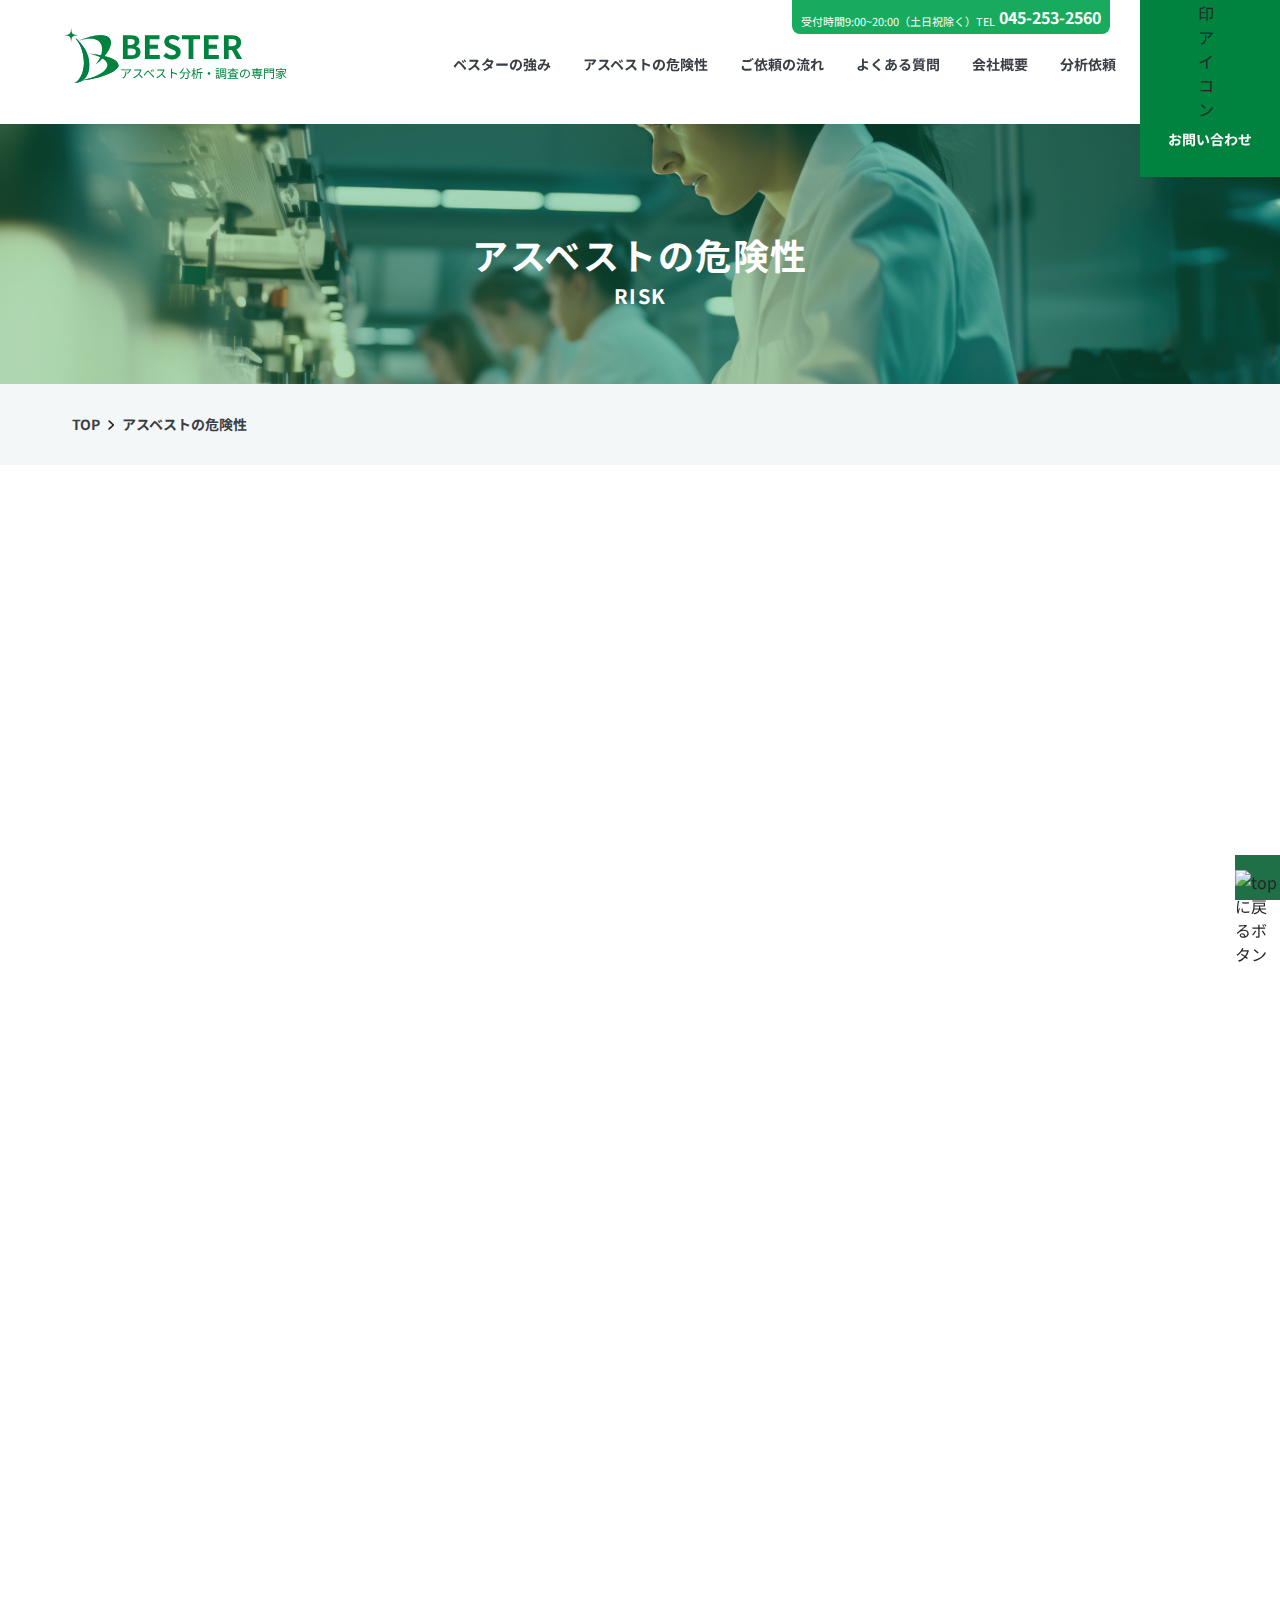
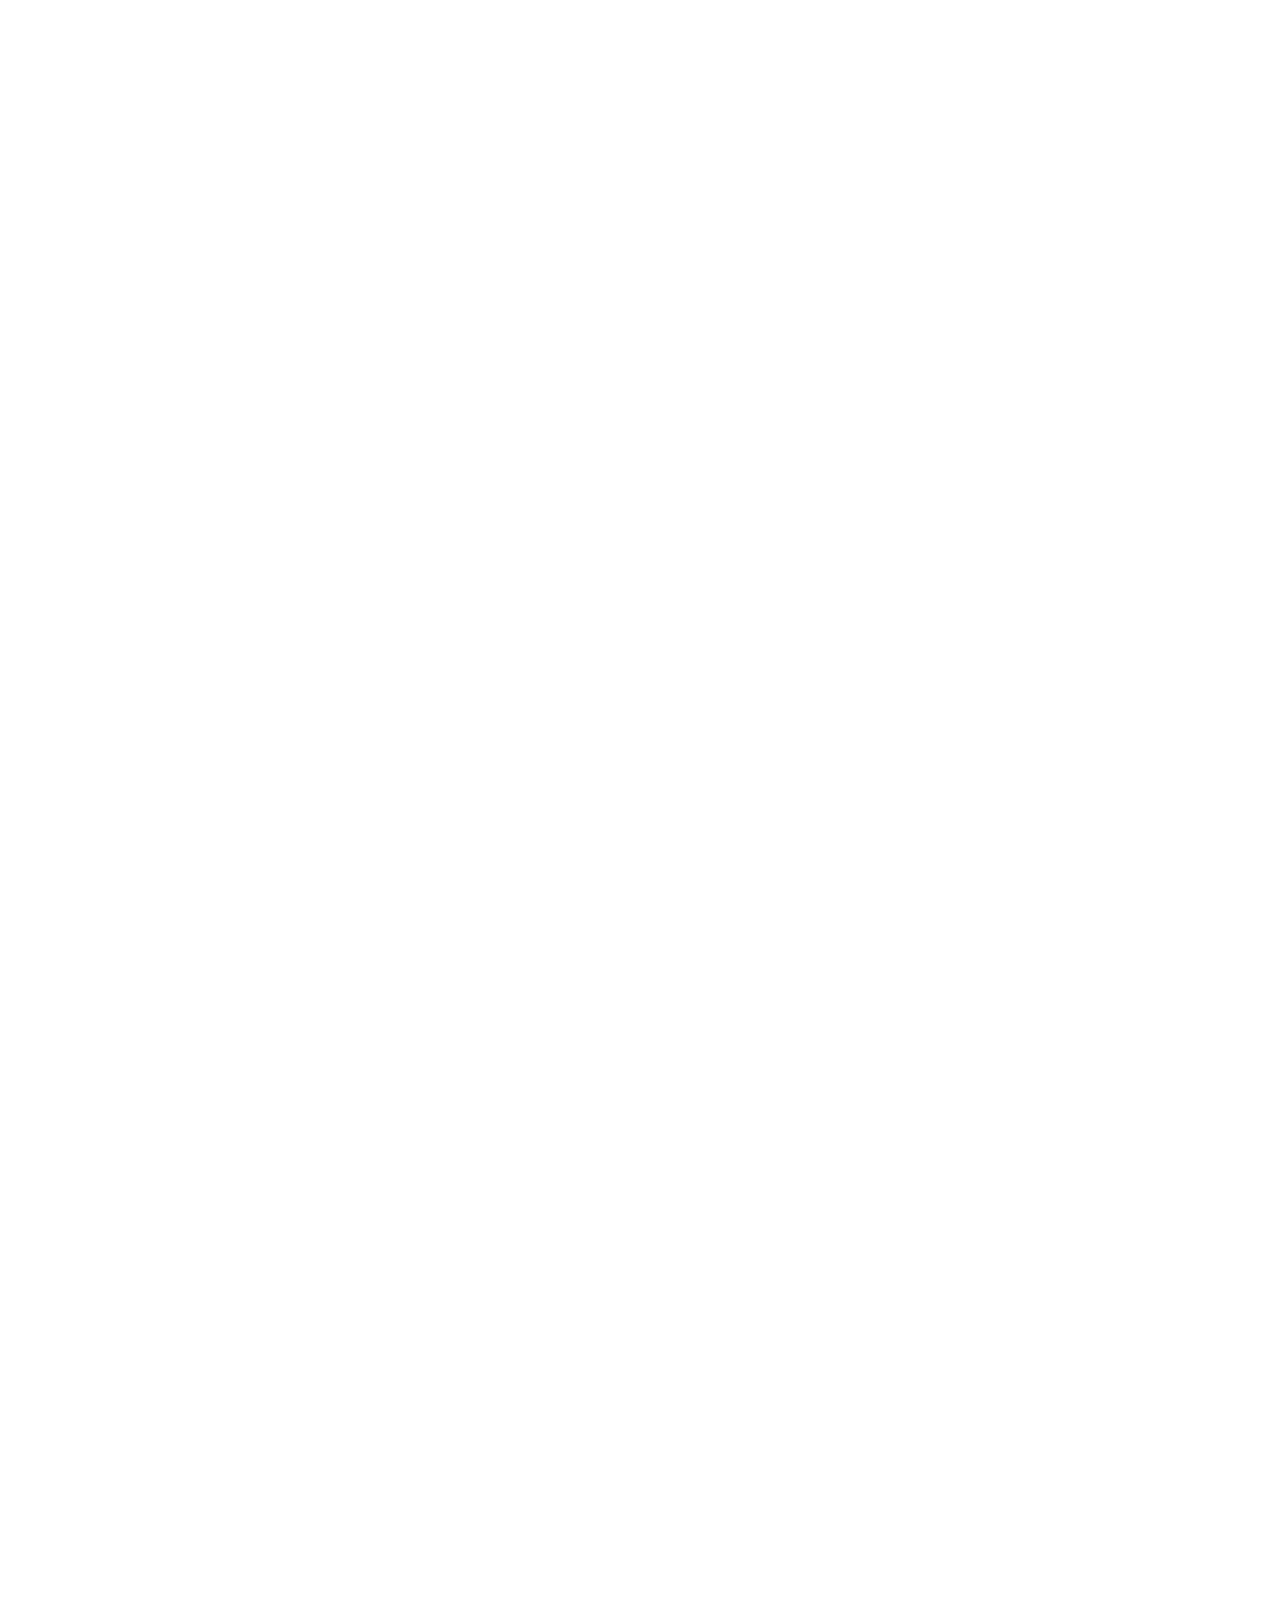
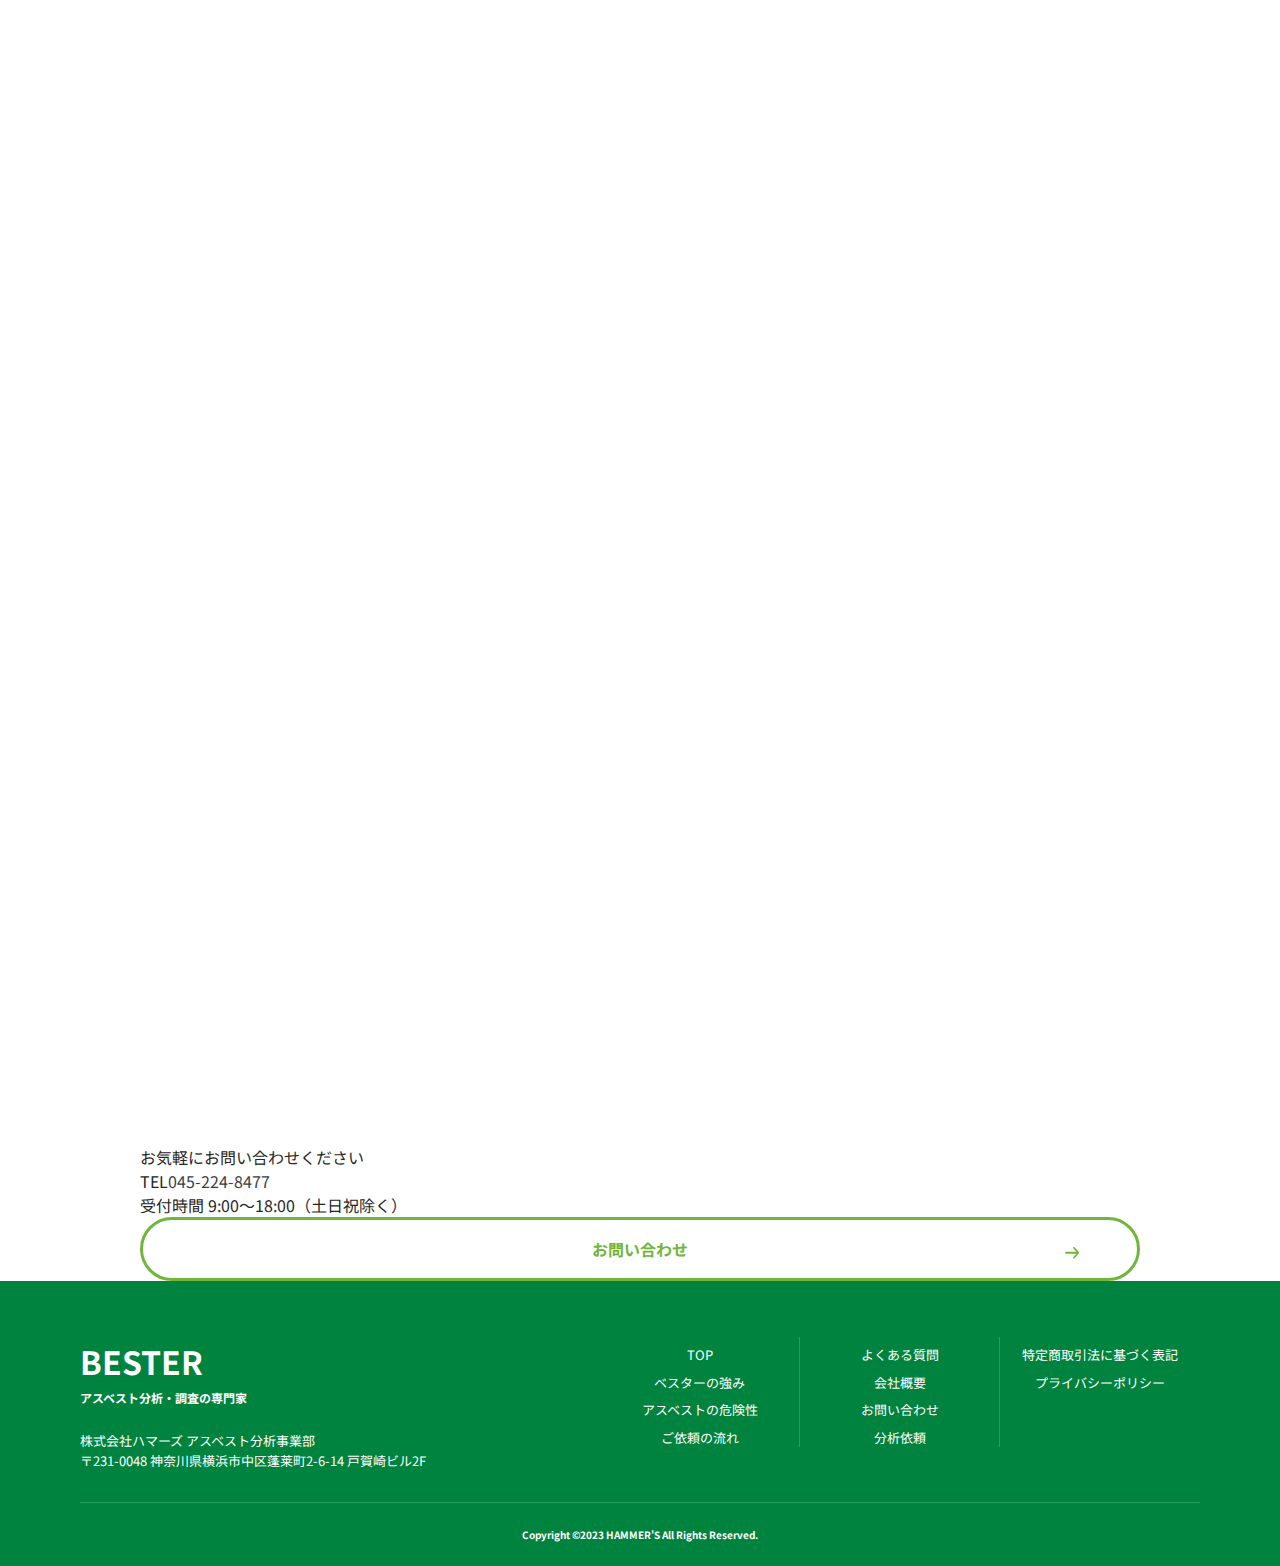
==== about/index.html @ 887d0231 "ロゴカラー修正" ====
<!DOCTYPE html>
<html lang="ja">

<head>
  <meta charset="UTF-8">
  <meta name="viewport" content="width=device-width, initial-scale=1.0">
  <title>株式会社ハマーズ</title>

  <link rel="stylesheet" href="/css/common.css">
  <script src="https://code.jquery.com/jquery-3.7.1.min.js"
    integrity="sha256-/JqT3SQfawRcv/BIHPThkBvs0OEvtFFmqPF/lYI/Cxo=" crossorigin="anonymous"></script>
  <script src="/assets/js/main.js"></script>

</head>

<body>
  <header class="l-header">
    <div class="l-header__logo">
      <h1 class="l-header__logo-name"><a class="c-header__logo" href="../">BESTER</a></h1>
      <p class="l-header__logo-description">アスベスト分析・調査の専門家</p>
    </div>
    <div class="l-header__navarea">
      <div class="p-flexdirection">
        <p class="l-header__phone">受付時間9:00~20:00（土日祝除く）TEL<a class="u-header__nav--fontsize" href="tel:045-253-2560">
            045-253-2560</a></p>
        <nav class="l-header__nav" id="js-nav">
          <ul class="l-header__nav-list">
            <li class="l-header__nav-item"><a class="l-header__nav-link" href="../merit/">ベスターの強み</a></li>
            <li class="l-header__nav-item"><a class="l-header__nav-link" href="">アスベストの危険性</a></li>
            <li class="l-header__nav-item"><a class="l-header__nav-link" href="../flow/">ご依頼の流れ</a></li>
            <li class="l-header__nav-item"><a class="l-header__nav-link" href="../faq/">よくある質問</a></li>
            <li class="l-header__nav-item"><a class="l-header__nav-link" href="../company/">会社概要</a></li>
            <li class="l-header__nav-item"><a class="l-header__nav-link" href="../request/">分析依頼</a></li>
          </ul>
        </nav>
      </div>
      <div class="l-header__nav-contact">
        <img class="l-header__navicon" src="/assets/images/arrow-header.svg" width="25" height="25" alt="矢印アイコン">
        <a href="../contact/" class="l-header__btn">お問い合わせ</a>
      </div>
    </div>
    <div class="c-phone-btn">
      <a class="c-phone-link" href="tel:045-253-2560">
        <img class="c-phone-icon" src="/assets/images/phone-icon.svg" alt="電話のアイコン">
      </a>
    </div>
    <button class="l-header__hamburger" id="js-hamburger">
      <span class="l-header__hamburger--border"></span>
      <span class="l-header__hamburger--border"></span>
      <span class="l-header__hamburger--border"></span>
    </button>
    <div class="c-contact">
      <a href="#">
        <img class="c-contact__img" src="/assets/images/arrow-header.svg" width="15" height="15" alt="問い合わせフォームリンク">
        <p class="c-contact__text">分析依頼はこちら</p>
      </a>
    </div>
  </header>

  <main>
    <section class="l-sub-mv">
      <div class="l-sub-mv__area">
        <p class="l-sub-mv__hero --merit">アスベストの危険性</p>
      </div>
      <div class="l-sub-mv__label-area">
        <p class="l-sub-mv__label">
          <a href="#" class="l-sub-mv__label--top">TOP</a>
          <span class="l-sub-mv__label--arrow"></span>
          <a href="" class="l-sub-mv__label--current">アスベストの危険性</a>
        </p>
      </div>
    </section>

    <!-- about1 -->
    <section class="l-about-primary a--fadeIn">
      <div class="p-inner">
        <div class="l-about-primary__contents">
          <p class="l-about-primary__text">有資格者による正確な分析、最新機材も完備</p>
          <p class="l-about-primary__desctiption">
            アスベストは数々の優れた性質を持っており、戦後の高度経済成長期には建材製品等幅広い用途に使用されてきました。しかし、1970年代頃から、アスベストが人体の呼吸器系に入り込むことで<span
              class="c-font-bold">石綿肺、肺がん、中皮腫等を発症する可能性があること</span>がわかりました。
          </p>
          <p class="l-about-primary__desctiption">
            またアスベストによる健康被害は、アスベストを吸ってから長い年月を経て発症します。そのため、現在は人体への有害性が問題視され、使用禁止になっています。
          </p>
          <p class="l-about-primary__desctiption">
            アスベストは、石綿（いしわた、せきめん）とも呼ばれており、自然界に存在するケイ酸塩鉱物のうち繊維状を呈している物質の一部の総称で6種類存在します。この6種類が存在しているかどうかをチェックするのがアスベスト分析です。
          </p>
          <div class="l-about-primary__img-area">
            <img src="../assets/images/disease.jpg" alt="健康被害の画像" class="l-about-primary__img">
            <img src="../assets/images/asbestos3.png" alt="アスベストの画像" class="l-about-primary__img">
          </div>
        </div>
      </div>
    </section>

    <!-- about2 -->
    <section class="l-about-secondary --bg-color a--fadeIn">
      <div class="p-inner">
        <div class="l-about-secondary__contents">
          <p class="l-about-secondary__text">なぜアスベスト分析や調査が必要なのか？</p>
          <div class="l-about-secondary__desctiption-area">
            <p class="l-about-secondary__desctiption">
              近年は法改正が続いており、現在の法令では建築物の解体や改造・補修工事を行う時は、<span
                class="c-font-bold">元請業者又は自主施工者がアスベストの使用状況を調査すること（事前調査）が義務付け</span>られています。義務化により元請業者や解体工事業者の負担が増えますが、これを怠った場合には<span
                class="c-font-bold">罰則</span>の適用になりますので注意が必要です。
            </p>
          </div>
          <img src="../assets/images/penalty.jpg" alt="解体工事の写真" class="l-about-secondary__img">
        </div>
      </div>
    </section>


    <!-- about3 -->
    <section class="l-about-tertiary a--fadeIn">
      <div class="p-inner">
        <div class="l-about-tertiary__contents">
          <p class="l-about-tertiary__text">こんなところにアスベストは使用されています</p>
          <p class="l-about-tertiary__desctiption">
            1960年から2006年までに使用された建材などはアスベストが使用されている可能性が高いです。
          </p>
        </div>
        <div class="l-about-table">
          <div class="l-about-table__left">
            <p class="l-about-table__ttl">製品の種類</p>
            <ul class="l-about-table__list">
              <li class="l-about-table__item">吹き付け材（石綿含有ロックウール含む）</li>
              <li class="l-about-table__item">保温材（石綿含有耐火被覆板など）</li>
              <li class="l-about-table__item">成形版（石綿ストレート、 パルプセメント板など）</li>
              <li class="l-about-table__item">石綿セメント円筒</li>
              <li class="l-about-table__item">断熱材用接着剤</li>
              <li class="l-about-table__item">シール材</li>
            </ul>
          </div>
          <div class="l-about-table__right">
            <p class="l-about-table__ttl">主な使用箇所</p>
            <ul class="l-about-table__list">
              <li class="l-about-table__item">天井・鉄骨</li>
              <li class="l-about-table__item">柱、梁、外壁など</li>
              <li class="l-about-table__item">外壁、屋根</li>
              <li class="l-about-table__item">煙突</li>
              <li class="l-about-table__item">工業用断熱材同士の隙間</li>
              <li class="l-about-table__item">機械等の接続部分からの流体漏洩防</li>
              <li class="l-about-table__item">止用の詰物</li>
            </ul>
          </div>
        </div>
      </div>
    </section>

    <!-- about4 -->
    <section class="l-about-primary --bg-color a--fadeIn">
      <div class="p-inner">
        <div class="l-about-primary__contents">
          <p class="l-about-primary__text">アスベスト含有成形板等(レベル3)も法規制対象になりました</p>
          <p class="l-about-primary__desctiption">
            令和3年4月1日より大気汚染防止法が改正施行され、<span class="c-font-bold">石綿含有成形板や
              仕上げ塗料(レベル3)を含むすべての建材が規制対象</span>となりました。今まではRC・鉄骨など大規模解体時のみ該当でしたが、
            今回の法改正により、一定規模以上の工事については、一般の戸建て住宅も規制対象となりました。<span class="c-font-bold">アスベストの9割がレベル3に該当</span>します!
          </p>
          <div class="l-about-primary__img-area">
            <img src="../assets/images/board.jpg" alt="健康被害の画像" class="l-about-primary__img">
            <img src="../assets/images/paint.jpg" alt="アスベストの画像" class="l-about-primary__img">
          </div>
        </div>
      </div>
    </section>


    <section class="l-contact">
      <div class="p-inner">
        <div class="l-contact-ttl">
          <p class="l-contact-text">お気軽にお問い合わせください</p>
        </div>
        <div class="l-contact__infoarea">
          <div class="l-contact__telarea">
            <p class="l-contact__tel">TEL<a class="l-contact__tel --link" href="tel:045-253-2560">045-224-8477</a></p>
            <p class="l-contact__time">受付時間 9:00〜18:00（土日祝除く）</p>
          </div>
          <div class="l-contact__btnarea">
            <a href="" class="c-ctabtn --sub">お問い合わせ</a>
          </div>
        </div>
      </div>
      <div class="c-top-btn --topbtn">
        <img src="/assets/images/arrow-topbtn.svg" alt="topに戻るボタン" class="c-top-btn-icon">
      </div>
    </section>
  </main>

  <footer class="l-footer">
    <div class="l-footer__top">
      <div class="l-footer__logo">
        <p class="l-footer__logo-name">BESTER</p>
        <p class="l-footer__logo-description">アスベスト分析・調査の専門家</p>
        <p class="l-footer__logo-company">株式会社ハマーズ アスベスト分析事業部</p>
        <p class="l-footer__logo-address">〒231-0048 神奈川県横浜市中区蓬莱町2-6-14 戸賀崎ビル2F</p>
      </div>
      <ul class="l-footer__nav-list">
        <li class="l-footer__nav-item"><a class="l-footer__nav-link" href="../">TOP</a></li>
        <li class="l-footer__nav-item"><a class="l-footer__nav-link" href="../merit/">ベスターの強み</a></li>
        <li class="l-footer__nav-item"><a class="l-footer__nav-link" href="">アスベストの危険性</a></li>
        <li class="l-footer__nav-item"><a class="l-footer__nav-link" href="/flow/">ご依頼の流れ</a></li>
        <li class="l-footer__nav-item"><a class="l-footer__nav-link" href="../faq/">よくある質問</a></li>
        <li class="l-footer__nav-item"><a class="l-footer__nav-link" href="../company/">会社概要</a></li>
        <li class="l-footer__nav-item"><a class="l-footer__nav-link" href="../contact/">お問い合わせ</a></li>
        <li class="l-footer__nav-item"><a class="l-footer__nav-link" href="../request/">分析依頼</a></li>
        <li class="l-footer__nav-item --noborder"><a class="l-footer__nav-link" href="../privacy/sctl/">特定商取引法に基づく表記</a>
        </li>
        <li class="l-footer__nav-item --noborder"><a class="l-footer__nav-link" href="../privacy/">プライバシーポリシー</a></li>
      </ul>
    </div>
    <div class="l-footer__bottom">
      <p class="l-footer__copyright">Copyright &copy;2023 HAMMER'S All Rights Reserved.</p>
    </div>
  </footer>
</body>

</html>
---- css/common.css ----
@import"https://fonts.googleapis.com/css2?family=Noto+Sans+JP:wght@400;700&display=swap";@import"https://fonts.googleapis.com/css2?family=Roboto:wght@400;700&display=swap";*,::before,::after{box-sizing:border-box;background-repeat:no-repeat}::before,::after{text-decoration:inherit;vertical-align:inherit}:where(:root){cursor:default;line-height:1.5;overflow-wrap:break-word;-moz-tab-size:4;-o-tab-size:4;tab-size:4;-webkit-tap-highlight-color:rgba(0,0,0,0);-webkit-text-size-adjust:100%;-moz-text-size-adjust:100%;text-size-adjust:100%}:where(body){margin:0}:where(h1){font-size:2em;margin:.67em 0}:where(dl,ol,ul) :where(dl,ol,ul){margin:0}:where(hr){color:inherit;height:0}:where(nav) :where(ol,ul){list-style-type:none;padding:0}:where(nav li)::before{content:"​";float:left}:where(pre){font-family:monospace,monospace;font-size:1em;overflow:auto}:where(abbr[title]){text-decoration:underline;-webkit-text-decoration:underline dotted;text-decoration:underline dotted}:where(b,strong){font-weight:bolder}:where(code,kbd,samp){font-family:monospace,monospace;font-size:1em}:where(small){font-size:80%}:where(audio,canvas,iframe,img,svg,video){vertical-align:middle}:where(iframe){border-style:none}:where(svg:not([fill])){fill:currentColor}:where(table){border-collapse:collapse;border-color:currentColor;text-indent:0}:where(button,input,select){margin:0}:where(button,[type=button i],[type=reset i],[type=submit i]){-webkit-appearance:button;-moz-appearance:button;appearance:button}:where(fieldset){border:1px solid #a0a0a0}:where(progress){vertical-align:baseline}:where(textarea){margin:0;resize:vertical}:where([type=search i]){-webkit-appearance:textfield;-moz-appearance:textfield;appearance:textfield;outline-offset:-2px}::-webkit-inner-spin-button,::-webkit-outer-spin-button{height:auto}::-webkit-input-placeholder{color:inherit;opacity:.54}::-webkit-search-decoration{-webkit-appearance:none}::-webkit-file-upload-button{-webkit-appearance:button;font:inherit}:where(dialog){background-color:#fff;border:solid;color:#000;height:-moz-fit-content;height:fit-content;left:0;margin:auto;padding:1em;position:absolute;right:0;width:-moz-fit-content;width:fit-content}:where(dialog:not([open])){display:none}:where(details>summary:first-of-type){display:list-item}:where([aria-busy=true i]){cursor:progress}:where([aria-disabled=true i],[disabled]){cursor:not-allowed}:where([aria-hidden=false i][hidden]){display:initial}:where([aria-hidden=false i][hidden]:not(:focus)){clip:rect(0, 0, 0, 0);position:absolute}*,*:before,*:after{box-sizing:border-box;vertical-align:bottom;margin:0;padding:0}body{width:100%;font-family:"Noto Sans JP","Roboto",YuGothic,"Hiragino Kaku Gothic ProN","Hind",Meiryo,sans-serif;line-height:1.5;letter-spacing:5%;color:#262626;font-size:16px;margin:0 auto}@media screen and (max-width: 414px){body{font-size:14px}}ul{margin:0;padding:0}li{list-style-type:none}a{text-decoration:none;color:#393e46;cursor:pointer}img{display:block;max-width:100%;height:auto}.l-header{width:100%;max-height:110px;display:flex;justify-content:space-between;align-items:center;position:fixed;top:0;left:0;right:0;z-index:9999;background-color:rgba(255,255,255,.8);transition:max-height .3s ease}.l-header.header-animation{max-height:80px;box-shadow:0px 8px 8px 0px rgba(0,0,0,.1)}@media screen and (max-width: 1023px){.l-header{padding:4px 0;background-color:rgba(255,255,255,.8);max-height:49px}.l-header.header-animation{max-height:49px;box-shadow:0px 8px 8px 0px rgba(0,0,0,.1)}}@media screen and (max-width: 414px){.l-header{background-color:rgba(255,255,255,.8);height:49px}.l-header.header-animation{height:49px;box-shadow:0px 8px 8px 0px rgba(0,0,0,.1)}}.l-header .l-header__logo{min-width:136px;color:#00833e;-moz-text-align-last:left;text-align-last:left;margin-left:120px}@media screen and (max-width: 1023px){.l-header .l-header__logo{margin-left:58px}}@media screen and (max-width: 414px){.l-header .l-header__logo{margin-left:38px}}.l-header .l-header__logo .l-header__logo-name{font-size:32px;font-weight:bold;position:relative;line-height:1}.l-header .l-header__logo .l-header__logo-name::before{content:"";position:absolute;top:0;left:-56px;background-image:url(../assets/images/logo.svg);background-repeat:no-repeat;background-size:contain;width:55px;height:55px}@media screen and (max-width: 1023px){.l-header .l-header__logo .l-header__logo-name::before{left:-40px;width:40px;height:40px}}@media screen and (max-width: 414px){.l-header .l-header__logo .l-header__logo-name::before{left:-32px;width:32px;height:32px}}@media screen and (max-width: 1023px){.l-header .l-header__logo .l-header__logo-name{font-size:23px}}.l-header .l-header__logo .l-header__logo-description{font-size:12px}@media screen and (max-width: 1023px){.l-header .l-header__logo .l-header__logo-description{font-size:10px}}@media screen and (max-width: 414px){.l-header .l-header__logo .l-header__logo-description{font-size:8px}}.l-header .l-header__navarea{display:flex;align-items:center}.l-header .l-header__navarea .l-header__phone{position:fixed;top:0;right:170px;background-color:#18ab5d;padding:5px 9px;border-radius:0 0 8px 8px;color:#fff;font-size:11px}.l-header .l-header__navarea .l-header__phone.header-animation{display:none}@media screen and (max-width: 1023px){.l-header .l-header__navarea .l-header__phone{display:none}}.l-header .l-header__navarea .l-header__nav{font-size:14px;font-weight:bold;position:relative}@media screen and (max-width: 1023px){.l-header .l-header__navarea .l-header__nav{position:absolute;top:0;left:0;right:0;height:100vh;background-color:rgba(0,131,62,.9);transition:all .9s;display:none}}.l-header .l-header__navarea .l-header__nav.--open{display:block}.l-header .l-header__navarea .l-header__nav .l-header__nav-list{display:flex;padding-top:18px}@media screen and (max-width: 1023px){.l-header .l-header__navarea .l-header__nav .l-header__nav-list{flex-direction:column;text-align:center;align-items:center;height:100vh;justify-content:center}}.l-header .l-header__navarea .l-header__nav .l-header__nav-list .l-header__nav-item{margin-left:32px}@media screen and (max-width: 1023px){.l-header .l-header__navarea .l-header__nav .l-header__nav-list .l-header__nav-item{margin:0;padding:40px}}.l-header .l-header__navarea .l-header__nav .l-header__nav-list .l-header__nav-item .l-header__nav-link{display:block;position:relative}.l-header .l-header__navarea .l-header__nav .l-header__nav-list .l-header__nav-item .l-header__nav-link::before{content:"";position:absolute;width:100%;height:2px;bottom:0;margin:-5px 0;background-color:#00833e;visibility:hidden;transform:scaleX(0);transition:all .4s ease-in-out 0s}.l-header .l-header__navarea .l-header__nav .l-header__nav-list .l-header__nav-item .l-header__nav-link:hover::before{opacity:.8;transition:all .3s ease;visibility:visible;transform:scaleX(1)}.l-header .l-header__navarea .l-header__nav .l-header__nav-list .l-header__nav-item .l-header__nav-link.current::before{visibility:visible;transform:scaleX(1)}@media screen and (max-width: 1023px){.l-header .l-header__navarea .l-header__nav .l-header__nav-list .l-header__nav-item .l-header__nav-link{min-width:300px;color:#fff}}.l-header .l-header__nav-contact{background-color:#00833e;padding:27px 28px;margin-left:24px;transition:padding .3s ease}.l-header .l-header__nav-contact.header-animation{padding:12px 16px}.l-header .l-header__nav-contact:hover{opacity:.8;transition:all .3s ease}@media screen and (max-width: 1023px){.l-header .l-header__nav-contact{display:none}}.l-header .l-header__nav-contact .l-header__navicon{margin:0 auto;padding-bottom:8px}.l-header .l-header__nav-contact .l-header__btn{display:block;color:#fff;font-size:14px;font-weight:bold}.l-footer{background-color:#00833e;margin:0 calc(50% - 50vw);padding:0 calc(50vw - 50%);position:relative}.l-footer .l-footer__top{display:flex;justify-content:space-between;color:#fff;padding:56px 80px 0}@media screen and (max-width: 768px){.l-footer .l-footer__top{padding:8px 0 0px 16px}}@media screen and (max-width: 414px){.l-footer .l-footer__top{padding:4px 0 0px 8px}}.l-footer .l-footer__top .l-footer__logo .l-footer__logo-name{font-size:32px;font-weight:bold;padding-bottom:4px}@media screen and (max-width: 414px){.l-footer .l-footer__top .l-footer__logo .l-footer__logo-name{font-size:23px}}.l-footer .l-footer__top .l-footer__logo .l-footer__logo-description{font-size:12px;font-weight:bold}@media screen and (max-width: 414px){.l-footer .l-footer__top .l-footer__logo .l-footer__logo-description{font-size:10px}}.l-footer .l-footer__top .l-footer__logo .l-footer__logo-company{padding-top:24px;font-size:13px}@media screen and (max-width: 414px){.l-footer .l-footer__top .l-footer__logo .l-footer__logo-company{padding-top:16px;font-size:10px}}.l-footer .l-footer__top .l-footer__logo .l-footer__logo-address{font-size:13px;padding-bottom:32px;min-width:400px}@media screen and (max-width: 414px){.l-footer .l-footer__top .l-footer__logo .l-footer__logo-address{font-size:10px;padding-bottom:16px}}.l-footer .l-footer__top .l-footer__nav-list{-moz-columns:3;columns:3;-moz-column-gap:0;column-gap:0}@media screen and (max-width: 1023px){.l-footer .l-footer__top .l-footer__nav-list{display:none}}.l-footer .l-footer__top .l-footer__nav-list .l-footer__nav-item{text-align:center;min-width:200px;border-right:1px solid #229f5d}.l-footer .l-footer__top .l-footer__nav-list .l-footer__nav-item .l-footer__nav-link{display:block;font-size:13px;color:#fff;text-align:center;padding-top:8px}.l-footer .l-footer__top .l-footer__nav-list .l-footer__nav-item .l-footer__nav-link:hover{opacity:.8;transition:all .3s ease}.l-footer .l-footer__top .l-footer__nav-list .--noborder{border:none}.l-footer .l-footer__bottom{margin:0 80px;padding:24px 0;text-align:center;align-items:center;border-top:1px solid #229f5d}@media screen and (max-width: 768px){.l-footer .l-footer__bottom{margin:0 16px;padding:16px 0}}@media screen and (max-width: 414px){.l-footer .l-footer__bottom{margin:0 8px;padding:10px 0}}.l-footer .l-footer__bottom .l-footer__copyright{color:#fff;font-weight:bold;font-size:10px}.main .l-mv{background-image:url(../assets/images/mainvisual.png);background-repeat:no-repeat;background-size:cover;background-position:center;height:100vh;margin:0 calc(50% - 50vw);padding:0 calc(50vw - 50%);position:relative}.main .l-mv .l-mv__heroarea{width:100%;max-width:900px;display:flex;justify-content:space-between;align-items:center;position:absolute;top:40%;left:50%;transform:translate(-50%, -40%)}@media screen and (max-width: 768px){.main .l-mv .l-mv__heroarea{flex-direction:column;justify-content:center}}@media screen and (max-width: 414px){.main .l-mv .l-mv__heroarea{margin:0}}.main .l-mv .l-mv__heroarea .l-mv__hero-text{color:#323031;font-size:46px;line-height:160%;font-weight:bold;line-height:160%}@media screen and (max-width: 768px){.main .l-mv .l-mv__heroarea .l-mv__hero-text{font-size:28px;text-align:center;padding-bottom:46px}}.main .l-mv .l-mv__heroarea .l-mv__btnarea{max-width:352px;height:78px;position:relative}@media screen and (max-width: 414px){.main .l-mv .l-mv__heroarea .l-mv__btnarea{min-width:238px}}.main .l-mv .l-mv__heroarea .l-mv__btnarea .l-mv__ctabtn{display:block;width:100%;border-radius:50px;padding:16px 64px;font-size:26px;font-weight:bold;background:#00b09b;background:linear-gradient(64deg, rgb(0, 176, 155) 0%, rgb(150, 201, 61) 100%);color:#fff;display:flex;align-items:center;justify-content:center;box-shadow:0px 5px 10px rgba(0,0,0,.2)}.main .l-mv .l-mv__heroarea .l-mv__btnarea .l-mv__ctabtn::after{content:"";background-image:url(../assets/images/arrow-ctabtn.svg);background-repeat:no-repeat;position:absolute;top:45%;transform:translateX(-45%);right:5%;width:15px;height:15px;transition:all .3s}.main .l-mv .l-mv__heroarea .l-mv__btnarea .l-mv__ctabtn:hover::after{right:4%}@media screen and (max-width: 414px){.main .l-mv .l-mv__heroarea .l-mv__btnarea .l-mv__ctabtn{font-size:18px}}.main .l-mv .l-mv__flex-container{display:flex;position:absolute;top:80%;left:50%;transform:translate(-50%, -80%)}@media screen and (max-width: 768px){.main .l-mv .l-mv__flex-container{justify-content:center}}.main .l-mv .l-mv__flex-container .l-mv__flex-img-bg{width:180px;height:180px;background-image:url(../assets/images/mv-textbg.png);background-repeat:no-repeat;background-size:cover;background-position:center;position:relative;text-align:center;margin:0 16px}@media screen and (max-width: 768px){.main .l-mv .l-mv__flex-container .l-mv__flex-img-bg{width:110px;height:110px}}@media screen and (max-width: 768px){.main .l-mv .l-mv__flex-container .l-mv__flex-img-bg{margin:0 8px}}.main .l-mv .l-mv__flex-container .l-mv__flex-img-bg .l-mv__hero-descroption{min-width:164px;color:#00833e;font-size:15px;line-height:155%;position:absolute;top:50%;left:50%;transform:translate(-50%, -50%)}@media screen and (max-width: 768px){.main .l-mv .l-mv__flex-container .l-mv__flex-img-bg .l-mv__hero-descroption{font-size:10px}}@media screen and (max-width: 414px){.main .l-mv .l-mv__flex-container .l-mv__flex-img-bg .l-mv__hero-descroption{min-width:112px}}.main .l-mv .l-mv__flex-container .l-mv__flex-img-bg .l-mv__hero-descroption .l-mv__hero-hero-descroption--bold{font-size:20px}@media screen and (max-width: 768px){.main .l-mv .l-mv__flex-container .l-mv__flex-img-bg .l-mv__hero-descroption .l-mv__hero-hero-descroption--bold{font-size:10px}}.main .l-feature{background-color:#fff;margin:0 calc(50% - 50vw);padding:0 calc(50vw - 50%);padding:64px 0}@media screen and (max-width: 768px){.main .l-feature{padding-top:64px}}@media screen and (max-width: 414px){.main .l-feature{padding-top:32px}}.main .l-feature .l-feature__text-top{max-width:650px;font-weight:bold;margin:0 auto;text-align:center;line-height:200%;padding-bottom:48px}@media screen and (max-width: 768px){.main .l-feature .l-feature__text-top{font-size:12px}}.main .l-feature .l-feature__card{max-width:500px;text-align:center;margin:0 20px;padding-bottom:24px}@media screen and (max-width: 768px){.main .l-feature .l-feature__card{margin:0 auto;width:383px}}@media screen and (max-width: 414px){.main .l-feature .l-feature__card{width:314px}}.main .l-feature .l-feature__card .l-feature__card-top{background-color:#229f5d;padding:4px 24px;border-radius:7px 7px 0 0}.main .l-feature .l-feature__card .l-feature__card-top .l-feature__card-top--text{color:#fff;font-size:20px;font-weight:bold;position:relative;display:inline-block}@media screen and (max-width: 768px){.main .l-feature .l-feature__card .l-feature__card-top .l-feature__card-top--text{font-size:14px}}.main .l-feature .l-feature__card .l-feature__card-top .l-feature__card-top--text::before{content:"";position:absolute;top:55%;transform:translateY(-50%);left:-25px;width:20px;height:20px;background-image:url("../assets/images/check-icon.svg");background-size:cover;background-repeat:no-repeat}.main .l-feature .l-feature__card .l-feature__card-bottom{border:3px solid #229f5d;border-top:none;border-radius:0 0 7px 7px;padding:32px 24px;background-color:#fff;box-shadow:0px 5px 10px rgba(0,0,0,.2)}@media screen and (max-width: 768px){.main .l-feature .l-feature__card .l-feature__card-bottom{padding:24px}}@media screen and (max-width: 414px){.main .l-feature .l-feature__card .l-feature__card-bottom{padding:14px}}.main .l-feature .l-feature__card .l-feature__card-bottom .l-feature__card-bottom--day{font-size:40px;font-weight:bold}.main .l-feature .l-feature__card .l-feature__card-bottom .l-feature__card-bottom--day.--secondary{font-size:32px}@media screen and (max-width: 768px){.main .l-feature .l-feature__card .l-feature__card-bottom .l-feature__card-bottom--day.--secondary{font-size:20px}}@media screen and (max-width: 768px){.main .l-feature .l-feature__card .l-feature__card-bottom .l-feature__card-bottom--day{font-size:20px}}.main .l-feature .l-feature__text-bottom{display:flex;justify-content:center;align-items:center;margin:0 auto;line-height:180%;padding-bottom:64px}@media screen and (max-width: 768px){.main .l-feature .l-feature__text-bottom{font-size:12px;padding-bottom:24px}}.main .l-feature .l-feature__text-bottom .l-feature__text{font-size:10px;-moz-text-align-last:left;text-align-last:left}.main .l-feature .l-feature__info{display:flex;align-items:center;justify-content:space-between;padding-bottom:64px}@media screen and (max-width: 414px){.main .l-feature .l-feature__info{flex-direction:column;justify-content:center;padding-bottom:32px}}.main .l-feature .l-feature__info .l-feature__info-area{max-width:270px;height:auto}@media screen and (max-width: 768px){.main .l-feature .l-feature__info .l-feature__info-area{margin:0 4px}}@media screen and (max-width: 414px){.main .l-feature .l-feature__info .l-feature__info-area{margin:0;padding-bottom:32px}}.main .l-feature .l-feature__info .l-feature__info-area .l-feature__info-img{padding-bottom:16px}.main .l-feature .l-feature__info .l-feature__info-area .l-feature__info-text{font-weight:bold}@media screen and (max-width: 768px){.main .l-feature .l-feature__info .l-feature__info-area .l-feature__info-text{font-size:12px}}@media screen and (max-width: 414px){.main .l-feature .l-feature__info .l-feature__info-area .l-feature__info-text{font-size:16px}}.main .l-feature .l-feature__ctabtn-area{display:flex;justify-content:center;gap:32px}@media screen and (max-width: 768px){.main .l-feature .l-feature__ctabtn-area{flex-direction:column;gap:8px}}.main .l-feature .l-feature__ctabtn-area .l-feature__ctabtn{display:flex;justify-content:center;align-items:center;padding-bottom:64px}@media screen and (max-width: 768px){.main .l-feature .l-feature__ctabtn-area .l-feature__ctabtn{padding-bottom:24px}}.main .l-flow{background-color:#f4f7f7;margin:0 calc(50% - 50vw);padding:0 calc(50vw - 50%);padding:64px 0}.main .l-flow .l-flow__card-container{display:flex;justify-content:space-between;padding:64px 0}@media screen and (max-width: 768px){.main .l-flow .l-flow__card-container{flex-direction:column;justify-content:center;padding:32px 0}}.main .l-flow .l-flow__card-container .l-flow__card{max-width:200px;text-align:center}@media screen and (max-width: 768px){.main .l-flow .l-flow__card-container .l-flow__card{margin:0 auto;padding-bottom:24px;max-width:400px}}.main .l-flow .l-flow__card-container .l-flow__card .l-flow__card-border{max-width:200px;position:relative;z-index:1}@media screen and (max-width: 768px){.main .l-flow .l-flow__card-container .l-flow__card .l-flow__card-border{max-width:400px}}.main .l-flow .l-flow__card-container .l-flow__card .l-flow__card-border::after{content:"";position:absolute;top:50%;transform:translateY(-50%);right:-100px;width:100%;height:2px;border-top:2px dashed #00833e;z-index:-1}@media screen and (max-width: 768px){.main .l-flow .l-flow__card-container .l-flow__card .l-flow__card-border::after{content:none}}.main .l-flow .l-flow__card-container .l-flow__card .l-flow__card-border .l-flow__card-img{padding-bottom:16px;width:100%}.main .l-flow .l-flow__card-container .l-flow__card:last-child .l-flow__card-border::after{border:none}.main .l-flow .l-flow__card-container .l-flow__card-ttl{font-size:20px;font-weight:bold;color:#00833e;padding-bottom:16px}.main .l-flow .l-flow__card-container .l-flow__card-description{text-align:justify;line-height:170%}.main .l-flow .l-flow__card-container .l-flow__card-description.--link{text-decoration:underline}.main .l-flow .l-flow__ctabtn{display:flex;justify-content:center;align-items:center;padding-bottom:64px}.main .l-survey{background-color:#fff}.main .l-survey .l-surbey__ttl{display:flex;justify-content:center;align-items:center;padding-top:64px}.main .l-survey .l-surbey__ttl .l-surbey__ttl-text{font-size:32px;font-weight:bold}@media screen and (max-width: 768px){.main .l-survey .l-surbey__ttl .l-surbey__ttl-text{font-size:22px}}@media screen and (max-width: 414px){.main .l-survey .l-surbey__ttl .l-surbey__ttl-text{font-size:15px}}.main .l-survey .l-surbey__ttl .l-surbey__ttl-text.--font{font-size:40px;color:#00833e;position:relative}@media screen and (max-width: 768px){.main .l-survey .l-surbey__ttl .l-surbey__ttl-text.--font{font-size:28px}}@media screen and (max-width: 414px){.main .l-survey .l-surbey__ttl .l-surbey__ttl-text.--font{font-size:20px}}.main .l-survey .l-surbey__ttl .l-surbey__ttl-text.--font::after{content:"";position:absolute;bottom:0;left:0;width:100%;border-bottom:2px dashed #00833e}.main .l-survey .l-surbey__flex-container{display:flex;padding:40px 0 80px}@media screen and (max-width: 768px){.main .l-survey .l-surbey__flex-container{flex-direction:column;justify-content:center}}.main .l-survey .l-surbey__flex-container .l-surbey__imgarea{flex:5;position:relative}@media screen and (max-width: 768px){.main .l-survey .l-surbey__flex-container .l-surbey__imgarea{display:flex;justify-content:center}}.main .l-survey .l-surbey__flex-container .l-surbey__imgarea .l-surbey__img1{max-width:245px}@media screen and (max-width: 414px){.main .l-survey .l-surbey__flex-container .l-surbey__imgarea .l-surbey__img1{max-width:170px}}.main .l-survey .l-surbey__flex-container .l-surbey__imgarea .l-surbey__img2{max-width:245px;position:absolute;top:5%;left:40%}@media screen and (max-width: 768px){.main .l-survey .l-surbey__flex-container .l-surbey__imgarea .l-surbey__img2{position:static}}@media screen and (max-width: 414px){.main .l-survey .l-surbey__flex-container .l-surbey__imgarea .l-surbey__img2{max-width:170px}}.main .l-survey .l-surbey__flex-container .l-surbey__info{flex:5;max-width:428px}@media screen and (max-width: 768px){.main .l-survey .l-surbey__flex-container .l-surbey__info{margin:0 auto}}@media screen and (max-width: 414px){.main .l-survey .l-surbey__flex-container .l-surbey__info{padding:8px}}.main .l-survey .l-surbey__flex-container .l-surbey__info .l-surbey__description{text-align:justify;padding:40px 0 84px;line-height:200%}.main .l-survey .l-surbey__flex-container .l-surbey__info .l-surbey__ctabtn{display:flex;justify-content:center}.main .l-merit-top{background-color:#f4f7f7;margin:0 calc(50% - 50vw);padding:0 calc(50vw - 50%);padding:64px 0}.main .l-merit-top .l-merit-top__list{position:relative;padding:90px 24px;border:solid 4px #00833e;border-radius:15px;display:flex;justify-content:center;gap:94px;margin-bottom:80px}@media screen and (max-width: 768px){.main .l-merit-top .l-merit-top__list{padding:56px 16px;flex-direction:column;gap:24px;border:solid 2px #00833e}}@media screen and (max-width: 414px){.main .l-merit-top .l-merit-top__list{margin-bottom:32px}}.main .l-merit-top .l-merit-top__list::after{content:"EASY&SPEEDY";position:absolute;top:-28px;left:15px;text-align:right;background:#f4f7f7;font-size:32px;color:#00833e;padding:0 10px;font-weight:bold;font-family:"Roboto",sans-serif}@media screen and (max-width: 768px){.main .l-merit-top .l-merit-top__list::after{font-size:24px;top:-21px}}.main .l-merit-top .l-merit-top__list .l-merit-top__list-img{max-width:154px;height:auto}@media screen and (max-width: 768px){.main .l-merit-top .l-merit-top__list .l-merit-top__list-img{margin:0 auto}}.main .l-merit-top .l-merit-top__list .l-merit-top__list-text{max-width:480px;font-size:24px;font-weight:bold;line-height:180%}@media screen and (max-width: 768px){.main .l-merit-top .l-merit-top__list .l-merit-top__list-text{font-size:20px;max-width:80%;margin:0 auto}}.main .l-merit-top .l-merit-top__list--secondary{position:relative;padding:90px 24px;border:solid 4px #00833e;border-radius:15px;display:flex;flex-direction:row-reverse;justify-content:center;align-items:center;gap:94px;margin-bottom:80px}@media screen and (max-width: 768px){.main .l-merit-top .l-merit-top__list--secondary{padding:56px 16px;flex-direction:column;gap:24px;border:solid 2px #00833e}}@media screen and (max-width: 414px){.main .l-merit-top .l-merit-top__list--secondary{margin-bottom:32px}}.main .l-merit-top .l-merit-top__list--secondary::after{content:"RELIABLE";position:absolute;top:-28px;right:15px;text-align:right;background:#f4f7f7;font-size:32px;color:#00833e;padding:0 10px;font-weight:bold;font-family:"Roboto",sans-serif}@media screen and (max-width: 768px){.main .l-merit-top .l-merit-top__list--secondary::after{font-size:24px;top:-21px}}.main .l-merit-top .l-merit-top__list--secondary .l-merit-top__list--secondary-img{max-width:154px;height:auto}@media screen and (max-width: 768px){.main .l-merit-top .l-merit-top__list--secondary .l-merit-top__list--secondary-img{margin:0 auto}}.main .l-merit-top .l-merit-top__list--secondary .l-merit-top__list--secondary-text{max-width:480px;font-size:24px;font-weight:bold;line-height:180%}@media screen and (max-width: 768px){.main .l-merit-top .l-merit-top__list--secondary .l-merit-top__list--secondary-text{font-size:20px;max-width:80%;margin:0 auto}}.main .l-merit-top .l-merit-top__list--tertiary{position:relative;padding:90px 24px;border:solid 4px #00833e;border-radius:15px;display:flex;justify-content:center;align-items:center;gap:94px;margin-bottom:80px}@media screen and (max-width: 768px){.main .l-merit-top .l-merit-top__list--tertiary{padding:56px 16px;flex-direction:column;gap:24px;border:solid 2px #00833e}}@media screen and (max-width: 414px){.main .l-merit-top .l-merit-top__list--tertiary{margin-bottom:32px}}.main .l-merit-top .l-merit-top__list--tertiary::after{content:"ALL IN";position:absolute;top:-28px;left:15px;text-align:right;background:#f4f7f7;font-size:32px;color:#00833e;padding:0 10px;font-weight:bold;font-family:"Roboto",sans-serif}@media screen and (max-width: 768px){.main .l-merit-top .l-merit-top__list--tertiary::after{font-size:24px;top:-21px}}.main .l-merit-top .l-merit-top__list--tertiary .l-merit-top__list--tertiary-img{max-width:154px;height:auto}@media screen and (max-width: 768px){.main .l-merit-top .l-merit-top__list--tertiary .l-merit-top__list--tertiary-img{margin:0 auto}}.main .l-merit-top .l-merit-top__list--tertiary .l-merit-top__list--tertiary-text{max-width:480px;font-size:24px;font-weight:bold;line-height:180%}@media screen and (max-width: 768px){.main .l-merit-top .l-merit-top__list--tertiary .l-merit-top__list--tertiary-text{font-size:20px;max-width:80%;margin:0 auto}}.main .l-merit-top .l-merit-top__ctabtn{display:flex;justify-content:center;align-items:center;padding-bottom:64px}@media screen and (max-width: 768px){.main .l-merit-top .l-merit-top__ctabtn{padding-bottom:24px}}.main .l-faq{padding:64px 0}.main .l-faq .l-faq__list{padding-bottom:64px}.main .l-faq .l-faq__list .l-faq__item{position:relative;margin:40px 0 0;cursor:pointer}@media screen and (max-width: 768px){.main .l-faq .l-faq__list .l-faq__item{margin:10px 0 0}}.main .l-faq .l-faq__list .l-faq__item:first-child{margin-top:0}.main .l-faq .l-faq__list .l-faq__item::after{position:absolute;top:34px;right:26px;display:block;width:10px;height:10px;margin:auto;content:"";transform:rotate(135deg);border-top:2px solid #262626;border-right:2px solid #262626;transition:all .3s}@media screen and (max-width: 768px){.main .l-faq .l-faq__list .l-faq__item::after{top:20px;right:20px;width:7px;height:7px}}.main .l-faq .l-faq__list .l-faq__item.--arrow::after{transform:rotate(-45deg)}.main .l-faq .l-faq__list .l-faq__item .l-faq__question{position:relative;margin:0;padding:24px 20px 24px 80px;background:#f4f7f7;border-radius:16px;font-weight:bold;font-family:"Roboto",sans-serif}@media screen and (max-width: 768px){.main .l-faq .l-faq__list .l-faq__item .l-faq__question{padding:16px 38px 16px 50px;font-size:14px}}.main .l-faq .l-faq__list .l-faq__item .l-faq__question::before{font-size:20px;line-height:1;position:absolute;top:16px;left:16px;display:block;content:"Q";color:#3285bf;background-color:#00833e;color:#fff;border-radius:50%;width:40px;height:40px;text-align:center;line-height:39px}@media screen and (max-width: 768px){.main .l-faq .l-faq__list .l-faq__item .l-faq__question::before{top:11px;left:15px;width:28px;height:28px;line-height:30px;font-size:14px}}.main .l-faq .l-faq__list .l-faq__item .l-faq__answer{position:relative;margin:0;padding:20px 20px 20px 80px;line-height:170%}@media screen and (max-width: 768px){.main .l-faq .l-faq__list .l-faq__item .l-faq__answer{margin:0;padding:16px 16px 16px 50px;font-size:14px}}.main .l-faq .l-faq__list .l-faq__item .l-faq__answer::before{font-size:22px;line-height:1;position:absolute;left:16px;top:14px;display:block;content:"A";font-weight:bold;color:#3285bf;border:1px solid #00833e;color:#00833e;border-radius:50%;width:40px;height:40px;text-align:center;line-height:33px}@media screen and (max-width: 768px){.main .l-faq .l-faq__list .l-faq__item .l-faq__answer::before{font-size:14px;left:15px;margin-top:0;width:28px;height:28px;line-height:25px}}.main .l-faq .l-faq__list .l-faq__item .l-faq__answer .l-faq__text{margin:30px 0 0;text-align:justify}.main .l-faq .l-faq__list .l-faq__item .l-faq__answer .l-faq__text:first-child{margin-top:0}.main .l-faq .l-faq__ctabtn{display:flex;justify-content:center;align-items:center;padding-bottom:64px}.main .l-access{background-color:#f4f7f7;margin:0 calc(50% - 50vw);padding:0 calc(50vw - 50%);padding:64px 0}@media screen and (max-width: 768px){.main .l-access{padding-top:64px}}@media screen and (max-width: 414px){.main .l-access{padding-top:16px}}.main .l-access .l-access__pointarea{display:flex;justify-content:center;align-items:center;padding-bottom:24px;gap:40px}@media screen and (max-width: 768px){.main .l-access .l-access__pointarea{flex-direction:column;gap:24px}}.main .l-access .l-access__pointarea .l-access_point-card{max-width:400px}@media screen and (max-width: 768px){.main .l-access .l-access__pointarea .l-access_point-card{max-width:300}}.main .l-access .l-access__pointarea .l-access_point-card .l-access__point1{white-space:nowrap;font-size:20px;font-weight:bold;color:#00833e;background-color:#f4f7f7;padding:8px 80px;border:1px solid #00833e;border-radius:5px;text-align:center;position:relative;display:block;width:400px}@media screen and (max-width: 768px){.main .l-access .l-access__pointarea .l-access_point-card .l-access__point1{padding:8px 40px;font-size:16px;white-space:normal}}@media screen and (max-width: 414px){.main .l-access .l-access__pointarea .l-access_point-card .l-access__point1{width:324px}}.main .l-access .l-access__pointarea .l-access_point-card .l-access__point1::before{content:"";display:inline-block;width:21px;height:21px;line-height:1.2;margin-right:4px;background-image:url(../assets/images/access-checkicon.svg);background-repeat:no-repeat;background-size:contain}@media screen and (max-width: 768px){.main .l-access .l-access__pointarea .l-access_point-card .l-access__point1::before{content:"";width:15px;height:16px;left:18px;top:15px;background-size:contain}}.main .l-access .l-access__pointarea .l-access_point-card .l-access__point2{white-space:nowrap;font-size:20px;font-weight:bold;color:#00833e;background-color:#f4f7f7;padding:8px 56px;border:1px solid #00833e;border-radius:5px;text-align:center;position:relative;display:block;width:400px}@media screen and (max-width: 768px){.main .l-access .l-access__pointarea .l-access_point-card .l-access__point2{padding:8px 40px;font-size:16px;white-space:normal}}@media screen and (max-width: 414px){.main .l-access .l-access__pointarea .l-access_point-card .l-access__point2{width:324px}}.main .l-access .l-access__pointarea .l-access_point-card .l-access__point2::before{content:"";display:inline-block;width:21px;height:21px;line-height:1.2;margin-right:4px;background-image:url(../assets/images/access-checkicon.svg);background-repeat:no-repeat;background-size:contain}@media screen and (max-width: 768px){.main .l-access .l-access__pointarea .l-access_point-card .l-access__point2::before{content:"";width:15px;height:16px;left:18px;top:15px;background-size:contain}}.main .l-access .l-access__textarea{text-align:center}.main .l-access .l-access__textarea .l-acces__text{line-height:200%;padding-bottom:40px}.main .l-access .l-access__addressarea{background-color:#fff;display:flex;justify-content:center;margin:0 calc(50% - 50vw);padding:0 calc(50vw - 50%);box-shadow:0px 8px 8px 0px rgba(0,0,0,.1)}@media screen and (max-width: 768px){.main .l-access .l-access__addressarea{flex-direction:column;justify-content:center}}.main .l-access .l-access__addressarea .l-access__address-map{width:100%;max-width:686px}.main .l-access .l-access__addressarea .l-access__address-map iframe{max-width:686px;width:100%;min-height:364px}.main .l-access .l-access__addressarea .l-access__address-info{flex:auto;max-width:524px;background-color:#fff;padding:24px 32px}.main .l-access .l-access__addressarea .l-access__address-info .l-access__namearea{padding-bottom:24px}@media screen and (max-width: 768px){.main .l-access .l-access__addressarea .l-access__address-info .l-access__namearea{padding-bottom:16px}}.main .l-access .l-access__addressarea .l-access__address-info .l-access__namearea .l-access__name{font-weight:bold;font-size:20px}.main .l-access .l-access__addressarea .l-access__address-info .l-access__infoarea{padding-bottom:8px}@media screen and (max-width: 768px){.main .l-access .l-access__addressarea .l-access__address-info .l-access__infoarea{padding-bottom:16px}}.main .l-access .l-access__addressarea .l-access__address-info .l-access__infoarea .l-access__info{font-weight:bold;font-size:20px;color:#70b63a}.main .l-access .l-access__addressarea .l-access__address-info .l-access__adressarea{padding-bottom:24px}@media screen and (max-width: 768px){.main .l-access .l-access__addressarea .l-access__address-info .l-access__adressarea{padding-bottom:16px}}.main .l-access .l-access__addressarea .l-access__address-info .l-access__adressarea .l-access__adress{font-size:16px}.main .l-access .l-access__addressarea .l-access__address-info .l-access__telarea{padding-bottom:48px}@media screen and (max-width: 768px){.main .l-access .l-access__addressarea .l-access__address-info .l-access__telarea{padding-bottom:24px}}.main .l-access .l-access__addressarea .l-access__address-info .l-access__telarea .l-access__tel{color:#262626}.main .l-access .l-access__addressarea .l-access__address-info .l-access__telarea .l-access__tel.--link:hover{opacity:.8;transition:all .3s ease}.main .l-access .l-access__addressarea .l-access__address-info .l-access__ctabtn{display:flex;justify-content:start}@media screen and (max-width: 414px){.main .l-access .l-access__addressarea .l-access__address-info .l-access__ctabtn{justify-content:center}}.main .l-contact{background-color:#f4f7f7;margin:0 calc(50% - 50vw);padding:0 calc(50vw - 50%);padding:64px 0;position:relative}.main .l-contact .l-contact-ttl{text-align:center;padding:32px 0}.main .l-contact .l-contact-ttl .l-contact-text{color:#00833e;font-size:20px;font-weight:bold}.main .l-contact .l-contact__infoarea{display:flex;justify-content:center;align-items:center;gap:32px}@media screen and (max-width: 768px){.main .l-contact .l-contact__infoarea{flex-direction:column;justify-content:center}}.main .l-contact .l-contact__infoarea .l-contact__telarea{text-align:center;padding-bottom:8px}.main .l-contact .l-contact__infoarea .l-contact__telarea .l-contact__tel{font-size:32px;font-family:"Roboto",sans-serif;font-weight:bold;color:#00833e}.main .l-contact .l-contact__infoarea .l-contact__telarea .l-contact__tel.--link:hover{opacity:.8;transition:all .3s ease}.main .l-contact .l-contact__infoarea .l-contact__telarea .l-contact__time{color:#00833e;font-size:12px;font-weight:bold}.main .l-contact .l-contact__btnarea{text-align:center;display:flex;justify-content:start}.main .l-contact .l-contact__btnarea .l-contact__btn{font-size:14px}.main .l-sub-mv{padding-top:124px}.main .l-sub-mv .l-sub-mv__area{width:100%;height:260px;background-image:url(../assets/images/subvisual.jpg);background-repeat:no-repeat;background-size:cover;background-position:center;position:relative}.main .l-sub-mv .l-sub-mv__area::after{content:"";position:absolute;top:0;left:0;z-index:1;width:100%;height:260px;background-color:rgba(0,131,62,.3)}.main .l-sub-mv .l-sub-mv__area .l-sub-mv__hero{font-size:36px;letter-spacing:1.5px;font-weight:bold;color:#fff;position:absolute;top:50%;left:50%;transform:translate(-50%, -50%);z-index:2}@media screen and (max-width: 768px){.main .l-sub-mv .l-sub-mv__area .l-sub-mv__hero{font-size:32px;letter-spacing:1.3px}}@media screen and (max-width: 414px){.main .l-sub-mv .l-sub-mv__area .l-sub-mv__hero{font-size:24px;letter-spacing:1.3px}}.main .l-sub-mv .l-sub-mv__area .l-sub-mv__hero::after{content:"COMPANY";color:#fff;font-size:20px;font-weight:bold;position:absolute;top:100%;left:50%;transform:translateX(-50%)}@media screen and (max-width: 768px){.main .l-sub-mv .l-sub-mv__area .l-sub-mv__hero::after{font-size:16px}}@media screen and (max-width: 414px){.main .l-sub-mv .l-sub-mv__area .l-sub-mv__hero::after{font-size:12px}}.main .l-sub-mv .l-sub-mv__label-area{background-color:#f4f7f7;margin:0 calc(50% - 50vw);padding:0 calc(50vw - 50%)}.main .l-sub-mv .l-sub-mv__label-area .l-sub-mv__label{padding:30px 0 30px 64px;display:flex;align-items:center;justify-content:start}@media screen and (max-width: 768px){.main .l-sub-mv .l-sub-mv__label-area .l-sub-mv__label{padding:28px 0 28px 8px}}@media screen and (max-width: 414px){.main .l-sub-mv .l-sub-mv__label-area .l-sub-mv__label{padding:8px 0 8px 4px}}.main .l-sub-mv .l-sub-mv__label-area .l-sub-mv__label .l-sub-mv__label--top{display:block;font-size:14px;font-weight:bold;padding:0 8px;text-align:center}.main .l-sub-mv .l-sub-mv__label-area .l-sub-mv__label .l-sub-mv__label--top:hover{opacity:.8;transition:all .3s ease}@media screen and (max-width: 414px){.main .l-sub-mv .l-sub-mv__label-area .l-sub-mv__label .l-sub-mv__label--top{font-size:11px}}.main .l-sub-mv .l-sub-mv__label-area .l-sub-mv__label .l-sub-mv__label--arrow{width:6px;height:10px;line-height:10;background-image:url(../assets/images/arrow-label.svg);background-repeat:no-repeat;background-size:cover}@media screen and (max-width: 414px){.main .l-sub-mv .l-sub-mv__label-area .l-sub-mv__label .l-sub-mv__label--arrow{width:5px;height:7px}}.main .l-sub-mv .l-sub-mv__label-area .l-sub-mv__label .l-sub-mv__label--current{display:block;font-size:14px;font-weight:bold;padding:0 8px;text-align:center}.main .l-sub-mv .l-sub-mv__label-area .l-sub-mv__label .l-sub-mv__label--current:hover{opacity:.8;transition:all .3s ease}@media screen and (max-width: 414px){.main .l-sub-mv .l-sub-mv__label-area .l-sub-mv__label .l-sub-mv__label--current{font-size:11px}}.main .l-greeting{margin:64px auto}@media screen and (max-width: 414px){.main .l-greeting{margin:32px auto}}.main .l-greeting .l-greeting-area{padding-bottom:32px}@media screen and (max-width: 414px){.main .l-greeting .l-greeting-area{padding-bottom:24px}}.main .l-greeting .l-greeting-area .l-greeting__ttl{font-size:24px;font-weight:bold;text-align:center;padding:0 16px 32px}@media screen and (max-width: 414px){.main .l-greeting .l-greeting-area .l-greeting__ttl{font-size:20px;padding:0 8px 24px}}.main .l-greeting .l-greeting-area .l-greeting__description{line-height:200%}@media screen and (max-width: 414px){.main .l-greeting .l-greeting-area .l-greeting__description{line-height:170%}}.main .l-greeting .l-greeting-area .l-greeting__description.--link{text-decoration:underline}.main .l-greeting .l-greeting-area .l-greeting__description.--link:hover{opacity:.8;transition:all .3s ease}.main .l-greeting .l-table-area{border:1px solid #262626;padding:8px 8px}.main .l-greeting .l-table-area .l-table{display:flex}.main .l-greeting .l-table-area .l-table .l-table-ttl{min-width:150px;padding-bottom:8px}@media screen and (max-width: 414px){.main .l-greeting .l-table-area .l-table .l-table-ttl{min-width:110px;padding-bottom:10px}}.main .l-greeting .l-table-area .l-table .l-table-data{padding-bottom:8px}.main .l-greeting .l-table-area .l-table .l-table-data:last-child{padding-bottom:0}.main .l-greeting .l-table-area .l-table .l-table-data.--item{list-style-type:disc;list-style-position:inside}.main .l-adress-area{background-color:#f4f7f7;margin:0 calc(50% - 50vw);padding:0 calc(50vw - 50%);padding:64px 0}.main .l-adress-area .l-adress{display:flex;justify-content:space-between;padding-bottom:64px}@media screen and (max-width: 768px){.main .l-adress-area .l-adress{flex-direction:column;justify-content:center;padding-bottom:40px}}.main .l-adress-area .l-adress .l-adress-img{width:100%;height:auto;max-width:500px}@media screen and (max-width: 768px){.main .l-adress-area .l-adress .l-adress-img{max-width:100%;margin:0 auto}}.main .l-adress-area .l-adress .l-adress-img .l-adress-iframe{width:100%;min-height:400px}.main .l-adress-area .l-adress .l-adress-info{margin:0 auto;padding:0 16px;max-width:460px}@media screen and (max-width: 768px){.main .l-adress-area .l-adress .l-adress-info{padding:16px 16px 0}}.main .l-adress-area .l-adress .l-adress-info .l-adress-text{padding-bottom:24px}.main .l-adress-area .l-adress .l-adress-info .l-adress-text:nth-child(2){font-weight:bold}@media screen and (max-width: 414px){.main .l-adress-area .l-adress .l-adress-info .l-adress-text{font-size:14px;padding-bottom:14px}}.main .l-adress-area .l-adress .l-adress-info .l-adress-list .l-adress-item{list-style-type:disc;list-style-position:inside}.main .l-adress-area .l-adress-second{display:flex;justify-content:space-between;padding-bottom:64px}@media screen and (max-width: 768px){.main .l-adress-area .l-adress-second{flex-direction:column;justify-content:center;padding-bottom:40px}}.main .l-adress-area .l-adress-second .l-adress-second__imgarea{width:100%;height:auto;max-width:500px;position:relative}@media screen and (max-width: 768px){.main .l-adress-area .l-adress-second .l-adress-second__imgarea{max-width:100%;margin:0 auto}}.main .l-adress-area .l-adress-second .l-adress-second__imgarea .l-adress-second__img{width:100%;min-height:400px}.main .l-adress-area .l-adress-second .l-adress-second__imgarea .l-adress-second__img2{max-width:190px;min-height:190px;border-radius:50%;position:absolute;bottom:-77px;right:-12px}@media screen and (max-width: 768px){.main .l-adress-area .l-adress-second .l-adress-second__imgarea .l-adress-second__img2{max-width:170px;min-height:170px;bottom:-70px}}.main .l-adress-area .l-adress-second .l-adress-second__imgarea .l-adress-second__img-info{position:absolute;bottom:-100px;right:-12px;font-size:12px;font-weight:bold}@media screen and (max-width: 768px){.main .l-adress-area .l-adress-second .l-adress-second__imgarea .l-adress-second__img-info{right:0;bottom:-90px}}.main .l-adress-area .l-adress-second__info{margin:0 auto;padding:0 16px;max-width:460px}@media screen and (max-width: 768px){.main .l-adress-area .l-adress-second__info{padding:108px 16px 0}}.main .l-adress-area .l-adress-second__info .l-adress-second__text{padding-bottom:24px}.main .l-adress-area .l-adress-second__info .l-adress-second__text:nth-child(2){font-weight:bold}@media screen and (max-width: 414px){.main .l-adress-area .l-adress-second__info .l-adress-second__text{font-size:14px;padding-bottom:14px}}.main .l-adress-area .l-adress-second__info .l-adress-second__list .l-adress-second__item{list-style-type:disc;list-style-position:inside}.main .l-adress-second__map{padding-top:64px;max-width:100%}.main .l-adress-second__map .l-adress-second__iframe{width:100%;min-height:256px}.main .l-sub-mv{padding-top:124px}.main .l-sub-mv .l-sub-mv__area{width:100%;height:260px;background-image:url(../assets/images/subvisual.jpg);background-repeat:no-repeat;background-size:cover;background-position:center;position:relative}.main .l-sub-mv .l-sub-mv__area::after{content:"";position:absolute;top:0;left:0;z-index:1;width:100%;height:260px;background-color:rgba(0,131,62,.3)}.main .l-sub-mv .l-sub-mv__area .l-sub-mv__hero{font-size:36px;letter-spacing:1.5px;font-weight:bold;color:#fff;position:absolute;top:50%;left:50%;transform:translate(-50%, -50%);z-index:2}@media screen and (max-width: 768px){.main .l-sub-mv .l-sub-mv__area .l-sub-mv__hero{font-size:32px;letter-spacing:1.3px}}@media screen and (max-width: 414px){.main .l-sub-mv .l-sub-mv__area .l-sub-mv__hero{font-size:24px;letter-spacing:1.3px}}.main .l-sub-mv .l-sub-mv__area .l-sub-mv__hero.--merit::after{content:"MERIT";color:#fff;font-size:20px;font-weight:bold;position:absolute;top:100%;left:50%;transform:translateX(-50%)}@media screen and (max-width: 768px){.main .l-sub-mv .l-sub-mv__area .l-sub-mv__hero.--merit::after{font-size:16px}}@media screen and (max-width: 414px){.main .l-sub-mv .l-sub-mv__area .l-sub-mv__hero.--merit::after{font-size:12px}}.main .l-sub-mv .l-sub-mv__label-area{background-color:#f4f7f7;margin:0 calc(50% - 50vw);padding:0 calc(50vw - 50%)}.main .l-sub-mv .l-sub-mv__label-area .l-sub-mv__label{padding:30px 0 30px 64px;display:flex;align-items:center;justify-content:start}@media screen and (max-width: 768px){.main .l-sub-mv .l-sub-mv__label-area .l-sub-mv__label{padding:28px 0 28px 8px}}@media screen and (max-width: 414px){.main .l-sub-mv .l-sub-mv__label-area .l-sub-mv__label{padding:8px 0 8px 4px}}.main .l-sub-mv .l-sub-mv__label-area .l-sub-mv__label .l-sub-mv__label--top{display:block;font-size:14px;font-weight:bold;padding:0 8px;text-align:center}.main .l-sub-mv .l-sub-mv__label-area .l-sub-mv__label .l-sub-mv__label--top:hover{opacity:.8;transition:all .3s ease}@media screen and (max-width: 414px){.main .l-sub-mv .l-sub-mv__label-area .l-sub-mv__label .l-sub-mv__label--top{font-size:11px}}.main .l-sub-mv .l-sub-mv__label-area .l-sub-mv__label .l-sub-mv__label--arrow{width:6px;height:10px;line-height:10;background-image:url(../assets/images/arrow-label.svg);background-repeat:no-repeat;background-size:cover}@media screen and (max-width: 414px){.main .l-sub-mv .l-sub-mv__label-area .l-sub-mv__label .l-sub-mv__label--arrow{width:5px;height:7px}}.main .l-sub-mv .l-sub-mv__label-area .l-sub-mv__label .l-sub-mv__label--current{display:block;font-size:14px;font-weight:bold;padding:0 8px;text-align:center}.main .l-sub-mv .l-sub-mv__label-area .l-sub-mv__label .l-sub-mv__label--current:hover{opacity:.8;transition:all .3s ease}@media screen and (max-width: 414px){.main .l-sub-mv .l-sub-mv__label-area .l-sub-mv__label .l-sub-mv__label--current{font-size:11px}}.main .l-merit{padding:240px 24px}@media screen and (max-width: 768px){.main .l-merit{padding:120px 24px}}@media screen and (max-width: 414px){.main .l-merit{padding:32px 16px}}.main .l-merit .l-merit__ttl-area{text-align:center}.main .l-merit .l-merit__ttl-area .l-merit__ttl{color:#00833e;font-size:24px;font-family:"Roboto",sans-serif}@media screen and (max-width: 414px){.main .l-merit .l-merit__ttl-area .l-merit__ttl{font-size:20px}}.main .l-merit .l-merit__ttl-area .l-merit__ttl.--font-strong{font-size:80px;line-height:.9;padding-left:4px}@media screen and (max-width: 414px){.main .l-merit .l-merit__ttl-area .l-merit__ttl.--font-strong{font-size:40px}}.main .l-merit .l-merit__ttl-area .l-merit__text{font-size:32px;font-weight:bold;color:#262626;padding-top:24px;text-decoration:underline;text-decoration-style:dashed;text-decoration-color:#00833e;text-decoration-thickness:2px;-webkit-text-decoration-skip-ink:none;text-decoration-skip-ink:none;text-underline-offset:16px}@media screen and (max-width: 414px){.main .l-merit .l-merit__ttl-area .l-merit__text{font-size:26px;text-underline-offset:12px;padding-top:16px}}.main .l-merit .l-merit__ttl-area .l-merit__desctiption-area{display:flex;justify-content:center;padding-top:32px}.main .l-merit .l-merit__ttl-area .l-merit__desctiption-area .l-merit__desctiption{-moz-text-align-last:left;text-align-last:left;margin:0 auto;max-width:800px;line-height:200%}.main .l-reliable{padding:240px 24px}@media screen and (max-width: 768px){.main .l-reliable{padding:120px 24px}}@media screen and (max-width: 414px){.main .l-reliable{padding:32px 16px}}.main .l-reliable .l-reliable__ttl-area{text-align:center}.main .l-reliable .l-reliable__ttl-area .l-reliable__ttl{color:#00833e;font-size:24px;font-family:"Roboto",sans-serif}@media screen and (max-width: 414px){.main .l-reliable .l-reliable__ttl-area .l-reliable__ttl{font-size:20px}}.main .l-reliable .l-reliable__ttl-area .l-reliable__ttl.--font-strong{font-size:80px;line-height:.9;padding-left:4px}@media screen and (max-width: 414px){.main .l-reliable .l-reliable__ttl-area .l-reliable__ttl.--font-strong{font-size:40px}}.main .l-reliable .l-reliable__ttl-area .l-reliable__text{font-size:32px;font-weight:bold;color:#262626;padding-top:24px;text-decoration:underline;text-decoration-style:dashed;text-decoration-color:#00833e;text-decoration-thickness:2px;-webkit-text-decoration-skip-ink:none;text-decoration-skip-ink:none;text-underline-offset:16px}@media screen and (max-width: 414px){.main .l-reliable .l-reliable__ttl-area .l-reliable__text{font-size:26px;text-underline-offset:12px;padding-top:16px}}.main .l-reliable .l-reliable__ttl-area .l-reliable__desctiption-area{display:flex;justify-content:space-between;padding-top:32px;max-width:800px;margin:0 auto}@media screen and (max-width: 768px){.main .l-reliable .l-reliable__ttl-area .l-reliable__desctiption-area{flex-direction:column;justify-content:center}}.main .l-reliable .l-reliable__ttl-area .l-reliable__desctiption-area .l-reliable__desctiption{-moz-text-align-last:left;text-align-last:left;margin:0 auto;max-width:400px;line-height:200%}@media screen and (max-width: 768px){.main .l-reliable .l-reliable__ttl-area .l-reliable__desctiption-area .l-reliable__desctiption{padding-top:8px}}.main .l-reliable .l-reliable__ttl-area .l-reliable__desctiption-area .l-reliable__img{max-width:350px;width:100%}@media screen and (max-width: 768px){.main .l-reliable .l-reliable__ttl-area .l-reliable__desctiption-area .l-reliable__img{margin:0 auto;order:-1}}.main .l-reliable .l-reliable__ttl-area .l-reliable__under-area{max-width:800px;margin:0 auto;padding-top:24px}.main .l-reliable .l-reliable__ttl-area .l-reliable__under-area .l-reliable__under-text{line-height:200%;-moz-text-align-last:left;text-align-last:left}.main .l-reliable .l-reliable__ttl-area .l-reliable__under-area .l-reliable__under-imgarea{display:flex;justify-content:space-between;padding-top:24px}@media screen and (max-width: 768px){.main .l-reliable .l-reliable__ttl-area .l-reliable__under-area .l-reliable__under-imgarea{flex-direction:column;justify-content:center}}.main .l-reliable .l-reliable__ttl-area .l-reliable__under-area .l-reliable__under-imgarea .l-reliable__under-img{max-width:380px;width:100%;height:auto}@media screen and (max-width: 414px){.main .l-reliable .l-reliable__ttl-area .l-reliable__under-area .l-reliable__under-imgarea .l-reliable__under-img{padding-bottom:8px}}.main .l-allin{padding:240px 24px}@media screen and (max-width: 768px){.main .l-allin{padding:120px 24px}}@media screen and (max-width: 414px){.main .l-allin{padding:32px 16px}}.main .l-allin .l-allin__ttl-area{text-align:center}.main .l-allin .l-allin__ttl-area .l-allin__ttl{color:#00833e;font-size:24px;font-family:"Roboto",sans-serif}@media screen and (max-width: 414px){.main .l-allin .l-allin__ttl-area .l-allin__ttl{font-size:20px}}.main .l-allin .l-allin__ttl-area .l-allin__ttl.--font-strong{font-size:80px;line-height:.9;padding-left:4px}@media screen and (max-width: 414px){.main .l-allin .l-allin__ttl-area .l-allin__ttl.--font-strong{font-size:40px}}.main .l-allin .l-allin__ttl-area .l-allin__text{font-size:32px;font-weight:bold;color:#262626;padding-top:24px;text-decoration:underline;text-decoration-style:dashed;text-decoration-color:#00833e;text-decoration-thickness:2px;-webkit-text-decoration-skip-ink:none;text-decoration-skip-ink:none;text-underline-offset:16px}@media screen and (max-width: 414px){.main .l-allin .l-allin__ttl-area .l-allin__text{font-size:26px;text-underline-offset:12px;padding-top:16px}}.main .l-allin .l-allin__ttl-area .l-allin__desctiption-area{display:flex;justify-content:center;padding-top:32px}.main .l-allin .l-allin__ttl-area .l-allin__desctiption-area .l-allin__desctiption{-moz-text-align-last:left;text-align-last:left;margin:0 auto;max-width:800px;line-height:200%}.main .l-allin .l-allin__ttl-area .l-allin__img{max-width:520px;width:100%;margin:0 auto;padding-top:48px}@media screen and (max-width: 768px){.main .l-allin .l-allin__ttl-area .l-allin__img{padding-top:32px}}@media screen and (max-width: 414px){.main .l-allin .l-allin__ttl-area .l-allin__img{padding-top:24px}}.main .l-sub-mv{padding-top:124px}.main .l-sub-mv .l-sub-mv__area{width:100%;height:260px;background-image:url(../assets/images/subvisual.jpg);background-repeat:no-repeat;background-size:cover;background-position:center;position:relative}.main .l-sub-mv .l-sub-mv__area::after{content:"";position:absolute;top:0;left:0;z-index:1;width:100%;height:260px;background-color:rgba(0,131,62,.3)}.main .l-sub-mv .l-sub-mv__area .l-sub-mv__hero{font-size:36px;letter-spacing:1.5px;font-weight:bold;color:#fff;position:absolute;top:50%;left:50%;transform:translate(-50%, -50%);z-index:2}@media screen and (max-width: 768px){.main .l-sub-mv .l-sub-mv__area .l-sub-mv__hero{font-size:32px;letter-spacing:1.3px}}@media screen and (max-width: 414px){.main .l-sub-mv .l-sub-mv__area .l-sub-mv__hero{font-size:24px;letter-spacing:1.3px}}.main .l-sub-mv .l-sub-mv__area .l-sub-mv__hero.--faq::after{content:"FAQ";color:#fff;font-size:20px;font-weight:bold;position:absolute;top:100%;left:50%;transform:translateX(-50%)}@media screen and (max-width: 768px){.main .l-sub-mv .l-sub-mv__area .l-sub-mv__hero.--faq::after{font-size:16px}}@media screen and (max-width: 414px){.main .l-sub-mv .l-sub-mv__area .l-sub-mv__hero.--faq::after{font-size:12px}}.main .l-sub-mv .l-sub-mv__label-area{background-color:#f4f7f7;margin:0 calc(50% - 50vw);padding:0 calc(50vw - 50%)}.main .l-sub-mv .l-sub-mv__label-area .l-sub-mv__label{padding:30px 0 30px 64px;display:flex;align-items:center;justify-content:start}@media screen and (max-width: 768px){.main .l-sub-mv .l-sub-mv__label-area .l-sub-mv__label{padding:28px 0 28px 8px}}@media screen and (max-width: 414px){.main .l-sub-mv .l-sub-mv__label-area .l-sub-mv__label{padding:8px 0 8px 4px}}.main .l-sub-mv .l-sub-mv__label-area .l-sub-mv__label .l-sub-mv__label--top{display:block;font-size:14px;font-weight:bold;padding:0 8px;text-align:center}.main .l-sub-mv .l-sub-mv__label-area .l-sub-mv__label .l-sub-mv__label--top:hover{opacity:.8;transition:all .3s ease}@media screen and (max-width: 414px){.main .l-sub-mv .l-sub-mv__label-area .l-sub-mv__label .l-sub-mv__label--top{font-size:11px}}.main .l-sub-mv .l-sub-mv__label-area .l-sub-mv__label .l-sub-mv__label--arrow{width:6px;height:10px;line-height:10;background-image:url(../assets/images/arrow-label.svg);background-repeat:no-repeat;background-size:cover}@media screen and (max-width: 414px){.main .l-sub-mv .l-sub-mv__label-area .l-sub-mv__label .l-sub-mv__label--arrow{width:5px;height:7px}}.main .l-sub-mv .l-sub-mv__label-area .l-sub-mv__label .l-sub-mv__label--current{display:block;font-size:14px;font-weight:bold;padding:0 8px;text-align:center}.main .l-sub-mv .l-sub-mv__label-area .l-sub-mv__label .l-sub-mv__label--current:hover{opacity:.8;transition:all .3s ease}@media screen and (max-width: 414px){.main .l-sub-mv .l-sub-mv__label-area .l-sub-mv__label .l-sub-mv__label--current{font-size:11px}}.main .l-faq__headline{padding-bottom:64px;position:relative;padding:16px 0;border-bottom:6px solid #00833e;margin-bottom:32px}@media screen and (max-width: 414px){.main .l-faq__headline{padding:8px 0;border-bottom:3px solid #00833e}}.main .l-faq__headline::before{position:absolute;bottom:-6px;left:0;width:28%;height:6px;content:"";background:#00cc5b}@media screen and (max-width: 414px){.main .l-faq__headline::before{height:3px;bottom:-3px}}@media screen and (max-width: 768px){.main .l-sub-mv .l-sub-mv__area .l-sub-mv__hero{width:90%;text-align:center}}@media screen and (max-width: 414px){.main .l-sub-mv .l-sub-mv__area .l-sub-mv__hero{width:90%;text-align:center}}.main .l-sub-mv .l-sub-mv__area .l-sub-mv__hero.--privacy::after{display:none}.main .l-privacy{text-align:left;margin:80px auto;padding:0 24px}.main .l-privacy .l-privacy__text-area{line-height:200%}.main .l-privacy .l-privacy__text-area .l-privacy__text{line-height:200%;padding-bottom:120px}@media screen and (max-width: 414px){.main .l-privacy .l-privacy__text-area .l-privacy__text{padding-bottom:64px}}.main .l-privacy .l-privacy-content{text-align:left;padding-bottom:56px}@media screen and (max-width: 414px){.main .l-privacy .l-privacy-content{padding-bottom:32px}}.main .l-privacy .l-privacy-content .l-privacy__ttl{font-weight:bold;font-size:24px;padding-bottom:32px}@media screen and (max-width: 414px){.main .l-privacy .l-privacy-content .l-privacy__ttl{font-size:20px;padding-bottom:16px}}.main .l-privacy .l-privacy-content .l-privacy__text{line-height:200%}.main .l-privacy .l-privacy-content .l-privacy__text .l-privacy__list .l-privacy__item{list-style-type:disc;list-style-position:inside}.main .l-privacy .l-privacy__date{margin-top:32px;text-align:right}@media screen and (max-width: 768px){.main .l-sub-mv .l-sub-mv__area .l-sub-mv__hero{width:90%;text-align:center}}@media screen and (max-width: 414px){.main .l-sub-mv .l-sub-mv__area .l-sub-mv__hero{width:90%;text-align:center}}.main .l-sub-mv .l-sub-mv__area .l-sub-mv__hero.--sctl::after{display:none}.main .l-sctl{margin:64px auto}@media screen and (max-width: 414px){.main .l-sctl{margin:32px auto}}.main .l-sctl .l-sctl-area{padding-bottom:64px}@media screen and (max-width: 414px){.main .l-sctl .l-sctl-area{padding-bottom:32px}}.main .l-sctl .l-sctl-area .l-sctl__ttl{font-size:24px;font-weight:bold;text-align:center;padding:0 16px 32px}@media screen and (max-width: 414px){.main .l-sctl .l-sctl-area .l-sctl__ttl{font-size:20px;padding:0 8px 24px}}.main .l-sctl .l-sctl-area .l-sctl__description{line-height:200%}@media screen and (max-width: 414px){.main .l-sctl .l-sctl-area .l-sctl__description{line-height:170%}}.main .l-sctl .l-sctl-area .l-sctl__description.--link{text-decoration:underline}.main .l-sctl .l-sctl-area .l-sctl__description.--link:hover{opacity:.8;transition:all .3s ease}.main .l-sctl .l-table-area{border:1px solid #262626;padding:8px 8px}.main .l-sctl .l-table-area .l-table{display:flex}.main .l-sctl .l-table-area .l-table .l-table-ttl{min-width:150px;padding-bottom:8px}@media screen and (max-width: 414px){.main .l-sctl .l-table-area .l-table .l-table-ttl{min-width:110px;padding-bottom:10px}}.main .l-sctl .l-table-area .l-table .l-table-data{padding-bottom:8px}.main .l-sctl .l-table-area .l-table .l-table-data:last-child{padding-bottom:0}.main .l-sctl .l-table-area .l-table .l-table-data.--item{list-style-type:disc;list-style-position:inside}main .l-sub-mv{padding-top:124px}main .l-sub-mv .l-sub-mv__area{width:100%;height:260px;background-image:url(../assets/images/subvisual.jpg);background-repeat:no-repeat;background-size:cover;background-position:center;position:relative}main .l-sub-mv .l-sub-mv__area::after{content:"";position:absolute;top:0;left:0;z-index:1;width:100%;height:260px;background-color:rgba(0,131,62,.3)}main .l-sub-mv .l-sub-mv__area .l-sub-mv__hero{font-size:36px;letter-spacing:1.5px;font-weight:bold;color:#fff;position:absolute;top:50%;left:50%;transform:translate(-50%, -50%);z-index:2}@media screen and (max-width: 768px){main .l-sub-mv .l-sub-mv__area .l-sub-mv__hero{font-size:32px;letter-spacing:1.3px}}@media screen and (max-width: 414px){main .l-sub-mv .l-sub-mv__area .l-sub-mv__hero{font-size:24px;letter-spacing:1.3px}}main .l-sub-mv .l-sub-mv__area .l-sub-mv__hero::after{content:"RISK";color:#fff;font-size:20px;font-weight:bold;position:absolute;top:100%;left:50%;transform:translateX(-50%)}@media screen and (max-width: 768px){main .l-sub-mv .l-sub-mv__area .l-sub-mv__hero::after{font-size:16px}}@media screen and (max-width: 414px){main .l-sub-mv .l-sub-mv__area .l-sub-mv__hero::after{font-size:12px}}main .l-sub-mv .l-sub-mv__label-area{background-color:#f4f7f7;margin:0 calc(50% - 50vw);padding:0 calc(50vw - 50%)}main .l-sub-mv .l-sub-mv__label-area .l-sub-mv__label{padding:30px 0 30px 64px;display:flex;align-items:center;justify-content:start}@media screen and (max-width: 768px){main .l-sub-mv .l-sub-mv__label-area .l-sub-mv__label{padding:28px 0 28px 8px}}@media screen and (max-width: 414px){main .l-sub-mv .l-sub-mv__label-area .l-sub-mv__label{padding:8px 0 8px 4px}}main .l-sub-mv .l-sub-mv__label-area .l-sub-mv__label .l-sub-mv__label--top{display:block;font-size:14px;font-weight:bold;padding:0 8px;text-align:center}main .l-sub-mv .l-sub-mv__label-area .l-sub-mv__label .l-sub-mv__label--top:hover{opacity:.8;transition:all .3s ease}@media screen and (max-width: 414px){main .l-sub-mv .l-sub-mv__label-area .l-sub-mv__label .l-sub-mv__label--top{font-size:11px}}main .l-sub-mv .l-sub-mv__label-area .l-sub-mv__label .l-sub-mv__label--arrow{width:6px;height:10px;line-height:10;background-image:url(../assets/images/arrow-label.svg);background-repeat:no-repeat;background-size:cover}@media screen and (max-width: 414px){main .l-sub-mv .l-sub-mv__label-area .l-sub-mv__label .l-sub-mv__label--arrow{width:5px;height:7px}}main .l-sub-mv .l-sub-mv__label-area .l-sub-mv__label .l-sub-mv__label--current{display:block;font-size:14px;font-weight:bold;padding:0 8px;text-align:center}main .l-sub-mv .l-sub-mv__label-area .l-sub-mv__label .l-sub-mv__label--current:hover{opacity:.8;transition:all .3s ease}@media screen and (max-width: 414px){main .l-sub-mv .l-sub-mv__label-area .l-sub-mv__label .l-sub-mv__label--current{font-size:11px}}main .l-about-primary{padding:240px 24px}@media screen and (max-width: 768px){main .l-about-primary{padding:120px 24px}}@media screen and (max-width: 414px){main .l-about-primary{padding:32px 16px}}main .l-about-primary .l-about-primary__contents{text-align:center;line-height:180%}main .l-about-primary .l-about-primary__contents .l-about-primary__text{font-size:24px;font-weight:bold;color:#262626;padding:24px 0 40px}@media screen and (max-width: 414px){main .l-about-primary .l-about-primary__contents .l-about-primary__text{font-size:18px;padding:16px 0 24px}}main .l-about-primary .l-about-primary__contents .l-about-primary__desctiption{text-align:left;margin:0 auto;max-width:800px;padding-bottom:24px}@media screen and (max-width: 768px){main .l-about-primary .l-about-primary__contents .l-about-primary__desctiption{padding-bottom:16px}}main .l-about-primary .l-about-primary__contents .l-about-primary__img-area{display:flex;justify-content:space-between;padding-top:24px;max-width:800px;margin:0 auto}@media screen and (max-width: 768px){main .l-about-primary .l-about-primary__contents .l-about-primary__img-area{flex-direction:column;justify-content:center}}main .l-about-primary .l-about-primary__contents .l-about-primary__img-area .l-about-primary__img{max-width:380px;width:100%;height:auto}@media screen and (max-width: 768px){main .l-about-primary .l-about-primary__contents .l-about-primary__img-area .l-about-primary__img{padding-bottom:16px;margin:0 auto}}@media screen and (max-width: 414px){main .l-about-primary .l-about-primary__contents .l-about-primary__img-area .l-about-primary__img{padding-bottom:8px}}main .l-about-secondary{padding:240px 24px}@media screen and (max-width: 768px){main .l-about-secondary{padding:120px 24px}}@media screen and (max-width: 414px){main .l-about-secondary{padding:32px 16px}}main .l-about-secondary .l-about-secondary__contents{text-align:center}main .l-about-secondary .l-about-secondary__contents .l-about-secondary__text{font-size:24px;font-weight:bold;color:#262626;padding-top:24px}@media screen and (max-width: 414px){main .l-about-secondary .l-about-secondary__contents .l-about-secondary__text{font-size:18px;padding-top:16px}}main .l-about-secondary .l-about-secondary__contents .l-about-secondary__desctiption-area{display:flex;justify-content:center;padding-top:32px}main .l-about-secondary .l-about-secondary__contents .l-about-secondary__desctiption-area .l-about-secondary__desctiption{text-align:left;margin:0 auto;max-width:800px;line-height:180%}main .l-about-secondary .l-about-secondary__contents .l-about-secondary__img{max-width:520px;width:100%;margin:0 auto;padding-top:48px}@media screen and (max-width: 768px){main .l-about-secondary .l-about-secondary__contents .l-about-secondary__img{padding-top:32px}}@media screen and (max-width: 414px){main .l-about-secondary .l-about-secondary__contents .l-about-secondary__img{padding-top:24px}}main .l-about-tertiary{padding:240px 24px}@media screen and (max-width: 768px){main .l-about-tertiary{padding:120px 24px}}@media screen and (max-width: 414px){main .l-about-tertiary{padding:32px 16px}}main .l-about-tertiary .l-about-tertiary__contents{text-align:center;line-height:180%}main .l-about-tertiary .l-about-tertiary__contents .l-about-tertiary__text{font-size:24px;font-weight:bold;color:#262626;padding:24px 0 40px}@media screen and (max-width: 414px){main .l-about-tertiary .l-about-tertiary__contents .l-about-tertiary__text{font-size:18px;padding:16px 0 24px}}main .l-about-tertiary .l-about-tertiary__contents .l-about-tertiary__desctiption{text-align:left;margin:0 auto;max-width:800px;padding-bottom:24px}@media screen and (max-width: 768px){main .l-about-tertiary .l-about-tertiary__contents .l-about-tertiary__desctiption{padding-bottom:16px}}main .l-about-tertiary .l-about-table{border:1px solid #262626;padding:8px 8px;display:flex;justify-content:space-between;max-width:800px;margin:0 auto}@media screen and (max-width: 414px){main .l-about-tertiary .l-about-table{flex-direction:column}}main .l-about-tertiary .l-about-table .l-about-table__left{flex:5}@media screen and (max-width: 414px){main .l-about-tertiary .l-about-table .l-about-table__left{padding-bottom:16px}}main .l-about-tertiary .l-about-table .l-about-table__left .l-about-table__ttl{text-align:center;padding-bottom:16px}main .l-about-tertiary .l-about-table .l-about-table__left .l-about-table__list .l-about-table__item{padding:0 0 8px 8px}main .l-about-tertiary .l-about-table .l-about-table__right{flex:5}main .l-about-tertiary .l-about-table .l-about-table__right .l-about-table__ttl{text-align:center;padding-bottom:16px}main .l-about-tertiary .l-about-table .l-about-table__right .l-about-table__list .l-about-table__item{padding:0 0 8px 8px}.a--fadeIn{transform:translate3d(0, 50px, 0);transition:1.5s;opacity:0}.a--animated{transform:translate3d(0, 0, 0);opacity:1}.c-top-btn{position:absolute;bottom:0;right:0;z-index:999;width:45px;height:45px;background-color:#1f7046;cursor:pointer}.c-top-btn .c-top-btn-icon{padding:15px 0 15px;margin:0 auto}.l-header__hamburger{width:48px;display:none;background-color:#00833e;border-color:rgba(0,0,0,0);z-index:9999;padding:13px 6px;position:fixed;top:0;right:0}@media screen and (max-width: 1023px){.l-header__hamburger{display:block}}.l-header__hamburger .l-header__hamburger--border{width:100%;height:1px;background-color:#fff;position:relative;transition:ease .4s;display:block}.l-header__hamburger .l-header__hamburger--border:nth-child(1){top:0}.l-header__hamburger .l-header__hamburger--border:nth-child(2){margin:8px 0}.l-header__hamburger .l-header__hamburger--border:nth-child(3){top:0}.l-header__hamburger.--active .l-header__hamburger--border:nth-child(1){top:5px;transform:rotate(45deg)}.l-header__hamburger.--active .l-header__hamburger--border:nth-child(2){opacity:0}.l-header__hamburger.--active .l-header__hamburger--border:nth-child(3){top:-13px;transform:rotate(-45deg)}.c-ctabtn{min-width:300px;height:64px;display:block;border-radius:32px;padding:24px 64px;background-color:#70b63a;color:#fff;text-align:center;font-weight:bold;display:flex;align-items:center;justify-content:center;position:relative}.c-ctabtn::after{content:"";background-image:url(../assets/images/arrow-ctabtn.svg);background-repeat:no-repeat;position:absolute;top:46%;transform:translateX(-46%);right:5%;width:15px;height:15px;transition:all .3s}.c-ctabtn:hover{opacity:.8;transition:all .3s ease}.c-ctabtn:hover::after{right:4%}.c-ctabtn.--sub{background-color:#fff;color:#70b63a;border:3px solid #70b63a}.c-ctabtn.--sub::after{background-image:url(../assets/images/arrow-ctasub.svg)}.c-phone-btn{position:fixed;top:0;right:48px;width:48px;height:49px;background-color:#18ab5d;cursor:pointer;display:none}.c-phone-btn:hover{opacity:.8;transition:all .3s ease}@media screen and (max-width: 1023px){.c-phone-btn{display:block}}.c-phone-btn .c-phone-link{display:block}.c-phone-btn .c-phone-link .c-phone-icon{margin:16px auto}.c-top-btn{position:absolute;bottom:0;right:0;z-index:999;width:45px;height:45px;background-color:#1f7046;cursor:pointer}.c-top-btn .c-top-btn-icon{padding:15px 0 15px;margin:0 auto}.l-header__hamburger{width:48px;display:none;background-color:#00833e;border-color:rgba(0,0,0,0);z-index:9999;padding:13px 6px;position:fixed;top:0;right:0}@media screen and (max-width: 1023px){.l-header__hamburger{display:block}}.l-header__hamburger .l-header__hamburger--border{width:100%;height:1px;background-color:#fff;position:relative;transition:ease .4s;display:block}.l-header__hamburger .l-header__hamburger--border:nth-child(1){top:0}.l-header__hamburger .l-header__hamburger--border:nth-child(2){margin:8px 0}.l-header__hamburger .l-header__hamburger--border:nth-child(3){top:0}.l-header__hamburger.--active .l-header__hamburger--border:nth-child(1){top:5px;transform:rotate(45deg)}.l-header__hamburger.--active .l-header__hamburger--border:nth-child(2){opacity:0}.l-header__hamburger.--active .l-header__hamburger--border:nth-child(3){top:-13px;transform:rotate(-45deg)}.c-ctabtn{min-width:300px;height:64px;display:block;border-radius:32px;padding:24px 64px;background-color:#70b63a;color:#fff;text-align:center;font-weight:bold;display:flex;align-items:center;justify-content:center;position:relative}.c-ctabtn::after{content:"";background-image:url(../assets/images/arrow-ctabtn.svg);background-repeat:no-repeat;position:absolute;top:46%;transform:translateX(-46%);right:5%;width:15px;height:15px;transition:all .3s}.c-ctabtn:hover{opacity:.8;transition:all .3s ease}.c-ctabtn:hover::after{right:4%}.c-ctabtn.--sub{background-color:#fff;color:#70b63a;border:3px solid #70b63a}.c-ctabtn.--sub::after{background-image:url(../assets/images/arrow-ctasub.svg)}.c-contact{position:fixed;bottom:5%;right:0;background-color:#70b63a;width:36px;padding:16px 8px;text-align:center;margin:0 auto;border-radius:4px 0 0 4px;display:none}@media screen and (max-width: 1023px){.c-contact{display:block}}.c-contact .c-contact__img{margin:0 auto}.c-contact .c-contact__text{writing-mode:vertical-rl;text-orientation:upright;white-space:nowrap;line-height:1.5;font-size:12px;padding-top:6px;color:#fff;font-weight:bold}.p-headline{max-width:300px;text-align:center;margin:40px auto}@media screen and (max-width: 768px){.p-headline{margin:24px auto}}.p-headline .p-headline__prefix{color:#00833e;padding-bottom:16px;font-weight:bold}@media screen and (max-width: 768px){.p-headline .p-headline__prefix{font-size:12px;padding-bottom:4px}}.p-headline .p-headline-ttl{font-size:40px}@media screen and (max-width: 768px){.p-headline .p-headline-ttl{font-size:20px}}.p-inner{max-width:1000px;width:100%;margin:0 auto}@media screen and (max-width: 768px){.p-inner{padding:0 16px}}.u-flexdirection{flex-direction:column}.u-flexcontainer__feature-card{display:flex;align-items:center;justify-content:center}@media screen and (max-width: 768px){.u-flexcontainer__feature-card{flex-direction:column}}.u-header__nav--fontsize{font-weight:bold;font-size:16px;color:#fff}.c-header__logo{font-size:32px;color:#00833e !important;line-height:1.1}@media screen and (max-width: 1023px){.c-header__logo{font-size:24px;color:#00833e}}@media screen and (max-width: 414px){.c-header__logo{font-size:22px;color:#00833e;line-height:1}}.c-font-bold{font-weight:bold}.c-font-color__feature-card{color:#229f5d}.c-font-color__feature-card--secondary{color:#262626;font-size:26px}@media screen and (max-width: 414px){.c-font-color__feature-card--secondary{font-size:18px}}.c-font__value{font-size:36px}@media screen and (max-width: 414px){.c-font__value{font-size:28px}}.c-font__value--secondary{font-size:46px;line-height:1.2}@media screen and (max-width: 768px){.c-font__value--secondary{font-size:37px}}@media screen and (max-width: 414px){.c-font__value--secondary{font-size:28px}}.c-font-tax{font-size:18px}@media screen and (max-width: 414px){.c-font-tax{font-size:12px}}.c-font-size__feature-card{font-size:46px;line-height:127%}@media screen and (max-width: 768px){.c-font-size__feature-card{font-size:30px}}.u--fontlg{font-size:20px;font-weight:bold;margin-bottom:32px}@media screen and (max-width: 414px){.u--fontlg{font-size:18px !important;margin-bottom:10px}}.u--font-hightlight{background:linear-gradient(transparent 60%, #70b63a 60% 90%, transparent 90%);margin-bottom:32px;font-weight:bold}.u--link{text-decoration:underline;color:#262626}.u--link:hover{opacity:.8;transition:all .3s ease}.c-fontc--main{color:#00833e}.c-font--sm{font-size:14px}.--bg-color{background-color:#f4f7f7;margin:0 calc(50% - 50vw);padding:0 calc(50vw - 50%)}.u-padding{padding:120px 32px}@media screen and (max-width: 768px){.u-padding{padding:80pxpx 16px}}@media screen and (max-width: 414px){.u-padding{padding:48px 8px}}/*# sourceMappingURL=common.css.map */
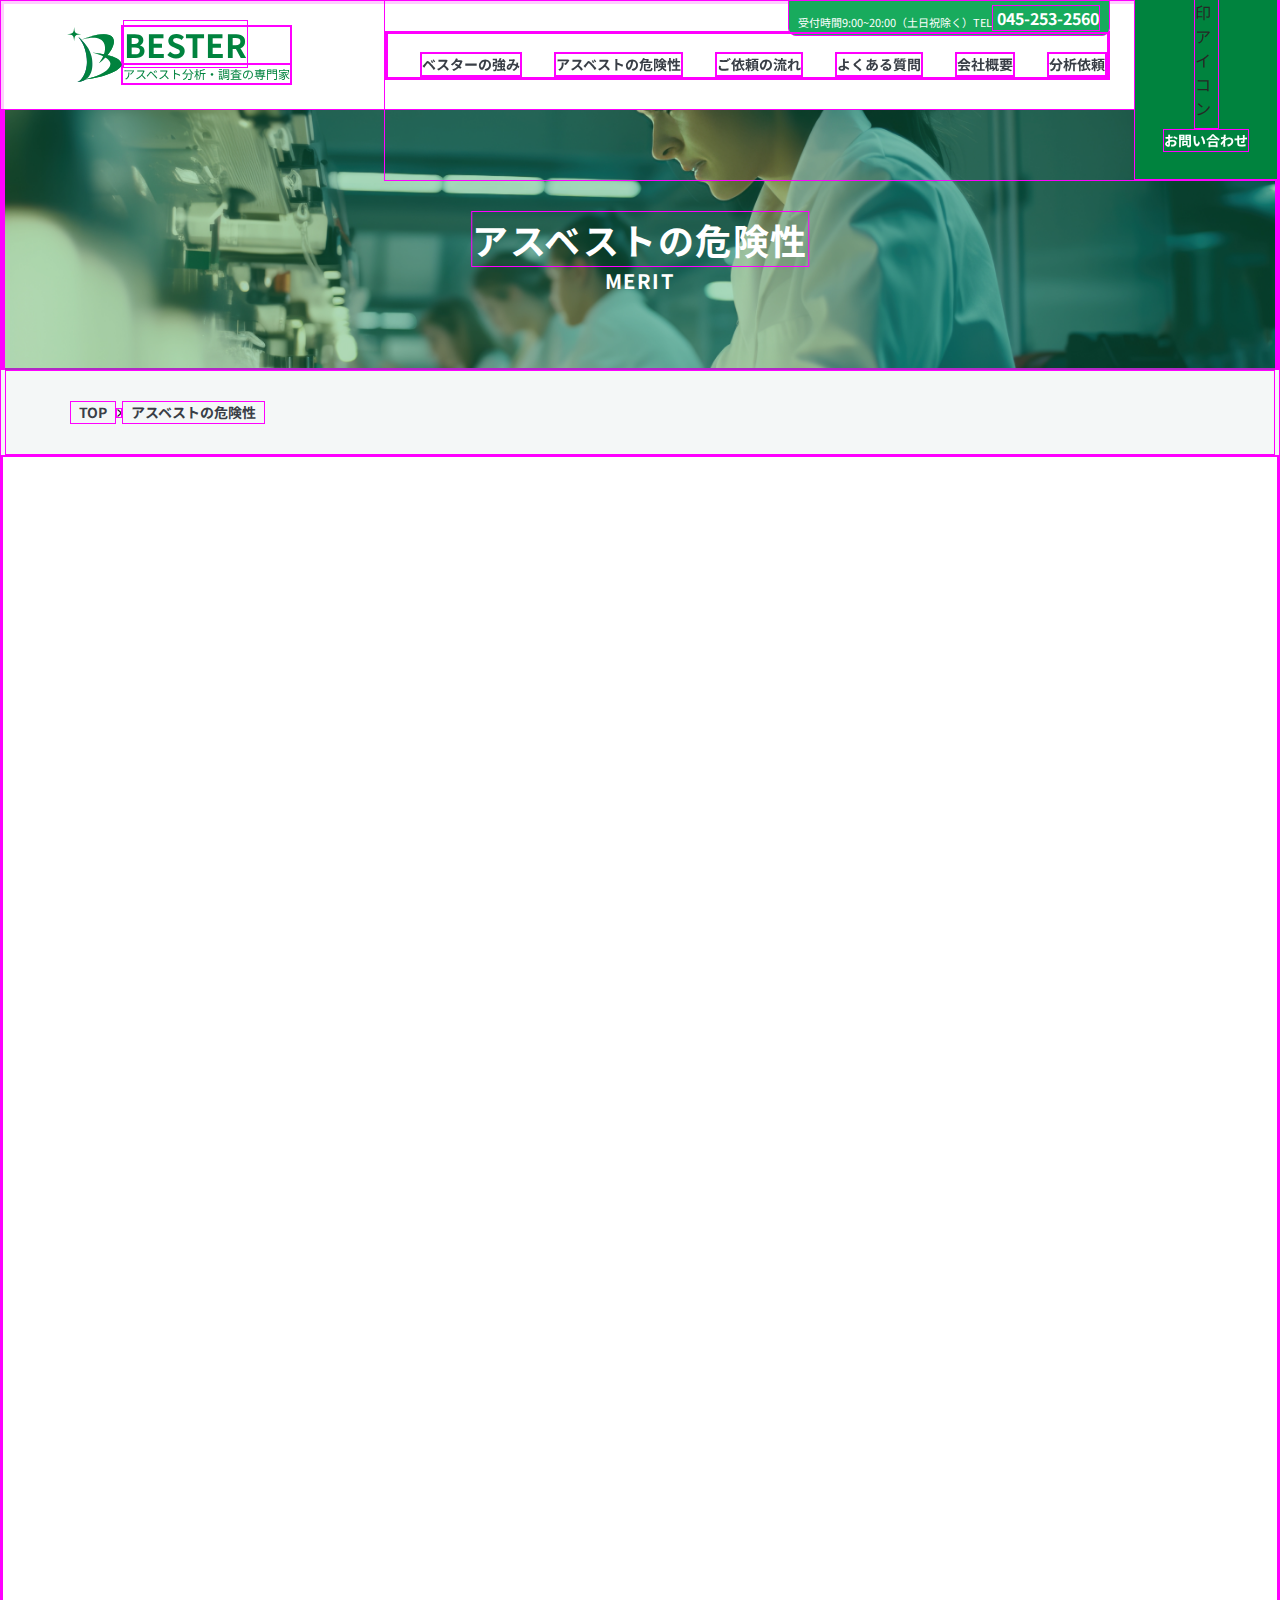
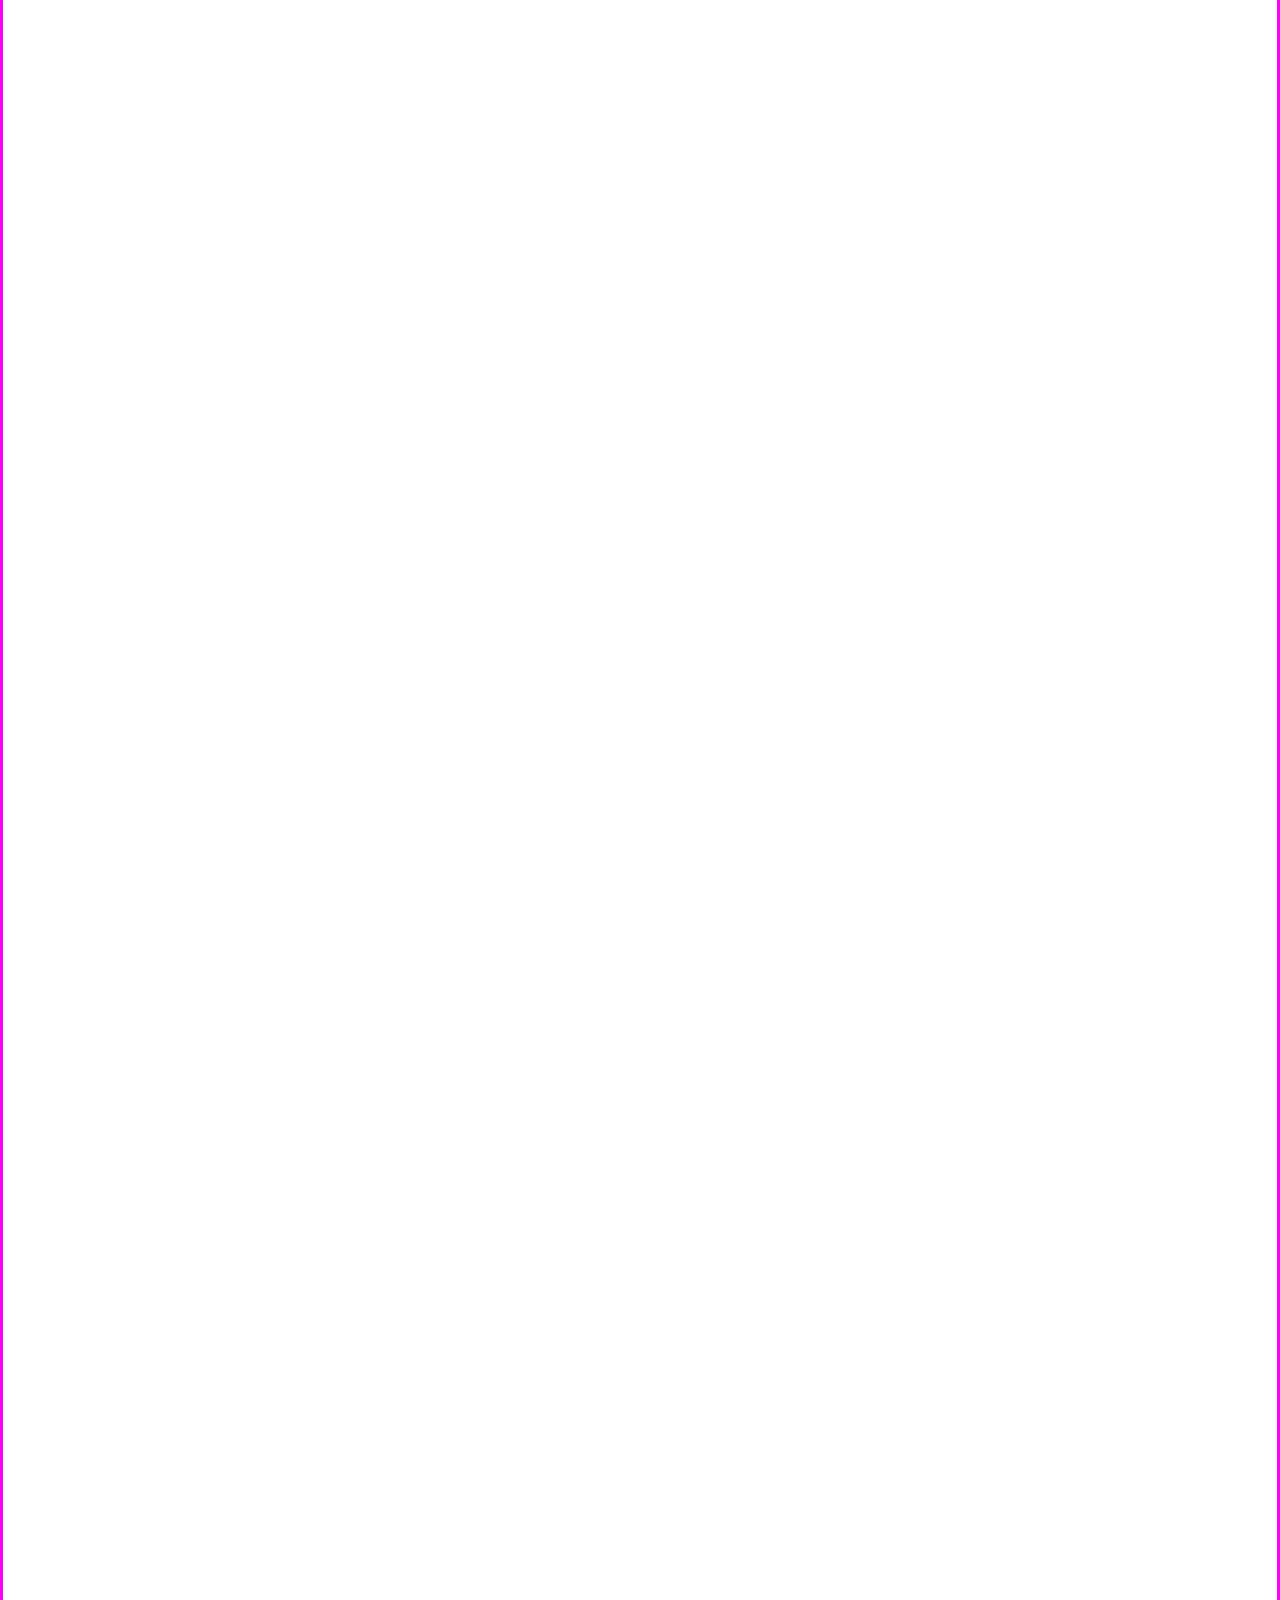
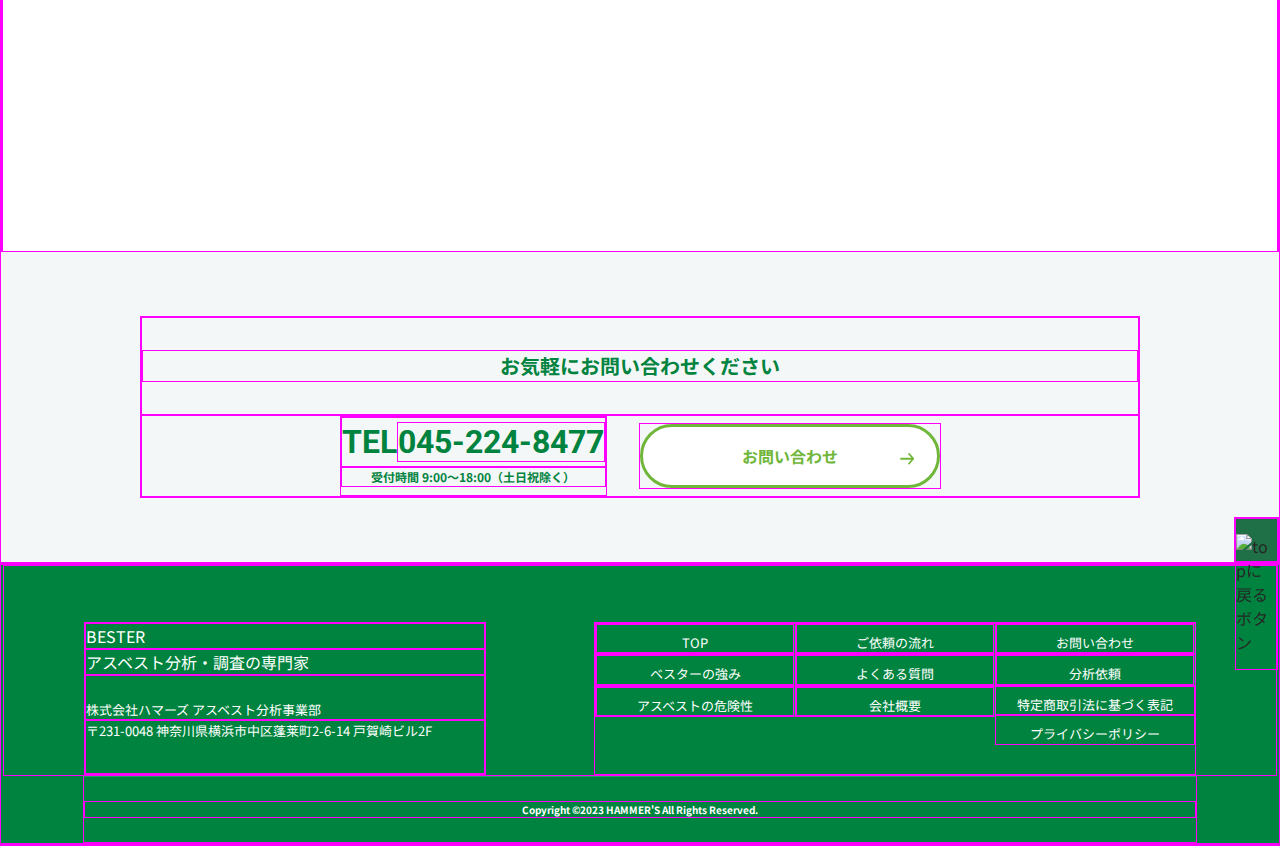
==== commit 08773a88: "下層ページマージン修正" ====
--- a/about/index.html
+++ b/about/index.html
@@ -57,7 +57,7 @@
     </div>
   </header>
 
-  <main>
+  <main class="main">
     <section class="l-sub-mv">
       <div class="l-sub-mv__area">
         <p class="l-sub-mv__hero --merit">アスベストの危険性</p>
--- a/css/common.css
+++ b/css/common.css
@@ -1 +1 @@
-@import"https://fonts.googleapis.com/css2?family=Noto+Sans+JP:wght@400;700&display=swap";@import"https://fonts.googleapis.com/css2?family=Roboto:wght@400;700&display=swap";*,::before,::after{box-sizing:border-box;background-repeat:no-repeat}::before,::after{text-decoration:inherit;vertical-align:inherit}:where(:root){cursor:default;line-height:1.5;overflow-wrap:break-word;-moz-tab-size:4;-o-tab-size:4;tab-size:4;-webkit-tap-highlight-color:rgba(0,0,0,0);-webkit-text-size-adjust:100%;-moz-text-size-adjust:100%;text-size-adjust:100%}:where(body){margin:0}:where(h1){font-size:2em;margin:.67em 0}:where(dl,ol,ul) :where(dl,ol,ul){margin:0}:where(hr){color:inherit;height:0}:where(nav) :where(ol,ul){list-style-type:none;padding:0}:where(nav li)::before{content:"​";float:left}:where(pre){font-family:monospace,monospace;font-size:1em;overflow:auto}:where(abbr[title]){text-decoration:underline;-webkit-text-decoration:underline dotted;text-decoration:underline dotted}:where(b,strong){font-weight:bolder}:where(code,kbd,samp){font-family:monospace,monospace;font-size:1em}:where(small){font-size:80%}:where(audio,canvas,iframe,img,svg,video){vertical-align:middle}:where(iframe){border-style:none}:where(svg:not([fill])){fill:currentColor}:where(table){border-collapse:collapse;border-color:currentColor;text-indent:0}:where(button,input,select){margin:0}:where(button,[type=button i],[type=reset i],[type=submit i]){-webkit-appearance:button;-moz-appearance:button;appearance:button}:where(fieldset){border:1px solid #a0a0a0}:where(progress){vertical-align:baseline}:where(textarea){margin:0;resize:vertical}:where([type=search i]){-webkit-appearance:textfield;-moz-appearance:textfield;appearance:textfield;outline-offset:-2px}::-webkit-inner-spin-button,::-webkit-outer-spin-button{height:auto}::-webkit-input-placeholder{color:inherit;opacity:.54}::-webkit-search-decoration{-webkit-appearance:none}::-webkit-file-upload-button{-webkit-appearance:button;font:inherit}:where(dialog){background-color:#fff;border:solid;color:#000;height:-moz-fit-content;height:fit-content;left:0;margin:auto;padding:1em;position:absolute;right:0;width:-moz-fit-content;width:fit-content}:where(dialog:not([open])){display:none}:where(details>summary:first-of-type){display:list-item}:where([aria-busy=true i]){cursor:progress}:where([aria-disabled=true i],[disabled]){cursor:not-allowed}:where([aria-hidden=false i][hidden]){display:initial}:where([aria-hidden=false i][hidden]:not(:focus)){clip:rect(0, 0, 0, 0);position:absolute}*,*:before,*:after{box-sizing:border-box;vertical-align:bottom;margin:0;padding:0}body{width:100%;font-family:"Noto Sans JP","Roboto",YuGothic,"Hiragino Kaku Gothic ProN","Hind",Meiryo,sans-serif;line-height:1.5;letter-spacing:5%;color:#262626;font-size:16px;margin:0 auto}@media screen and (max-width: 414px){body{font-size:14px}}ul{margin:0;padding:0}li{list-style-type:none}a{text-decoration:none;color:#393e46;cursor:pointer}img{display:block;max-width:100%;height:auto}.l-header{width:100%;max-height:110px;display:flex;justify-content:space-between;align-items:center;position:fixed;top:0;left:0;right:0;z-index:9999;background-color:rgba(255,255,255,.8);transition:max-height .3s ease}.l-header.header-animation{max-height:80px;box-shadow:0px 8px 8px 0px rgba(0,0,0,.1)}@media screen and (max-width: 1023px){.l-header{padding:4px 0;background-color:rgba(255,255,255,.8);max-height:49px}.l-header.header-animation{max-height:49px;box-shadow:0px 8px 8px 0px rgba(0,0,0,.1)}}@media screen and (max-width: 414px){.l-header{background-color:rgba(255,255,255,.8);height:49px}.l-header.header-animation{height:49px;box-shadow:0px 8px 8px 0px rgba(0,0,0,.1)}}.l-header .l-header__logo{min-width:136px;color:#00833e;-moz-text-align-last:left;text-align-last:left;margin-left:120px}@media screen and (max-width: 1023px){.l-header .l-header__logo{margin-left:58px}}@media screen and (max-width: 414px){.l-header .l-header__logo{margin-left:38px}}.l-header .l-header__logo .l-header__logo-name{font-size:32px;font-weight:bold;position:relative;line-height:1}.l-header .l-header__logo .l-header__logo-name::before{content:"";position:absolute;top:0;left:-56px;background-image:url(../assets/images/logo.svg);background-repeat:no-repeat;background-size:contain;width:55px;height:55px}@media screen and (max-width: 1023px){.l-header .l-header__logo .l-header__logo-name::before{left:-40px;width:40px;height:40px}}@media screen and (max-width: 414px){.l-header .l-header__logo .l-header__logo-name::before{left:-32px;width:32px;height:32px}}@media screen and (max-width: 1023px){.l-header .l-header__logo .l-header__logo-name{font-size:23px}}.l-header .l-header__logo .l-header__logo-description{font-size:12px}@media screen and (max-width: 1023px){.l-header .l-header__logo .l-header__logo-description{font-size:10px}}@media screen and (max-width: 414px){.l-header .l-header__logo .l-header__logo-description{font-size:8px}}.l-header .l-header__navarea{display:flex;align-items:center}.l-header .l-header__navarea .l-header__phone{position:fixed;top:0;right:170px;background-color:#18ab5d;padding:5px 9px;border-radius:0 0 8px 8px;color:#fff;font-size:11px}.l-header .l-header__navarea .l-header__phone.header-animation{display:none}@media screen and (max-width: 1023px){.l-header .l-header__navarea .l-header__phone{display:none}}.l-header .l-header__navarea .l-header__nav{font-size:14px;font-weight:bold;position:relative}@media screen and (max-width: 1023px){.l-header .l-header__navarea .l-header__nav{position:absolute;top:0;left:0;right:0;height:100vh;background-color:rgba(0,131,62,.9);transition:all .9s;display:none}}.l-header .l-header__navarea .l-header__nav.--open{display:block}.l-header .l-header__navarea .l-header__nav .l-header__nav-list{display:flex;padding-top:18px}@media screen and (max-width: 1023px){.l-header .l-header__navarea .l-header__nav .l-header__nav-list{flex-direction:column;text-align:center;align-items:center;height:100vh;justify-content:center}}.l-header .l-header__navarea .l-header__nav .l-header__nav-list .l-header__nav-item{margin-left:32px}@media screen and (max-width: 1023px){.l-header .l-header__navarea .l-header__nav .l-header__nav-list .l-header__nav-item{margin:0;padding:40px}}.l-header .l-header__navarea .l-header__nav .l-header__nav-list .l-header__nav-item .l-header__nav-link{display:block;position:relative}.l-header .l-header__navarea .l-header__nav .l-header__nav-list .l-header__nav-item .l-header__nav-link::before{content:"";position:absolute;width:100%;height:2px;bottom:0;margin:-5px 0;background-color:#00833e;visibility:hidden;transform:scaleX(0);transition:all .4s ease-in-out 0s}.l-header .l-header__navarea .l-header__nav .l-header__nav-list .l-header__nav-item .l-header__nav-link:hover::before{opacity:.8;transition:all .3s ease;visibility:visible;transform:scaleX(1)}.l-header .l-header__navarea .l-header__nav .l-header__nav-list .l-header__nav-item .l-header__nav-link.current::before{visibility:visible;transform:scaleX(1)}@media screen and (max-width: 1023px){.l-header .l-header__navarea .l-header__nav .l-header__nav-list .l-header__nav-item .l-header__nav-link{min-width:300px;color:#fff}}.l-header .l-header__nav-contact{background-color:#00833e;padding:27px 28px;margin-left:24px;transition:padding .3s ease}.l-header .l-header__nav-contact.header-animation{padding:12px 16px}.l-header .l-header__nav-contact:hover{opacity:.8;transition:all .3s ease}@media screen and (max-width: 1023px){.l-header .l-header__nav-contact{display:none}}.l-header .l-header__nav-contact .l-header__navicon{margin:0 auto;padding-bottom:8px}.l-header .l-header__nav-contact .l-header__btn{display:block;color:#fff;font-size:14px;font-weight:bold}.l-footer{background-color:#00833e;margin:0 calc(50% - 50vw);padding:0 calc(50vw - 50%);position:relative}.l-footer .l-footer__top{display:flex;justify-content:space-between;color:#fff;padding:56px 80px 0}@media screen and (max-width: 768px){.l-footer .l-footer__top{padding:8px 0 0px 16px}}@media screen and (max-width: 414px){.l-footer .l-footer__top{padding:4px 0 0px 8px}}.l-footer .l-footer__top .l-footer__logo .l-footer__logo-name{font-size:32px;font-weight:bold;padding-bottom:4px}@media screen and (max-width: 414px){.l-footer .l-footer__top .l-footer__logo .l-footer__logo-name{font-size:23px}}.l-footer .l-footer__top .l-footer__logo .l-footer__logo-description{font-size:12px;font-weight:bold}@media screen and (max-width: 414px){.l-footer .l-footer__top .l-footer__logo .l-footer__logo-description{font-size:10px}}.l-footer .l-footer__top .l-footer__logo .l-footer__logo-company{padding-top:24px;font-size:13px}@media screen and (max-width: 414px){.l-footer .l-footer__top .l-footer__logo .l-footer__logo-company{padding-top:16px;font-size:10px}}.l-footer .l-footer__top .l-footer__logo .l-footer__logo-address{font-size:13px;padding-bottom:32px;min-width:400px}@media screen and (max-width: 414px){.l-footer .l-footer__top .l-footer__logo .l-footer__logo-address{font-size:10px;padding-bottom:16px}}.l-footer .l-footer__top .l-footer__nav-list{-moz-columns:3;columns:3;-moz-column-gap:0;column-gap:0}@media screen and (max-width: 1023px){.l-footer .l-footer__top .l-footer__nav-list{display:none}}.l-footer .l-footer__top .l-footer__nav-list .l-footer__nav-item{text-align:center;min-width:200px;border-right:1px solid #229f5d}.l-footer .l-footer__top .l-footer__nav-list .l-footer__nav-item .l-footer__nav-link{display:block;font-size:13px;color:#fff;text-align:center;padding-top:8px}.l-footer .l-footer__top .l-footer__nav-list .l-footer__nav-item .l-footer__nav-link:hover{opacity:.8;transition:all .3s ease}.l-footer .l-footer__top .l-footer__nav-list .--noborder{border:none}.l-footer .l-footer__bottom{margin:0 80px;padding:24px 0;text-align:center;align-items:center;border-top:1px solid #229f5d}@media screen and (max-width: 768px){.l-footer .l-footer__bottom{margin:0 16px;padding:16px 0}}@media screen and (max-width: 414px){.l-footer .l-footer__bottom{margin:0 8px;padding:10px 0}}.l-footer .l-footer__bottom .l-footer__copyright{color:#fff;font-weight:bold;font-size:10px}.main .l-mv{background-image:url(../assets/images/mainvisual.png);background-repeat:no-repeat;background-size:cover;background-position:center;height:100vh;margin:0 calc(50% - 50vw);padding:0 calc(50vw - 50%);position:relative}.main .l-mv .l-mv__heroarea{width:100%;max-width:900px;display:flex;justify-content:space-between;align-items:center;position:absolute;top:40%;left:50%;transform:translate(-50%, -40%)}@media screen and (max-width: 768px){.main .l-mv .l-mv__heroarea{flex-direction:column;justify-content:center}}@media screen and (max-width: 414px){.main .l-mv .l-mv__heroarea{margin:0}}.main .l-mv .l-mv__heroarea .l-mv__hero-text{color:#323031;font-size:46px;line-height:160%;font-weight:bold;line-height:160%}@media screen and (max-width: 768px){.main .l-mv .l-mv__heroarea .l-mv__hero-text{font-size:28px;text-align:center;padding-bottom:46px}}.main .l-mv .l-mv__heroarea .l-mv__btnarea{max-width:352px;height:78px;position:relative}@media screen and (max-width: 414px){.main .l-mv .l-mv__heroarea .l-mv__btnarea{min-width:238px}}.main .l-mv .l-mv__heroarea .l-mv__btnarea .l-mv__ctabtn{display:block;width:100%;border-radius:50px;padding:16px 64px;font-size:26px;font-weight:bold;background:#00b09b;background:linear-gradient(64deg, rgb(0, 176, 155) 0%, rgb(150, 201, 61) 100%);color:#fff;display:flex;align-items:center;justify-content:center;box-shadow:0px 5px 10px rgba(0,0,0,.2)}.main .l-mv .l-mv__heroarea .l-mv__btnarea .l-mv__ctabtn::after{content:"";background-image:url(../assets/images/arrow-ctabtn.svg);background-repeat:no-repeat;position:absolute;top:45%;transform:translateX(-45%);right:5%;width:15px;height:15px;transition:all .3s}.main .l-mv .l-mv__heroarea .l-mv__btnarea .l-mv__ctabtn:hover::after{right:4%}@media screen and (max-width: 414px){.main .l-mv .l-mv__heroarea .l-mv__btnarea .l-mv__ctabtn{font-size:18px}}.main .l-mv .l-mv__flex-container{display:flex;position:absolute;top:80%;left:50%;transform:translate(-50%, -80%)}@media screen and (max-width: 768px){.main .l-mv .l-mv__flex-container{justify-content:center}}.main .l-mv .l-mv__flex-container .l-mv__flex-img-bg{width:180px;height:180px;background-image:url(../assets/images/mv-textbg.png);background-repeat:no-repeat;background-size:cover;background-position:center;position:relative;text-align:center;margin:0 16px}@media screen and (max-width: 768px){.main .l-mv .l-mv__flex-container .l-mv__flex-img-bg{width:110px;height:110px}}@media screen and (max-width: 768px){.main .l-mv .l-mv__flex-container .l-mv__flex-img-bg{margin:0 8px}}.main .l-mv .l-mv__flex-container .l-mv__flex-img-bg .l-mv__hero-descroption{min-width:164px;color:#00833e;font-size:15px;line-height:155%;position:absolute;top:50%;left:50%;transform:translate(-50%, -50%)}@media screen and (max-width: 768px){.main .l-mv .l-mv__flex-container .l-mv__flex-img-bg .l-mv__hero-descroption{font-size:10px}}@media screen and (max-width: 414px){.main .l-mv .l-mv__flex-container .l-mv__flex-img-bg .l-mv__hero-descroption{min-width:112px}}.main .l-mv .l-mv__flex-container .l-mv__flex-img-bg .l-mv__hero-descroption .l-mv__hero-hero-descroption--bold{font-size:20px}@media screen and (max-width: 768px){.main .l-mv .l-mv__flex-container .l-mv__flex-img-bg .l-mv__hero-descroption .l-mv__hero-hero-descroption--bold{font-size:10px}}.main .l-feature{background-color:#fff;margin:0 calc(50% - 50vw);padding:0 calc(50vw - 50%);padding:64px 0}@media screen and (max-width: 768px){.main .l-feature{padding-top:64px}}@media screen and (max-width: 414px){.main .l-feature{padding-top:32px}}.main .l-feature .l-feature__text-top{max-width:650px;font-weight:bold;margin:0 auto;text-align:center;line-height:200%;padding-bottom:48px}@media screen and (max-width: 768px){.main .l-feature .l-feature__text-top{font-size:12px}}.main .l-feature .l-feature__card{max-width:500px;text-align:center;margin:0 20px;padding-bottom:24px}@media screen and (max-width: 768px){.main .l-feature .l-feature__card{margin:0 auto;width:383px}}@media screen and (max-width: 414px){.main .l-feature .l-feature__card{width:314px}}.main .l-feature .l-feature__card .l-feature__card-top{background-color:#229f5d;padding:4px 24px;border-radius:7px 7px 0 0}.main .l-feature .l-feature__card .l-feature__card-top .l-feature__card-top--text{color:#fff;font-size:20px;font-weight:bold;position:relative;display:inline-block}@media screen and (max-width: 768px){.main .l-feature .l-feature__card .l-feature__card-top .l-feature__card-top--text{font-size:14px}}.main .l-feature .l-feature__card .l-feature__card-top .l-feature__card-top--text::before{content:"";position:absolute;top:55%;transform:translateY(-50%);left:-25px;width:20px;height:20px;background-image:url("../assets/images/check-icon.svg");background-size:cover;background-repeat:no-repeat}.main .l-feature .l-feature__card .l-feature__card-bottom{border:3px solid #229f5d;border-top:none;border-radius:0 0 7px 7px;padding:32px 24px;background-color:#fff;box-shadow:0px 5px 10px rgba(0,0,0,.2)}@media screen and (max-width: 768px){.main .l-feature .l-feature__card .l-feature__card-bottom{padding:24px}}@media screen and (max-width: 414px){.main .l-feature .l-feature__card .l-feature__card-bottom{padding:14px}}.main .l-feature .l-feature__card .l-feature__card-bottom .l-feature__card-bottom--day{font-size:40px;font-weight:bold}.main .l-feature .l-feature__card .l-feature__card-bottom .l-feature__card-bottom--day.--secondary{font-size:32px}@media screen and (max-width: 768px){.main .l-feature .l-feature__card .l-feature__card-bottom .l-feature__card-bottom--day.--secondary{font-size:20px}}@media screen and (max-width: 768px){.main .l-feature .l-feature__card .l-feature__card-bottom .l-feature__card-bottom--day{font-size:20px}}.main .l-feature .l-feature__text-bottom{display:flex;justify-content:center;align-items:center;margin:0 auto;line-height:180%;padding-bottom:64px}@media screen and (max-width: 768px){.main .l-feature .l-feature__text-bottom{font-size:12px;padding-bottom:24px}}.main .l-feature .l-feature__text-bottom .l-feature__text{font-size:10px;-moz-text-align-last:left;text-align-last:left}.main .l-feature .l-feature__info{display:flex;align-items:center;justify-content:space-between;padding-bottom:64px}@media screen and (max-width: 414px){.main .l-feature .l-feature__info{flex-direction:column;justify-content:center;padding-bottom:32px}}.main .l-feature .l-feature__info .l-feature__info-area{max-width:270px;height:auto}@media screen and (max-width: 768px){.main .l-feature .l-feature__info .l-feature__info-area{margin:0 4px}}@media screen and (max-width: 414px){.main .l-feature .l-feature__info .l-feature__info-area{margin:0;padding-bottom:32px}}.main .l-feature .l-feature__info .l-feature__info-area .l-feature__info-img{padding-bottom:16px}.main .l-feature .l-feature__info .l-feature__info-area .l-feature__info-text{font-weight:bold}@media screen and (max-width: 768px){.main .l-feature .l-feature__info .l-feature__info-area .l-feature__info-text{font-size:12px}}@media screen and (max-width: 414px){.main .l-feature .l-feature__info .l-feature__info-area .l-feature__info-text{font-size:16px}}.main .l-feature .l-feature__ctabtn-area{display:flex;justify-content:center;gap:32px}@media screen and (max-width: 768px){.main .l-feature .l-feature__ctabtn-area{flex-direction:column;gap:8px}}.main .l-feature .l-feature__ctabtn-area .l-feature__ctabtn{display:flex;justify-content:center;align-items:center;padding-bottom:64px}@media screen and (max-width: 768px){.main .l-feature .l-feature__ctabtn-area .l-feature__ctabtn{padding-bottom:24px}}.main .l-flow{background-color:#f4f7f7;margin:0 calc(50% - 50vw);padding:0 calc(50vw - 50%);padding:64px 0}.main .l-flow .l-flow__card-container{display:flex;justify-content:space-between;padding:64px 0}@media screen and (max-width: 768px){.main .l-flow .l-flow__card-container{flex-direction:column;justify-content:center;padding:32px 0}}.main .l-flow .l-flow__card-container .l-flow__card{max-width:200px;text-align:center}@media screen and (max-width: 768px){.main .l-flow .l-flow__card-container .l-flow__card{margin:0 auto;padding-bottom:24px;max-width:400px}}.main .l-flow .l-flow__card-container .l-flow__card .l-flow__card-border{max-width:200px;position:relative;z-index:1}@media screen and (max-width: 768px){.main .l-flow .l-flow__card-container .l-flow__card .l-flow__card-border{max-width:400px}}.main .l-flow .l-flow__card-container .l-flow__card .l-flow__card-border::after{content:"";position:absolute;top:50%;transform:translateY(-50%);right:-100px;width:100%;height:2px;border-top:2px dashed #00833e;z-index:-1}@media screen and (max-width: 768px){.main .l-flow .l-flow__card-container .l-flow__card .l-flow__card-border::after{content:none}}.main .l-flow .l-flow__card-container .l-flow__card .l-flow__card-border .l-flow__card-img{padding-bottom:16px;width:100%}.main .l-flow .l-flow__card-container .l-flow__card:last-child .l-flow__card-border::after{border:none}.main .l-flow .l-flow__card-container .l-flow__card-ttl{font-size:20px;font-weight:bold;color:#00833e;padding-bottom:16px}.main .l-flow .l-flow__card-container .l-flow__card-description{text-align:justify;line-height:170%}.main .l-flow .l-flow__card-container .l-flow__card-description.--link{text-decoration:underline}.main .l-flow .l-flow__ctabtn{display:flex;justify-content:center;align-items:center;padding-bottom:64px}.main .l-survey{background-color:#fff}.main .l-survey .l-surbey__ttl{display:flex;justify-content:center;align-items:center;padding-top:64px}.main .l-survey .l-surbey__ttl .l-surbey__ttl-text{font-size:32px;font-weight:bold}@media screen and (max-width: 768px){.main .l-survey .l-surbey__ttl .l-surbey__ttl-text{font-size:22px}}@media screen and (max-width: 414px){.main .l-survey .l-surbey__ttl .l-surbey__ttl-text{font-size:15px}}.main .l-survey .l-surbey__ttl .l-surbey__ttl-text.--font{font-size:40px;color:#00833e;position:relative}@media screen and (max-width: 768px){.main .l-survey .l-surbey__ttl .l-surbey__ttl-text.--font{font-size:28px}}@media screen and (max-width: 414px){.main .l-survey .l-surbey__ttl .l-surbey__ttl-text.--font{font-size:20px}}.main .l-survey .l-surbey__ttl .l-surbey__ttl-text.--font::after{content:"";position:absolute;bottom:0;left:0;width:100%;border-bottom:2px dashed #00833e}.main .l-survey .l-surbey__flex-container{display:flex;padding:40px 0 80px}@media screen and (max-width: 768px){.main .l-survey .l-surbey__flex-container{flex-direction:column;justify-content:center}}.main .l-survey .l-surbey__flex-container .l-surbey__imgarea{flex:5;position:relative}@media screen and (max-width: 768px){.main .l-survey .l-surbey__flex-container .l-surbey__imgarea{display:flex;justify-content:center}}.main .l-survey .l-surbey__flex-container .l-surbey__imgarea .l-surbey__img1{max-width:245px}@media screen and (max-width: 414px){.main .l-survey .l-surbey__flex-container .l-surbey__imgarea .l-surbey__img1{max-width:170px}}.main .l-survey .l-surbey__flex-container .l-surbey__imgarea .l-surbey__img2{max-width:245px;position:absolute;top:5%;left:40%}@media screen and (max-width: 768px){.main .l-survey .l-surbey__flex-container .l-surbey__imgarea .l-surbey__img2{position:static}}@media screen and (max-width: 414px){.main .l-survey .l-surbey__flex-container .l-surbey__imgarea .l-surbey__img2{max-width:170px}}.main .l-survey .l-surbey__flex-container .l-surbey__info{flex:5;max-width:428px}@media screen and (max-width: 768px){.main .l-survey .l-surbey__flex-container .l-surbey__info{margin:0 auto}}@media screen and (max-width: 414px){.main .l-survey .l-surbey__flex-container .l-surbey__info{padding:8px}}.main .l-survey .l-surbey__flex-container .l-surbey__info .l-surbey__description{text-align:justify;padding:40px 0 84px;line-height:200%}.main .l-survey .l-surbey__flex-container .l-surbey__info .l-surbey__ctabtn{display:flex;justify-content:center}.main .l-merit-top{background-color:#f4f7f7;margin:0 calc(50% - 50vw);padding:0 calc(50vw - 50%);padding:64px 0}.main .l-merit-top .l-merit-top__list{position:relative;padding:90px 24px;border:solid 4px #00833e;border-radius:15px;display:flex;justify-content:center;gap:94px;margin-bottom:80px}@media screen and (max-width: 768px){.main .l-merit-top .l-merit-top__list{padding:56px 16px;flex-direction:column;gap:24px;border:solid 2px #00833e}}@media screen and (max-width: 414px){.main .l-merit-top .l-merit-top__list{margin-bottom:32px}}.main .l-merit-top .l-merit-top__list::after{content:"EASY&SPEEDY";position:absolute;top:-28px;left:15px;text-align:right;background:#f4f7f7;font-size:32px;color:#00833e;padding:0 10px;font-weight:bold;font-family:"Roboto",sans-serif}@media screen and (max-width: 768px){.main .l-merit-top .l-merit-top__list::after{font-size:24px;top:-21px}}.main .l-merit-top .l-merit-top__list .l-merit-top__list-img{max-width:154px;height:auto}@media screen and (max-width: 768px){.main .l-merit-top .l-merit-top__list .l-merit-top__list-img{margin:0 auto}}.main .l-merit-top .l-merit-top__list .l-merit-top__list-text{max-width:480px;font-size:24px;font-weight:bold;line-height:180%}@media screen and (max-width: 768px){.main .l-merit-top .l-merit-top__list .l-merit-top__list-text{font-size:20px;max-width:80%;margin:0 auto}}.main .l-merit-top .l-merit-top__list--secondary{position:relative;padding:90px 24px;border:solid 4px #00833e;border-radius:15px;display:flex;flex-direction:row-reverse;justify-content:center;align-items:center;gap:94px;margin-bottom:80px}@media screen and (max-width: 768px){.main .l-merit-top .l-merit-top__list--secondary{padding:56px 16px;flex-direction:column;gap:24px;border:solid 2px #00833e}}@media screen and (max-width: 414px){.main .l-merit-top .l-merit-top__list--secondary{margin-bottom:32px}}.main .l-merit-top .l-merit-top__list--secondary::after{content:"RELIABLE";position:absolute;top:-28px;right:15px;text-align:right;background:#f4f7f7;font-size:32px;color:#00833e;padding:0 10px;font-weight:bold;font-family:"Roboto",sans-serif}@media screen and (max-width: 768px){.main .l-merit-top .l-merit-top__list--secondary::after{font-size:24px;top:-21px}}.main .l-merit-top .l-merit-top__list--secondary .l-merit-top__list--secondary-img{max-width:154px;height:auto}@media screen and (max-width: 768px){.main .l-merit-top .l-merit-top__list--secondary .l-merit-top__list--secondary-img{margin:0 auto}}.main .l-merit-top .l-merit-top__list--secondary .l-merit-top__list--secondary-text{max-width:480px;font-size:24px;font-weight:bold;line-height:180%}@media screen and (max-width: 768px){.main .l-merit-top .l-merit-top__list--secondary .l-merit-top__list--secondary-text{font-size:20px;max-width:80%;margin:0 auto}}.main .l-merit-top .l-merit-top__list--tertiary{position:relative;padding:90px 24px;border:solid 4px #00833e;border-radius:15px;display:flex;justify-content:center;align-items:center;gap:94px;margin-bottom:80px}@media screen and (max-width: 768px){.main .l-merit-top .l-merit-top__list--tertiary{padding:56px 16px;flex-direction:column;gap:24px;border:solid 2px #00833e}}@media screen and (max-width: 414px){.main .l-merit-top .l-merit-top__list--tertiary{margin-bottom:32px}}.main .l-merit-top .l-merit-top__list--tertiary::after{content:"ALL IN";position:absolute;top:-28px;left:15px;text-align:right;background:#f4f7f7;font-size:32px;color:#00833e;padding:0 10px;font-weight:bold;font-family:"Roboto",sans-serif}@media screen and (max-width: 768px){.main .l-merit-top .l-merit-top__list--tertiary::after{font-size:24px;top:-21px}}.main .l-merit-top .l-merit-top__list--tertiary .l-merit-top__list--tertiary-img{max-width:154px;height:auto}@media screen and (max-width: 768px){.main .l-merit-top .l-merit-top__list--tertiary .l-merit-top__list--tertiary-img{margin:0 auto}}.main .l-merit-top .l-merit-top__list--tertiary .l-merit-top__list--tertiary-text{max-width:480px;font-size:24px;font-weight:bold;line-height:180%}@media screen and (max-width: 768px){.main .l-merit-top .l-merit-top__list--tertiary .l-merit-top__list--tertiary-text{font-size:20px;max-width:80%;margin:0 auto}}.main .l-merit-top .l-merit-top__ctabtn{display:flex;justify-content:center;align-items:center;padding-bottom:64px}@media screen and (max-width: 768px){.main .l-merit-top .l-merit-top__ctabtn{padding-bottom:24px}}.main .l-faq{padding:64px 0}.main .l-faq .l-faq__list{padding-bottom:64px}.main .l-faq .l-faq__list .l-faq__item{position:relative;margin:40px 0 0;cursor:pointer}@media screen and (max-width: 768px){.main .l-faq .l-faq__list .l-faq__item{margin:10px 0 0}}.main .l-faq .l-faq__list .l-faq__item:first-child{margin-top:0}.main .l-faq .l-faq__list .l-faq__item::after{position:absolute;top:34px;right:26px;display:block;width:10px;height:10px;margin:auto;content:"";transform:rotate(135deg);border-top:2px solid #262626;border-right:2px solid #262626;transition:all .3s}@media screen and (max-width: 768px){.main .l-faq .l-faq__list .l-faq__item::after{top:20px;right:20px;width:7px;height:7px}}.main .l-faq .l-faq__list .l-faq__item.--arrow::after{transform:rotate(-45deg)}.main .l-faq .l-faq__list .l-faq__item .l-faq__question{position:relative;margin:0;padding:24px 20px 24px 80px;background:#f4f7f7;border-radius:16px;font-weight:bold;font-family:"Roboto",sans-serif}@media screen and (max-width: 768px){.main .l-faq .l-faq__list .l-faq__item .l-faq__question{padding:16px 38px 16px 50px;font-size:14px}}.main .l-faq .l-faq__list .l-faq__item .l-faq__question::before{font-size:20px;line-height:1;position:absolute;top:16px;left:16px;display:block;content:"Q";color:#3285bf;background-color:#00833e;color:#fff;border-radius:50%;width:40px;height:40px;text-align:center;line-height:39px}@media screen and (max-width: 768px){.main .l-faq .l-faq__list .l-faq__item .l-faq__question::before{top:11px;left:15px;width:28px;height:28px;line-height:30px;font-size:14px}}.main .l-faq .l-faq__list .l-faq__item .l-faq__answer{position:relative;margin:0;padding:20px 20px 20px 80px;line-height:170%}@media screen and (max-width: 768px){.main .l-faq .l-faq__list .l-faq__item .l-faq__answer{margin:0;padding:16px 16px 16px 50px;font-size:14px}}.main .l-faq .l-faq__list .l-faq__item .l-faq__answer::before{font-size:22px;line-height:1;position:absolute;left:16px;top:14px;display:block;content:"A";font-weight:bold;color:#3285bf;border:1px solid #00833e;color:#00833e;border-radius:50%;width:40px;height:40px;text-align:center;line-height:33px}@media screen and (max-width: 768px){.main .l-faq .l-faq__list .l-faq__item .l-faq__answer::before{font-size:14px;left:15px;margin-top:0;width:28px;height:28px;line-height:25px}}.main .l-faq .l-faq__list .l-faq__item .l-faq__answer .l-faq__text{margin:30px 0 0;text-align:justify}.main .l-faq .l-faq__list .l-faq__item .l-faq__answer .l-faq__text:first-child{margin-top:0}.main .l-faq .l-faq__ctabtn{display:flex;justify-content:center;align-items:center;padding-bottom:64px}.main .l-access{background-color:#f4f7f7;margin:0 calc(50% - 50vw);padding:0 calc(50vw - 50%);padding:64px 0}@media screen and (max-width: 768px){.main .l-access{padding-top:64px}}@media screen and (max-width: 414px){.main .l-access{padding-top:16px}}.main .l-access .l-access__pointarea{display:flex;justify-content:center;align-items:center;padding-bottom:24px;gap:40px}@media screen and (max-width: 768px){.main .l-access .l-access__pointarea{flex-direction:column;gap:24px}}.main .l-access .l-access__pointarea .l-access_point-card{max-width:400px}@media screen and (max-width: 768px){.main .l-access .l-access__pointarea .l-access_point-card{max-width:300}}.main .l-access .l-access__pointarea .l-access_point-card .l-access__point1{white-space:nowrap;font-size:20px;font-weight:bold;color:#00833e;background-color:#f4f7f7;padding:8px 80px;border:1px solid #00833e;border-radius:5px;text-align:center;position:relative;display:block;width:400px}@media screen and (max-width: 768px){.main .l-access .l-access__pointarea .l-access_point-card .l-access__point1{padding:8px 40px;font-size:16px;white-space:normal}}@media screen and (max-width: 414px){.main .l-access .l-access__pointarea .l-access_point-card .l-access__point1{width:324px}}.main .l-access .l-access__pointarea .l-access_point-card .l-access__point1::before{content:"";display:inline-block;width:21px;height:21px;line-height:1.2;margin-right:4px;background-image:url(../assets/images/access-checkicon.svg);background-repeat:no-repeat;background-size:contain}@media screen and (max-width: 768px){.main .l-access .l-access__pointarea .l-access_point-card .l-access__point1::before{content:"";width:15px;height:16px;left:18px;top:15px;background-size:contain}}.main .l-access .l-access__pointarea .l-access_point-card .l-access__point2{white-space:nowrap;font-size:20px;font-weight:bold;color:#00833e;background-color:#f4f7f7;padding:8px 56px;border:1px solid #00833e;border-radius:5px;text-align:center;position:relative;display:block;width:400px}@media screen and (max-width: 768px){.main .l-access .l-access__pointarea .l-access_point-card .l-access__point2{padding:8px 40px;font-size:16px;white-space:normal}}@media screen and (max-width: 414px){.main .l-access .l-access__pointarea .l-access_point-card .l-access__point2{width:324px}}.main .l-access .l-access__pointarea .l-access_point-card .l-access__point2::before{content:"";display:inline-block;width:21px;height:21px;line-height:1.2;margin-right:4px;background-image:url(../assets/images/access-checkicon.svg);background-repeat:no-repeat;background-size:contain}@media screen and (max-width: 768px){.main .l-access .l-access__pointarea .l-access_point-card .l-access__point2::before{content:"";width:15px;height:16px;left:18px;top:15px;background-size:contain}}.main .l-access .l-access__textarea{text-align:center}.main .l-access .l-access__textarea .l-acces__text{line-height:200%;padding-bottom:40px}.main .l-access .l-access__addressarea{background-color:#fff;display:flex;justify-content:center;margin:0 calc(50% - 50vw);padding:0 calc(50vw - 50%);box-shadow:0px 8px 8px 0px rgba(0,0,0,.1)}@media screen and (max-width: 768px){.main .l-access .l-access__addressarea{flex-direction:column;justify-content:center}}.main .l-access .l-access__addressarea .l-access__address-map{width:100%;max-width:686px}.main .l-access .l-access__addressarea .l-access__address-map iframe{max-width:686px;width:100%;min-height:364px}.main .l-access .l-access__addressarea .l-access__address-info{flex:auto;max-width:524px;background-color:#fff;padding:24px 32px}.main .l-access .l-access__addressarea .l-access__address-info .l-access__namearea{padding-bottom:24px}@media screen and (max-width: 768px){.main .l-access .l-access__addressarea .l-access__address-info .l-access__namearea{padding-bottom:16px}}.main .l-access .l-access__addressarea .l-access__address-info .l-access__namearea .l-access__name{font-weight:bold;font-size:20px}.main .l-access .l-access__addressarea .l-access__address-info .l-access__infoarea{padding-bottom:8px}@media screen and (max-width: 768px){.main .l-access .l-access__addressarea .l-access__address-info .l-access__infoarea{padding-bottom:16px}}.main .l-access .l-access__addressarea .l-access__address-info .l-access__infoarea .l-access__info{font-weight:bold;font-size:20px;color:#70b63a}.main .l-access .l-access__addressarea .l-access__address-info .l-access__adressarea{padding-bottom:24px}@media screen and (max-width: 768px){.main .l-access .l-access__addressarea .l-access__address-info .l-access__adressarea{padding-bottom:16px}}.main .l-access .l-access__addressarea .l-access__address-info .l-access__adressarea .l-access__adress{font-size:16px}.main .l-access .l-access__addressarea .l-access__address-info .l-access__telarea{padding-bottom:48px}@media screen and (max-width: 768px){.main .l-access .l-access__addressarea .l-access__address-info .l-access__telarea{padding-bottom:24px}}.main .l-access .l-access__addressarea .l-access__address-info .l-access__telarea .l-access__tel{color:#262626}.main .l-access .l-access__addressarea .l-access__address-info .l-access__telarea .l-access__tel.--link:hover{opacity:.8;transition:all .3s ease}.main .l-access .l-access__addressarea .l-access__address-info .l-access__ctabtn{display:flex;justify-content:start}@media screen and (max-width: 414px){.main .l-access .l-access__addressarea .l-access__address-info .l-access__ctabtn{justify-content:center}}.main .l-contact{background-color:#f4f7f7;margin:0 calc(50% - 50vw);padding:0 calc(50vw - 50%);padding:64px 0;position:relative}.main .l-contact .l-contact-ttl{text-align:center;padding:32px 0}.main .l-contact .l-contact-ttl .l-contact-text{color:#00833e;font-size:20px;font-weight:bold}.main .l-contact .l-contact__infoarea{display:flex;justify-content:center;align-items:center;gap:32px}@media screen and (max-width: 768px){.main .l-contact .l-contact__infoarea{flex-direction:column;justify-content:center}}.main .l-contact .l-contact__infoarea .l-contact__telarea{text-align:center;padding-bottom:8px}.main .l-contact .l-contact__infoarea .l-contact__telarea .l-contact__tel{font-size:32px;font-family:"Roboto",sans-serif;font-weight:bold;color:#00833e}.main .l-contact .l-contact__infoarea .l-contact__telarea .l-contact__tel.--link:hover{opacity:.8;transition:all .3s ease}.main .l-contact .l-contact__infoarea .l-contact__telarea .l-contact__time{color:#00833e;font-size:12px;font-weight:bold}.main .l-contact .l-contact__btnarea{text-align:center;display:flex;justify-content:start}.main .l-contact .l-contact__btnarea .l-contact__btn{font-size:14px}.main .l-sub-mv{padding-top:124px}.main .l-sub-mv .l-sub-mv__area{width:100%;height:260px;background-image:url(../assets/images/subvisual.jpg);background-repeat:no-repeat;background-size:cover;background-position:center;position:relative}.main .l-sub-mv .l-sub-mv__area::after{content:"";position:absolute;top:0;left:0;z-index:1;width:100%;height:260px;background-color:rgba(0,131,62,.3)}.main .l-sub-mv .l-sub-mv__area .l-sub-mv__hero{font-size:36px;letter-spacing:1.5px;font-weight:bold;color:#fff;position:absolute;top:50%;left:50%;transform:translate(-50%, -50%);z-index:2}@media screen and (max-width: 768px){.main .l-sub-mv .l-sub-mv__area .l-sub-mv__hero{font-size:32px;letter-spacing:1.3px}}@media screen and (max-width: 414px){.main .l-sub-mv .l-sub-mv__area .l-sub-mv__hero{font-size:24px;letter-spacing:1.3px}}.main .l-sub-mv .l-sub-mv__area .l-sub-mv__hero::after{content:"COMPANY";color:#fff;font-size:20px;font-weight:bold;position:absolute;top:100%;left:50%;transform:translateX(-50%)}@media screen and (max-width: 768px){.main .l-sub-mv .l-sub-mv__area .l-sub-mv__hero::after{font-size:16px}}@media screen and (max-width: 414px){.main .l-sub-mv .l-sub-mv__area .l-sub-mv__hero::after{font-size:12px}}.main .l-sub-mv .l-sub-mv__label-area{background-color:#f4f7f7;margin:0 calc(50% - 50vw);padding:0 calc(50vw - 50%)}.main .l-sub-mv .l-sub-mv__label-area .l-sub-mv__label{padding:30px 0 30px 64px;display:flex;align-items:center;justify-content:start}@media screen and (max-width: 768px){.main .l-sub-mv .l-sub-mv__label-area .l-sub-mv__label{padding:28px 0 28px 8px}}@media screen and (max-width: 414px){.main .l-sub-mv .l-sub-mv__label-area .l-sub-mv__label{padding:8px 0 8px 4px}}.main .l-sub-mv .l-sub-mv__label-area .l-sub-mv__label .l-sub-mv__label--top{display:block;font-size:14px;font-weight:bold;padding:0 8px;text-align:center}.main .l-sub-mv .l-sub-mv__label-area .l-sub-mv__label .l-sub-mv__label--top:hover{opacity:.8;transition:all .3s ease}@media screen and (max-width: 414px){.main .l-sub-mv .l-sub-mv__label-area .l-sub-mv__label .l-sub-mv__label--top{font-size:11px}}.main .l-sub-mv .l-sub-mv__label-area .l-sub-mv__label .l-sub-mv__label--arrow{width:6px;height:10px;line-height:10;background-image:url(../assets/images/arrow-label.svg);background-repeat:no-repeat;background-size:cover}@media screen and (max-width: 414px){.main .l-sub-mv .l-sub-mv__label-area .l-sub-mv__label .l-sub-mv__label--arrow{width:5px;height:7px}}.main .l-sub-mv .l-sub-mv__label-area .l-sub-mv__label .l-sub-mv__label--current{display:block;font-size:14px;font-weight:bold;padding:0 8px;text-align:center}.main .l-sub-mv .l-sub-mv__label-area .l-sub-mv__label .l-sub-mv__label--current:hover{opacity:.8;transition:all .3s ease}@media screen and (max-width: 414px){.main .l-sub-mv .l-sub-mv__label-area .l-sub-mv__label .l-sub-mv__label--current{font-size:11px}}.main .l-greeting{margin:64px auto}@media screen and (max-width: 414px){.main .l-greeting{margin:32px auto}}.main .l-greeting .l-greeting-area{padding-bottom:32px}@media screen and (max-width: 414px){.main .l-greeting .l-greeting-area{padding-bottom:24px}}.main .l-greeting .l-greeting-area .l-greeting__ttl{font-size:24px;font-weight:bold;text-align:center;padding:0 16px 32px}@media screen and (max-width: 414px){.main .l-greeting .l-greeting-area .l-greeting__ttl{font-size:20px;padding:0 8px 24px}}.main .l-greeting .l-greeting-area .l-greeting__description{line-height:200%}@media screen and (max-width: 414px){.main .l-greeting .l-greeting-area .l-greeting__description{line-height:170%}}.main .l-greeting .l-greeting-area .l-greeting__description.--link{text-decoration:underline}.main .l-greeting .l-greeting-area .l-greeting__description.--link:hover{opacity:.8;transition:all .3s ease}.main .l-greeting .l-table-area{border:1px solid #262626;padding:8px 8px}.main .l-greeting .l-table-area .l-table{display:flex}.main .l-greeting .l-table-area .l-table .l-table-ttl{min-width:150px;padding-bottom:8px}@media screen and (max-width: 414px){.main .l-greeting .l-table-area .l-table .l-table-ttl{min-width:110px;padding-bottom:10px}}.main .l-greeting .l-table-area .l-table .l-table-data{padding-bottom:8px}.main .l-greeting .l-table-area .l-table .l-table-data:last-child{padding-bottom:0}.main .l-greeting .l-table-area .l-table .l-table-data.--item{list-style-type:disc;list-style-position:inside}.main .l-adress-area{background-color:#f4f7f7;margin:0 calc(50% - 50vw);padding:0 calc(50vw - 50%);padding:64px 0}.main .l-adress-area .l-adress{display:flex;justify-content:space-between;padding-bottom:64px}@media screen and (max-width: 768px){.main .l-adress-area .l-adress{flex-direction:column;justify-content:center;padding-bottom:40px}}.main .l-adress-area .l-adress .l-adress-img{width:100%;height:auto;max-width:500px}@media screen and (max-width: 768px){.main .l-adress-area .l-adress .l-adress-img{max-width:100%;margin:0 auto}}.main .l-adress-area .l-adress .l-adress-img .l-adress-iframe{width:100%;min-height:400px}.main .l-adress-area .l-adress .l-adress-info{margin:0 auto;padding:0 16px;max-width:460px}@media screen and (max-width: 768px){.main .l-adress-area .l-adress .l-adress-info{padding:16px 16px 0}}.main .l-adress-area .l-adress .l-adress-info .l-adress-text{padding-bottom:24px}.main .l-adress-area .l-adress .l-adress-info .l-adress-text:nth-child(2){font-weight:bold}@media screen and (max-width: 414px){.main .l-adress-area .l-adress .l-adress-info .l-adress-text{font-size:14px;padding-bottom:14px}}.main .l-adress-area .l-adress .l-adress-info .l-adress-list .l-adress-item{list-style-type:disc;list-style-position:inside}.main .l-adress-area .l-adress-second{display:flex;justify-content:space-between;padding-bottom:64px}@media screen and (max-width: 768px){.main .l-adress-area .l-adress-second{flex-direction:column;justify-content:center;padding-bottom:40px}}.main .l-adress-area .l-adress-second .l-adress-second__imgarea{width:100%;height:auto;max-width:500px;position:relative}@media screen and (max-width: 768px){.main .l-adress-area .l-adress-second .l-adress-second__imgarea{max-width:100%;margin:0 auto}}.main .l-adress-area .l-adress-second .l-adress-second__imgarea .l-adress-second__img{width:100%;min-height:400px}.main .l-adress-area .l-adress-second .l-adress-second__imgarea .l-adress-second__img2{max-width:190px;min-height:190px;border-radius:50%;position:absolute;bottom:-77px;right:-12px}@media screen and (max-width: 768px){.main .l-adress-area .l-adress-second .l-adress-second__imgarea .l-adress-second__img2{max-width:170px;min-height:170px;bottom:-70px}}.main .l-adress-area .l-adress-second .l-adress-second__imgarea .l-adress-second__img-info{position:absolute;bottom:-100px;right:-12px;font-size:12px;font-weight:bold}@media screen and (max-width: 768px){.main .l-adress-area .l-adress-second .l-adress-second__imgarea .l-adress-second__img-info{right:0;bottom:-90px}}.main .l-adress-area .l-adress-second__info{margin:0 auto;padding:0 16px;max-width:460px}@media screen and (max-width: 768px){.main .l-adress-area .l-adress-second__info{padding:108px 16px 0}}.main .l-adress-area .l-adress-second__info .l-adress-second__text{padding-bottom:24px}.main .l-adress-area .l-adress-second__info .l-adress-second__text:nth-child(2){font-weight:bold}@media screen and (max-width: 414px){.main .l-adress-area .l-adress-second__info .l-adress-second__text{font-size:14px;padding-bottom:14px}}.main .l-adress-area .l-adress-second__info .l-adress-second__list .l-adress-second__item{list-style-type:disc;list-style-position:inside}.main .l-adress-second__map{padding-top:64px;max-width:100%}.main .l-adress-second__map .l-adress-second__iframe{width:100%;min-height:256px}.main .l-sub-mv{padding-top:124px}.main .l-sub-mv .l-sub-mv__area{width:100%;height:260px;background-image:url(../assets/images/subvisual.jpg);background-repeat:no-repeat;background-size:cover;background-position:center;position:relative}.main .l-sub-mv .l-sub-mv__area::after{content:"";position:absolute;top:0;left:0;z-index:1;width:100%;height:260px;background-color:rgba(0,131,62,.3)}.main .l-sub-mv .l-sub-mv__area .l-sub-mv__hero{font-size:36px;letter-spacing:1.5px;font-weight:bold;color:#fff;position:absolute;top:50%;left:50%;transform:translate(-50%, -50%);z-index:2}@media screen and (max-width: 768px){.main .l-sub-mv .l-sub-mv__area .l-sub-mv__hero{font-size:32px;letter-spacing:1.3px}}@media screen and (max-width: 414px){.main .l-sub-mv .l-sub-mv__area .l-sub-mv__hero{font-size:24px;letter-spacing:1.3px}}.main .l-sub-mv .l-sub-mv__area .l-sub-mv__hero.--merit::after{content:"MERIT";color:#fff;font-size:20px;font-weight:bold;position:absolute;top:100%;left:50%;transform:translateX(-50%)}@media screen and (max-width: 768px){.main .l-sub-mv .l-sub-mv__area .l-sub-mv__hero.--merit::after{font-size:16px}}@media screen and (max-width: 414px){.main .l-sub-mv .l-sub-mv__area .l-sub-mv__hero.--merit::after{font-size:12px}}.main .l-sub-mv .l-sub-mv__label-area{background-color:#f4f7f7;margin:0 calc(50% - 50vw);padding:0 calc(50vw - 50%)}.main .l-sub-mv .l-sub-mv__label-area .l-sub-mv__label{padding:30px 0 30px 64px;display:flex;align-items:center;justify-content:start}@media screen and (max-width: 768px){.main .l-sub-mv .l-sub-mv__label-area .l-sub-mv__label{padding:28px 0 28px 8px}}@media screen and (max-width: 414px){.main .l-sub-mv .l-sub-mv__label-area .l-sub-mv__label{padding:8px 0 8px 4px}}.main .l-sub-mv .l-sub-mv__label-area .l-sub-mv__label .l-sub-mv__label--top{display:block;font-size:14px;font-weight:bold;padding:0 8px;text-align:center}.main .l-sub-mv .l-sub-mv__label-area .l-sub-mv__label .l-sub-mv__label--top:hover{opacity:.8;transition:all .3s ease}@media screen and (max-width: 414px){.main .l-sub-mv .l-sub-mv__label-area .l-sub-mv__label .l-sub-mv__label--top{font-size:11px}}.main .l-sub-mv .l-sub-mv__label-area .l-sub-mv__label .l-sub-mv__label--arrow{width:6px;height:10px;line-height:10;background-image:url(../assets/images/arrow-label.svg);background-repeat:no-repeat;background-size:cover}@media screen and (max-width: 414px){.main .l-sub-mv .l-sub-mv__label-area .l-sub-mv__label .l-sub-mv__label--arrow{width:5px;height:7px}}.main .l-sub-mv .l-sub-mv__label-area .l-sub-mv__label .l-sub-mv__label--current{display:block;font-size:14px;font-weight:bold;padding:0 8px;text-align:center}.main .l-sub-mv .l-sub-mv__label-area .l-sub-mv__label .l-sub-mv__label--current:hover{opacity:.8;transition:all .3s ease}@media screen and (max-width: 414px){.main .l-sub-mv .l-sub-mv__label-area .l-sub-mv__label .l-sub-mv__label--current{font-size:11px}}.main .l-merit{padding:240px 24px}@media screen and (max-width: 768px){.main .l-merit{padding:120px 24px}}@media screen and (max-width: 414px){.main .l-merit{padding:32px 16px}}.main .l-merit .l-merit__ttl-area{text-align:center}.main .l-merit .l-merit__ttl-area .l-merit__ttl{color:#00833e;font-size:24px;font-family:"Roboto",sans-serif}@media screen and (max-width: 414px){.main .l-merit .l-merit__ttl-area .l-merit__ttl{font-size:20px}}.main .l-merit .l-merit__ttl-area .l-merit__ttl.--font-strong{font-size:80px;line-height:.9;padding-left:4px}@media screen and (max-width: 414px){.main .l-merit .l-merit__ttl-area .l-merit__ttl.--font-strong{font-size:40px}}.main .l-merit .l-merit__ttl-area .l-merit__text{font-size:32px;font-weight:bold;color:#262626;padding-top:24px;text-decoration:underline;text-decoration-style:dashed;text-decoration-color:#00833e;text-decoration-thickness:2px;-webkit-text-decoration-skip-ink:none;text-decoration-skip-ink:none;text-underline-offset:16px}@media screen and (max-width: 414px){.main .l-merit .l-merit__ttl-area .l-merit__text{font-size:26px;text-underline-offset:12px;padding-top:16px}}.main .l-merit .l-merit__ttl-area .l-merit__desctiption-area{display:flex;justify-content:center;padding-top:32px}.main .l-merit .l-merit__ttl-area .l-merit__desctiption-area .l-merit__desctiption{-moz-text-align-last:left;text-align-last:left;margin:0 auto;max-width:800px;line-height:200%}.main .l-reliable{padding:240px 24px}@media screen and (max-width: 768px){.main .l-reliable{padding:120px 24px}}@media screen and (max-width: 414px){.main .l-reliable{padding:32px 16px}}.main .l-reliable .l-reliable__ttl-area{text-align:center}.main .l-reliable .l-reliable__ttl-area .l-reliable__ttl{color:#00833e;font-size:24px;font-family:"Roboto",sans-serif}@media screen and (max-width: 414px){.main .l-reliable .l-reliable__ttl-area .l-reliable__ttl{font-size:20px}}.main .l-reliable .l-reliable__ttl-area .l-reliable__ttl.--font-strong{font-size:80px;line-height:.9;padding-left:4px}@media screen and (max-width: 414px){.main .l-reliable .l-reliable__ttl-area .l-reliable__ttl.--font-strong{font-size:40px}}.main .l-reliable .l-reliable__ttl-area .l-reliable__text{font-size:32px;font-weight:bold;color:#262626;padding-top:24px;text-decoration:underline;text-decoration-style:dashed;text-decoration-color:#00833e;text-decoration-thickness:2px;-webkit-text-decoration-skip-ink:none;text-decoration-skip-ink:none;text-underline-offset:16px}@media screen and (max-width: 414px){.main .l-reliable .l-reliable__ttl-area .l-reliable__text{font-size:26px;text-underline-offset:12px;padding-top:16px}}.main .l-reliable .l-reliable__ttl-area .l-reliable__desctiption-area{display:flex;justify-content:space-between;padding-top:32px;max-width:800px;margin:0 auto}@media screen and (max-width: 768px){.main .l-reliable .l-reliable__ttl-area .l-reliable__desctiption-area{flex-direction:column;justify-content:center}}.main .l-reliable .l-reliable__ttl-area .l-reliable__desctiption-area .l-reliable__desctiption{-moz-text-align-last:left;text-align-last:left;margin:0 auto;max-width:400px;line-height:200%}@media screen and (max-width: 768px){.main .l-reliable .l-reliable__ttl-area .l-reliable__desctiption-area .l-reliable__desctiption{padding-top:8px}}.main .l-reliable .l-reliable__ttl-area .l-reliable__desctiption-area .l-reliable__img{max-width:350px;width:100%}@media screen and (max-width: 768px){.main .l-reliable .l-reliable__ttl-area .l-reliable__desctiption-area .l-reliable__img{margin:0 auto;order:-1}}.main .l-reliable .l-reliable__ttl-area .l-reliable__under-area{max-width:800px;margin:0 auto;padding-top:24px}.main .l-reliable .l-reliable__ttl-area .l-reliable__under-area .l-reliable__under-text{line-height:200%;-moz-text-align-last:left;text-align-last:left}.main .l-reliable .l-reliable__ttl-area .l-reliable__under-area .l-reliable__under-imgarea{display:flex;justify-content:space-between;padding-top:24px}@media screen and (max-width: 768px){.main .l-reliable .l-reliable__ttl-area .l-reliable__under-area .l-reliable__under-imgarea{flex-direction:column;justify-content:center}}.main .l-reliable .l-reliable__ttl-area .l-reliable__under-area .l-reliable__under-imgarea .l-reliable__under-img{max-width:380px;width:100%;height:auto}@media screen and (max-width: 414px){.main .l-reliable .l-reliable__ttl-area .l-reliable__under-area .l-reliable__under-imgarea .l-reliable__under-img{padding-bottom:8px}}.main .l-allin{padding:240px 24px}@media screen and (max-width: 768px){.main .l-allin{padding:120px 24px}}@media screen and (max-width: 414px){.main .l-allin{padding:32px 16px}}.main .l-allin .l-allin__ttl-area{text-align:center}.main .l-allin .l-allin__ttl-area .l-allin__ttl{color:#00833e;font-size:24px;font-family:"Roboto",sans-serif}@media screen and (max-width: 414px){.main .l-allin .l-allin__ttl-area .l-allin__ttl{font-size:20px}}.main .l-allin .l-allin__ttl-area .l-allin__ttl.--font-strong{font-size:80px;line-height:.9;padding-left:4px}@media screen and (max-width: 414px){.main .l-allin .l-allin__ttl-area .l-allin__ttl.--font-strong{font-size:40px}}.main .l-allin .l-allin__ttl-area .l-allin__text{font-size:32px;font-weight:bold;color:#262626;padding-top:24px;text-decoration:underline;text-decoration-style:dashed;text-decoration-color:#00833e;text-decoration-thickness:2px;-webkit-text-decoration-skip-ink:none;text-decoration-skip-ink:none;text-underline-offset:16px}@media screen and (max-width: 414px){.main .l-allin .l-allin__ttl-area .l-allin__text{font-size:26px;text-underline-offset:12px;padding-top:16px}}.main .l-allin .l-allin__ttl-area .l-allin__desctiption-area{display:flex;justify-content:center;padding-top:32px}.main .l-allin .l-allin__ttl-area .l-allin__desctiption-area .l-allin__desctiption{-moz-text-align-last:left;text-align-last:left;margin:0 auto;max-width:800px;line-height:200%}.main .l-allin .l-allin__ttl-area .l-allin__img{max-width:520px;width:100%;margin:0 auto;padding-top:48px}@media screen and (max-width: 768px){.main .l-allin .l-allin__ttl-area .l-allin__img{padding-top:32px}}@media screen and (max-width: 414px){.main .l-allin .l-allin__ttl-area .l-allin__img{padding-top:24px}}.main .l-sub-mv{padding-top:124px}.main .l-sub-mv .l-sub-mv__area{width:100%;height:260px;background-image:url(../assets/images/subvisual.jpg);background-repeat:no-repeat;background-size:cover;background-position:center;position:relative}.main .l-sub-mv .l-sub-mv__area::after{content:"";position:absolute;top:0;left:0;z-index:1;width:100%;height:260px;background-color:rgba(0,131,62,.3)}.main .l-sub-mv .l-sub-mv__area .l-sub-mv__hero{font-size:36px;letter-spacing:1.5px;font-weight:bold;color:#fff;position:absolute;top:50%;left:50%;transform:translate(-50%, -50%);z-index:2}@media screen and (max-width: 768px){.main .l-sub-mv .l-sub-mv__area .l-sub-mv__hero{font-size:32px;letter-spacing:1.3px}}@media screen and (max-width: 414px){.main .l-sub-mv .l-sub-mv__area .l-sub-mv__hero{font-size:24px;letter-spacing:1.3px}}.main .l-sub-mv .l-sub-mv__area .l-sub-mv__hero.--faq::after{content:"FAQ";color:#fff;font-size:20px;font-weight:bold;position:absolute;top:100%;left:50%;transform:translateX(-50%)}@media screen and (max-width: 768px){.main .l-sub-mv .l-sub-mv__area .l-sub-mv__hero.--faq::after{font-size:16px}}@media screen and (max-width: 414px){.main .l-sub-mv .l-sub-mv__area .l-sub-mv__hero.--faq::after{font-size:12px}}.main .l-sub-mv .l-sub-mv__label-area{background-color:#f4f7f7;margin:0 calc(50% - 50vw);padding:0 calc(50vw - 50%)}.main .l-sub-mv .l-sub-mv__label-area .l-sub-mv__label{padding:30px 0 30px 64px;display:flex;align-items:center;justify-content:start}@media screen and (max-width: 768px){.main .l-sub-mv .l-sub-mv__label-area .l-sub-mv__label{padding:28px 0 28px 8px}}@media screen and (max-width: 414px){.main .l-sub-mv .l-sub-mv__label-area .l-sub-mv__label{padding:8px 0 8px 4px}}.main .l-sub-mv .l-sub-mv__label-area .l-sub-mv__label .l-sub-mv__label--top{display:block;font-size:14px;font-weight:bold;padding:0 8px;text-align:center}.main .l-sub-mv .l-sub-mv__label-area .l-sub-mv__label .l-sub-mv__label--top:hover{opacity:.8;transition:all .3s ease}@media screen and (max-width: 414px){.main .l-sub-mv .l-sub-mv__label-area .l-sub-mv__label .l-sub-mv__label--top{font-size:11px}}.main .l-sub-mv .l-sub-mv__label-area .l-sub-mv__label .l-sub-mv__label--arrow{width:6px;height:10px;line-height:10;background-image:url(../assets/images/arrow-label.svg);background-repeat:no-repeat;background-size:cover}@media screen and (max-width: 414px){.main .l-sub-mv .l-sub-mv__label-area .l-sub-mv__label .l-sub-mv__label--arrow{width:5px;height:7px}}.main .l-sub-mv .l-sub-mv__label-area .l-sub-mv__label .l-sub-mv__label--current{display:block;font-size:14px;font-weight:bold;padding:0 8px;text-align:center}.main .l-sub-mv .l-sub-mv__label-area .l-sub-mv__label .l-sub-mv__label--current:hover{opacity:.8;transition:all .3s ease}@media screen and (max-width: 414px){.main .l-sub-mv .l-sub-mv__label-area .l-sub-mv__label .l-sub-mv__label--current{font-size:11px}}.main .l-faq__headline{padding-bottom:64px;position:relative;padding:16px 0;border-bottom:6px solid #00833e;margin-bottom:32px}@media screen and (max-width: 414px){.main .l-faq__headline{padding:8px 0;border-bottom:3px solid #00833e}}.main .l-faq__headline::before{position:absolute;bottom:-6px;left:0;width:28%;height:6px;content:"";background:#00cc5b}@media screen and (max-width: 414px){.main .l-faq__headline::before{height:3px;bottom:-3px}}@media screen and (max-width: 768px){.main .l-sub-mv .l-sub-mv__area .l-sub-mv__hero{width:90%;text-align:center}}@media screen and (max-width: 414px){.main .l-sub-mv .l-sub-mv__area .l-sub-mv__hero{width:90%;text-align:center}}.main .l-sub-mv .l-sub-mv__area .l-sub-mv__hero.--privacy::after{display:none}.main .l-privacy{text-align:left;margin:80px auto;padding:0 24px}.main .l-privacy .l-privacy__text-area{line-height:200%}.main .l-privacy .l-privacy__text-area .l-privacy__text{line-height:200%;padding-bottom:120px}@media screen and (max-width: 414px){.main .l-privacy .l-privacy__text-area .l-privacy__text{padding-bottom:64px}}.main .l-privacy .l-privacy-content{text-align:left;padding-bottom:56px}@media screen and (max-width: 414px){.main .l-privacy .l-privacy-content{padding-bottom:32px}}.main .l-privacy .l-privacy-content .l-privacy__ttl{font-weight:bold;font-size:24px;padding-bottom:32px}@media screen and (max-width: 414px){.main .l-privacy .l-privacy-content .l-privacy__ttl{font-size:20px;padding-bottom:16px}}.main .l-privacy .l-privacy-content .l-privacy__text{line-height:200%}.main .l-privacy .l-privacy-content .l-privacy__text .l-privacy__list .l-privacy__item{list-style-type:disc;list-style-position:inside}.main .l-privacy .l-privacy__date{margin-top:32px;text-align:right}@media screen and (max-width: 768px){.main .l-sub-mv .l-sub-mv__area .l-sub-mv__hero{width:90%;text-align:center}}@media screen and (max-width: 414px){.main .l-sub-mv .l-sub-mv__area .l-sub-mv__hero{width:90%;text-align:center}}.main .l-sub-mv .l-sub-mv__area .l-sub-mv__hero.--sctl::after{display:none}.main .l-sctl{margin:64px auto}@media screen and (max-width: 414px){.main .l-sctl{margin:32px auto}}.main .l-sctl .l-sctl-area{padding-bottom:64px}@media screen and (max-width: 414px){.main .l-sctl .l-sctl-area{padding-bottom:32px}}.main .l-sctl .l-sctl-area .l-sctl__ttl{font-size:24px;font-weight:bold;text-align:center;padding:0 16px 32px}@media screen and (max-width: 414px){.main .l-sctl .l-sctl-area .l-sctl__ttl{font-size:20px;padding:0 8px 24px}}.main .l-sctl .l-sctl-area .l-sctl__description{line-height:200%}@media screen and (max-width: 414px){.main .l-sctl .l-sctl-area .l-sctl__description{line-height:170%}}.main .l-sctl .l-sctl-area .l-sctl__description.--link{text-decoration:underline}.main .l-sctl .l-sctl-area .l-sctl__description.--link:hover{opacity:.8;transition:all .3s ease}.main .l-sctl .l-table-area{border:1px solid #262626;padding:8px 8px}.main .l-sctl .l-table-area .l-table{display:flex}.main .l-sctl .l-table-area .l-table .l-table-ttl{min-width:150px;padding-bottom:8px}@media screen and (max-width: 414px){.main .l-sctl .l-table-area .l-table .l-table-ttl{min-width:110px;padding-bottom:10px}}.main .l-sctl .l-table-area .l-table .l-table-data{padding-bottom:8px}.main .l-sctl .l-table-area .l-table .l-table-data:last-child{padding-bottom:0}.main .l-sctl .l-table-area .l-table .l-table-data.--item{list-style-type:disc;list-style-position:inside}main .l-sub-mv{padding-top:124px}main .l-sub-mv .l-sub-mv__area{width:100%;height:260px;background-image:url(../assets/images/subvisual.jpg);background-repeat:no-repeat;background-size:cover;background-position:center;position:relative}main .l-sub-mv .l-sub-mv__area::after{content:"";position:absolute;top:0;left:0;z-index:1;width:100%;height:260px;background-color:rgba(0,131,62,.3)}main .l-sub-mv .l-sub-mv__area .l-sub-mv__hero{font-size:36px;letter-spacing:1.5px;font-weight:bold;color:#fff;position:absolute;top:50%;left:50%;transform:translate(-50%, -50%);z-index:2}@media screen and (max-width: 768px){main .l-sub-mv .l-sub-mv__area .l-sub-mv__hero{font-size:32px;letter-spacing:1.3px}}@media screen and (max-width: 414px){main .l-sub-mv .l-sub-mv__area .l-sub-mv__hero{font-size:24px;letter-spacing:1.3px}}main .l-sub-mv .l-sub-mv__area .l-sub-mv__hero::after{content:"RISK";color:#fff;font-size:20px;font-weight:bold;position:absolute;top:100%;left:50%;transform:translateX(-50%)}@media screen and (max-width: 768px){main .l-sub-mv .l-sub-mv__area .l-sub-mv__hero::after{font-size:16px}}@media screen and (max-width: 414px){main .l-sub-mv .l-sub-mv__area .l-sub-mv__hero::after{font-size:12px}}main .l-sub-mv .l-sub-mv__label-area{background-color:#f4f7f7;margin:0 calc(50% - 50vw);padding:0 calc(50vw - 50%)}main .l-sub-mv .l-sub-mv__label-area .l-sub-mv__label{padding:30px 0 30px 64px;display:flex;align-items:center;justify-content:start}@media screen and (max-width: 768px){main .l-sub-mv .l-sub-mv__label-area .l-sub-mv__label{padding:28px 0 28px 8px}}@media screen and (max-width: 414px){main .l-sub-mv .l-sub-mv__label-area .l-sub-mv__label{padding:8px 0 8px 4px}}main .l-sub-mv .l-sub-mv__label-area .l-sub-mv__label .l-sub-mv__label--top{display:block;font-size:14px;font-weight:bold;padding:0 8px;text-align:center}main .l-sub-mv .l-sub-mv__label-area .l-sub-mv__label .l-sub-mv__label--top:hover{opacity:.8;transition:all .3s ease}@media screen and (max-width: 414px){main .l-sub-mv .l-sub-mv__label-area .l-sub-mv__label .l-sub-mv__label--top{font-size:11px}}main .l-sub-mv .l-sub-mv__label-area .l-sub-mv__label .l-sub-mv__label--arrow{width:6px;height:10px;line-height:10;background-image:url(../assets/images/arrow-label.svg);background-repeat:no-repeat;background-size:cover}@media screen and (max-width: 414px){main .l-sub-mv .l-sub-mv__label-area .l-sub-mv__label .l-sub-mv__label--arrow{width:5px;height:7px}}main .l-sub-mv .l-sub-mv__label-area .l-sub-mv__label .l-sub-mv__label--current{display:block;font-size:14px;font-weight:bold;padding:0 8px;text-align:center}main .l-sub-mv .l-sub-mv__label-area .l-sub-mv__label .l-sub-mv__label--current:hover{opacity:.8;transition:all .3s ease}@media screen and (max-width: 414px){main .l-sub-mv .l-sub-mv__label-area .l-sub-mv__label .l-sub-mv__label--current{font-size:11px}}main .l-about-primary{padding:240px 24px}@media screen and (max-width: 768px){main .l-about-primary{padding:120px 24px}}@media screen and (max-width: 414px){main .l-about-primary{padding:32px 16px}}main .l-about-primary .l-about-primary__contents{text-align:center;line-height:180%}main .l-about-primary .l-about-primary__contents .l-about-primary__text{font-size:24px;font-weight:bold;color:#262626;padding:24px 0 40px}@media screen and (max-width: 414px){main .l-about-primary .l-about-primary__contents .l-about-primary__text{font-size:18px;padding:16px 0 24px}}main .l-about-primary .l-about-primary__contents .l-about-primary__desctiption{text-align:left;margin:0 auto;max-width:800px;padding-bottom:24px}@media screen and (max-width: 768px){main .l-about-primary .l-about-primary__contents .l-about-primary__desctiption{padding-bottom:16px}}main .l-about-primary .l-about-primary__contents .l-about-primary__img-area{display:flex;justify-content:space-between;padding-top:24px;max-width:800px;margin:0 auto}@media screen and (max-width: 768px){main .l-about-primary .l-about-primary__contents .l-about-primary__img-area{flex-direction:column;justify-content:center}}main .l-about-primary .l-about-primary__contents .l-about-primary__img-area .l-about-primary__img{max-width:380px;width:100%;height:auto}@media screen and (max-width: 768px){main .l-about-primary .l-about-primary__contents .l-about-primary__img-area .l-about-primary__img{padding-bottom:16px;margin:0 auto}}@media screen and (max-width: 414px){main .l-about-primary .l-about-primary__contents .l-about-primary__img-area .l-about-primary__img{padding-bottom:8px}}main .l-about-secondary{padding:240px 24px}@media screen and (max-width: 768px){main .l-about-secondary{padding:120px 24px}}@media screen and (max-width: 414px){main .l-about-secondary{padding:32px 16px}}main .l-about-secondary .l-about-secondary__contents{text-align:center}main .l-about-secondary .l-about-secondary__contents .l-about-secondary__text{font-size:24px;font-weight:bold;color:#262626;padding-top:24px}@media screen and (max-width: 414px){main .l-about-secondary .l-about-secondary__contents .l-about-secondary__text{font-size:18px;padding-top:16px}}main .l-about-secondary .l-about-secondary__contents .l-about-secondary__desctiption-area{display:flex;justify-content:center;padding-top:32px}main .l-about-secondary .l-about-secondary__contents .l-about-secondary__desctiption-area .l-about-secondary__desctiption{text-align:left;margin:0 auto;max-width:800px;line-height:180%}main .l-about-secondary .l-about-secondary__contents .l-about-secondary__img{max-width:520px;width:100%;margin:0 auto;padding-top:48px}@media screen and (max-width: 768px){main .l-about-secondary .l-about-secondary__contents .l-about-secondary__img{padding-top:32px}}@media screen and (max-width: 414px){main .l-about-secondary .l-about-secondary__contents .l-about-secondary__img{padding-top:24px}}main .l-about-tertiary{padding:240px 24px}@media screen and (max-width: 768px){main .l-about-tertiary{padding:120px 24px}}@media screen and (max-width: 414px){main .l-about-tertiary{padding:32px 16px}}main .l-about-tertiary .l-about-tertiary__contents{text-align:center;line-height:180%}main .l-about-tertiary .l-about-tertiary__contents .l-about-tertiary__text{font-size:24px;font-weight:bold;color:#262626;padding:24px 0 40px}@media screen and (max-width: 414px){main .l-about-tertiary .l-about-tertiary__contents .l-about-tertiary__text{font-size:18px;padding:16px 0 24px}}main .l-about-tertiary .l-about-tertiary__contents .l-about-tertiary__desctiption{text-align:left;margin:0 auto;max-width:800px;padding-bottom:24px}@media screen and (max-width: 768px){main .l-about-tertiary .l-about-tertiary__contents .l-about-tertiary__desctiption{padding-bottom:16px}}main .l-about-tertiary .l-about-table{border:1px solid #262626;padding:8px 8px;display:flex;justify-content:space-between;max-width:800px;margin:0 auto}@media screen and (max-width: 414px){main .l-about-tertiary .l-about-table{flex-direction:column}}main .l-about-tertiary .l-about-table .l-about-table__left{flex:5}@media screen and (max-width: 414px){main .l-about-tertiary .l-about-table .l-about-table__left{padding-bottom:16px}}main .l-about-tertiary .l-about-table .l-about-table__left .l-about-table__ttl{text-align:center;padding-bottom:16px}main .l-about-tertiary .l-about-table .l-about-table__left .l-about-table__list .l-about-table__item{padding:0 0 8px 8px}main .l-about-tertiary .l-about-table .l-about-table__right{flex:5}main .l-about-tertiary .l-about-table .l-about-table__right .l-about-table__ttl{text-align:center;padding-bottom:16px}main .l-about-tertiary .l-about-table .l-about-table__right .l-about-table__list .l-about-table__item{padding:0 0 8px 8px}.a--fadeIn{transform:translate3d(0, 50px, 0);transition:1.5s;opacity:0}.a--animated{transform:translate3d(0, 0, 0);opacity:1}.c-top-btn{position:absolute;bottom:0;right:0;z-index:999;width:45px;height:45px;background-color:#1f7046;cursor:pointer}.c-top-btn .c-top-btn-icon{padding:15px 0 15px;margin:0 auto}.l-header__hamburger{width:48px;display:none;background-color:#00833e;border-color:rgba(0,0,0,0);z-index:9999;padding:13px 6px;position:fixed;top:0;right:0}@media screen and (max-width: 1023px){.l-header__hamburger{display:block}}.l-header__hamburger .l-header__hamburger--border{width:100%;height:1px;background-color:#fff;position:relative;transition:ease .4s;display:block}.l-header__hamburger .l-header__hamburger--border:nth-child(1){top:0}.l-header__hamburger .l-header__hamburger--border:nth-child(2){margin:8px 0}.l-header__hamburger .l-header__hamburger--border:nth-child(3){top:0}.l-header__hamburger.--active .l-header__hamburger--border:nth-child(1){top:5px;transform:rotate(45deg)}.l-header__hamburger.--active .l-header__hamburger--border:nth-child(2){opacity:0}.l-header__hamburger.--active .l-header__hamburger--border:nth-child(3){top:-13px;transform:rotate(-45deg)}.c-ctabtn{min-width:300px;height:64px;display:block;border-radius:32px;padding:24px 64px;background-color:#70b63a;color:#fff;text-align:center;font-weight:bold;display:flex;align-items:center;justify-content:center;position:relative}.c-ctabtn::after{content:"";background-image:url(../assets/images/arrow-ctabtn.svg);background-repeat:no-repeat;position:absolute;top:46%;transform:translateX(-46%);right:5%;width:15px;height:15px;transition:all .3s}.c-ctabtn:hover{opacity:.8;transition:all .3s ease}.c-ctabtn:hover::after{right:4%}.c-ctabtn.--sub{background-color:#fff;color:#70b63a;border:3px solid #70b63a}.c-ctabtn.--sub::after{background-image:url(../assets/images/arrow-ctasub.svg)}.c-phone-btn{position:fixed;top:0;right:48px;width:48px;height:49px;background-color:#18ab5d;cursor:pointer;display:none}.c-phone-btn:hover{opacity:.8;transition:all .3s ease}@media screen and (max-width: 1023px){.c-phone-btn{display:block}}.c-phone-btn .c-phone-link{display:block}.c-phone-btn .c-phone-link .c-phone-icon{margin:16px auto}.c-top-btn{position:absolute;bottom:0;right:0;z-index:999;width:45px;height:45px;background-color:#1f7046;cursor:pointer}.c-top-btn .c-top-btn-icon{padding:15px 0 15px;margin:0 auto}.l-header__hamburger{width:48px;display:none;background-color:#00833e;border-color:rgba(0,0,0,0);z-index:9999;padding:13px 6px;position:fixed;top:0;right:0}@media screen and (max-width: 1023px){.l-header__hamburger{display:block}}.l-header__hamburger .l-header__hamburger--border{width:100%;height:1px;background-color:#fff;position:relative;transition:ease .4s;display:block}.l-header__hamburger .l-header__hamburger--border:nth-child(1){top:0}.l-header__hamburger .l-header__hamburger--border:nth-child(2){margin:8px 0}.l-header__hamburger .l-header__hamburger--border:nth-child(3){top:0}.l-header__hamburger.--active .l-header__hamburger--border:nth-child(1){top:5px;transform:rotate(45deg)}.l-header__hamburger.--active .l-header__hamburger--border:nth-child(2){opacity:0}.l-header__hamburger.--active .l-header__hamburger--border:nth-child(3){top:-13px;transform:rotate(-45deg)}.c-ctabtn{min-width:300px;height:64px;display:block;border-radius:32px;padding:24px 64px;background-color:#70b63a;color:#fff;text-align:center;font-weight:bold;display:flex;align-items:center;justify-content:center;position:relative}.c-ctabtn::after{content:"";background-image:url(../assets/images/arrow-ctabtn.svg);background-repeat:no-repeat;position:absolute;top:46%;transform:translateX(-46%);right:5%;width:15px;height:15px;transition:all .3s}.c-ctabtn:hover{opacity:.8;transition:all .3s ease}.c-ctabtn:hover::after{right:4%}.c-ctabtn.--sub{background-color:#fff;color:#70b63a;border:3px solid #70b63a}.c-ctabtn.--sub::after{background-image:url(../assets/images/arrow-ctasub.svg)}.c-contact{position:fixed;bottom:5%;right:0;background-color:#70b63a;width:36px;padding:16px 8px;text-align:center;margin:0 auto;border-radius:4px 0 0 4px;display:none}@media screen and (max-width: 1023px){.c-contact{display:block}}.c-contact .c-contact__img{margin:0 auto}.c-contact .c-contact__text{writing-mode:vertical-rl;text-orientation:upright;white-space:nowrap;line-height:1.5;font-size:12px;padding-top:6px;color:#fff;font-weight:bold}.p-headline{max-width:300px;text-align:center;margin:40px auto}@media screen and (max-width: 768px){.p-headline{margin:24px auto}}.p-headline .p-headline__prefix{color:#00833e;padding-bottom:16px;font-weight:bold}@media screen and (max-width: 768px){.p-headline .p-headline__prefix{font-size:12px;padding-bottom:4px}}.p-headline .p-headline-ttl{font-size:40px}@media screen and (max-width: 768px){.p-headline .p-headline-ttl{font-size:20px}}.p-inner{max-width:1000px;width:100%;margin:0 auto}@media screen and (max-width: 768px){.p-inner{padding:0 16px}}.u-flexdirection{flex-direction:column}.u-flexcontainer__feature-card{display:flex;align-items:center;justify-content:center}@media screen and (max-width: 768px){.u-flexcontainer__feature-card{flex-direction:column}}.u-header__nav--fontsize{font-weight:bold;font-size:16px;color:#fff}.c-header__logo{font-size:32px;color:#00833e !important;line-height:1.1}@media screen and (max-width: 1023px){.c-header__logo{font-size:24px;color:#00833e}}@media screen and (max-width: 414px){.c-header__logo{font-size:22px;color:#00833e;line-height:1}}.c-font-bold{font-weight:bold}.c-font-color__feature-card{color:#229f5d}.c-font-color__feature-card--secondary{color:#262626;font-size:26px}@media screen and (max-width: 414px){.c-font-color__feature-card--secondary{font-size:18px}}.c-font__value{font-size:36px}@media screen and (max-width: 414px){.c-font__value{font-size:28px}}.c-font__value--secondary{font-size:46px;line-height:1.2}@media screen and (max-width: 768px){.c-font__value--secondary{font-size:37px}}@media screen and (max-width: 414px){.c-font__value--secondary{font-size:28px}}.c-font-tax{font-size:18px}@media screen and (max-width: 414px){.c-font-tax{font-size:12px}}.c-font-size__feature-card{font-size:46px;line-height:127%}@media screen and (max-width: 768px){.c-font-size__feature-card{font-size:30px}}.u--fontlg{font-size:20px;font-weight:bold;margin-bottom:32px}@media screen and (max-width: 414px){.u--fontlg{font-size:18px !important;margin-bottom:10px}}.u--font-hightlight{background:linear-gradient(transparent 60%, #70b63a 60% 90%, transparent 90%);margin-bottom:32px;font-weight:bold}.u--link{text-decoration:underline;color:#262626}.u--link:hover{opacity:.8;transition:all .3s ease}.c-fontc--main{color:#00833e}.c-font--sm{font-size:14px}.--bg-color{background-color:#f4f7f7;margin:0 calc(50% - 50vw);padding:0 calc(50vw - 50%)}.u-padding{padding:120px 32px}@media screen and (max-width: 768px){.u-padding{padding:80pxpx 16px}}@media screen and (max-width: 414px){.u-padding{padding:48px 8px}}/*# sourceMappingURL=common.css.map */+@import"https://fonts.googleapis.com/css2?family=Noto+Sans+JP:wght@400;700&display=swap";@import"https://fonts.googleapis.com/css2?family=Roboto:wght@400;700&display=swap";*,::before,::after{box-sizing:border-box;background-repeat:no-repeat}::before,::after{text-decoration:inherit;vertical-align:inherit}:where(:root){cursor:default;line-height:1.5;overflow-wrap:break-word;-moz-tab-size:4;-o-tab-size:4;tab-size:4;-webkit-tap-highlight-color:rgba(0,0,0,0);-webkit-text-size-adjust:100%;-moz-text-size-adjust:100%;text-size-adjust:100%}:where(body){margin:0}:where(h1){font-size:2em;margin:.67em 0}:where(dl,ol,ul) :where(dl,ol,ul){margin:0}:where(hr){color:inherit;height:0}:where(nav) :where(ol,ul){list-style-type:none;padding:0}:where(nav li)::before{content:"​";float:left}:where(pre){font-family:monospace,monospace;font-size:1em;overflow:auto}:where(abbr[title]){text-decoration:underline;-webkit-text-decoration:underline dotted;text-decoration:underline dotted}:where(b,strong){font-weight:bolder}:where(code,kbd,samp){font-family:monospace,monospace;font-size:1em}:where(small){font-size:80%}:where(audio,canvas,iframe,img,svg,video){vertical-align:middle}:where(iframe){border-style:none}:where(svg:not([fill])){fill:currentColor}:where(table){border-collapse:collapse;border-color:currentColor;text-indent:0}:where(button,input,select){margin:0}:where(button,[type=button i],[type=reset i],[type=submit i]){-webkit-appearance:button;-moz-appearance:button;appearance:button}:where(fieldset){border:1px solid #a0a0a0}:where(progress){vertical-align:baseline}:where(textarea){margin:0;resize:vertical}:where([type=search i]){-webkit-appearance:textfield;-moz-appearance:textfield;appearance:textfield;outline-offset:-2px}::-webkit-inner-spin-button,::-webkit-outer-spin-button{height:auto}::-webkit-input-placeholder{color:inherit;opacity:.54}::-webkit-search-decoration{-webkit-appearance:none}::-webkit-file-upload-button{-webkit-appearance:button;font:inherit}:where(dialog){background-color:#fff;border:solid;color:#000;height:-moz-fit-content;height:fit-content;left:0;margin:auto;padding:1em;position:absolute;right:0;width:-moz-fit-content;width:fit-content}:where(dialog:not([open])){display:none}:where(details>summary:first-of-type){display:list-item}:where([aria-busy=true i]){cursor:progress}:where([aria-disabled=true i],[disabled]){cursor:not-allowed}:where([aria-hidden=false i][hidden]){display:initial}:where([aria-hidden=false i][hidden]:not(:focus)){clip:rect(0, 0, 0, 0);position:absolute}*,*:before,*:after{box-sizing:border-box;vertical-align:bottom;margin:0;padding:0}body{width:100%;font-family:"Noto Sans JP","Roboto",YuGothic,"Hiragino Kaku Gothic ProN","Hind",Meiryo,sans-serif;line-height:1.5;letter-spacing:5%;color:#262626;font-size:16px;margin:0 auto}@media screen and (max-width: 414px){body{font-size:14px}}ul{margin:0;padding:0}li{list-style-type:none}a{text-decoration:none;color:#393e46;cursor:pointer}img{display:block;max-width:100%;height:auto}*{border:1px solid #f0f}.l-header{width:100%;max-height:110px;display:flex;justify-content:space-between;align-items:center;position:fixed;top:0;left:0;right:0;z-index:9999;background-color:rgba(255,255,255,.8);transition:max-height .3s ease}.l-header.header-animation{max-height:80px;box-shadow:0px 8px 8px 0px rgba(0,0,0,.1)}@media screen and (max-width: 1023px){.l-header{padding:4px 0;background-color:rgba(255,255,255,.8);max-height:49px}.l-header.header-animation{max-height:49px;box-shadow:0px 8px 8px 0px rgba(0,0,0,.1)}}@media screen and (max-width: 414px){.l-header{background-color:rgba(255,255,255,.8);height:49px}.l-header.header-animation{height:49px;box-shadow:0px 8px 8px 0px rgba(0,0,0,.1)}}.l-header .l-header__logo{min-width:136px;color:#00833e;-moz-text-align-last:left;text-align-last:left;margin-left:120px}@media screen and (max-width: 1023px){.l-header .l-header__logo{margin-left:58px}}@media screen and (max-width: 414px){.l-header .l-header__logo{margin-left:38px}}.l-header .l-header__logo .l-header__logo-name{font-size:32px;font-weight:bold;position:relative;line-height:1}.l-header .l-header__logo .l-header__logo-name::before{content:"";position:absolute;top:0;left:-56px;background-image:url(../assets/images/logo.svg);background-repeat:no-repeat;background-size:contain;width:55px;height:55px}@media screen and (max-width: 1023px){.l-header .l-header__logo .l-header__logo-name::before{left:-40px;width:40px;height:40px}}@media screen and (max-width: 414px){.l-header .l-header__logo .l-header__logo-name::before{left:-32px;width:32px;height:32px}}@media screen and (max-width: 1023px){.l-header .l-header__logo .l-header__logo-name{font-size:23px}}.l-header .l-header__logo .l-header__logo-description{font-size:12px}@media screen and (max-width: 1023px){.l-header .l-header__logo .l-header__logo-description{font-size:10px}}@media screen and (max-width: 414px){.l-header .l-header__logo .l-header__logo-description{font-size:8px}}.l-header .l-header__navarea{display:flex;align-items:center}.l-header .l-header__navarea .l-header__phone{position:fixed;top:0;right:170px;background-color:#18ab5d;padding:5px 9px;border-radius:0 0 8px 8px;color:#fff;font-size:11px}.l-header .l-header__navarea .l-header__phone.header-animation{display:none}@media screen and (max-width: 1023px){.l-header .l-header__navarea .l-header__phone{display:none}}.l-header .l-header__navarea .l-header__nav{font-size:14px;font-weight:bold;position:relative}@media screen and (max-width: 1023px){.l-header .l-header__navarea .l-header__nav{position:absolute;top:0;left:0;right:0;height:100vh;background-color:rgba(0,131,62,.9);transition:all .9s;display:none}}.l-header .l-header__navarea .l-header__nav.--open{display:block}.l-header .l-header__navarea .l-header__nav .l-header__nav-list{display:flex;padding-top:18px}@media screen and (max-width: 1023px){.l-header .l-header__navarea .l-header__nav .l-header__nav-list{flex-direction:column;text-align:center;align-items:center;height:100vh;justify-content:center}}.l-header .l-header__navarea .l-header__nav .l-header__nav-list .l-header__nav-item{margin-left:32px}@media screen and (max-width: 1023px){.l-header .l-header__navarea .l-header__nav .l-header__nav-list .l-header__nav-item{margin:0;padding:40px}}.l-header .l-header__navarea .l-header__nav .l-header__nav-list .l-header__nav-item .l-header__nav-link{display:block;position:relative}.l-header .l-header__navarea .l-header__nav .l-header__nav-list .l-header__nav-item .l-header__nav-link::before{content:"";position:absolute;width:100%;height:2px;bottom:0;margin:-5px 0;background-color:#00833e;visibility:hidden;transform:scaleX(0);transition:all .4s ease-in-out 0s}.l-header .l-header__navarea .l-header__nav .l-header__nav-list .l-header__nav-item .l-header__nav-link:hover::before{opacity:.8;transition:all .3s ease;visibility:visible;transform:scaleX(1)}.l-header .l-header__navarea .l-header__nav .l-header__nav-list .l-header__nav-item .l-header__nav-link.current::before{visibility:visible;transform:scaleX(1)}@media screen and (max-width: 1023px){.l-header .l-header__navarea .l-header__nav .l-header__nav-list .l-header__nav-item .l-header__nav-link{min-width:300px;color:#fff}}.l-header .l-header__nav-contact{background-color:#00833e;padding:27px 28px;margin-left:24px;transition:padding .3s ease}.l-header .l-header__nav-contact.header-animation{padding:12px 16px}.l-header .l-header__nav-contact:hover{opacity:.8;transition:all .3s ease}@media screen and (max-width: 1023px){.l-header .l-header__nav-contact{display:none}}.l-header .l-header__nav-contact .l-header__navicon{margin:0 auto;padding-bottom:8px}.l-header .l-header__nav-contact .l-header__btn{display:block;color:#fff;font-size:14px;font-weight:bold}.l-footer{background-color:#00833e;margin:0 calc(50% - 50vw);padding:0 calc(50vw - 50%);position:relative}.l-footer .l-footer__top{display:flex;justify-content:space-between;color:#fff;padding:56px 80px 0}@media screen and (max-width: 768px){.l-footer .l-footer__top{padding:8px 0 0px 16px}}@media screen and (max-width: 414px){.l-footer .l-footer__top{padding:4px 0 0px 8px}}.l-footer .l-footer__top .l-footer__logo .l-footer__logoarea{display:flex;align-items:center}.l-footer .l-footer__top .l-footer__logo .l-footer__logoarea .l-footer__logo-right .l-footer__logo-name{font-size:32px;font-weight:bold;line-height:1}@media screen and (max-width: 414px){.l-footer .l-footer__top .l-footer__logo .l-footer__logoarea .l-footer__logo-right .l-footer__logo-name{font-size:23px}}.l-footer .l-footer__top .l-footer__logo .l-footer__logoarea .l-footer__logo-right .l-footer__logo-description{font-size:12px;font-weight:bold}@media screen and (max-width: 414px){.l-footer .l-footer__top .l-footer__logo .l-footer__logoarea .l-footer__logo-right .l-footer__logo-description{font-size:10px}}.l-footer .l-footer__top .l-footer__logo .l-footer__logo-company{padding-top:24px;font-size:13px}@media screen and (max-width: 414px){.l-footer .l-footer__top .l-footer__logo .l-footer__logo-company{padding-top:16px;font-size:10px}}.l-footer .l-footer__top .l-footer__logo .l-footer__logo-address{font-size:13px;padding-bottom:32px;min-width:400px}@media screen and (max-width: 414px){.l-footer .l-footer__top .l-footer__logo .l-footer__logo-address{font-size:10px;padding-bottom:16px}}.l-footer .l-footer__top .l-footer__nav-list{-moz-columns:3;columns:3;-moz-column-gap:0;column-gap:0}@media screen and (max-width: 1023px){.l-footer .l-footer__top .l-footer__nav-list{display:none}}.l-footer .l-footer__top .l-footer__nav-list .l-footer__nav-item{text-align:center;min-width:200px;border-right:1px solid #229f5d}.l-footer .l-footer__top .l-footer__nav-list .l-footer__nav-item .l-footer__nav-link{display:block;font-size:13px;color:#fff;text-align:center;padding-top:8px}.l-footer .l-footer__top .l-footer__nav-list .l-footer__nav-item .l-footer__nav-link:hover{opacity:.8;transition:all .3s ease}.l-footer .l-footer__top .l-footer__nav-list .--noborder{border:none}.l-footer .l-footer__bottom{margin:0 80px;padding:24px 0;text-align:center;align-items:center;border-top:1px solid #229f5d}@media screen and (max-width: 768px){.l-footer .l-footer__bottom{margin:0 16px;padding:16px 0}}@media screen and (max-width: 414px){.l-footer .l-footer__bottom{margin:0 8px;padding:10px 0}}.l-footer .l-footer__bottom .l-footer__copyright{color:#fff;font-weight:bold;font-size:10px}.main .l-mv{background-image:url(../assets/images/mainvisual.png);background-repeat:no-repeat;background-size:cover;background-position:center;height:100vh;margin:0 calc(50% - 50vw);padding:0 calc(50vw - 50%);position:relative}.main .l-mv .l-mv__heroarea{width:100%;max-width:900px;display:flex;justify-content:space-between;align-items:center;position:absolute;top:40%;left:50%;transform:translate(-50%, -40%)}@media screen and (max-width: 768px){.main .l-mv .l-mv__heroarea{flex-direction:column;justify-content:center}}@media screen and (max-width: 414px){.main .l-mv .l-mv__heroarea{margin:0}}.main .l-mv .l-mv__heroarea .l-mv__hero-text{color:#323031;font-size:46px;line-height:160%;font-weight:bold;line-height:160%}@media screen and (max-width: 768px){.main .l-mv .l-mv__heroarea .l-mv__hero-text{font-size:28px;text-align:center;padding-bottom:46px}}.main .l-mv .l-mv__heroarea .l-mv__btnarea{max-width:352px;height:78px;position:relative}@media screen and (max-width: 414px){.main .l-mv .l-mv__heroarea .l-mv__btnarea{min-width:238px}}.main .l-mv .l-mv__heroarea .l-mv__btnarea .l-mv__ctabtn{display:block;width:100%;border-radius:50px;padding:16px 64px;font-size:26px;font-weight:bold;background:#00b09b;background:linear-gradient(64deg, rgb(0, 176, 155) 0%, rgb(150, 201, 61) 100%);color:#fff;display:flex;align-items:center;justify-content:center;box-shadow:0px 5px 10px rgba(0,0,0,.2)}.main .l-mv .l-mv__heroarea .l-mv__btnarea .l-mv__ctabtn::after{content:"";background-image:url(../assets/images/arrow-ctabtn.svg);background-repeat:no-repeat;position:absolute;top:45%;transform:translateX(-45%);right:5%;width:15px;height:15px;transition:all .3s}.main .l-mv .l-mv__heroarea .l-mv__btnarea .l-mv__ctabtn:hover::after{right:4%}@media screen and (max-width: 414px){.main .l-mv .l-mv__heroarea .l-mv__btnarea .l-mv__ctabtn{font-size:18px}}.main .l-mv .l-mv__flex-container{display:flex;position:absolute;top:80%;left:50%;transform:translate(-50%, -80%)}@media screen and (max-width: 768px){.main .l-mv .l-mv__flex-container{justify-content:center}}.main .l-mv .l-mv__flex-container .l-mv__flex-img-bg{width:180px;height:180px;background-image:url(../assets/images/mv-textbg.png);background-repeat:no-repeat;background-size:cover;background-position:center;position:relative;text-align:center;margin:0 16px}@media screen and (max-width: 768px){.main .l-mv .l-mv__flex-container .l-mv__flex-img-bg{width:110px;height:110px}}@media screen and (max-width: 768px){.main .l-mv .l-mv__flex-container .l-mv__flex-img-bg{margin:0 8px}}.main .l-mv .l-mv__flex-container .l-mv__flex-img-bg .l-mv__hero-descroption{min-width:164px;color:#00833e;font-size:15px;line-height:155%;position:absolute;top:50%;left:50%;transform:translate(-50%, -50%)}@media screen and (max-width: 768px){.main .l-mv .l-mv__flex-container .l-mv__flex-img-bg .l-mv__hero-descroption{font-size:10px}}@media screen and (max-width: 414px){.main .l-mv .l-mv__flex-container .l-mv__flex-img-bg .l-mv__hero-descroption{min-width:112px}}.main .l-mv .l-mv__flex-container .l-mv__flex-img-bg .l-mv__hero-descroption .l-mv__hero-hero-descroption--bold{font-size:20px}@media screen and (max-width: 768px){.main .l-mv .l-mv__flex-container .l-mv__flex-img-bg .l-mv__hero-descroption .l-mv__hero-hero-descroption--bold{font-size:10px}}.main .l-feature{background-color:#fff;margin:0 calc(50% - 50vw);padding:0 calc(50vw - 50%);padding:64px 0}@media screen and (max-width: 768px){.main .l-feature{padding-top:64px}}@media screen and (max-width: 414px){.main .l-feature{padding-top:32px}}.main .l-feature .l-feature__text-top{max-width:650px;font-weight:bold;margin:0 auto;text-align:center;line-height:200%;padding-bottom:48px}@media screen and (max-width: 768px){.main .l-feature .l-feature__text-top{font-size:12px}}.main .l-feature .l-feature__card{max-width:500px;text-align:center;margin:0 20px;padding-bottom:24px}@media screen and (max-width: 768px){.main .l-feature .l-feature__card{margin:0 auto;width:383px}}@media screen and (max-width: 414px){.main .l-feature .l-feature__card{width:314px}}.main .l-feature .l-feature__card .l-feature__card-top{background-color:#229f5d;padding:4px 24px;border-radius:7px 7px 0 0}.main .l-feature .l-feature__card .l-feature__card-top .l-feature__card-top--text{color:#fff;font-size:20px;font-weight:bold;position:relative;display:inline-block}@media screen and (max-width: 768px){.main .l-feature .l-feature__card .l-feature__card-top .l-feature__card-top--text{font-size:14px}}.main .l-feature .l-feature__card .l-feature__card-top .l-feature__card-top--text::before{content:"";position:absolute;top:55%;transform:translateY(-50%);left:-25px;width:20px;height:20px;background-image:url("../assets/images/check-icon.svg");background-size:cover;background-repeat:no-repeat}.main .l-feature .l-feature__card .l-feature__card-bottom{border:3px solid #229f5d;border-top:none;border-radius:0 0 7px 7px;padding:32px 24px;background-color:#fff;box-shadow:0px 5px 10px rgba(0,0,0,.2)}@media screen and (max-width: 768px){.main .l-feature .l-feature__card .l-feature__card-bottom{padding:24px}}@media screen and (max-width: 414px){.main .l-feature .l-feature__card .l-feature__card-bottom{padding:14px}}.main .l-feature .l-feature__card .l-feature__card-bottom .l-feature__card-bottom--day{font-size:40px;font-weight:bold}.main .l-feature .l-feature__card .l-feature__card-bottom .l-feature__card-bottom--day.--secondary{font-size:32px}@media screen and (max-width: 768px){.main .l-feature .l-feature__card .l-feature__card-bottom .l-feature__card-bottom--day.--secondary{font-size:20px}}@media screen and (max-width: 768px){.main .l-feature .l-feature__card .l-feature__card-bottom .l-feature__card-bottom--day{font-size:20px}}.main .l-feature .l-feature__text-bottom{display:flex;justify-content:center;align-items:center;margin:0 auto;line-height:180%;padding-bottom:64px}@media screen and (max-width: 768px){.main .l-feature .l-feature__text-bottom{font-size:12px;padding-bottom:24px}}.main .l-feature .l-feature__text-bottom .l-feature__text{font-size:10px;-moz-text-align-last:left;text-align-last:left}.main .l-feature .l-feature__info{display:flex;align-items:center;justify-content:space-between;padding-bottom:64px}@media screen and (max-width: 414px){.main .l-feature .l-feature__info{flex-direction:column;justify-content:center;padding-bottom:32px}}.main .l-feature .l-feature__info .l-feature__info-area{max-width:270px;height:auto}@media screen and (max-width: 768px){.main .l-feature .l-feature__info .l-feature__info-area{margin:0 4px}}@media screen and (max-width: 414px){.main .l-feature .l-feature__info .l-feature__info-area{margin:0;padding-bottom:32px}}.main .l-feature .l-feature__info .l-feature__info-area .l-feature__info-img{padding-bottom:16px}.main .l-feature .l-feature__info .l-feature__info-area .l-feature__info-text{font-weight:bold}@media screen and (max-width: 768px){.main .l-feature .l-feature__info .l-feature__info-area .l-feature__info-text{font-size:12px}}@media screen and (max-width: 414px){.main .l-feature .l-feature__info .l-feature__info-area .l-feature__info-text{font-size:16px}}.main .l-feature .l-feature__ctabtn-area{display:flex;justify-content:center;gap:32px}@media screen and (max-width: 768px){.main .l-feature .l-feature__ctabtn-area{flex-direction:column;gap:8px}}.main .l-feature .l-feature__ctabtn-area .l-feature__ctabtn{display:flex;justify-content:center;align-items:center;padding-bottom:64px}@media screen and (max-width: 768px){.main .l-feature .l-feature__ctabtn-area .l-feature__ctabtn{padding-bottom:24px}}.main .l-flow{background-color:#f4f7f7;margin:0 calc(50% - 50vw);padding:0 calc(50vw - 50%);padding:64px 0}.main .l-flow .l-flow__card-container{display:flex;justify-content:space-between;padding:64px 0}@media screen and (max-width: 768px){.main .l-flow .l-flow__card-container{flex-direction:column;justify-content:center;padding:32px 0}}.main .l-flow .l-flow__card-container .l-flow__card{max-width:200px;text-align:center}@media screen and (max-width: 768px){.main .l-flow .l-flow__card-container .l-flow__card{margin:0 auto;padding-bottom:24px;max-width:400px}}.main .l-flow .l-flow__card-container .l-flow__card .l-flow__card-border{max-width:200px;position:relative;z-index:1}@media screen and (max-width: 768px){.main .l-flow .l-flow__card-container .l-flow__card .l-flow__card-border{max-width:400px}}.main .l-flow .l-flow__card-container .l-flow__card .l-flow__card-border::after{content:"";position:absolute;top:50%;transform:translateY(-50%);right:-100px;width:100%;height:2px;border-top:2px dashed #00833e;z-index:-1}@media screen and (max-width: 768px){.main .l-flow .l-flow__card-container .l-flow__card .l-flow__card-border::after{content:none}}.main .l-flow .l-flow__card-container .l-flow__card .l-flow__card-border .l-flow__card-img{padding-bottom:16px;width:100%}.main .l-flow .l-flow__card-container .l-flow__card:last-child .l-flow__card-border::after{border:none}.main .l-flow .l-flow__card-container .l-flow__card-ttl{font-size:20px;font-weight:bold;color:#00833e;padding-bottom:16px}.main .l-flow .l-flow__card-container .l-flow__card-description{text-align:justify;line-height:170%}.main .l-flow .l-flow__card-container .l-flow__card-description.--link{text-decoration:underline}.main .l-flow .l-flow__ctabtn{display:flex;justify-content:center;align-items:center;padding-bottom:64px}.main .l-survey{background-color:#fff}.main .l-survey .l-surbey__ttl{display:flex;justify-content:center;align-items:center;padding-top:64px}.main .l-survey .l-surbey__ttl .l-surbey__ttl-text{font-size:32px;font-weight:bold}@media screen and (max-width: 768px){.main .l-survey .l-surbey__ttl .l-surbey__ttl-text{font-size:22px}}@media screen and (max-width: 414px){.main .l-survey .l-surbey__ttl .l-surbey__ttl-text{font-size:15px}}.main .l-survey .l-surbey__ttl .l-surbey__ttl-text.--font{font-size:40px;color:#00833e;position:relative}@media screen and (max-width: 768px){.main .l-survey .l-surbey__ttl .l-surbey__ttl-text.--font{font-size:28px}}@media screen and (max-width: 414px){.main .l-survey .l-surbey__ttl .l-surbey__ttl-text.--font{font-size:20px}}.main .l-survey .l-surbey__ttl .l-surbey__ttl-text.--font::after{content:"";position:absolute;bottom:0;left:0;width:100%;border-bottom:2px dashed #00833e}.main .l-survey .l-surbey__flex-container{display:flex;padding:40px 0 80px}@media screen and (max-width: 768px){.main .l-survey .l-surbey__flex-container{flex-direction:column;justify-content:center}}.main .l-survey .l-surbey__flex-container .l-surbey__imgarea{flex:5;position:relative}@media screen and (max-width: 768px){.main .l-survey .l-surbey__flex-container .l-surbey__imgarea{display:flex;justify-content:center}}.main .l-survey .l-surbey__flex-container .l-surbey__imgarea .l-surbey__img1{max-width:245px}@media screen and (max-width: 414px){.main .l-survey .l-surbey__flex-container .l-surbey__imgarea .l-surbey__img1{max-width:170px}}.main .l-survey .l-surbey__flex-container .l-surbey__imgarea .l-surbey__img2{max-width:245px;position:absolute;top:5%;left:40%}@media screen and (max-width: 768px){.main .l-survey .l-surbey__flex-container .l-surbey__imgarea .l-surbey__img2{position:static}}@media screen and (max-width: 414px){.main .l-survey .l-surbey__flex-container .l-surbey__imgarea .l-surbey__img2{max-width:170px}}.main .l-survey .l-surbey__flex-container .l-surbey__info{flex:5;max-width:428px}@media screen and (max-width: 768px){.main .l-survey .l-surbey__flex-container .l-surbey__info{margin:0 auto}}@media screen and (max-width: 414px){.main .l-survey .l-surbey__flex-container .l-surbey__info{padding:8px}}.main .l-survey .l-surbey__flex-container .l-surbey__info .l-surbey__description{text-align:justify;padding:40px 0 84px;line-height:200%}.main .l-survey .l-surbey__flex-container .l-surbey__info .l-surbey__ctabtn{display:flex;justify-content:center}.main .l-merit-top{background-color:#f4f7f7;margin:0 calc(50% - 50vw);padding:0 calc(50vw - 50%);padding:64px 0}.main .l-merit-top .l-merit-top__list{position:relative;padding:90px 24px;border:solid 4px #00833e;border-radius:15px;display:flex;justify-content:center;gap:94px;margin-bottom:80px}@media screen and (max-width: 768px){.main .l-merit-top .l-merit-top__list{padding:56px 16px;flex-direction:column;gap:24px;border:solid 2px #00833e}}@media screen and (max-width: 414px){.main .l-merit-top .l-merit-top__list{margin-bottom:32px}}.main .l-merit-top .l-merit-top__list::after{content:"EASY&SPEEDY";position:absolute;top:-28px;left:15px;text-align:right;background:#f4f7f7;font-size:32px;color:#00833e;padding:0 10px;font-weight:bold;font-family:"Roboto",sans-serif}@media screen and (max-width: 768px){.main .l-merit-top .l-merit-top__list::after{font-size:24px;top:-21px}}.main .l-merit-top .l-merit-top__list .l-merit-top__list-img{max-width:154px;height:auto}@media screen and (max-width: 768px){.main .l-merit-top .l-merit-top__list .l-merit-top__list-img{margin:0 auto}}.main .l-merit-top .l-merit-top__list .l-merit-top__list-text{max-width:480px;font-size:24px;font-weight:bold;line-height:180%}@media screen and (max-width: 768px){.main .l-merit-top .l-merit-top__list .l-merit-top__list-text{font-size:20px;max-width:80%;margin:0 auto}}.main .l-merit-top .l-merit-top__list--secondary{position:relative;padding:90px 24px;border:solid 4px #00833e;border-radius:15px;display:flex;flex-direction:row-reverse;justify-content:center;align-items:center;gap:94px;margin-bottom:80px}@media screen and (max-width: 768px){.main .l-merit-top .l-merit-top__list--secondary{padding:56px 16px;flex-direction:column;gap:24px;border:solid 2px #00833e}}@media screen and (max-width: 414px){.main .l-merit-top .l-merit-top__list--secondary{margin-bottom:32px}}.main .l-merit-top .l-merit-top__list--secondary::after{content:"RELIABLE";position:absolute;top:-28px;right:15px;text-align:right;background:#f4f7f7;font-size:32px;color:#00833e;padding:0 10px;font-weight:bold;font-family:"Roboto",sans-serif}@media screen and (max-width: 768px){.main .l-merit-top .l-merit-top__list--secondary::after{font-size:24px;top:-21px}}.main .l-merit-top .l-merit-top__list--secondary .l-merit-top__list--secondary-img{max-width:154px;height:auto}@media screen and (max-width: 768px){.main .l-merit-top .l-merit-top__list--secondary .l-merit-top__list--secondary-img{margin:0 auto}}.main .l-merit-top .l-merit-top__list--secondary .l-merit-top__list--secondary-text{max-width:480px;font-size:24px;font-weight:bold;line-height:180%}@media screen and (max-width: 768px){.main .l-merit-top .l-merit-top__list--secondary .l-merit-top__list--secondary-text{font-size:20px;max-width:80%;margin:0 auto}}.main .l-merit-top .l-merit-top__list--tertiary{position:relative;padding:90px 24px;border:solid 4px #00833e;border-radius:15px;display:flex;justify-content:center;align-items:center;gap:94px;margin-bottom:80px}@media screen and (max-width: 768px){.main .l-merit-top .l-merit-top__list--tertiary{padding:56px 16px;flex-direction:column;gap:24px;border:solid 2px #00833e}}@media screen and (max-width: 414px){.main .l-merit-top .l-merit-top__list--tertiary{margin-bottom:32px}}.main .l-merit-top .l-merit-top__list--tertiary::after{content:"ALL IN";position:absolute;top:-28px;left:15px;text-align:right;background:#f4f7f7;font-size:32px;color:#00833e;padding:0 10px;font-weight:bold;font-family:"Roboto",sans-serif}@media screen and (max-width: 768px){.main .l-merit-top .l-merit-top__list--tertiary::after{font-size:24px;top:-21px}}.main .l-merit-top .l-merit-top__list--tertiary .l-merit-top__list--tertiary-img{max-width:154px;height:auto}@media screen and (max-width: 768px){.main .l-merit-top .l-merit-top__list--tertiary .l-merit-top__list--tertiary-img{margin:0 auto}}.main .l-merit-top .l-merit-top__list--tertiary .l-merit-top__list--tertiary-text{max-width:480px;font-size:24px;font-weight:bold;line-height:180%}@media screen and (max-width: 768px){.main .l-merit-top .l-merit-top__list--tertiary .l-merit-top__list--tertiary-text{font-size:20px;max-width:80%;margin:0 auto}}.main .l-merit-top .l-merit-top__ctabtn{display:flex;justify-content:center;align-items:center;padding-bottom:64px}@media screen and (max-width: 768px){.main .l-merit-top .l-merit-top__ctabtn{padding-bottom:24px}}.main .l-faq{padding:64px 0}.main .l-faq .l-faq__list{padding-bottom:64px}.main .l-faq .l-faq__list .l-faq__item{position:relative;margin:40px 0 0;cursor:pointer}@media screen and (max-width: 768px){.main .l-faq .l-faq__list .l-faq__item{margin:10px 0 0}}.main .l-faq .l-faq__list .l-faq__item:first-child{margin-top:0}.main .l-faq .l-faq__list .l-faq__item::after{position:absolute;top:34px;right:26px;display:block;width:10px;height:10px;margin:auto;content:"";transform:rotate(135deg);border-top:2px solid #262626;border-right:2px solid #262626;transition:all .3s}@media screen and (max-width: 768px){.main .l-faq .l-faq__list .l-faq__item::after{top:20px;right:20px;width:7px;height:7px}}.main .l-faq .l-faq__list .l-faq__item.--arrow::after{transform:rotate(-45deg)}.main .l-faq .l-faq__list .l-faq__item .l-faq__question{position:relative;margin:0;padding:24px 20px 24px 80px;background:#f4f7f7;border-radius:16px;font-weight:bold;font-family:"Roboto",sans-serif}@media screen and (max-width: 768px){.main .l-faq .l-faq__list .l-faq__item .l-faq__question{padding:16px 38px 16px 50px;font-size:14px}}.main .l-faq .l-faq__list .l-faq__item .l-faq__question::before{font-size:20px;line-height:1;position:absolute;top:16px;left:16px;display:block;content:"Q";color:#3285bf;background-color:#00833e;color:#fff;border-radius:50%;width:40px;height:40px;text-align:center;line-height:39px}@media screen and (max-width: 768px){.main .l-faq .l-faq__list .l-faq__item .l-faq__question::before{top:11px;left:15px;width:28px;height:28px;line-height:30px;font-size:14px}}.main .l-faq .l-faq__list .l-faq__item .l-faq__answer{position:relative;margin:0;padding:20px 20px 20px 80px;line-height:170%}@media screen and (max-width: 768px){.main .l-faq .l-faq__list .l-faq__item .l-faq__answer{margin:0;padding:16px 16px 16px 50px;font-size:14px}}.main .l-faq .l-faq__list .l-faq__item .l-faq__answer::before{font-size:22px;line-height:1;position:absolute;left:16px;top:14px;display:block;content:"A";font-weight:bold;color:#3285bf;border:1px solid #00833e;color:#00833e;border-radius:50%;width:40px;height:40px;text-align:center;line-height:33px}@media screen and (max-width: 768px){.main .l-faq .l-faq__list .l-faq__item .l-faq__answer::before{font-size:14px;left:15px;margin-top:0;width:28px;height:28px;line-height:25px}}.main .l-faq .l-faq__list .l-faq__item .l-faq__answer .l-faq__text{margin:30px 0 0;text-align:justify}.main .l-faq .l-faq__list .l-faq__item .l-faq__answer .l-faq__text:first-child{margin-top:0}.main .l-faq .l-faq__ctabtn{display:flex;justify-content:center;align-items:center;padding-bottom:64px}.main .l-access{background-color:#f4f7f7;margin:0 calc(50% - 50vw);padding:0 calc(50vw - 50%);padding:64px 0}@media screen and (max-width: 768px){.main .l-access{padding-top:64px}}@media screen and (max-width: 414px){.main .l-access{padding-top:16px}}.main .l-access .l-access__pointarea{display:flex;justify-content:center;align-items:center;padding-bottom:24px;gap:40px}@media screen and (max-width: 768px){.main .l-access .l-access__pointarea{flex-direction:column;gap:24px}}.main .l-access .l-access__pointarea .l-access_point-card{max-width:400px}@media screen and (max-width: 768px){.main .l-access .l-access__pointarea .l-access_point-card{max-width:300}}.main .l-access .l-access__pointarea .l-access_point-card .l-access__point1{white-space:nowrap;font-size:20px;font-weight:bold;color:#00833e;background-color:#f4f7f7;padding:8px 80px;border:1px solid #00833e;border-radius:5px;text-align:center;position:relative;display:block;width:400px}@media screen and (max-width: 768px){.main .l-access .l-access__pointarea .l-access_point-card .l-access__point1{padding:8px 40px;font-size:16px;white-space:normal}}@media screen and (max-width: 414px){.main .l-access .l-access__pointarea .l-access_point-card .l-access__point1{width:324px}}.main .l-access .l-access__pointarea .l-access_point-card .l-access__point1::before{content:"";display:inline-block;width:21px;height:21px;line-height:1.2;margin-right:4px;background-image:url(../assets/images/access-checkicon.svg);background-repeat:no-repeat;background-size:contain}@media screen and (max-width: 768px){.main .l-access .l-access__pointarea .l-access_point-card .l-access__point1::before{content:"";width:15px;height:16px;left:18px;top:15px;background-size:contain}}.main .l-access .l-access__pointarea .l-access_point-card .l-access__point2{white-space:nowrap;font-size:20px;font-weight:bold;color:#00833e;background-color:#f4f7f7;padding:8px 56px;border:1px solid #00833e;border-radius:5px;text-align:center;position:relative;display:block;width:400px}@media screen and (max-width: 768px){.main .l-access .l-access__pointarea .l-access_point-card .l-access__point2{padding:8px 40px;font-size:16px;white-space:normal}}@media screen and (max-width: 414px){.main .l-access .l-access__pointarea .l-access_point-card .l-access__point2{width:324px}}.main .l-access .l-access__pointarea .l-access_point-card .l-access__point2::before{content:"";display:inline-block;width:21px;height:21px;line-height:1.2;margin-right:4px;background-image:url(../assets/images/access-checkicon.svg);background-repeat:no-repeat;background-size:contain}@media screen and (max-width: 768px){.main .l-access .l-access__pointarea .l-access_point-card .l-access__point2::before{content:"";width:15px;height:16px;left:18px;top:15px;background-size:contain}}.main .l-access .l-access__textarea{text-align:center}.main .l-access .l-access__textarea .l-acces__text{line-height:200%;padding-bottom:40px}.main .l-access .l-access__addressarea{background-color:#fff;display:flex;justify-content:center;margin:0 calc(50% - 50vw);padding:0 calc(50vw - 50%);box-shadow:0px 8px 8px 0px rgba(0,0,0,.1)}@media screen and (max-width: 768px){.main .l-access .l-access__addressarea{flex-direction:column;justify-content:center}}.main .l-access .l-access__addressarea .l-access__address-map{width:100%;max-width:686px}.main .l-access .l-access__addressarea .l-access__address-map iframe{max-width:686px;width:100%;min-height:364px}.main .l-access .l-access__addressarea .l-access__address-info{flex:auto;max-width:524px;background-color:#fff;padding:24px 32px}.main .l-access .l-access__addressarea .l-access__address-info .l-access__namearea{padding-bottom:24px}@media screen and (max-width: 768px){.main .l-access .l-access__addressarea .l-access__address-info .l-access__namearea{padding-bottom:16px}}.main .l-access .l-access__addressarea .l-access__address-info .l-access__namearea .l-access__name{font-weight:bold;font-size:20px}.main .l-access .l-access__addressarea .l-access__address-info .l-access__infoarea{padding-bottom:8px}@media screen and (max-width: 768px){.main .l-access .l-access__addressarea .l-access__address-info .l-access__infoarea{padding-bottom:16px}}.main .l-access .l-access__addressarea .l-access__address-info .l-access__infoarea .l-access__info{font-weight:bold;font-size:20px;color:#70b63a}.main .l-access .l-access__addressarea .l-access__address-info .l-access__adressarea{padding-bottom:24px}@media screen and (max-width: 768px){.main .l-access .l-access__addressarea .l-access__address-info .l-access__adressarea{padding-bottom:16px}}.main .l-access .l-access__addressarea .l-access__address-info .l-access__adressarea .l-access__adress{font-size:16px}.main .l-access .l-access__addressarea .l-access__address-info .l-access__telarea{padding-bottom:48px}@media screen and (max-width: 768px){.main .l-access .l-access__addressarea .l-access__address-info .l-access__telarea{padding-bottom:24px}}.main .l-access .l-access__addressarea .l-access__address-info .l-access__telarea .l-access__tel{color:#262626}.main .l-access .l-access__addressarea .l-access__address-info .l-access__telarea .l-access__tel.--link:hover{opacity:.8;transition:all .3s ease}.main .l-access .l-access__addressarea .l-access__address-info .l-access__ctabtn{display:flex;justify-content:start}@media screen and (max-width: 414px){.main .l-access .l-access__addressarea .l-access__address-info .l-access__ctabtn{justify-content:center}}.main .l-contact{background-color:#f4f7f7;margin:0 calc(50% - 50vw);padding:0 calc(50vw - 50%);padding:64px 0;position:relative}.main .l-contact .l-contact-ttl{text-align:center;padding:32px 0}.main .l-contact .l-contact-ttl .l-contact-text{color:#00833e;font-size:20px;font-weight:bold}.main .l-contact .l-contact__infoarea{display:flex;justify-content:center;align-items:center;gap:32px}@media screen and (max-width: 768px){.main .l-contact .l-contact__infoarea{flex-direction:column;justify-content:center}}.main .l-contact .l-contact__infoarea .l-contact__telarea{text-align:center;padding-bottom:8px}.main .l-contact .l-contact__infoarea .l-contact__telarea .l-contact__tel{font-size:32px;font-family:"Roboto",sans-serif;font-weight:bold;color:#00833e}.main .l-contact .l-contact__infoarea .l-contact__telarea .l-contact__tel.--link:hover{opacity:.8;transition:all .3s ease}.main .l-contact .l-contact__infoarea .l-contact__telarea .l-contact__time{color:#00833e;font-size:12px;font-weight:bold}.main .l-contact .l-contact__btnarea{text-align:center;display:flex;justify-content:start}.main .l-contact .l-contact__btnarea .l-contact__btn{font-size:14px}.main .l-sub-mv{padding-top:105px}.main .l-sub-mv .l-sub-mv__area{width:100%;height:260px;background-image:url(../assets/images/subvisual.jpg);background-repeat:no-repeat;background-size:cover;background-position:center;position:relative}.main .l-sub-mv .l-sub-mv__area::after{content:"";position:absolute;top:0;left:0;z-index:1;width:100%;height:260px;background-color:rgba(0,131,62,.3)}.main .l-sub-mv .l-sub-mv__area .l-sub-mv__hero{font-size:36px;letter-spacing:1.5px;font-weight:bold;color:#fff;position:absolute;top:50%;left:50%;transform:translate(-50%, -50%);z-index:2}@media screen and (max-width: 768px){.main .l-sub-mv .l-sub-mv__area .l-sub-mv__hero{font-size:32px;letter-spacing:1.3px}}@media screen and (max-width: 414px){.main .l-sub-mv .l-sub-mv__area .l-sub-mv__hero{font-size:24px;letter-spacing:1.3px}}.main .l-sub-mv .l-sub-mv__area .l-sub-mv__hero::after{content:"COMPANY";color:#fff;font-size:20px;font-weight:bold;position:absolute;top:100%;left:50%;transform:translateX(-50%)}@media screen and (max-width: 768px){.main .l-sub-mv .l-sub-mv__area .l-sub-mv__hero::after{font-size:16px}}@media screen and (max-width: 414px){.main .l-sub-mv .l-sub-mv__area .l-sub-mv__hero::after{font-size:12px}}.main .l-sub-mv .l-sub-mv__label-area{background-color:#f4f7f7;margin:0 calc(50% - 50vw);padding:0 calc(50vw - 50%)}.main .l-sub-mv .l-sub-mv__label-area .l-sub-mv__label{padding:30px 0 30px 64px;display:flex;align-items:center;justify-content:start}@media screen and (max-width: 768px){.main .l-sub-mv .l-sub-mv__label-area .l-sub-mv__label{padding:28px 0 28px 8px}}@media screen and (max-width: 414px){.main .l-sub-mv .l-sub-mv__label-area .l-sub-mv__label{padding:8px 0 8px 4px}}.main .l-sub-mv .l-sub-mv__label-area .l-sub-mv__label .l-sub-mv__label--top{display:block;font-size:14px;font-weight:bold;padding:0 8px;text-align:center}.main .l-sub-mv .l-sub-mv__label-area .l-sub-mv__label .l-sub-mv__label--top:hover{opacity:.8;transition:all .3s ease}@media screen and (max-width: 414px){.main .l-sub-mv .l-sub-mv__label-area .l-sub-mv__label .l-sub-mv__label--top{font-size:11px}}.main .l-sub-mv .l-sub-mv__label-area .l-sub-mv__label .l-sub-mv__label--arrow{width:6px;height:10px;line-height:10;background-image:url(../assets/images/arrow-label.svg);background-repeat:no-repeat;background-size:cover}@media screen and (max-width: 414px){.main .l-sub-mv .l-sub-mv__label-area .l-sub-mv__label .l-sub-mv__label--arrow{width:5px;height:7px}}.main .l-sub-mv .l-sub-mv__label-area .l-sub-mv__label .l-sub-mv__label--current{display:block;font-size:14px;font-weight:bold;padding:0 8px;text-align:center}.main .l-sub-mv .l-sub-mv__label-area .l-sub-mv__label .l-sub-mv__label--current:hover{opacity:.8;transition:all .3s ease}@media screen and (max-width: 414px){.main .l-sub-mv .l-sub-mv__label-area .l-sub-mv__label .l-sub-mv__label--current{font-size:11px}}.main .l-greeting{padding:120px 24px}@media screen and (max-width: 414px){.main .l-greeting{margin:32px auto}}.main .l-greeting .l-greeting-area{padding-bottom:32px}@media screen and (max-width: 414px){.main .l-greeting .l-greeting-area{padding-bottom:24px}}.main .l-greeting .l-greeting-area .l-greeting__ttl{font-size:24px;font-weight:bold;text-align:center;padding:0 16px 32px}@media screen and (max-width: 414px){.main .l-greeting .l-greeting-area .l-greeting__ttl{font-size:20px;padding:0 8px 24px}}.main .l-greeting .l-greeting-area .l-greeting__description{line-height:200%}@media screen and (max-width: 414px){.main .l-greeting .l-greeting-area .l-greeting__description{line-height:170%}}.main .l-greeting .l-greeting-area .l-greeting__description.--link{text-decoration:underline}.main .l-greeting .l-greeting-area .l-greeting__description.--link:hover{opacity:.8;transition:all .3s ease}.main .l-greeting .l-table-area{border:1px solid #262626;padding:8px 8px}.main .l-greeting .l-table-area .l-table{display:flex}.main .l-greeting .l-table-area .l-table .l-table-ttl{min-width:150px;padding-bottom:8px}@media screen and (max-width: 414px){.main .l-greeting .l-table-area .l-table .l-table-ttl{min-width:110px;padding-bottom:10px}}.main .l-greeting .l-table-area .l-table .l-table-data{padding-bottom:8px}.main .l-greeting .l-table-area .l-table .l-table-data:last-child{padding-bottom:0}.main .l-greeting .l-table-area .l-table .l-table-data.--item{list-style-type:disc;list-style-position:inside}.main .l-adress-area{background-color:#f4f7f7;margin:0 calc(50% - 50vw);padding:0 calc(50vw - 50%);padding:120px 0}.main .l-adress-area .l-adress{display:flex;justify-content:space-between;padding-bottom:64px}@media screen and (max-width: 768px){.main .l-adress-area .l-adress{flex-direction:column;justify-content:center;padding-bottom:40px}}.main .l-adress-area .l-adress .l-adress-img{width:100%;height:auto;max-width:500px}@media screen and (max-width: 768px){.main .l-adress-area .l-adress .l-adress-img{max-width:100%;margin:0 auto}}.main .l-adress-area .l-adress .l-adress-img .l-adress-iframe{width:100%;min-height:400px}.main .l-adress-area .l-adress .l-adress-info{margin:0 auto;padding:0 16px;max-width:460px}@media screen and (max-width: 768px){.main .l-adress-area .l-adress .l-adress-info{padding:16px 16px 0}}.main .l-adress-area .l-adress .l-adress-info .l-adress-text{padding-bottom:24px}.main .l-adress-area .l-adress .l-adress-info .l-adress-text:nth-child(2){font-weight:bold}@media screen and (max-width: 414px){.main .l-adress-area .l-adress .l-adress-info .l-adress-text{font-size:14px;padding-bottom:14px}}.main .l-adress-area .l-adress .l-adress-info .l-adress-list .l-adress-item{list-style-type:disc;list-style-position:inside}.main .l-adress-area .l-adress-second{display:flex;justify-content:space-between;padding-bottom:64px}@media screen and (max-width: 768px){.main .l-adress-area .l-adress-second{flex-direction:column;justify-content:center;padding-bottom:40px}}.main .l-adress-area .l-adress-second .l-adress-second__imgarea{width:100%;height:auto;max-width:500px;position:relative}@media screen and (max-width: 768px){.main .l-adress-area .l-adress-second .l-adress-second__imgarea{max-width:100%;margin:0 auto}}.main .l-adress-area .l-adress-second .l-adress-second__imgarea .l-adress-second__img{width:100%;min-height:400px}.main .l-adress-area .l-adress-second .l-adress-second__imgarea .l-adress-second__img2{max-width:190px;min-height:190px;border-radius:50%;position:absolute;bottom:-77px;right:-12px}@media screen and (max-width: 768px){.main .l-adress-area .l-adress-second .l-adress-second__imgarea .l-adress-second__img2{max-width:170px;min-height:170px;bottom:-70px}}.main .l-adress-area .l-adress-second .l-adress-second__imgarea .l-adress-second__img-info{position:absolute;bottom:-100px;right:-12px;font-size:12px;font-weight:bold}@media screen and (max-width: 768px){.main .l-adress-area .l-adress-second .l-adress-second__imgarea .l-adress-second__img-info{right:0;bottom:-90px}}.main .l-adress-area .l-adress-second__info{margin:0 auto;padding:0 16px;max-width:460px}@media screen and (max-width: 768px){.main .l-adress-area .l-adress-second__info{padding:108px 16px 0}}.main .l-adress-area .l-adress-second__info .l-adress-second__text{padding-bottom:24px}.main .l-adress-area .l-adress-second__info .l-adress-second__text:nth-child(2){font-weight:bold}@media screen and (max-width: 414px){.main .l-adress-area .l-adress-second__info .l-adress-second__text{font-size:14px;padding-bottom:14px}}.main .l-adress-area .l-adress-second__info .l-adress-second__list .l-adress-second__item{list-style-type:disc;list-style-position:inside}.main .l-adress-second__map{padding-top:64px;max-width:100%}.main .l-adress-second__map .l-adress-second__iframe{width:100%;min-height:256px}.main .l-sub-mv{padding-top:105px}.main .l-sub-mv .l-sub-mv__area{width:100%;height:260px;background-image:url(../assets/images/subvisual.jpg);background-repeat:no-repeat;background-size:cover;background-position:center;position:relative}.main .l-sub-mv .l-sub-mv__area::after{content:"";position:absolute;top:0;left:0;z-index:1;width:100%;height:260px;background-color:rgba(0,131,62,.3)}.main .l-sub-mv .l-sub-mv__area .l-sub-mv__hero{font-size:36px;letter-spacing:1.5px;font-weight:bold;color:#fff;position:absolute;top:50%;left:50%;transform:translate(-50%, -50%);z-index:2}@media screen and (max-width: 768px){.main .l-sub-mv .l-sub-mv__area .l-sub-mv__hero{font-size:32px;letter-spacing:1.3px}}@media screen and (max-width: 414px){.main .l-sub-mv .l-sub-mv__area .l-sub-mv__hero{font-size:24px;letter-spacing:1.3px}}.main .l-sub-mv .l-sub-mv__area .l-sub-mv__hero.--merit::after{content:"MERIT";color:#fff;font-size:20px;font-weight:bold;position:absolute;top:100%;left:50%;transform:translateX(-50%)}@media screen and (max-width: 768px){.main .l-sub-mv .l-sub-mv__area .l-sub-mv__hero.--merit::after{font-size:16px}}@media screen and (max-width: 414px){.main .l-sub-mv .l-sub-mv__area .l-sub-mv__hero.--merit::after{font-size:12px}}.main .l-sub-mv .l-sub-mv__label-area{background-color:#f4f7f7;margin:0 calc(50% - 50vw);padding:0 calc(50vw - 50%)}.main .l-sub-mv .l-sub-mv__label-area .l-sub-mv__label{padding:30px 0 30px 64px;display:flex;align-items:center;justify-content:start}@media screen and (max-width: 768px){.main .l-sub-mv .l-sub-mv__label-area .l-sub-mv__label{padding:28px 0 28px 8px}}@media screen and (max-width: 414px){.main .l-sub-mv .l-sub-mv__label-area .l-sub-mv__label{padding:8px 0 8px 4px}}.main .l-sub-mv .l-sub-mv__label-area .l-sub-mv__label .l-sub-mv__label--top{display:block;font-size:14px;font-weight:bold;padding:0 8px;text-align:center}.main .l-sub-mv .l-sub-mv__label-area .l-sub-mv__label .l-sub-mv__label--top:hover{opacity:.8;transition:all .3s ease}@media screen and (max-width: 414px){.main .l-sub-mv .l-sub-mv__label-area .l-sub-mv__label .l-sub-mv__label--top{font-size:11px}}.main .l-sub-mv .l-sub-mv__label-area .l-sub-mv__label .l-sub-mv__label--arrow{width:6px;height:10px;line-height:10;background-image:url(../assets/images/arrow-label.svg);background-repeat:no-repeat;background-size:cover}@media screen and (max-width: 414px){.main .l-sub-mv .l-sub-mv__label-area .l-sub-mv__label .l-sub-mv__label--arrow{width:5px;height:7px}}.main .l-sub-mv .l-sub-mv__label-area .l-sub-mv__label .l-sub-mv__label--current{display:block;font-size:14px;font-weight:bold;padding:0 8px;text-align:center}.main .l-sub-mv .l-sub-mv__label-area .l-sub-mv__label .l-sub-mv__label--current:hover{opacity:.8;transition:all .3s ease}@media screen and (max-width: 414px){.main .l-sub-mv .l-sub-mv__label-area .l-sub-mv__label .l-sub-mv__label--current{font-size:11px}}.main .l-merit{padding:120px 24px}@media screen and (max-width: 768px){.main .l-merit{padding:120px 24px}}@media screen and (max-width: 414px){.main .l-merit{padding:32px 16px}}.main .l-merit .l-merit__ttl-area{text-align:center}.main .l-merit .l-merit__ttl-area .l-merit__ttl{color:#00833e;font-size:24px;font-family:"Roboto",sans-serif}@media screen and (max-width: 414px){.main .l-merit .l-merit__ttl-area .l-merit__ttl{font-size:20px}}.main .l-merit .l-merit__ttl-area .l-merit__ttl.--font-strong{font-size:80px;line-height:.9;padding-left:4px}@media screen and (max-width: 414px){.main .l-merit .l-merit__ttl-area .l-merit__ttl.--font-strong{font-size:40px}}.main .l-merit .l-merit__ttl-area .l-merit__text{font-size:32px;font-weight:bold;color:#262626;padding-top:24px;text-decoration:underline;text-decoration-style:dashed;text-decoration-color:#00833e;text-decoration-thickness:2px;-webkit-text-decoration-skip-ink:none;text-decoration-skip-ink:none;text-underline-offset:16px}@media screen and (max-width: 414px){.main .l-merit .l-merit__ttl-area .l-merit__text{font-size:26px;text-underline-offset:12px;padding-top:16px}}.main .l-merit .l-merit__ttl-area .l-merit__desctiption-area{display:flex;justify-content:center;padding-top:32px}.main .l-merit .l-merit__ttl-area .l-merit__desctiption-area .l-merit__desctiption{-moz-text-align-last:left;text-align-last:left;margin:0 auto;max-width:800px;line-height:200%}.main .l-reliable{padding:120px 24px}@media screen and (max-width: 768px){.main .l-reliable{padding:120px 24px}}@media screen and (max-width: 414px){.main .l-reliable{padding:32px 16px}}.main .l-reliable .l-reliable__ttl-area{text-align:center}.main .l-reliable .l-reliable__ttl-area .l-reliable__ttl{color:#00833e;font-size:24px;font-family:"Roboto",sans-serif}@media screen and (max-width: 414px){.main .l-reliable .l-reliable__ttl-area .l-reliable__ttl{font-size:20px}}.main .l-reliable .l-reliable__ttl-area .l-reliable__ttl.--font-strong{font-size:80px;line-height:.9;padding-left:4px}@media screen and (max-width: 414px){.main .l-reliable .l-reliable__ttl-area .l-reliable__ttl.--font-strong{font-size:40px}}.main .l-reliable .l-reliable__ttl-area .l-reliable__text{font-size:32px;font-weight:bold;color:#262626;padding-top:24px;text-decoration:underline;text-decoration-style:dashed;text-decoration-color:#00833e;text-decoration-thickness:2px;-webkit-text-decoration-skip-ink:none;text-decoration-skip-ink:none;text-underline-offset:16px}@media screen and (max-width: 414px){.main .l-reliable .l-reliable__ttl-area .l-reliable__text{font-size:26px;text-underline-offset:12px;padding-top:16px}}.main .l-reliable .l-reliable__ttl-area .l-reliable__desctiption-area{display:flex;justify-content:space-between;padding-top:32px;max-width:800px;margin:0 auto}@media screen and (max-width: 768px){.main .l-reliable .l-reliable__ttl-area .l-reliable__desctiption-area{flex-direction:column;justify-content:center}}.main .l-reliable .l-reliable__ttl-area .l-reliable__desctiption-area .l-reliable__desctiption{-moz-text-align-last:left;text-align-last:left;margin:0 auto;max-width:400px;line-height:200%}@media screen and (max-width: 768px){.main .l-reliable .l-reliable__ttl-area .l-reliable__desctiption-area .l-reliable__desctiption{padding-top:8px}}.main .l-reliable .l-reliable__ttl-area .l-reliable__desctiption-area .l-reliable__img{max-width:350px;width:100%}@media screen and (max-width: 768px){.main .l-reliable .l-reliable__ttl-area .l-reliable__desctiption-area .l-reliable__img{margin:0 auto;order:-1}}.main .l-reliable .l-reliable__ttl-area .l-reliable__under-area{max-width:800px;margin:0 auto;padding-top:24px}.main .l-reliable .l-reliable__ttl-area .l-reliable__under-area .l-reliable__under-text{line-height:200%;-moz-text-align-last:left;text-align-last:left}.main .l-reliable .l-reliable__ttl-area .l-reliable__under-area .l-reliable__under-imgarea{display:flex;justify-content:space-between;padding-top:24px}@media screen and (max-width: 768px){.main .l-reliable .l-reliable__ttl-area .l-reliable__under-area .l-reliable__under-imgarea{flex-direction:column;justify-content:center}}.main .l-reliable .l-reliable__ttl-area .l-reliable__under-area .l-reliable__under-imgarea .l-reliable__under-img{max-width:380px;width:100%;height:auto}@media screen and (max-width: 414px){.main .l-reliable .l-reliable__ttl-area .l-reliable__under-area .l-reliable__under-imgarea .l-reliable__under-img{padding-bottom:8px}}.main .l-allin{padding:120px 24px}@media screen and (max-width: 768px){.main .l-allin{padding:120px 24px}}@media screen and (max-width: 414px){.main .l-allin{padding:32px 16px}}.main .l-allin .l-allin__ttl-area{text-align:center}.main .l-allin .l-allin__ttl-area .l-allin__ttl{color:#00833e;font-size:24px;font-family:"Roboto",sans-serif}@media screen and (max-width: 414px){.main .l-allin .l-allin__ttl-area .l-allin__ttl{font-size:20px}}.main .l-allin .l-allin__ttl-area .l-allin__ttl.--font-strong{font-size:80px;line-height:.9;padding-left:4px}@media screen and (max-width: 414px){.main .l-allin .l-allin__ttl-area .l-allin__ttl.--font-strong{font-size:40px}}.main .l-allin .l-allin__ttl-area .l-allin__text{font-size:32px;font-weight:bold;color:#262626;padding-top:24px;text-decoration:underline;text-decoration-style:dashed;text-decoration-color:#00833e;text-decoration-thickness:2px;-webkit-text-decoration-skip-ink:none;text-decoration-skip-ink:none;text-underline-offset:16px}@media screen and (max-width: 414px){.main .l-allin .l-allin__ttl-area .l-allin__text{font-size:26px;text-underline-offset:12px;padding-top:16px}}.main .l-allin .l-allin__ttl-area .l-allin__desctiption-area{display:flex;justify-content:center;padding-top:32px}.main .l-allin .l-allin__ttl-area .l-allin__desctiption-area .l-allin__desctiption{-moz-text-align-last:left;text-align-last:left;margin:0 auto;max-width:800px;line-height:200%}.main .l-allin .l-allin__ttl-area .l-allin__img{max-width:520px;width:100%;margin:0 auto;padding-top:48px}@media screen and (max-width: 768px){.main .l-allin .l-allin__ttl-area .l-allin__img{padding-top:32px}}@media screen and (max-width: 414px){.main .l-allin .l-allin__ttl-area .l-allin__img{padding-top:24px}}.main .l-sub-mv{padding-top:105px}.main .l-sub-mv .l-sub-mv__area{width:100%;height:260px;background-image:url(../assets/images/subvisual.jpg);background-repeat:no-repeat;background-size:cover;background-position:center;position:relative}.main .l-sub-mv .l-sub-mv__area::after{content:"";position:absolute;top:0;left:0;z-index:1;width:100%;height:260px;background-color:rgba(0,131,62,.3)}.main .l-sub-mv .l-sub-mv__area .l-sub-mv__hero{font-size:36px;letter-spacing:1.5px;font-weight:bold;color:#fff;position:absolute;top:50%;left:50%;transform:translate(-50%, -50%);z-index:2}@media screen and (max-width: 768px){.main .l-sub-mv .l-sub-mv__area .l-sub-mv__hero{font-size:32px;letter-spacing:1.3px}}@media screen and (max-width: 414px){.main .l-sub-mv .l-sub-mv__area .l-sub-mv__hero{font-size:24px;letter-spacing:1.3px}}.main .l-sub-mv .l-sub-mv__area .l-sub-mv__hero.--faq::after{content:"FAQ";color:#fff;font-size:20px;font-weight:bold;position:absolute;top:100%;left:50%;transform:translateX(-50%)}@media screen and (max-width: 768px){.main .l-sub-mv .l-sub-mv__area .l-sub-mv__hero.--faq::after{font-size:16px}}@media screen and (max-width: 414px){.main .l-sub-mv .l-sub-mv__area .l-sub-mv__hero.--faq::after{font-size:12px}}.main .l-sub-mv .l-sub-mv__label-area{background-color:#f4f7f7;margin:0 calc(50% - 50vw);padding:0 calc(50vw - 50%)}.main .l-sub-mv .l-sub-mv__label-area .l-sub-mv__label{padding:30px 0 30px 64px;display:flex;align-items:center;justify-content:start}@media screen and (max-width: 768px){.main .l-sub-mv .l-sub-mv__label-area .l-sub-mv__label{padding:28px 0 28px 8px}}@media screen and (max-width: 414px){.main .l-sub-mv .l-sub-mv__label-area .l-sub-mv__label{padding:8px 0 8px 4px}}.main .l-sub-mv .l-sub-mv__label-area .l-sub-mv__label .l-sub-mv__label--top{display:block;font-size:14px;font-weight:bold;padding:0 8px;text-align:center}.main .l-sub-mv .l-sub-mv__label-area .l-sub-mv__label .l-sub-mv__label--top:hover{opacity:.8;transition:all .3s ease}@media screen and (max-width: 414px){.main .l-sub-mv .l-sub-mv__label-area .l-sub-mv__label .l-sub-mv__label--top{font-size:11px}}.main .l-sub-mv .l-sub-mv__label-area .l-sub-mv__label .l-sub-mv__label--arrow{width:6px;height:10px;line-height:10;background-image:url(../assets/images/arrow-label.svg);background-repeat:no-repeat;background-size:cover}@media screen and (max-width: 414px){.main .l-sub-mv .l-sub-mv__label-area .l-sub-mv__label .l-sub-mv__label--arrow{width:5px;height:7px}}.main .l-sub-mv .l-sub-mv__label-area .l-sub-mv__label .l-sub-mv__label--current{display:block;font-size:14px;font-weight:bold;padding:0 8px;text-align:center}.main .l-sub-mv .l-sub-mv__label-area .l-sub-mv__label .l-sub-mv__label--current:hover{opacity:.8;transition:all .3s ease}@media screen and (max-width: 414px){.main .l-sub-mv .l-sub-mv__label-area .l-sub-mv__label .l-sub-mv__label--current{font-size:11px}}.main .l-faq__headline{padding-bottom:64px;position:relative;padding:16px 0;border-bottom:6px solid #00833e;margin-bottom:32px}@media screen and (max-width: 414px){.main .l-faq__headline{padding:8px 0;border-bottom:3px solid #00833e}}.main .l-faq__headline::before{position:absolute;bottom:-6px;left:0;width:28%;height:6px;content:"";background:#00cc5b}@media screen and (max-width: 414px){.main .l-faq__headline::before{height:3px;bottom:-3px}}@media screen and (max-width: 768px){.main .l-sub-mv .l-sub-mv__area .l-sub-mv__hero{width:90%;text-align:center}}@media screen and (max-width: 414px){.main .l-sub-mv .l-sub-mv__area .l-sub-mv__hero{width:90%;text-align:center}}.main .l-sub-mv .l-sub-mv__area .l-sub-mv__hero.--privacy::after{display:none}.main .l-privacy{text-align:left;margin:120px auto;padding:0 24px}.main .l-privacy .l-privacy__text-area{line-height:200%}.main .l-privacy .l-privacy__text-area .l-privacy__text{line-height:200%;padding-bottom:120px}@media screen and (max-width: 414px){.main .l-privacy .l-privacy__text-area .l-privacy__text{padding-bottom:64px}}.main .l-privacy .l-privacy-content{text-align:left;padding-bottom:56px}@media screen and (max-width: 414px){.main .l-privacy .l-privacy-content{padding-bottom:32px}}.main .l-privacy .l-privacy-content .l-privacy__ttl{font-weight:bold;font-size:24px;padding-bottom:32px}@media screen and (max-width: 414px){.main .l-privacy .l-privacy-content .l-privacy__ttl{font-size:20px;padding-bottom:16px}}.main .l-privacy .l-privacy-content .l-privacy__text{line-height:200%}.main .l-privacy .l-privacy-content .l-privacy__text .l-privacy__list .l-privacy__item{list-style-type:disc;list-style-position:inside}.main .l-privacy .l-privacy__date{margin-top:32px;text-align:right}@media screen and (max-width: 768px){.main .l-sub-mv .l-sub-mv__area .l-sub-mv__hero{width:90%;text-align:center}}@media screen and (max-width: 414px){.main .l-sub-mv .l-sub-mv__area .l-sub-mv__hero{width:90%;text-align:center}}.main .l-sub-mv .l-sub-mv__area .l-sub-mv__hero.--sctl::after{display:none}.main .l-sctl{margin:120px auto}@media screen and (max-width: 414px){.main .l-sctl{margin:32px auto}}.main .l-sctl .l-sctl-area{padding-bottom:64px}@media screen and (max-width: 414px){.main .l-sctl .l-sctl-area{padding-bottom:32px}}.main .l-sctl .l-sctl-area .l-sctl__ttl{font-size:24px;font-weight:bold;text-align:center;padding:0 16px 32px}@media screen and (max-width: 414px){.main .l-sctl .l-sctl-area .l-sctl__ttl{font-size:20px;padding:0 8px 24px}}.main .l-sctl .l-sctl-area .l-sctl__description{line-height:200%}@media screen and (max-width: 414px){.main .l-sctl .l-sctl-area .l-sctl__description{line-height:170%}}.main .l-sctl .l-sctl-area .l-sctl__description.--link{text-decoration:underline}.main .l-sctl .l-sctl-area .l-sctl__description.--link:hover{opacity:.8;transition:all .3s ease}.main .l-sctl .l-table-area{border:1px solid #262626;padding:8px 8px}.main .l-sctl .l-table-area .l-table{display:flex}.main .l-sctl .l-table-area .l-table .l-table-ttl{min-width:150px;padding-bottom:8px}@media screen and (max-width: 414px){.main .l-sctl .l-table-area .l-table .l-table-ttl{min-width:110px;padding-bottom:10px}}.main .l-sctl .l-table-area .l-table .l-table-data{padding-bottom:8px}.main .l-sctl .l-table-area .l-table .l-table-data:last-child{padding-bottom:0}.main .l-sctl .l-table-area .l-table .l-table-data.--item{list-style-type:disc;list-style-position:inside}.main .l-sub-mv{padding-top:105px}.main .l-sub-mv .l-sub-mv__area{width:100%;height:260px;background-image:url(../assets/images/subvisual.jpg);background-repeat:no-repeat;background-size:cover;background-position:center;position:relative}.main .l-sub-mv .l-sub-mv__area::after{content:"";position:absolute;top:0;left:0;z-index:1;width:100%;height:260px;background-color:rgba(0,131,62,.3)}.main .l-sub-mv .l-sub-mv__area .l-sub-mv__hero{font-size:36px;letter-spacing:1.5px;font-weight:bold;color:#fff;position:absolute;top:50%;left:50%;transform:translate(-50%, -50%);z-index:2}@media screen and (max-width: 768px){.main .l-sub-mv .l-sub-mv__area .l-sub-mv__hero{font-size:32px;letter-spacing:1.3px}}@media screen and (max-width: 414px){.main .l-sub-mv .l-sub-mv__area .l-sub-mv__hero{font-size:24px;letter-spacing:1.3px}}.main .l-sub-mv .l-sub-mv__area .l-sub-mv__hero::after{content:"RISK";color:#fff;font-size:20px;font-weight:bold;position:absolute;top:100%;left:50%;transform:translateX(-50%)}@media screen and (max-width: 768px){.main .l-sub-mv .l-sub-mv__area .l-sub-mv__hero::after{font-size:16px}}@media screen and (max-width: 414px){.main .l-sub-mv .l-sub-mv__area .l-sub-mv__hero::after{font-size:12px}}.main .l-sub-mv .l-sub-mv__label-area{background-color:#f4f7f7;margin:0 calc(50% - 50vw);padding:0 calc(50vw - 50%)}.main .l-sub-mv .l-sub-mv__label-area .l-sub-mv__label{padding:30px 0 30px 64px;display:flex;align-items:center;justify-content:start}@media screen and (max-width: 768px){.main .l-sub-mv .l-sub-mv__label-area .l-sub-mv__label{padding:28px 0 28px 8px}}@media screen and (max-width: 414px){.main .l-sub-mv .l-sub-mv__label-area .l-sub-mv__label{padding:8px 0 8px 4px}}.main .l-sub-mv .l-sub-mv__label-area .l-sub-mv__label .l-sub-mv__label--top{display:block;font-size:14px;font-weight:bold;padding:0 8px;text-align:center}.main .l-sub-mv .l-sub-mv__label-area .l-sub-mv__label .l-sub-mv__label--top:hover{opacity:.8;transition:all .3s ease}@media screen and (max-width: 414px){.main .l-sub-mv .l-sub-mv__label-area .l-sub-mv__label .l-sub-mv__label--top{font-size:11px}}.main .l-sub-mv .l-sub-mv__label-area .l-sub-mv__label .l-sub-mv__label--arrow{width:6px;height:10px;line-height:10;background-image:url(../assets/images/arrow-label.svg);background-repeat:no-repeat;background-size:cover}@media screen and (max-width: 414px){.main .l-sub-mv .l-sub-mv__label-area .l-sub-mv__label .l-sub-mv__label--arrow{width:5px;height:7px}}.main .l-sub-mv .l-sub-mv__label-area .l-sub-mv__label .l-sub-mv__label--current{display:block;font-size:14px;font-weight:bold;padding:0 8px;text-align:center}.main .l-sub-mv .l-sub-mv__label-area .l-sub-mv__label .l-sub-mv__label--current:hover{opacity:.8;transition:all .3s ease}@media screen and (max-width: 414px){.main .l-sub-mv .l-sub-mv__label-area .l-sub-mv__label .l-sub-mv__label--current{font-size:11px}}.main .l-about-primary{padding:120px 24px}@media screen and (max-width: 768px){.main .l-about-primary{padding:120px 24px}}@media screen and (max-width: 414px){.main .l-about-primary{padding:32px 16px}}.main .l-about-primary .l-about-primary__contents{text-align:center;line-height:180%}.main .l-about-primary .l-about-primary__contents .l-about-primary__text{font-size:24px;font-weight:bold;color:#262626;padding:24px 0 40px}@media screen and (max-width: 414px){.main .l-about-primary .l-about-primary__contents .l-about-primary__text{font-size:18px;padding:16px 0 24px}}.main .l-about-primary .l-about-primary__contents .l-about-primary__desctiption{text-align:left;margin:0 auto;max-width:800px;padding-bottom:24px}@media screen and (max-width: 768px){.main .l-about-primary .l-about-primary__contents .l-about-primary__desctiption{padding-bottom:16px}}.main .l-about-primary .l-about-primary__contents .l-about-primary__img-area{display:flex;justify-content:space-between;padding-top:24px;max-width:800px;margin:0 auto}@media screen and (max-width: 768px){.main .l-about-primary .l-about-primary__contents .l-about-primary__img-area{flex-direction:column;justify-content:center}}.main .l-about-primary .l-about-primary__contents .l-about-primary__img-area .l-about-primary__img{max-width:380px;width:100%;height:auto}@media screen and (max-width: 768px){.main .l-about-primary .l-about-primary__contents .l-about-primary__img-area .l-about-primary__img{padding-bottom:16px;margin:0 auto}}@media screen and (max-width: 414px){.main .l-about-primary .l-about-primary__contents .l-about-primary__img-area .l-about-primary__img{padding-bottom:8px}}.main .l-about-secondary{padding:120px 24px}@media screen and (max-width: 768px){.main .l-about-secondary{padding:120px 24px}}@media screen and (max-width: 414px){.main .l-about-secondary{padding:32px 16px}}.main .l-about-secondary .l-about-secondary__contents{text-align:center}.main .l-about-secondary .l-about-secondary__contents .l-about-secondary__text{font-size:24px;font-weight:bold;color:#262626;padding-top:24px}@media screen and (max-width: 414px){.main .l-about-secondary .l-about-secondary__contents .l-about-secondary__text{font-size:18px;padding-top:16px}}.main .l-about-secondary .l-about-secondary__contents .l-about-secondary__desctiption-area{display:flex;justify-content:center;padding-top:32px}.main .l-about-secondary .l-about-secondary__contents .l-about-secondary__desctiption-area .l-about-secondary__desctiption{text-align:left;margin:0 auto;max-width:800px;line-height:180%}.main .l-about-secondary .l-about-secondary__contents .l-about-secondary__img{max-width:520px;width:100%;margin:0 auto;padding-top:48px}@media screen and (max-width: 768px){.main .l-about-secondary .l-about-secondary__contents .l-about-secondary__img{padding-top:32px}}@media screen and (max-width: 414px){.main .l-about-secondary .l-about-secondary__contents .l-about-secondary__img{padding-top:24px}}.main .l-about-tertiary{padding:120px 24px}@media screen and (max-width: 768px){.main .l-about-tertiary{padding:120px 24px}}@media screen and (max-width: 414px){.main .l-about-tertiary{padding:32px 16px}}.main .l-about-tertiary .l-about-tertiary__contents{text-align:center;line-height:180%}.main .l-about-tertiary .l-about-tertiary__contents .l-about-tertiary__text{font-size:24px;font-weight:bold;color:#262626;padding:24px 0 40px}@media screen and (max-width: 414px){.main .l-about-tertiary .l-about-tertiary__contents .l-about-tertiary__text{font-size:18px;padding:16px 0 24px}}.main .l-about-tertiary .l-about-tertiary__contents .l-about-tertiary__desctiption{text-align:left;margin:0 auto;max-width:800px;padding-bottom:24px}@media screen and (max-width: 768px){.main .l-about-tertiary .l-about-tertiary__contents .l-about-tertiary__desctiption{padding-bottom:16px}}.main .l-about-tertiary .l-about-table{border:1px solid #262626;padding:8px 8px;display:flex;justify-content:space-between;max-width:800px;margin:0 auto}@media screen and (max-width: 414px){.main .l-about-tertiary .l-about-table{flex-direction:column}}.main .l-about-tertiary .l-about-table .l-about-table__left{flex:5}@media screen and (max-width: 414px){.main .l-about-tertiary .l-about-table .l-about-table__left{padding-bottom:16px}}.main .l-about-tertiary .l-about-table .l-about-table__left .l-about-table__ttl{text-align:center;padding-bottom:16px}.main .l-about-tertiary .l-about-table .l-about-table__left .l-about-table__list .l-about-table__item{padding:0 0 8px 8px}.main .l-about-tertiary .l-about-table .l-about-table__right{flex:5}.main .l-about-tertiary .l-about-table .l-about-table__right .l-about-table__ttl{text-align:center;padding-bottom:16px}.main .l-about-tertiary .l-about-table .l-about-table__right .l-about-table__list .l-about-table__item{padding:0 0 8px 8px}.a--fadeIn{transform:translate3d(0, 50px, 0);transition:1.5s;opacity:0}.a--animated{transform:translate3d(0, 0, 0);opacity:1}.c-top-btn{position:absolute;bottom:0;right:0;z-index:999;width:45px;height:45px;background-color:#1f7046;cursor:pointer}.c-top-btn .c-top-btn-icon{padding:15px 0 15px;margin:0 auto}.l-header__hamburger{width:48px;display:none;background-color:#00833e;border-color:rgba(0,0,0,0);z-index:9999;padding:13px 6px;position:fixed;top:0;right:0}@media screen and (max-width: 1023px){.l-header__hamburger{display:block}}.l-header__hamburger .l-header__hamburger--border{width:100%;height:1px;background-color:#fff;position:relative;transition:ease .4s;display:block}.l-header__hamburger .l-header__hamburger--border:nth-child(1){top:0}.l-header__hamburger .l-header__hamburger--border:nth-child(2){margin:8px 0}.l-header__hamburger .l-header__hamburger--border:nth-child(3){top:0}.l-header__hamburger.--active .l-header__hamburger--border:nth-child(1){top:5px;transform:rotate(45deg)}.l-header__hamburger.--active .l-header__hamburger--border:nth-child(2){opacity:0}.l-header__hamburger.--active .l-header__hamburger--border:nth-child(3){top:-13px;transform:rotate(-45deg)}.c-ctabtn{min-width:300px;height:64px;display:block;border-radius:32px;padding:24px 64px;background-color:#70b63a;color:#fff;text-align:center;font-weight:bold;display:flex;align-items:center;justify-content:center;position:relative}.c-ctabtn::after{content:"";background-image:url(../assets/images/arrow-ctabtn.svg);background-repeat:no-repeat;position:absolute;top:46%;transform:translateX(-46%);right:5%;width:15px;height:15px;transition:all .3s}.c-ctabtn:hover{opacity:.8;transition:all .3s ease}.c-ctabtn:hover::after{right:4%}.c-ctabtn.--sub{background-color:#fff;color:#70b63a;border:3px solid #70b63a}.c-ctabtn.--sub::after{background-image:url(../assets/images/arrow-ctasub.svg)}.c-phone-btn{position:fixed;top:0;right:48px;width:48px;height:49px;background-color:#18ab5d;cursor:pointer;display:none}.c-phone-btn:hover{opacity:.8;transition:all .3s ease}@media screen and (max-width: 1023px){.c-phone-btn{display:block}}.c-phone-btn .c-phone-link{display:block}.c-phone-btn .c-phone-link .c-phone-icon{margin:16px auto}.c-top-btn{position:absolute;bottom:0;right:0;z-index:999;width:45px;height:45px;background-color:#1f7046;cursor:pointer}.c-top-btn .c-top-btn-icon{padding:15px 0 15px;margin:0 auto}.l-header__hamburger{width:48px;display:none;background-color:#00833e;border-color:rgba(0,0,0,0);z-index:9999;padding:13px 6px;position:fixed;top:0;right:0}@media screen and (max-width: 1023px){.l-header__hamburger{display:block}}.l-header__hamburger .l-header__hamburger--border{width:100%;height:1px;background-color:#fff;position:relative;transition:ease .4s;display:block}.l-header__hamburger .l-header__hamburger--border:nth-child(1){top:0}.l-header__hamburger .l-header__hamburger--border:nth-child(2){margin:8px 0}.l-header__hamburger .l-header__hamburger--border:nth-child(3){top:0}.l-header__hamburger.--active .l-header__hamburger--border:nth-child(1){top:5px;transform:rotate(45deg)}.l-header__hamburger.--active .l-header__hamburger--border:nth-child(2){opacity:0}.l-header__hamburger.--active .l-header__hamburger--border:nth-child(3){top:-13px;transform:rotate(-45deg)}.c-ctabtn{min-width:300px;height:64px;display:block;border-radius:32px;padding:24px 64px;background-color:#70b63a;color:#fff;text-align:center;font-weight:bold;display:flex;align-items:center;justify-content:center;position:relative}.c-ctabtn::after{content:"";background-image:url(../assets/images/arrow-ctabtn.svg);background-repeat:no-repeat;position:absolute;top:46%;transform:translateX(-46%);right:5%;width:15px;height:15px;transition:all .3s}.c-ctabtn:hover{opacity:.8;transition:all .3s ease}.c-ctabtn:hover::after{right:4%}.c-ctabtn.--sub{background-color:#fff;color:#70b63a;border:3px solid #70b63a}.c-ctabtn.--sub::after{background-image:url(../assets/images/arrow-ctasub.svg)}.c-contact{position:fixed;bottom:5%;right:0;background-color:#70b63a;width:36px;padding:16px 8px;text-align:center;margin:0 auto;border-radius:4px 0 0 4px;display:none}@media screen and (max-width: 1023px){.c-contact{display:block}}.c-contact .c-contact__img{margin:0 auto}.c-contact .c-contact__text{writing-mode:vertical-rl;text-orientation:upright;white-space:nowrap;line-height:1.5;font-size:12px;padding-top:6px;color:#fff;font-weight:bold}.p-headline{max-width:300px;text-align:center;margin:40px auto}@media screen and (max-width: 768px){.p-headline{margin:24px auto}}.p-headline .p-headline__prefix{color:#00833e;padding-bottom:16px;font-weight:bold}@media screen and (max-width: 768px){.p-headline .p-headline__prefix{font-size:12px;padding-bottom:4px}}.p-headline .p-headline-ttl{font-size:40px}@media screen and (max-width: 768px){.p-headline .p-headline-ttl{font-size:20px}}.p-inner{max-width:1000px;width:100%;margin:0 auto}@media screen and (max-width: 768px){.p-inner{padding:0 16px}}.u-flexdirection{flex-direction:column}.u-flexcontainer__feature-card{display:flex;align-items:center;justify-content:center}@media screen and (max-width: 768px){.u-flexcontainer__feature-card{flex-direction:column}}.u-header__nav--fontsize{font-weight:bold;font-size:16px;color:#fff}.c-header__logo{font-size:32px;color:#00833e !important;line-height:1.1}@media screen and (max-width: 1023px){.c-header__logo{font-size:24px;color:#00833e}}@media screen and (max-width: 414px){.c-header__logo{font-size:22px;color:#00833e;line-height:1}}.c-font-bold{font-weight:bold}.c-font-color__feature-card{color:#229f5d}.c-font-color__feature-card--secondary{color:#262626;font-size:26px}@media screen and (max-width: 414px){.c-font-color__feature-card--secondary{font-size:18px}}.c-font__value{font-size:36px}@media screen and (max-width: 414px){.c-font__value{font-size:28px}}.c-font__value--secondary{font-size:46px;line-height:1.2}@media screen and (max-width: 768px){.c-font__value--secondary{font-size:37px}}@media screen and (max-width: 414px){.c-font__value--secondary{font-size:28px}}.c-font-tax{font-size:18px}@media screen and (max-width: 414px){.c-font-tax{font-size:12px}}.c-font-size__feature-card{font-size:46px;line-height:127%}@media screen and (max-width: 768px){.c-font-size__feature-card{font-size:30px}}.u--fontlg{font-size:20px;font-weight:bold;margin-bottom:32px}@media screen and (max-width: 414px){.u--fontlg{font-size:18px !important;margin-bottom:10px}}.u--font-hightlight{background:linear-gradient(transparent 60%, #70b63a 60% 90%, transparent 90%);margin-bottom:32px;font-weight:bold}.u--link{text-decoration:underline;color:#262626}.u--link:hover{opacity:.8;transition:all .3s ease}.c-fontc--main{color:#00833e}.c-font--sm{font-size:14px}.--bg-color{background-color:#f4f7f7;margin:0 calc(50% - 50vw);padding:0 calc(50vw - 50%)}.u-padding{padding:120px 32px}@media screen and (max-width: 768px){.u-padding{padding:80pxpx 16px}}@media screen and (max-width: 414px){.u-padding{padding:48px 8px}}/*# sourceMappingURL=common.css.map */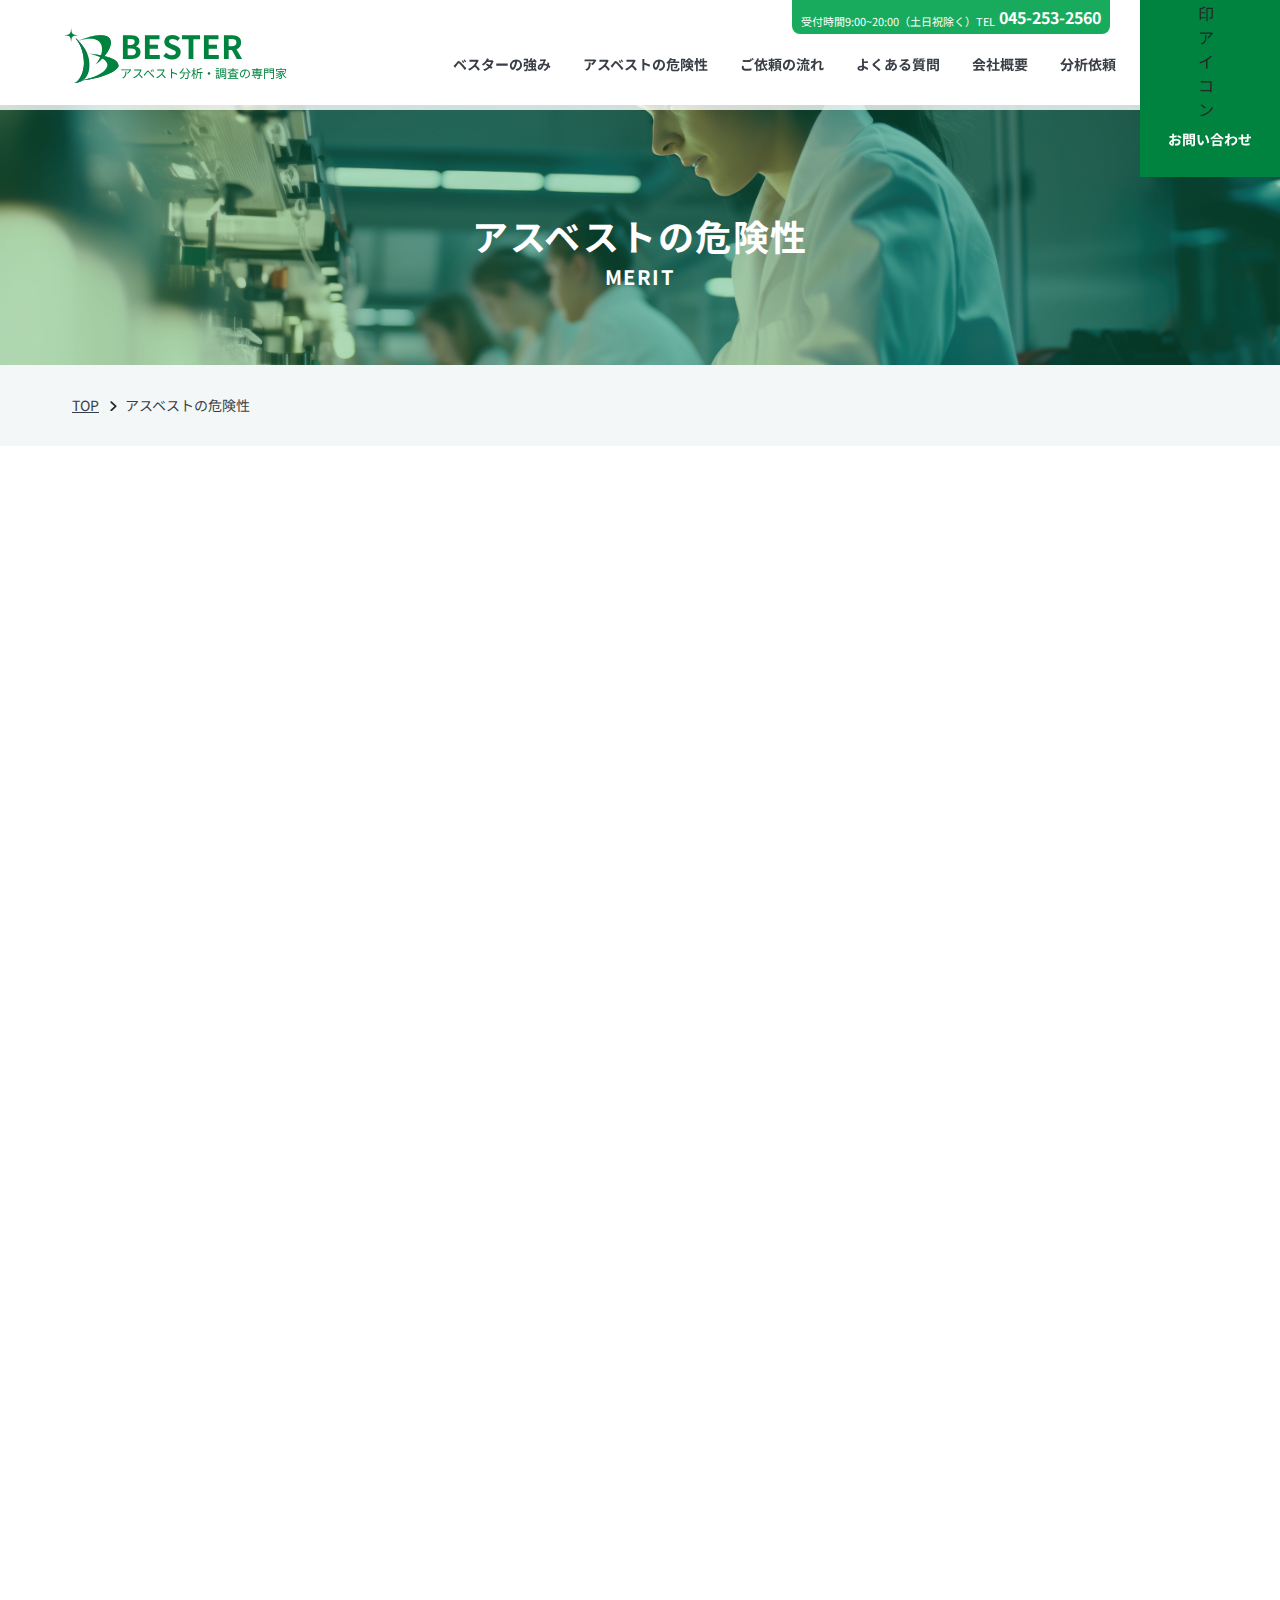
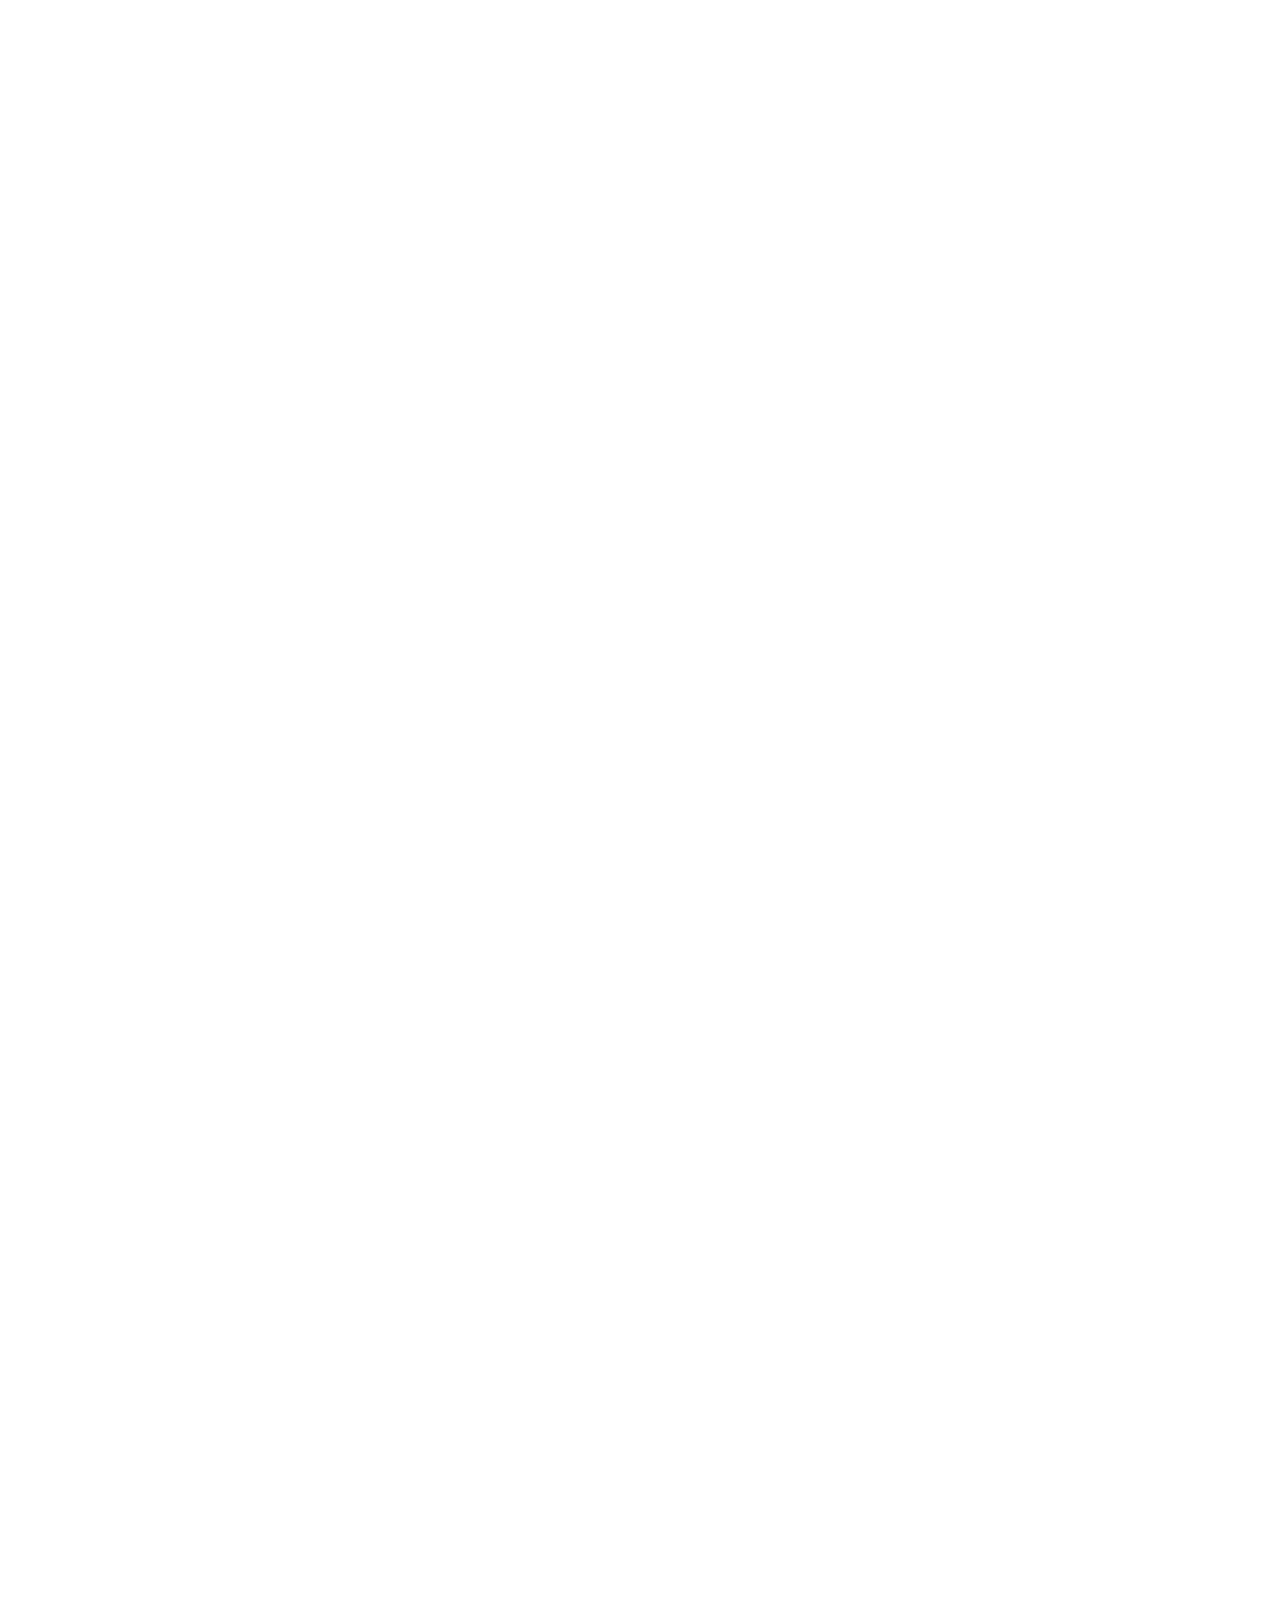
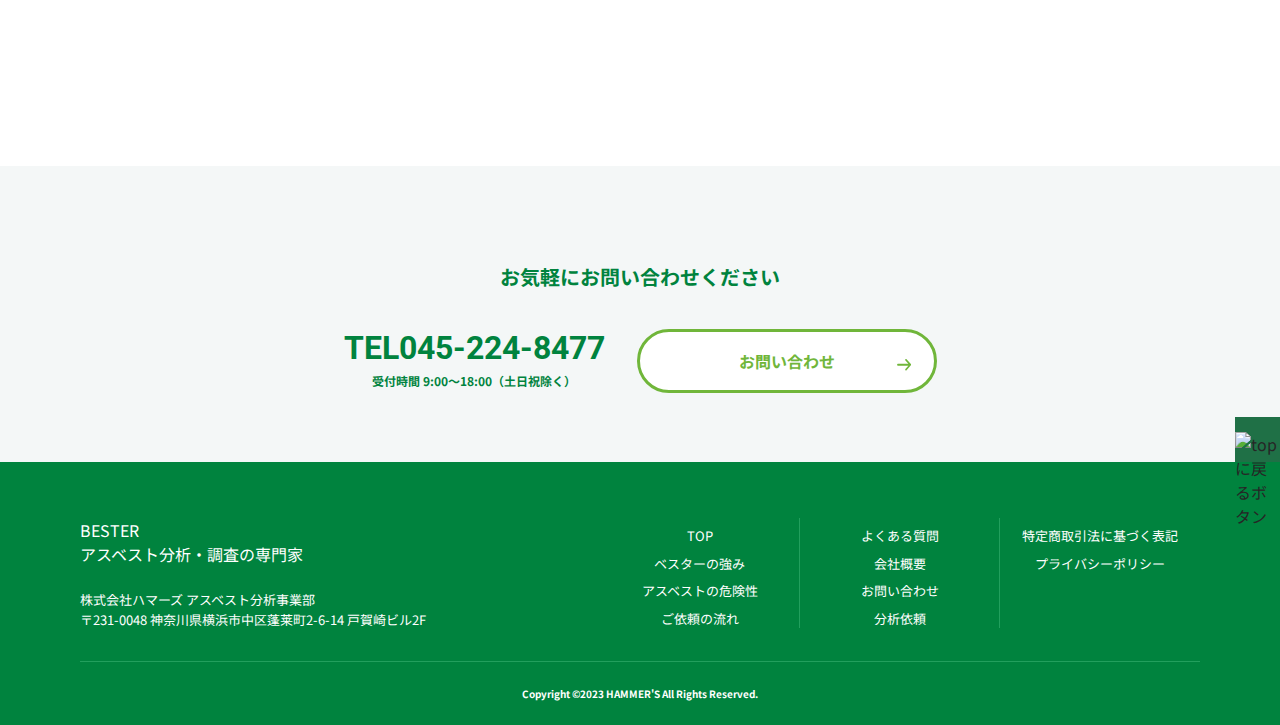
==== commit 927d0b63: "ラベル修正とリンクづけ" ====
--- a/about/index.html
+++ b/about/index.html
@@ -64,7 +64,7 @@
       </div>
       <div class="l-sub-mv__label-area">
         <p class="l-sub-mv__label">
-          <a href="#" class="l-sub-mv__label--top">TOP</a>
+          <a href="../" class="l-sub-mv__label--top">TOP</a>
           <span class="l-sub-mv__label--arrow"></span>
           <a href="" class="l-sub-mv__label--current">アスベストの危険性</a>
         </p>
--- a/css/common.css
+++ b/css/common.css
@@ -1 +1 @@
-@import"https://fonts.googleapis.com/css2?family=Noto+Sans+JP:wght@400;700&display=swap";@import"https://fonts.googleapis.com/css2?family=Roboto:wght@400;700&display=swap";*,::before,::after{box-sizing:border-box;background-repeat:no-repeat}::before,::after{text-decoration:inherit;vertical-align:inherit}:where(:root){cursor:default;line-height:1.5;overflow-wrap:break-word;-moz-tab-size:4;-o-tab-size:4;tab-size:4;-webkit-tap-highlight-color:rgba(0,0,0,0);-webkit-text-size-adjust:100%;-moz-text-size-adjust:100%;text-size-adjust:100%}:where(body){margin:0}:where(h1){font-size:2em;margin:.67em 0}:where(dl,ol,ul) :where(dl,ol,ul){margin:0}:where(hr){color:inherit;height:0}:where(nav) :where(ol,ul){list-style-type:none;padding:0}:where(nav li)::before{content:"​";float:left}:where(pre){font-family:monospace,monospace;font-size:1em;overflow:auto}:where(abbr[title]){text-decoration:underline;-webkit-text-decoration:underline dotted;text-decoration:underline dotted}:where(b,strong){font-weight:bolder}:where(code,kbd,samp){font-family:monospace,monospace;font-size:1em}:where(small){font-size:80%}:where(audio,canvas,iframe,img,svg,video){vertical-align:middle}:where(iframe){border-style:none}:where(svg:not([fill])){fill:currentColor}:where(table){border-collapse:collapse;border-color:currentColor;text-indent:0}:where(button,input,select){margin:0}:where(button,[type=button i],[type=reset i],[type=submit i]){-webkit-appearance:button;-moz-appearance:button;appearance:button}:where(fieldset){border:1px solid #a0a0a0}:where(progress){vertical-align:baseline}:where(textarea){margin:0;resize:vertical}:where([type=search i]){-webkit-appearance:textfield;-moz-appearance:textfield;appearance:textfield;outline-offset:-2px}::-webkit-inner-spin-button,::-webkit-outer-spin-button{height:auto}::-webkit-input-placeholder{color:inherit;opacity:.54}::-webkit-search-decoration{-webkit-appearance:none}::-webkit-file-upload-button{-webkit-appearance:button;font:inherit}:where(dialog){background-color:#fff;border:solid;color:#000;height:-moz-fit-content;height:fit-content;left:0;margin:auto;padding:1em;position:absolute;right:0;width:-moz-fit-content;width:fit-content}:where(dialog:not([open])){display:none}:where(details>summary:first-of-type){display:list-item}:where([aria-busy=true i]){cursor:progress}:where([aria-disabled=true i],[disabled]){cursor:not-allowed}:where([aria-hidden=false i][hidden]){display:initial}:where([aria-hidden=false i][hidden]:not(:focus)){clip:rect(0, 0, 0, 0);position:absolute}*,*:before,*:after{box-sizing:border-box;vertical-align:bottom;margin:0;padding:0}body{width:100%;font-family:"Noto Sans JP","Roboto",YuGothic,"Hiragino Kaku Gothic ProN","Hind",Meiryo,sans-serif;line-height:1.5;letter-spacing:5%;color:#262626;font-size:16px;margin:0 auto}@media screen and (max-width: 414px){body{font-size:14px}}ul{margin:0;padding:0}li{list-style-type:none}a{text-decoration:none;color:#393e46;cursor:pointer}img{display:block;max-width:100%;height:auto}*{border:1px solid #f0f}.l-header{width:100%;max-height:110px;display:flex;justify-content:space-between;align-items:center;position:fixed;top:0;left:0;right:0;z-index:9999;background-color:rgba(255,255,255,.8);transition:max-height .3s ease}.l-header.header-animation{max-height:80px;box-shadow:0px 8px 8px 0px rgba(0,0,0,.1)}@media screen and (max-width: 1023px){.l-header{padding:4px 0;background-color:rgba(255,255,255,.8);max-height:49px}.l-header.header-animation{max-height:49px;box-shadow:0px 8px 8px 0px rgba(0,0,0,.1)}}@media screen and (max-width: 414px){.l-header{background-color:rgba(255,255,255,.8);height:49px}.l-header.header-animation{height:49px;box-shadow:0px 8px 8px 0px rgba(0,0,0,.1)}}.l-header .l-header__logo{min-width:136px;color:#00833e;-moz-text-align-last:left;text-align-last:left;margin-left:120px}@media screen and (max-width: 1023px){.l-header .l-header__logo{margin-left:58px}}@media screen and (max-width: 414px){.l-header .l-header__logo{margin-left:38px}}.l-header .l-header__logo .l-header__logo-name{font-size:32px;font-weight:bold;position:relative;line-height:1}.l-header .l-header__logo .l-header__logo-name::before{content:"";position:absolute;top:0;left:-56px;background-image:url(../assets/images/logo.svg);background-repeat:no-repeat;background-size:contain;width:55px;height:55px}@media screen and (max-width: 1023px){.l-header .l-header__logo .l-header__logo-name::before{left:-40px;width:40px;height:40px}}@media screen and (max-width: 414px){.l-header .l-header__logo .l-header__logo-name::before{left:-32px;width:32px;height:32px}}@media screen and (max-width: 1023px){.l-header .l-header__logo .l-header__logo-name{font-size:23px}}.l-header .l-header__logo .l-header__logo-description{font-size:12px}@media screen and (max-width: 1023px){.l-header .l-header__logo .l-header__logo-description{font-size:10px}}@media screen and (max-width: 414px){.l-header .l-header__logo .l-header__logo-description{font-size:8px}}.l-header .l-header__navarea{display:flex;align-items:center}.l-header .l-header__navarea .l-header__phone{position:fixed;top:0;right:170px;background-color:#18ab5d;padding:5px 9px;border-radius:0 0 8px 8px;color:#fff;font-size:11px}.l-header .l-header__navarea .l-header__phone.header-animation{display:none}@media screen and (max-width: 1023px){.l-header .l-header__navarea .l-header__phone{display:none}}.l-header .l-header__navarea .l-header__nav{font-size:14px;font-weight:bold;position:relative}@media screen and (max-width: 1023px){.l-header .l-header__navarea .l-header__nav{position:absolute;top:0;left:0;right:0;height:100vh;background-color:rgba(0,131,62,.9);transition:all .9s;display:none}}.l-header .l-header__navarea .l-header__nav.--open{display:block}.l-header .l-header__navarea .l-header__nav .l-header__nav-list{display:flex;padding-top:18px}@media screen and (max-width: 1023px){.l-header .l-header__navarea .l-header__nav .l-header__nav-list{flex-direction:column;text-align:center;align-items:center;height:100vh;justify-content:center}}.l-header .l-header__navarea .l-header__nav .l-header__nav-list .l-header__nav-item{margin-left:32px}@media screen and (max-width: 1023px){.l-header .l-header__navarea .l-header__nav .l-header__nav-list .l-header__nav-item{margin:0;padding:40px}}.l-header .l-header__navarea .l-header__nav .l-header__nav-list .l-header__nav-item .l-header__nav-link{display:block;position:relative}.l-header .l-header__navarea .l-header__nav .l-header__nav-list .l-header__nav-item .l-header__nav-link::before{content:"";position:absolute;width:100%;height:2px;bottom:0;margin:-5px 0;background-color:#00833e;visibility:hidden;transform:scaleX(0);transition:all .4s ease-in-out 0s}.l-header .l-header__navarea .l-header__nav .l-header__nav-list .l-header__nav-item .l-header__nav-link:hover::before{opacity:.8;transition:all .3s ease;visibility:visible;transform:scaleX(1)}.l-header .l-header__navarea .l-header__nav .l-header__nav-list .l-header__nav-item .l-header__nav-link.current::before{visibility:visible;transform:scaleX(1)}@media screen and (max-width: 1023px){.l-header .l-header__navarea .l-header__nav .l-header__nav-list .l-header__nav-item .l-header__nav-link{min-width:300px;color:#fff}}.l-header .l-header__nav-contact{background-color:#00833e;padding:27px 28px;margin-left:24px;transition:padding .3s ease}.l-header .l-header__nav-contact.header-animation{padding:12px 16px}.l-header .l-header__nav-contact:hover{opacity:.8;transition:all .3s ease}@media screen and (max-width: 1023px){.l-header .l-header__nav-contact{display:none}}.l-header .l-header__nav-contact .l-header__navicon{margin:0 auto;padding-bottom:8px}.l-header .l-header__nav-contact .l-header__btn{display:block;color:#fff;font-size:14px;font-weight:bold}.l-footer{background-color:#00833e;margin:0 calc(50% - 50vw);padding:0 calc(50vw - 50%);position:relative}.l-footer .l-footer__top{display:flex;justify-content:space-between;color:#fff;padding:56px 80px 0}@media screen and (max-width: 768px){.l-footer .l-footer__top{padding:8px 0 0px 16px}}@media screen and (max-width: 414px){.l-footer .l-footer__top{padding:4px 0 0px 8px}}.l-footer .l-footer__top .l-footer__logo .l-footer__logoarea{display:flex;align-items:center}.l-footer .l-footer__top .l-footer__logo .l-footer__logoarea .l-footer__logo-right .l-footer__logo-name{font-size:32px;font-weight:bold;line-height:1}@media screen and (max-width: 414px){.l-footer .l-footer__top .l-footer__logo .l-footer__logoarea .l-footer__logo-right .l-footer__logo-name{font-size:23px}}.l-footer .l-footer__top .l-footer__logo .l-footer__logoarea .l-footer__logo-right .l-footer__logo-description{font-size:12px;font-weight:bold}@media screen and (max-width: 414px){.l-footer .l-footer__top .l-footer__logo .l-footer__logoarea .l-footer__logo-right .l-footer__logo-description{font-size:10px}}.l-footer .l-footer__top .l-footer__logo .l-footer__logo-company{padding-top:24px;font-size:13px}@media screen and (max-width: 414px){.l-footer .l-footer__top .l-footer__logo .l-footer__logo-company{padding-top:16px;font-size:10px}}.l-footer .l-footer__top .l-footer__logo .l-footer__logo-address{font-size:13px;padding-bottom:32px;min-width:400px}@media screen and (max-width: 414px){.l-footer .l-footer__top .l-footer__logo .l-footer__logo-address{font-size:10px;padding-bottom:16px}}.l-footer .l-footer__top .l-footer__nav-list{-moz-columns:3;columns:3;-moz-column-gap:0;column-gap:0}@media screen and (max-width: 1023px){.l-footer .l-footer__top .l-footer__nav-list{display:none}}.l-footer .l-footer__top .l-footer__nav-list .l-footer__nav-item{text-align:center;min-width:200px;border-right:1px solid #229f5d}.l-footer .l-footer__top .l-footer__nav-list .l-footer__nav-item .l-footer__nav-link{display:block;font-size:13px;color:#fff;text-align:center;padding-top:8px}.l-footer .l-footer__top .l-footer__nav-list .l-footer__nav-item .l-footer__nav-link:hover{opacity:.8;transition:all .3s ease}.l-footer .l-footer__top .l-footer__nav-list .--noborder{border:none}.l-footer .l-footer__bottom{margin:0 80px;padding:24px 0;text-align:center;align-items:center;border-top:1px solid #229f5d}@media screen and (max-width: 768px){.l-footer .l-footer__bottom{margin:0 16px;padding:16px 0}}@media screen and (max-width: 414px){.l-footer .l-footer__bottom{margin:0 8px;padding:10px 0}}.l-footer .l-footer__bottom .l-footer__copyright{color:#fff;font-weight:bold;font-size:10px}.main .l-mv{background-image:url(../assets/images/mainvisual.png);background-repeat:no-repeat;background-size:cover;background-position:center;height:100vh;margin:0 calc(50% - 50vw);padding:0 calc(50vw - 50%);position:relative}.main .l-mv .l-mv__heroarea{width:100%;max-width:900px;display:flex;justify-content:space-between;align-items:center;position:absolute;top:40%;left:50%;transform:translate(-50%, -40%)}@media screen and (max-width: 768px){.main .l-mv .l-mv__heroarea{flex-direction:column;justify-content:center}}@media screen and (max-width: 414px){.main .l-mv .l-mv__heroarea{margin:0}}.main .l-mv .l-mv__heroarea .l-mv__hero-text{color:#323031;font-size:46px;line-height:160%;font-weight:bold;line-height:160%}@media screen and (max-width: 768px){.main .l-mv .l-mv__heroarea .l-mv__hero-text{font-size:28px;text-align:center;padding-bottom:46px}}.main .l-mv .l-mv__heroarea .l-mv__btnarea{max-width:352px;height:78px;position:relative}@media screen and (max-width: 414px){.main .l-mv .l-mv__heroarea .l-mv__btnarea{min-width:238px}}.main .l-mv .l-mv__heroarea .l-mv__btnarea .l-mv__ctabtn{display:block;width:100%;border-radius:50px;padding:16px 64px;font-size:26px;font-weight:bold;background:#00b09b;background:linear-gradient(64deg, rgb(0, 176, 155) 0%, rgb(150, 201, 61) 100%);color:#fff;display:flex;align-items:center;justify-content:center;box-shadow:0px 5px 10px rgba(0,0,0,.2)}.main .l-mv .l-mv__heroarea .l-mv__btnarea .l-mv__ctabtn::after{content:"";background-image:url(../assets/images/arrow-ctabtn.svg);background-repeat:no-repeat;position:absolute;top:45%;transform:translateX(-45%);right:5%;width:15px;height:15px;transition:all .3s}.main .l-mv .l-mv__heroarea .l-mv__btnarea .l-mv__ctabtn:hover::after{right:4%}@media screen and (max-width: 414px){.main .l-mv .l-mv__heroarea .l-mv__btnarea .l-mv__ctabtn{font-size:18px}}.main .l-mv .l-mv__flex-container{display:flex;position:absolute;top:80%;left:50%;transform:translate(-50%, -80%)}@media screen and (max-width: 768px){.main .l-mv .l-mv__flex-container{justify-content:center}}.main .l-mv .l-mv__flex-container .l-mv__flex-img-bg{width:180px;height:180px;background-image:url(../assets/images/mv-textbg.png);background-repeat:no-repeat;background-size:cover;background-position:center;position:relative;text-align:center;margin:0 16px}@media screen and (max-width: 768px){.main .l-mv .l-mv__flex-container .l-mv__flex-img-bg{width:110px;height:110px}}@media screen and (max-width: 768px){.main .l-mv .l-mv__flex-container .l-mv__flex-img-bg{margin:0 8px}}.main .l-mv .l-mv__flex-container .l-mv__flex-img-bg .l-mv__hero-descroption{min-width:164px;color:#00833e;font-size:15px;line-height:155%;position:absolute;top:50%;left:50%;transform:translate(-50%, -50%)}@media screen and (max-width: 768px){.main .l-mv .l-mv__flex-container .l-mv__flex-img-bg .l-mv__hero-descroption{font-size:10px}}@media screen and (max-width: 414px){.main .l-mv .l-mv__flex-container .l-mv__flex-img-bg .l-mv__hero-descroption{min-width:112px}}.main .l-mv .l-mv__flex-container .l-mv__flex-img-bg .l-mv__hero-descroption .l-mv__hero-hero-descroption--bold{font-size:20px}@media screen and (max-width: 768px){.main .l-mv .l-mv__flex-container .l-mv__flex-img-bg .l-mv__hero-descroption .l-mv__hero-hero-descroption--bold{font-size:10px}}.main .l-feature{background-color:#fff;margin:0 calc(50% - 50vw);padding:0 calc(50vw - 50%);padding:64px 0}@media screen and (max-width: 768px){.main .l-feature{padding-top:64px}}@media screen and (max-width: 414px){.main .l-feature{padding-top:32px}}.main .l-feature .l-feature__text-top{max-width:650px;font-weight:bold;margin:0 auto;text-align:center;line-height:200%;padding-bottom:48px}@media screen and (max-width: 768px){.main .l-feature .l-feature__text-top{font-size:12px}}.main .l-feature .l-feature__card{max-width:500px;text-align:center;margin:0 20px;padding-bottom:24px}@media screen and (max-width: 768px){.main .l-feature .l-feature__card{margin:0 auto;width:383px}}@media screen and (max-width: 414px){.main .l-feature .l-feature__card{width:314px}}.main .l-feature .l-feature__card .l-feature__card-top{background-color:#229f5d;padding:4px 24px;border-radius:7px 7px 0 0}.main .l-feature .l-feature__card .l-feature__card-top .l-feature__card-top--text{color:#fff;font-size:20px;font-weight:bold;position:relative;display:inline-block}@media screen and (max-width: 768px){.main .l-feature .l-feature__card .l-feature__card-top .l-feature__card-top--text{font-size:14px}}.main .l-feature .l-feature__card .l-feature__card-top .l-feature__card-top--text::before{content:"";position:absolute;top:55%;transform:translateY(-50%);left:-25px;width:20px;height:20px;background-image:url("../assets/images/check-icon.svg");background-size:cover;background-repeat:no-repeat}.main .l-feature .l-feature__card .l-feature__card-bottom{border:3px solid #229f5d;border-top:none;border-radius:0 0 7px 7px;padding:32px 24px;background-color:#fff;box-shadow:0px 5px 10px rgba(0,0,0,.2)}@media screen and (max-width: 768px){.main .l-feature .l-feature__card .l-feature__card-bottom{padding:24px}}@media screen and (max-width: 414px){.main .l-feature .l-feature__card .l-feature__card-bottom{padding:14px}}.main .l-feature .l-feature__card .l-feature__card-bottom .l-feature__card-bottom--day{font-size:40px;font-weight:bold}.main .l-feature .l-feature__card .l-feature__card-bottom .l-feature__card-bottom--day.--secondary{font-size:32px}@media screen and (max-width: 768px){.main .l-feature .l-feature__card .l-feature__card-bottom .l-feature__card-bottom--day.--secondary{font-size:20px}}@media screen and (max-width: 768px){.main .l-feature .l-feature__card .l-feature__card-bottom .l-feature__card-bottom--day{font-size:20px}}.main .l-feature .l-feature__text-bottom{display:flex;justify-content:center;align-items:center;margin:0 auto;line-height:180%;padding-bottom:64px}@media screen and (max-width: 768px){.main .l-feature .l-feature__text-bottom{font-size:12px;padding-bottom:24px}}.main .l-feature .l-feature__text-bottom .l-feature__text{font-size:10px;-moz-text-align-last:left;text-align-last:left}.main .l-feature .l-feature__info{display:flex;align-items:center;justify-content:space-between;padding-bottom:64px}@media screen and (max-width: 414px){.main .l-feature .l-feature__info{flex-direction:column;justify-content:center;padding-bottom:32px}}.main .l-feature .l-feature__info .l-feature__info-area{max-width:270px;height:auto}@media screen and (max-width: 768px){.main .l-feature .l-feature__info .l-feature__info-area{margin:0 4px}}@media screen and (max-width: 414px){.main .l-feature .l-feature__info .l-feature__info-area{margin:0;padding-bottom:32px}}.main .l-feature .l-feature__info .l-feature__info-area .l-feature__info-img{padding-bottom:16px}.main .l-feature .l-feature__info .l-feature__info-area .l-feature__info-text{font-weight:bold}@media screen and (max-width: 768px){.main .l-feature .l-feature__info .l-feature__info-area .l-feature__info-text{font-size:12px}}@media screen and (max-width: 414px){.main .l-feature .l-feature__info .l-feature__info-area .l-feature__info-text{font-size:16px}}.main .l-feature .l-feature__ctabtn-area{display:flex;justify-content:center;gap:32px}@media screen and (max-width: 768px){.main .l-feature .l-feature__ctabtn-area{flex-direction:column;gap:8px}}.main .l-feature .l-feature__ctabtn-area .l-feature__ctabtn{display:flex;justify-content:center;align-items:center;padding-bottom:64px}@media screen and (max-width: 768px){.main .l-feature .l-feature__ctabtn-area .l-feature__ctabtn{padding-bottom:24px}}.main .l-flow{background-color:#f4f7f7;margin:0 calc(50% - 50vw);padding:0 calc(50vw - 50%);padding:64px 0}.main .l-flow .l-flow__card-container{display:flex;justify-content:space-between;padding:64px 0}@media screen and (max-width: 768px){.main .l-flow .l-flow__card-container{flex-direction:column;justify-content:center;padding:32px 0}}.main .l-flow .l-flow__card-container .l-flow__card{max-width:200px;text-align:center}@media screen and (max-width: 768px){.main .l-flow .l-flow__card-container .l-flow__card{margin:0 auto;padding-bottom:24px;max-width:400px}}.main .l-flow .l-flow__card-container .l-flow__card .l-flow__card-border{max-width:200px;position:relative;z-index:1}@media screen and (max-width: 768px){.main .l-flow .l-flow__card-container .l-flow__card .l-flow__card-border{max-width:400px}}.main .l-flow .l-flow__card-container .l-flow__card .l-flow__card-border::after{content:"";position:absolute;top:50%;transform:translateY(-50%);right:-100px;width:100%;height:2px;border-top:2px dashed #00833e;z-index:-1}@media screen and (max-width: 768px){.main .l-flow .l-flow__card-container .l-flow__card .l-flow__card-border::after{content:none}}.main .l-flow .l-flow__card-container .l-flow__card .l-flow__card-border .l-flow__card-img{padding-bottom:16px;width:100%}.main .l-flow .l-flow__card-container .l-flow__card:last-child .l-flow__card-border::after{border:none}.main .l-flow .l-flow__card-container .l-flow__card-ttl{font-size:20px;font-weight:bold;color:#00833e;padding-bottom:16px}.main .l-flow .l-flow__card-container .l-flow__card-description{text-align:justify;line-height:170%}.main .l-flow .l-flow__card-container .l-flow__card-description.--link{text-decoration:underline}.main .l-flow .l-flow__ctabtn{display:flex;justify-content:center;align-items:center;padding-bottom:64px}.main .l-survey{background-color:#fff}.main .l-survey .l-surbey__ttl{display:flex;justify-content:center;align-items:center;padding-top:64px}.main .l-survey .l-surbey__ttl .l-surbey__ttl-text{font-size:32px;font-weight:bold}@media screen and (max-width: 768px){.main .l-survey .l-surbey__ttl .l-surbey__ttl-text{font-size:22px}}@media screen and (max-width: 414px){.main .l-survey .l-surbey__ttl .l-surbey__ttl-text{font-size:15px}}.main .l-survey .l-surbey__ttl .l-surbey__ttl-text.--font{font-size:40px;color:#00833e;position:relative}@media screen and (max-width: 768px){.main .l-survey .l-surbey__ttl .l-surbey__ttl-text.--font{font-size:28px}}@media screen and (max-width: 414px){.main .l-survey .l-surbey__ttl .l-surbey__ttl-text.--font{font-size:20px}}.main .l-survey .l-surbey__ttl .l-surbey__ttl-text.--font::after{content:"";position:absolute;bottom:0;left:0;width:100%;border-bottom:2px dashed #00833e}.main .l-survey .l-surbey__flex-container{display:flex;padding:40px 0 80px}@media screen and (max-width: 768px){.main .l-survey .l-surbey__flex-container{flex-direction:column;justify-content:center}}.main .l-survey .l-surbey__flex-container .l-surbey__imgarea{flex:5;position:relative}@media screen and (max-width: 768px){.main .l-survey .l-surbey__flex-container .l-surbey__imgarea{display:flex;justify-content:center}}.main .l-survey .l-surbey__flex-container .l-surbey__imgarea .l-surbey__img1{max-width:245px}@media screen and (max-width: 414px){.main .l-survey .l-surbey__flex-container .l-surbey__imgarea .l-surbey__img1{max-width:170px}}.main .l-survey .l-surbey__flex-container .l-surbey__imgarea .l-surbey__img2{max-width:245px;position:absolute;top:5%;left:40%}@media screen and (max-width: 768px){.main .l-survey .l-surbey__flex-container .l-surbey__imgarea .l-surbey__img2{position:static}}@media screen and (max-width: 414px){.main .l-survey .l-surbey__flex-container .l-surbey__imgarea .l-surbey__img2{max-width:170px}}.main .l-survey .l-surbey__flex-container .l-surbey__info{flex:5;max-width:428px}@media screen and (max-width: 768px){.main .l-survey .l-surbey__flex-container .l-surbey__info{margin:0 auto}}@media screen and (max-width: 414px){.main .l-survey .l-surbey__flex-container .l-surbey__info{padding:8px}}.main .l-survey .l-surbey__flex-container .l-surbey__info .l-surbey__description{text-align:justify;padding:40px 0 84px;line-height:200%}.main .l-survey .l-surbey__flex-container .l-surbey__info .l-surbey__ctabtn{display:flex;justify-content:center}.main .l-merit-top{background-color:#f4f7f7;margin:0 calc(50% - 50vw);padding:0 calc(50vw - 50%);padding:64px 0}.main .l-merit-top .l-merit-top__list{position:relative;padding:90px 24px;border:solid 4px #00833e;border-radius:15px;display:flex;justify-content:center;gap:94px;margin-bottom:80px}@media screen and (max-width: 768px){.main .l-merit-top .l-merit-top__list{padding:56px 16px;flex-direction:column;gap:24px;border:solid 2px #00833e}}@media screen and (max-width: 414px){.main .l-merit-top .l-merit-top__list{margin-bottom:32px}}.main .l-merit-top .l-merit-top__list::after{content:"EASY&SPEEDY";position:absolute;top:-28px;left:15px;text-align:right;background:#f4f7f7;font-size:32px;color:#00833e;padding:0 10px;font-weight:bold;font-family:"Roboto",sans-serif}@media screen and (max-width: 768px){.main .l-merit-top .l-merit-top__list::after{font-size:24px;top:-21px}}.main .l-merit-top .l-merit-top__list .l-merit-top__list-img{max-width:154px;height:auto}@media screen and (max-width: 768px){.main .l-merit-top .l-merit-top__list .l-merit-top__list-img{margin:0 auto}}.main .l-merit-top .l-merit-top__list .l-merit-top__list-text{max-width:480px;font-size:24px;font-weight:bold;line-height:180%}@media screen and (max-width: 768px){.main .l-merit-top .l-merit-top__list .l-merit-top__list-text{font-size:20px;max-width:80%;margin:0 auto}}.main .l-merit-top .l-merit-top__list--secondary{position:relative;padding:90px 24px;border:solid 4px #00833e;border-radius:15px;display:flex;flex-direction:row-reverse;justify-content:center;align-items:center;gap:94px;margin-bottom:80px}@media screen and (max-width: 768px){.main .l-merit-top .l-merit-top__list--secondary{padding:56px 16px;flex-direction:column;gap:24px;border:solid 2px #00833e}}@media screen and (max-width: 414px){.main .l-merit-top .l-merit-top__list--secondary{margin-bottom:32px}}.main .l-merit-top .l-merit-top__list--secondary::after{content:"RELIABLE";position:absolute;top:-28px;right:15px;text-align:right;background:#f4f7f7;font-size:32px;color:#00833e;padding:0 10px;font-weight:bold;font-family:"Roboto",sans-serif}@media screen and (max-width: 768px){.main .l-merit-top .l-merit-top__list--secondary::after{font-size:24px;top:-21px}}.main .l-merit-top .l-merit-top__list--secondary .l-merit-top__list--secondary-img{max-width:154px;height:auto}@media screen and (max-width: 768px){.main .l-merit-top .l-merit-top__list--secondary .l-merit-top__list--secondary-img{margin:0 auto}}.main .l-merit-top .l-merit-top__list--secondary .l-merit-top__list--secondary-text{max-width:480px;font-size:24px;font-weight:bold;line-height:180%}@media screen and (max-width: 768px){.main .l-merit-top .l-merit-top__list--secondary .l-merit-top__list--secondary-text{font-size:20px;max-width:80%;margin:0 auto}}.main .l-merit-top .l-merit-top__list--tertiary{position:relative;padding:90px 24px;border:solid 4px #00833e;border-radius:15px;display:flex;justify-content:center;align-items:center;gap:94px;margin-bottom:80px}@media screen and (max-width: 768px){.main .l-merit-top .l-merit-top__list--tertiary{padding:56px 16px;flex-direction:column;gap:24px;border:solid 2px #00833e}}@media screen and (max-width: 414px){.main .l-merit-top .l-merit-top__list--tertiary{margin-bottom:32px}}.main .l-merit-top .l-merit-top__list--tertiary::after{content:"ALL IN";position:absolute;top:-28px;left:15px;text-align:right;background:#f4f7f7;font-size:32px;color:#00833e;padding:0 10px;font-weight:bold;font-family:"Roboto",sans-serif}@media screen and (max-width: 768px){.main .l-merit-top .l-merit-top__list--tertiary::after{font-size:24px;top:-21px}}.main .l-merit-top .l-merit-top__list--tertiary .l-merit-top__list--tertiary-img{max-width:154px;height:auto}@media screen and (max-width: 768px){.main .l-merit-top .l-merit-top__list--tertiary .l-merit-top__list--tertiary-img{margin:0 auto}}.main .l-merit-top .l-merit-top__list--tertiary .l-merit-top__list--tertiary-text{max-width:480px;font-size:24px;font-weight:bold;line-height:180%}@media screen and (max-width: 768px){.main .l-merit-top .l-merit-top__list--tertiary .l-merit-top__list--tertiary-text{font-size:20px;max-width:80%;margin:0 auto}}.main .l-merit-top .l-merit-top__ctabtn{display:flex;justify-content:center;align-items:center;padding-bottom:64px}@media screen and (max-width: 768px){.main .l-merit-top .l-merit-top__ctabtn{padding-bottom:24px}}.main .l-faq{padding:64px 0}.main .l-faq .l-faq__list{padding-bottom:64px}.main .l-faq .l-faq__list .l-faq__item{position:relative;margin:40px 0 0;cursor:pointer}@media screen and (max-width: 768px){.main .l-faq .l-faq__list .l-faq__item{margin:10px 0 0}}.main .l-faq .l-faq__list .l-faq__item:first-child{margin-top:0}.main .l-faq .l-faq__list .l-faq__item::after{position:absolute;top:34px;right:26px;display:block;width:10px;height:10px;margin:auto;content:"";transform:rotate(135deg);border-top:2px solid #262626;border-right:2px solid #262626;transition:all .3s}@media screen and (max-width: 768px){.main .l-faq .l-faq__list .l-faq__item::after{top:20px;right:20px;width:7px;height:7px}}.main .l-faq .l-faq__list .l-faq__item.--arrow::after{transform:rotate(-45deg)}.main .l-faq .l-faq__list .l-faq__item .l-faq__question{position:relative;margin:0;padding:24px 20px 24px 80px;background:#f4f7f7;border-radius:16px;font-weight:bold;font-family:"Roboto",sans-serif}@media screen and (max-width: 768px){.main .l-faq .l-faq__list .l-faq__item .l-faq__question{padding:16px 38px 16px 50px;font-size:14px}}.main .l-faq .l-faq__list .l-faq__item .l-faq__question::before{font-size:20px;line-height:1;position:absolute;top:16px;left:16px;display:block;content:"Q";color:#3285bf;background-color:#00833e;color:#fff;border-radius:50%;width:40px;height:40px;text-align:center;line-height:39px}@media screen and (max-width: 768px){.main .l-faq .l-faq__list .l-faq__item .l-faq__question::before{top:11px;left:15px;width:28px;height:28px;line-height:30px;font-size:14px}}.main .l-faq .l-faq__list .l-faq__item .l-faq__answer{position:relative;margin:0;padding:20px 20px 20px 80px;line-height:170%}@media screen and (max-width: 768px){.main .l-faq .l-faq__list .l-faq__item .l-faq__answer{margin:0;padding:16px 16px 16px 50px;font-size:14px}}.main .l-faq .l-faq__list .l-faq__item .l-faq__answer::before{font-size:22px;line-height:1;position:absolute;left:16px;top:14px;display:block;content:"A";font-weight:bold;color:#3285bf;border:1px solid #00833e;color:#00833e;border-radius:50%;width:40px;height:40px;text-align:center;line-height:33px}@media screen and (max-width: 768px){.main .l-faq .l-faq__list .l-faq__item .l-faq__answer::before{font-size:14px;left:15px;margin-top:0;width:28px;height:28px;line-height:25px}}.main .l-faq .l-faq__list .l-faq__item .l-faq__answer .l-faq__text{margin:30px 0 0;text-align:justify}.main .l-faq .l-faq__list .l-faq__item .l-faq__answer .l-faq__text:first-child{margin-top:0}.main .l-faq .l-faq__ctabtn{display:flex;justify-content:center;align-items:center;padding-bottom:64px}.main .l-access{background-color:#f4f7f7;margin:0 calc(50% - 50vw);padding:0 calc(50vw - 50%);padding:64px 0}@media screen and (max-width: 768px){.main .l-access{padding-top:64px}}@media screen and (max-width: 414px){.main .l-access{padding-top:16px}}.main .l-access .l-access__pointarea{display:flex;justify-content:center;align-items:center;padding-bottom:24px;gap:40px}@media screen and (max-width: 768px){.main .l-access .l-access__pointarea{flex-direction:column;gap:24px}}.main .l-access .l-access__pointarea .l-access_point-card{max-width:400px}@media screen and (max-width: 768px){.main .l-access .l-access__pointarea .l-access_point-card{max-width:300}}.main .l-access .l-access__pointarea .l-access_point-card .l-access__point1{white-space:nowrap;font-size:20px;font-weight:bold;color:#00833e;background-color:#f4f7f7;padding:8px 80px;border:1px solid #00833e;border-radius:5px;text-align:center;position:relative;display:block;width:400px}@media screen and (max-width: 768px){.main .l-access .l-access__pointarea .l-access_point-card .l-access__point1{padding:8px 40px;font-size:16px;white-space:normal}}@media screen and (max-width: 414px){.main .l-access .l-access__pointarea .l-access_point-card .l-access__point1{width:324px}}.main .l-access .l-access__pointarea .l-access_point-card .l-access__point1::before{content:"";display:inline-block;width:21px;height:21px;line-height:1.2;margin-right:4px;background-image:url(../assets/images/access-checkicon.svg);background-repeat:no-repeat;background-size:contain}@media screen and (max-width: 768px){.main .l-access .l-access__pointarea .l-access_point-card .l-access__point1::before{content:"";width:15px;height:16px;left:18px;top:15px;background-size:contain}}.main .l-access .l-access__pointarea .l-access_point-card .l-access__point2{white-space:nowrap;font-size:20px;font-weight:bold;color:#00833e;background-color:#f4f7f7;padding:8px 56px;border:1px solid #00833e;border-radius:5px;text-align:center;position:relative;display:block;width:400px}@media screen and (max-width: 768px){.main .l-access .l-access__pointarea .l-access_point-card .l-access__point2{padding:8px 40px;font-size:16px;white-space:normal}}@media screen and (max-width: 414px){.main .l-access .l-access__pointarea .l-access_point-card .l-access__point2{width:324px}}.main .l-access .l-access__pointarea .l-access_point-card .l-access__point2::before{content:"";display:inline-block;width:21px;height:21px;line-height:1.2;margin-right:4px;background-image:url(../assets/images/access-checkicon.svg);background-repeat:no-repeat;background-size:contain}@media screen and (max-width: 768px){.main .l-access .l-access__pointarea .l-access_point-card .l-access__point2::before{content:"";width:15px;height:16px;left:18px;top:15px;background-size:contain}}.main .l-access .l-access__textarea{text-align:center}.main .l-access .l-access__textarea .l-acces__text{line-height:200%;padding-bottom:40px}.main .l-access .l-access__addressarea{background-color:#fff;display:flex;justify-content:center;margin:0 calc(50% - 50vw);padding:0 calc(50vw - 50%);box-shadow:0px 8px 8px 0px rgba(0,0,0,.1)}@media screen and (max-width: 768px){.main .l-access .l-access__addressarea{flex-direction:column;justify-content:center}}.main .l-access .l-access__addressarea .l-access__address-map{width:100%;max-width:686px}.main .l-access .l-access__addressarea .l-access__address-map iframe{max-width:686px;width:100%;min-height:364px}.main .l-access .l-access__addressarea .l-access__address-info{flex:auto;max-width:524px;background-color:#fff;padding:24px 32px}.main .l-access .l-access__addressarea .l-access__address-info .l-access__namearea{padding-bottom:24px}@media screen and (max-width: 768px){.main .l-access .l-access__addressarea .l-access__address-info .l-access__namearea{padding-bottom:16px}}.main .l-access .l-access__addressarea .l-access__address-info .l-access__namearea .l-access__name{font-weight:bold;font-size:20px}.main .l-access .l-access__addressarea .l-access__address-info .l-access__infoarea{padding-bottom:8px}@media screen and (max-width: 768px){.main .l-access .l-access__addressarea .l-access__address-info .l-access__infoarea{padding-bottom:16px}}.main .l-access .l-access__addressarea .l-access__address-info .l-access__infoarea .l-access__info{font-weight:bold;font-size:20px;color:#70b63a}.main .l-access .l-access__addressarea .l-access__address-info .l-access__adressarea{padding-bottom:24px}@media screen and (max-width: 768px){.main .l-access .l-access__addressarea .l-access__address-info .l-access__adressarea{padding-bottom:16px}}.main .l-access .l-access__addressarea .l-access__address-info .l-access__adressarea .l-access__adress{font-size:16px}.main .l-access .l-access__addressarea .l-access__address-info .l-access__telarea{padding-bottom:48px}@media screen and (max-width: 768px){.main .l-access .l-access__addressarea .l-access__address-info .l-access__telarea{padding-bottom:24px}}.main .l-access .l-access__addressarea .l-access__address-info .l-access__telarea .l-access__tel{color:#262626}.main .l-access .l-access__addressarea .l-access__address-info .l-access__telarea .l-access__tel.--link:hover{opacity:.8;transition:all .3s ease}.main .l-access .l-access__addressarea .l-access__address-info .l-access__ctabtn{display:flex;justify-content:start}@media screen and (max-width: 414px){.main .l-access .l-access__addressarea .l-access__address-info .l-access__ctabtn{justify-content:center}}.main .l-contact{background-color:#f4f7f7;margin:0 calc(50% - 50vw);padding:0 calc(50vw - 50%);padding:64px 0;position:relative}.main .l-contact .l-contact-ttl{text-align:center;padding:32px 0}.main .l-contact .l-contact-ttl .l-contact-text{color:#00833e;font-size:20px;font-weight:bold}.main .l-contact .l-contact__infoarea{display:flex;justify-content:center;align-items:center;gap:32px}@media screen and (max-width: 768px){.main .l-contact .l-contact__infoarea{flex-direction:column;justify-content:center}}.main .l-contact .l-contact__infoarea .l-contact__telarea{text-align:center;padding-bottom:8px}.main .l-contact .l-contact__infoarea .l-contact__telarea .l-contact__tel{font-size:32px;font-family:"Roboto",sans-serif;font-weight:bold;color:#00833e}.main .l-contact .l-contact__infoarea .l-contact__telarea .l-contact__tel.--link:hover{opacity:.8;transition:all .3s ease}.main .l-contact .l-contact__infoarea .l-contact__telarea .l-contact__time{color:#00833e;font-size:12px;font-weight:bold}.main .l-contact .l-contact__btnarea{text-align:center;display:flex;justify-content:start}.main .l-contact .l-contact__btnarea .l-contact__btn{font-size:14px}.main .l-sub-mv{padding-top:105px}.main .l-sub-mv .l-sub-mv__area{width:100%;height:260px;background-image:url(../assets/images/subvisual.jpg);background-repeat:no-repeat;background-size:cover;background-position:center;position:relative}.main .l-sub-mv .l-sub-mv__area::after{content:"";position:absolute;top:0;left:0;z-index:1;width:100%;height:260px;background-color:rgba(0,131,62,.3)}.main .l-sub-mv .l-sub-mv__area .l-sub-mv__hero{font-size:36px;letter-spacing:1.5px;font-weight:bold;color:#fff;position:absolute;top:50%;left:50%;transform:translate(-50%, -50%);z-index:2}@media screen and (max-width: 768px){.main .l-sub-mv .l-sub-mv__area .l-sub-mv__hero{font-size:32px;letter-spacing:1.3px}}@media screen and (max-width: 414px){.main .l-sub-mv .l-sub-mv__area .l-sub-mv__hero{font-size:24px;letter-spacing:1.3px}}.main .l-sub-mv .l-sub-mv__area .l-sub-mv__hero::after{content:"COMPANY";color:#fff;font-size:20px;font-weight:bold;position:absolute;top:100%;left:50%;transform:translateX(-50%)}@media screen and (max-width: 768px){.main .l-sub-mv .l-sub-mv__area .l-sub-mv__hero::after{font-size:16px}}@media screen and (max-width: 414px){.main .l-sub-mv .l-sub-mv__area .l-sub-mv__hero::after{font-size:12px}}.main .l-sub-mv .l-sub-mv__label-area{background-color:#f4f7f7;margin:0 calc(50% - 50vw);padding:0 calc(50vw - 50%)}.main .l-sub-mv .l-sub-mv__label-area .l-sub-mv__label{padding:30px 0 30px 64px;display:flex;align-items:center;justify-content:start}@media screen and (max-width: 768px){.main .l-sub-mv .l-sub-mv__label-area .l-sub-mv__label{padding:28px 0 28px 8px}}@media screen and (max-width: 414px){.main .l-sub-mv .l-sub-mv__label-area .l-sub-mv__label{padding:8px 0 8px 4px}}.main .l-sub-mv .l-sub-mv__label-area .l-sub-mv__label .l-sub-mv__label--top{display:block;font-size:14px;font-weight:bold;padding:0 8px;text-align:center}.main .l-sub-mv .l-sub-mv__label-area .l-sub-mv__label .l-sub-mv__label--top:hover{opacity:.8;transition:all .3s ease}@media screen and (max-width: 414px){.main .l-sub-mv .l-sub-mv__label-area .l-sub-mv__label .l-sub-mv__label--top{font-size:11px}}.main .l-sub-mv .l-sub-mv__label-area .l-sub-mv__label .l-sub-mv__label--arrow{width:6px;height:10px;line-height:10;background-image:url(../assets/images/arrow-label.svg);background-repeat:no-repeat;background-size:cover}@media screen and (max-width: 414px){.main .l-sub-mv .l-sub-mv__label-area .l-sub-mv__label .l-sub-mv__label--arrow{width:5px;height:7px}}.main .l-sub-mv .l-sub-mv__label-area .l-sub-mv__label .l-sub-mv__label--current{display:block;font-size:14px;font-weight:bold;padding:0 8px;text-align:center}.main .l-sub-mv .l-sub-mv__label-area .l-sub-mv__label .l-sub-mv__label--current:hover{opacity:.8;transition:all .3s ease}@media screen and (max-width: 414px){.main .l-sub-mv .l-sub-mv__label-area .l-sub-mv__label .l-sub-mv__label--current{font-size:11px}}.main .l-greeting{padding:120px 24px}@media screen and (max-width: 414px){.main .l-greeting{margin:32px auto}}.main .l-greeting .l-greeting-area{padding-bottom:32px}@media screen and (max-width: 414px){.main .l-greeting .l-greeting-area{padding-bottom:24px}}.main .l-greeting .l-greeting-area .l-greeting__ttl{font-size:24px;font-weight:bold;text-align:center;padding:0 16px 32px}@media screen and (max-width: 414px){.main .l-greeting .l-greeting-area .l-greeting__ttl{font-size:20px;padding:0 8px 24px}}.main .l-greeting .l-greeting-area .l-greeting__description{line-height:200%}@media screen and (max-width: 414px){.main .l-greeting .l-greeting-area .l-greeting__description{line-height:170%}}.main .l-greeting .l-greeting-area .l-greeting__description.--link{text-decoration:underline}.main .l-greeting .l-greeting-area .l-greeting__description.--link:hover{opacity:.8;transition:all .3s ease}.main .l-greeting .l-table-area{border:1px solid #262626;padding:8px 8px}.main .l-greeting .l-table-area .l-table{display:flex}.main .l-greeting .l-table-area .l-table .l-table-ttl{min-width:150px;padding-bottom:8px}@media screen and (max-width: 414px){.main .l-greeting .l-table-area .l-table .l-table-ttl{min-width:110px;padding-bottom:10px}}.main .l-greeting .l-table-area .l-table .l-table-data{padding-bottom:8px}.main .l-greeting .l-table-area .l-table .l-table-data:last-child{padding-bottom:0}.main .l-greeting .l-table-area .l-table .l-table-data.--item{list-style-type:disc;list-style-position:inside}.main .l-adress-area{background-color:#f4f7f7;margin:0 calc(50% - 50vw);padding:0 calc(50vw - 50%);padding:120px 0}.main .l-adress-area .l-adress{display:flex;justify-content:space-between;padding-bottom:64px}@media screen and (max-width: 768px){.main .l-adress-area .l-adress{flex-direction:column;justify-content:center;padding-bottom:40px}}.main .l-adress-area .l-adress .l-adress-img{width:100%;height:auto;max-width:500px}@media screen and (max-width: 768px){.main .l-adress-area .l-adress .l-adress-img{max-width:100%;margin:0 auto}}.main .l-adress-area .l-adress .l-adress-img .l-adress-iframe{width:100%;min-height:400px}.main .l-adress-area .l-adress .l-adress-info{margin:0 auto;padding:0 16px;max-width:460px}@media screen and (max-width: 768px){.main .l-adress-area .l-adress .l-adress-info{padding:16px 16px 0}}.main .l-adress-area .l-adress .l-adress-info .l-adress-text{padding-bottom:24px}.main .l-adress-area .l-adress .l-adress-info .l-adress-text:nth-child(2){font-weight:bold}@media screen and (max-width: 414px){.main .l-adress-area .l-adress .l-adress-info .l-adress-text{font-size:14px;padding-bottom:14px}}.main .l-adress-area .l-adress .l-adress-info .l-adress-list .l-adress-item{list-style-type:disc;list-style-position:inside}.main .l-adress-area .l-adress-second{display:flex;justify-content:space-between;padding-bottom:64px}@media screen and (max-width: 768px){.main .l-adress-area .l-adress-second{flex-direction:column;justify-content:center;padding-bottom:40px}}.main .l-adress-area .l-adress-second .l-adress-second__imgarea{width:100%;height:auto;max-width:500px;position:relative}@media screen and (max-width: 768px){.main .l-adress-area .l-adress-second .l-adress-second__imgarea{max-width:100%;margin:0 auto}}.main .l-adress-area .l-adress-second .l-adress-second__imgarea .l-adress-second__img{width:100%;min-height:400px}.main .l-adress-area .l-adress-second .l-adress-second__imgarea .l-adress-second__img2{max-width:190px;min-height:190px;border-radius:50%;position:absolute;bottom:-77px;right:-12px}@media screen and (max-width: 768px){.main .l-adress-area .l-adress-second .l-adress-second__imgarea .l-adress-second__img2{max-width:170px;min-height:170px;bottom:-70px}}.main .l-adress-area .l-adress-second .l-adress-second__imgarea .l-adress-second__img-info{position:absolute;bottom:-100px;right:-12px;font-size:12px;font-weight:bold}@media screen and (max-width: 768px){.main .l-adress-area .l-adress-second .l-adress-second__imgarea .l-adress-second__img-info{right:0;bottom:-90px}}.main .l-adress-area .l-adress-second__info{margin:0 auto;padding:0 16px;max-width:460px}@media screen and (max-width: 768px){.main .l-adress-area .l-adress-second__info{padding:108px 16px 0}}.main .l-adress-area .l-adress-second__info .l-adress-second__text{padding-bottom:24px}.main .l-adress-area .l-adress-second__info .l-adress-second__text:nth-child(2){font-weight:bold}@media screen and (max-width: 414px){.main .l-adress-area .l-adress-second__info .l-adress-second__text{font-size:14px;padding-bottom:14px}}.main .l-adress-area .l-adress-second__info .l-adress-second__list .l-adress-second__item{list-style-type:disc;list-style-position:inside}.main .l-adress-second__map{padding-top:64px;max-width:100%}.main .l-adress-second__map .l-adress-second__iframe{width:100%;min-height:256px}.main .l-sub-mv{padding-top:105px}.main .l-sub-mv .l-sub-mv__area{width:100%;height:260px;background-image:url(../assets/images/subvisual.jpg);background-repeat:no-repeat;background-size:cover;background-position:center;position:relative}.main .l-sub-mv .l-sub-mv__area::after{content:"";position:absolute;top:0;left:0;z-index:1;width:100%;height:260px;background-color:rgba(0,131,62,.3)}.main .l-sub-mv .l-sub-mv__area .l-sub-mv__hero{font-size:36px;letter-spacing:1.5px;font-weight:bold;color:#fff;position:absolute;top:50%;left:50%;transform:translate(-50%, -50%);z-index:2}@media screen and (max-width: 768px){.main .l-sub-mv .l-sub-mv__area .l-sub-mv__hero{font-size:32px;letter-spacing:1.3px}}@media screen and (max-width: 414px){.main .l-sub-mv .l-sub-mv__area .l-sub-mv__hero{font-size:24px;letter-spacing:1.3px}}.main .l-sub-mv .l-sub-mv__area .l-sub-mv__hero.--merit::after{content:"MERIT";color:#fff;font-size:20px;font-weight:bold;position:absolute;top:100%;left:50%;transform:translateX(-50%)}@media screen and (max-width: 768px){.main .l-sub-mv .l-sub-mv__area .l-sub-mv__hero.--merit::after{font-size:16px}}@media screen and (max-width: 414px){.main .l-sub-mv .l-sub-mv__area .l-sub-mv__hero.--merit::after{font-size:12px}}.main .l-sub-mv .l-sub-mv__label-area{background-color:#f4f7f7;margin:0 calc(50% - 50vw);padding:0 calc(50vw - 50%)}.main .l-sub-mv .l-sub-mv__label-area .l-sub-mv__label{padding:30px 0 30px 64px;display:flex;align-items:center;justify-content:start}@media screen and (max-width: 768px){.main .l-sub-mv .l-sub-mv__label-area .l-sub-mv__label{padding:28px 0 28px 8px}}@media screen and (max-width: 414px){.main .l-sub-mv .l-sub-mv__label-area .l-sub-mv__label{padding:8px 0 8px 4px}}.main .l-sub-mv .l-sub-mv__label-area .l-sub-mv__label .l-sub-mv__label--top{display:block;font-size:14px;font-weight:bold;padding:0 8px;text-align:center}.main .l-sub-mv .l-sub-mv__label-area .l-sub-mv__label .l-sub-mv__label--top:hover{opacity:.8;transition:all .3s ease}@media screen and (max-width: 414px){.main .l-sub-mv .l-sub-mv__label-area .l-sub-mv__label .l-sub-mv__label--top{font-size:11px}}.main .l-sub-mv .l-sub-mv__label-area .l-sub-mv__label .l-sub-mv__label--arrow{width:6px;height:10px;line-height:10;background-image:url(../assets/images/arrow-label.svg);background-repeat:no-repeat;background-size:cover}@media screen and (max-width: 414px){.main .l-sub-mv .l-sub-mv__label-area .l-sub-mv__label .l-sub-mv__label--arrow{width:5px;height:7px}}.main .l-sub-mv .l-sub-mv__label-area .l-sub-mv__label .l-sub-mv__label--current{display:block;font-size:14px;font-weight:bold;padding:0 8px;text-align:center}.main .l-sub-mv .l-sub-mv__label-area .l-sub-mv__label .l-sub-mv__label--current:hover{opacity:.8;transition:all .3s ease}@media screen and (max-width: 414px){.main .l-sub-mv .l-sub-mv__label-area .l-sub-mv__label .l-sub-mv__label--current{font-size:11px}}.main .l-merit{padding:120px 24px}@media screen and (max-width: 768px){.main .l-merit{padding:120px 24px}}@media screen and (max-width: 414px){.main .l-merit{padding:32px 16px}}.main .l-merit .l-merit__ttl-area{text-align:center}.main .l-merit .l-merit__ttl-area .l-merit__ttl{color:#00833e;font-size:24px;font-family:"Roboto",sans-serif}@media screen and (max-width: 414px){.main .l-merit .l-merit__ttl-area .l-merit__ttl{font-size:20px}}.main .l-merit .l-merit__ttl-area .l-merit__ttl.--font-strong{font-size:80px;line-height:.9;padding-left:4px}@media screen and (max-width: 414px){.main .l-merit .l-merit__ttl-area .l-merit__ttl.--font-strong{font-size:40px}}.main .l-merit .l-merit__ttl-area .l-merit__text{font-size:32px;font-weight:bold;color:#262626;padding-top:24px;text-decoration:underline;text-decoration-style:dashed;text-decoration-color:#00833e;text-decoration-thickness:2px;-webkit-text-decoration-skip-ink:none;text-decoration-skip-ink:none;text-underline-offset:16px}@media screen and (max-width: 414px){.main .l-merit .l-merit__ttl-area .l-merit__text{font-size:26px;text-underline-offset:12px;padding-top:16px}}.main .l-merit .l-merit__ttl-area .l-merit__desctiption-area{display:flex;justify-content:center;padding-top:32px}.main .l-merit .l-merit__ttl-area .l-merit__desctiption-area .l-merit__desctiption{-moz-text-align-last:left;text-align-last:left;margin:0 auto;max-width:800px;line-height:200%}.main .l-reliable{padding:120px 24px}@media screen and (max-width: 768px){.main .l-reliable{padding:120px 24px}}@media screen and (max-width: 414px){.main .l-reliable{padding:32px 16px}}.main .l-reliable .l-reliable__ttl-area{text-align:center}.main .l-reliable .l-reliable__ttl-area .l-reliable__ttl{color:#00833e;font-size:24px;font-family:"Roboto",sans-serif}@media screen and (max-width: 414px){.main .l-reliable .l-reliable__ttl-area .l-reliable__ttl{font-size:20px}}.main .l-reliable .l-reliable__ttl-area .l-reliable__ttl.--font-strong{font-size:80px;line-height:.9;padding-left:4px}@media screen and (max-width: 414px){.main .l-reliable .l-reliable__ttl-area .l-reliable__ttl.--font-strong{font-size:40px}}.main .l-reliable .l-reliable__ttl-area .l-reliable__text{font-size:32px;font-weight:bold;color:#262626;padding-top:24px;text-decoration:underline;text-decoration-style:dashed;text-decoration-color:#00833e;text-decoration-thickness:2px;-webkit-text-decoration-skip-ink:none;text-decoration-skip-ink:none;text-underline-offset:16px}@media screen and (max-width: 414px){.main .l-reliable .l-reliable__ttl-area .l-reliable__text{font-size:26px;text-underline-offset:12px;padding-top:16px}}.main .l-reliable .l-reliable__ttl-area .l-reliable__desctiption-area{display:flex;justify-content:space-between;padding-top:32px;max-width:800px;margin:0 auto}@media screen and (max-width: 768px){.main .l-reliable .l-reliable__ttl-area .l-reliable__desctiption-area{flex-direction:column;justify-content:center}}.main .l-reliable .l-reliable__ttl-area .l-reliable__desctiption-area .l-reliable__desctiption{-moz-text-align-last:left;text-align-last:left;margin:0 auto;max-width:400px;line-height:200%}@media screen and (max-width: 768px){.main .l-reliable .l-reliable__ttl-area .l-reliable__desctiption-area .l-reliable__desctiption{padding-top:8px}}.main .l-reliable .l-reliable__ttl-area .l-reliable__desctiption-area .l-reliable__img{max-width:350px;width:100%}@media screen and (max-width: 768px){.main .l-reliable .l-reliable__ttl-area .l-reliable__desctiption-area .l-reliable__img{margin:0 auto;order:-1}}.main .l-reliable .l-reliable__ttl-area .l-reliable__under-area{max-width:800px;margin:0 auto;padding-top:24px}.main .l-reliable .l-reliable__ttl-area .l-reliable__under-area .l-reliable__under-text{line-height:200%;-moz-text-align-last:left;text-align-last:left}.main .l-reliable .l-reliable__ttl-area .l-reliable__under-area .l-reliable__under-imgarea{display:flex;justify-content:space-between;padding-top:24px}@media screen and (max-width: 768px){.main .l-reliable .l-reliable__ttl-area .l-reliable__under-area .l-reliable__under-imgarea{flex-direction:column;justify-content:center}}.main .l-reliable .l-reliable__ttl-area .l-reliable__under-area .l-reliable__under-imgarea .l-reliable__under-img{max-width:380px;width:100%;height:auto}@media screen and (max-width: 414px){.main .l-reliable .l-reliable__ttl-area .l-reliable__under-area .l-reliable__under-imgarea .l-reliable__under-img{padding-bottom:8px}}.main .l-allin{padding:120px 24px}@media screen and (max-width: 768px){.main .l-allin{padding:120px 24px}}@media screen and (max-width: 414px){.main .l-allin{padding:32px 16px}}.main .l-allin .l-allin__ttl-area{text-align:center}.main .l-allin .l-allin__ttl-area .l-allin__ttl{color:#00833e;font-size:24px;font-family:"Roboto",sans-serif}@media screen and (max-width: 414px){.main .l-allin .l-allin__ttl-area .l-allin__ttl{font-size:20px}}.main .l-allin .l-allin__ttl-area .l-allin__ttl.--font-strong{font-size:80px;line-height:.9;padding-left:4px}@media screen and (max-width: 414px){.main .l-allin .l-allin__ttl-area .l-allin__ttl.--font-strong{font-size:40px}}.main .l-allin .l-allin__ttl-area .l-allin__text{font-size:32px;font-weight:bold;color:#262626;padding-top:24px;text-decoration:underline;text-decoration-style:dashed;text-decoration-color:#00833e;text-decoration-thickness:2px;-webkit-text-decoration-skip-ink:none;text-decoration-skip-ink:none;text-underline-offset:16px}@media screen and (max-width: 414px){.main .l-allin .l-allin__ttl-area .l-allin__text{font-size:26px;text-underline-offset:12px;padding-top:16px}}.main .l-allin .l-allin__ttl-area .l-allin__desctiption-area{display:flex;justify-content:center;padding-top:32px}.main .l-allin .l-allin__ttl-area .l-allin__desctiption-area .l-allin__desctiption{-moz-text-align-last:left;text-align-last:left;margin:0 auto;max-width:800px;line-height:200%}.main .l-allin .l-allin__ttl-area .l-allin__img{max-width:520px;width:100%;margin:0 auto;padding-top:48px}@media screen and (max-width: 768px){.main .l-allin .l-allin__ttl-area .l-allin__img{padding-top:32px}}@media screen and (max-width: 414px){.main .l-allin .l-allin__ttl-area .l-allin__img{padding-top:24px}}.main .l-sub-mv{padding-top:105px}.main .l-sub-mv .l-sub-mv__area{width:100%;height:260px;background-image:url(../assets/images/subvisual.jpg);background-repeat:no-repeat;background-size:cover;background-position:center;position:relative}.main .l-sub-mv .l-sub-mv__area::after{content:"";position:absolute;top:0;left:0;z-index:1;width:100%;height:260px;background-color:rgba(0,131,62,.3)}.main .l-sub-mv .l-sub-mv__area .l-sub-mv__hero{font-size:36px;letter-spacing:1.5px;font-weight:bold;color:#fff;position:absolute;top:50%;left:50%;transform:translate(-50%, -50%);z-index:2}@media screen and (max-width: 768px){.main .l-sub-mv .l-sub-mv__area .l-sub-mv__hero{font-size:32px;letter-spacing:1.3px}}@media screen and (max-width: 414px){.main .l-sub-mv .l-sub-mv__area .l-sub-mv__hero{font-size:24px;letter-spacing:1.3px}}.main .l-sub-mv .l-sub-mv__area .l-sub-mv__hero.--faq::after{content:"FAQ";color:#fff;font-size:20px;font-weight:bold;position:absolute;top:100%;left:50%;transform:translateX(-50%)}@media screen and (max-width: 768px){.main .l-sub-mv .l-sub-mv__area .l-sub-mv__hero.--faq::after{font-size:16px}}@media screen and (max-width: 414px){.main .l-sub-mv .l-sub-mv__area .l-sub-mv__hero.--faq::after{font-size:12px}}.main .l-sub-mv .l-sub-mv__label-area{background-color:#f4f7f7;margin:0 calc(50% - 50vw);padding:0 calc(50vw - 50%)}.main .l-sub-mv .l-sub-mv__label-area .l-sub-mv__label{padding:30px 0 30px 64px;display:flex;align-items:center;justify-content:start}@media screen and (max-width: 768px){.main .l-sub-mv .l-sub-mv__label-area .l-sub-mv__label{padding:28px 0 28px 8px}}@media screen and (max-width: 414px){.main .l-sub-mv .l-sub-mv__label-area .l-sub-mv__label{padding:8px 0 8px 4px}}.main .l-sub-mv .l-sub-mv__label-area .l-sub-mv__label .l-sub-mv__label--top{display:block;font-size:14px;font-weight:bold;padding:0 8px;text-align:center}.main .l-sub-mv .l-sub-mv__label-area .l-sub-mv__label .l-sub-mv__label--top:hover{opacity:.8;transition:all .3s ease}@media screen and (max-width: 414px){.main .l-sub-mv .l-sub-mv__label-area .l-sub-mv__label .l-sub-mv__label--top{font-size:11px}}.main .l-sub-mv .l-sub-mv__label-area .l-sub-mv__label .l-sub-mv__label--arrow{width:6px;height:10px;line-height:10;background-image:url(../assets/images/arrow-label.svg);background-repeat:no-repeat;background-size:cover}@media screen and (max-width: 414px){.main .l-sub-mv .l-sub-mv__label-area .l-sub-mv__label .l-sub-mv__label--arrow{width:5px;height:7px}}.main .l-sub-mv .l-sub-mv__label-area .l-sub-mv__label .l-sub-mv__label--current{display:block;font-size:14px;font-weight:bold;padding:0 8px;text-align:center}.main .l-sub-mv .l-sub-mv__label-area .l-sub-mv__label .l-sub-mv__label--current:hover{opacity:.8;transition:all .3s ease}@media screen and (max-width: 414px){.main .l-sub-mv .l-sub-mv__label-area .l-sub-mv__label .l-sub-mv__label--current{font-size:11px}}.main .l-faq__headline{padding-bottom:64px;position:relative;padding:16px 0;border-bottom:6px solid #00833e;margin-bottom:32px}@media screen and (max-width: 414px){.main .l-faq__headline{padding:8px 0;border-bottom:3px solid #00833e}}.main .l-faq__headline::before{position:absolute;bottom:-6px;left:0;width:28%;height:6px;content:"";background:#00cc5b}@media screen and (max-width: 414px){.main .l-faq__headline::before{height:3px;bottom:-3px}}@media screen and (max-width: 768px){.main .l-sub-mv .l-sub-mv__area .l-sub-mv__hero{width:90%;text-align:center}}@media screen and (max-width: 414px){.main .l-sub-mv .l-sub-mv__area .l-sub-mv__hero{width:90%;text-align:center}}.main .l-sub-mv .l-sub-mv__area .l-sub-mv__hero.--privacy::after{display:none}.main .l-privacy{text-align:left;margin:120px auto;padding:0 24px}.main .l-privacy .l-privacy__text-area{line-height:200%}.main .l-privacy .l-privacy__text-area .l-privacy__text{line-height:200%;padding-bottom:120px}@media screen and (max-width: 414px){.main .l-privacy .l-privacy__text-area .l-privacy__text{padding-bottom:64px}}.main .l-privacy .l-privacy-content{text-align:left;padding-bottom:56px}@media screen and (max-width: 414px){.main .l-privacy .l-privacy-content{padding-bottom:32px}}.main .l-privacy .l-privacy-content .l-privacy__ttl{font-weight:bold;font-size:24px;padding-bottom:32px}@media screen and (max-width: 414px){.main .l-privacy .l-privacy-content .l-privacy__ttl{font-size:20px;padding-bottom:16px}}.main .l-privacy .l-privacy-content .l-privacy__text{line-height:200%}.main .l-privacy .l-privacy-content .l-privacy__text .l-privacy__list .l-privacy__item{list-style-type:disc;list-style-position:inside}.main .l-privacy .l-privacy__date{margin-top:32px;text-align:right}@media screen and (max-width: 768px){.main .l-sub-mv .l-sub-mv__area .l-sub-mv__hero{width:90%;text-align:center}}@media screen and (max-width: 414px){.main .l-sub-mv .l-sub-mv__area .l-sub-mv__hero{width:90%;text-align:center}}.main .l-sub-mv .l-sub-mv__area .l-sub-mv__hero.--sctl::after{display:none}.main .l-sctl{margin:120px auto}@media screen and (max-width: 414px){.main .l-sctl{margin:32px auto}}.main .l-sctl .l-sctl-area{padding-bottom:64px}@media screen and (max-width: 414px){.main .l-sctl .l-sctl-area{padding-bottom:32px}}.main .l-sctl .l-sctl-area .l-sctl__ttl{font-size:24px;font-weight:bold;text-align:center;padding:0 16px 32px}@media screen and (max-width: 414px){.main .l-sctl .l-sctl-area .l-sctl__ttl{font-size:20px;padding:0 8px 24px}}.main .l-sctl .l-sctl-area .l-sctl__description{line-height:200%}@media screen and (max-width: 414px){.main .l-sctl .l-sctl-area .l-sctl__description{line-height:170%}}.main .l-sctl .l-sctl-area .l-sctl__description.--link{text-decoration:underline}.main .l-sctl .l-sctl-area .l-sctl__description.--link:hover{opacity:.8;transition:all .3s ease}.main .l-sctl .l-table-area{border:1px solid #262626;padding:8px 8px}.main .l-sctl .l-table-area .l-table{display:flex}.main .l-sctl .l-table-area .l-table .l-table-ttl{min-width:150px;padding-bottom:8px}@media screen and (max-width: 414px){.main .l-sctl .l-table-area .l-table .l-table-ttl{min-width:110px;padding-bottom:10px}}.main .l-sctl .l-table-area .l-table .l-table-data{padding-bottom:8px}.main .l-sctl .l-table-area .l-table .l-table-data:last-child{padding-bottom:0}.main .l-sctl .l-table-area .l-table .l-table-data.--item{list-style-type:disc;list-style-position:inside}.main .l-sub-mv{padding-top:105px}.main .l-sub-mv .l-sub-mv__area{width:100%;height:260px;background-image:url(../assets/images/subvisual.jpg);background-repeat:no-repeat;background-size:cover;background-position:center;position:relative}.main .l-sub-mv .l-sub-mv__area::after{content:"";position:absolute;top:0;left:0;z-index:1;width:100%;height:260px;background-color:rgba(0,131,62,.3)}.main .l-sub-mv .l-sub-mv__area .l-sub-mv__hero{font-size:36px;letter-spacing:1.5px;font-weight:bold;color:#fff;position:absolute;top:50%;left:50%;transform:translate(-50%, -50%);z-index:2}@media screen and (max-width: 768px){.main .l-sub-mv .l-sub-mv__area .l-sub-mv__hero{font-size:32px;letter-spacing:1.3px}}@media screen and (max-width: 414px){.main .l-sub-mv .l-sub-mv__area .l-sub-mv__hero{font-size:24px;letter-spacing:1.3px}}.main .l-sub-mv .l-sub-mv__area .l-sub-mv__hero::after{content:"RISK";color:#fff;font-size:20px;font-weight:bold;position:absolute;top:100%;left:50%;transform:translateX(-50%)}@media screen and (max-width: 768px){.main .l-sub-mv .l-sub-mv__area .l-sub-mv__hero::after{font-size:16px}}@media screen and (max-width: 414px){.main .l-sub-mv .l-sub-mv__area .l-sub-mv__hero::after{font-size:12px}}.main .l-sub-mv .l-sub-mv__label-area{background-color:#f4f7f7;margin:0 calc(50% - 50vw);padding:0 calc(50vw - 50%)}.main .l-sub-mv .l-sub-mv__label-area .l-sub-mv__label{padding:30px 0 30px 64px;display:flex;align-items:center;justify-content:start}@media screen and (max-width: 768px){.main .l-sub-mv .l-sub-mv__label-area .l-sub-mv__label{padding:28px 0 28px 8px}}@media screen and (max-width: 414px){.main .l-sub-mv .l-sub-mv__label-area .l-sub-mv__label{padding:8px 0 8px 4px}}.main .l-sub-mv .l-sub-mv__label-area .l-sub-mv__label .l-sub-mv__label--top{display:block;font-size:14px;font-weight:bold;padding:0 8px;text-align:center}.main .l-sub-mv .l-sub-mv__label-area .l-sub-mv__label .l-sub-mv__label--top:hover{opacity:.8;transition:all .3s ease}@media screen and (max-width: 414px){.main .l-sub-mv .l-sub-mv__label-area .l-sub-mv__label .l-sub-mv__label--top{font-size:11px}}.main .l-sub-mv .l-sub-mv__label-area .l-sub-mv__label .l-sub-mv__label--arrow{width:6px;height:10px;line-height:10;background-image:url(../assets/images/arrow-label.svg);background-repeat:no-repeat;background-size:cover}@media screen and (max-width: 414px){.main .l-sub-mv .l-sub-mv__label-area .l-sub-mv__label .l-sub-mv__label--arrow{width:5px;height:7px}}.main .l-sub-mv .l-sub-mv__label-area .l-sub-mv__label .l-sub-mv__label--current{display:block;font-size:14px;font-weight:bold;padding:0 8px;text-align:center}.main .l-sub-mv .l-sub-mv__label-area .l-sub-mv__label .l-sub-mv__label--current:hover{opacity:.8;transition:all .3s ease}@media screen and (max-width: 414px){.main .l-sub-mv .l-sub-mv__label-area .l-sub-mv__label .l-sub-mv__label--current{font-size:11px}}.main .l-about-primary{padding:120px 24px}@media screen and (max-width: 768px){.main .l-about-primary{padding:120px 24px}}@media screen and (max-width: 414px){.main .l-about-primary{padding:32px 16px}}.main .l-about-primary .l-about-primary__contents{text-align:center;line-height:180%}.main .l-about-primary .l-about-primary__contents .l-about-primary__text{font-size:24px;font-weight:bold;color:#262626;padding:24px 0 40px}@media screen and (max-width: 414px){.main .l-about-primary .l-about-primary__contents .l-about-primary__text{font-size:18px;padding:16px 0 24px}}.main .l-about-primary .l-about-primary__contents .l-about-primary__desctiption{text-align:left;margin:0 auto;max-width:800px;padding-bottom:24px}@media screen and (max-width: 768px){.main .l-about-primary .l-about-primary__contents .l-about-primary__desctiption{padding-bottom:16px}}.main .l-about-primary .l-about-primary__contents .l-about-primary__img-area{display:flex;justify-content:space-between;padding-top:24px;max-width:800px;margin:0 auto}@media screen and (max-width: 768px){.main .l-about-primary .l-about-primary__contents .l-about-primary__img-area{flex-direction:column;justify-content:center}}.main .l-about-primary .l-about-primary__contents .l-about-primary__img-area .l-about-primary__img{max-width:380px;width:100%;height:auto}@media screen and (max-width: 768px){.main .l-about-primary .l-about-primary__contents .l-about-primary__img-area .l-about-primary__img{padding-bottom:16px;margin:0 auto}}@media screen and (max-width: 414px){.main .l-about-primary .l-about-primary__contents .l-about-primary__img-area .l-about-primary__img{padding-bottom:8px}}.main .l-about-secondary{padding:120px 24px}@media screen and (max-width: 768px){.main .l-about-secondary{padding:120px 24px}}@media screen and (max-width: 414px){.main .l-about-secondary{padding:32px 16px}}.main .l-about-secondary .l-about-secondary__contents{text-align:center}.main .l-about-secondary .l-about-secondary__contents .l-about-secondary__text{font-size:24px;font-weight:bold;color:#262626;padding-top:24px}@media screen and (max-width: 414px){.main .l-about-secondary .l-about-secondary__contents .l-about-secondary__text{font-size:18px;padding-top:16px}}.main .l-about-secondary .l-about-secondary__contents .l-about-secondary__desctiption-area{display:flex;justify-content:center;padding-top:32px}.main .l-about-secondary .l-about-secondary__contents .l-about-secondary__desctiption-area .l-about-secondary__desctiption{text-align:left;margin:0 auto;max-width:800px;line-height:180%}.main .l-about-secondary .l-about-secondary__contents .l-about-secondary__img{max-width:520px;width:100%;margin:0 auto;padding-top:48px}@media screen and (max-width: 768px){.main .l-about-secondary .l-about-secondary__contents .l-about-secondary__img{padding-top:32px}}@media screen and (max-width: 414px){.main .l-about-secondary .l-about-secondary__contents .l-about-secondary__img{padding-top:24px}}.main .l-about-tertiary{padding:120px 24px}@media screen and (max-width: 768px){.main .l-about-tertiary{padding:120px 24px}}@media screen and (max-width: 414px){.main .l-about-tertiary{padding:32px 16px}}.main .l-about-tertiary .l-about-tertiary__contents{text-align:center;line-height:180%}.main .l-about-tertiary .l-about-tertiary__contents .l-about-tertiary__text{font-size:24px;font-weight:bold;color:#262626;padding:24px 0 40px}@media screen and (max-width: 414px){.main .l-about-tertiary .l-about-tertiary__contents .l-about-tertiary__text{font-size:18px;padding:16px 0 24px}}.main .l-about-tertiary .l-about-tertiary__contents .l-about-tertiary__desctiption{text-align:left;margin:0 auto;max-width:800px;padding-bottom:24px}@media screen and (max-width: 768px){.main .l-about-tertiary .l-about-tertiary__contents .l-about-tertiary__desctiption{padding-bottom:16px}}.main .l-about-tertiary .l-about-table{border:1px solid #262626;padding:8px 8px;display:flex;justify-content:space-between;max-width:800px;margin:0 auto}@media screen and (max-width: 414px){.main .l-about-tertiary .l-about-table{flex-direction:column}}.main .l-about-tertiary .l-about-table .l-about-table__left{flex:5}@media screen and (max-width: 414px){.main .l-about-tertiary .l-about-table .l-about-table__left{padding-bottom:16px}}.main .l-about-tertiary .l-about-table .l-about-table__left .l-about-table__ttl{text-align:center;padding-bottom:16px}.main .l-about-tertiary .l-about-table .l-about-table__left .l-about-table__list .l-about-table__item{padding:0 0 8px 8px}.main .l-about-tertiary .l-about-table .l-about-table__right{flex:5}.main .l-about-tertiary .l-about-table .l-about-table__right .l-about-table__ttl{text-align:center;padding-bottom:16px}.main .l-about-tertiary .l-about-table .l-about-table__right .l-about-table__list .l-about-table__item{padding:0 0 8px 8px}.a--fadeIn{transform:translate3d(0, 50px, 0);transition:1.5s;opacity:0}.a--animated{transform:translate3d(0, 0, 0);opacity:1}.c-top-btn{position:absolute;bottom:0;right:0;z-index:999;width:45px;height:45px;background-color:#1f7046;cursor:pointer}.c-top-btn .c-top-btn-icon{padding:15px 0 15px;margin:0 auto}.l-header__hamburger{width:48px;display:none;background-color:#00833e;border-color:rgba(0,0,0,0);z-index:9999;padding:13px 6px;position:fixed;top:0;right:0}@media screen and (max-width: 1023px){.l-header__hamburger{display:block}}.l-header__hamburger .l-header__hamburger--border{width:100%;height:1px;background-color:#fff;position:relative;transition:ease .4s;display:block}.l-header__hamburger .l-header__hamburger--border:nth-child(1){top:0}.l-header__hamburger .l-header__hamburger--border:nth-child(2){margin:8px 0}.l-header__hamburger .l-header__hamburger--border:nth-child(3){top:0}.l-header__hamburger.--active .l-header__hamburger--border:nth-child(1){top:5px;transform:rotate(45deg)}.l-header__hamburger.--active .l-header__hamburger--border:nth-child(2){opacity:0}.l-header__hamburger.--active .l-header__hamburger--border:nth-child(3){top:-13px;transform:rotate(-45deg)}.c-ctabtn{min-width:300px;height:64px;display:block;border-radius:32px;padding:24px 64px;background-color:#70b63a;color:#fff;text-align:center;font-weight:bold;display:flex;align-items:center;justify-content:center;position:relative}.c-ctabtn::after{content:"";background-image:url(../assets/images/arrow-ctabtn.svg);background-repeat:no-repeat;position:absolute;top:46%;transform:translateX(-46%);right:5%;width:15px;height:15px;transition:all .3s}.c-ctabtn:hover{opacity:.8;transition:all .3s ease}.c-ctabtn:hover::after{right:4%}.c-ctabtn.--sub{background-color:#fff;color:#70b63a;border:3px solid #70b63a}.c-ctabtn.--sub::after{background-image:url(../assets/images/arrow-ctasub.svg)}.c-phone-btn{position:fixed;top:0;right:48px;width:48px;height:49px;background-color:#18ab5d;cursor:pointer;display:none}.c-phone-btn:hover{opacity:.8;transition:all .3s ease}@media screen and (max-width: 1023px){.c-phone-btn{display:block}}.c-phone-btn .c-phone-link{display:block}.c-phone-btn .c-phone-link .c-phone-icon{margin:16px auto}.c-top-btn{position:absolute;bottom:0;right:0;z-index:999;width:45px;height:45px;background-color:#1f7046;cursor:pointer}.c-top-btn .c-top-btn-icon{padding:15px 0 15px;margin:0 auto}.l-header__hamburger{width:48px;display:none;background-color:#00833e;border-color:rgba(0,0,0,0);z-index:9999;padding:13px 6px;position:fixed;top:0;right:0}@media screen and (max-width: 1023px){.l-header__hamburger{display:block}}.l-header__hamburger .l-header__hamburger--border{width:100%;height:1px;background-color:#fff;position:relative;transition:ease .4s;display:block}.l-header__hamburger .l-header__hamburger--border:nth-child(1){top:0}.l-header__hamburger .l-header__hamburger--border:nth-child(2){margin:8px 0}.l-header__hamburger .l-header__hamburger--border:nth-child(3){top:0}.l-header__hamburger.--active .l-header__hamburger--border:nth-child(1){top:5px;transform:rotate(45deg)}.l-header__hamburger.--active .l-header__hamburger--border:nth-child(2){opacity:0}.l-header__hamburger.--active .l-header__hamburger--border:nth-child(3){top:-13px;transform:rotate(-45deg)}.c-ctabtn{min-width:300px;height:64px;display:block;border-radius:32px;padding:24px 64px;background-color:#70b63a;color:#fff;text-align:center;font-weight:bold;display:flex;align-items:center;justify-content:center;position:relative}.c-ctabtn::after{content:"";background-image:url(../assets/images/arrow-ctabtn.svg);background-repeat:no-repeat;position:absolute;top:46%;transform:translateX(-46%);right:5%;width:15px;height:15px;transition:all .3s}.c-ctabtn:hover{opacity:.8;transition:all .3s ease}.c-ctabtn:hover::after{right:4%}.c-ctabtn.--sub{background-color:#fff;color:#70b63a;border:3px solid #70b63a}.c-ctabtn.--sub::after{background-image:url(../assets/images/arrow-ctasub.svg)}.c-contact{position:fixed;bottom:5%;right:0;background-color:#70b63a;width:36px;padding:16px 8px;text-align:center;margin:0 auto;border-radius:4px 0 0 4px;display:none}@media screen and (max-width: 1023px){.c-contact{display:block}}.c-contact .c-contact__img{margin:0 auto}.c-contact .c-contact__text{writing-mode:vertical-rl;text-orientation:upright;white-space:nowrap;line-height:1.5;font-size:12px;padding-top:6px;color:#fff;font-weight:bold}.p-headline{max-width:300px;text-align:center;margin:40px auto}@media screen and (max-width: 768px){.p-headline{margin:24px auto}}.p-headline .p-headline__prefix{color:#00833e;padding-bottom:16px;font-weight:bold}@media screen and (max-width: 768px){.p-headline .p-headline__prefix{font-size:12px;padding-bottom:4px}}.p-headline .p-headline-ttl{font-size:40px}@media screen and (max-width: 768px){.p-headline .p-headline-ttl{font-size:20px}}.p-inner{max-width:1000px;width:100%;margin:0 auto}@media screen and (max-width: 768px){.p-inner{padding:0 16px}}.u-flexdirection{flex-direction:column}.u-flexcontainer__feature-card{display:flex;align-items:center;justify-content:center}@media screen and (max-width: 768px){.u-flexcontainer__feature-card{flex-direction:column}}.u-header__nav--fontsize{font-weight:bold;font-size:16px;color:#fff}.c-header__logo{font-size:32px;color:#00833e !important;line-height:1.1}@media screen and (max-width: 1023px){.c-header__logo{font-size:24px;color:#00833e}}@media screen and (max-width: 414px){.c-header__logo{font-size:22px;color:#00833e;line-height:1}}.c-font-bold{font-weight:bold}.c-font-color__feature-card{color:#229f5d}.c-font-color__feature-card--secondary{color:#262626;font-size:26px}@media screen and (max-width: 414px){.c-font-color__feature-card--secondary{font-size:18px}}.c-font__value{font-size:36px}@media screen and (max-width: 414px){.c-font__value{font-size:28px}}.c-font__value--secondary{font-size:46px;line-height:1.2}@media screen and (max-width: 768px){.c-font__value--secondary{font-size:37px}}@media screen and (max-width: 414px){.c-font__value--secondary{font-size:28px}}.c-font-tax{font-size:18px}@media screen and (max-width: 414px){.c-font-tax{font-size:12px}}.c-font-size__feature-card{font-size:46px;line-height:127%}@media screen and (max-width: 768px){.c-font-size__feature-card{font-size:30px}}.u--fontlg{font-size:20px;font-weight:bold;margin-bottom:32px}@media screen and (max-width: 414px){.u--fontlg{font-size:18px !important;margin-bottom:10px}}.u--font-hightlight{background:linear-gradient(transparent 60%, #70b63a 60% 90%, transparent 90%);margin-bottom:32px;font-weight:bold}.u--link{text-decoration:underline;color:#262626}.u--link:hover{opacity:.8;transition:all .3s ease}.c-fontc--main{color:#00833e}.c-font--sm{font-size:14px}.--bg-color{background-color:#f4f7f7;margin:0 calc(50% - 50vw);padding:0 calc(50vw - 50%)}.u-padding{padding:120px 32px}@media screen and (max-width: 768px){.u-padding{padding:80pxpx 16px}}@media screen and (max-width: 414px){.u-padding{padding:48px 8px}}/*# sourceMappingURL=common.css.map */+@import"https://fonts.googleapis.com/css2?family=Noto+Sans+JP:wght@400;700&display=swap";@import"https://fonts.googleapis.com/css2?family=Roboto:wght@400;700&display=swap";*,::before,::after{box-sizing:border-box;background-repeat:no-repeat}::before,::after{text-decoration:inherit;vertical-align:inherit}:where(:root){cursor:default;line-height:1.5;overflow-wrap:break-word;-moz-tab-size:4;-o-tab-size:4;tab-size:4;-webkit-tap-highlight-color:rgba(0,0,0,0);-webkit-text-size-adjust:100%;-moz-text-size-adjust:100%;text-size-adjust:100%}:where(body){margin:0}:where(h1){font-size:2em;margin:.67em 0}:where(dl,ol,ul) :where(dl,ol,ul){margin:0}:where(hr){color:inherit;height:0}:where(nav) :where(ol,ul){list-style-type:none;padding:0}:where(nav li)::before{content:"​";float:left}:where(pre){font-family:monospace,monospace;font-size:1em;overflow:auto}:where(abbr[title]){text-decoration:underline;-webkit-text-decoration:underline dotted;text-decoration:underline dotted}:where(b,strong){font-weight:bolder}:where(code,kbd,samp){font-family:monospace,monospace;font-size:1em}:where(small){font-size:80%}:where(audio,canvas,iframe,img,svg,video){vertical-align:middle}:where(iframe){border-style:none}:where(svg:not([fill])){fill:currentColor}:where(table){border-collapse:collapse;border-color:currentColor;text-indent:0}:where(button,input,select){margin:0}:where(button,[type=button i],[type=reset i],[type=submit i]){-webkit-appearance:button;-moz-appearance:button;appearance:button}:where(fieldset){border:1px solid #a0a0a0}:where(progress){vertical-align:baseline}:where(textarea){margin:0;resize:vertical}:where([type=search i]){-webkit-appearance:textfield;-moz-appearance:textfield;appearance:textfield;outline-offset:-2px}::-webkit-inner-spin-button,::-webkit-outer-spin-button{height:auto}::-webkit-input-placeholder{color:inherit;opacity:.54}::-webkit-search-decoration{-webkit-appearance:none}::-webkit-file-upload-button{-webkit-appearance:button;font:inherit}:where(dialog){background-color:#fff;border:solid;color:#000;height:-moz-fit-content;height:fit-content;left:0;margin:auto;padding:1em;position:absolute;right:0;width:-moz-fit-content;width:fit-content}:where(dialog:not([open])){display:none}:where(details>summary:first-of-type){display:list-item}:where([aria-busy=true i]){cursor:progress}:where([aria-disabled=true i],[disabled]){cursor:not-allowed}:where([aria-hidden=false i][hidden]){display:initial}:where([aria-hidden=false i][hidden]:not(:focus)){clip:rect(0, 0, 0, 0);position:absolute}*,*:before,*:after{box-sizing:border-box;vertical-align:bottom;margin:0;padding:0}body{width:100%;font-family:"Noto Sans JP","Roboto",YuGothic,"Hiragino Kaku Gothic ProN","Hind",Meiryo,sans-serif;line-height:1.5;letter-spacing:5%;color:#262626;font-size:16px;margin:0 auto}@media screen and (max-width: 414px){body{font-size:14px}}ul{margin:0;padding:0}li{list-style-type:none}a{text-decoration:none;color:#393e46;cursor:pointer}img{display:block;max-width:100%;height:auto}.l-header{width:100%;max-height:110px;display:flex;justify-content:space-between;align-items:center;position:fixed;top:0;left:0;right:0;z-index:9999;background-color:rgba(255,255,255,.8);transition:max-height .3s ease}.l-header.header-animation{max-height:80px;box-shadow:0px 8px 8px 0px rgba(0,0,0,.1)}@media screen and (max-width: 1023px){.l-header{padding:4px 0;background-color:rgba(255,255,255,.8);max-height:49px}.l-header.header-animation{max-height:49px;box-shadow:0px 8px 8px 0px rgba(0,0,0,.1)}}@media screen and (max-width: 414px){.l-header{background-color:rgba(255,255,255,.8);height:49px}.l-header.header-animation{height:49px;box-shadow:0px 8px 8px 0px rgba(0,0,0,.1)}}.l-header .l-header__logo{min-width:136px;color:#00833e;-moz-text-align-last:left;text-align-last:left;margin-left:120px}@media screen and (max-width: 1023px){.l-header .l-header__logo{margin-left:58px}}@media screen and (max-width: 414px){.l-header .l-header__logo{margin-left:38px}}.l-header .l-header__logo .l-header__logo-name{font-size:32px;font-weight:bold;position:relative;line-height:1}.l-header .l-header__logo .l-header__logo-name::before{content:"";position:absolute;top:0;left:-56px;background-image:url(../assets/images/logo.svg);background-repeat:no-repeat;background-size:contain;width:55px;height:55px}@media screen and (max-width: 1023px){.l-header .l-header__logo .l-header__logo-name::before{left:-40px;width:40px;height:40px}}@media screen and (max-width: 414px){.l-header .l-header__logo .l-header__logo-name::before{left:-32px;width:32px;height:32px}}@media screen and (max-width: 1023px){.l-header .l-header__logo .l-header__logo-name{font-size:23px}}.l-header .l-header__logo .l-header__logo-description{font-size:12px}@media screen and (max-width: 1023px){.l-header .l-header__logo .l-header__logo-description{font-size:10px}}@media screen and (max-width: 414px){.l-header .l-header__logo .l-header__logo-description{font-size:8px}}.l-header .l-header__navarea{display:flex;align-items:center}.l-header .l-header__navarea .l-header__phone{position:fixed;top:0;right:170px;background-color:#18ab5d;padding:5px 9px;border-radius:0 0 8px 8px;color:#fff;font-size:11px}.l-header .l-header__navarea .l-header__phone.header-animation{display:none}@media screen and (max-width: 1023px){.l-header .l-header__navarea .l-header__phone{display:none}}.l-header .l-header__navarea .l-header__nav{font-size:14px;font-weight:bold;position:relative}@media screen and (max-width: 1023px){.l-header .l-header__navarea .l-header__nav{position:absolute;top:0;left:0;right:0;height:100vh;background-color:rgba(0,131,62,.9);transition:all .9s;display:none}}.l-header .l-header__navarea .l-header__nav.--open{display:block}.l-header .l-header__navarea .l-header__nav .l-header__nav-list{display:flex;padding-top:18px}@media screen and (max-width: 1023px){.l-header .l-header__navarea .l-header__nav .l-header__nav-list{flex-direction:column;text-align:center;align-items:center;height:100vh;justify-content:center}}.l-header .l-header__navarea .l-header__nav .l-header__nav-list .l-header__nav-item{margin-left:32px}@media screen and (max-width: 1023px){.l-header .l-header__navarea .l-header__nav .l-header__nav-list .l-header__nav-item{margin:0;padding:40px}}.l-header .l-header__navarea .l-header__nav .l-header__nav-list .l-header__nav-item .l-header__nav-link{display:block;position:relative}.l-header .l-header__navarea .l-header__nav .l-header__nav-list .l-header__nav-item .l-header__nav-link::before{content:"";position:absolute;width:100%;height:2px;bottom:0;margin:-5px 0;background-color:#00833e;visibility:hidden;transform:scaleX(0);transition:all .4s ease-in-out 0s}.l-header .l-header__navarea .l-header__nav .l-header__nav-list .l-header__nav-item .l-header__nav-link:hover::before{opacity:.8;transition:all .3s ease;visibility:visible;transform:scaleX(1)}.l-header .l-header__navarea .l-header__nav .l-header__nav-list .l-header__nav-item .l-header__nav-link.current::before{visibility:visible;transform:scaleX(1)}@media screen and (max-width: 1023px){.l-header .l-header__navarea .l-header__nav .l-header__nav-list .l-header__nav-item .l-header__nav-link{min-width:300px;color:#fff}}.l-header .l-header__nav-contact{background-color:#00833e;padding:27px 28px;margin-left:24px;transition:padding .3s ease}.l-header .l-header__nav-contact.header-animation{padding:12px 16px}.l-header .l-header__nav-contact:hover{opacity:.8;transition:all .3s ease}@media screen and (max-width: 1023px){.l-header .l-header__nav-contact{display:none}}.l-header .l-header__nav-contact .l-header__navicon{margin:0 auto;padding-bottom:8px}.l-header .l-header__nav-contact .l-header__btn{display:block;color:#fff;font-size:14px;font-weight:bold}.l-footer{background-color:#00833e;margin:0 calc(50% - 50vw);padding:0 calc(50vw - 50%);position:relative}.l-footer .l-footer__top{display:flex;justify-content:space-between;color:#fff;padding:56px 80px 0}@media screen and (max-width: 768px){.l-footer .l-footer__top{padding:8px 0 0px 16px}}@media screen and (max-width: 414px){.l-footer .l-footer__top{padding:4px 0 0px 8px}}.l-footer .l-footer__top .l-footer__logo .l-footer__logoarea{display:flex;align-items:center}.l-footer .l-footer__top .l-footer__logo .l-footer__logoarea .l-footer__logo-right .l-footer__logo-name{font-size:32px;font-weight:bold;line-height:1}@media screen and (max-width: 414px){.l-footer .l-footer__top .l-footer__logo .l-footer__logoarea .l-footer__logo-right .l-footer__logo-name{font-size:23px}}.l-footer .l-footer__top .l-footer__logo .l-footer__logoarea .l-footer__logo-right .l-footer__logo-description{font-size:12px;font-weight:bold}@media screen and (max-width: 414px){.l-footer .l-footer__top .l-footer__logo .l-footer__logoarea .l-footer__logo-right .l-footer__logo-description{font-size:10px}}.l-footer .l-footer__top .l-footer__logo .l-footer__logo-company{padding-top:24px;font-size:13px}@media screen and (max-width: 414px){.l-footer .l-footer__top .l-footer__logo .l-footer__logo-company{padding-top:16px;font-size:10px}}.l-footer .l-footer__top .l-footer__logo .l-footer__logo-address{font-size:13px;padding-bottom:32px;min-width:400px}@media screen and (max-width: 414px){.l-footer .l-footer__top .l-footer__logo .l-footer__logo-address{font-size:10px;padding-bottom:16px}}.l-footer .l-footer__top .l-footer__nav-list{-moz-columns:3;columns:3;-moz-column-gap:0;column-gap:0}@media screen and (max-width: 1023px){.l-footer .l-footer__top .l-footer__nav-list{display:none}}.l-footer .l-footer__top .l-footer__nav-list .l-footer__nav-item{text-align:center;min-width:200px;border-right:1px solid #229f5d}.l-footer .l-footer__top .l-footer__nav-list .l-footer__nav-item .l-footer__nav-link{display:block;font-size:13px;color:#fff;text-align:center;padding-top:8px}.l-footer .l-footer__top .l-footer__nav-list .l-footer__nav-item .l-footer__nav-link:hover{opacity:.8;transition:all .3s ease}.l-footer .l-footer__top .l-footer__nav-list .--noborder{border:none}.l-footer .l-footer__bottom{margin:0 80px;padding:24px 0;text-align:center;align-items:center;border-top:1px solid #229f5d}@media screen and (max-width: 768px){.l-footer .l-footer__bottom{margin:0 16px;padding:16px 0}}@media screen and (max-width: 414px){.l-footer .l-footer__bottom{margin:0 8px;padding:10px 0}}.l-footer .l-footer__bottom .l-footer__copyright{color:#fff;font-weight:bold;font-size:10px}.main .l-mv{background-image:url(../assets/images/mainvisual.png);background-repeat:no-repeat;background-size:cover;background-position:center;height:100vh;margin:0 calc(50% - 50vw);padding:0 calc(50vw - 50%);position:relative}.main .l-mv .l-mv__heroarea{width:100%;max-width:900px;display:flex;justify-content:space-between;align-items:center;position:absolute;top:40%;left:50%;transform:translate(-50%, -40%)}@media screen and (max-width: 768px){.main .l-mv .l-mv__heroarea{flex-direction:column;justify-content:center}}@media screen and (max-width: 414px){.main .l-mv .l-mv__heroarea{margin:0}}.main .l-mv .l-mv__heroarea .l-mv__hero-text{color:#323031;font-size:46px;line-height:160%;font-weight:bold;line-height:160%}@media screen and (max-width: 768px){.main .l-mv .l-mv__heroarea .l-mv__hero-text{font-size:28px;text-align:center;padding-bottom:46px}}.main .l-mv .l-mv__heroarea .l-mv__btnarea{max-width:352px;height:78px;position:relative}@media screen and (max-width: 414px){.main .l-mv .l-mv__heroarea .l-mv__btnarea{min-width:238px}}.main .l-mv .l-mv__heroarea .l-mv__btnarea .l-mv__ctabtn{display:block;width:100%;border-radius:50px;padding:16px 64px;font-size:26px;font-weight:bold;background:#00b09b;background:linear-gradient(64deg, rgb(0, 176, 155) 0%, rgb(150, 201, 61) 100%);color:#fff;display:flex;align-items:center;justify-content:center;box-shadow:0px 5px 10px rgba(0,0,0,.2)}.main .l-mv .l-mv__heroarea .l-mv__btnarea .l-mv__ctabtn::after{content:"";background-image:url(../assets/images/arrow-ctabtn.svg);background-repeat:no-repeat;position:absolute;top:45%;transform:translateX(-45%);right:5%;width:15px;height:15px;transition:all .3s}.main .l-mv .l-mv__heroarea .l-mv__btnarea .l-mv__ctabtn:hover::after{right:4%}@media screen and (max-width: 414px){.main .l-mv .l-mv__heroarea .l-mv__btnarea .l-mv__ctabtn{font-size:18px}}.main .l-mv .l-mv__flex-container{display:flex;position:absolute;top:80%;left:50%;transform:translate(-50%, -80%)}@media screen and (max-width: 768px){.main .l-mv .l-mv__flex-container{justify-content:center}}.main .l-mv .l-mv__flex-container .l-mv__flex-img-bg{width:180px;height:180px;background-image:url(../assets/images/mv-textbg.png);background-repeat:no-repeat;background-size:cover;background-position:center;position:relative;text-align:center;margin:0 16px}@media screen and (max-width: 768px){.main .l-mv .l-mv__flex-container .l-mv__flex-img-bg{width:110px;height:110px}}@media screen and (max-width: 768px){.main .l-mv .l-mv__flex-container .l-mv__flex-img-bg{margin:0 8px}}.main .l-mv .l-mv__flex-container .l-mv__flex-img-bg .l-mv__hero-descroption{min-width:164px;color:#00833e;font-size:15px;line-height:155%;position:absolute;top:50%;left:50%;transform:translate(-50%, -50%)}@media screen and (max-width: 768px){.main .l-mv .l-mv__flex-container .l-mv__flex-img-bg .l-mv__hero-descroption{font-size:10px}}@media screen and (max-width: 414px){.main .l-mv .l-mv__flex-container .l-mv__flex-img-bg .l-mv__hero-descroption{min-width:112px}}.main .l-mv .l-mv__flex-container .l-mv__flex-img-bg .l-mv__hero-descroption .l-mv__hero-hero-descroption--bold{font-size:20px}@media screen and (max-width: 768px){.main .l-mv .l-mv__flex-container .l-mv__flex-img-bg .l-mv__hero-descroption .l-mv__hero-hero-descroption--bold{font-size:10px}}.main .l-feature{background-color:#fff;margin:0 calc(50% - 50vw);padding:0 calc(50vw - 50%);padding:64px 0}@media screen and (max-width: 768px){.main .l-feature{padding-top:64px}}@media screen and (max-width: 414px){.main .l-feature{padding-top:32px}}.main .l-feature .l-feature__text-top{max-width:650px;font-weight:bold;margin:0 auto;text-align:center;line-height:200%;padding-bottom:48px}@media screen and (max-width: 768px){.main .l-feature .l-feature__text-top{font-size:12px}}.main .l-feature .l-feature__card{max-width:500px;text-align:center;margin:0 20px;padding-bottom:24px}@media screen and (max-width: 768px){.main .l-feature .l-feature__card{margin:0 auto;width:383px}}@media screen and (max-width: 414px){.main .l-feature .l-feature__card{width:314px}}.main .l-feature .l-feature__card .l-feature__card-top{background-color:#229f5d;padding:4px 24px;border-radius:7px 7px 0 0}.main .l-feature .l-feature__card .l-feature__card-top .l-feature__card-top--text{color:#fff;font-size:20px;font-weight:bold;position:relative;display:inline-block}@media screen and (max-width: 768px){.main .l-feature .l-feature__card .l-feature__card-top .l-feature__card-top--text{font-size:14px}}.main .l-feature .l-feature__card .l-feature__card-top .l-feature__card-top--text::before{content:"";position:absolute;top:55%;transform:translateY(-50%);left:-25px;width:20px;height:20px;background-image:url("../assets/images/check-icon.svg");background-size:cover;background-repeat:no-repeat}.main .l-feature .l-feature__card .l-feature__card-bottom{border:3px solid #229f5d;border-top:none;border-radius:0 0 7px 7px;padding:32px 24px;background-color:#fff;box-shadow:0px 5px 10px rgba(0,0,0,.2)}@media screen and (max-width: 768px){.main .l-feature .l-feature__card .l-feature__card-bottom{padding:24px}}@media screen and (max-width: 414px){.main .l-feature .l-feature__card .l-feature__card-bottom{padding:14px}}.main .l-feature .l-feature__card .l-feature__card-bottom .l-feature__card-bottom--day{font-size:40px;font-weight:bold}.main .l-feature .l-feature__card .l-feature__card-bottom .l-feature__card-bottom--day.--secondary{font-size:32px}@media screen and (max-width: 768px){.main .l-feature .l-feature__card .l-feature__card-bottom .l-feature__card-bottom--day.--secondary{font-size:20px}}@media screen and (max-width: 768px){.main .l-feature .l-feature__card .l-feature__card-bottom .l-feature__card-bottom--day{font-size:20px}}.main .l-feature .l-feature__text-bottom{display:flex;justify-content:center;align-items:center;margin:0 auto;line-height:180%;padding-bottom:64px}@media screen and (max-width: 768px){.main .l-feature .l-feature__text-bottom{font-size:12px;padding-bottom:24px}}.main .l-feature .l-feature__text-bottom .l-feature__text{font-size:10px;-moz-text-align-last:left;text-align-last:left}.main .l-feature .l-feature__info{display:flex;align-items:center;justify-content:space-between;padding-bottom:64px}@media screen and (max-width: 414px){.main .l-feature .l-feature__info{flex-direction:column;justify-content:center;padding-bottom:32px}}.main .l-feature .l-feature__info .l-feature__info-area{max-width:270px;height:auto}@media screen and (max-width: 768px){.main .l-feature .l-feature__info .l-feature__info-area{margin:0 4px}}@media screen and (max-width: 414px){.main .l-feature .l-feature__info .l-feature__info-area{margin:0;padding-bottom:32px}}.main .l-feature .l-feature__info .l-feature__info-area .l-feature__info-img{padding-bottom:16px}.main .l-feature .l-feature__info .l-feature__info-area .l-feature__info-text{font-weight:bold}@media screen and (max-width: 768px){.main .l-feature .l-feature__info .l-feature__info-area .l-feature__info-text{font-size:12px}}@media screen and (max-width: 414px){.main .l-feature .l-feature__info .l-feature__info-area .l-feature__info-text{font-size:16px}}.main .l-feature .l-feature__ctabtn-area{display:flex;justify-content:center;gap:32px}@media screen and (max-width: 768px){.main .l-feature .l-feature__ctabtn-area{flex-direction:column;gap:8px}}.main .l-feature .l-feature__ctabtn-area .l-feature__ctabtn{display:flex;justify-content:center;align-items:center;padding-bottom:64px}@media screen and (max-width: 768px){.main .l-feature .l-feature__ctabtn-area .l-feature__ctabtn{padding-bottom:24px}}.main .l-flow{background-color:#f4f7f7;margin:0 calc(50% - 50vw);padding:0 calc(50vw - 50%);padding:64px 0}.main .l-flow .l-flow__card-container{display:flex;justify-content:space-between;padding:64px 0}@media screen and (max-width: 768px){.main .l-flow .l-flow__card-container{flex-direction:column;justify-content:center;padding:32px 0}}.main .l-flow .l-flow__card-container .l-flow__card{max-width:200px;text-align:center}@media screen and (max-width: 768px){.main .l-flow .l-flow__card-container .l-flow__card{margin:0 auto;padding-bottom:24px;max-width:400px}}.main .l-flow .l-flow__card-container .l-flow__card .l-flow__card-border{max-width:200px;position:relative;z-index:1}@media screen and (max-width: 768px){.main .l-flow .l-flow__card-container .l-flow__card .l-flow__card-border{max-width:400px}}.main .l-flow .l-flow__card-container .l-flow__card .l-flow__card-border::after{content:"";position:absolute;top:50%;transform:translateY(-50%);right:-100px;width:100%;height:2px;border-top:2px dashed #00833e;z-index:-1}@media screen and (max-width: 768px){.main .l-flow .l-flow__card-container .l-flow__card .l-flow__card-border::after{content:none}}.main .l-flow .l-flow__card-container .l-flow__card .l-flow__card-border .l-flow__card-img{padding-bottom:16px;width:100%}.main .l-flow .l-flow__card-container .l-flow__card:last-child .l-flow__card-border::after{border:none}.main .l-flow .l-flow__card-container .l-flow__card-ttl{font-size:20px;font-weight:bold;color:#00833e;padding-bottom:16px}.main .l-flow .l-flow__card-container .l-flow__card-description{text-align:justify;line-height:170%}.main .l-flow .l-flow__card-container .l-flow__card-description.--link{text-decoration:underline}.main .l-flow .l-flow__ctabtn{display:flex;justify-content:center;align-items:center;padding-bottom:64px}.main .l-survey{background-color:#fff}.main .l-survey .l-surbey__ttl{display:flex;justify-content:center;align-items:center;padding-top:64px}.main .l-survey .l-surbey__ttl .l-surbey__ttl-text{font-size:32px;font-weight:bold}@media screen and (max-width: 768px){.main .l-survey .l-surbey__ttl .l-surbey__ttl-text{font-size:22px}}@media screen and (max-width: 414px){.main .l-survey .l-surbey__ttl .l-surbey__ttl-text{font-size:15px}}.main .l-survey .l-surbey__ttl .l-surbey__ttl-text.--font{font-size:40px;color:#00833e;position:relative}@media screen and (max-width: 768px){.main .l-survey .l-surbey__ttl .l-surbey__ttl-text.--font{font-size:28px}}@media screen and (max-width: 414px){.main .l-survey .l-surbey__ttl .l-surbey__ttl-text.--font{font-size:20px}}.main .l-survey .l-surbey__ttl .l-surbey__ttl-text.--font::after{content:"";position:absolute;bottom:0;left:0;width:100%;border-bottom:2px dashed #00833e}.main .l-survey .l-surbey__flex-container{display:flex;padding:40px 0 80px}@media screen and (max-width: 768px){.main .l-survey .l-surbey__flex-container{flex-direction:column;justify-content:center}}.main .l-survey .l-surbey__flex-container .l-surbey__imgarea{flex:5;position:relative}@media screen and (max-width: 768px){.main .l-survey .l-surbey__flex-container .l-surbey__imgarea{display:flex;justify-content:center}}.main .l-survey .l-surbey__flex-container .l-surbey__imgarea .l-surbey__img1{max-width:245px}@media screen and (max-width: 414px){.main .l-survey .l-surbey__flex-container .l-surbey__imgarea .l-surbey__img1{max-width:170px}}.main .l-survey .l-surbey__flex-container .l-surbey__imgarea .l-surbey__img2{max-width:245px;position:absolute;top:5%;left:40%}@media screen and (max-width: 768px){.main .l-survey .l-surbey__flex-container .l-surbey__imgarea .l-surbey__img2{position:static}}@media screen and (max-width: 414px){.main .l-survey .l-surbey__flex-container .l-surbey__imgarea .l-surbey__img2{max-width:170px}}.main .l-survey .l-surbey__flex-container .l-surbey__info{flex:5;max-width:428px}@media screen and (max-width: 768px){.main .l-survey .l-surbey__flex-container .l-surbey__info{margin:0 auto}}@media screen and (max-width: 414px){.main .l-survey .l-surbey__flex-container .l-surbey__info{padding:8px}}.main .l-survey .l-surbey__flex-container .l-surbey__info .l-surbey__description{text-align:justify;padding:40px 0 84px;line-height:200%}.main .l-survey .l-surbey__flex-container .l-surbey__info .l-surbey__ctabtn{display:flex;justify-content:center}.main .l-merit-top{background-color:#f4f7f7;margin:0 calc(50% - 50vw);padding:0 calc(50vw - 50%);padding:64px 0}.main .l-merit-top .l-merit-top__list{position:relative;padding:90px 24px;border:solid 4px #00833e;border-radius:15px;display:flex;justify-content:center;gap:94px;margin-bottom:80px}@media screen and (max-width: 768px){.main .l-merit-top .l-merit-top__list{padding:56px 16px;flex-direction:column;gap:24px;border:solid 2px #00833e}}@media screen and (max-width: 414px){.main .l-merit-top .l-merit-top__list{margin-bottom:32px}}.main .l-merit-top .l-merit-top__list::after{content:"EASY&SPEEDY";position:absolute;top:-28px;left:15px;text-align:right;background:#f4f7f7;font-size:32px;color:#00833e;padding:0 10px;font-weight:bold;font-family:"Roboto",sans-serif}@media screen and (max-width: 768px){.main .l-merit-top .l-merit-top__list::after{font-size:24px;top:-21px}}.main .l-merit-top .l-merit-top__list .l-merit-top__list-img{max-width:154px;height:auto}@media screen and (max-width: 768px){.main .l-merit-top .l-merit-top__list .l-merit-top__list-img{margin:0 auto}}.main .l-merit-top .l-merit-top__list .l-merit-top__list-text{max-width:480px;font-size:24px;font-weight:bold;line-height:180%}@media screen and (max-width: 768px){.main .l-merit-top .l-merit-top__list .l-merit-top__list-text{font-size:20px;max-width:80%;margin:0 auto}}.main .l-merit-top .l-merit-top__list--secondary{position:relative;padding:90px 24px;border:solid 4px #00833e;border-radius:15px;display:flex;flex-direction:row-reverse;justify-content:center;align-items:center;gap:94px;margin-bottom:80px}@media screen and (max-width: 768px){.main .l-merit-top .l-merit-top__list--secondary{padding:56px 16px;flex-direction:column;gap:24px;border:solid 2px #00833e}}@media screen and (max-width: 414px){.main .l-merit-top .l-merit-top__list--secondary{margin-bottom:32px}}.main .l-merit-top .l-merit-top__list--secondary::after{content:"RELIABLE";position:absolute;top:-28px;right:15px;text-align:right;background:#f4f7f7;font-size:32px;color:#00833e;padding:0 10px;font-weight:bold;font-family:"Roboto",sans-serif}@media screen and (max-width: 768px){.main .l-merit-top .l-merit-top__list--secondary::after{font-size:24px;top:-21px}}.main .l-merit-top .l-merit-top__list--secondary .l-merit-top__list--secondary-img{max-width:154px;height:auto}@media screen and (max-width: 768px){.main .l-merit-top .l-merit-top__list--secondary .l-merit-top__list--secondary-img{margin:0 auto}}.main .l-merit-top .l-merit-top__list--secondary .l-merit-top__list--secondary-text{max-width:480px;font-size:24px;font-weight:bold;line-height:180%}@media screen and (max-width: 768px){.main .l-merit-top .l-merit-top__list--secondary .l-merit-top__list--secondary-text{font-size:20px;max-width:80%;margin:0 auto}}.main .l-merit-top .l-merit-top__list--tertiary{position:relative;padding:90px 24px;border:solid 4px #00833e;border-radius:15px;display:flex;justify-content:center;align-items:center;gap:94px;margin-bottom:80px}@media screen and (max-width: 768px){.main .l-merit-top .l-merit-top__list--tertiary{padding:56px 16px;flex-direction:column;gap:24px;border:solid 2px #00833e}}@media screen and (max-width: 414px){.main .l-merit-top .l-merit-top__list--tertiary{margin-bottom:32px}}.main .l-merit-top .l-merit-top__list--tertiary::after{content:"ALL IN";position:absolute;top:-28px;left:15px;text-align:right;background:#f4f7f7;font-size:32px;color:#00833e;padding:0 10px;font-weight:bold;font-family:"Roboto",sans-serif}@media screen and (max-width: 768px){.main .l-merit-top .l-merit-top__list--tertiary::after{font-size:24px;top:-21px}}.main .l-merit-top .l-merit-top__list--tertiary .l-merit-top__list--tertiary-img{max-width:154px;height:auto}@media screen and (max-width: 768px){.main .l-merit-top .l-merit-top__list--tertiary .l-merit-top__list--tertiary-img{margin:0 auto}}.main .l-merit-top .l-merit-top__list--tertiary .l-merit-top__list--tertiary-text{max-width:480px;font-size:24px;font-weight:bold;line-height:180%}@media screen and (max-width: 768px){.main .l-merit-top .l-merit-top__list--tertiary .l-merit-top__list--tertiary-text{font-size:20px;max-width:80%;margin:0 auto}}.main .l-merit-top .l-merit-top__ctabtn{display:flex;justify-content:center;align-items:center;padding-bottom:64px}@media screen and (max-width: 768px){.main .l-merit-top .l-merit-top__ctabtn{padding-bottom:24px}}.main .l-faq{padding:64px 0}.main .l-faq .l-faq__list{padding-bottom:64px}.main .l-faq .l-faq__list .l-faq__item{position:relative;margin:40px 0 0;cursor:pointer}@media screen and (max-width: 768px){.main .l-faq .l-faq__list .l-faq__item{margin:10px 0 0}}.main .l-faq .l-faq__list .l-faq__item:first-child{margin-top:0}.main .l-faq .l-faq__list .l-faq__item::after{position:absolute;top:34px;right:26px;display:block;width:10px;height:10px;margin:auto;content:"";transform:rotate(135deg);border-top:2px solid #262626;border-right:2px solid #262626;transition:all .3s}@media screen and (max-width: 768px){.main .l-faq .l-faq__list .l-faq__item::after{top:20px;right:20px;width:7px;height:7px}}.main .l-faq .l-faq__list .l-faq__item.--arrow::after{transform:rotate(-45deg)}.main .l-faq .l-faq__list .l-faq__item .l-faq__question{position:relative;margin:0;padding:24px 20px 24px 80px;background:#f4f7f7;border-radius:16px;font-weight:bold;font-family:"Roboto",sans-serif}@media screen and (max-width: 768px){.main .l-faq .l-faq__list .l-faq__item .l-faq__question{padding:16px 38px 16px 50px;font-size:14px}}.main .l-faq .l-faq__list .l-faq__item .l-faq__question::before{font-size:20px;line-height:1;position:absolute;top:16px;left:16px;display:block;content:"Q";color:#3285bf;background-color:#00833e;color:#fff;border-radius:50%;width:40px;height:40px;text-align:center;line-height:39px}@media screen and (max-width: 768px){.main .l-faq .l-faq__list .l-faq__item .l-faq__question::before{top:11px;left:15px;width:28px;height:28px;line-height:30px;font-size:14px}}.main .l-faq .l-faq__list .l-faq__item .l-faq__answer{position:relative;margin:0;padding:20px 20px 20px 80px;line-height:170%}@media screen and (max-width: 768px){.main .l-faq .l-faq__list .l-faq__item .l-faq__answer{margin:0;padding:16px 16px 16px 50px;font-size:14px}}.main .l-faq .l-faq__list .l-faq__item .l-faq__answer::before{font-size:22px;line-height:1;position:absolute;left:16px;top:14px;display:block;content:"A";font-weight:bold;color:#3285bf;border:1px solid #00833e;color:#00833e;border-radius:50%;width:40px;height:40px;text-align:center;line-height:33px}@media screen and (max-width: 768px){.main .l-faq .l-faq__list .l-faq__item .l-faq__answer::before{font-size:14px;left:15px;margin-top:0;width:28px;height:28px;line-height:25px}}.main .l-faq .l-faq__list .l-faq__item .l-faq__answer .l-faq__text{margin:30px 0 0;text-align:justify}.main .l-faq .l-faq__list .l-faq__item .l-faq__answer .l-faq__text:first-child{margin-top:0}.main .l-faq .l-faq__ctabtn{display:flex;justify-content:center;align-items:center;padding-bottom:64px}.main .l-access{background-color:#f4f7f7;margin:0 calc(50% - 50vw);padding:0 calc(50vw - 50%);padding:64px 0}@media screen and (max-width: 768px){.main .l-access{padding-top:64px}}@media screen and (max-width: 414px){.main .l-access{padding-top:16px}}.main .l-access .l-access__pointarea{display:flex;justify-content:center;align-items:center;padding-bottom:24px;gap:40px}@media screen and (max-width: 768px){.main .l-access .l-access__pointarea{flex-direction:column;gap:24px}}.main .l-access .l-access__pointarea .l-access_point-card{max-width:400px}@media screen and (max-width: 768px){.main .l-access .l-access__pointarea .l-access_point-card{max-width:300}}.main .l-access .l-access__pointarea .l-access_point-card .l-access__point1{white-space:nowrap;font-size:20px;font-weight:bold;color:#00833e;background-color:#f4f7f7;padding:8px 80px;border:1px solid #00833e;border-radius:5px;text-align:center;position:relative;display:block;width:400px}@media screen and (max-width: 768px){.main .l-access .l-access__pointarea .l-access_point-card .l-access__point1{padding:8px 40px;font-size:16px;white-space:normal}}@media screen and (max-width: 414px){.main .l-access .l-access__pointarea .l-access_point-card .l-access__point1{width:324px}}.main .l-access .l-access__pointarea .l-access_point-card .l-access__point1::before{content:"";display:inline-block;width:21px;height:21px;line-height:1.2;margin-right:4px;background-image:url(../assets/images/access-checkicon.svg);background-repeat:no-repeat;background-size:contain}@media screen and (max-width: 768px){.main .l-access .l-access__pointarea .l-access_point-card .l-access__point1::before{content:"";width:15px;height:16px;left:18px;top:15px;background-size:contain}}.main .l-access .l-access__pointarea .l-access_point-card .l-access__point2{white-space:nowrap;font-size:20px;font-weight:bold;color:#00833e;background-color:#f4f7f7;padding:8px 56px;border:1px solid #00833e;border-radius:5px;text-align:center;position:relative;display:block;width:400px}@media screen and (max-width: 768px){.main .l-access .l-access__pointarea .l-access_point-card .l-access__point2{padding:8px 40px;font-size:16px;white-space:normal}}@media screen and (max-width: 414px){.main .l-access .l-access__pointarea .l-access_point-card .l-access__point2{width:324px}}.main .l-access .l-access__pointarea .l-access_point-card .l-access__point2::before{content:"";display:inline-block;width:21px;height:21px;line-height:1.2;margin-right:4px;background-image:url(../assets/images/access-checkicon.svg);background-repeat:no-repeat;background-size:contain}@media screen and (max-width: 768px){.main .l-access .l-access__pointarea .l-access_point-card .l-access__point2::before{content:"";width:15px;height:16px;left:18px;top:15px;background-size:contain}}.main .l-access .l-access__textarea{text-align:center}.main .l-access .l-access__textarea .l-acces__text{line-height:200%;padding-bottom:40px}.main .l-access .l-access__addressarea{background-color:#fff;display:flex;justify-content:center;margin:0 calc(50% - 50vw);padding:0 calc(50vw - 50%);box-shadow:0px 8px 8px 0px rgba(0,0,0,.1)}@media screen and (max-width: 768px){.main .l-access .l-access__addressarea{flex-direction:column;justify-content:center}}.main .l-access .l-access__addressarea .l-access__address-map{width:100%;max-width:686px}.main .l-access .l-access__addressarea .l-access__address-map iframe{max-width:686px;width:100%;min-height:364px}.main .l-access .l-access__addressarea .l-access__address-info{flex:auto;max-width:524px;background-color:#fff;padding:24px 32px}.main .l-access .l-access__addressarea .l-access__address-info .l-access__namearea{padding-bottom:24px}@media screen and (max-width: 768px){.main .l-access .l-access__addressarea .l-access__address-info .l-access__namearea{padding-bottom:16px}}.main .l-access .l-access__addressarea .l-access__address-info .l-access__namearea .l-access__name{font-weight:bold;font-size:20px}.main .l-access .l-access__addressarea .l-access__address-info .l-access__infoarea{padding-bottom:8px}@media screen and (max-width: 768px){.main .l-access .l-access__addressarea .l-access__address-info .l-access__infoarea{padding-bottom:16px}}.main .l-access .l-access__addressarea .l-access__address-info .l-access__infoarea .l-access__info{font-weight:bold;font-size:20px;color:#70b63a}.main .l-access .l-access__addressarea .l-access__address-info .l-access__adressarea{padding-bottom:24px}@media screen and (max-width: 768px){.main .l-access .l-access__addressarea .l-access__address-info .l-access__adressarea{padding-bottom:16px}}.main .l-access .l-access__addressarea .l-access__address-info .l-access__adressarea .l-access__adress{font-size:16px}.main .l-access .l-access__addressarea .l-access__address-info .l-access__telarea{padding-bottom:48px}@media screen and (max-width: 768px){.main .l-access .l-access__addressarea .l-access__address-info .l-access__telarea{padding-bottom:24px}}.main .l-access .l-access__addressarea .l-access__address-info .l-access__telarea .l-access__tel{color:#262626}.main .l-access .l-access__addressarea .l-access__address-info .l-access__telarea .l-access__tel.--link:hover{opacity:.8;transition:all .3s ease}.main .l-access .l-access__addressarea .l-access__address-info .l-access__ctabtn{display:flex;justify-content:start}@media screen and (max-width: 414px){.main .l-access .l-access__addressarea .l-access__address-info .l-access__ctabtn{justify-content:center}}.main .l-contact{background-color:#f4f7f7;margin:0 calc(50% - 50vw);padding:0 calc(50vw - 50%);padding:64px 0;position:relative}.main .l-contact .l-contact-ttl{text-align:center;padding:32px 0}.main .l-contact .l-contact-ttl .l-contact-text{color:#00833e;font-size:20px;font-weight:bold}.main .l-contact .l-contact__infoarea{display:flex;justify-content:center;align-items:center;gap:32px}@media screen and (max-width: 768px){.main .l-contact .l-contact__infoarea{flex-direction:column;justify-content:center}}.main .l-contact .l-contact__infoarea .l-contact__telarea{text-align:center;padding-bottom:8px}.main .l-contact .l-contact__infoarea .l-contact__telarea .l-contact__tel{font-size:32px;font-family:"Roboto",sans-serif;font-weight:bold;color:#00833e}.main .l-contact .l-contact__infoarea .l-contact__telarea .l-contact__tel.--link:hover{opacity:.8;transition:all .3s ease}.main .l-contact .l-contact__infoarea .l-contact__telarea .l-contact__time{color:#00833e;font-size:12px;font-weight:bold}.main .l-contact .l-contact__btnarea{text-align:center;display:flex;justify-content:start}.main .l-contact .l-contact__btnarea .l-contact__btn{font-size:14px}.main .l-sub-mv{padding-top:105px}.main .l-sub-mv .l-sub-mv__area{width:100%;height:260px;background-image:url(../assets/images/subvisual.jpg);background-repeat:no-repeat;background-size:cover;background-position:center;position:relative}.main .l-sub-mv .l-sub-mv__area::after{content:"";position:absolute;top:0;left:0;z-index:1;width:100%;height:260px;background-color:rgba(0,131,62,.3)}.main .l-sub-mv .l-sub-mv__area .l-sub-mv__hero{font-size:36px;letter-spacing:1.5px;font-weight:bold;color:#fff;position:absolute;top:50%;left:50%;transform:translate(-50%, -50%);z-index:2}@media screen and (max-width: 768px){.main .l-sub-mv .l-sub-mv__area .l-sub-mv__hero{font-size:32px;letter-spacing:1.3px}}@media screen and (max-width: 414px){.main .l-sub-mv .l-sub-mv__area .l-sub-mv__hero{font-size:24px;letter-spacing:1.3px}}.main .l-sub-mv .l-sub-mv__area .l-sub-mv__hero::after{content:"COMPANY";color:#fff;font-size:20px;font-weight:bold;position:absolute;top:100%;left:50%;transform:translateX(-50%)}@media screen and (max-width: 768px){.main .l-sub-mv .l-sub-mv__area .l-sub-mv__hero::after{font-size:16px}}@media screen and (max-width: 414px){.main .l-sub-mv .l-sub-mv__area .l-sub-mv__hero::after{font-size:12px}}.main .l-sub-mv .l-sub-mv__label-area{background-color:#f4f7f7;margin:0 calc(50% - 50vw);padding:0 calc(50vw - 50%)}.main .l-sub-mv .l-sub-mv__label-area .l-sub-mv__label{padding:30px 0 30px 64px;display:flex;align-items:center;justify-content:start}@media screen and (max-width: 768px){.main .l-sub-mv .l-sub-mv__label-area .l-sub-mv__label{padding:28px 0 28px 8px}}@media screen and (max-width: 414px){.main .l-sub-mv .l-sub-mv__label-area .l-sub-mv__label{padding:8px 0 8px 4px}}.main .l-sub-mv .l-sub-mv__label-area .l-sub-mv__label .l-sub-mv__label--top{display:block;font-size:14px;padding:0 8px;text-align:center}.main .l-sub-mv .l-sub-mv__label-area .l-sub-mv__label .l-sub-mv__label--top:hover{opacity:.8;transition:all .3s ease}@media screen and (max-width: 414px){.main .l-sub-mv .l-sub-mv__label-area .l-sub-mv__label .l-sub-mv__label--top{font-size:11px}}.main .l-sub-mv .l-sub-mv__label-area .l-sub-mv__label .l-sub-mv__label--arrow{width:7px;height:10px;line-height:10;background-image:url(../assets/images/arrow-label.svg);background-repeat:no-repeat;background-size:cover;margin-left:3px}@media screen and (max-width: 414px){.main .l-sub-mv .l-sub-mv__label-area .l-sub-mv__label .l-sub-mv__label--arrow{width:5px;height:7px}}.main .l-sub-mv .l-sub-mv__label-area .l-sub-mv__label .l-sub-mv__label--current{display:block;font-size:14px;padding:0 8px;text-align:center}.main .l-sub-mv .l-sub-mv__label-area .l-sub-mv__label .l-sub-mv__label--current:hover{opacity:.8;transition:all .3s ease}@media screen and (max-width: 414px){.main .l-sub-mv .l-sub-mv__label-area .l-sub-mv__label .l-sub-mv__label--current{font-size:11px}}.main .l-greeting{padding:120px 24px}@media screen and (max-width: 414px){.main .l-greeting{margin:32px auto}}.main .l-greeting .l-greeting-area{padding-bottom:32px}@media screen and (max-width: 414px){.main .l-greeting .l-greeting-area{padding-bottom:24px}}.main .l-greeting .l-greeting-area .l-greeting__ttl{font-size:24px;font-weight:bold;text-align:center;padding:0 16px 32px}@media screen and (max-width: 414px){.main .l-greeting .l-greeting-area .l-greeting__ttl{font-size:20px;padding:0 8px 24px}}.main .l-greeting .l-greeting-area .l-greeting__description{line-height:200%}@media screen and (max-width: 414px){.main .l-greeting .l-greeting-area .l-greeting__description{line-height:170%}}.main .l-greeting .l-greeting-area .l-greeting__description.--link{text-decoration:underline}.main .l-greeting .l-greeting-area .l-greeting__description.--link:hover{opacity:.8;transition:all .3s ease}.main .l-greeting .l-table-area{border:1px solid #262626;padding:8px 8px}.main .l-greeting .l-table-area .l-table{display:flex}.main .l-greeting .l-table-area .l-table .l-table-ttl{min-width:150px;padding-bottom:8px}@media screen and (max-width: 414px){.main .l-greeting .l-table-area .l-table .l-table-ttl{min-width:110px;padding-bottom:10px}}.main .l-greeting .l-table-area .l-table .l-table-data{padding-bottom:8px}.main .l-greeting .l-table-area .l-table .l-table-data:last-child{padding-bottom:0}.main .l-greeting .l-table-area .l-table .l-table-data.--item{list-style-type:disc;list-style-position:inside}.main .l-adress-area{background-color:#f4f7f7;margin:0 calc(50% - 50vw);padding:0 calc(50vw - 50%);padding:120px 0}.main .l-adress-area .l-adress{display:flex;justify-content:space-between;padding-bottom:64px}@media screen and (max-width: 768px){.main .l-adress-area .l-adress{flex-direction:column;justify-content:center;padding-bottom:40px}}.main .l-adress-area .l-adress .l-adress-img{width:100%;height:auto;max-width:500px}@media screen and (max-width: 768px){.main .l-adress-area .l-adress .l-adress-img{max-width:100%;margin:0 auto}}.main .l-adress-area .l-adress .l-adress-img .l-adress-iframe{width:100%;min-height:400px}.main .l-adress-area .l-adress .l-adress-info{margin:0 auto;padding:0 16px;max-width:460px}@media screen and (max-width: 768px){.main .l-adress-area .l-adress .l-adress-info{padding:16px 16px 0}}.main .l-adress-area .l-adress .l-adress-info .l-adress-text{padding-bottom:24px}.main .l-adress-area .l-adress .l-adress-info .l-adress-text:nth-child(2){font-weight:bold}@media screen and (max-width: 414px){.main .l-adress-area .l-adress .l-adress-info .l-adress-text{font-size:14px;padding-bottom:14px}}.main .l-adress-area .l-adress .l-adress-info .l-adress-list .l-adress-item{list-style-type:disc;list-style-position:inside}.main .l-adress-area .l-adress-second{display:flex;justify-content:space-between;padding-bottom:64px}@media screen and (max-width: 768px){.main .l-adress-area .l-adress-second{flex-direction:column;justify-content:center;padding-bottom:40px}}.main .l-adress-area .l-adress-second .l-adress-second__imgarea{width:100%;height:auto;max-width:500px;position:relative}@media screen and (max-width: 768px){.main .l-adress-area .l-adress-second .l-adress-second__imgarea{max-width:100%;margin:0 auto}}.main .l-adress-area .l-adress-second .l-adress-second__imgarea .l-adress-second__img{width:100%;min-height:400px}.main .l-adress-area .l-adress-second .l-adress-second__imgarea .l-adress-second__img2{max-width:190px;min-height:190px;border-radius:50%;position:absolute;bottom:-77px;right:-12px}@media screen and (max-width: 768px){.main .l-adress-area .l-adress-second .l-adress-second__imgarea .l-adress-second__img2{max-width:170px;min-height:170px;bottom:-70px}}.main .l-adress-area .l-adress-second .l-adress-second__imgarea .l-adress-second__img-info{position:absolute;bottom:-100px;right:-12px;font-size:12px;font-weight:bold}@media screen and (max-width: 768px){.main .l-adress-area .l-adress-second .l-adress-second__imgarea .l-adress-second__img-info{right:0;bottom:-90px}}.main .l-adress-area .l-adress-second__info{margin:0 auto;padding:0 16px;max-width:460px}@media screen and (max-width: 768px){.main .l-adress-area .l-adress-second__info{padding:108px 16px 0}}.main .l-adress-area .l-adress-second__info .l-adress-second__text{padding-bottom:24px}.main .l-adress-area .l-adress-second__info .l-adress-second__text:nth-child(2){font-weight:bold}@media screen and (max-width: 414px){.main .l-adress-area .l-adress-second__info .l-adress-second__text{font-size:14px;padding-bottom:14px}}.main .l-adress-area .l-adress-second__info .l-adress-second__list .l-adress-second__item{list-style-type:disc;list-style-position:inside}.main .l-adress-second__map{padding-top:64px;max-width:100%}.main .l-adress-second__map .l-adress-second__iframe{width:100%;min-height:256px}.main .l-sub-mv{padding-top:105px}.main .l-sub-mv .l-sub-mv__area{width:100%;height:260px;background-image:url(../assets/images/subvisual.jpg);background-repeat:no-repeat;background-size:cover;background-position:center;position:relative}.main .l-sub-mv .l-sub-mv__area::after{content:"";position:absolute;top:0;left:0;z-index:1;width:100%;height:260px;background-color:rgba(0,131,62,.3)}.main .l-sub-mv .l-sub-mv__area .l-sub-mv__hero{font-size:36px;letter-spacing:1.5px;font-weight:bold;color:#fff;position:absolute;top:50%;left:50%;transform:translate(-50%, -50%);z-index:2}@media screen and (max-width: 768px){.main .l-sub-mv .l-sub-mv__area .l-sub-mv__hero{font-size:32px;letter-spacing:1.3px}}@media screen and (max-width: 414px){.main .l-sub-mv .l-sub-mv__area .l-sub-mv__hero{font-size:24px;letter-spacing:1.3px}}.main .l-sub-mv .l-sub-mv__area .l-sub-mv__hero.--merit::after{content:"MERIT";color:#fff;font-size:20px;font-weight:bold;position:absolute;top:100%;left:50%;transform:translateX(-50%)}@media screen and (max-width: 768px){.main .l-sub-mv .l-sub-mv__area .l-sub-mv__hero.--merit::after{font-size:16px}}@media screen and (max-width: 414px){.main .l-sub-mv .l-sub-mv__area .l-sub-mv__hero.--merit::after{font-size:12px}}.main .l-sub-mv .l-sub-mv__label-area{background-color:#f4f7f7;margin:0 calc(50% - 50vw);padding:0 calc(50vw - 50%)}.main .l-sub-mv .l-sub-mv__label-area .l-sub-mv__label{padding:30px 0 30px 64px;display:flex;align-items:center;justify-content:start}@media screen and (max-width: 768px){.main .l-sub-mv .l-sub-mv__label-area .l-sub-mv__label{padding:28px 0 28px 8px}}@media screen and (max-width: 414px){.main .l-sub-mv .l-sub-mv__label-area .l-sub-mv__label{padding:8px 0 8px 4px}}.main .l-sub-mv .l-sub-mv__label-area .l-sub-mv__label .l-sub-mv__label--top{display:block;font-size:14px;padding:0 8px;text-align:center;text-decoration:underline}.main .l-sub-mv .l-sub-mv__label-area .l-sub-mv__label .l-sub-mv__label--top:hover{opacity:.8;transition:all .3s ease}@media screen and (max-width: 414px){.main .l-sub-mv .l-sub-mv__label-area .l-sub-mv__label .l-sub-mv__label--top{font-size:11px}}.main .l-sub-mv .l-sub-mv__label-area .l-sub-mv__label .l-sub-mv__label--arrow{width:7px;height:10px;line-height:10;background-image:url(../assets/images/arrow-label.svg);background-repeat:no-repeat;background-size:cover;margin-left:3px}@media screen and (max-width: 414px){.main .l-sub-mv .l-sub-mv__label-area .l-sub-mv__label .l-sub-mv__label--arrow{width:5px;height:7px}}.main .l-sub-mv .l-sub-mv__label-area .l-sub-mv__label .l-sub-mv__label--current{display:block;font-size:14px;padding:0 8px;text-align:center}.main .l-sub-mv .l-sub-mv__label-area .l-sub-mv__label .l-sub-mv__label--current:hover{opacity:.8;transition:all .3s ease}@media screen and (max-width: 414px){.main .l-sub-mv .l-sub-mv__label-area .l-sub-mv__label .l-sub-mv__label--current{font-size:11px}}.main .l-merit{padding:120px 24px}@media screen and (max-width: 768px){.main .l-merit{padding:120px 24px}}@media screen and (max-width: 414px){.main .l-merit{padding:32px 16px}}.main .l-merit .l-merit__ttl-area{text-align:center}.main .l-merit .l-merit__ttl-area .l-merit__ttl{color:#00833e;font-size:24px;font-family:"Roboto",sans-serif}@media screen and (max-width: 414px){.main .l-merit .l-merit__ttl-area .l-merit__ttl{font-size:20px}}.main .l-merit .l-merit__ttl-area .l-merit__ttl.--font-strong{font-size:80px;line-height:.9;padding-left:4px}@media screen and (max-width: 414px){.main .l-merit .l-merit__ttl-area .l-merit__ttl.--font-strong{font-size:40px}}.main .l-merit .l-merit__ttl-area .l-merit__text{font-size:32px;font-weight:bold;color:#262626;padding-top:24px;text-decoration:underline;text-decoration-style:dashed;text-decoration-color:#00833e;text-decoration-thickness:2px;-webkit-text-decoration-skip-ink:none;text-decoration-skip-ink:none;text-underline-offset:16px}@media screen and (max-width: 414px){.main .l-merit .l-merit__ttl-area .l-merit__text{font-size:26px;text-underline-offset:12px;padding-top:16px}}.main .l-merit .l-merit__ttl-area .l-merit__desctiption-area{display:flex;justify-content:center;align-items:center;padding-top:48px}@media screen and (max-width: 768px){.main .l-merit .l-merit__ttl-area .l-merit__desctiption-area{justify-content:space-between}}@media screen and (max-width: 414px){.main .l-merit .l-merit__ttl-area .l-merit__desctiption-area{flex-direction:column}}.main .l-merit .l-merit__ttl-area .l-merit__desctiption-area .l-merit__desctiption{text-align:left;max-width:400px;line-height:200%}@media screen and (max-width: 768px){.main .l-merit .l-merit__ttl-area .l-merit__desctiption-area .l-merit__desctiption{max-width:288px}}.main .l-merit .l-merit__ttl-area .l-merit__desctiption-area .l-merit__circle{width:200px;height:200px;border-radius:50%;border:3px solid #00833e;margin-left:96px;background-image:url(../assets/images/high-speed.png);background-repeat:no-repeat;background-size:141px;background-position:center}@media screen and (max-width: 768px){.main .l-merit .l-merit__ttl-area .l-merit__desctiption-area .l-merit__circle{width:150px;height:150px;margin-left:0;background-size:100px}}@media screen and (max-width: 414px){.main .l-merit .l-merit__ttl-area .l-merit__desctiption-area .l-merit__circle{margin:0 auto}}.main .l-reliable{padding:120px 24px}@media screen and (max-width: 768px){.main .l-reliable{padding:120px 24px}}@media screen and (max-width: 414px){.main .l-reliable{padding:32px 16px}}.main .l-reliable .l-reliable__ttl-area{text-align:center}.main .l-reliable .l-reliable__ttl-area .l-reliable__ttl{color:#00833e;font-size:24px;font-family:"Roboto",sans-serif}@media screen and (max-width: 414px){.main .l-reliable .l-reliable__ttl-area .l-reliable__ttl{font-size:20px}}.main .l-reliable .l-reliable__ttl-area .l-reliable__ttl.--font-strong{font-size:80px;line-height:.9;padding-left:4px}@media screen and (max-width: 414px){.main .l-reliable .l-reliable__ttl-area .l-reliable__ttl.--font-strong{font-size:40px}}.main .l-reliable .l-reliable__ttl-area .l-reliable__text{font-size:32px;font-weight:bold;color:#262626;padding-top:24px;text-decoration:underline;text-decoration-style:dashed;text-decoration-color:#00833e;text-decoration-thickness:2px;-webkit-text-decoration-skip-ink:none;text-decoration-skip-ink:none;text-underline-offset:16px}@media screen and (max-width: 414px){.main .l-reliable .l-reliable__ttl-area .l-reliable__text{font-size:26px;text-underline-offset:12px;padding-top:16px}}.main .l-reliable .l-reliable__ttl-area .l-reliable__desctiption-area{display:flex;justify-content:space-between;padding-top:32px;max-width:800px;margin:0 auto}@media screen and (max-width: 768px){.main .l-reliable .l-reliable__ttl-area .l-reliable__desctiption-area{flex-direction:column;justify-content:center}}.main .l-reliable .l-reliable__ttl-area .l-reliable__desctiption-area .l-reliable__desctiption{-moz-text-align-last:left;text-align-last:left;margin:0 auto;max-width:400px;line-height:200%}@media screen and (max-width: 768px){.main .l-reliable .l-reliable__ttl-area .l-reliable__desctiption-area .l-reliable__desctiption{padding-top:8px}}.main .l-reliable .l-reliable__ttl-area .l-reliable__desctiption-area .l-reliable__img{max-width:350px;width:100%}@media screen and (max-width: 768px){.main .l-reliable .l-reliable__ttl-area .l-reliable__desctiption-area .l-reliable__img{margin:0 auto;order:-1}}.main .l-reliable .l-reliable__ttl-area .l-reliable__under-area{max-width:800px;margin:0 auto;padding-top:24px}.main .l-reliable .l-reliable__ttl-area .l-reliable__under-area .l-reliable__under-text{line-height:200%;-moz-text-align-last:left;text-align-last:left}.main .l-reliable .l-reliable__ttl-area .l-reliable__under-area .l-reliable__under-imgarea{display:flex;justify-content:space-between;padding-top:24px}@media screen and (max-width: 768px){.main .l-reliable .l-reliable__ttl-area .l-reliable__under-area .l-reliable__under-imgarea{flex-direction:column;justify-content:center}}.main .l-reliable .l-reliable__ttl-area .l-reliable__under-area .l-reliable__under-imgarea .l-reliable__under-img{max-width:380px;width:100%;height:auto}@media screen and (max-width: 768px){.main .l-reliable .l-reliable__ttl-area .l-reliable__under-area .l-reliable__under-imgarea .l-reliable__under-img{margin:0 auto;padding-bottom:8px}}@media screen and (max-width: 414px){.main .l-reliable .l-reliable__ttl-area .l-reliable__under-area .l-reliable__under-imgarea .l-reliable__under-img{padding-bottom:8px}}.main .l-allin{padding:120px 24px}@media screen and (max-width: 768px){.main .l-allin{padding:120px 24px}}@media screen and (max-width: 414px){.main .l-allin{padding:32px 16px}}.main .l-allin .l-allin__ttl-area{text-align:center}.main .l-allin .l-allin__ttl-area .l-allin__ttl{color:#00833e;font-size:24px;font-family:"Roboto",sans-serif}@media screen and (max-width: 414px){.main .l-allin .l-allin__ttl-area .l-allin__ttl{font-size:20px}}.main .l-allin .l-allin__ttl-area .l-allin__ttl.--font-strong{font-size:80px;line-height:.9;padding-left:4px}@media screen and (max-width: 414px){.main .l-allin .l-allin__ttl-area .l-allin__ttl.--font-strong{font-size:40px}}.main .l-allin .l-allin__ttl-area .l-allin__text{font-size:32px;font-weight:bold;color:#262626;padding-top:24px;text-decoration:underline;text-decoration-style:dashed;text-decoration-color:#00833e;text-decoration-thickness:2px;-webkit-text-decoration-skip-ink:none;text-decoration-skip-ink:none;text-underline-offset:16px}@media screen and (max-width: 414px){.main .l-allin .l-allin__ttl-area .l-allin__text{font-size:26px;text-underline-offset:12px;padding-top:16px}}.main .l-allin .l-allin__ttl-area .l-allin__desctiption-area{display:flex;justify-content:center;padding-top:32px}.main .l-allin .l-allin__ttl-area .l-allin__desctiption-area .l-allin__desctiption{-moz-text-align-last:left;text-align-last:left;margin:0 auto;max-width:800px;line-height:200%}.main .l-allin .l-allin__ttl-area .l-allin__img{max-width:520px;width:100%;margin:0 auto;padding-top:48px}@media screen and (max-width: 768px){.main .l-allin .l-allin__ttl-area .l-allin__img{padding-top:32px}}@media screen and (max-width: 414px){.main .l-allin .l-allin__ttl-area .l-allin__img{padding-top:24px}}.main .l-sub-mv{padding-top:105px}.main .l-sub-mv .l-sub-mv__area{width:100%;height:260px;background-image:url(../assets/images/subvisual.jpg);background-repeat:no-repeat;background-size:cover;background-position:center;position:relative}.main .l-sub-mv .l-sub-mv__area::after{content:"";position:absolute;top:0;left:0;z-index:1;width:100%;height:260px;background-color:rgba(0,131,62,.3)}.main .l-sub-mv .l-sub-mv__area .l-sub-mv__hero{font-size:36px;letter-spacing:1.5px;font-weight:bold;color:#fff;position:absolute;top:50%;left:50%;transform:translate(-50%, -50%);z-index:2}@media screen and (max-width: 768px){.main .l-sub-mv .l-sub-mv__area .l-sub-mv__hero{font-size:32px;letter-spacing:1.3px}}@media screen and (max-width: 414px){.main .l-sub-mv .l-sub-mv__area .l-sub-mv__hero{font-size:24px;letter-spacing:1.3px}}.main .l-sub-mv .l-sub-mv__area .l-sub-mv__hero.--faq::after{content:"FAQ";color:#fff;font-size:20px;font-weight:bold;position:absolute;top:100%;left:50%;transform:translateX(-50%)}@media screen and (max-width: 768px){.main .l-sub-mv .l-sub-mv__area .l-sub-mv__hero.--faq::after{font-size:16px}}@media screen and (max-width: 414px){.main .l-sub-mv .l-sub-mv__area .l-sub-mv__hero.--faq::after{font-size:12px}}.main .l-sub-mv .l-sub-mv__label-area{background-color:#f4f7f7;margin:0 calc(50% - 50vw);padding:0 calc(50vw - 50%)}.main .l-sub-mv .l-sub-mv__label-area .l-sub-mv__label{padding:30px 0 30px 64px;display:flex;align-items:center;justify-content:start}@media screen and (max-width: 768px){.main .l-sub-mv .l-sub-mv__label-area .l-sub-mv__label{padding:28px 0 28px 8px}}@media screen and (max-width: 414px){.main .l-sub-mv .l-sub-mv__label-area .l-sub-mv__label{padding:8px 0 8px 4px}}.main .l-sub-mv .l-sub-mv__label-area .l-sub-mv__label .l-sub-mv__label--top{display:block;font-size:14px;padding:0 8px;text-align:center}.main .l-sub-mv .l-sub-mv__label-area .l-sub-mv__label .l-sub-mv__label--top:hover{opacity:.8;transition:all .3s ease}@media screen and (max-width: 414px){.main .l-sub-mv .l-sub-mv__label-area .l-sub-mv__label .l-sub-mv__label--top{font-size:11px}}.main .l-sub-mv .l-sub-mv__label-area .l-sub-mv__label .l-sub-mv__label--arrow{width:7px;height:10px;line-height:10;background-image:url(../assets/images/arrow-label.svg);background-repeat:no-repeat;background-size:cover;margin-left:3px}@media screen and (max-width: 414px){.main .l-sub-mv .l-sub-mv__label-area .l-sub-mv__label .l-sub-mv__label--arrow{width:5px;height:7px}}.main .l-sub-mv .l-sub-mv__label-area .l-sub-mv__label .l-sub-mv__label--current{display:block;font-size:14px;padding:0 8px;text-align:center}.main .l-sub-mv .l-sub-mv__label-area .l-sub-mv__label .l-sub-mv__label--current:hover{opacity:.8;transition:all .3s ease}@media screen and (max-width: 414px){.main .l-sub-mv .l-sub-mv__label-area .l-sub-mv__label .l-sub-mv__label--current{font-size:11px}}.main .l-faq__headline{padding-bottom:64px;position:relative;padding:16px 0;border-bottom:6px solid #00833e;margin-bottom:32px}@media screen and (max-width: 414px){.main .l-faq__headline{padding:8px 0;border-bottom:3px solid #00833e}}.main .l-faq__headline::before{position:absolute;bottom:-6px;left:0;width:28%;height:6px;content:"";background:#00cc5b}@media screen and (max-width: 414px){.main .l-faq__headline::before{height:3px;bottom:-3px}}@media screen and (max-width: 768px){.main .l-sub-mv .l-sub-mv__area .l-sub-mv__hero{width:90%;text-align:center}}@media screen and (max-width: 414px){.main .l-sub-mv .l-sub-mv__area .l-sub-mv__hero{width:90%;text-align:center}}.main .l-sub-mv .l-sub-mv__area .l-sub-mv__hero.--privacy::after{display:none}.main .l-privacy{text-align:left;margin:120px auto;padding:0 24px}.main .l-privacy .l-privacy__text-area{line-height:200%}.main .l-privacy .l-privacy__text-area .l-privacy__text{line-height:200%;padding-bottom:120px}@media screen and (max-width: 414px){.main .l-privacy .l-privacy__text-area .l-privacy__text{padding-bottom:64px}}.main .l-privacy .l-privacy-content{text-align:left;padding-bottom:56px}@media screen and (max-width: 414px){.main .l-privacy .l-privacy-content{padding-bottom:32px}}.main .l-privacy .l-privacy-content .l-privacy__ttl{font-weight:bold;font-size:24px;padding-bottom:32px}@media screen and (max-width: 414px){.main .l-privacy .l-privacy-content .l-privacy__ttl{font-size:20px;padding-bottom:16px}}.main .l-privacy .l-privacy-content .l-privacy__text{line-height:200%}.main .l-privacy .l-privacy-content .l-privacy__text .l-privacy__list .l-privacy__item{list-style-type:disc;list-style-position:inside}.main .l-privacy .l-privacy__date{margin-top:32px;text-align:right}@media screen and (max-width: 768px){.main .l-sub-mv .l-sub-mv__area .l-sub-mv__hero{width:90%;text-align:center}}@media screen and (max-width: 414px){.main .l-sub-mv .l-sub-mv__area .l-sub-mv__hero{width:90%;text-align:center}}.main .l-sub-mv .l-sub-mv__area .l-sub-mv__hero.--sctl::after{display:none}.main .l-sctl{margin:120px auto}@media screen and (max-width: 414px){.main .l-sctl{margin:32px auto}}.main .l-sctl .l-sctl-area{padding-bottom:64px}@media screen and (max-width: 414px){.main .l-sctl .l-sctl-area{padding-bottom:32px}}.main .l-sctl .l-sctl-area .l-sctl__ttl{font-size:24px;font-weight:bold;text-align:center;padding:0 16px 32px}@media screen and (max-width: 414px){.main .l-sctl .l-sctl-area .l-sctl__ttl{font-size:20px;padding:0 8px 24px}}.main .l-sctl .l-sctl-area .l-sctl__description{line-height:200%}@media screen and (max-width: 414px){.main .l-sctl .l-sctl-area .l-sctl__description{line-height:170%}}.main .l-sctl .l-sctl-area .l-sctl__description.--link{text-decoration:underline}.main .l-sctl .l-sctl-area .l-sctl__description.--link:hover{opacity:.8;transition:all .3s ease}.main .l-sctl .l-table-area{border:1px solid #262626;padding:8px 8px}.main .l-sctl .l-table-area .l-table{display:flex}.main .l-sctl .l-table-area .l-table .l-table-ttl{min-width:150px;padding-bottom:8px}@media screen and (max-width: 414px){.main .l-sctl .l-table-area .l-table .l-table-ttl{min-width:110px;padding-bottom:10px}}.main .l-sctl .l-table-area .l-table .l-table-data{padding-bottom:8px}.main .l-sctl .l-table-area .l-table .l-table-data:last-child{padding-bottom:0}.main .l-sctl .l-table-area .l-table .l-table-data.--item{list-style-type:disc;list-style-position:inside}.main .l-sub-mv{padding-top:105px}.main .l-sub-mv .l-sub-mv__area{width:100%;height:260px;background-image:url(../assets/images/subvisual.jpg);background-repeat:no-repeat;background-size:cover;background-position:center;position:relative}.main .l-sub-mv .l-sub-mv__area::after{content:"";position:absolute;top:0;left:0;z-index:1;width:100%;height:260px;background-color:rgba(0,131,62,.3)}.main .l-sub-mv .l-sub-mv__area .l-sub-mv__hero{font-size:36px;letter-spacing:1.5px;font-weight:bold;color:#fff;position:absolute;top:50%;left:50%;transform:translate(-50%, -50%);z-index:2}@media screen and (max-width: 768px){.main .l-sub-mv .l-sub-mv__area .l-sub-mv__hero{font-size:32px;letter-spacing:1.3px}}@media screen and (max-width: 414px){.main .l-sub-mv .l-sub-mv__area .l-sub-mv__hero{font-size:24px;letter-spacing:1.3px}}.main .l-sub-mv .l-sub-mv__area .l-sub-mv__hero::after{content:"RISK";color:#fff;font-size:20px;font-weight:bold;position:absolute;top:100%;left:50%;transform:translateX(-50%)}@media screen and (max-width: 768px){.main .l-sub-mv .l-sub-mv__area .l-sub-mv__hero::after{font-size:16px}}@media screen and (max-width: 414px){.main .l-sub-mv .l-sub-mv__area .l-sub-mv__hero::after{font-size:12px}}.main .l-sub-mv .l-sub-mv__label-area{background-color:#f4f7f7;margin:0 calc(50% - 50vw);padding:0 calc(50vw - 50%)}.main .l-sub-mv .l-sub-mv__label-area .l-sub-mv__label{padding:30px 0 30px 64px;display:flex;align-items:center;justify-content:start}@media screen and (max-width: 768px){.main .l-sub-mv .l-sub-mv__label-area .l-sub-mv__label{padding:28px 0 28px 8px}}@media screen and (max-width: 414px){.main .l-sub-mv .l-sub-mv__label-area .l-sub-mv__label{padding:8px 0 8px 4px}}.main .l-sub-mv .l-sub-mv__label-area .l-sub-mv__label .l-sub-mv__label--top{display:block;font-size:14px;padding:0 8px;text-align:center}.main .l-sub-mv .l-sub-mv__label-area .l-sub-mv__label .l-sub-mv__label--top:hover{opacity:.8;transition:all .3s ease}@media screen and (max-width: 414px){.main .l-sub-mv .l-sub-mv__label-area .l-sub-mv__label .l-sub-mv__label--top{font-size:11px}}.main .l-sub-mv .l-sub-mv__label-area .l-sub-mv__label .l-sub-mv__label--arrow{width:7px;height:10px;line-height:10;background-image:url(../assets/images/arrow-label.svg);background-repeat:no-repeat;background-size:cover;margin-left:3px}@media screen and (max-width: 414px){.main .l-sub-mv .l-sub-mv__label-area .l-sub-mv__label .l-sub-mv__label--arrow{width:5px;height:7px}}.main .l-sub-mv .l-sub-mv__label-area .l-sub-mv__label .l-sub-mv__label--current{display:block;font-size:14px;padding:0 8px;text-align:center}.main .l-sub-mv .l-sub-mv__label-area .l-sub-mv__label .l-sub-mv__label--current:hover{opacity:.8;transition:all .3s ease}@media screen and (max-width: 414px){.main .l-sub-mv .l-sub-mv__label-area .l-sub-mv__label .l-sub-mv__label--current{font-size:11px}}.main .l-about-primary{padding:120px 24px}@media screen and (max-width: 768px){.main .l-about-primary{padding:120px 24px}}@media screen and (max-width: 414px){.main .l-about-primary{padding:32px 16px}}.main .l-about-primary .l-about-primary__contents{text-align:center;line-height:180%}.main .l-about-primary .l-about-primary__contents .l-about-primary__text{font-size:24px;font-weight:bold;color:#262626;padding:24px 0 40px}@media screen and (max-width: 414px){.main .l-about-primary .l-about-primary__contents .l-about-primary__text{font-size:18px;padding:16px 0 24px}}.main .l-about-primary .l-about-primary__contents .l-about-primary__desctiption{text-align:left;margin:0 auto;max-width:800px;padding-bottom:24px}@media screen and (max-width: 768px){.main .l-about-primary .l-about-primary__contents .l-about-primary__desctiption{padding-bottom:16px}}.main .l-about-primary .l-about-primary__contents .l-about-primary__img-area{display:flex;justify-content:space-between;padding-top:24px;max-width:800px;margin:0 auto}@media screen and (max-width: 768px){.main .l-about-primary .l-about-primary__contents .l-about-primary__img-area{flex-direction:column;justify-content:center}}.main .l-about-primary .l-about-primary__contents .l-about-primary__img-area .l-about-primary__img{max-width:380px;width:100%;height:auto}@media screen and (max-width: 768px){.main .l-about-primary .l-about-primary__contents .l-about-primary__img-area .l-about-primary__img{padding-bottom:16px;margin:0 auto}}@media screen and (max-width: 414px){.main .l-about-primary .l-about-primary__contents .l-about-primary__img-area .l-about-primary__img{padding-bottom:8px}}.main .l-about-secondary{padding:120px 24px}@media screen and (max-width: 768px){.main .l-about-secondary{padding:120px 24px}}@media screen and (max-width: 414px){.main .l-about-secondary{padding:32px 16px}}.main .l-about-secondary .l-about-secondary__contents{text-align:center}.main .l-about-secondary .l-about-secondary__contents .l-about-secondary__text{font-size:24px;font-weight:bold;color:#262626;padding-top:24px}@media screen and (max-width: 414px){.main .l-about-secondary .l-about-secondary__contents .l-about-secondary__text{font-size:18px;padding-top:16px}}.main .l-about-secondary .l-about-secondary__contents .l-about-secondary__desctiption-area{display:flex;justify-content:center;padding-top:32px}.main .l-about-secondary .l-about-secondary__contents .l-about-secondary__desctiption-area .l-about-secondary__desctiption{text-align:left;margin:0 auto;max-width:800px;line-height:180%}.main .l-about-secondary .l-about-secondary__contents .l-about-secondary__img{max-width:520px;width:100%;margin:0 auto;padding-top:48px}@media screen and (max-width: 768px){.main .l-about-secondary .l-about-secondary__contents .l-about-secondary__img{padding-top:32px}}@media screen and (max-width: 414px){.main .l-about-secondary .l-about-secondary__contents .l-about-secondary__img{padding-top:24px}}.main .l-about-tertiary{padding:120px 24px}@media screen and (max-width: 768px){.main .l-about-tertiary{padding:120px 24px}}@media screen and (max-width: 414px){.main .l-about-tertiary{padding:32px 16px}}.main .l-about-tertiary .l-about-tertiary__contents{text-align:center;line-height:180%}.main .l-about-tertiary .l-about-tertiary__contents .l-about-tertiary__text{font-size:24px;font-weight:bold;color:#262626;padding:24px 0 40px}@media screen and (max-width: 414px){.main .l-about-tertiary .l-about-tertiary__contents .l-about-tertiary__text{font-size:18px;padding:16px 0 24px}}.main .l-about-tertiary .l-about-tertiary__contents .l-about-tertiary__desctiption{text-align:left;margin:0 auto;max-width:800px;padding-bottom:24px}@media screen and (max-width: 768px){.main .l-about-tertiary .l-about-tertiary__contents .l-about-tertiary__desctiption{padding-bottom:16px}}.main .l-about-tertiary .l-about-table{border:1px solid #262626;padding:8px 8px;display:flex;justify-content:space-between;max-width:800px;margin:0 auto}@media screen and (max-width: 414px){.main .l-about-tertiary .l-about-table{flex-direction:column}}.main .l-about-tertiary .l-about-table .l-about-table__left{flex:5}@media screen and (max-width: 414px){.main .l-about-tertiary .l-about-table .l-about-table__left{padding-bottom:16px}}.main .l-about-tertiary .l-about-table .l-about-table__left .l-about-table__ttl{text-align:center;padding-bottom:16px}.main .l-about-tertiary .l-about-table .l-about-table__left .l-about-table__list .l-about-table__item{padding:0 0 8px 8px}.main .l-about-tertiary .l-about-table .l-about-table__right{flex:5}.main .l-about-tertiary .l-about-table .l-about-table__right .l-about-table__ttl{text-align:center;padding-bottom:16px}.main .l-about-tertiary .l-about-table .l-about-table__right .l-about-table__list .l-about-table__item{padding:0 0 8px 8px}.a--fadeIn{transform:translate3d(0, 50px, 0);transition:1.5s;opacity:0}.a--animated{transform:translate3d(0, 0, 0);opacity:1}.c-top-btn{position:absolute;bottom:0;right:0;z-index:999;width:45px;height:45px;background-color:#1f7046;cursor:pointer}.c-top-btn .c-top-btn-icon{padding:15px 0 15px;margin:0 auto}.l-header__hamburger{width:48px;display:none;background-color:#00833e;border-color:rgba(0,0,0,0);z-index:9999;padding:13px 6px;position:fixed;top:0;right:0}@media screen and (max-width: 1023px){.l-header__hamburger{display:block}}.l-header__hamburger .l-header__hamburger--border{width:100%;height:1px;background-color:#fff;position:relative;transition:ease .4s;display:block}.l-header__hamburger .l-header__hamburger--border:nth-child(1){top:0}.l-header__hamburger .l-header__hamburger--border:nth-child(2){margin:8px 0}.l-header__hamburger .l-header__hamburger--border:nth-child(3){top:0}.l-header__hamburger.--active .l-header__hamburger--border:nth-child(1){top:5px;transform:rotate(45deg)}.l-header__hamburger.--active .l-header__hamburger--border:nth-child(2){opacity:0}.l-header__hamburger.--active .l-header__hamburger--border:nth-child(3){top:-13px;transform:rotate(-45deg)}.c-ctabtn{min-width:300px;height:64px;display:block;border-radius:32px;padding:24px 64px;background-color:#70b63a;color:#fff;text-align:center;font-weight:bold;display:flex;align-items:center;justify-content:center;position:relative}.c-ctabtn::after{content:"";background-image:url(../assets/images/arrow-ctabtn.svg);background-repeat:no-repeat;position:absolute;top:46%;transform:translateX(-46%);right:5%;width:15px;height:15px;transition:all .3s}.c-ctabtn:hover{opacity:.8;transition:all .3s ease}.c-ctabtn:hover::after{right:4%}.c-ctabtn.--sub{background-color:#fff;color:#70b63a;border:3px solid #70b63a}.c-ctabtn.--sub::after{background-image:url(../assets/images/arrow-ctasub.svg)}.c-phone-btn{position:fixed;top:0;right:48px;width:48px;height:49px;background-color:#18ab5d;cursor:pointer;display:none}.c-phone-btn:hover{opacity:.8;transition:all .3s ease}@media screen and (max-width: 1023px){.c-phone-btn{display:block}}.c-phone-btn .c-phone-link{display:block}.c-phone-btn .c-phone-link .c-phone-icon{margin:16px auto}.c-top-btn{position:absolute;bottom:0;right:0;z-index:999;width:45px;height:45px;background-color:#1f7046;cursor:pointer}.c-top-btn .c-top-btn-icon{padding:15px 0 15px;margin:0 auto}.l-header__hamburger{width:48px;display:none;background-color:#00833e;border-color:rgba(0,0,0,0);z-index:9999;padding:13px 6px;position:fixed;top:0;right:0}@media screen and (max-width: 1023px){.l-header__hamburger{display:block}}.l-header__hamburger .l-header__hamburger--border{width:100%;height:1px;background-color:#fff;position:relative;transition:ease .4s;display:block}.l-header__hamburger .l-header__hamburger--border:nth-child(1){top:0}.l-header__hamburger .l-header__hamburger--border:nth-child(2){margin:8px 0}.l-header__hamburger .l-header__hamburger--border:nth-child(3){top:0}.l-header__hamburger.--active .l-header__hamburger--border:nth-child(1){top:5px;transform:rotate(45deg)}.l-header__hamburger.--active .l-header__hamburger--border:nth-child(2){opacity:0}.l-header__hamburger.--active .l-header__hamburger--border:nth-child(3){top:-13px;transform:rotate(-45deg)}.c-ctabtn{min-width:300px;height:64px;display:block;border-radius:32px;padding:24px 64px;background-color:#70b63a;color:#fff;text-align:center;font-weight:bold;display:flex;align-items:center;justify-content:center;position:relative}.c-ctabtn::after{content:"";background-image:url(../assets/images/arrow-ctabtn.svg);background-repeat:no-repeat;position:absolute;top:46%;transform:translateX(-46%);right:5%;width:15px;height:15px;transition:all .3s}.c-ctabtn:hover{opacity:.8;transition:all .3s ease}.c-ctabtn:hover::after{right:4%}.c-ctabtn.--sub{background-color:#fff;color:#70b63a;border:3px solid #70b63a}.c-ctabtn.--sub::after{background-image:url(../assets/images/arrow-ctasub.svg)}.c-contact{position:fixed;bottom:5%;right:0;background-color:#70b63a;width:36px;padding:16px 8px;text-align:center;margin:0 auto;border-radius:4px 0 0 4px;display:none}@media screen and (max-width: 1023px){.c-contact{display:block}}.c-contact .c-contact__img{margin:0 auto}.c-contact .c-contact__text{writing-mode:vertical-rl;text-orientation:upright;white-space:nowrap;line-height:1.5;font-size:12px;padding-top:6px;color:#fff;font-weight:bold}.p-headline{max-width:300px;text-align:center;margin:40px auto}@media screen and (max-width: 768px){.p-headline{margin:24px auto}}.p-headline .p-headline__prefix{color:#00833e;padding-bottom:16px;font-weight:bold}@media screen and (max-width: 768px){.p-headline .p-headline__prefix{font-size:12px;padding-bottom:4px}}.p-headline .p-headline-ttl{font-size:40px}@media screen and (max-width: 768px){.p-headline .p-headline-ttl{font-size:20px}}.p-inner{max-width:1000px;width:100%;margin:0 auto}@media screen and (max-width: 768px){.p-inner{padding:0 16px}}.u-flexdirection{flex-direction:column}.u-flexcontainer__feature-card{display:flex;align-items:center;justify-content:center}@media screen and (max-width: 768px){.u-flexcontainer__feature-card{flex-direction:column}}.u-header__nav--fontsize{font-weight:bold;font-size:16px;color:#fff}.c-header__logo{font-size:32px;color:#00833e !important;line-height:1.1}@media screen and (max-width: 1023px){.c-header__logo{font-size:24px;color:#00833e}}@media screen and (max-width: 414px){.c-header__logo{font-size:22px;color:#00833e;line-height:1}}.c-font-bold{font-weight:bold}.c-font-color__feature-card{color:#229f5d}.c-font-color__feature-card--secondary{color:#262626;font-size:26px}@media screen and (max-width: 414px){.c-font-color__feature-card--secondary{font-size:18px}}.c-font__value{font-size:36px}@media screen and (max-width: 414px){.c-font__value{font-size:28px}}.c-font__value--secondary{font-size:46px;line-height:1.2}@media screen and (max-width: 768px){.c-font__value--secondary{font-size:37px}}@media screen and (max-width: 414px){.c-font__value--secondary{font-size:28px}}.c-font-tax{font-size:18px}@media screen and (max-width: 414px){.c-font-tax{font-size:12px}}.c-font-size__feature-card{font-size:46px;line-height:127%}@media screen and (max-width: 768px){.c-font-size__feature-card{font-size:30px}}.u--fontlg{font-size:20px;font-weight:bold;margin-bottom:32px}@media screen and (max-width: 414px){.u--fontlg{font-size:18px !important;margin-bottom:10px}}.u--font-hightlight{background:linear-gradient(transparent 60%, #70b63a 60% 90%, transparent 90%);margin-bottom:32px;font-weight:bold}.u--link{text-decoration:underline;color:#262626}.u--link:hover{opacity:.8;transition:all .3s ease}.c-fontc--main{color:#00833e}.c-font--sm{font-size:14px}.--bg-color{background-color:#f4f7f7;margin:0 calc(50% - 50vw);padding:0 calc(50vw - 50%)}.u-padding{padding:120px 32px}@media screen and (max-width: 768px){.u-padding{padding:80pxpx 16px}}@media screen and (max-width: 414px){.u-padding{padding:48px 8px}}/*# sourceMappingURL=common.css.map */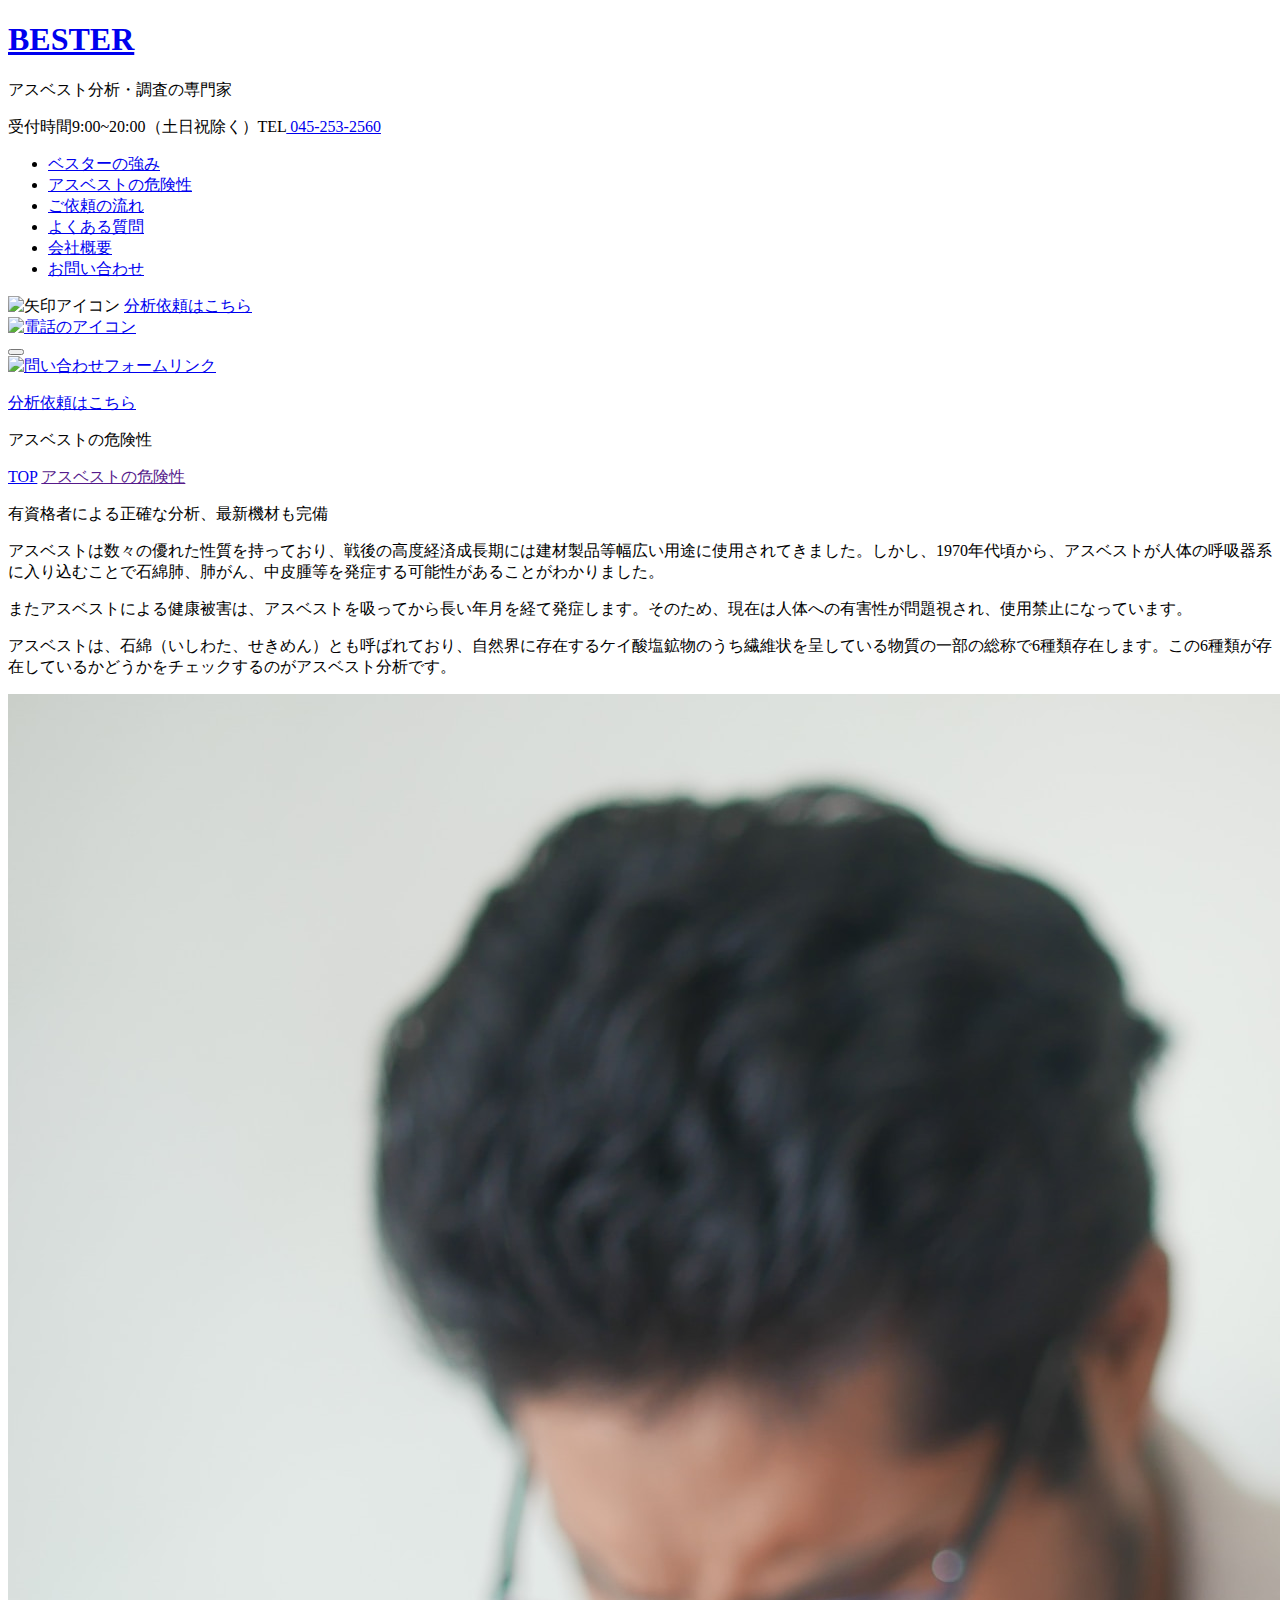
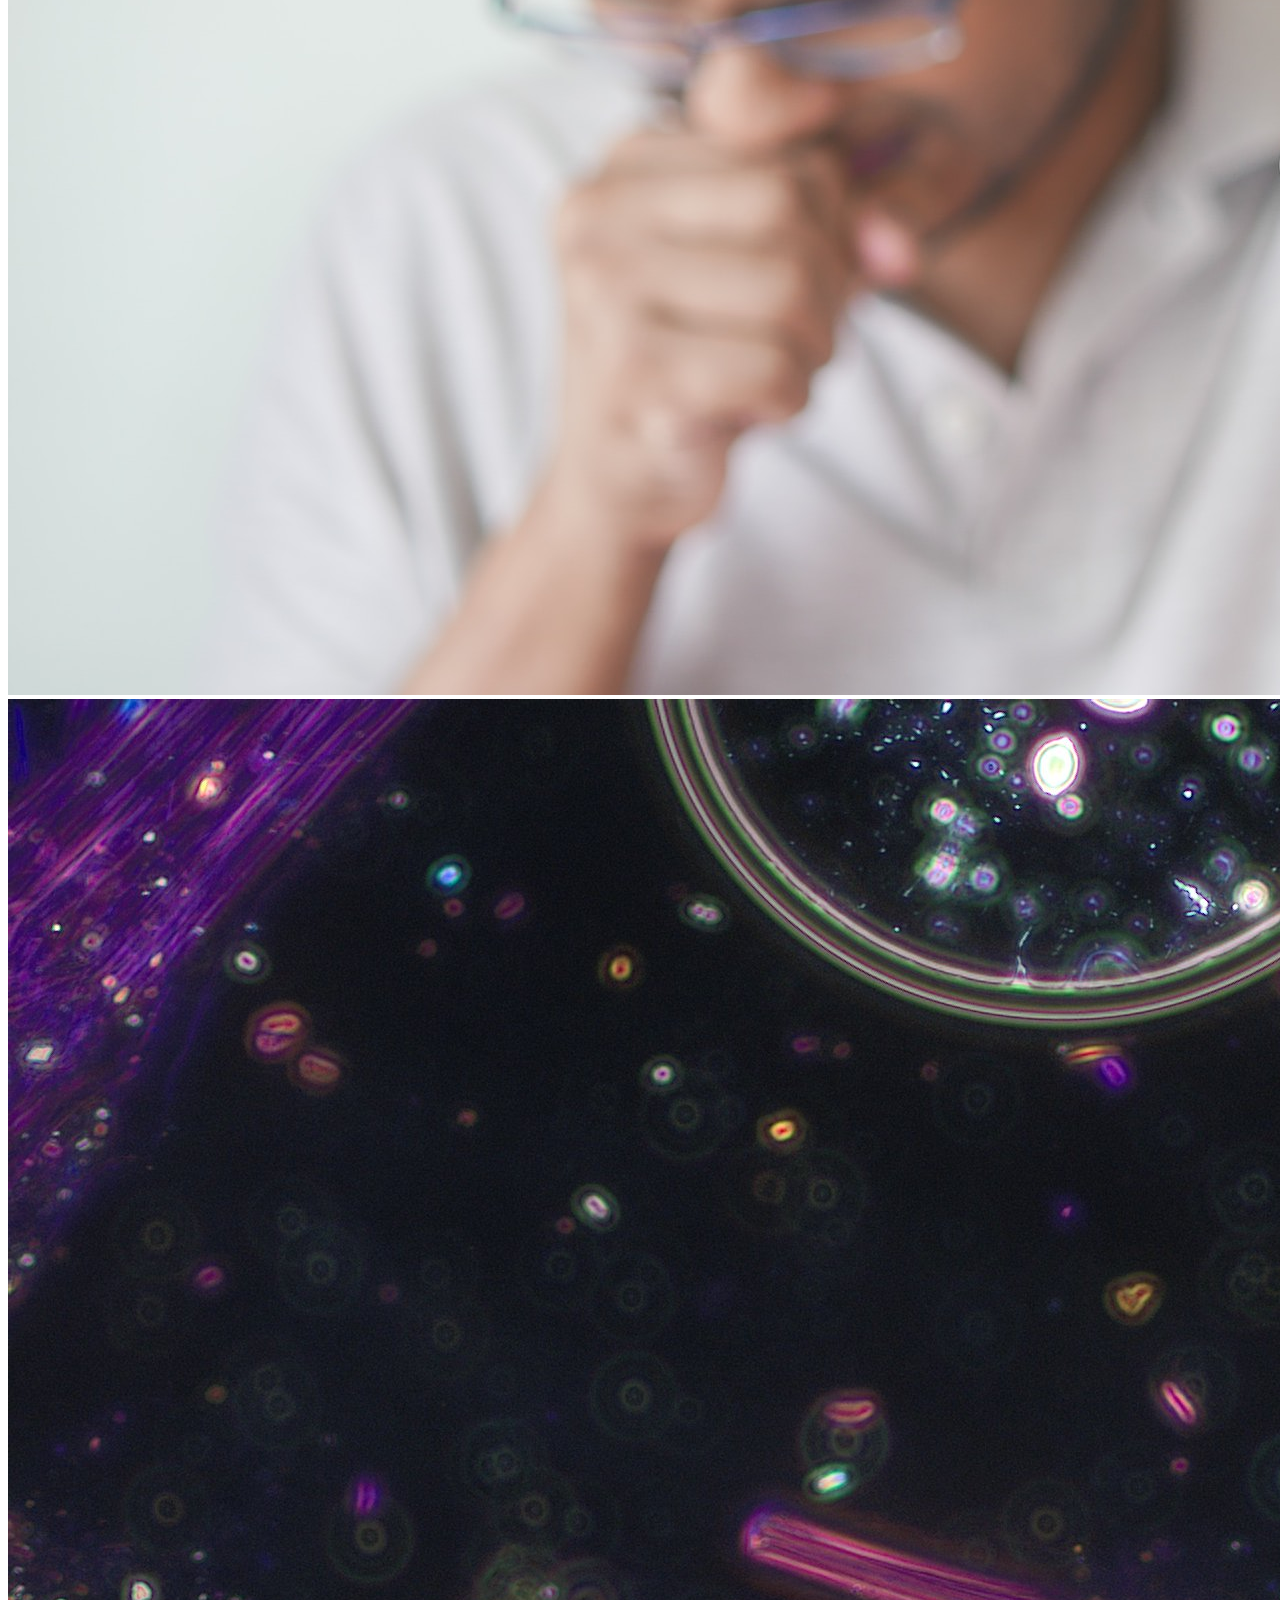
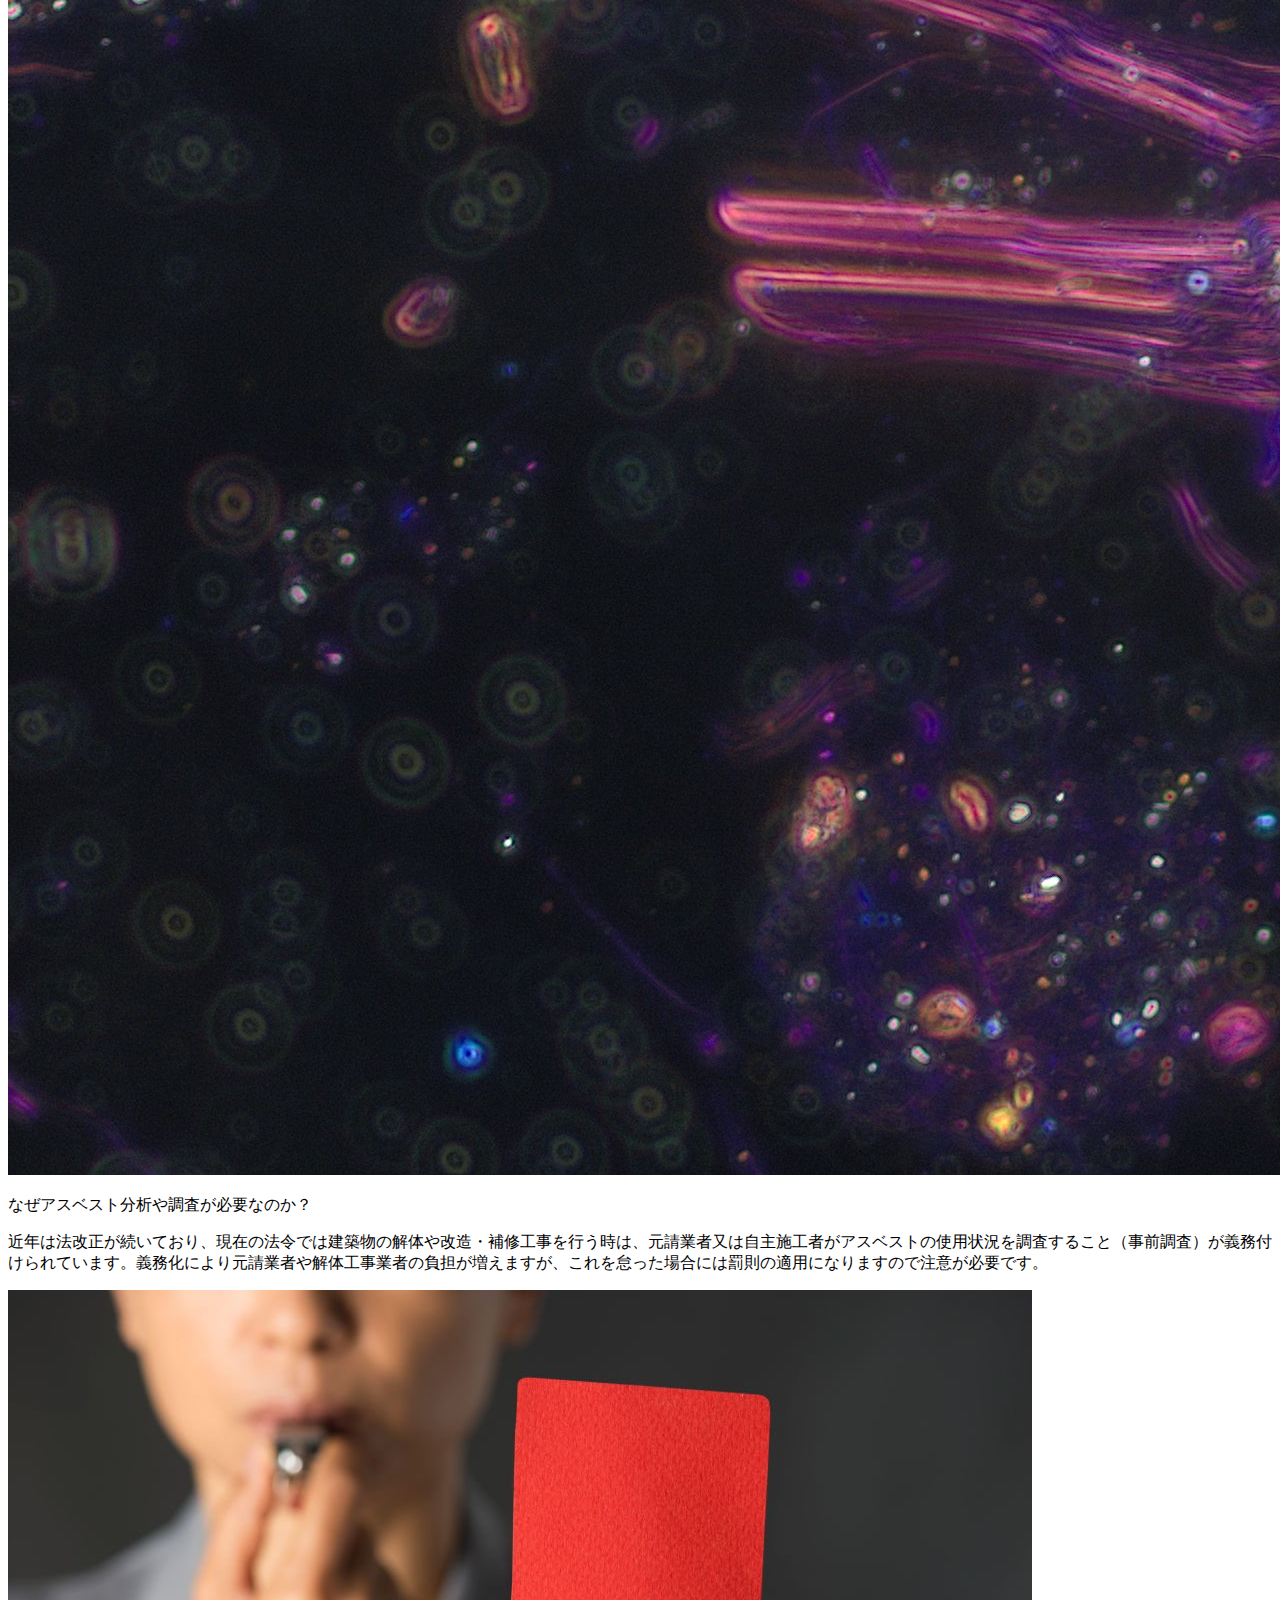
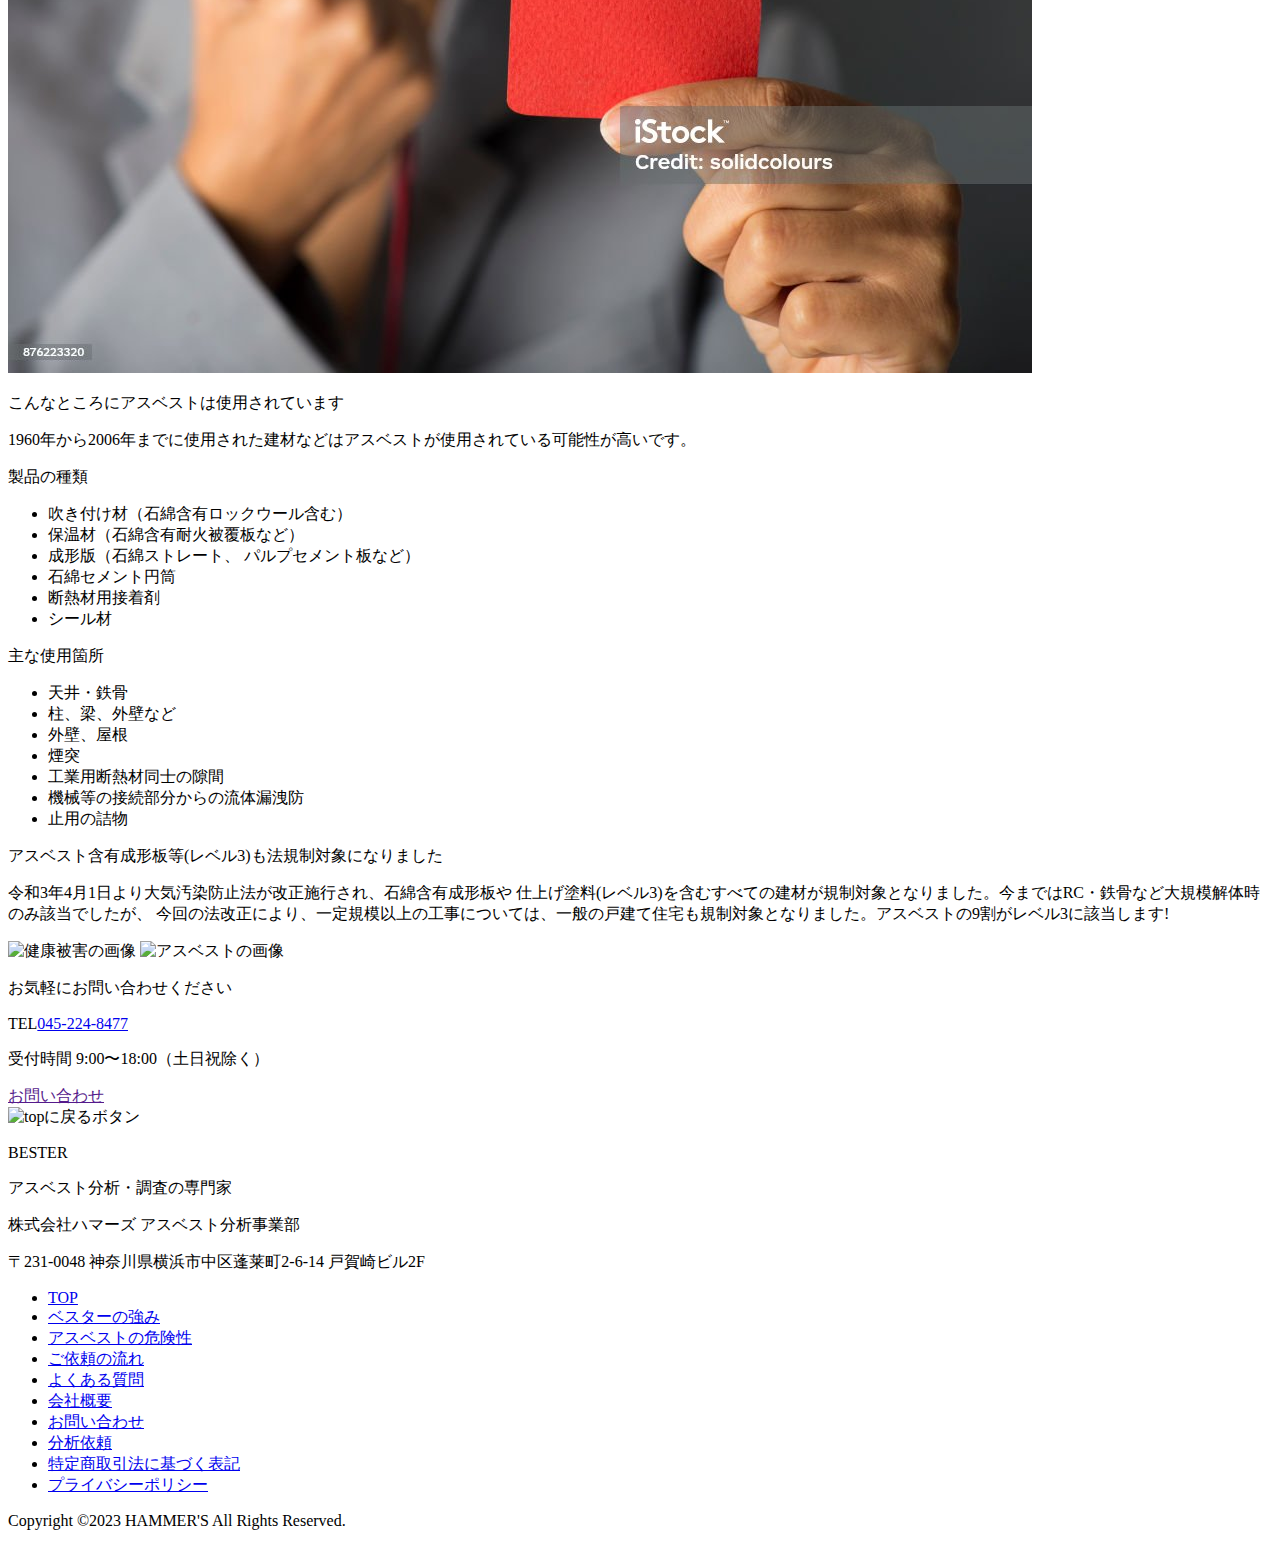
==== commit d28ec7f6: "Merge branch 'master' into feature/#40_add_flow" ====
--- a/about/index.html
+++ b/about/index.html
@@ -16,7 +16,7 @@
 <body>
   <header class="l-header">
     <div class="l-header__logo">
-      <h1 class="l-header__logo-name"><a class="c-header__logo" href="../">BESTER</a></h1>
+      <h1 class="l-header__logo-name"><a class="u-header__logo" href="#">BESTER</a></h1>
       <p class="l-header__logo-description">アスベスト分析・調査の専門家</p>
     </div>
     <div class="l-header__navarea">
@@ -25,18 +25,18 @@
             045-253-2560</a></p>
         <nav class="l-header__nav" id="js-nav">
           <ul class="l-header__nav-list">
-            <li class="l-header__nav-item"><a class="l-header__nav-link" href="../merit/">ベスターの強み</a></li>
-            <li class="l-header__nav-item"><a class="l-header__nav-link" href="">アスベストの危険性</a></li>
-            <li class="l-header__nav-item"><a class="l-header__nav-link" href="../flow/">ご依頼の流れ</a></li>
-            <li class="l-header__nav-item"><a class="l-header__nav-link" href="../faq/">よくある質問</a></li>
-            <li class="l-header__nav-item"><a class="l-header__nav-link" href="../company/">会社概要</a></li>
-            <li class="l-header__nav-item"><a class="l-header__nav-link" href="../request/">分析依頼</a></li>
+            <li class="l-header__nav-item"><a class="l-header__nav-link" href="#">ベスターの強み</a></li>
+            <li class="l-header__nav-item"><a class="l-header__nav-link" href="#">アスベストの危険性</a></li>
+            <li class="l-header__nav-item"><a class="l-header__nav-link" href="#">ご依頼の流れ</a></li>
+            <li class="l-header__nav-item"><a class="l-header__nav-link" href="#">よくある質問</a></li>
+            <li class="l-header__nav-item"><a class="l-header__nav-link" href="#">会社概要</a></li>
+            <li class="l-header__nav-item"><a class="l-header__nav-link" href="#">お問い合わせ</a></li>
           </ul>
         </nav>
       </div>
       <div class="l-header__nav-contact">
         <img class="l-header__navicon" src="/assets/images/arrow-header.svg" width="25" height="25" alt="矢印アイコン">
-        <a href="../contact/" class="l-header__btn">お問い合わせ</a>
+        <a href="#" class="l-header__btn">分析依頼はこちら</a>
       </div>
     </div>
     <div class="c-phone-btn">
@@ -57,14 +57,14 @@
     </div>
   </header>
 
-  <main class="main">
+  <main>
     <section class="l-sub-mv">
       <div class="l-sub-mv__area">
         <p class="l-sub-mv__hero --merit">アスベストの危険性</p>
       </div>
       <div class="l-sub-mv__label-area">
         <p class="l-sub-mv__label">
-          <a href="../" class="l-sub-mv__label--top">TOP</a>
+          <a href="#" class="l-sub-mv__label--top">TOP</a>
           <span class="l-sub-mv__label--arrow"></span>
           <a href="" class="l-sub-mv__label--current">アスベストの危険性</a>
         </p>
@@ -198,17 +198,16 @@
         <p class="l-footer__logo-address">〒231-0048 神奈川県横浜市中区蓬莱町2-6-14 戸賀崎ビル2F</p>
       </div>
       <ul class="l-footer__nav-list">
-        <li class="l-footer__nav-item"><a class="l-footer__nav-link" href="../">TOP</a></li>
-        <li class="l-footer__nav-item"><a class="l-footer__nav-link" href="../merit/">ベスターの強み</a></li>
-        <li class="l-footer__nav-item"><a class="l-footer__nav-link" href="">アスベストの危険性</a></li>
-        <li class="l-footer__nav-item"><a class="l-footer__nav-link" href="/flow/">ご依頼の流れ</a></li>
-        <li class="l-footer__nav-item"><a class="l-footer__nav-link" href="../faq/">よくある質問</a></li>
-        <li class="l-footer__nav-item"><a class="l-footer__nav-link" href="../company/">会社概要</a></li>
-        <li class="l-footer__nav-item"><a class="l-footer__nav-link" href="../contact/">お問い合わせ</a></li>
-        <li class="l-footer__nav-item"><a class="l-footer__nav-link" href="../request/">分析依頼</a></li>
-        <li class="l-footer__nav-item --noborder"><a class="l-footer__nav-link" href="../privacy/sctl/">特定商取引法に基づく表記</a>
-        </li>
-        <li class="l-footer__nav-item --noborder"><a class="l-footer__nav-link" href="../privacy/">プライバシーポリシー</a></li>
+        <li class="l-footer__nav-item"><a class="l-footer__nav-link" href="#">TOP</a></li>
+        <li class="l-footer__nav-item"><a class="l-footer__nav-link" href="#">ベスターの強み</a></li>
+        <li class="l-footer__nav-item"><a class="l-footer__nav-link" href="#">アスベストの危険性</a></li>
+        <li class="l-footer__nav-item"><a class="l-footer__nav-link" href="#">ご依頼の流れ</a></li>
+        <li class="l-footer__nav-item"><a class="l-footer__nav-link" href="#">よくある質問</a></li>
+        <li class="l-footer__nav-item"><a class="l-footer__nav-link" href="#">会社概要</a></li>
+        <li class="l-footer__nav-item"><a class="l-footer__nav-link" href="#">お問い合わせ</a></li>
+        <li class="l-footer__nav-item"><a class="l-footer__nav-link" href="#">分析依頼</a></li>
+        <li class="l-footer__nav-item --noborder"><a class="l-footer__nav-link" href="#">特定商取引法に基づく表記</a></li>
+        <li class="l-footer__nav-item --noborder"><a class="l-footer__nav-link" href="#">プライバシーポリシー</a></li>
       </ul>
     </div>
     <div class="l-footer__bottom">
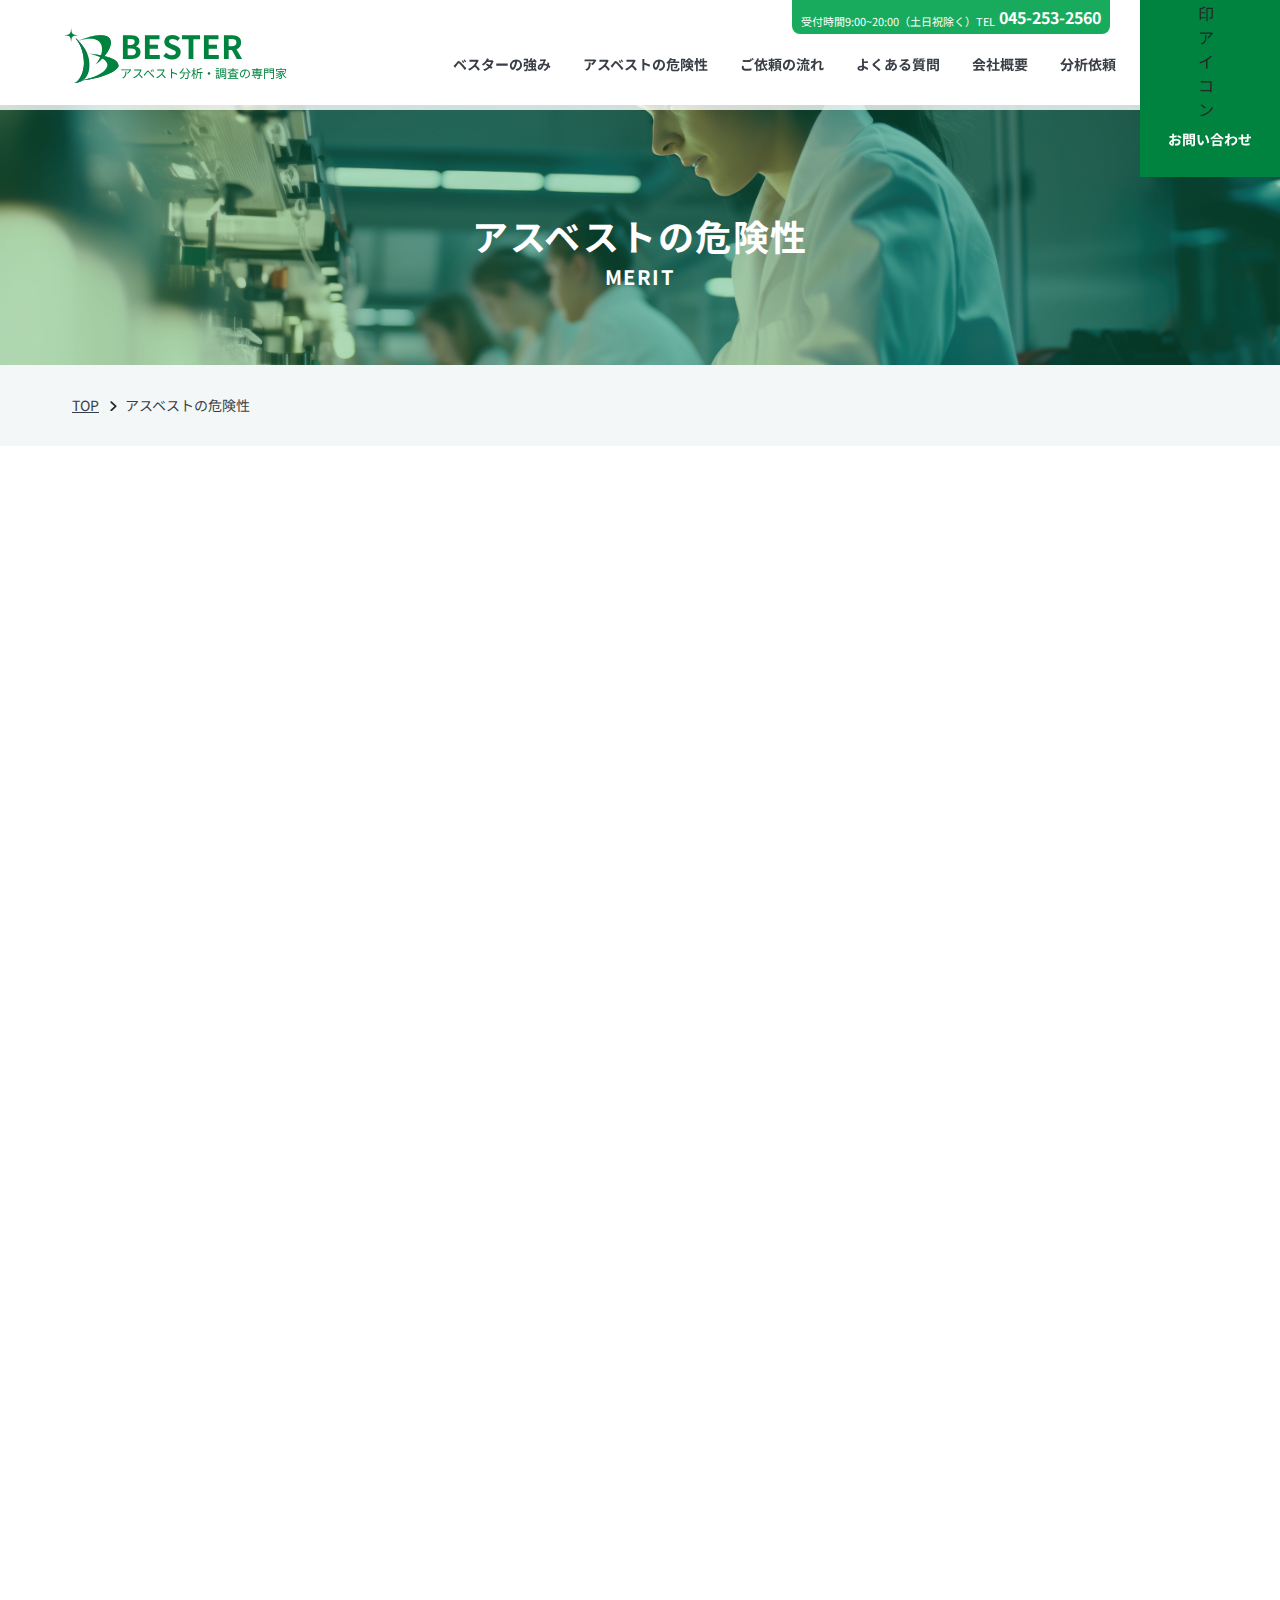
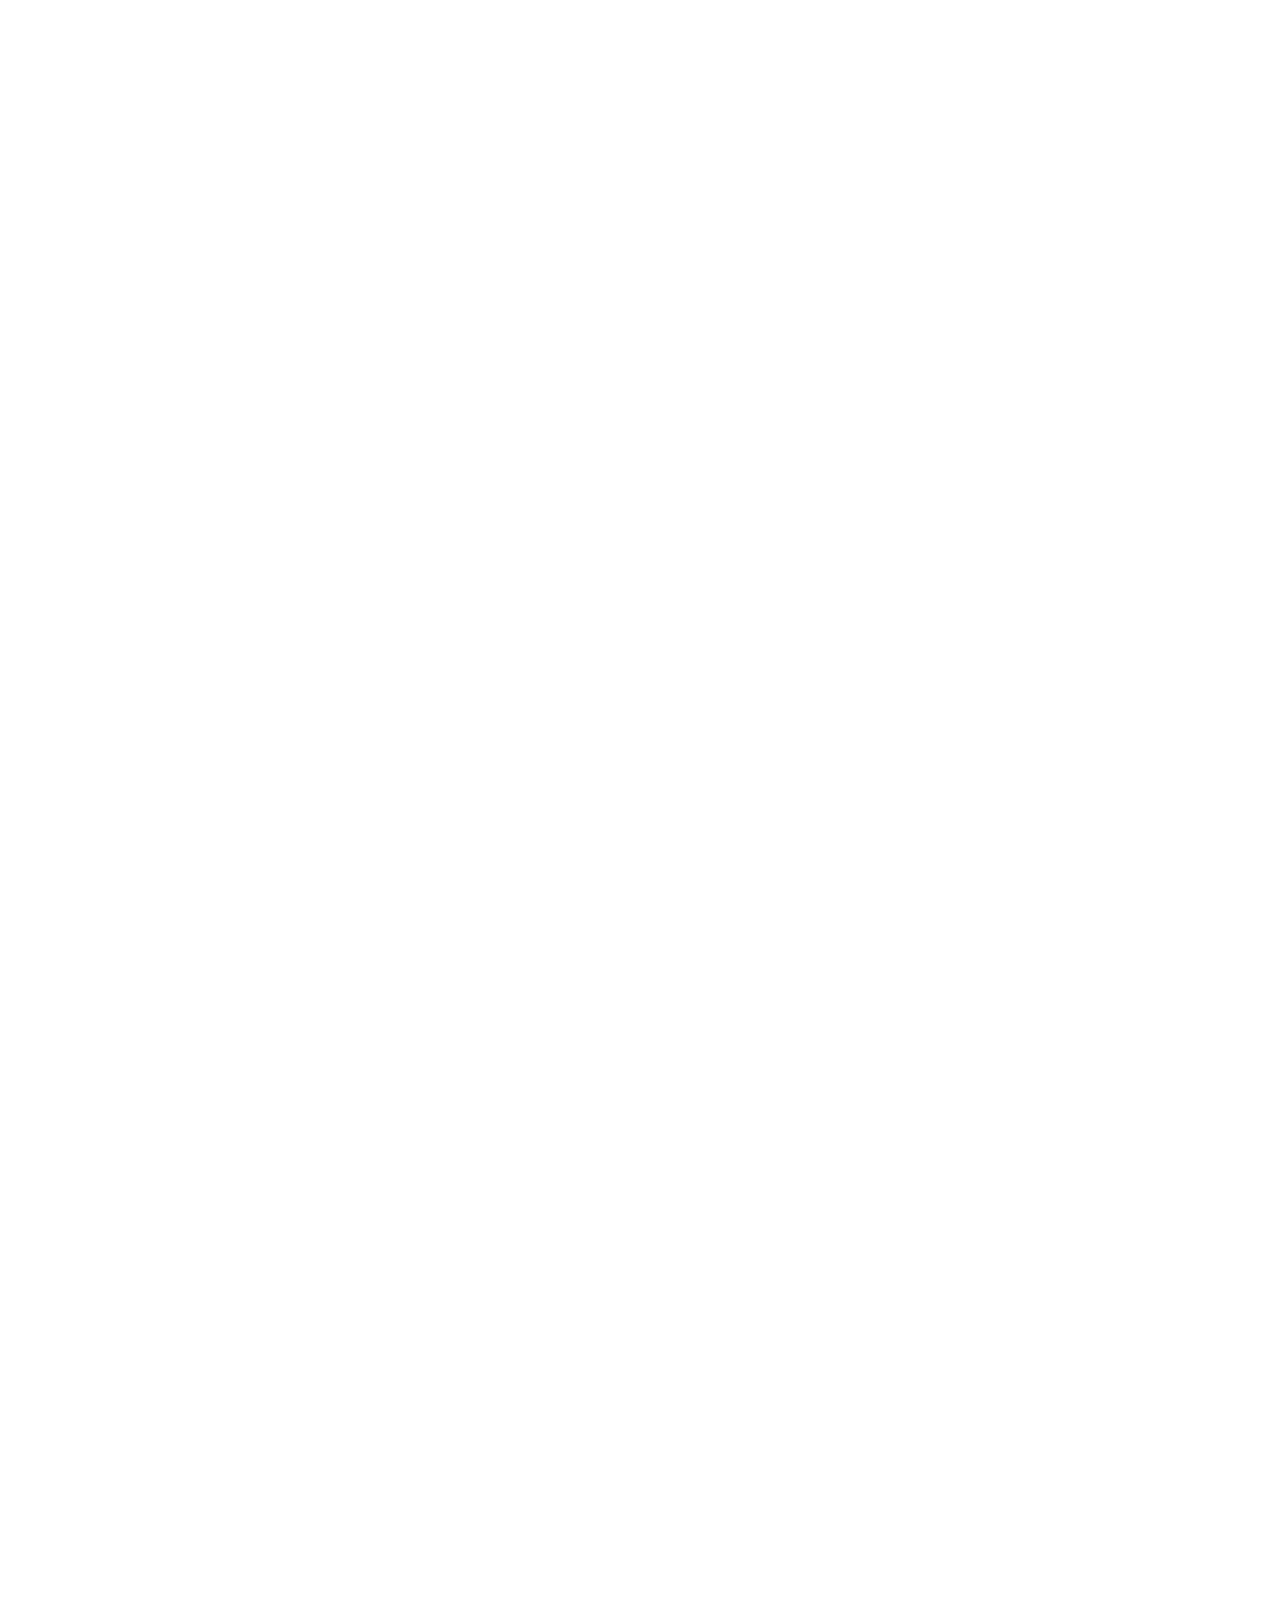
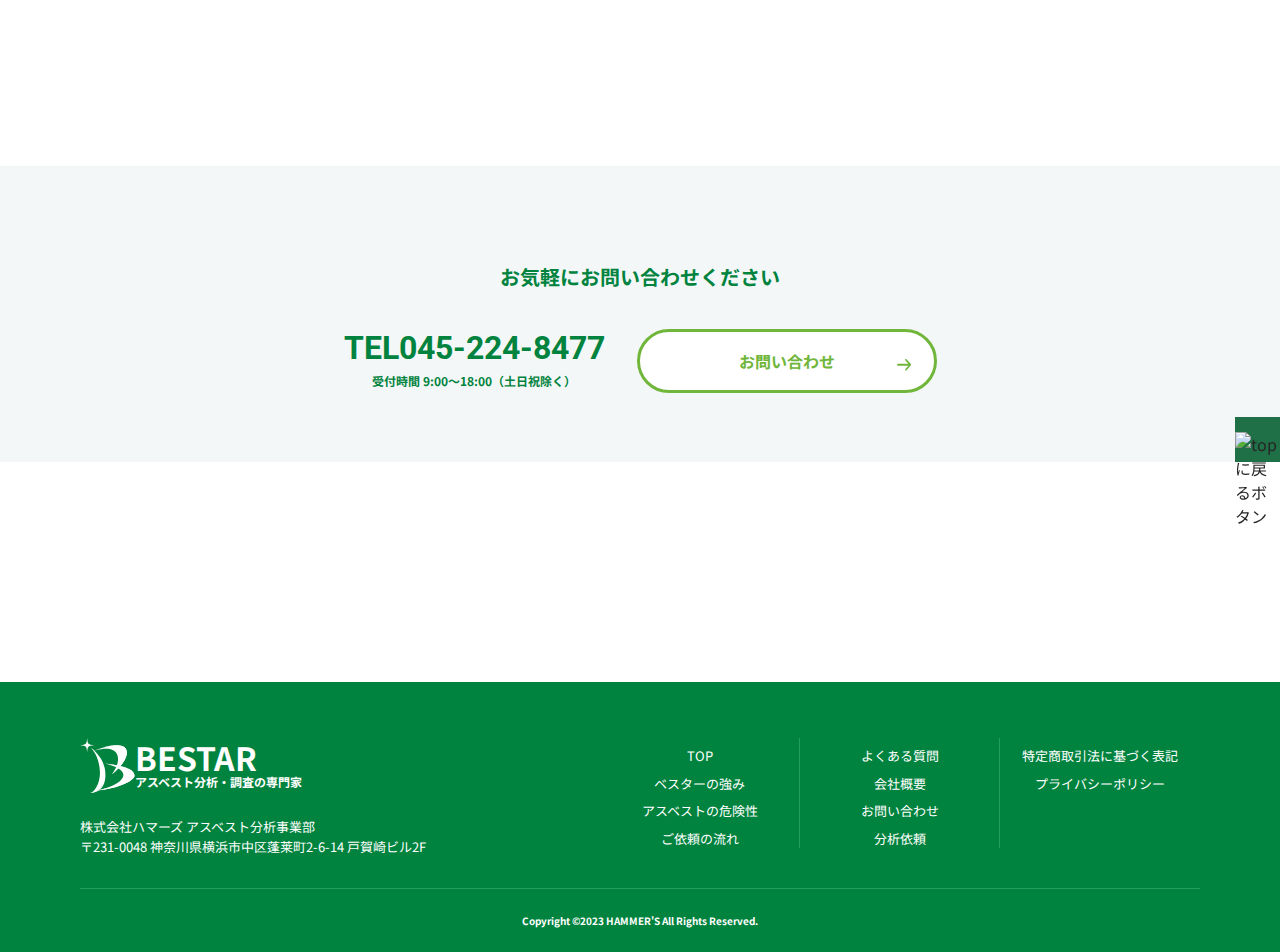
==== commit 1360c103: "footerロゴ追加とリンク修正" ====
--- a/about/index.html
+++ b/about/index.html
@@ -16,7 +16,7 @@
 <body>
   <header class="l-header">
     <div class="l-header__logo">
-      <h1 class="l-header__logo-name"><a class="u-header__logo" href="#">BESTER</a></h1>
+      <h1 class="l-header__logo-name"><a class="c-header__logo" href="../">BESTER</a></h1>
       <p class="l-header__logo-description">アスベスト分析・調査の専門家</p>
     </div>
     <div class="l-header__navarea">
@@ -25,18 +25,18 @@
             045-253-2560</a></p>
         <nav class="l-header__nav" id="js-nav">
           <ul class="l-header__nav-list">
-            <li class="l-header__nav-item"><a class="l-header__nav-link" href="#">ベスターの強み</a></li>
-            <li class="l-header__nav-item"><a class="l-header__nav-link" href="#">アスベストの危険性</a></li>
-            <li class="l-header__nav-item"><a class="l-header__nav-link" href="#">ご依頼の流れ</a></li>
-            <li class="l-header__nav-item"><a class="l-header__nav-link" href="#">よくある質問</a></li>
-            <li class="l-header__nav-item"><a class="l-header__nav-link" href="#">会社概要</a></li>
-            <li class="l-header__nav-item"><a class="l-header__nav-link" href="#">お問い合わせ</a></li>
+            <li class="l-header__nav-item"><a class="l-header__nav-link" href="../merit/">ベスターの強み</a></li>
+            <li class="l-header__nav-item"><a class="l-header__nav-link" href="">アスベストの危険性</a></li>
+            <li class="l-header__nav-item"><a class="l-header__nav-link" href="../flow/">ご依頼の流れ</a></li>
+            <li class="l-header__nav-item"><a class="l-header__nav-link" href="../faq/">よくある質問</a></li>
+            <li class="l-header__nav-item"><a class="l-header__nav-link" href="../company/">会社概要</a></li>
+            <li class="l-header__nav-item"><a class="l-header__nav-link" href="../request/">分析依頼</a></li>
           </ul>
         </nav>
       </div>
       <div class="l-header__nav-contact">
         <img class="l-header__navicon" src="/assets/images/arrow-header.svg" width="25" height="25" alt="矢印アイコン">
-        <a href="#" class="l-header__btn">分析依頼はこちら</a>
+        <a href="../contact/" class="l-header__btn">お問い合わせ</a>
       </div>
     </div>
     <div class="c-phone-btn">
@@ -57,14 +57,14 @@
     </div>
   </header>
 
-  <main>
+  <main class="main">
     <section class="l-sub-mv">
       <div class="l-sub-mv__area">
         <p class="l-sub-mv__hero --merit">アスベストの危険性</p>
       </div>
       <div class="l-sub-mv__label-area">
         <p class="l-sub-mv__label">
-          <a href="#" class="l-sub-mv__label--top">TOP</a>
+          <a href="../" class="l-sub-mv__label--top">TOP</a>
           <span class="l-sub-mv__label--arrow"></span>
           <a href="" class="l-sub-mv__label--current">アスベストの危険性</a>
         </p>
@@ -192,22 +192,30 @@
   <footer class="l-footer">
     <div class="l-footer__top">
       <div class="l-footer__logo">
-        <p class="l-footer__logo-name">BESTER</p>
-        <p class="l-footer__logo-description">アスベスト分析・調査の専門家</p>
+        <div class="l-footer__logoarea">
+          <div class="l-footer__logo-left">
+            <img src="../assets/images/footer-logo.svg" alt="ハマーズロゴ" class="l-footer__logo-img">
+          </div>
+          <div class="l-footer__logo-right">
+            <p class="l-footer__logo-name">BESTAR</p>
+            <p class="l-footer__logo-description">アスベスト分析・調査の専門家</p>
+          </div>
+        </div>
         <p class="l-footer__logo-company">株式会社ハマーズ アスベスト分析事業部</p>
         <p class="l-footer__logo-address">〒231-0048 神奈川県横浜市中区蓬莱町2-6-14 戸賀崎ビル2F</p>
       </div>
       <ul class="l-footer__nav-list">
-        <li class="l-footer__nav-item"><a class="l-footer__nav-link" href="#">TOP</a></li>
-        <li class="l-footer__nav-item"><a class="l-footer__nav-link" href="#">ベスターの強み</a></li>
-        <li class="l-footer__nav-item"><a class="l-footer__nav-link" href="#">アスベストの危険性</a></li>
-        <li class="l-footer__nav-item"><a class="l-footer__nav-link" href="#">ご依頼の流れ</a></li>
-        <li class="l-footer__nav-item"><a class="l-footer__nav-link" href="#">よくある質問</a></li>
-        <li class="l-footer__nav-item"><a class="l-footer__nav-link" href="#">会社概要</a></li>
-        <li class="l-footer__nav-item"><a class="l-footer__nav-link" href="#">お問い合わせ</a></li>
-        <li class="l-footer__nav-item"><a class="l-footer__nav-link" href="#">分析依頼</a></li>
-        <li class="l-footer__nav-item --noborder"><a class="l-footer__nav-link" href="#">特定商取引法に基づく表記</a></li>
-        <li class="l-footer__nav-item --noborder"><a class="l-footer__nav-link" href="#">プライバシーポリシー</a></li>
+        <li class="l-footer__nav-item"><a class="l-footer__nav-link" href="../">TOP</a></li>
+        <li class="l-footer__nav-item"><a class="l-footer__nav-link" href="../merit/">ベスターの強み</a></li>
+        <li class="l-footer__nav-item"><a class="l-footer__nav-link" href="">アスベストの危険性</a></li>
+        <li class="l-footer__nav-item"><a class="l-footer__nav-link" href="/flow/">ご依頼の流れ</a></li>
+        <li class="l-footer__nav-item"><a class="l-footer__nav-link" href="../faq/">よくある質問</a></li>
+        <li class="l-footer__nav-item"><a class="l-footer__nav-link" href="../company/">会社概要</a></li>
+        <li class="l-footer__nav-item"><a class="l-footer__nav-link" href="../contact/">お問い合わせ</a></li>
+        <li class="l-footer__nav-item"><a class="l-footer__nav-link" href="../request/">分析依頼</a></li>
+        <li class="l-footer__nav-item --noborder"><a class="l-footer__nav-link" href="../privacy/sctl/">特定商取引法に基づく表記</a>
+        </li>
+        <li class="l-footer__nav-item --noborder"><a class="l-footer__nav-link" href="../privacy/">プライバシーポリシー</a></li>
       </ul>
     </div>
     <div class="l-footer__bottom">
--- a/css/common.css
+++ b/css/common.css
@@ -0,0 +1 @@
+@import"https://fonts.googleapis.com/css2?family=Noto+Sans+JP:wght@400;700&display=swap";@import"https://fonts.googleapis.com/css2?family=Roboto:wght@400;700&display=swap";*,::before,::after{box-sizing:border-box;background-repeat:no-repeat}::before,::after{text-decoration:inherit;vertical-align:inherit}:where(:root){cursor:default;line-height:1.5;overflow-wrap:break-word;-moz-tab-size:4;-o-tab-size:4;tab-size:4;-webkit-tap-highlight-color:rgba(0,0,0,0);-webkit-text-size-adjust:100%;-moz-text-size-adjust:100%;text-size-adjust:100%}:where(body){margin:0}:where(h1){font-size:2em;margin:.67em 0}:where(dl,ol,ul) :where(dl,ol,ul){margin:0}:where(hr){color:inherit;height:0}:where(nav) :where(ol,ul){list-style-type:none;padding:0}:where(nav li)::before{content:"​";float:left}:where(pre){font-family:monospace,monospace;font-size:1em;overflow:auto}:where(abbr[title]){text-decoration:underline;-webkit-text-decoration:underline dotted;text-decoration:underline dotted}:where(b,strong){font-weight:bolder}:where(code,kbd,samp){font-family:monospace,monospace;font-size:1em}:where(small){font-size:80%}:where(audio,canvas,iframe,img,svg,video){vertical-align:middle}:where(iframe){border-style:none}:where(svg:not([fill])){fill:currentColor}:where(table){border-collapse:collapse;border-color:currentColor;text-indent:0}:where(button,input,select){margin:0}:where(button,[type=button i],[type=reset i],[type=submit i]){-webkit-appearance:button;-moz-appearance:button;appearance:button}:where(fieldset){border:1px solid #a0a0a0}:where(progress){vertical-align:baseline}:where(textarea){margin:0;resize:vertical}:where([type=search i]){-webkit-appearance:textfield;-moz-appearance:textfield;appearance:textfield;outline-offset:-2px}::-webkit-inner-spin-button,::-webkit-outer-spin-button{height:auto}::-webkit-input-placeholder{color:inherit;opacity:.54}::-webkit-search-decoration{-webkit-appearance:none}::-webkit-file-upload-button{-webkit-appearance:button;font:inherit}:where(dialog){background-color:#fff;border:solid;color:#000;height:-moz-fit-content;height:fit-content;left:0;margin:auto;padding:1em;position:absolute;right:0;width:-moz-fit-content;width:fit-content}:where(dialog:not([open])){display:none}:where(details>summary:first-of-type){display:list-item}:where([aria-busy=true i]){cursor:progress}:where([aria-disabled=true i],[disabled]){cursor:not-allowed}:where([aria-hidden=false i][hidden]){display:initial}:where([aria-hidden=false i][hidden]:not(:focus)){clip:rect(0, 0, 0, 0);position:absolute}*,*:before,*:after{box-sizing:border-box;vertical-align:bottom;margin:0;padding:0}body{width:100%;font-family:"Noto Sans JP","Roboto",YuGothic,"Hiragino Kaku Gothic ProN","Hind",Meiryo,sans-serif;line-height:1.5;letter-spacing:5%;color:#262626;font-size:16px;margin:0 auto}@media screen and (max-width: 414px){body{font-size:14px}}ul{margin:0;padding:0}li{list-style-type:none}a{text-decoration:none;color:#393e46;cursor:pointer}img{display:block;max-width:100%;height:auto}.l-header{width:100%;max-height:110px;display:flex;justify-content:space-between;align-items:center;position:fixed;top:0;left:0;right:0;z-index:9999;background-color:rgba(255,255,255,.8);transition:max-height .3s ease}.l-header.header-animation{max-height:80px;box-shadow:0px 8px 8px 0px rgba(0,0,0,.1)}@media screen and (max-width: 1023px){.l-header{padding:4px 0;background-color:rgba(255,255,255,.8);max-height:49px}.l-header.header-animation{max-height:49px;box-shadow:0px 8px 8px 0px rgba(0,0,0,.1)}}@media screen and (max-width: 414px){.l-header{background-color:rgba(255,255,255,.8);height:49px}.l-header.header-animation{height:49px;box-shadow:0px 8px 8px 0px rgba(0,0,0,.1)}}.l-header .l-header__logo{min-width:136px;color:#00833e;-moz-text-align-last:left;text-align-last:left;margin-left:120px}@media screen and (max-width: 1023px){.l-header .l-header__logo{margin-left:58px}}@media screen and (max-width: 414px){.l-header .l-header__logo{margin-left:38px}}.l-header .l-header__logo .l-header__logo-name{font-size:32px;font-weight:bold;position:relative;line-height:1}.l-header .l-header__logo .l-header__logo-name::before{content:"";position:absolute;top:0;left:-56px;background-image:url(../assets/images/logo.svg);background-repeat:no-repeat;background-size:contain;width:55px;height:55px}@media screen and (max-width: 1023px){.l-header .l-header__logo .l-header__logo-name::before{left:-40px;width:40px;height:40px}}@media screen and (max-width: 414px){.l-header .l-header__logo .l-header__logo-name::before{left:-32px;width:32px;height:32px}}@media screen and (max-width: 1023px){.l-header .l-header__logo .l-header__logo-name{font-size:23px}}.l-header .l-header__logo .l-header__logo-description{font-size:12px}@media screen and (max-width: 1023px){.l-header .l-header__logo .l-header__logo-description{font-size:10px}}@media screen and (max-width: 414px){.l-header .l-header__logo .l-header__logo-description{font-size:8px}}.l-header .l-header__navarea{display:flex;align-items:center}.l-header .l-header__navarea .l-header__phone{position:fixed;top:0;right:170px;background-color:#18ab5d;padding:5px 9px;border-radius:0 0 8px 8px;color:#fff;font-size:11px}.l-header .l-header__navarea .l-header__phone.header-animation{display:none}@media screen and (max-width: 1023px){.l-header .l-header__navarea .l-header__phone{display:none}}.l-header .l-header__navarea .l-header__nav{font-size:14px;font-weight:bold;position:relative}@media screen and (max-width: 1023px){.l-header .l-header__navarea .l-header__nav{position:absolute;top:0;left:0;right:0;height:100vh;background-color:rgba(0,131,62,.9);transition:all .9s;display:none}}.l-header .l-header__navarea .l-header__nav.--open{display:block}.l-header .l-header__navarea .l-header__nav .l-header__nav-list{display:flex;padding-top:18px}@media screen and (max-width: 1023px){.l-header .l-header__navarea .l-header__nav .l-header__nav-list{flex-direction:column;text-align:center;align-items:center;height:100vh;justify-content:center}}.l-header .l-header__navarea .l-header__nav .l-header__nav-list .l-header__nav-item{margin-left:32px}@media screen and (max-width: 1023px){.l-header .l-header__navarea .l-header__nav .l-header__nav-list .l-header__nav-item{margin:0;padding:40px}}.l-header .l-header__navarea .l-header__nav .l-header__nav-list .l-header__nav-item .l-header__nav-link{display:block;position:relative}.l-header .l-header__navarea .l-header__nav .l-header__nav-list .l-header__nav-item .l-header__nav-link::before{content:"";position:absolute;width:100%;height:2px;bottom:0;margin:-5px 0;background-color:#00833e;visibility:hidden;transform:scaleX(0);transition:all .4s ease-in-out 0s}.l-header .l-header__navarea .l-header__nav .l-header__nav-list .l-header__nav-item .l-header__nav-link:hover::before{opacity:.8;transition:all .3s ease;visibility:visible;transform:scaleX(1)}.l-header .l-header__navarea .l-header__nav .l-header__nav-list .l-header__nav-item .l-header__nav-link.current::before{visibility:visible;transform:scaleX(1)}@media screen and (max-width: 1023px){.l-header .l-header__navarea .l-header__nav .l-header__nav-list .l-header__nav-item .l-header__nav-link{min-width:300px;color:#fff}}.l-header .l-header__nav-contact{background-color:#00833e;padding:27px 28px;margin-left:24px;transition:padding .3s ease}.l-header .l-header__nav-contact.header-animation{padding:12px 16px}.l-header .l-header__nav-contact:hover{opacity:.8;transition:all .3s ease}@media screen and (max-width: 1023px){.l-header .l-header__nav-contact{display:none}}.l-header .l-header__nav-contact .l-header__navicon{margin:0 auto;padding-bottom:8px}.l-header .l-header__nav-contact .l-header__btn{display:block;color:#fff;font-size:14px;font-weight:bold}.l-footer{background-color:#00833e;margin:0 calc(50% - 50vw);padding:0 calc(50vw - 50%);position:relative}.l-footer .l-footer__top{display:flex;justify-content:space-between;color:#fff;padding:56px 80px 0}@media screen and (max-width: 768px){.l-footer .l-footer__top{padding:8px 0 0px 16px}}@media screen and (max-width: 414px){.l-footer .l-footer__top{padding:4px 0 0px 8px}}.l-footer .l-footer__top .l-footer__logo .l-footer__logoarea{display:flex;align-items:center}.l-footer .l-footer__top .l-footer__logo .l-footer__logoarea .l-footer__logo-right .l-footer__logo-name{font-size:32px;font-weight:bold;line-height:1}@media screen and (max-width: 414px){.l-footer .l-footer__top .l-footer__logo .l-footer__logoarea .l-footer__logo-right .l-footer__logo-name{font-size:23px}}.l-footer .l-footer__top .l-footer__logo .l-footer__logoarea .l-footer__logo-right .l-footer__logo-description{font-size:12px;font-weight:bold}@media screen and (max-width: 414px){.l-footer .l-footer__top .l-footer__logo .l-footer__logoarea .l-footer__logo-right .l-footer__logo-description{font-size:10px}}.l-footer .l-footer__top .l-footer__logo .l-footer__logo-company{padding-top:24px;font-size:13px}@media screen and (max-width: 414px){.l-footer .l-footer__top .l-footer__logo .l-footer__logo-company{padding-top:16px;font-size:10px}}.l-footer .l-footer__top .l-footer__logo .l-footer__logo-address{font-size:13px;padding-bottom:32px;min-width:400px}@media screen and (max-width: 414px){.l-footer .l-footer__top .l-footer__logo .l-footer__logo-address{font-size:10px;padding-bottom:16px}}.l-footer .l-footer__top .l-footer__nav-list{-moz-columns:3;columns:3;-moz-column-gap:0;column-gap:0}@media screen and (max-width: 1023px){.l-footer .l-footer__top .l-footer__nav-list{display:none}}.l-footer .l-footer__top .l-footer__nav-list .l-footer__nav-item{text-align:center;min-width:200px;border-right:1px solid #229f5d}.l-footer .l-footer__top .l-footer__nav-list .l-footer__nav-item .l-footer__nav-link{display:block;font-size:13px;color:#fff;text-align:center;padding-top:8px}.l-footer .l-footer__top .l-footer__nav-list .l-footer__nav-item .l-footer__nav-link:hover{opacity:.8;transition:all .3s ease}.l-footer .l-footer__top .l-footer__nav-list .--noborder{border:none}.l-footer .l-footer__bottom{margin:0 80px;padding:24px 0;text-align:center;align-items:center;border-top:1px solid #229f5d}@media screen and (max-width: 768px){.l-footer .l-footer__bottom{margin:0 16px;padding:16px 0}}@media screen and (max-width: 414px){.l-footer .l-footer__bottom{margin:0 8px;padding:10px 0}}.l-footer .l-footer__bottom .l-footer__copyright{color:#fff;font-weight:bold;font-size:10px}.main .l-mv{background-image:url(../assets/images/mainvisual.png);background-repeat:no-repeat;background-size:cover;background-position:center;height:100vh;margin:0 calc(50% - 50vw);padding:0 calc(50vw - 50%);position:relative}.main .l-mv .l-mv__heroarea{width:100%;max-width:900px;display:flex;justify-content:space-between;align-items:center;position:absolute;top:40%;left:50%;transform:translate(-50%, -40%)}@media screen and (max-width: 768px){.main .l-mv .l-mv__heroarea{flex-direction:column;justify-content:center}}@media screen and (max-width: 414px){.main .l-mv .l-mv__heroarea{margin:0}}.main .l-mv .l-mv__heroarea .l-mv__hero-text{color:#323031;font-size:46px;line-height:160%;font-weight:bold;line-height:160%}@media screen and (max-width: 768px){.main .l-mv .l-mv__heroarea .l-mv__hero-text{font-size:28px;text-align:center;padding-bottom:46px}}.main .l-mv .l-mv__heroarea .l-mv__btnarea{max-width:352px;height:78px;position:relative}@media screen and (max-width: 414px){.main .l-mv .l-mv__heroarea .l-mv__btnarea{min-width:238px}}.main .l-mv .l-mv__heroarea .l-mv__btnarea .l-mv__ctabtn{display:block;width:100%;border-radius:50px;padding:16px 64px;font-size:26px;font-weight:bold;background:#00b09b;background:linear-gradient(64deg, rgb(0, 176, 155) 0%, rgb(150, 201, 61) 100%);color:#fff;display:flex;align-items:center;justify-content:center;box-shadow:0px 5px 10px rgba(0,0,0,.2)}.main .l-mv .l-mv__heroarea .l-mv__btnarea .l-mv__ctabtn::after{content:"";background-image:url(../assets/images/arrow-ctabtn.svg);background-repeat:no-repeat;position:absolute;top:45%;transform:translateX(-45%);right:5%;width:15px;height:15px;transition:all .3s}.main .l-mv .l-mv__heroarea .l-mv__btnarea .l-mv__ctabtn:hover::after{right:4%}@media screen and (max-width: 414px){.main .l-mv .l-mv__heroarea .l-mv__btnarea .l-mv__ctabtn{font-size:18px}}.main .l-mv .l-mv__flex-container{display:flex;position:absolute;top:80%;left:50%;transform:translate(-50%, -80%)}@media screen and (max-width: 768px){.main .l-mv .l-mv__flex-container{justify-content:center}}.main .l-mv .l-mv__flex-container .l-mv__flex-img-bg{width:180px;height:180px;background-image:url(../assets/images/mv-textbg.png);background-repeat:no-repeat;background-size:cover;background-position:center;position:relative;text-align:center;margin:0 16px}@media screen and (max-width: 768px){.main .l-mv .l-mv__flex-container .l-mv__flex-img-bg{width:110px;height:110px}}@media screen and (max-width: 768px){.main .l-mv .l-mv__flex-container .l-mv__flex-img-bg{margin:0 8px}}.main .l-mv .l-mv__flex-container .l-mv__flex-img-bg .l-mv__hero-descroption{min-width:164px;color:#00833e;font-size:15px;line-height:155%;position:absolute;top:50%;left:50%;transform:translate(-50%, -50%)}@media screen and (max-width: 768px){.main .l-mv .l-mv__flex-container .l-mv__flex-img-bg .l-mv__hero-descroption{font-size:10px}}@media screen and (max-width: 414px){.main .l-mv .l-mv__flex-container .l-mv__flex-img-bg .l-mv__hero-descroption{min-width:112px}}.main .l-mv .l-mv__flex-container .l-mv__flex-img-bg .l-mv__hero-descroption .l-mv__hero-hero-descroption--bold{font-size:20px}@media screen and (max-width: 768px){.main .l-mv .l-mv__flex-container .l-mv__flex-img-bg .l-mv__hero-descroption .l-mv__hero-hero-descroption--bold{font-size:10px}}.main .l-feature{background-color:#fff;margin:0 calc(50% - 50vw);padding:0 calc(50vw - 50%);padding:64px 0}@media screen and (max-width: 768px){.main .l-feature{padding-top:64px}}@media screen and (max-width: 414px){.main .l-feature{padding-top:32px}}.main .l-feature .l-feature__text-top{max-width:650px;font-weight:bold;margin:0 auto;text-align:center;line-height:200%;padding-bottom:48px}@media screen and (max-width: 768px){.main .l-feature .l-feature__text-top{font-size:12px}}.main .l-feature .l-feature__card{max-width:500px;text-align:center;margin:0 20px;padding-bottom:24px}@media screen and (max-width: 768px){.main .l-feature .l-feature__card{margin:0 auto;width:383px}}@media screen and (max-width: 414px){.main .l-feature .l-feature__card{width:314px}}.main .l-feature .l-feature__card .l-feature__card-top{background-color:#229f5d;padding:4px 24px;border-radius:7px 7px 0 0}.main .l-feature .l-feature__card .l-feature__card-top .l-feature__card-top--text{color:#fff;font-size:20px;font-weight:bold;position:relative;display:inline-block}@media screen and (max-width: 768px){.main .l-feature .l-feature__card .l-feature__card-top .l-feature__card-top--text{font-size:14px}}.main .l-feature .l-feature__card .l-feature__card-top .l-feature__card-top--text::before{content:"";position:absolute;top:55%;transform:translateY(-50%);left:-25px;width:20px;height:20px;background-image:url("../assets/images/check-icon.svg");background-size:cover;background-repeat:no-repeat}.main .l-feature .l-feature__card .l-feature__card-bottom{border:3px solid #229f5d;border-top:none;border-radius:0 0 7px 7px;padding:32px 24px;background-color:#fff;box-shadow:0px 5px 10px rgba(0,0,0,.2)}@media screen and (max-width: 768px){.main .l-feature .l-feature__card .l-feature__card-bottom{padding:24px}}@media screen and (max-width: 414px){.main .l-feature .l-feature__card .l-feature__card-bottom{padding:14px}}.main .l-feature .l-feature__card .l-feature__card-bottom .l-feature__card-bottom--day{font-size:40px;font-weight:bold}.main .l-feature .l-feature__card .l-feature__card-bottom .l-feature__card-bottom--day.--secondary{font-size:32px}@media screen and (max-width: 768px){.main .l-feature .l-feature__card .l-feature__card-bottom .l-feature__card-bottom--day.--secondary{font-size:20px}}@media screen and (max-width: 768px){.main .l-feature .l-feature__card .l-feature__card-bottom .l-feature__card-bottom--day{font-size:20px}}.main .l-feature .l-feature__text-bottom{display:flex;justify-content:center;align-items:center;margin:0 auto;line-height:180%;padding-bottom:64px}@media screen and (max-width: 768px){.main .l-feature .l-feature__text-bottom{font-size:12px;padding-bottom:24px}}.main .l-feature .l-feature__text-bottom .l-feature__text{font-size:10px;-moz-text-align-last:left;text-align-last:left}.main .l-feature .l-feature__info{display:flex;align-items:center;justify-content:space-between;padding-bottom:64px}@media screen and (max-width: 414px){.main .l-feature .l-feature__info{flex-direction:column;justify-content:center;padding-bottom:32px}}.main .l-feature .l-feature__info .l-feature__info-area{max-width:270px;height:auto}@media screen and (max-width: 768px){.main .l-feature .l-feature__info .l-feature__info-area{margin:0 4px}}@media screen and (max-width: 414px){.main .l-feature .l-feature__info .l-feature__info-area{margin:0;padding-bottom:32px}}.main .l-feature .l-feature__info .l-feature__info-area .l-feature__info-img{padding-bottom:16px}.main .l-feature .l-feature__info .l-feature__info-area .l-feature__info-text{font-weight:bold}@media screen and (max-width: 768px){.main .l-feature .l-feature__info .l-feature__info-area .l-feature__info-text{font-size:12px}}@media screen and (max-width: 414px){.main .l-feature .l-feature__info .l-feature__info-area .l-feature__info-text{font-size:16px}}.main .l-feature .l-feature__ctabtn-area{display:flex;justify-content:center;gap:32px}@media screen and (max-width: 768px){.main .l-feature .l-feature__ctabtn-area{flex-direction:column;gap:8px}}.main .l-feature .l-feature__ctabtn-area .l-feature__ctabtn{display:flex;justify-content:center;align-items:center;padding-bottom:64px}@media screen and (max-width: 768px){.main .l-feature .l-feature__ctabtn-area .l-feature__ctabtn{padding-bottom:24px}}.main .l-flow{background-color:#f4f7f7;margin:0 calc(50% - 50vw);padding:0 calc(50vw - 50%);padding:64px 0}.main .l-flow .l-flow__card-container{display:flex;justify-content:space-between;padding:64px 0}@media screen and (max-width: 768px){.main .l-flow .l-flow__card-container{flex-direction:column;justify-content:center;padding:32px 0}}.main .l-flow .l-flow__card-container .l-flow__card{max-width:200px;text-align:center}@media screen and (max-width: 768px){.main .l-flow .l-flow__card-container .l-flow__card{margin:0 auto;padding-bottom:24px;max-width:400px}}.main .l-flow .l-flow__card-container .l-flow__card .l-flow__card-border{max-width:200px;position:relative;z-index:1}@media screen and (max-width: 768px){.main .l-flow .l-flow__card-container .l-flow__card .l-flow__card-border{max-width:400px}}.main .l-flow .l-flow__card-container .l-flow__card .l-flow__card-border::after{content:"";position:absolute;top:50%;transform:translateY(-50%);right:-100px;width:100%;height:2px;border-top:2px dashed #00833e;z-index:-1}@media screen and (max-width: 768px){.main .l-flow .l-flow__card-container .l-flow__card .l-flow__card-border::after{content:none}}.main .l-flow .l-flow__card-container .l-flow__card .l-flow__card-border .l-flow__card-img{padding-bottom:16px;width:100%}.main .l-flow .l-flow__card-container .l-flow__card:last-child .l-flow__card-border::after{border:none}.main .l-flow .l-flow__card-container .l-flow__card-ttl{font-size:20px;font-weight:bold;color:#00833e;padding-bottom:16px}.main .l-flow .l-flow__card-container .l-flow__card-description{text-align:justify;line-height:170%}.main .l-flow .l-flow__card-container .l-flow__card-description.--link{text-decoration:underline}.main .l-flow .l-flow__ctabtn{display:flex;justify-content:center;align-items:center;padding-bottom:64px}.main .l-survey{background-color:#fff}.main .l-survey .l-surbey__ttl{display:flex;justify-content:center;align-items:center;padding-top:64px}.main .l-survey .l-surbey__ttl .l-surbey__ttl-text{font-size:32px;font-weight:bold}@media screen and (max-width: 768px){.main .l-survey .l-surbey__ttl .l-surbey__ttl-text{font-size:22px}}@media screen and (max-width: 414px){.main .l-survey .l-surbey__ttl .l-surbey__ttl-text{font-size:15px}}.main .l-survey .l-surbey__ttl .l-surbey__ttl-text.--font{font-size:40px;color:#00833e;position:relative}@media screen and (max-width: 768px){.main .l-survey .l-surbey__ttl .l-surbey__ttl-text.--font{font-size:28px}}@media screen and (max-width: 414px){.main .l-survey .l-surbey__ttl .l-surbey__ttl-text.--font{font-size:20px}}.main .l-survey .l-surbey__ttl .l-surbey__ttl-text.--font::after{content:"";position:absolute;bottom:0;left:0;width:100%;border-bottom:2px dashed #00833e}.main .l-survey .l-surbey__flex-container{display:flex;padding:40px 0 80px}@media screen and (max-width: 768px){.main .l-survey .l-surbey__flex-container{flex-direction:column;justify-content:center}}.main .l-survey .l-surbey__flex-container .l-surbey__imgarea{flex:5;position:relative}@media screen and (max-width: 768px){.main .l-survey .l-surbey__flex-container .l-surbey__imgarea{display:flex;justify-content:center}}.main .l-survey .l-surbey__flex-container .l-surbey__imgarea .l-surbey__img1{max-width:245px}@media screen and (max-width: 414px){.main .l-survey .l-surbey__flex-container .l-surbey__imgarea .l-surbey__img1{max-width:170px}}.main .l-survey .l-surbey__flex-container .l-surbey__imgarea .l-surbey__img2{max-width:245px;position:absolute;top:5%;left:40%}@media screen and (max-width: 768px){.main .l-survey .l-surbey__flex-container .l-surbey__imgarea .l-surbey__img2{position:static}}@media screen and (max-width: 414px){.main .l-survey .l-surbey__flex-container .l-surbey__imgarea .l-surbey__img2{max-width:170px}}.main .l-survey .l-surbey__flex-container .l-surbey__info{flex:5;max-width:428px}@media screen and (max-width: 768px){.main .l-survey .l-surbey__flex-container .l-surbey__info{margin:0 auto}}@media screen and (max-width: 414px){.main .l-survey .l-surbey__flex-container .l-surbey__info{padding:8px}}.main .l-survey .l-surbey__flex-container .l-surbey__info .l-surbey__description{text-align:justify;padding:40px 0 84px;line-height:200%}.main .l-survey .l-surbey__flex-container .l-surbey__info .l-surbey__ctabtn{display:flex;justify-content:center}.main .l-merit-top{background-color:#f4f7f7;margin:0 calc(50% - 50vw);padding:0 calc(50vw - 50%);padding:64px 0}.main .l-merit-top .l-merit-top__list{position:relative;padding:90px 24px;border:solid 4px #00833e;border-radius:15px;display:flex;justify-content:center;gap:94px;margin-bottom:80px}@media screen and (max-width: 768px){.main .l-merit-top .l-merit-top__list{padding:56px 16px;flex-direction:column;gap:24px;border:solid 2px #00833e}}@media screen and (max-width: 414px){.main .l-merit-top .l-merit-top__list{margin-bottom:32px}}.main .l-merit-top .l-merit-top__list::after{content:"EASY&SPEEDY";position:absolute;top:-28px;left:15px;text-align:right;background:#f4f7f7;font-size:32px;color:#00833e;padding:0 10px;font-weight:bold;font-family:"Roboto",sans-serif}@media screen and (max-width: 768px){.main .l-merit-top .l-merit-top__list::after{font-size:24px;top:-21px}}.main .l-merit-top .l-merit-top__list .l-merit-top__list-img{max-width:154px;height:auto}@media screen and (max-width: 768px){.main .l-merit-top .l-merit-top__list .l-merit-top__list-img{margin:0 auto}}.main .l-merit-top .l-merit-top__list .l-merit-top__list-text{max-width:480px;font-size:24px;font-weight:bold;line-height:180%}@media screen and (max-width: 768px){.main .l-merit-top .l-merit-top__list .l-merit-top__list-text{font-size:20px;max-width:80%;margin:0 auto}}.main .l-merit-top .l-merit-top__list--secondary{position:relative;padding:90px 24px;border:solid 4px #00833e;border-radius:15px;display:flex;flex-direction:row-reverse;justify-content:center;align-items:center;gap:94px;margin-bottom:80px}@media screen and (max-width: 768px){.main .l-merit-top .l-merit-top__list--secondary{padding:56px 16px;flex-direction:column;gap:24px;border:solid 2px #00833e}}@media screen and (max-width: 414px){.main .l-merit-top .l-merit-top__list--secondary{margin-bottom:32px}}.main .l-merit-top .l-merit-top__list--secondary::after{content:"RELIABLE";position:absolute;top:-28px;right:15px;text-align:right;background:#f4f7f7;font-size:32px;color:#00833e;padding:0 10px;font-weight:bold;font-family:"Roboto",sans-serif}@media screen and (max-width: 768px){.main .l-merit-top .l-merit-top__list--secondary::after{font-size:24px;top:-21px}}.main .l-merit-top .l-merit-top__list--secondary .l-merit-top__list--secondary-img{max-width:154px;height:auto}@media screen and (max-width: 768px){.main .l-merit-top .l-merit-top__list--secondary .l-merit-top__list--secondary-img{margin:0 auto}}.main .l-merit-top .l-merit-top__list--secondary .l-merit-top__list--secondary-text{max-width:480px;font-size:24px;font-weight:bold;line-height:180%}@media screen and (max-width: 768px){.main .l-merit-top .l-merit-top__list--secondary .l-merit-top__list--secondary-text{font-size:20px;max-width:80%;margin:0 auto}}.main .l-merit-top .l-merit-top__list--tertiary{position:relative;padding:90px 24px;border:solid 4px #00833e;border-radius:15px;display:flex;justify-content:center;align-items:center;gap:94px;margin-bottom:80px}@media screen and (max-width: 768px){.main .l-merit-top .l-merit-top__list--tertiary{padding:56px 16px;flex-direction:column;gap:24px;border:solid 2px #00833e}}@media screen and (max-width: 414px){.main .l-merit-top .l-merit-top__list--tertiary{margin-bottom:32px}}.main .l-merit-top .l-merit-top__list--tertiary::after{content:"ALL IN";position:absolute;top:-28px;left:15px;text-align:right;background:#f4f7f7;font-size:32px;color:#00833e;padding:0 10px;font-weight:bold;font-family:"Roboto",sans-serif}@media screen and (max-width: 768px){.main .l-merit-top .l-merit-top__list--tertiary::after{font-size:24px;top:-21px}}.main .l-merit-top .l-merit-top__list--tertiary .l-merit-top__list--tertiary-img{max-width:154px;height:auto}@media screen and (max-width: 768px){.main .l-merit-top .l-merit-top__list--tertiary .l-merit-top__list--tertiary-img{margin:0 auto}}.main .l-merit-top .l-merit-top__list--tertiary .l-merit-top__list--tertiary-text{max-width:480px;font-size:24px;font-weight:bold;line-height:180%}@media screen and (max-width: 768px){.main .l-merit-top .l-merit-top__list--tertiary .l-merit-top__list--tertiary-text{font-size:20px;max-width:80%;margin:0 auto}}.main .l-merit-top .l-merit-top__ctabtn{display:flex;justify-content:center;align-items:center;padding-bottom:64px}@media screen and (max-width: 768px){.main .l-merit-top .l-merit-top__ctabtn{padding-bottom:24px}}.main .l-faq{padding:64px 0}.main .l-faq .l-faq__list{padding-bottom:64px}.main .l-faq .l-faq__list .l-faq__item{position:relative;margin:40px 0 0;cursor:pointer}@media screen and (max-width: 768px){.main .l-faq .l-faq__list .l-faq__item{margin:10px 0 0}}.main .l-faq .l-faq__list .l-faq__item:first-child{margin-top:0}.main .l-faq .l-faq__list .l-faq__item::after{position:absolute;top:34px;right:26px;display:block;width:10px;height:10px;margin:auto;content:"";transform:rotate(135deg);border-top:2px solid #262626;border-right:2px solid #262626;transition:all .3s}@media screen and (max-width: 768px){.main .l-faq .l-faq__list .l-faq__item::after{top:20px;right:20px;width:7px;height:7px}}.main .l-faq .l-faq__list .l-faq__item.--arrow::after{transform:rotate(-45deg)}.main .l-faq .l-faq__list .l-faq__item .l-faq__question{position:relative;margin:0;padding:24px 20px 24px 80px;background:#f4f7f7;border-radius:16px;font-weight:bold;font-family:"Roboto",sans-serif}@media screen and (max-width: 768px){.main .l-faq .l-faq__list .l-faq__item .l-faq__question{padding:16px 38px 16px 50px;font-size:14px}}.main .l-faq .l-faq__list .l-faq__item .l-faq__question::before{font-size:20px;line-height:1;position:absolute;top:16px;left:16px;display:block;content:"Q";color:#3285bf;background-color:#00833e;color:#fff;border-radius:50%;width:40px;height:40px;text-align:center;line-height:39px}@media screen and (max-width: 768px){.main .l-faq .l-faq__list .l-faq__item .l-faq__question::before{top:11px;left:15px;width:28px;height:28px;line-height:30px;font-size:14px}}.main .l-faq .l-faq__list .l-faq__item .l-faq__answer{position:relative;margin:0;padding:20px 20px 20px 80px;line-height:170%}@media screen and (max-width: 768px){.main .l-faq .l-faq__list .l-faq__item .l-faq__answer{margin:0;padding:16px 16px 16px 50px;font-size:14px}}.main .l-faq .l-faq__list .l-faq__item .l-faq__answer::before{font-size:22px;line-height:1;position:absolute;left:16px;top:14px;display:block;content:"A";font-weight:bold;color:#3285bf;border:1px solid #00833e;color:#00833e;border-radius:50%;width:40px;height:40px;text-align:center;line-height:33px}@media screen and (max-width: 768px){.main .l-faq .l-faq__list .l-faq__item .l-faq__answer::before{font-size:14px;left:15px;margin-top:0;width:28px;height:28px;line-height:25px}}.main .l-faq .l-faq__list .l-faq__item .l-faq__answer .l-faq__text{margin:30px 0 0;text-align:justify}.main .l-faq .l-faq__list .l-faq__item .l-faq__answer .l-faq__text:first-child{margin-top:0}.main .l-faq .l-faq__ctabtn{display:flex;justify-content:center;align-items:center;padding-bottom:64px}.main .l-access{background-color:#f4f7f7;margin:0 calc(50% - 50vw);padding:0 calc(50vw - 50%);padding:64px 0}@media screen and (max-width: 768px){.main .l-access{padding-top:64px}}@media screen and (max-width: 414px){.main .l-access{padding-top:16px}}.main .l-access .l-access__pointarea{display:flex;justify-content:center;align-items:center;padding-bottom:24px;gap:40px}@media screen and (max-width: 768px){.main .l-access .l-access__pointarea{flex-direction:column;gap:24px}}.main .l-access .l-access__pointarea .l-access_point-card{max-width:400px}@media screen and (max-width: 768px){.main .l-access .l-access__pointarea .l-access_point-card{max-width:300}}.main .l-access .l-access__pointarea .l-access_point-card .l-access__point1{white-space:nowrap;font-size:20px;font-weight:bold;color:#00833e;background-color:#f4f7f7;padding:8px 80px;border:1px solid #00833e;border-radius:5px;text-align:center;position:relative;display:block;width:400px}@media screen and (max-width: 768px){.main .l-access .l-access__pointarea .l-access_point-card .l-access__point1{padding:8px 40px;font-size:16px;white-space:normal}}@media screen and (max-width: 414px){.main .l-access .l-access__pointarea .l-access_point-card .l-access__point1{width:324px}}.main .l-access .l-access__pointarea .l-access_point-card .l-access__point1::before{content:"";display:inline-block;width:21px;height:21px;line-height:1.2;margin-right:4px;background-image:url(../assets/images/access-checkicon.svg);background-repeat:no-repeat;background-size:contain}@media screen and (max-width: 768px){.main .l-access .l-access__pointarea .l-access_point-card .l-access__point1::before{content:"";width:15px;height:16px;left:18px;top:15px;background-size:contain}}.main .l-access .l-access__pointarea .l-access_point-card .l-access__point2{white-space:nowrap;font-size:20px;font-weight:bold;color:#00833e;background-color:#f4f7f7;padding:8px 56px;border:1px solid #00833e;border-radius:5px;text-align:center;position:relative;display:block;width:400px}@media screen and (max-width: 768px){.main .l-access .l-access__pointarea .l-access_point-card .l-access__point2{padding:8px 40px;font-size:16px;white-space:normal}}@media screen and (max-width: 414px){.main .l-access .l-access__pointarea .l-access_point-card .l-access__point2{width:324px}}.main .l-access .l-access__pointarea .l-access_point-card .l-access__point2::before{content:"";display:inline-block;width:21px;height:21px;line-height:1.2;margin-right:4px;background-image:url(../assets/images/access-checkicon.svg);background-repeat:no-repeat;background-size:contain}@media screen and (max-width: 768px){.main .l-access .l-access__pointarea .l-access_point-card .l-access__point2::before{content:"";width:15px;height:16px;left:18px;top:15px;background-size:contain}}.main .l-access .l-access__textarea{text-align:center}.main .l-access .l-access__textarea .l-acces__text{line-height:200%;padding-bottom:40px}.main .l-access .l-access__addressarea{background-color:#fff;display:flex;justify-content:center;margin:0 calc(50% - 50vw);padding:0 calc(50vw - 50%);box-shadow:0px 8px 8px 0px rgba(0,0,0,.1)}@media screen and (max-width: 768px){.main .l-access .l-access__addressarea{flex-direction:column;justify-content:center}}.main .l-access .l-access__addressarea .l-access__address-map{width:100%;max-width:686px}.main .l-access .l-access__addressarea .l-access__address-map iframe{max-width:686px;width:100%;min-height:364px}.main .l-access .l-access__addressarea .l-access__address-info{flex:auto;max-width:524px;background-color:#fff;padding:24px 32px}.main .l-access .l-access__addressarea .l-access__address-info .l-access__namearea{padding-bottom:24px}@media screen and (max-width: 768px){.main .l-access .l-access__addressarea .l-access__address-info .l-access__namearea{padding-bottom:16px}}.main .l-access .l-access__addressarea .l-access__address-info .l-access__namearea .l-access__name{font-weight:bold;font-size:20px}.main .l-access .l-access__addressarea .l-access__address-info .l-access__infoarea{padding-bottom:8px}@media screen and (max-width: 768px){.main .l-access .l-access__addressarea .l-access__address-info .l-access__infoarea{padding-bottom:16px}}.main .l-access .l-access__addressarea .l-access__address-info .l-access__infoarea .l-access__info{font-weight:bold;font-size:20px;color:#70b63a}.main .l-access .l-access__addressarea .l-access__address-info .l-access__adressarea{padding-bottom:24px}@media screen and (max-width: 768px){.main .l-access .l-access__addressarea .l-access__address-info .l-access__adressarea{padding-bottom:16px}}.main .l-access .l-access__addressarea .l-access__address-info .l-access__adressarea .l-access__adress{font-size:16px}.main .l-access .l-access__addressarea .l-access__address-info .l-access__telarea{padding-bottom:48px}@media screen and (max-width: 768px){.main .l-access .l-access__addressarea .l-access__address-info .l-access__telarea{padding-bottom:24px}}.main .l-access .l-access__addressarea .l-access__address-info .l-access__telarea .l-access__tel{color:#262626}.main .l-access .l-access__addressarea .l-access__address-info .l-access__telarea .l-access__tel.--link:hover{opacity:.8;transition:all .3s ease}.main .l-access .l-access__addressarea .l-access__address-info .l-access__ctabtn{display:flex;justify-content:start}@media screen and (max-width: 414px){.main .l-access .l-access__addressarea .l-access__address-info .l-access__ctabtn{justify-content:center}}.main .l-contact{background-color:#f4f7f7;margin:0 calc(50% - 50vw);padding:0 calc(50vw - 50%);padding:64px 0;position:relative}.main .l-contact .l-contact-ttl{text-align:center;padding:32px 0}.main .l-contact .l-contact-ttl .l-contact-text{color:#00833e;font-size:20px;font-weight:bold}.main .l-contact .l-contact__infoarea{display:flex;justify-content:center;align-items:center;gap:32px}@media screen and (max-width: 768px){.main .l-contact .l-contact__infoarea{flex-direction:column;justify-content:center}}.main .l-contact .l-contact__infoarea .l-contact__telarea{text-align:center;padding-bottom:8px}.main .l-contact .l-contact__infoarea .l-contact__telarea .l-contact__tel{font-size:32px;font-family:"Roboto",sans-serif;font-weight:bold;color:#00833e}.main .l-contact .l-contact__infoarea .l-contact__telarea .l-contact__tel.--link:hover{opacity:.8;transition:all .3s ease}.main .l-contact .l-contact__infoarea .l-contact__telarea .l-contact__time{color:#00833e;font-size:12px;font-weight:bold}.main .l-contact .l-contact__btnarea{text-align:center;display:flex;justify-content:start}.main .l-contact .l-contact__btnarea .l-contact__btn{font-size:14px}.main .l-sub-mv{padding-top:105px}.main .l-sub-mv .l-sub-mv__area{width:100%;height:260px;background-image:url(../assets/images/subvisual.jpg);background-repeat:no-repeat;background-size:cover;background-position:center;position:relative}.main .l-sub-mv .l-sub-mv__area::after{content:"";position:absolute;top:0;left:0;z-index:1;width:100%;height:260px;background-color:rgba(0,131,62,.3)}.main .l-sub-mv .l-sub-mv__area .l-sub-mv__hero{font-size:36px;letter-spacing:1.5px;font-weight:bold;color:#fff;position:absolute;top:50%;left:50%;transform:translate(-50%, -50%);z-index:2}@media screen and (max-width: 768px){.main .l-sub-mv .l-sub-mv__area .l-sub-mv__hero{font-size:32px;letter-spacing:1.3px}}@media screen and (max-width: 414px){.main .l-sub-mv .l-sub-mv__area .l-sub-mv__hero{font-size:24px;letter-spacing:1.3px}}.main .l-sub-mv .l-sub-mv__area .l-sub-mv__hero::after{content:"COMPANY";color:#fff;font-size:20px;font-weight:bold;position:absolute;top:100%;left:50%;transform:translateX(-50%)}@media screen and (max-width: 768px){.main .l-sub-mv .l-sub-mv__area .l-sub-mv__hero::after{font-size:16px}}@media screen and (max-width: 414px){.main .l-sub-mv .l-sub-mv__area .l-sub-mv__hero::after{font-size:12px}}.main .l-sub-mv .l-sub-mv__label-area{background-color:#f4f7f7;margin:0 calc(50% - 50vw);padding:0 calc(50vw - 50%)}.main .l-sub-mv .l-sub-mv__label-area .l-sub-mv__label{padding:30px 0 30px 64px;display:flex;align-items:center;justify-content:start}@media screen and (max-width: 768px){.main .l-sub-mv .l-sub-mv__label-area .l-sub-mv__label{padding:28px 0 28px 8px}}@media screen and (max-width: 414px){.main .l-sub-mv .l-sub-mv__label-area .l-sub-mv__label{padding:8px 0 8px 4px}}.main .l-sub-mv .l-sub-mv__label-area .l-sub-mv__label .l-sub-mv__label--top{display:block;font-size:14px;padding:0 8px;text-align:center}.main .l-sub-mv .l-sub-mv__label-area .l-sub-mv__label .l-sub-mv__label--top:hover{opacity:.8;transition:all .3s ease}@media screen and (max-width: 414px){.main .l-sub-mv .l-sub-mv__label-area .l-sub-mv__label .l-sub-mv__label--top{font-size:11px}}.main .l-sub-mv .l-sub-mv__label-area .l-sub-mv__label .l-sub-mv__label--arrow{width:7px;height:10px;line-height:10;background-image:url(../assets/images/arrow-label.svg);background-repeat:no-repeat;background-size:cover;margin-left:3px}@media screen and (max-width: 414px){.main .l-sub-mv .l-sub-mv__label-area .l-sub-mv__label .l-sub-mv__label--arrow{width:5px;height:7px}}.main .l-sub-mv .l-sub-mv__label-area .l-sub-mv__label .l-sub-mv__label--current{display:block;font-size:14px;padding:0 8px;text-align:center}.main .l-sub-mv .l-sub-mv__label-area .l-sub-mv__label .l-sub-mv__label--current:hover{opacity:.8;transition:all .3s ease}@media screen and (max-width: 414px){.main .l-sub-mv .l-sub-mv__label-area .l-sub-mv__label .l-sub-mv__label--current{font-size:11px}}.main .l-greeting{padding:120px 24px}@media screen and (max-width: 414px){.main .l-greeting{margin:32px auto}}.main .l-greeting .l-greeting-area{padding-bottom:32px}@media screen and (max-width: 414px){.main .l-greeting .l-greeting-area{padding-bottom:24px}}.main .l-greeting .l-greeting-area .l-greeting__ttl{font-size:24px;font-weight:bold;text-align:center;padding:0 16px 32px}@media screen and (max-width: 414px){.main .l-greeting .l-greeting-area .l-greeting__ttl{font-size:20px;padding:0 8px 24px}}.main .l-greeting .l-greeting-area .l-greeting__description{line-height:200%}@media screen and (max-width: 414px){.main .l-greeting .l-greeting-area .l-greeting__description{line-height:170%}}.main .l-greeting .l-greeting-area .l-greeting__description.--link{text-decoration:underline}.main .l-greeting .l-greeting-area .l-greeting__description.--link:hover{opacity:.8;transition:all .3s ease}.main .l-greeting .l-table-area{border:1px solid #262626;padding:8px 8px}.main .l-greeting .l-table-area .l-table{display:flex}.main .l-greeting .l-table-area .l-table .l-table-ttl{min-width:150px;padding-bottom:8px}@media screen and (max-width: 414px){.main .l-greeting .l-table-area .l-table .l-table-ttl{min-width:110px;padding-bottom:10px}}.main .l-greeting .l-table-area .l-table .l-table-data{padding-bottom:8px}.main .l-greeting .l-table-area .l-table .l-table-data:last-child{padding-bottom:0}.main .l-greeting .l-table-area .l-table .l-table-data.--item{list-style-type:disc;list-style-position:inside}.main .l-adress-area{background-color:#f4f7f7;margin:0 calc(50% - 50vw);padding:0 calc(50vw - 50%);padding:120px 0}.main .l-adress-area .l-adress{display:flex;justify-content:space-between;padding-bottom:64px}@media screen and (max-width: 768px){.main .l-adress-area .l-adress{flex-direction:column;justify-content:center;padding-bottom:40px}}.main .l-adress-area .l-adress .l-adress-img{width:100%;height:auto;max-width:500px}@media screen and (max-width: 768px){.main .l-adress-area .l-adress .l-adress-img{max-width:100%;margin:0 auto}}.main .l-adress-area .l-adress .l-adress-img .l-adress-iframe{width:100%;min-height:400px}.main .l-adress-area .l-adress .l-adress-info{margin:0 auto;padding:0 16px;max-width:460px}@media screen and (max-width: 768px){.main .l-adress-area .l-adress .l-adress-info{padding:16px 16px 0}}.main .l-adress-area .l-adress .l-adress-info .l-adress-text{padding-bottom:24px}.main .l-adress-area .l-adress .l-adress-info .l-adress-text:nth-child(2){font-weight:bold}@media screen and (max-width: 414px){.main .l-adress-area .l-adress .l-adress-info .l-adress-text{font-size:14px;padding-bottom:14px}}.main .l-adress-area .l-adress .l-adress-info .l-adress-list .l-adress-item{list-style-type:disc;list-style-position:inside}.main .l-adress-area .l-adress-second{display:flex;justify-content:space-between;padding-bottom:64px}@media screen and (max-width: 768px){.main .l-adress-area .l-adress-second{flex-direction:column;justify-content:center;padding-bottom:40px}}.main .l-adress-area .l-adress-second .l-adress-second__imgarea{width:100%;height:auto;max-width:500px;position:relative}@media screen and (max-width: 768px){.main .l-adress-area .l-adress-second .l-adress-second__imgarea{max-width:100%;margin:0 auto}}.main .l-adress-area .l-adress-second .l-adress-second__imgarea .l-adress-second__img{width:100%;min-height:400px}.main .l-adress-area .l-adress-second .l-adress-second__imgarea .l-adress-second__img2{max-width:190px;min-height:190px;border-radius:50%;position:absolute;bottom:-77px;right:-12px}@media screen and (max-width: 768px){.main .l-adress-area .l-adress-second .l-adress-second__imgarea .l-adress-second__img2{max-width:170px;min-height:170px;bottom:-70px}}.main .l-adress-area .l-adress-second .l-adress-second__imgarea .l-adress-second__img-info{position:absolute;bottom:-100px;right:-12px;font-size:12px;font-weight:bold}@media screen and (max-width: 768px){.main .l-adress-area .l-adress-second .l-adress-second__imgarea .l-adress-second__img-info{right:0;bottom:-90px}}.main .l-adress-area .l-adress-second__info{margin:0 auto;padding:0 16px;max-width:460px}@media screen and (max-width: 768px){.main .l-adress-area .l-adress-second__info{padding:108px 16px 0}}.main .l-adress-area .l-adress-second__info .l-adress-second__text{padding-bottom:24px}.main .l-adress-area .l-adress-second__info .l-adress-second__text:nth-child(2){font-weight:bold}@media screen and (max-width: 414px){.main .l-adress-area .l-adress-second__info .l-adress-second__text{font-size:14px;padding-bottom:14px}}.main .l-adress-area .l-adress-second__info .l-adress-second__list .l-adress-second__item{list-style-type:disc;list-style-position:inside}.main .l-adress-second__map{padding-top:64px;max-width:100%}.main .l-adress-second__map .l-adress-second__iframe{width:100%;min-height:256px}.main .l-sub-mv{padding-top:105px}.main .l-sub-mv .l-sub-mv__area{width:100%;height:260px;background-image:url(../assets/images/subvisual.jpg);background-repeat:no-repeat;background-size:cover;background-position:center;position:relative}.main .l-sub-mv .l-sub-mv__area::after{content:"";position:absolute;top:0;left:0;z-index:1;width:100%;height:260px;background-color:rgba(0,131,62,.3)}.main .l-sub-mv .l-sub-mv__area .l-sub-mv__hero{font-size:36px;letter-spacing:1.5px;font-weight:bold;color:#fff;position:absolute;top:50%;left:50%;transform:translate(-50%, -50%);z-index:2}@media screen and (max-width: 768px){.main .l-sub-mv .l-sub-mv__area .l-sub-mv__hero{font-size:32px;letter-spacing:1.3px}}@media screen and (max-width: 414px){.main .l-sub-mv .l-sub-mv__area .l-sub-mv__hero{font-size:24px;letter-spacing:1.3px}}.main .l-sub-mv .l-sub-mv__area .l-sub-mv__hero.--merit::after{content:"MERIT";color:#fff;font-size:20px;font-weight:bold;position:absolute;top:100%;left:50%;transform:translateX(-50%)}@media screen and (max-width: 768px){.main .l-sub-mv .l-sub-mv__area .l-sub-mv__hero.--merit::after{font-size:16px}}@media screen and (max-width: 414px){.main .l-sub-mv .l-sub-mv__area .l-sub-mv__hero.--merit::after{font-size:12px}}.main .l-sub-mv .l-sub-mv__label-area{background-color:#f4f7f7;margin:0 calc(50% - 50vw);padding:0 calc(50vw - 50%)}.main .l-sub-mv .l-sub-mv__label-area .l-sub-mv__label{padding:30px 0 30px 64px;display:flex;align-items:center;justify-content:start}@media screen and (max-width: 768px){.main .l-sub-mv .l-sub-mv__label-area .l-sub-mv__label{padding:28px 0 28px 8px}}@media screen and (max-width: 414px){.main .l-sub-mv .l-sub-mv__label-area .l-sub-mv__label{padding:8px 0 8px 4px}}.main .l-sub-mv .l-sub-mv__label-area .l-sub-mv__label .l-sub-mv__label--top{display:block;font-size:14px;padding:0 8px;text-align:center;text-decoration:underline}.main .l-sub-mv .l-sub-mv__label-area .l-sub-mv__label .l-sub-mv__label--top:hover{opacity:.8;transition:all .3s ease}@media screen and (max-width: 414px){.main .l-sub-mv .l-sub-mv__label-area .l-sub-mv__label .l-sub-mv__label--top{font-size:11px}}.main .l-sub-mv .l-sub-mv__label-area .l-sub-mv__label .l-sub-mv__label--arrow{width:7px;height:10px;line-height:10;background-image:url(../assets/images/arrow-label.svg);background-repeat:no-repeat;background-size:cover;margin-left:3px}@media screen and (max-width: 414px){.main .l-sub-mv .l-sub-mv__label-area .l-sub-mv__label .l-sub-mv__label--arrow{width:5px;height:7px}}.main .l-sub-mv .l-sub-mv__label-area .l-sub-mv__label .l-sub-mv__label--current{display:block;font-size:14px;padding:0 8px;text-align:center}.main .l-sub-mv .l-sub-mv__label-area .l-sub-mv__label .l-sub-mv__label--current:hover{opacity:.8;transition:all .3s ease}@media screen and (max-width: 414px){.main .l-sub-mv .l-sub-mv__label-area .l-sub-mv__label .l-sub-mv__label--current{font-size:11px}}.main .l-merit{padding:120px 24px}@media screen and (max-width: 768px){.main .l-merit{padding:120px 24px}}@media screen and (max-width: 414px){.main .l-merit{padding:32px 16px}}.main .l-merit .l-merit__ttl-area{text-align:center}.main .l-merit .l-merit__ttl-area .l-merit__ttl{color:#00833e;font-size:24px;font-family:"Roboto",sans-serif}@media screen and (max-width: 414px){.main .l-merit .l-merit__ttl-area .l-merit__ttl{font-size:20px}}.main .l-merit .l-merit__ttl-area .l-merit__ttl.--font-strong{font-size:80px;line-height:.9;padding-left:4px}@media screen and (max-width: 414px){.main .l-merit .l-merit__ttl-area .l-merit__ttl.--font-strong{font-size:40px}}.main .l-merit .l-merit__ttl-area .l-merit__text{font-size:32px;font-weight:bold;color:#262626;padding-top:24px;text-decoration:underline;text-decoration-style:dashed;text-decoration-color:#00833e;text-decoration-thickness:2px;-webkit-text-decoration-skip-ink:none;text-decoration-skip-ink:none;text-underline-offset:16px}@media screen and (max-width: 414px){.main .l-merit .l-merit__ttl-area .l-merit__text{font-size:26px;text-underline-offset:12px;padding-top:16px}}.main .l-merit .l-merit__ttl-area .l-merit__desctiption-area{display:flex;justify-content:center;align-items:center;padding-top:48px}@media screen and (max-width: 768px){.main .l-merit .l-merit__ttl-area .l-merit__desctiption-area{justify-content:space-between}}@media screen and (max-width: 414px){.main .l-merit .l-merit__ttl-area .l-merit__desctiption-area{flex-direction:column}}.main .l-merit .l-merit__ttl-area .l-merit__desctiption-area .l-merit__desctiption{text-align:left;max-width:400px;line-height:200%}@media screen and (max-width: 768px){.main .l-merit .l-merit__ttl-area .l-merit__desctiption-area .l-merit__desctiption{max-width:288px}}.main .l-merit .l-merit__ttl-area .l-merit__desctiption-area .l-merit__circle{width:200px;height:200px;border-radius:50%;border:3px solid #00833e;margin-left:96px;background-image:url(../assets/images/high-speed.png);background-repeat:no-repeat;background-size:141px;background-position:center}@media screen and (max-width: 768px){.main .l-merit .l-merit__ttl-area .l-merit__desctiption-area .l-merit__circle{width:150px;height:150px;margin-left:0;background-size:100px}}@media screen and (max-width: 414px){.main .l-merit .l-merit__ttl-area .l-merit__desctiption-area .l-merit__circle{margin:0 auto}}.main .l-reliable{padding:120px 24px}@media screen and (max-width: 768px){.main .l-reliable{padding:120px 24px}}@media screen and (max-width: 414px){.main .l-reliable{padding:32px 16px}}.main .l-reliable .l-reliable__ttl-area{text-align:center}.main .l-reliable .l-reliable__ttl-area .l-reliable__ttl{color:#00833e;font-size:24px;font-family:"Roboto",sans-serif}@media screen and (max-width: 414px){.main .l-reliable .l-reliable__ttl-area .l-reliable__ttl{font-size:20px}}.main .l-reliable .l-reliable__ttl-area .l-reliable__ttl.--font-strong{font-size:80px;line-height:.9;padding-left:4px}@media screen and (max-width: 414px){.main .l-reliable .l-reliable__ttl-area .l-reliable__ttl.--font-strong{font-size:40px}}.main .l-reliable .l-reliable__ttl-area .l-reliable__text{font-size:32px;font-weight:bold;color:#262626;padding-top:24px;text-decoration:underline;text-decoration-style:dashed;text-decoration-color:#00833e;text-decoration-thickness:2px;-webkit-text-decoration-skip-ink:none;text-decoration-skip-ink:none;text-underline-offset:16px}@media screen and (max-width: 414px){.main .l-reliable .l-reliable__ttl-area .l-reliable__text{font-size:26px;text-underline-offset:12px;padding-top:16px}}.main .l-reliable .l-reliable__ttl-area .l-reliable__desctiption-area{display:flex;justify-content:space-between;padding-top:32px;max-width:800px;margin:0 auto}@media screen and (max-width: 768px){.main .l-reliable .l-reliable__ttl-area .l-reliable__desctiption-area{flex-direction:column;justify-content:center}}.main .l-reliable .l-reliable__ttl-area .l-reliable__desctiption-area .l-reliable__desctiption{-moz-text-align-last:left;text-align-last:left;margin:0 auto;max-width:400px;line-height:200%}@media screen and (max-width: 768px){.main .l-reliable .l-reliable__ttl-area .l-reliable__desctiption-area .l-reliable__desctiption{padding-top:8px}}.main .l-reliable .l-reliable__ttl-area .l-reliable__desctiption-area .l-reliable__img{max-width:350px;width:100%}@media screen and (max-width: 768px){.main .l-reliable .l-reliable__ttl-area .l-reliable__desctiption-area .l-reliable__img{margin:0 auto;order:-1}}.main .l-reliable .l-reliable__ttl-area .l-reliable__under-area{max-width:800px;margin:0 auto;padding-top:24px}.main .l-reliable .l-reliable__ttl-area .l-reliable__under-area .l-reliable__under-text{line-height:200%;-moz-text-align-last:left;text-align-last:left}.main .l-reliable .l-reliable__ttl-area .l-reliable__under-area .l-reliable__under-imgarea{display:flex;justify-content:space-between;padding-top:24px}@media screen and (max-width: 768px){.main .l-reliable .l-reliable__ttl-area .l-reliable__under-area .l-reliable__under-imgarea{flex-direction:column;justify-content:center}}.main .l-reliable .l-reliable__ttl-area .l-reliable__under-area .l-reliable__under-imgarea .l-reliable__under-img{max-width:380px;width:100%;height:auto}@media screen and (max-width: 768px){.main .l-reliable .l-reliable__ttl-area .l-reliable__under-area .l-reliable__under-imgarea .l-reliable__under-img{margin:0 auto;padding-bottom:8px}}@media screen and (max-width: 414px){.main .l-reliable .l-reliable__ttl-area .l-reliable__under-area .l-reliable__under-imgarea .l-reliable__under-img{padding-bottom:8px}}.main .l-allin{padding:120px 24px}@media screen and (max-width: 768px){.main .l-allin{padding:120px 24px}}@media screen and (max-width: 414px){.main .l-allin{padding:32px 16px}}.main .l-allin .l-allin__ttl-area{text-align:center}.main .l-allin .l-allin__ttl-area .l-allin__ttl{color:#00833e;font-size:24px;font-family:"Roboto",sans-serif}@media screen and (max-width: 414px){.main .l-allin .l-allin__ttl-area .l-allin__ttl{font-size:20px}}.main .l-allin .l-allin__ttl-area .l-allin__ttl.--font-strong{font-size:80px;line-height:.9;padding-left:4px}@media screen and (max-width: 414px){.main .l-allin .l-allin__ttl-area .l-allin__ttl.--font-strong{font-size:40px}}.main .l-allin .l-allin__ttl-area .l-allin__text{font-size:32px;font-weight:bold;color:#262626;padding-top:24px;text-decoration:underline;text-decoration-style:dashed;text-decoration-color:#00833e;text-decoration-thickness:2px;-webkit-text-decoration-skip-ink:none;text-decoration-skip-ink:none;text-underline-offset:16px}@media screen and (max-width: 414px){.main .l-allin .l-allin__ttl-area .l-allin__text{font-size:26px;text-underline-offset:12px;padding-top:16px}}.main .l-allin .l-allin__ttl-area .l-allin__desctiption-area{display:flex;justify-content:center;padding-top:32px}.main .l-allin .l-allin__ttl-area .l-allin__desctiption-area .l-allin__desctiption{-moz-text-align-last:left;text-align-last:left;margin:0 auto;max-width:800px;line-height:200%}.main .l-allin .l-allin__ttl-area .l-allin__img{max-width:520px;width:100%;margin:0 auto;padding-top:48px}@media screen and (max-width: 768px){.main .l-allin .l-allin__ttl-area .l-allin__img{padding-top:32px}}@media screen and (max-width: 414px){.main .l-allin .l-allin__ttl-area .l-allin__img{padding-top:24px}}.main .l-sub-mv{padding-top:105px}.main .l-sub-mv .l-sub-mv__area{width:100%;height:260px;background-image:url(../assets/images/subvisual.jpg);background-repeat:no-repeat;background-size:cover;background-position:center;position:relative}.main .l-sub-mv .l-sub-mv__area::after{content:"";position:absolute;top:0;left:0;z-index:1;width:100%;height:260px;background-color:rgba(0,131,62,.3)}.main .l-sub-mv .l-sub-mv__area .l-sub-mv__hero{font-size:36px;letter-spacing:1.5px;font-weight:bold;color:#fff;position:absolute;top:50%;left:50%;transform:translate(-50%, -50%);z-index:2}@media screen and (max-width: 768px){.main .l-sub-mv .l-sub-mv__area .l-sub-mv__hero{font-size:32px;letter-spacing:1.3px}}@media screen and (max-width: 414px){.main .l-sub-mv .l-sub-mv__area .l-sub-mv__hero{font-size:24px;letter-spacing:1.3px}}.main .l-sub-mv .l-sub-mv__area .l-sub-mv__hero.--faq::after{content:"FAQ";color:#fff;font-size:20px;font-weight:bold;position:absolute;top:100%;left:50%;transform:translateX(-50%)}@media screen and (max-width: 768px){.main .l-sub-mv .l-sub-mv__area .l-sub-mv__hero.--faq::after{font-size:16px}}@media screen and (max-width: 414px){.main .l-sub-mv .l-sub-mv__area .l-sub-mv__hero.--faq::after{font-size:12px}}.main .l-sub-mv .l-sub-mv__label-area{background-color:#f4f7f7;margin:0 calc(50% - 50vw);padding:0 calc(50vw - 50%)}.main .l-sub-mv .l-sub-mv__label-area .l-sub-mv__label{padding:30px 0 30px 64px;display:flex;align-items:center;justify-content:start}@media screen and (max-width: 768px){.main .l-sub-mv .l-sub-mv__label-area .l-sub-mv__label{padding:28px 0 28px 8px}}@media screen and (max-width: 414px){.main .l-sub-mv .l-sub-mv__label-area .l-sub-mv__label{padding:8px 0 8px 4px}}.main .l-sub-mv .l-sub-mv__label-area .l-sub-mv__label .l-sub-mv__label--top{display:block;font-size:14px;padding:0 8px;text-align:center}.main .l-sub-mv .l-sub-mv__label-area .l-sub-mv__label .l-sub-mv__label--top:hover{opacity:.8;transition:all .3s ease}@media screen and (max-width: 414px){.main .l-sub-mv .l-sub-mv__label-area .l-sub-mv__label .l-sub-mv__label--top{font-size:11px}}.main .l-sub-mv .l-sub-mv__label-area .l-sub-mv__label .l-sub-mv__label--arrow{width:7px;height:10px;line-height:10;background-image:url(../assets/images/arrow-label.svg);background-repeat:no-repeat;background-size:cover;margin-left:3px}@media screen and (max-width: 414px){.main .l-sub-mv .l-sub-mv__label-area .l-sub-mv__label .l-sub-mv__label--arrow{width:5px;height:7px}}.main .l-sub-mv .l-sub-mv__label-area .l-sub-mv__label .l-sub-mv__label--current{display:block;font-size:14px;padding:0 8px;text-align:center}.main .l-sub-mv .l-sub-mv__label-area .l-sub-mv__label .l-sub-mv__label--current:hover{opacity:.8;transition:all .3s ease}@media screen and (max-width: 414px){.main .l-sub-mv .l-sub-mv__label-area .l-sub-mv__label .l-sub-mv__label--current{font-size:11px}}.main .l-faq__headline{padding-bottom:64px;position:relative;padding:16px 0;border-bottom:6px solid #00833e;margin-bottom:32px}@media screen and (max-width: 414px){.main .l-faq__headline{padding:8px 0;border-bottom:3px solid #00833e}}.main .l-faq__headline::before{position:absolute;bottom:-6px;left:0;width:28%;height:6px;content:"";background:#00cc5b}@media screen and (max-width: 414px){.main .l-faq__headline::before{height:3px;bottom:-3px}}@media screen and (max-width: 768px){.main .l-sub-mv .l-sub-mv__area .l-sub-mv__hero{width:90%;text-align:center}}@media screen and (max-width: 414px){.main .l-sub-mv .l-sub-mv__area .l-sub-mv__hero{width:90%;text-align:center}}.main .l-sub-mv .l-sub-mv__area .l-sub-mv__hero.--privacy::after{display:none}.main .l-privacy{text-align:left;margin:120px auto;padding:0 24px}.main .l-privacy .l-privacy__text-area{line-height:200%}.main .l-privacy .l-privacy__text-area .l-privacy__text{line-height:200%;padding-bottom:120px}@media screen and (max-width: 414px){.main .l-privacy .l-privacy__text-area .l-privacy__text{padding-bottom:64px}}.main .l-privacy .l-privacy-content{text-align:left;padding-bottom:56px}@media screen and (max-width: 414px){.main .l-privacy .l-privacy-content{padding-bottom:32px}}.main .l-privacy .l-privacy-content .l-privacy__ttl{font-weight:bold;font-size:24px;padding-bottom:32px}@media screen and (max-width: 414px){.main .l-privacy .l-privacy-content .l-privacy__ttl{font-size:20px;padding-bottom:16px}}.main .l-privacy .l-privacy-content .l-privacy__text{line-height:200%}.main .l-privacy .l-privacy-content .l-privacy__text .l-privacy__list .l-privacy__item{list-style-type:disc;list-style-position:inside}.main .l-privacy .l-privacy__date{margin-top:32px;text-align:right}@media screen and (max-width: 768px){.main .l-sub-mv .l-sub-mv__area .l-sub-mv__hero{width:90%;text-align:center}}@media screen and (max-width: 414px){.main .l-sub-mv .l-sub-mv__area .l-sub-mv__hero{width:90%;text-align:center}}.main .l-sub-mv .l-sub-mv__area .l-sub-mv__hero.--sctl::after{display:none}.main .l-sctl{margin:120px auto}@media screen and (max-width: 414px){.main .l-sctl{margin:32px auto}}.main .l-sctl .l-sctl-area{padding-bottom:64px}@media screen and (max-width: 414px){.main .l-sctl .l-sctl-area{padding-bottom:32px}}.main .l-sctl .l-sctl-area .l-sctl__ttl{font-size:24px;font-weight:bold;text-align:center;padding:0 16px 32px}@media screen and (max-width: 414px){.main .l-sctl .l-sctl-area .l-sctl__ttl{font-size:20px;padding:0 8px 24px}}.main .l-sctl .l-sctl-area .l-sctl__description{line-height:200%}@media screen and (max-width: 414px){.main .l-sctl .l-sctl-area .l-sctl__description{line-height:170%}}.main .l-sctl .l-sctl-area .l-sctl__description.--link{text-decoration:underline}.main .l-sctl .l-sctl-area .l-sctl__description.--link:hover{opacity:.8;transition:all .3s ease}.main .l-sctl .l-table-area{border:1px solid #262626;padding:8px 8px}.main .l-sctl .l-table-area .l-table{display:flex}.main .l-sctl .l-table-area .l-table .l-table-ttl{min-width:150px;padding-bottom:8px}@media screen and (max-width: 414px){.main .l-sctl .l-table-area .l-table .l-table-ttl{min-width:110px;padding-bottom:10px}}.main .l-sctl .l-table-area .l-table .l-table-data{padding-bottom:8px}.main .l-sctl .l-table-area .l-table .l-table-data:last-child{padding-bottom:0}.main .l-sctl .l-table-area .l-table .l-table-data.--item{list-style-type:disc;list-style-position:inside}.main .l-sub-mv{padding-top:105px}.main .l-sub-mv .l-sub-mv__area{width:100%;height:260px;background-image:url(../assets/images/subvisual.jpg);background-repeat:no-repeat;background-size:cover;background-position:center;position:relative}.main .l-sub-mv .l-sub-mv__area::after{content:"";position:absolute;top:0;left:0;z-index:1;width:100%;height:260px;background-color:rgba(0,131,62,.3)}.main .l-sub-mv .l-sub-mv__area .l-sub-mv__hero{font-size:36px;letter-spacing:1.5px;font-weight:bold;color:#fff;position:absolute;top:50%;left:50%;transform:translate(-50%, -50%);z-index:2}@media screen and (max-width: 768px){.main .l-sub-mv .l-sub-mv__area .l-sub-mv__hero{font-size:32px;letter-spacing:1.3px}}@media screen and (max-width: 414px){.main .l-sub-mv .l-sub-mv__area .l-sub-mv__hero{font-size:24px;letter-spacing:1.3px}}.main .l-sub-mv .l-sub-mv__area .l-sub-mv__hero::after{content:"RISK";color:#fff;font-size:20px;font-weight:bold;position:absolute;top:100%;left:50%;transform:translateX(-50%)}@media screen and (max-width: 768px){.main .l-sub-mv .l-sub-mv__area .l-sub-mv__hero::after{font-size:16px}}@media screen and (max-width: 414px){.main .l-sub-mv .l-sub-mv__area .l-sub-mv__hero::after{font-size:12px}}.main .l-sub-mv .l-sub-mv__label-area{background-color:#f4f7f7;margin:0 calc(50% - 50vw);padding:0 calc(50vw - 50%)}.main .l-sub-mv .l-sub-mv__label-area .l-sub-mv__label{padding:30px 0 30px 64px;display:flex;align-items:center;justify-content:start}@media screen and (max-width: 768px){.main .l-sub-mv .l-sub-mv__label-area .l-sub-mv__label{padding:28px 0 28px 8px}}@media screen and (max-width: 414px){.main .l-sub-mv .l-sub-mv__label-area .l-sub-mv__label{padding:8px 0 8px 4px}}.main .l-sub-mv .l-sub-mv__label-area .l-sub-mv__label .l-sub-mv__label--top{display:block;font-size:14px;padding:0 8px;text-align:center}.main .l-sub-mv .l-sub-mv__label-area .l-sub-mv__label .l-sub-mv__label--top:hover{opacity:.8;transition:all .3s ease}@media screen and (max-width: 414px){.main .l-sub-mv .l-sub-mv__label-area .l-sub-mv__label .l-sub-mv__label--top{font-size:11px}}.main .l-sub-mv .l-sub-mv__label-area .l-sub-mv__label .l-sub-mv__label--arrow{width:7px;height:10px;line-height:10;background-image:url(../assets/images/arrow-label.svg);background-repeat:no-repeat;background-size:cover;margin-left:3px}@media screen and (max-width: 414px){.main .l-sub-mv .l-sub-mv__label-area .l-sub-mv__label .l-sub-mv__label--arrow{width:5px;height:7px}}.main .l-sub-mv .l-sub-mv__label-area .l-sub-mv__label .l-sub-mv__label--current{display:block;font-size:14px;padding:0 8px;text-align:center}.main .l-sub-mv .l-sub-mv__label-area .l-sub-mv__label .l-sub-mv__label--current:hover{opacity:.8;transition:all .3s ease}@media screen and (max-width: 414px){.main .l-sub-mv .l-sub-mv__label-area .l-sub-mv__label .l-sub-mv__label--current{font-size:11px}}.main .l-about-primary{padding:120px 24px}@media screen and (max-width: 768px){.main .l-about-primary{padding:120px 24px}}@media screen and (max-width: 414px){.main .l-about-primary{padding:32px 16px}}.main .l-about-primary .l-about-primary__contents{text-align:center;line-height:180%}.main .l-about-primary .l-about-primary__contents .l-about-primary__text{font-size:24px;font-weight:bold;color:#262626;padding:24px 0 40px}@media screen and (max-width: 414px){.main .l-about-primary .l-about-primary__contents .l-about-primary__text{font-size:18px;padding:16px 0 24px}}.main .l-about-primary .l-about-primary__contents .l-about-primary__desctiption{text-align:left;margin:0 auto;max-width:800px;padding-bottom:24px}@media screen and (max-width: 768px){.main .l-about-primary .l-about-primary__contents .l-about-primary__desctiption{padding-bottom:16px}}.main .l-about-primary .l-about-primary__contents .l-about-primary__img-area{display:flex;justify-content:space-between;padding-top:24px;max-width:800px;margin:0 auto}@media screen and (max-width: 768px){.main .l-about-primary .l-about-primary__contents .l-about-primary__img-area{flex-direction:column;justify-content:center}}.main .l-about-primary .l-about-primary__contents .l-about-primary__img-area .l-about-primary__img{max-width:380px;width:100%;height:auto}@media screen and (max-width: 768px){.main .l-about-primary .l-about-primary__contents .l-about-primary__img-area .l-about-primary__img{padding-bottom:16px;margin:0 auto}}@media screen and (max-width: 414px){.main .l-about-primary .l-about-primary__contents .l-about-primary__img-area .l-about-primary__img{padding-bottom:8px}}.main .l-about-secondary{padding:120px 24px}@media screen and (max-width: 768px){.main .l-about-secondary{padding:120px 24px}}@media screen and (max-width: 414px){.main .l-about-secondary{padding:32px 16px}}.main .l-about-secondary .l-about-secondary__contents{text-align:center}.main .l-about-secondary .l-about-secondary__contents .l-about-secondary__text{font-size:24px;font-weight:bold;color:#262626;padding-top:24px}@media screen and (max-width: 414px){.main .l-about-secondary .l-about-secondary__contents .l-about-secondary__text{font-size:18px;padding-top:16px}}.main .l-about-secondary .l-about-secondary__contents .l-about-secondary__desctiption-area{display:flex;justify-content:center;padding-top:32px}.main .l-about-secondary .l-about-secondary__contents .l-about-secondary__desctiption-area .l-about-secondary__desctiption{text-align:left;margin:0 auto;max-width:800px;line-height:180%}.main .l-about-secondary .l-about-secondary__contents .l-about-secondary__img{max-width:520px;width:100%;margin:0 auto;padding-top:48px}@media screen and (max-width: 768px){.main .l-about-secondary .l-about-secondary__contents .l-about-secondary__img{padding-top:32px}}@media screen and (max-width: 414px){.main .l-about-secondary .l-about-secondary__contents .l-about-secondary__img{padding-top:24px}}.main .l-about-tertiary{padding:120px 24px}@media screen and (max-width: 768px){.main .l-about-tertiary{padding:120px 24px}}@media screen and (max-width: 414px){.main .l-about-tertiary{padding:32px 16px}}.main .l-about-tertiary .l-about-tertiary__contents{text-align:center;line-height:180%}.main .l-about-tertiary .l-about-tertiary__contents .l-about-tertiary__text{font-size:24px;font-weight:bold;color:#262626;padding:24px 0 40px}@media screen and (max-width: 414px){.main .l-about-tertiary .l-about-tertiary__contents .l-about-tertiary__text{font-size:18px;padding:16px 0 24px}}.main .l-about-tertiary .l-about-tertiary__contents .l-about-tertiary__desctiption{text-align:left;margin:0 auto;max-width:800px;padding-bottom:24px}@media screen and (max-width: 768px){.main .l-about-tertiary .l-about-tertiary__contents .l-about-tertiary__desctiption{padding-bottom:16px}}.main .l-about-tertiary .l-about-table{border:1px solid #262626;padding:8px 8px;display:flex;justify-content:space-between;max-width:800px;margin:0 auto}@media screen and (max-width: 414px){.main .l-about-tertiary .l-about-table{flex-direction:column}}.main .l-about-tertiary .l-about-table .l-about-table__left{flex:5}@media screen and (max-width: 414px){.main .l-about-tertiary .l-about-table .l-about-table__left{padding-bottom:16px}}.main .l-about-tertiary .l-about-table .l-about-table__left .l-about-table__ttl{text-align:center;padding-bottom:16px}.main .l-about-tertiary .l-about-table .l-about-table__left .l-about-table__list .l-about-table__item{padding:0 0 8px 8px}.main .l-about-tertiary .l-about-table .l-about-table__right{flex:5}.main .l-about-tertiary .l-about-table .l-about-table__right .l-about-table__ttl{text-align:center;padding-bottom:16px}.main .l-about-tertiary .l-about-table .l-about-table__right .l-about-table__list .l-about-table__item{padding:0 0 8px 8px}.main{padding-bottom:220px}.main .l-sub-mv .l-sub-mv__area .l-sub-mv__hero.--flow::after{content:"FLOW"}.main .l-step{margin-top:80px}.main .l-step.--step1{margin-top:128px}.main .l-step .p-inner{max-width:840px;padding:0 20px}.main .l-step .l-step__step1-textarea{margin-top:63px}.main .l-step .l-step__step1-textarea .l-step__text:nth-of-type(2){margin-top:29px}.main .l-step .l-step__ttl{text-align:center;font-size:24px;font-weight:700;line-height:150%}.main .l-step .l-step__text{font-size:16px;line-height:180%}.main .l-step .l-step__text span{font-weight:700}.main .l-step .l-step__text a{text-decoration:underline}.main .l-step .l-step__text a:hover{opacity:.8;transition:all .3s ease}.main .l-step .l-step__text.--min{font-size:12px}.main .l-step .l-step__text.--bold{font-weight:700}.main .l-step .l-step__contact{margin-top:62px;display:flex;justify-content:center;align-items:center;-moz-column-gap:89px;column-gap:89px}@media screen and (max-width: 768px){.main .l-step .l-step__contact{display:block;margin-top:30px}}.main .l-step .l-step__contact .l-step__contact-tel{text-align:center}.main .l-step .l-step__contact .l-step__contact-tel .l-step__conract-tel-number{font-size:28px;font-style:normal;font-weight:700}.main .l-step .l-step__contact .l-step__contact-tel .l-step__conract-tel-number:hover{opacity:.8;transition:all .3s ease}.main .l-step .l-step__contact .l-step__contact-tel .l-step__contact-time{font-size:12px;font-style:normal;font-weight:700;margin-top:6px}.main .l-step .l-step__contact .l-step__contact-tel .l-step__btnarea{margin-top:2px}.main .l-step .l-step__btnarea{text-align:center}@media screen and (max-width: 768px){.main .l-step .l-step__btnarea{margin-top:20px}}.main .l-step .l-step__btnarea .l-step__btn{font-size:14px;font-weight:700;line-height:150%;border-radius:4px;border:1px solid #000;padding:15px 55px;display:inline-block}.main .l-step .l-step__btnarea .l-step__btn:hover{opacity:.8;transition:all .3s ease}.main .l-step .l-step__btnarea .l-step__btn.--excel-btn{font-size:16px;padding:14px 31px}.main .l-step .l-step__sub-ttl{text-align:center;font-size:20px;font-weight:700;line-height:150%}.main .l-step .l-step__excel{margin-top:74px;border:1px solid #262626;padding:44px 72px 52px}@media screen and (max-width: 768px){.main .l-step .l-step__excel{padding:20px 30px}}.main .l-step .l-step__excel .l-step__excel-description{margin-top:40px;display:flex;-moz-column-gap:40px;column-gap:40px}@media screen and (max-width: 768px){.main .l-step .l-step__excel .l-step__excel-description{display:block;text-align:center}}.main .l-step .l-step__excel .l-step__excel-description .l-step__text a{font-weight:700;text-decoration:none}.main .l-step .l-step__excel .l-step__excel-description .l-step__text a:hover{opacity:.8;transition:all .3s ease}.main .l-step .l-step__excel .l-step__text-area{max-width:345px;flex:1}@media screen and (max-width: 768px){.main .l-step .l-step__excel .l-step__text-area{max-width:none}}.main .l-step .l-step__excel .l-step__text-area .l-step__btnarea{margin-top:34px}@media screen and (max-width: 768px){.main .l-step .l-step__excel .l-step__excel-imgarea .l-step__img{display:flex;flex-direction:column;align-items:center;margin-top:40px}}.main .l-step .l-step__excel .l-step__excel-imgarea .l-step__img img{-o-object-fit:cover;object-fit:cover}.main .l-step .l-step__excel .l-step__example{font-size:14px;line-height:160.2%;text-decoration-line:underline;text-align:center;margin-top:11px}.main .l-step.step2 .l-step2__top-textarea{margin-top:60px}.main .l-step.step2 .l-step__text.--bold{margin-top:40px;text-align:center}.main .l-step.step2 .l-step__caution{margin-top:48px;padding:50px 65px 76px;border:1px solid #262626}@media screen and (max-width: 768px){.main .l-step.step2 .l-step__caution{padding:20px 30px}}.main .l-step.step2 .l-step__caution .l-step__text.--caution-top{margin-top:30px}.main .l-step.step2 .l-step__caution-text{text-align:center;font-size:14px;font-weight:700;margin-top:20px}.main .l-step.step2 .l-step__caution-top{margin-top:40px;display:flex;-moz-column-gap:50px;column-gap:50px}@media screen and (max-width: 768px){.main .l-step.step2 .l-step__caution-top{display:block}}.main .l-step.step2 .l-step__caution-top .l-step__img-left{display:flex;-moz-column-gap:30px;column-gap:30px}@media screen and (max-width: 768px){.main .l-step.step2 .l-step__caution-top .l-step__img-left{justify-content:center;flex-wrap:wrap;row-gap:12px}}@media screen and (max-width: 768px){.main .l-step.step2 .l-step__caution-top .l-step__img-topright{display:flex;flex-direction:column;align-items:center;margin-top:20px}}.main .l-step.step2 .l-step__caution-center{margin-top:54px;text-align:center}.main .l-step.step2 .l-step__caution-center .l-step__center-img{margin-top:54px;display:flex;justify-content:center}@media screen and (max-width: 768px){.main .l-step.step2 .l-step__caution-center .l-step__center-img{margin-top:20px}}.main .l-step.step2 .l-step__caution-center .l-step__center-text{margin-top:14px;font-size:12px}.main .l-step.step2 .l-step__caution-bottom{margin-top:90px;display:flex;-moz-column-gap:50px;column-gap:50px}@media screen and (max-width: 768px){.main .l-step.step2 .l-step__caution-bottom{display:block;text-align:center}}.main .l-step.step2 .l-step__caution-bottom .l-step__bottom-left{flex:1;max-width:325px;margin-left:6px}@media screen and (max-width: 768px){.main .l-step.step2 .l-step__caution-bottom .l-step__bottom-left{max-width:none;margin-left:0}}.main .l-step.step2 .l-step__caution-bottom .l-step__bottom-left .l-step__text.--min{margin-top:40px}@media screen and (max-width: 768px){.main .l-step.step2 .l-step__caution-bottom .l-step__bottom-left .l-step__text.--min{margin-top:20px}}@media screen and (max-width: 768px){.main .l-step.step2 .l-step__caution-bottom .l-step__bottom-right{display:flex;justify-content:center;margin-top:20px}}.main .l-step .l-step__text.--text-margin{margin-top:58px}.main .l-step .l-step__step3-img{margin-top:58px;display:flex;justify-content:center}.main .l-step .l-step__step4-img{margin-top:88px;display:flex;justify-content:center}.a--fadeIn{transform:translate3d(0, 50px, 0);transition:1.5s;opacity:0}.a--animated{transform:translate3d(0, 0, 0);opacity:1}.c-top-btn{position:absolute;bottom:0;right:0;z-index:999;width:45px;height:45px;background-color:#1f7046;cursor:pointer}.c-top-btn .c-top-btn-icon{padding:15px 0 15px;margin:0 auto}.l-header__hamburger{width:48px;display:none;background-color:#00833e;border-color:rgba(0,0,0,0);z-index:9999;padding:13px 6px;position:fixed;top:0;right:0}@media screen and (max-width: 1023px){.l-header__hamburger{display:block}}.l-header__hamburger .l-header__hamburger--border{width:100%;height:1px;background-color:#fff;position:relative;transition:ease .4s;display:block}.l-header__hamburger .l-header__hamburger--border:nth-child(1){top:0}.l-header__hamburger .l-header__hamburger--border:nth-child(2){margin:8px 0}.l-header__hamburger .l-header__hamburger--border:nth-child(3){top:0}.l-header__hamburger.--active .l-header__hamburger--border:nth-child(1){top:5px;transform:rotate(45deg)}.l-header__hamburger.--active .l-header__hamburger--border:nth-child(2){opacity:0}.l-header__hamburger.--active .l-header__hamburger--border:nth-child(3){top:-13px;transform:rotate(-45deg)}.c-ctabtn{min-width:300px;height:64px;display:block;border-radius:32px;padding:24px 64px;background-color:#70b63a;color:#fff;text-align:center;font-weight:bold;display:flex;align-items:center;justify-content:center;position:relative}.c-ctabtn::after{content:"";background-image:url(../assets/images/arrow-ctabtn.svg);background-repeat:no-repeat;position:absolute;top:46%;transform:translateX(-46%);right:5%;width:15px;height:15px;transition:all .3s}.c-ctabtn:hover{opacity:.8;transition:all .3s ease}.c-ctabtn:hover::after{right:4%}.c-ctabtn.--sub{background-color:#fff;color:#70b63a;border:3px solid #70b63a}.c-ctabtn.--sub::after{background-image:url(../assets/images/arrow-ctasub.svg)}.c-phone-btn{position:fixed;top:0;right:48px;width:48px;height:49px;background-color:#18ab5d;cursor:pointer;display:none}.c-phone-btn:hover{opacity:.8;transition:all .3s ease}@media screen and (max-width: 1023px){.c-phone-btn{display:block}}.c-phone-btn .c-phone-link{display:block}.c-phone-btn .c-phone-link .c-phone-icon{margin:16px auto}.c-top-btn{position:absolute;bottom:0;right:0;z-index:999;width:45px;height:45px;background-color:#1f7046;cursor:pointer}.c-top-btn .c-top-btn-icon{padding:15px 0 15px;margin:0 auto}.l-header__hamburger{width:48px;display:none;background-color:#00833e;border-color:rgba(0,0,0,0);z-index:9999;padding:13px 6px;position:fixed;top:0;right:0}@media screen and (max-width: 1023px){.l-header__hamburger{display:block}}.l-header__hamburger .l-header__hamburger--border{width:100%;height:1px;background-color:#fff;position:relative;transition:ease .4s;display:block}.l-header__hamburger .l-header__hamburger--border:nth-child(1){top:0}.l-header__hamburger .l-header__hamburger--border:nth-child(2){margin:8px 0}.l-header__hamburger .l-header__hamburger--border:nth-child(3){top:0}.l-header__hamburger.--active .l-header__hamburger--border:nth-child(1){top:5px;transform:rotate(45deg)}.l-header__hamburger.--active .l-header__hamburger--border:nth-child(2){opacity:0}.l-header__hamburger.--active .l-header__hamburger--border:nth-child(3){top:-13px;transform:rotate(-45deg)}.c-ctabtn{min-width:300px;height:64px;display:block;border-radius:32px;padding:24px 64px;background-color:#70b63a;color:#fff;text-align:center;font-weight:bold;display:flex;align-items:center;justify-content:center;position:relative}.c-ctabtn::after{content:"";background-image:url(../assets/images/arrow-ctabtn.svg);background-repeat:no-repeat;position:absolute;top:46%;transform:translateX(-46%);right:5%;width:15px;height:15px;transition:all .3s}.c-ctabtn:hover{opacity:.8;transition:all .3s ease}.c-ctabtn:hover::after{right:4%}.c-ctabtn.--sub{background-color:#fff;color:#70b63a;border:3px solid #70b63a}.c-ctabtn.--sub::after{background-image:url(../assets/images/arrow-ctasub.svg)}.c-contact{position:fixed;bottom:5%;right:0;background-color:#70b63a;width:36px;padding:16px 8px;text-align:center;margin:0 auto;border-radius:4px 0 0 4px;display:none}@media screen and (max-width: 1023px){.c-contact{display:block}}.c-contact .c-contact__img{margin:0 auto}.c-contact .c-contact__text{writing-mode:vertical-rl;text-orientation:upright;white-space:nowrap;line-height:1.5;font-size:12px;padding-top:6px;color:#fff;font-weight:bold}.p-headline{max-width:300px;text-align:center;margin:40px auto}@media screen and (max-width: 768px){.p-headline{margin:24px auto}}.p-headline .p-headline__prefix{color:#00833e;padding-bottom:16px;font-weight:bold}@media screen and (max-width: 768px){.p-headline .p-headline__prefix{font-size:12px;padding-bottom:4px}}.p-headline .p-headline-ttl{font-size:40px}@media screen and (max-width: 768px){.p-headline .p-headline-ttl{font-size:20px}}.p-inner{max-width:1000px;width:100%;margin:0 auto}@media screen and (max-width: 768px){.p-inner{padding:0 16px}}.u-flexdirection{flex-direction:column}.u-flexcontainer__feature-card{display:flex;align-items:center;justify-content:center}@media screen and (max-width: 768px){.u-flexcontainer__feature-card{flex-direction:column}}.u-header__nav--fontsize{font-weight:bold;font-size:16px;color:#fff}.c-header__logo{font-size:32px;color:#00833e !important;line-height:1.1}@media screen and (max-width: 1023px){.c-header__logo{font-size:24px;color:#00833e}}@media screen and (max-width: 414px){.c-header__logo{font-size:22px;color:#00833e;line-height:1}}.c-font-bold{font-weight:bold}.c-font-color__feature-card{color:#229f5d}.c-font-color__feature-card--secondary{color:#262626;font-size:26px}@media screen and (max-width: 414px){.c-font-color__feature-card--secondary{font-size:18px}}.c-font__value{font-size:36px}@media screen and (max-width: 414px){.c-font__value{font-size:28px}}.c-font__value--secondary{font-size:46px;line-height:1.2}@media screen and (max-width: 768px){.c-font__value--secondary{font-size:37px}}@media screen and (max-width: 414px){.c-font__value--secondary{font-size:28px}}.c-font-tax{font-size:18px}@media screen and (max-width: 414px){.c-font-tax{font-size:12px}}.c-font-size__feature-card{font-size:46px;line-height:127%}@media screen and (max-width: 768px){.c-font-size__feature-card{font-size:30px}}.u--fontlg{font-size:20px;font-weight:bold;margin-bottom:32px}@media screen and (max-width: 414px){.u--fontlg{font-size:18px !important;margin-bottom:10px}}.u--font-hightlight{background:linear-gradient(transparent 60%, #70b63a 60% 90%, transparent 90%);margin-bottom:32px;font-weight:bold}.u--link{text-decoration:underline;color:#262626}.u--link:hover{opacity:.8;transition:all .3s ease}.c-fontc--main{color:#00833e}.c-font--sm{font-size:14px}.--bg-color{background-color:#f4f7f7;margin:0 calc(50% - 50vw);padding:0 calc(50vw - 50%)}.u-padding{padding:120px 32px}@media screen and (max-width: 768px){.u-padding{padding:80pxpx 16px}}@media screen and (max-width: 414px){.u-padding{padding:48px 8px}}/*# sourceMappingURL=common.css.map */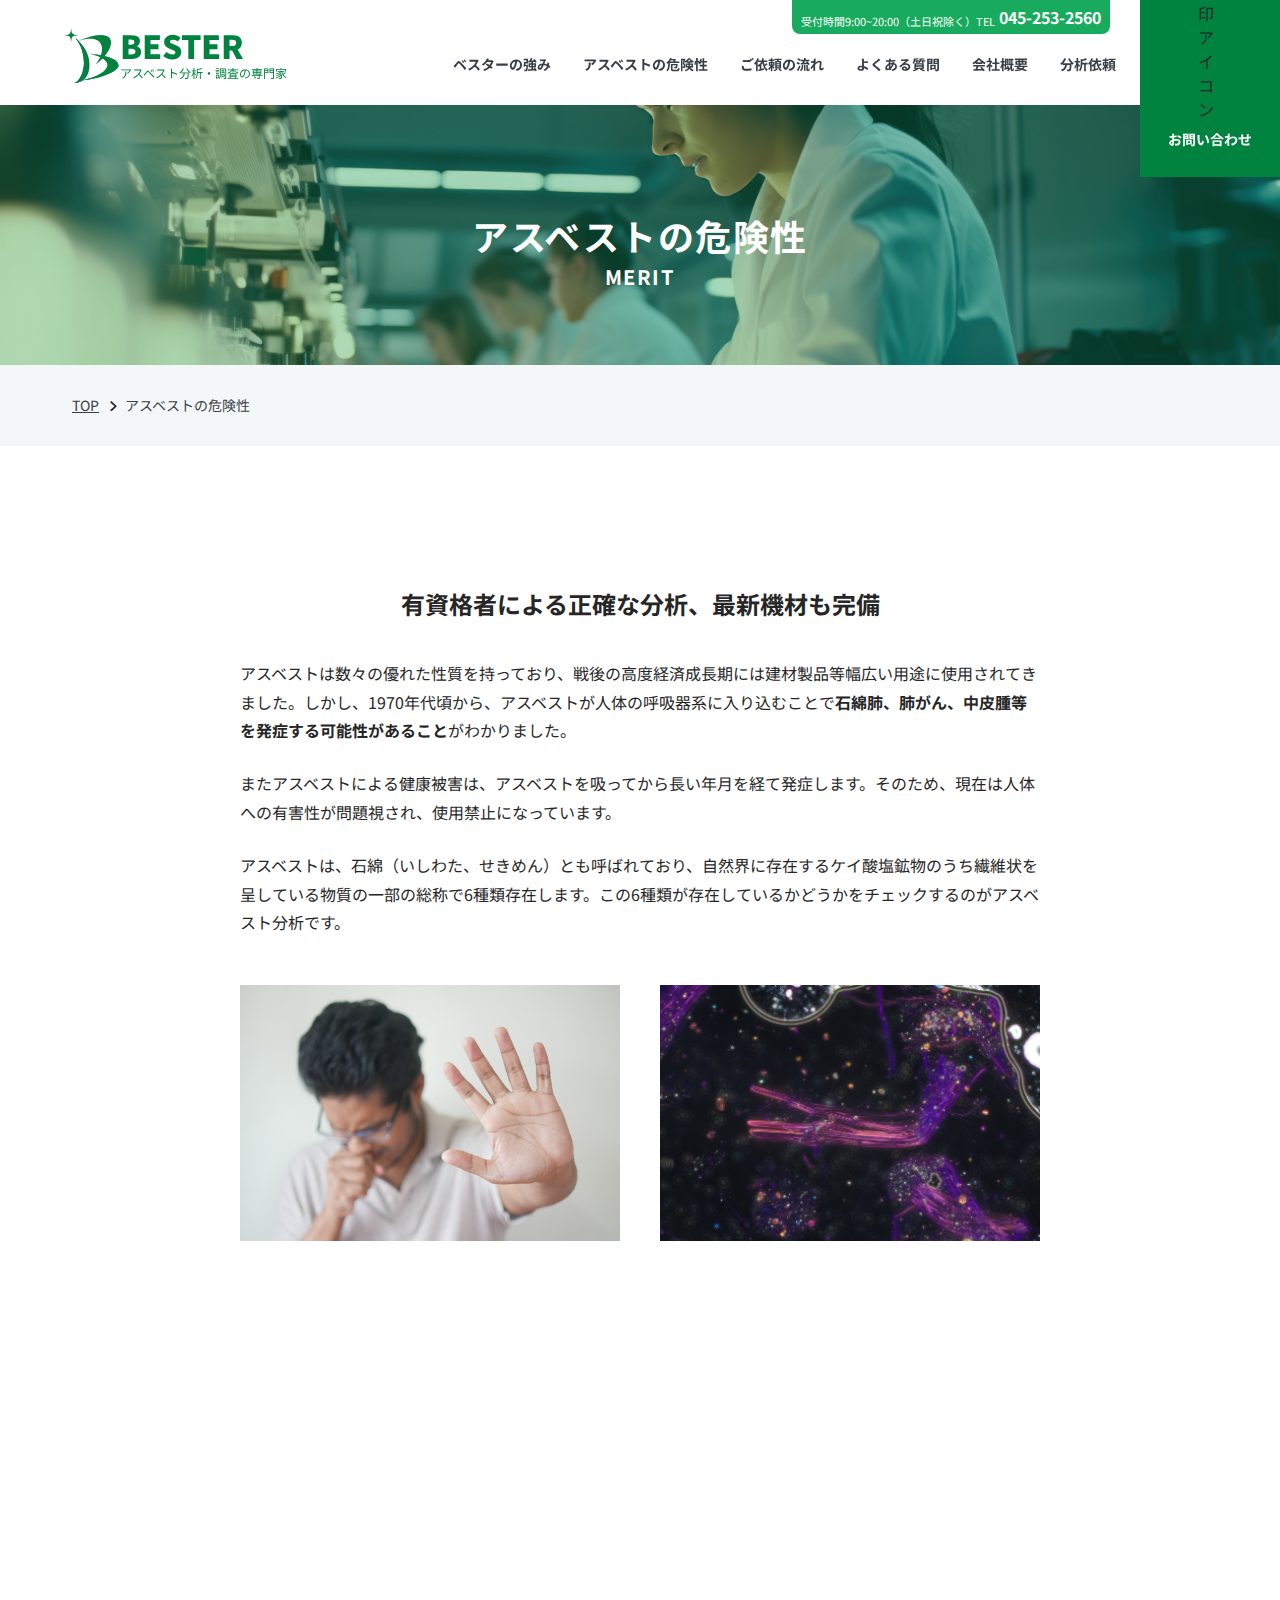
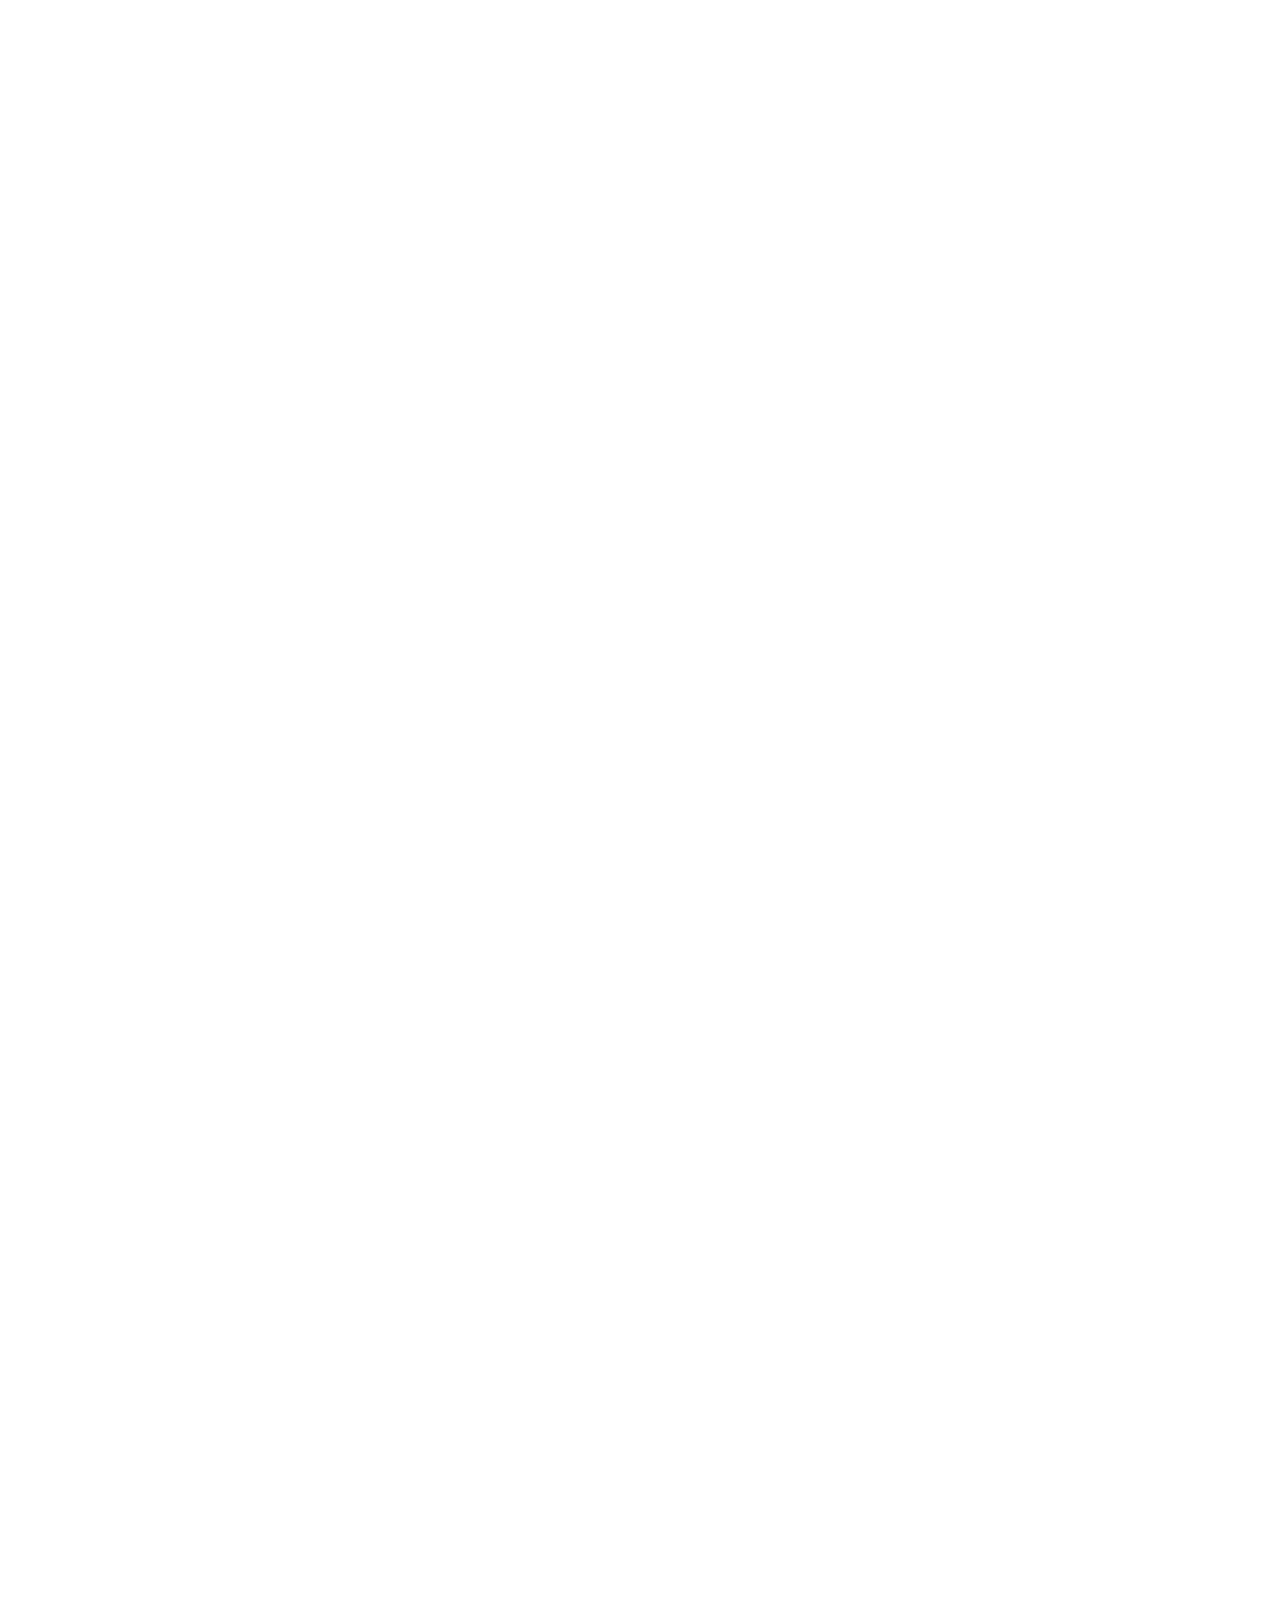
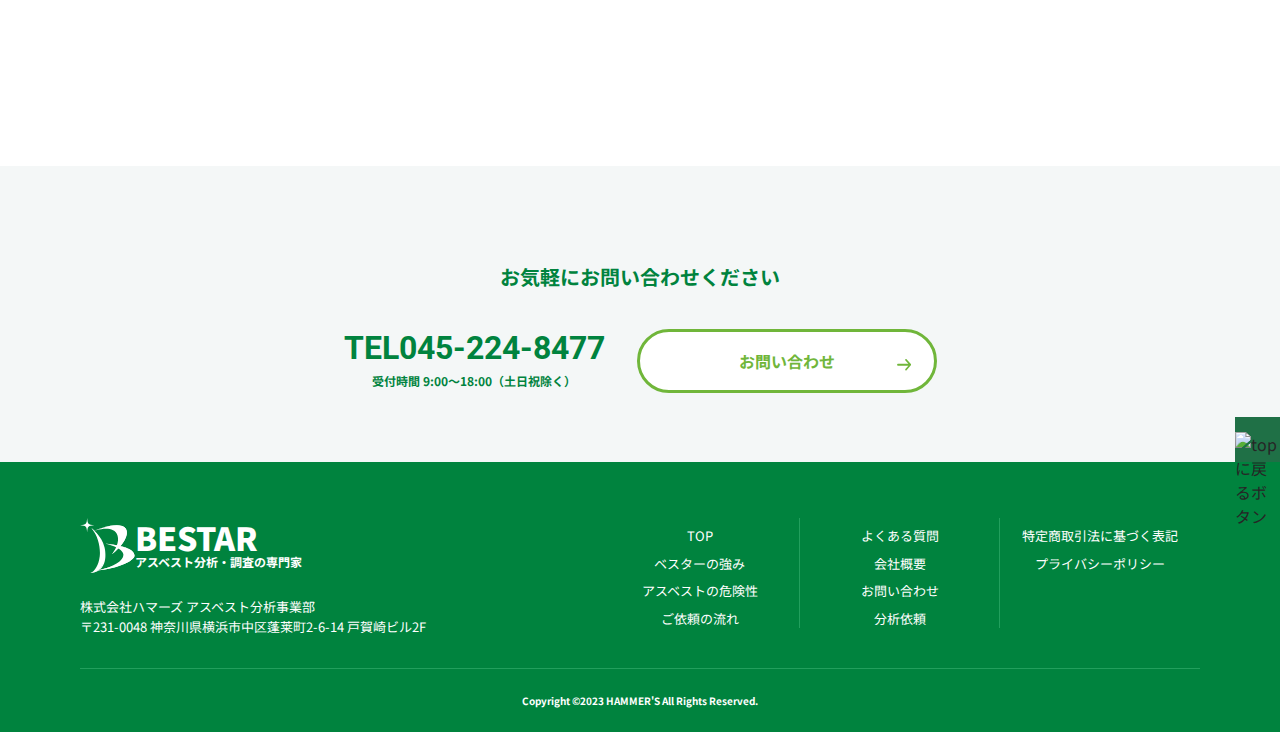
==== commit b40a1dd3: "ページ遷移時のフェードイン変更" ====
--- a/about/index.html
+++ b/about/index.html
@@ -72,7 +72,7 @@
     </section>
 
     <!-- about1 -->
-    <section class="l-about-primary a--fadeIn">
+    <section class="l-about-primary a--fadein-first">
       <div class="p-inner">
         <div class="l-about-primary__contents">
           <p class="l-about-primary__text">有資格者による正確な分析、最新機材も完備</p>
--- a/css/common.css
+++ b/css/common.css
@@ -1 +1 @@
-@import"https://fonts.googleapis.com/css2?family=Noto+Sans+JP:wght@400;700&display=swap";@import"https://fonts.googleapis.com/css2?family=Roboto:wght@400;700&display=swap";*,::before,::after{box-sizing:border-box;background-repeat:no-repeat}::before,::after{text-decoration:inherit;vertical-align:inherit}:where(:root){cursor:default;line-height:1.5;overflow-wrap:break-word;-moz-tab-size:4;-o-tab-size:4;tab-size:4;-webkit-tap-highlight-color:rgba(0,0,0,0);-webkit-text-size-adjust:100%;-moz-text-size-adjust:100%;text-size-adjust:100%}:where(body){margin:0}:where(h1){font-size:2em;margin:.67em 0}:where(dl,ol,ul) :where(dl,ol,ul){margin:0}:where(hr){color:inherit;height:0}:where(nav) :where(ol,ul){list-style-type:none;padding:0}:where(nav li)::before{content:"​";float:left}:where(pre){font-family:monospace,monospace;font-size:1em;overflow:auto}:where(abbr[title]){text-decoration:underline;-webkit-text-decoration:underline dotted;text-decoration:underline dotted}:where(b,strong){font-weight:bolder}:where(code,kbd,samp){font-family:monospace,monospace;font-size:1em}:where(small){font-size:80%}:where(audio,canvas,iframe,img,svg,video){vertical-align:middle}:where(iframe){border-style:none}:where(svg:not([fill])){fill:currentColor}:where(table){border-collapse:collapse;border-color:currentColor;text-indent:0}:where(button,input,select){margin:0}:where(button,[type=button i],[type=reset i],[type=submit i]){-webkit-appearance:button;-moz-appearance:button;appearance:button}:where(fieldset){border:1px solid #a0a0a0}:where(progress){vertical-align:baseline}:where(textarea){margin:0;resize:vertical}:where([type=search i]){-webkit-appearance:textfield;-moz-appearance:textfield;appearance:textfield;outline-offset:-2px}::-webkit-inner-spin-button,::-webkit-outer-spin-button{height:auto}::-webkit-input-placeholder{color:inherit;opacity:.54}::-webkit-search-decoration{-webkit-appearance:none}::-webkit-file-upload-button{-webkit-appearance:button;font:inherit}:where(dialog){background-color:#fff;border:solid;color:#000;height:-moz-fit-content;height:fit-content;left:0;margin:auto;padding:1em;position:absolute;right:0;width:-moz-fit-content;width:fit-content}:where(dialog:not([open])){display:none}:where(details>summary:first-of-type){display:list-item}:where([aria-busy=true i]){cursor:progress}:where([aria-disabled=true i],[disabled]){cursor:not-allowed}:where([aria-hidden=false i][hidden]){display:initial}:where([aria-hidden=false i][hidden]:not(:focus)){clip:rect(0, 0, 0, 0);position:absolute}*,*:before,*:after{box-sizing:border-box;vertical-align:bottom;margin:0;padding:0}body{width:100%;font-family:"Noto Sans JP","Roboto",YuGothic,"Hiragino Kaku Gothic ProN","Hind",Meiryo,sans-serif;line-height:1.5;letter-spacing:5%;color:#262626;font-size:16px;margin:0 auto}@media screen and (max-width: 414px){body{font-size:14px}}ul{margin:0;padding:0}li{list-style-type:none}a{text-decoration:none;color:#393e46;cursor:pointer}img{display:block;max-width:100%;height:auto}.l-header{width:100%;max-height:110px;display:flex;justify-content:space-between;align-items:center;position:fixed;top:0;left:0;right:0;z-index:9999;background-color:rgba(255,255,255,.8);transition:max-height .3s ease}.l-header.header-animation{max-height:80px;box-shadow:0px 8px 8px 0px rgba(0,0,0,.1)}@media screen and (max-width: 1023px){.l-header{padding:4px 0;background-color:rgba(255,255,255,.8);max-height:49px}.l-header.header-animation{max-height:49px;box-shadow:0px 8px 8px 0px rgba(0,0,0,.1)}}@media screen and (max-width: 414px){.l-header{background-color:rgba(255,255,255,.8);height:49px}.l-header.header-animation{height:49px;box-shadow:0px 8px 8px 0px rgba(0,0,0,.1)}}.l-header .l-header__logo{min-width:136px;color:#00833e;-moz-text-align-last:left;text-align-last:left;margin-left:120px}@media screen and (max-width: 1023px){.l-header .l-header__logo{margin-left:58px}}@media screen and (max-width: 414px){.l-header .l-header__logo{margin-left:38px}}.l-header .l-header__logo .l-header__logo-name{font-size:32px;font-weight:bold;position:relative;line-height:1}.l-header .l-header__logo .l-header__logo-name::before{content:"";position:absolute;top:0;left:-56px;background-image:url(../assets/images/logo.svg);background-repeat:no-repeat;background-size:contain;width:55px;height:55px}@media screen and (max-width: 1023px){.l-header .l-header__logo .l-header__logo-name::before{left:-40px;width:40px;height:40px}}@media screen and (max-width: 414px){.l-header .l-header__logo .l-header__logo-name::before{left:-32px;width:32px;height:32px}}@media screen and (max-width: 1023px){.l-header .l-header__logo .l-header__logo-name{font-size:23px}}.l-header .l-header__logo .l-header__logo-description{font-size:12px}@media screen and (max-width: 1023px){.l-header .l-header__logo .l-header__logo-description{font-size:10px}}@media screen and (max-width: 414px){.l-header .l-header__logo .l-header__logo-description{font-size:8px}}.l-header .l-header__navarea{display:flex;align-items:center}.l-header .l-header__navarea .l-header__phone{position:fixed;top:0;right:170px;background-color:#18ab5d;padding:5px 9px;border-radius:0 0 8px 8px;color:#fff;font-size:11px}.l-header .l-header__navarea .l-header__phone.header-animation{display:none}@media screen and (max-width: 1023px){.l-header .l-header__navarea .l-header__phone{display:none}}.l-header .l-header__navarea .l-header__nav{font-size:14px;font-weight:bold;position:relative}@media screen and (max-width: 1023px){.l-header .l-header__navarea .l-header__nav{position:absolute;top:0;left:0;right:0;height:100vh;background-color:rgba(0,131,62,.9);transition:all .9s;display:none}}.l-header .l-header__navarea .l-header__nav.--open{display:block}.l-header .l-header__navarea .l-header__nav .l-header__nav-list{display:flex;padding-top:18px}@media screen and (max-width: 1023px){.l-header .l-header__navarea .l-header__nav .l-header__nav-list{flex-direction:column;text-align:center;align-items:center;height:100vh;justify-content:center}}.l-header .l-header__navarea .l-header__nav .l-header__nav-list .l-header__nav-item{margin-left:32px}@media screen and (max-width: 1023px){.l-header .l-header__navarea .l-header__nav .l-header__nav-list .l-header__nav-item{margin:0;padding:40px}}.l-header .l-header__navarea .l-header__nav .l-header__nav-list .l-header__nav-item .l-header__nav-link{display:block;position:relative}.l-header .l-header__navarea .l-header__nav .l-header__nav-list .l-header__nav-item .l-header__nav-link::before{content:"";position:absolute;width:100%;height:2px;bottom:0;margin:-5px 0;background-color:#00833e;visibility:hidden;transform:scaleX(0);transition:all .4s ease-in-out 0s}.l-header .l-header__navarea .l-header__nav .l-header__nav-list .l-header__nav-item .l-header__nav-link:hover::before{opacity:.8;transition:all .3s ease;visibility:visible;transform:scaleX(1)}.l-header .l-header__navarea .l-header__nav .l-header__nav-list .l-header__nav-item .l-header__nav-link.current::before{visibility:visible;transform:scaleX(1)}@media screen and (max-width: 1023px){.l-header .l-header__navarea .l-header__nav .l-header__nav-list .l-header__nav-item .l-header__nav-link{min-width:300px;color:#fff}}.l-header .l-header__nav-contact{background-color:#00833e;padding:27px 28px;margin-left:24px;transition:padding .3s ease}.l-header .l-header__nav-contact.header-animation{padding:12px 16px}.l-header .l-header__nav-contact:hover{opacity:.8;transition:all .3s ease}@media screen and (max-width: 1023px){.l-header .l-header__nav-contact{display:none}}.l-header .l-header__nav-contact .l-header__navicon{margin:0 auto;padding-bottom:8px}.l-header .l-header__nav-contact .l-header__btn{display:block;color:#fff;font-size:14px;font-weight:bold}.l-footer{background-color:#00833e;margin:0 calc(50% - 50vw);padding:0 calc(50vw - 50%);position:relative}.l-footer .l-footer__top{display:flex;justify-content:space-between;color:#fff;padding:56px 80px 0}@media screen and (max-width: 768px){.l-footer .l-footer__top{padding:8px 0 0px 16px}}@media screen and (max-width: 414px){.l-footer .l-footer__top{padding:4px 0 0px 8px}}.l-footer .l-footer__top .l-footer__logo .l-footer__logoarea{display:flex;align-items:center}.l-footer .l-footer__top .l-footer__logo .l-footer__logoarea .l-footer__logo-right .l-footer__logo-name{font-size:32px;font-weight:bold;line-height:1}@media screen and (max-width: 414px){.l-footer .l-footer__top .l-footer__logo .l-footer__logoarea .l-footer__logo-right .l-footer__logo-name{font-size:23px}}.l-footer .l-footer__top .l-footer__logo .l-footer__logoarea .l-footer__logo-right .l-footer__logo-description{font-size:12px;font-weight:bold}@media screen and (max-width: 414px){.l-footer .l-footer__top .l-footer__logo .l-footer__logoarea .l-footer__logo-right .l-footer__logo-description{font-size:10px}}.l-footer .l-footer__top .l-footer__logo .l-footer__logo-company{padding-top:24px;font-size:13px}@media screen and (max-width: 414px){.l-footer .l-footer__top .l-footer__logo .l-footer__logo-company{padding-top:16px;font-size:10px}}.l-footer .l-footer__top .l-footer__logo .l-footer__logo-address{font-size:13px;padding-bottom:32px;min-width:400px}@media screen and (max-width: 414px){.l-footer .l-footer__top .l-footer__logo .l-footer__logo-address{font-size:10px;padding-bottom:16px}}.l-footer .l-footer__top .l-footer__nav-list{-moz-columns:3;columns:3;-moz-column-gap:0;column-gap:0}@media screen and (max-width: 1023px){.l-footer .l-footer__top .l-footer__nav-list{display:none}}.l-footer .l-footer__top .l-footer__nav-list .l-footer__nav-item{text-align:center;min-width:200px;border-right:1px solid #229f5d}.l-footer .l-footer__top .l-footer__nav-list .l-footer__nav-item .l-footer__nav-link{display:block;font-size:13px;color:#fff;text-align:center;padding-top:8px}.l-footer .l-footer__top .l-footer__nav-list .l-footer__nav-item .l-footer__nav-link:hover{opacity:.8;transition:all .3s ease}.l-footer .l-footer__top .l-footer__nav-list .--noborder{border:none}.l-footer .l-footer__bottom{margin:0 80px;padding:24px 0;text-align:center;align-items:center;border-top:1px solid #229f5d}@media screen and (max-width: 768px){.l-footer .l-footer__bottom{margin:0 16px;padding:16px 0}}@media screen and (max-width: 414px){.l-footer .l-footer__bottom{margin:0 8px;padding:10px 0}}.l-footer .l-footer__bottom .l-footer__copyright{color:#fff;font-weight:bold;font-size:10px}.main .l-mv{background-image:url(../assets/images/mainvisual.png);background-repeat:no-repeat;background-size:cover;background-position:center;height:100vh;margin:0 calc(50% - 50vw);padding:0 calc(50vw - 50%);position:relative}.main .l-mv .l-mv__heroarea{width:100%;max-width:900px;display:flex;justify-content:space-between;align-items:center;position:absolute;top:40%;left:50%;transform:translate(-50%, -40%)}@media screen and (max-width: 768px){.main .l-mv .l-mv__heroarea{flex-direction:column;justify-content:center}}@media screen and (max-width: 414px){.main .l-mv .l-mv__heroarea{margin:0}}.main .l-mv .l-mv__heroarea .l-mv__hero-text{color:#323031;font-size:46px;line-height:160%;font-weight:bold;line-height:160%}@media screen and (max-width: 768px){.main .l-mv .l-mv__heroarea .l-mv__hero-text{font-size:28px;text-align:center;padding-bottom:46px}}.main .l-mv .l-mv__heroarea .l-mv__btnarea{max-width:352px;height:78px;position:relative}@media screen and (max-width: 414px){.main .l-mv .l-mv__heroarea .l-mv__btnarea{min-width:238px}}.main .l-mv .l-mv__heroarea .l-mv__btnarea .l-mv__ctabtn{display:block;width:100%;border-radius:50px;padding:16px 64px;font-size:26px;font-weight:bold;background:#00b09b;background:linear-gradient(64deg, rgb(0, 176, 155) 0%, rgb(150, 201, 61) 100%);color:#fff;display:flex;align-items:center;justify-content:center;box-shadow:0px 5px 10px rgba(0,0,0,.2)}.main .l-mv .l-mv__heroarea .l-mv__btnarea .l-mv__ctabtn::after{content:"";background-image:url(../assets/images/arrow-ctabtn.svg);background-repeat:no-repeat;position:absolute;top:45%;transform:translateX(-45%);right:5%;width:15px;height:15px;transition:all .3s}.main .l-mv .l-mv__heroarea .l-mv__btnarea .l-mv__ctabtn:hover::after{right:4%}@media screen and (max-width: 414px){.main .l-mv .l-mv__heroarea .l-mv__btnarea .l-mv__ctabtn{font-size:18px}}.main .l-mv .l-mv__flex-container{display:flex;position:absolute;top:80%;left:50%;transform:translate(-50%, -80%)}@media screen and (max-width: 768px){.main .l-mv .l-mv__flex-container{justify-content:center}}.main .l-mv .l-mv__flex-container .l-mv__flex-img-bg{width:180px;height:180px;background-image:url(../assets/images/mv-textbg.png);background-repeat:no-repeat;background-size:cover;background-position:center;position:relative;text-align:center;margin:0 16px}@media screen and (max-width: 768px){.main .l-mv .l-mv__flex-container .l-mv__flex-img-bg{width:110px;height:110px}}@media screen and (max-width: 768px){.main .l-mv .l-mv__flex-container .l-mv__flex-img-bg{margin:0 8px}}.main .l-mv .l-mv__flex-container .l-mv__flex-img-bg .l-mv__hero-descroption{min-width:164px;color:#00833e;font-size:15px;line-height:155%;position:absolute;top:50%;left:50%;transform:translate(-50%, -50%)}@media screen and (max-width: 768px){.main .l-mv .l-mv__flex-container .l-mv__flex-img-bg .l-mv__hero-descroption{font-size:10px}}@media screen and (max-width: 414px){.main .l-mv .l-mv__flex-container .l-mv__flex-img-bg .l-mv__hero-descroption{min-width:112px}}.main .l-mv .l-mv__flex-container .l-mv__flex-img-bg .l-mv__hero-descroption .l-mv__hero-hero-descroption--bold{font-size:20px}@media screen and (max-width: 768px){.main .l-mv .l-mv__flex-container .l-mv__flex-img-bg .l-mv__hero-descroption .l-mv__hero-hero-descroption--bold{font-size:10px}}.main .l-feature{background-color:#fff;margin:0 calc(50% - 50vw);padding:0 calc(50vw - 50%);padding:64px 0}@media screen and (max-width: 768px){.main .l-feature{padding-top:64px}}@media screen and (max-width: 414px){.main .l-feature{padding-top:32px}}.main .l-feature .l-feature__text-top{max-width:650px;font-weight:bold;margin:0 auto;text-align:center;line-height:200%;padding-bottom:48px}@media screen and (max-width: 768px){.main .l-feature .l-feature__text-top{font-size:12px}}.main .l-feature .l-feature__card{max-width:500px;text-align:center;margin:0 20px;padding-bottom:24px}@media screen and (max-width: 768px){.main .l-feature .l-feature__card{margin:0 auto;width:383px}}@media screen and (max-width: 414px){.main .l-feature .l-feature__card{width:314px}}.main .l-feature .l-feature__card .l-feature__card-top{background-color:#229f5d;padding:4px 24px;border-radius:7px 7px 0 0}.main .l-feature .l-feature__card .l-feature__card-top .l-feature__card-top--text{color:#fff;font-size:20px;font-weight:bold;position:relative;display:inline-block}@media screen and (max-width: 768px){.main .l-feature .l-feature__card .l-feature__card-top .l-feature__card-top--text{font-size:14px}}.main .l-feature .l-feature__card .l-feature__card-top .l-feature__card-top--text::before{content:"";position:absolute;top:55%;transform:translateY(-50%);left:-25px;width:20px;height:20px;background-image:url("../assets/images/check-icon.svg");background-size:cover;background-repeat:no-repeat}.main .l-feature .l-feature__card .l-feature__card-bottom{border:3px solid #229f5d;border-top:none;border-radius:0 0 7px 7px;padding:32px 24px;background-color:#fff;box-shadow:0px 5px 10px rgba(0,0,0,.2)}@media screen and (max-width: 768px){.main .l-feature .l-feature__card .l-feature__card-bottom{padding:24px}}@media screen and (max-width: 414px){.main .l-feature .l-feature__card .l-feature__card-bottom{padding:14px}}.main .l-feature .l-feature__card .l-feature__card-bottom .l-feature__card-bottom--day{font-size:40px;font-weight:bold}.main .l-feature .l-feature__card .l-feature__card-bottom .l-feature__card-bottom--day.--secondary{font-size:32px}@media screen and (max-width: 768px){.main .l-feature .l-feature__card .l-feature__card-bottom .l-feature__card-bottom--day.--secondary{font-size:20px}}@media screen and (max-width: 768px){.main .l-feature .l-feature__card .l-feature__card-bottom .l-feature__card-bottom--day{font-size:20px}}.main .l-feature .l-feature__text-bottom{display:flex;justify-content:center;align-items:center;margin:0 auto;line-height:180%;padding-bottom:64px}@media screen and (max-width: 768px){.main .l-feature .l-feature__text-bottom{font-size:12px;padding-bottom:24px}}.main .l-feature .l-feature__text-bottom .l-feature__text{font-size:10px;-moz-text-align-last:left;text-align-last:left}.main .l-feature .l-feature__info{display:flex;align-items:center;justify-content:space-between;padding-bottom:64px}@media screen and (max-width: 414px){.main .l-feature .l-feature__info{flex-direction:column;justify-content:center;padding-bottom:32px}}.main .l-feature .l-feature__info .l-feature__info-area{max-width:270px;height:auto}@media screen and (max-width: 768px){.main .l-feature .l-feature__info .l-feature__info-area{margin:0 4px}}@media screen and (max-width: 414px){.main .l-feature .l-feature__info .l-feature__info-area{margin:0;padding-bottom:32px}}.main .l-feature .l-feature__info .l-feature__info-area .l-feature__info-img{padding-bottom:16px}.main .l-feature .l-feature__info .l-feature__info-area .l-feature__info-text{font-weight:bold}@media screen and (max-width: 768px){.main .l-feature .l-feature__info .l-feature__info-area .l-feature__info-text{font-size:12px}}@media screen and (max-width: 414px){.main .l-feature .l-feature__info .l-feature__info-area .l-feature__info-text{font-size:16px}}.main .l-feature .l-feature__ctabtn-area{display:flex;justify-content:center;gap:32px}@media screen and (max-width: 768px){.main .l-feature .l-feature__ctabtn-area{flex-direction:column;gap:8px}}.main .l-feature .l-feature__ctabtn-area .l-feature__ctabtn{display:flex;justify-content:center;align-items:center;padding-bottom:64px}@media screen and (max-width: 768px){.main .l-feature .l-feature__ctabtn-area .l-feature__ctabtn{padding-bottom:24px}}.main .l-flow{background-color:#f4f7f7;margin:0 calc(50% - 50vw);padding:0 calc(50vw - 50%);padding:64px 0}.main .l-flow .l-flow__card-container{display:flex;justify-content:space-between;padding:64px 0}@media screen and (max-width: 768px){.main .l-flow .l-flow__card-container{flex-direction:column;justify-content:center;padding:32px 0}}.main .l-flow .l-flow__card-container .l-flow__card{max-width:200px;text-align:center}@media screen and (max-width: 768px){.main .l-flow .l-flow__card-container .l-flow__card{margin:0 auto;padding-bottom:24px;max-width:400px}}.main .l-flow .l-flow__card-container .l-flow__card .l-flow__card-border{max-width:200px;position:relative;z-index:1}@media screen and (max-width: 768px){.main .l-flow .l-flow__card-container .l-flow__card .l-flow__card-border{max-width:400px}}.main .l-flow .l-flow__card-container .l-flow__card .l-flow__card-border::after{content:"";position:absolute;top:50%;transform:translateY(-50%);right:-100px;width:100%;height:2px;border-top:2px dashed #00833e;z-index:-1}@media screen and (max-width: 768px){.main .l-flow .l-flow__card-container .l-flow__card .l-flow__card-border::after{content:none}}.main .l-flow .l-flow__card-container .l-flow__card .l-flow__card-border .l-flow__card-img{padding-bottom:16px;width:100%}.main .l-flow .l-flow__card-container .l-flow__card:last-child .l-flow__card-border::after{border:none}.main .l-flow .l-flow__card-container .l-flow__card-ttl{font-size:20px;font-weight:bold;color:#00833e;padding-bottom:16px}.main .l-flow .l-flow__card-container .l-flow__card-description{text-align:justify;line-height:170%}.main .l-flow .l-flow__card-container .l-flow__card-description.--link{text-decoration:underline}.main .l-flow .l-flow__ctabtn{display:flex;justify-content:center;align-items:center;padding-bottom:64px}.main .l-survey{background-color:#fff}.main .l-survey .l-surbey__ttl{display:flex;justify-content:center;align-items:center;padding-top:64px}.main .l-survey .l-surbey__ttl .l-surbey__ttl-text{font-size:32px;font-weight:bold}@media screen and (max-width: 768px){.main .l-survey .l-surbey__ttl .l-surbey__ttl-text{font-size:22px}}@media screen and (max-width: 414px){.main .l-survey .l-surbey__ttl .l-surbey__ttl-text{font-size:15px}}.main .l-survey .l-surbey__ttl .l-surbey__ttl-text.--font{font-size:40px;color:#00833e;position:relative}@media screen and (max-width: 768px){.main .l-survey .l-surbey__ttl .l-surbey__ttl-text.--font{font-size:28px}}@media screen and (max-width: 414px){.main .l-survey .l-surbey__ttl .l-surbey__ttl-text.--font{font-size:20px}}.main .l-survey .l-surbey__ttl .l-surbey__ttl-text.--font::after{content:"";position:absolute;bottom:0;left:0;width:100%;border-bottom:2px dashed #00833e}.main .l-survey .l-surbey__flex-container{display:flex;padding:40px 0 80px}@media screen and (max-width: 768px){.main .l-survey .l-surbey__flex-container{flex-direction:column;justify-content:center}}.main .l-survey .l-surbey__flex-container .l-surbey__imgarea{flex:5;position:relative}@media screen and (max-width: 768px){.main .l-survey .l-surbey__flex-container .l-surbey__imgarea{display:flex;justify-content:center}}.main .l-survey .l-surbey__flex-container .l-surbey__imgarea .l-surbey__img1{max-width:245px}@media screen and (max-width: 414px){.main .l-survey .l-surbey__flex-container .l-surbey__imgarea .l-surbey__img1{max-width:170px}}.main .l-survey .l-surbey__flex-container .l-surbey__imgarea .l-surbey__img2{max-width:245px;position:absolute;top:5%;left:40%}@media screen and (max-width: 768px){.main .l-survey .l-surbey__flex-container .l-surbey__imgarea .l-surbey__img2{position:static}}@media screen and (max-width: 414px){.main .l-survey .l-surbey__flex-container .l-surbey__imgarea .l-surbey__img2{max-width:170px}}.main .l-survey .l-surbey__flex-container .l-surbey__info{flex:5;max-width:428px}@media screen and (max-width: 768px){.main .l-survey .l-surbey__flex-container .l-surbey__info{margin:0 auto}}@media screen and (max-width: 414px){.main .l-survey .l-surbey__flex-container .l-surbey__info{padding:8px}}.main .l-survey .l-surbey__flex-container .l-surbey__info .l-surbey__description{text-align:justify;padding:40px 0 84px;line-height:200%}.main .l-survey .l-surbey__flex-container .l-surbey__info .l-surbey__ctabtn{display:flex;justify-content:center}.main .l-merit-top{background-color:#f4f7f7;margin:0 calc(50% - 50vw);padding:0 calc(50vw - 50%);padding:64px 0}.main .l-merit-top .l-merit-top__list{position:relative;padding:90px 24px;border:solid 4px #00833e;border-radius:15px;display:flex;justify-content:center;gap:94px;margin-bottom:80px}@media screen and (max-width: 768px){.main .l-merit-top .l-merit-top__list{padding:56px 16px;flex-direction:column;gap:24px;border:solid 2px #00833e}}@media screen and (max-width: 414px){.main .l-merit-top .l-merit-top__list{margin-bottom:32px}}.main .l-merit-top .l-merit-top__list::after{content:"EASY&SPEEDY";position:absolute;top:-28px;left:15px;text-align:right;background:#f4f7f7;font-size:32px;color:#00833e;padding:0 10px;font-weight:bold;font-family:"Roboto",sans-serif}@media screen and (max-width: 768px){.main .l-merit-top .l-merit-top__list::after{font-size:24px;top:-21px}}.main .l-merit-top .l-merit-top__list .l-merit-top__list-img{max-width:154px;height:auto}@media screen and (max-width: 768px){.main .l-merit-top .l-merit-top__list .l-merit-top__list-img{margin:0 auto}}.main .l-merit-top .l-merit-top__list .l-merit-top__list-text{max-width:480px;font-size:24px;font-weight:bold;line-height:180%}@media screen and (max-width: 768px){.main .l-merit-top .l-merit-top__list .l-merit-top__list-text{font-size:20px;max-width:80%;margin:0 auto}}.main .l-merit-top .l-merit-top__list--secondary{position:relative;padding:90px 24px;border:solid 4px #00833e;border-radius:15px;display:flex;flex-direction:row-reverse;justify-content:center;align-items:center;gap:94px;margin-bottom:80px}@media screen and (max-width: 768px){.main .l-merit-top .l-merit-top__list--secondary{padding:56px 16px;flex-direction:column;gap:24px;border:solid 2px #00833e}}@media screen and (max-width: 414px){.main .l-merit-top .l-merit-top__list--secondary{margin-bottom:32px}}.main .l-merit-top .l-merit-top__list--secondary::after{content:"RELIABLE";position:absolute;top:-28px;right:15px;text-align:right;background:#f4f7f7;font-size:32px;color:#00833e;padding:0 10px;font-weight:bold;font-family:"Roboto",sans-serif}@media screen and (max-width: 768px){.main .l-merit-top .l-merit-top__list--secondary::after{font-size:24px;top:-21px}}.main .l-merit-top .l-merit-top__list--secondary .l-merit-top__list--secondary-img{max-width:154px;height:auto}@media screen and (max-width: 768px){.main .l-merit-top .l-merit-top__list--secondary .l-merit-top__list--secondary-img{margin:0 auto}}.main .l-merit-top .l-merit-top__list--secondary .l-merit-top__list--secondary-text{max-width:480px;font-size:24px;font-weight:bold;line-height:180%}@media screen and (max-width: 768px){.main .l-merit-top .l-merit-top__list--secondary .l-merit-top__list--secondary-text{font-size:20px;max-width:80%;margin:0 auto}}.main .l-merit-top .l-merit-top__list--tertiary{position:relative;padding:90px 24px;border:solid 4px #00833e;border-radius:15px;display:flex;justify-content:center;align-items:center;gap:94px;margin-bottom:80px}@media screen and (max-width: 768px){.main .l-merit-top .l-merit-top__list--tertiary{padding:56px 16px;flex-direction:column;gap:24px;border:solid 2px #00833e}}@media screen and (max-width: 414px){.main .l-merit-top .l-merit-top__list--tertiary{margin-bottom:32px}}.main .l-merit-top .l-merit-top__list--tertiary::after{content:"ALL IN";position:absolute;top:-28px;left:15px;text-align:right;background:#f4f7f7;font-size:32px;color:#00833e;padding:0 10px;font-weight:bold;font-family:"Roboto",sans-serif}@media screen and (max-width: 768px){.main .l-merit-top .l-merit-top__list--tertiary::after{font-size:24px;top:-21px}}.main .l-merit-top .l-merit-top__list--tertiary .l-merit-top__list--tertiary-img{max-width:154px;height:auto}@media screen and (max-width: 768px){.main .l-merit-top .l-merit-top__list--tertiary .l-merit-top__list--tertiary-img{margin:0 auto}}.main .l-merit-top .l-merit-top__list--tertiary .l-merit-top__list--tertiary-text{max-width:480px;font-size:24px;font-weight:bold;line-height:180%}@media screen and (max-width: 768px){.main .l-merit-top .l-merit-top__list--tertiary .l-merit-top__list--tertiary-text{font-size:20px;max-width:80%;margin:0 auto}}.main .l-merit-top .l-merit-top__ctabtn{display:flex;justify-content:center;align-items:center;padding-bottom:64px}@media screen and (max-width: 768px){.main .l-merit-top .l-merit-top__ctabtn{padding-bottom:24px}}.main .l-faq{padding:64px 0}.main .l-faq .l-faq__list{padding-bottom:64px}.main .l-faq .l-faq__list .l-faq__item{position:relative;margin:40px 0 0;cursor:pointer}@media screen and (max-width: 768px){.main .l-faq .l-faq__list .l-faq__item{margin:10px 0 0}}.main .l-faq .l-faq__list .l-faq__item:first-child{margin-top:0}.main .l-faq .l-faq__list .l-faq__item::after{position:absolute;top:34px;right:26px;display:block;width:10px;height:10px;margin:auto;content:"";transform:rotate(135deg);border-top:2px solid #262626;border-right:2px solid #262626;transition:all .3s}@media screen and (max-width: 768px){.main .l-faq .l-faq__list .l-faq__item::after{top:20px;right:20px;width:7px;height:7px}}.main .l-faq .l-faq__list .l-faq__item.--arrow::after{transform:rotate(-45deg)}.main .l-faq .l-faq__list .l-faq__item .l-faq__question{position:relative;margin:0;padding:24px 20px 24px 80px;background:#f4f7f7;border-radius:16px;font-weight:bold;font-family:"Roboto",sans-serif}@media screen and (max-width: 768px){.main .l-faq .l-faq__list .l-faq__item .l-faq__question{padding:16px 38px 16px 50px;font-size:14px}}.main .l-faq .l-faq__list .l-faq__item .l-faq__question::before{font-size:20px;line-height:1;position:absolute;top:16px;left:16px;display:block;content:"Q";color:#3285bf;background-color:#00833e;color:#fff;border-radius:50%;width:40px;height:40px;text-align:center;line-height:39px}@media screen and (max-width: 768px){.main .l-faq .l-faq__list .l-faq__item .l-faq__question::before{top:11px;left:15px;width:28px;height:28px;line-height:30px;font-size:14px}}.main .l-faq .l-faq__list .l-faq__item .l-faq__answer{position:relative;margin:0;padding:20px 20px 20px 80px;line-height:170%}@media screen and (max-width: 768px){.main .l-faq .l-faq__list .l-faq__item .l-faq__answer{margin:0;padding:16px 16px 16px 50px;font-size:14px}}.main .l-faq .l-faq__list .l-faq__item .l-faq__answer::before{font-size:22px;line-height:1;position:absolute;left:16px;top:14px;display:block;content:"A";font-weight:bold;color:#3285bf;border:1px solid #00833e;color:#00833e;border-radius:50%;width:40px;height:40px;text-align:center;line-height:33px}@media screen and (max-width: 768px){.main .l-faq .l-faq__list .l-faq__item .l-faq__answer::before{font-size:14px;left:15px;margin-top:0;width:28px;height:28px;line-height:25px}}.main .l-faq .l-faq__list .l-faq__item .l-faq__answer .l-faq__text{margin:30px 0 0;text-align:justify}.main .l-faq .l-faq__list .l-faq__item .l-faq__answer .l-faq__text:first-child{margin-top:0}.main .l-faq .l-faq__ctabtn{display:flex;justify-content:center;align-items:center;padding-bottom:64px}.main .l-access{background-color:#f4f7f7;margin:0 calc(50% - 50vw);padding:0 calc(50vw - 50%);padding:64px 0}@media screen and (max-width: 768px){.main .l-access{padding-top:64px}}@media screen and (max-width: 414px){.main .l-access{padding-top:16px}}.main .l-access .l-access__pointarea{display:flex;justify-content:center;align-items:center;padding-bottom:24px;gap:40px}@media screen and (max-width: 768px){.main .l-access .l-access__pointarea{flex-direction:column;gap:24px}}.main .l-access .l-access__pointarea .l-access_point-card{max-width:400px}@media screen and (max-width: 768px){.main .l-access .l-access__pointarea .l-access_point-card{max-width:300}}.main .l-access .l-access__pointarea .l-access_point-card .l-access__point1{white-space:nowrap;font-size:20px;font-weight:bold;color:#00833e;background-color:#f4f7f7;padding:8px 80px;border:1px solid #00833e;border-radius:5px;text-align:center;position:relative;display:block;width:400px}@media screen and (max-width: 768px){.main .l-access .l-access__pointarea .l-access_point-card .l-access__point1{padding:8px 40px;font-size:16px;white-space:normal}}@media screen and (max-width: 414px){.main .l-access .l-access__pointarea .l-access_point-card .l-access__point1{width:324px}}.main .l-access .l-access__pointarea .l-access_point-card .l-access__point1::before{content:"";display:inline-block;width:21px;height:21px;line-height:1.2;margin-right:4px;background-image:url(../assets/images/access-checkicon.svg);background-repeat:no-repeat;background-size:contain}@media screen and (max-width: 768px){.main .l-access .l-access__pointarea .l-access_point-card .l-access__point1::before{content:"";width:15px;height:16px;left:18px;top:15px;background-size:contain}}.main .l-access .l-access__pointarea .l-access_point-card .l-access__point2{white-space:nowrap;font-size:20px;font-weight:bold;color:#00833e;background-color:#f4f7f7;padding:8px 56px;border:1px solid #00833e;border-radius:5px;text-align:center;position:relative;display:block;width:400px}@media screen and (max-width: 768px){.main .l-access .l-access__pointarea .l-access_point-card .l-access__point2{padding:8px 40px;font-size:16px;white-space:normal}}@media screen and (max-width: 414px){.main .l-access .l-access__pointarea .l-access_point-card .l-access__point2{width:324px}}.main .l-access .l-access__pointarea .l-access_point-card .l-access__point2::before{content:"";display:inline-block;width:21px;height:21px;line-height:1.2;margin-right:4px;background-image:url(../assets/images/access-checkicon.svg);background-repeat:no-repeat;background-size:contain}@media screen and (max-width: 768px){.main .l-access .l-access__pointarea .l-access_point-card .l-access__point2::before{content:"";width:15px;height:16px;left:18px;top:15px;background-size:contain}}.main .l-access .l-access__textarea{text-align:center}.main .l-access .l-access__textarea .l-acces__text{line-height:200%;padding-bottom:40px}.main .l-access .l-access__addressarea{background-color:#fff;display:flex;justify-content:center;margin:0 calc(50% - 50vw);padding:0 calc(50vw - 50%);box-shadow:0px 8px 8px 0px rgba(0,0,0,.1)}@media screen and (max-width: 768px){.main .l-access .l-access__addressarea{flex-direction:column;justify-content:center}}.main .l-access .l-access__addressarea .l-access__address-map{width:100%;max-width:686px}.main .l-access .l-access__addressarea .l-access__address-map iframe{max-width:686px;width:100%;min-height:364px}.main .l-access .l-access__addressarea .l-access__address-info{flex:auto;max-width:524px;background-color:#fff;padding:24px 32px}.main .l-access .l-access__addressarea .l-access__address-info .l-access__namearea{padding-bottom:24px}@media screen and (max-width: 768px){.main .l-access .l-access__addressarea .l-access__address-info .l-access__namearea{padding-bottom:16px}}.main .l-access .l-access__addressarea .l-access__address-info .l-access__namearea .l-access__name{font-weight:bold;font-size:20px}.main .l-access .l-access__addressarea .l-access__address-info .l-access__infoarea{padding-bottom:8px}@media screen and (max-width: 768px){.main .l-access .l-access__addressarea .l-access__address-info .l-access__infoarea{padding-bottom:16px}}.main .l-access .l-access__addressarea .l-access__address-info .l-access__infoarea .l-access__info{font-weight:bold;font-size:20px;color:#70b63a}.main .l-access .l-access__addressarea .l-access__address-info .l-access__adressarea{padding-bottom:24px}@media screen and (max-width: 768px){.main .l-access .l-access__addressarea .l-access__address-info .l-access__adressarea{padding-bottom:16px}}.main .l-access .l-access__addressarea .l-access__address-info .l-access__adressarea .l-access__adress{font-size:16px}.main .l-access .l-access__addressarea .l-access__address-info .l-access__telarea{padding-bottom:48px}@media screen and (max-width: 768px){.main .l-access .l-access__addressarea .l-access__address-info .l-access__telarea{padding-bottom:24px}}.main .l-access .l-access__addressarea .l-access__address-info .l-access__telarea .l-access__tel{color:#262626}.main .l-access .l-access__addressarea .l-access__address-info .l-access__telarea .l-access__tel.--link:hover{opacity:.8;transition:all .3s ease}.main .l-access .l-access__addressarea .l-access__address-info .l-access__ctabtn{display:flex;justify-content:start}@media screen and (max-width: 414px){.main .l-access .l-access__addressarea .l-access__address-info .l-access__ctabtn{justify-content:center}}.main .l-contact{background-color:#f4f7f7;margin:0 calc(50% - 50vw);padding:0 calc(50vw - 50%);padding:64px 0;position:relative}.main .l-contact .l-contact-ttl{text-align:center;padding:32px 0}.main .l-contact .l-contact-ttl .l-contact-text{color:#00833e;font-size:20px;font-weight:bold}.main .l-contact .l-contact__infoarea{display:flex;justify-content:center;align-items:center;gap:32px}@media screen and (max-width: 768px){.main .l-contact .l-contact__infoarea{flex-direction:column;justify-content:center}}.main .l-contact .l-contact__infoarea .l-contact__telarea{text-align:center;padding-bottom:8px}.main .l-contact .l-contact__infoarea .l-contact__telarea .l-contact__tel{font-size:32px;font-family:"Roboto",sans-serif;font-weight:bold;color:#00833e}.main .l-contact .l-contact__infoarea .l-contact__telarea .l-contact__tel.--link:hover{opacity:.8;transition:all .3s ease}.main .l-contact .l-contact__infoarea .l-contact__telarea .l-contact__time{color:#00833e;font-size:12px;font-weight:bold}.main .l-contact .l-contact__btnarea{text-align:center;display:flex;justify-content:start}.main .l-contact .l-contact__btnarea .l-contact__btn{font-size:14px}.main .l-sub-mv{padding-top:105px}.main .l-sub-mv .l-sub-mv__area{width:100%;height:260px;background-image:url(../assets/images/subvisual.jpg);background-repeat:no-repeat;background-size:cover;background-position:center;position:relative}.main .l-sub-mv .l-sub-mv__area::after{content:"";position:absolute;top:0;left:0;z-index:1;width:100%;height:260px;background-color:rgba(0,131,62,.3)}.main .l-sub-mv .l-sub-mv__area .l-sub-mv__hero{font-size:36px;letter-spacing:1.5px;font-weight:bold;color:#fff;position:absolute;top:50%;left:50%;transform:translate(-50%, -50%);z-index:2}@media screen and (max-width: 768px){.main .l-sub-mv .l-sub-mv__area .l-sub-mv__hero{font-size:32px;letter-spacing:1.3px}}@media screen and (max-width: 414px){.main .l-sub-mv .l-sub-mv__area .l-sub-mv__hero{font-size:24px;letter-spacing:1.3px}}.main .l-sub-mv .l-sub-mv__area .l-sub-mv__hero::after{content:"COMPANY";color:#fff;font-size:20px;font-weight:bold;position:absolute;top:100%;left:50%;transform:translateX(-50%)}@media screen and (max-width: 768px){.main .l-sub-mv .l-sub-mv__area .l-sub-mv__hero::after{font-size:16px}}@media screen and (max-width: 414px){.main .l-sub-mv .l-sub-mv__area .l-sub-mv__hero::after{font-size:12px}}.main .l-sub-mv .l-sub-mv__label-area{background-color:#f4f7f7;margin:0 calc(50% - 50vw);padding:0 calc(50vw - 50%)}.main .l-sub-mv .l-sub-mv__label-area .l-sub-mv__label{padding:30px 0 30px 64px;display:flex;align-items:center;justify-content:start}@media screen and (max-width: 768px){.main .l-sub-mv .l-sub-mv__label-area .l-sub-mv__label{padding:28px 0 28px 8px}}@media screen and (max-width: 414px){.main .l-sub-mv .l-sub-mv__label-area .l-sub-mv__label{padding:8px 0 8px 4px}}.main .l-sub-mv .l-sub-mv__label-area .l-sub-mv__label .l-sub-mv__label--top{display:block;font-size:14px;padding:0 8px;text-align:center}.main .l-sub-mv .l-sub-mv__label-area .l-sub-mv__label .l-sub-mv__label--top:hover{opacity:.8;transition:all .3s ease}@media screen and (max-width: 414px){.main .l-sub-mv .l-sub-mv__label-area .l-sub-mv__label .l-sub-mv__label--top{font-size:11px}}.main .l-sub-mv .l-sub-mv__label-area .l-sub-mv__label .l-sub-mv__label--arrow{width:7px;height:10px;line-height:10;background-image:url(../assets/images/arrow-label.svg);background-repeat:no-repeat;background-size:cover;margin-left:3px}@media screen and (max-width: 414px){.main .l-sub-mv .l-sub-mv__label-area .l-sub-mv__label .l-sub-mv__label--arrow{width:5px;height:7px}}.main .l-sub-mv .l-sub-mv__label-area .l-sub-mv__label .l-sub-mv__label--current{display:block;font-size:14px;padding:0 8px;text-align:center}.main .l-sub-mv .l-sub-mv__label-area .l-sub-mv__label .l-sub-mv__label--current:hover{opacity:.8;transition:all .3s ease}@media screen and (max-width: 414px){.main .l-sub-mv .l-sub-mv__label-area .l-sub-mv__label .l-sub-mv__label--current{font-size:11px}}.main .l-greeting{padding:120px 24px}@media screen and (max-width: 414px){.main .l-greeting{margin:32px auto}}.main .l-greeting .l-greeting-area{padding-bottom:32px}@media screen and (max-width: 414px){.main .l-greeting .l-greeting-area{padding-bottom:24px}}.main .l-greeting .l-greeting-area .l-greeting__ttl{font-size:24px;font-weight:bold;text-align:center;padding:0 16px 32px}@media screen and (max-width: 414px){.main .l-greeting .l-greeting-area .l-greeting__ttl{font-size:20px;padding:0 8px 24px}}.main .l-greeting .l-greeting-area .l-greeting__description{line-height:200%}@media screen and (max-width: 414px){.main .l-greeting .l-greeting-area .l-greeting__description{line-height:170%}}.main .l-greeting .l-greeting-area .l-greeting__description.--link{text-decoration:underline}.main .l-greeting .l-greeting-area .l-greeting__description.--link:hover{opacity:.8;transition:all .3s ease}.main .l-greeting .l-table-area{border:1px solid #262626;padding:8px 8px}.main .l-greeting .l-table-area .l-table{display:flex}.main .l-greeting .l-table-area .l-table .l-table-ttl{min-width:150px;padding-bottom:8px}@media screen and (max-width: 414px){.main .l-greeting .l-table-area .l-table .l-table-ttl{min-width:110px;padding-bottom:10px}}.main .l-greeting .l-table-area .l-table .l-table-data{padding-bottom:8px}.main .l-greeting .l-table-area .l-table .l-table-data:last-child{padding-bottom:0}.main .l-greeting .l-table-area .l-table .l-table-data.--item{list-style-type:disc;list-style-position:inside}.main .l-adress-area{background-color:#f4f7f7;margin:0 calc(50% - 50vw);padding:0 calc(50vw - 50%);padding:120px 0}.main .l-adress-area .l-adress{display:flex;justify-content:space-between;padding-bottom:64px}@media screen and (max-width: 768px){.main .l-adress-area .l-adress{flex-direction:column;justify-content:center;padding-bottom:40px}}.main .l-adress-area .l-adress .l-adress-img{width:100%;height:auto;max-width:500px}@media screen and (max-width: 768px){.main .l-adress-area .l-adress .l-adress-img{max-width:100%;margin:0 auto}}.main .l-adress-area .l-adress .l-adress-img .l-adress-iframe{width:100%;min-height:400px}.main .l-adress-area .l-adress .l-adress-info{margin:0 auto;padding:0 16px;max-width:460px}@media screen and (max-width: 768px){.main .l-adress-area .l-adress .l-adress-info{padding:16px 16px 0}}.main .l-adress-area .l-adress .l-adress-info .l-adress-text{padding-bottom:24px}.main .l-adress-area .l-adress .l-adress-info .l-adress-text:nth-child(2){font-weight:bold}@media screen and (max-width: 414px){.main .l-adress-area .l-adress .l-adress-info .l-adress-text{font-size:14px;padding-bottom:14px}}.main .l-adress-area .l-adress .l-adress-info .l-adress-list .l-adress-item{list-style-type:disc;list-style-position:inside}.main .l-adress-area .l-adress-second{display:flex;justify-content:space-between;padding-bottom:64px}@media screen and (max-width: 768px){.main .l-adress-area .l-adress-second{flex-direction:column;justify-content:center;padding-bottom:40px}}.main .l-adress-area .l-adress-second .l-adress-second__imgarea{width:100%;height:auto;max-width:500px;position:relative}@media screen and (max-width: 768px){.main .l-adress-area .l-adress-second .l-adress-second__imgarea{max-width:100%;margin:0 auto}}.main .l-adress-area .l-adress-second .l-adress-second__imgarea .l-adress-second__img{width:100%;min-height:400px}.main .l-adress-area .l-adress-second .l-adress-second__imgarea .l-adress-second__img2{max-width:190px;min-height:190px;border-radius:50%;position:absolute;bottom:-77px;right:-12px}@media screen and (max-width: 768px){.main .l-adress-area .l-adress-second .l-adress-second__imgarea .l-adress-second__img2{max-width:170px;min-height:170px;bottom:-70px}}.main .l-adress-area .l-adress-second .l-adress-second__imgarea .l-adress-second__img-info{position:absolute;bottom:-100px;right:-12px;font-size:12px;font-weight:bold}@media screen and (max-width: 768px){.main .l-adress-area .l-adress-second .l-adress-second__imgarea .l-adress-second__img-info{right:0;bottom:-90px}}.main .l-adress-area .l-adress-second__info{margin:0 auto;padding:0 16px;max-width:460px}@media screen and (max-width: 768px){.main .l-adress-area .l-adress-second__info{padding:108px 16px 0}}.main .l-adress-area .l-adress-second__info .l-adress-second__text{padding-bottom:24px}.main .l-adress-area .l-adress-second__info .l-adress-second__text:nth-child(2){font-weight:bold}@media screen and (max-width: 414px){.main .l-adress-area .l-adress-second__info .l-adress-second__text{font-size:14px;padding-bottom:14px}}.main .l-adress-area .l-adress-second__info .l-adress-second__list .l-adress-second__item{list-style-type:disc;list-style-position:inside}.main .l-adress-second__map{padding-top:64px;max-width:100%}.main .l-adress-second__map .l-adress-second__iframe{width:100%;min-height:256px}.main .l-sub-mv{padding-top:105px}.main .l-sub-mv .l-sub-mv__area{width:100%;height:260px;background-image:url(../assets/images/subvisual.jpg);background-repeat:no-repeat;background-size:cover;background-position:center;position:relative}.main .l-sub-mv .l-sub-mv__area::after{content:"";position:absolute;top:0;left:0;z-index:1;width:100%;height:260px;background-color:rgba(0,131,62,.3)}.main .l-sub-mv .l-sub-mv__area .l-sub-mv__hero{font-size:36px;letter-spacing:1.5px;font-weight:bold;color:#fff;position:absolute;top:50%;left:50%;transform:translate(-50%, -50%);z-index:2}@media screen and (max-width: 768px){.main .l-sub-mv .l-sub-mv__area .l-sub-mv__hero{font-size:32px;letter-spacing:1.3px}}@media screen and (max-width: 414px){.main .l-sub-mv .l-sub-mv__area .l-sub-mv__hero{font-size:24px;letter-spacing:1.3px}}.main .l-sub-mv .l-sub-mv__area .l-sub-mv__hero.--merit::after{content:"MERIT";color:#fff;font-size:20px;font-weight:bold;position:absolute;top:100%;left:50%;transform:translateX(-50%)}@media screen and (max-width: 768px){.main .l-sub-mv .l-sub-mv__area .l-sub-mv__hero.--merit::after{font-size:16px}}@media screen and (max-width: 414px){.main .l-sub-mv .l-sub-mv__area .l-sub-mv__hero.--merit::after{font-size:12px}}.main .l-sub-mv .l-sub-mv__label-area{background-color:#f4f7f7;margin:0 calc(50% - 50vw);padding:0 calc(50vw - 50%)}.main .l-sub-mv .l-sub-mv__label-area .l-sub-mv__label{padding:30px 0 30px 64px;display:flex;align-items:center;justify-content:start}@media screen and (max-width: 768px){.main .l-sub-mv .l-sub-mv__label-area .l-sub-mv__label{padding:28px 0 28px 8px}}@media screen and (max-width: 414px){.main .l-sub-mv .l-sub-mv__label-area .l-sub-mv__label{padding:8px 0 8px 4px}}.main .l-sub-mv .l-sub-mv__label-area .l-sub-mv__label .l-sub-mv__label--top{display:block;font-size:14px;padding:0 8px;text-align:center;text-decoration:underline}.main .l-sub-mv .l-sub-mv__label-area .l-sub-mv__label .l-sub-mv__label--top:hover{opacity:.8;transition:all .3s ease}@media screen and (max-width: 414px){.main .l-sub-mv .l-sub-mv__label-area .l-sub-mv__label .l-sub-mv__label--top{font-size:11px}}.main .l-sub-mv .l-sub-mv__label-area .l-sub-mv__label .l-sub-mv__label--arrow{width:7px;height:10px;line-height:10;background-image:url(../assets/images/arrow-label.svg);background-repeat:no-repeat;background-size:cover;margin-left:3px}@media screen and (max-width: 414px){.main .l-sub-mv .l-sub-mv__label-area .l-sub-mv__label .l-sub-mv__label--arrow{width:5px;height:7px}}.main .l-sub-mv .l-sub-mv__label-area .l-sub-mv__label .l-sub-mv__label--current{display:block;font-size:14px;padding:0 8px;text-align:center}.main .l-sub-mv .l-sub-mv__label-area .l-sub-mv__label .l-sub-mv__label--current:hover{opacity:.8;transition:all .3s ease}@media screen and (max-width: 414px){.main .l-sub-mv .l-sub-mv__label-area .l-sub-mv__label .l-sub-mv__label--current{font-size:11px}}.main .l-merit{padding:120px 24px}@media screen and (max-width: 768px){.main .l-merit{padding:120px 24px}}@media screen and (max-width: 414px){.main .l-merit{padding:32px 16px}}.main .l-merit .l-merit__ttl-area{text-align:center}.main .l-merit .l-merit__ttl-area .l-merit__ttl{color:#00833e;font-size:24px;font-family:"Roboto",sans-serif}@media screen and (max-width: 414px){.main .l-merit .l-merit__ttl-area .l-merit__ttl{font-size:20px}}.main .l-merit .l-merit__ttl-area .l-merit__ttl.--font-strong{font-size:80px;line-height:.9;padding-left:4px}@media screen and (max-width: 414px){.main .l-merit .l-merit__ttl-area .l-merit__ttl.--font-strong{font-size:40px}}.main .l-merit .l-merit__ttl-area .l-merit__text{font-size:32px;font-weight:bold;color:#262626;padding-top:24px;text-decoration:underline;text-decoration-style:dashed;text-decoration-color:#00833e;text-decoration-thickness:2px;-webkit-text-decoration-skip-ink:none;text-decoration-skip-ink:none;text-underline-offset:16px}@media screen and (max-width: 414px){.main .l-merit .l-merit__ttl-area .l-merit__text{font-size:26px;text-underline-offset:12px;padding-top:16px}}.main .l-merit .l-merit__ttl-area .l-merit__desctiption-area{display:flex;justify-content:center;align-items:center;padding-top:48px}@media screen and (max-width: 768px){.main .l-merit .l-merit__ttl-area .l-merit__desctiption-area{justify-content:space-between}}@media screen and (max-width: 414px){.main .l-merit .l-merit__ttl-area .l-merit__desctiption-area{flex-direction:column}}.main .l-merit .l-merit__ttl-area .l-merit__desctiption-area .l-merit__desctiption{text-align:left;max-width:400px;line-height:200%}@media screen and (max-width: 768px){.main .l-merit .l-merit__ttl-area .l-merit__desctiption-area .l-merit__desctiption{max-width:288px}}.main .l-merit .l-merit__ttl-area .l-merit__desctiption-area .l-merit__circle{width:200px;height:200px;border-radius:50%;border:3px solid #00833e;margin-left:96px;background-image:url(../assets/images/high-speed.png);background-repeat:no-repeat;background-size:141px;background-position:center}@media screen and (max-width: 768px){.main .l-merit .l-merit__ttl-area .l-merit__desctiption-area .l-merit__circle{width:150px;height:150px;margin-left:0;background-size:100px}}@media screen and (max-width: 414px){.main .l-merit .l-merit__ttl-area .l-merit__desctiption-area .l-merit__circle{margin:0 auto}}.main .l-reliable{padding:120px 24px}@media screen and (max-width: 768px){.main .l-reliable{padding:120px 24px}}@media screen and (max-width: 414px){.main .l-reliable{padding:32px 16px}}.main .l-reliable .l-reliable__ttl-area{text-align:center}.main .l-reliable .l-reliable__ttl-area .l-reliable__ttl{color:#00833e;font-size:24px;font-family:"Roboto",sans-serif}@media screen and (max-width: 414px){.main .l-reliable .l-reliable__ttl-area .l-reliable__ttl{font-size:20px}}.main .l-reliable .l-reliable__ttl-area .l-reliable__ttl.--font-strong{font-size:80px;line-height:.9;padding-left:4px}@media screen and (max-width: 414px){.main .l-reliable .l-reliable__ttl-area .l-reliable__ttl.--font-strong{font-size:40px}}.main .l-reliable .l-reliable__ttl-area .l-reliable__text{font-size:32px;font-weight:bold;color:#262626;padding-top:24px;text-decoration:underline;text-decoration-style:dashed;text-decoration-color:#00833e;text-decoration-thickness:2px;-webkit-text-decoration-skip-ink:none;text-decoration-skip-ink:none;text-underline-offset:16px}@media screen and (max-width: 414px){.main .l-reliable .l-reliable__ttl-area .l-reliable__text{font-size:26px;text-underline-offset:12px;padding-top:16px}}.main .l-reliable .l-reliable__ttl-area .l-reliable__desctiption-area{display:flex;justify-content:space-between;padding-top:32px;max-width:800px;margin:0 auto}@media screen and (max-width: 768px){.main .l-reliable .l-reliable__ttl-area .l-reliable__desctiption-area{flex-direction:column;justify-content:center}}.main .l-reliable .l-reliable__ttl-area .l-reliable__desctiption-area .l-reliable__desctiption{-moz-text-align-last:left;text-align-last:left;margin:0 auto;max-width:400px;line-height:200%}@media screen and (max-width: 768px){.main .l-reliable .l-reliable__ttl-area .l-reliable__desctiption-area .l-reliable__desctiption{padding-top:8px}}.main .l-reliable .l-reliable__ttl-area .l-reliable__desctiption-area .l-reliable__img{max-width:350px;width:100%}@media screen and (max-width: 768px){.main .l-reliable .l-reliable__ttl-area .l-reliable__desctiption-area .l-reliable__img{margin:0 auto;order:-1}}.main .l-reliable .l-reliable__ttl-area .l-reliable__under-area{max-width:800px;margin:0 auto;padding-top:24px}.main .l-reliable .l-reliable__ttl-area .l-reliable__under-area .l-reliable__under-text{line-height:200%;-moz-text-align-last:left;text-align-last:left}.main .l-reliable .l-reliable__ttl-area .l-reliable__under-area .l-reliable__under-imgarea{display:flex;justify-content:space-between;padding-top:24px}@media screen and (max-width: 768px){.main .l-reliable .l-reliable__ttl-area .l-reliable__under-area .l-reliable__under-imgarea{flex-direction:column;justify-content:center}}.main .l-reliable .l-reliable__ttl-area .l-reliable__under-area .l-reliable__under-imgarea .l-reliable__under-img{max-width:380px;width:100%;height:auto}@media screen and (max-width: 768px){.main .l-reliable .l-reliable__ttl-area .l-reliable__under-area .l-reliable__under-imgarea .l-reliable__under-img{margin:0 auto;padding-bottom:8px}}@media screen and (max-width: 414px){.main .l-reliable .l-reliable__ttl-area .l-reliable__under-area .l-reliable__under-imgarea .l-reliable__under-img{padding-bottom:8px}}.main .l-allin{padding:120px 24px}@media screen and (max-width: 768px){.main .l-allin{padding:120px 24px}}@media screen and (max-width: 414px){.main .l-allin{padding:32px 16px}}.main .l-allin .l-allin__ttl-area{text-align:center}.main .l-allin .l-allin__ttl-area .l-allin__ttl{color:#00833e;font-size:24px;font-family:"Roboto",sans-serif}@media screen and (max-width: 414px){.main .l-allin .l-allin__ttl-area .l-allin__ttl{font-size:20px}}.main .l-allin .l-allin__ttl-area .l-allin__ttl.--font-strong{font-size:80px;line-height:.9;padding-left:4px}@media screen and (max-width: 414px){.main .l-allin .l-allin__ttl-area .l-allin__ttl.--font-strong{font-size:40px}}.main .l-allin .l-allin__ttl-area .l-allin__text{font-size:32px;font-weight:bold;color:#262626;padding-top:24px;text-decoration:underline;text-decoration-style:dashed;text-decoration-color:#00833e;text-decoration-thickness:2px;-webkit-text-decoration-skip-ink:none;text-decoration-skip-ink:none;text-underline-offset:16px}@media screen and (max-width: 414px){.main .l-allin .l-allin__ttl-area .l-allin__text{font-size:26px;text-underline-offset:12px;padding-top:16px}}.main .l-allin .l-allin__ttl-area .l-allin__desctiption-area{display:flex;justify-content:center;padding-top:32px}.main .l-allin .l-allin__ttl-area .l-allin__desctiption-area .l-allin__desctiption{-moz-text-align-last:left;text-align-last:left;margin:0 auto;max-width:800px;line-height:200%}.main .l-allin .l-allin__ttl-area .l-allin__img{max-width:520px;width:100%;margin:0 auto;padding-top:48px}@media screen and (max-width: 768px){.main .l-allin .l-allin__ttl-area .l-allin__img{padding-top:32px}}@media screen and (max-width: 414px){.main .l-allin .l-allin__ttl-area .l-allin__img{padding-top:24px}}.main .l-sub-mv{padding-top:105px}.main .l-sub-mv .l-sub-mv__area{width:100%;height:260px;background-image:url(../assets/images/subvisual.jpg);background-repeat:no-repeat;background-size:cover;background-position:center;position:relative}.main .l-sub-mv .l-sub-mv__area::after{content:"";position:absolute;top:0;left:0;z-index:1;width:100%;height:260px;background-color:rgba(0,131,62,.3)}.main .l-sub-mv .l-sub-mv__area .l-sub-mv__hero{font-size:36px;letter-spacing:1.5px;font-weight:bold;color:#fff;position:absolute;top:50%;left:50%;transform:translate(-50%, -50%);z-index:2}@media screen and (max-width: 768px){.main .l-sub-mv .l-sub-mv__area .l-sub-mv__hero{font-size:32px;letter-spacing:1.3px}}@media screen and (max-width: 414px){.main .l-sub-mv .l-sub-mv__area .l-sub-mv__hero{font-size:24px;letter-spacing:1.3px}}.main .l-sub-mv .l-sub-mv__area .l-sub-mv__hero.--faq::after{content:"FAQ";color:#fff;font-size:20px;font-weight:bold;position:absolute;top:100%;left:50%;transform:translateX(-50%)}@media screen and (max-width: 768px){.main .l-sub-mv .l-sub-mv__area .l-sub-mv__hero.--faq::after{font-size:16px}}@media screen and (max-width: 414px){.main .l-sub-mv .l-sub-mv__area .l-sub-mv__hero.--faq::after{font-size:12px}}.main .l-sub-mv .l-sub-mv__label-area{background-color:#f4f7f7;margin:0 calc(50% - 50vw);padding:0 calc(50vw - 50%)}.main .l-sub-mv .l-sub-mv__label-area .l-sub-mv__label{padding:30px 0 30px 64px;display:flex;align-items:center;justify-content:start}@media screen and (max-width: 768px){.main .l-sub-mv .l-sub-mv__label-area .l-sub-mv__label{padding:28px 0 28px 8px}}@media screen and (max-width: 414px){.main .l-sub-mv .l-sub-mv__label-area .l-sub-mv__label{padding:8px 0 8px 4px}}.main .l-sub-mv .l-sub-mv__label-area .l-sub-mv__label .l-sub-mv__label--top{display:block;font-size:14px;padding:0 8px;text-align:center}.main .l-sub-mv .l-sub-mv__label-area .l-sub-mv__label .l-sub-mv__label--top:hover{opacity:.8;transition:all .3s ease}@media screen and (max-width: 414px){.main .l-sub-mv .l-sub-mv__label-area .l-sub-mv__label .l-sub-mv__label--top{font-size:11px}}.main .l-sub-mv .l-sub-mv__label-area .l-sub-mv__label .l-sub-mv__label--arrow{width:7px;height:10px;line-height:10;background-image:url(../assets/images/arrow-label.svg);background-repeat:no-repeat;background-size:cover;margin-left:3px}@media screen and (max-width: 414px){.main .l-sub-mv .l-sub-mv__label-area .l-sub-mv__label .l-sub-mv__label--arrow{width:5px;height:7px}}.main .l-sub-mv .l-sub-mv__label-area .l-sub-mv__label .l-sub-mv__label--current{display:block;font-size:14px;padding:0 8px;text-align:center}.main .l-sub-mv .l-sub-mv__label-area .l-sub-mv__label .l-sub-mv__label--current:hover{opacity:.8;transition:all .3s ease}@media screen and (max-width: 414px){.main .l-sub-mv .l-sub-mv__label-area .l-sub-mv__label .l-sub-mv__label--current{font-size:11px}}.main .l-faq__headline{padding-bottom:64px;position:relative;padding:16px 0;border-bottom:6px solid #00833e;margin-bottom:32px}@media screen and (max-width: 414px){.main .l-faq__headline{padding:8px 0;border-bottom:3px solid #00833e}}.main .l-faq__headline::before{position:absolute;bottom:-6px;left:0;width:28%;height:6px;content:"";background:#00cc5b}@media screen and (max-width: 414px){.main .l-faq__headline::before{height:3px;bottom:-3px}}@media screen and (max-width: 768px){.main .l-sub-mv .l-sub-mv__area .l-sub-mv__hero{width:90%;text-align:center}}@media screen and (max-width: 414px){.main .l-sub-mv .l-sub-mv__area .l-sub-mv__hero{width:90%;text-align:center}}.main .l-sub-mv .l-sub-mv__area .l-sub-mv__hero.--privacy::after{display:none}.main .l-privacy{text-align:left;margin:120px auto;padding:0 24px}.main .l-privacy .l-privacy__text-area{line-height:200%}.main .l-privacy .l-privacy__text-area .l-privacy__text{line-height:200%;padding-bottom:120px}@media screen and (max-width: 414px){.main .l-privacy .l-privacy__text-area .l-privacy__text{padding-bottom:64px}}.main .l-privacy .l-privacy-content{text-align:left;padding-bottom:56px}@media screen and (max-width: 414px){.main .l-privacy .l-privacy-content{padding-bottom:32px}}.main .l-privacy .l-privacy-content .l-privacy__ttl{font-weight:bold;font-size:24px;padding-bottom:32px}@media screen and (max-width: 414px){.main .l-privacy .l-privacy-content .l-privacy__ttl{font-size:20px;padding-bottom:16px}}.main .l-privacy .l-privacy-content .l-privacy__text{line-height:200%}.main .l-privacy .l-privacy-content .l-privacy__text .l-privacy__list .l-privacy__item{list-style-type:disc;list-style-position:inside}.main .l-privacy .l-privacy__date{margin-top:32px;text-align:right}@media screen and (max-width: 768px){.main .l-sub-mv .l-sub-mv__area .l-sub-mv__hero{width:90%;text-align:center}}@media screen and (max-width: 414px){.main .l-sub-mv .l-sub-mv__area .l-sub-mv__hero{width:90%;text-align:center}}.main .l-sub-mv .l-sub-mv__area .l-sub-mv__hero.--sctl::after{display:none}.main .l-sctl{margin:120px auto}@media screen and (max-width: 414px){.main .l-sctl{margin:32px auto}}.main .l-sctl .l-sctl-area{padding-bottom:64px}@media screen and (max-width: 414px){.main .l-sctl .l-sctl-area{padding-bottom:32px}}.main .l-sctl .l-sctl-area .l-sctl__ttl{font-size:24px;font-weight:bold;text-align:center;padding:0 16px 32px}@media screen and (max-width: 414px){.main .l-sctl .l-sctl-area .l-sctl__ttl{font-size:20px;padding:0 8px 24px}}.main .l-sctl .l-sctl-area .l-sctl__description{line-height:200%}@media screen and (max-width: 414px){.main .l-sctl .l-sctl-area .l-sctl__description{line-height:170%}}.main .l-sctl .l-sctl-area .l-sctl__description.--link{text-decoration:underline}.main .l-sctl .l-sctl-area .l-sctl__description.--link:hover{opacity:.8;transition:all .3s ease}.main .l-sctl .l-table-area{border:1px solid #262626;padding:8px 8px}.main .l-sctl .l-table-area .l-table{display:flex}.main .l-sctl .l-table-area .l-table .l-table-ttl{min-width:150px;padding-bottom:8px}@media screen and (max-width: 414px){.main .l-sctl .l-table-area .l-table .l-table-ttl{min-width:110px;padding-bottom:10px}}.main .l-sctl .l-table-area .l-table .l-table-data{padding-bottom:8px}.main .l-sctl .l-table-area .l-table .l-table-data:last-child{padding-bottom:0}.main .l-sctl .l-table-area .l-table .l-table-data.--item{list-style-type:disc;list-style-position:inside}.main .l-sub-mv{padding-top:105px}.main .l-sub-mv .l-sub-mv__area{width:100%;height:260px;background-image:url(../assets/images/subvisual.jpg);background-repeat:no-repeat;background-size:cover;background-position:center;position:relative}.main .l-sub-mv .l-sub-mv__area::after{content:"";position:absolute;top:0;left:0;z-index:1;width:100%;height:260px;background-color:rgba(0,131,62,.3)}.main .l-sub-mv .l-sub-mv__area .l-sub-mv__hero{font-size:36px;letter-spacing:1.5px;font-weight:bold;color:#fff;position:absolute;top:50%;left:50%;transform:translate(-50%, -50%);z-index:2}@media screen and (max-width: 768px){.main .l-sub-mv .l-sub-mv__area .l-sub-mv__hero{font-size:32px;letter-spacing:1.3px}}@media screen and (max-width: 414px){.main .l-sub-mv .l-sub-mv__area .l-sub-mv__hero{font-size:24px;letter-spacing:1.3px}}.main .l-sub-mv .l-sub-mv__area .l-sub-mv__hero::after{content:"RISK";color:#fff;font-size:20px;font-weight:bold;position:absolute;top:100%;left:50%;transform:translateX(-50%)}@media screen and (max-width: 768px){.main .l-sub-mv .l-sub-mv__area .l-sub-mv__hero::after{font-size:16px}}@media screen and (max-width: 414px){.main .l-sub-mv .l-sub-mv__area .l-sub-mv__hero::after{font-size:12px}}.main .l-sub-mv .l-sub-mv__label-area{background-color:#f4f7f7;margin:0 calc(50% - 50vw);padding:0 calc(50vw - 50%)}.main .l-sub-mv .l-sub-mv__label-area .l-sub-mv__label{padding:30px 0 30px 64px;display:flex;align-items:center;justify-content:start}@media screen and (max-width: 768px){.main .l-sub-mv .l-sub-mv__label-area .l-sub-mv__label{padding:28px 0 28px 8px}}@media screen and (max-width: 414px){.main .l-sub-mv .l-sub-mv__label-area .l-sub-mv__label{padding:8px 0 8px 4px}}.main .l-sub-mv .l-sub-mv__label-area .l-sub-mv__label .l-sub-mv__label--top{display:block;font-size:14px;padding:0 8px;text-align:center}.main .l-sub-mv .l-sub-mv__label-area .l-sub-mv__label .l-sub-mv__label--top:hover{opacity:.8;transition:all .3s ease}@media screen and (max-width: 414px){.main .l-sub-mv .l-sub-mv__label-area .l-sub-mv__label .l-sub-mv__label--top{font-size:11px}}.main .l-sub-mv .l-sub-mv__label-area .l-sub-mv__label .l-sub-mv__label--arrow{width:7px;height:10px;line-height:10;background-image:url(../assets/images/arrow-label.svg);background-repeat:no-repeat;background-size:cover;margin-left:3px}@media screen and (max-width: 414px){.main .l-sub-mv .l-sub-mv__label-area .l-sub-mv__label .l-sub-mv__label--arrow{width:5px;height:7px}}.main .l-sub-mv .l-sub-mv__label-area .l-sub-mv__label .l-sub-mv__label--current{display:block;font-size:14px;padding:0 8px;text-align:center}.main .l-sub-mv .l-sub-mv__label-area .l-sub-mv__label .l-sub-mv__label--current:hover{opacity:.8;transition:all .3s ease}@media screen and (max-width: 414px){.main .l-sub-mv .l-sub-mv__label-area .l-sub-mv__label .l-sub-mv__label--current{font-size:11px}}.main .l-about-primary{padding:120px 24px}@media screen and (max-width: 768px){.main .l-about-primary{padding:120px 24px}}@media screen and (max-width: 414px){.main .l-about-primary{padding:32px 16px}}.main .l-about-primary .l-about-primary__contents{text-align:center;line-height:180%}.main .l-about-primary .l-about-primary__contents .l-about-primary__text{font-size:24px;font-weight:bold;color:#262626;padding:24px 0 40px}@media screen and (max-width: 414px){.main .l-about-primary .l-about-primary__contents .l-about-primary__text{font-size:18px;padding:16px 0 24px}}.main .l-about-primary .l-about-primary__contents .l-about-primary__desctiption{text-align:left;margin:0 auto;max-width:800px;padding-bottom:24px}@media screen and (max-width: 768px){.main .l-about-primary .l-about-primary__contents .l-about-primary__desctiption{padding-bottom:16px}}.main .l-about-primary .l-about-primary__contents .l-about-primary__img-area{display:flex;justify-content:space-between;padding-top:24px;max-width:800px;margin:0 auto}@media screen and (max-width: 768px){.main .l-about-primary .l-about-primary__contents .l-about-primary__img-area{flex-direction:column;justify-content:center}}.main .l-about-primary .l-about-primary__contents .l-about-primary__img-area .l-about-primary__img{max-width:380px;width:100%;height:auto}@media screen and (max-width: 768px){.main .l-about-primary .l-about-primary__contents .l-about-primary__img-area .l-about-primary__img{padding-bottom:16px;margin:0 auto}}@media screen and (max-width: 414px){.main .l-about-primary .l-about-primary__contents .l-about-primary__img-area .l-about-primary__img{padding-bottom:8px}}.main .l-about-secondary{padding:120px 24px}@media screen and (max-width: 768px){.main .l-about-secondary{padding:120px 24px}}@media screen and (max-width: 414px){.main .l-about-secondary{padding:32px 16px}}.main .l-about-secondary .l-about-secondary__contents{text-align:center}.main .l-about-secondary .l-about-secondary__contents .l-about-secondary__text{font-size:24px;font-weight:bold;color:#262626;padding-top:24px}@media screen and (max-width: 414px){.main .l-about-secondary .l-about-secondary__contents .l-about-secondary__text{font-size:18px;padding-top:16px}}.main .l-about-secondary .l-about-secondary__contents .l-about-secondary__desctiption-area{display:flex;justify-content:center;padding-top:32px}.main .l-about-secondary .l-about-secondary__contents .l-about-secondary__desctiption-area .l-about-secondary__desctiption{text-align:left;margin:0 auto;max-width:800px;line-height:180%}.main .l-about-secondary .l-about-secondary__contents .l-about-secondary__img{max-width:520px;width:100%;margin:0 auto;padding-top:48px}@media screen and (max-width: 768px){.main .l-about-secondary .l-about-secondary__contents .l-about-secondary__img{padding-top:32px}}@media screen and (max-width: 414px){.main .l-about-secondary .l-about-secondary__contents .l-about-secondary__img{padding-top:24px}}.main .l-about-tertiary{padding:120px 24px}@media screen and (max-width: 768px){.main .l-about-tertiary{padding:120px 24px}}@media screen and (max-width: 414px){.main .l-about-tertiary{padding:32px 16px}}.main .l-about-tertiary .l-about-tertiary__contents{text-align:center;line-height:180%}.main .l-about-tertiary .l-about-tertiary__contents .l-about-tertiary__text{font-size:24px;font-weight:bold;color:#262626;padding:24px 0 40px}@media screen and (max-width: 414px){.main .l-about-tertiary .l-about-tertiary__contents .l-about-tertiary__text{font-size:18px;padding:16px 0 24px}}.main .l-about-tertiary .l-about-tertiary__contents .l-about-tertiary__desctiption{text-align:left;margin:0 auto;max-width:800px;padding-bottom:24px}@media screen and (max-width: 768px){.main .l-about-tertiary .l-about-tertiary__contents .l-about-tertiary__desctiption{padding-bottom:16px}}.main .l-about-tertiary .l-about-table{border:1px solid #262626;padding:8px 8px;display:flex;justify-content:space-between;max-width:800px;margin:0 auto}@media screen and (max-width: 414px){.main .l-about-tertiary .l-about-table{flex-direction:column}}.main .l-about-tertiary .l-about-table .l-about-table__left{flex:5}@media screen and (max-width: 414px){.main .l-about-tertiary .l-about-table .l-about-table__left{padding-bottom:16px}}.main .l-about-tertiary .l-about-table .l-about-table__left .l-about-table__ttl{text-align:center;padding-bottom:16px}.main .l-about-tertiary .l-about-table .l-about-table__left .l-about-table__list .l-about-table__item{padding:0 0 8px 8px}.main .l-about-tertiary .l-about-table .l-about-table__right{flex:5}.main .l-about-tertiary .l-about-table .l-about-table__right .l-about-table__ttl{text-align:center;padding-bottom:16px}.main .l-about-tertiary .l-about-table .l-about-table__right .l-about-table__list .l-about-table__item{padding:0 0 8px 8px}.main{padding-bottom:220px}.main .l-sub-mv .l-sub-mv__area .l-sub-mv__hero.--flow::after{content:"FLOW"}.main .l-step{margin-top:80px}.main .l-step.--step1{margin-top:128px}.main .l-step .p-inner{max-width:840px;padding:0 20px}.main .l-step .l-step__step1-textarea{margin-top:63px}.main .l-step .l-step__step1-textarea .l-step__text:nth-of-type(2){margin-top:29px}.main .l-step .l-step__ttl{text-align:center;font-size:24px;font-weight:700;line-height:150%}.main .l-step .l-step__text{font-size:16px;line-height:180%}.main .l-step .l-step__text span{font-weight:700}.main .l-step .l-step__text a{text-decoration:underline}.main .l-step .l-step__text a:hover{opacity:.8;transition:all .3s ease}.main .l-step .l-step__text.--min{font-size:12px}.main .l-step .l-step__text.--bold{font-weight:700}.main .l-step .l-step__contact{margin-top:62px;display:flex;justify-content:center;align-items:center;-moz-column-gap:89px;column-gap:89px}@media screen and (max-width: 768px){.main .l-step .l-step__contact{display:block;margin-top:30px}}.main .l-step .l-step__contact .l-step__contact-tel{text-align:center}.main .l-step .l-step__contact .l-step__contact-tel .l-step__conract-tel-number{font-size:28px;font-style:normal;font-weight:700}.main .l-step .l-step__contact .l-step__contact-tel .l-step__conract-tel-number:hover{opacity:.8;transition:all .3s ease}.main .l-step .l-step__contact .l-step__contact-tel .l-step__contact-time{font-size:12px;font-style:normal;font-weight:700;margin-top:6px}.main .l-step .l-step__contact .l-step__contact-tel .l-step__btnarea{margin-top:2px}.main .l-step .l-step__btnarea{text-align:center}@media screen and (max-width: 768px){.main .l-step .l-step__btnarea{margin-top:20px}}.main .l-step .l-step__btnarea .l-step__btn{font-size:14px;font-weight:700;line-height:150%;border-radius:4px;border:1px solid #000;padding:15px 55px;display:inline-block}.main .l-step .l-step__btnarea .l-step__btn:hover{opacity:.8;transition:all .3s ease}.main .l-step .l-step__btnarea .l-step__btn.--excel-btn{font-size:16px;padding:14px 31px}.main .l-step .l-step__sub-ttl{text-align:center;font-size:20px;font-weight:700;line-height:150%}.main .l-step .l-step__excel{margin-top:74px;border:1px solid #262626;padding:44px 72px 52px}@media screen and (max-width: 768px){.main .l-step .l-step__excel{padding:20px 30px}}.main .l-step .l-step__excel .l-step__excel-description{margin-top:40px;display:flex;-moz-column-gap:40px;column-gap:40px}@media screen and (max-width: 768px){.main .l-step .l-step__excel .l-step__excel-description{display:block;text-align:center}}.main .l-step .l-step__excel .l-step__excel-description .l-step__text a{font-weight:700;text-decoration:none}.main .l-step .l-step__excel .l-step__excel-description .l-step__text a:hover{opacity:.8;transition:all .3s ease}.main .l-step .l-step__excel .l-step__text-area{max-width:345px;flex:1}@media screen and (max-width: 768px){.main .l-step .l-step__excel .l-step__text-area{max-width:none}}.main .l-step .l-step__excel .l-step__text-area .l-step__btnarea{margin-top:34px}@media screen and (max-width: 768px){.main .l-step .l-step__excel .l-step__excel-imgarea .l-step__img{display:flex;flex-direction:column;align-items:center;margin-top:40px}}.main .l-step .l-step__excel .l-step__excel-imgarea .l-step__img img{-o-object-fit:cover;object-fit:cover}.main .l-step .l-step__excel .l-step__example{font-size:14px;line-height:160.2%;text-decoration-line:underline;text-align:center;margin-top:11px}.main .l-step.step2 .l-step2__top-textarea{margin-top:60px}.main .l-step.step2 .l-step__text.--bold{margin-top:40px;text-align:center}.main .l-step.step2 .l-step__caution{margin-top:48px;padding:50px 65px 76px;border:1px solid #262626}@media screen and (max-width: 768px){.main .l-step.step2 .l-step__caution{padding:20px 30px}}.main .l-step.step2 .l-step__caution .l-step__text.--caution-top{margin-top:30px}.main .l-step.step2 .l-step__caution-text{text-align:center;font-size:14px;font-weight:700;margin-top:20px}.main .l-step.step2 .l-step__caution-top{margin-top:40px;display:flex;-moz-column-gap:50px;column-gap:50px}@media screen and (max-width: 768px){.main .l-step.step2 .l-step__caution-top{display:block}}.main .l-step.step2 .l-step__caution-top .l-step__img-left{display:flex;-moz-column-gap:30px;column-gap:30px}@media screen and (max-width: 768px){.main .l-step.step2 .l-step__caution-top .l-step__img-left{justify-content:center;flex-wrap:wrap;row-gap:12px}}@media screen and (max-width: 768px){.main .l-step.step2 .l-step__caution-top .l-step__img-topright{display:flex;flex-direction:column;align-items:center;margin-top:20px}}.main .l-step.step2 .l-step__caution-center{margin-top:54px;text-align:center}.main .l-step.step2 .l-step__caution-center .l-step__center-img{margin-top:54px;display:flex;justify-content:center}@media screen and (max-width: 768px){.main .l-step.step2 .l-step__caution-center .l-step__center-img{margin-top:20px}}.main .l-step.step2 .l-step__caution-center .l-step__center-text{margin-top:14px;font-size:12px}.main .l-step.step2 .l-step__caution-bottom{margin-top:90px;display:flex;-moz-column-gap:50px;column-gap:50px}@media screen and (max-width: 768px){.main .l-step.step2 .l-step__caution-bottom{display:block;text-align:center}}.main .l-step.step2 .l-step__caution-bottom .l-step__bottom-left{flex:1;max-width:325px;margin-left:6px}@media screen and (max-width: 768px){.main .l-step.step2 .l-step__caution-bottom .l-step__bottom-left{max-width:none;margin-left:0}}.main .l-step.step2 .l-step__caution-bottom .l-step__bottom-left .l-step__text.--min{margin-top:40px}@media screen and (max-width: 768px){.main .l-step.step2 .l-step__caution-bottom .l-step__bottom-left .l-step__text.--min{margin-top:20px}}@media screen and (max-width: 768px){.main .l-step.step2 .l-step__caution-bottom .l-step__bottom-right{display:flex;justify-content:center;margin-top:20px}}.main .l-step .l-step__text.--text-margin{margin-top:58px}.main .l-step .l-step__step3-img{margin-top:58px;display:flex;justify-content:center}.main .l-step .l-step__step4-img{margin-top:88px;display:flex;justify-content:center}.a--fadeIn{transform:translate3d(0, 50px, 0);transition:1.5s;opacity:0}.a--animated{transform:translate3d(0, 0, 0);opacity:1}.c-top-btn{position:absolute;bottom:0;right:0;z-index:999;width:45px;height:45px;background-color:#1f7046;cursor:pointer}.c-top-btn .c-top-btn-icon{padding:15px 0 15px;margin:0 auto}.l-header__hamburger{width:48px;display:none;background-color:#00833e;border-color:rgba(0,0,0,0);z-index:9999;padding:13px 6px;position:fixed;top:0;right:0}@media screen and (max-width: 1023px){.l-header__hamburger{display:block}}.l-header__hamburger .l-header__hamburger--border{width:100%;height:1px;background-color:#fff;position:relative;transition:ease .4s;display:block}.l-header__hamburger .l-header__hamburger--border:nth-child(1){top:0}.l-header__hamburger .l-header__hamburger--border:nth-child(2){margin:8px 0}.l-header__hamburger .l-header__hamburger--border:nth-child(3){top:0}.l-header__hamburger.--active .l-header__hamburger--border:nth-child(1){top:5px;transform:rotate(45deg)}.l-header__hamburger.--active .l-header__hamburger--border:nth-child(2){opacity:0}.l-header__hamburger.--active .l-header__hamburger--border:nth-child(3){top:-13px;transform:rotate(-45deg)}.c-ctabtn{min-width:300px;height:64px;display:block;border-radius:32px;padding:24px 64px;background-color:#70b63a;color:#fff;text-align:center;font-weight:bold;display:flex;align-items:center;justify-content:center;position:relative}.c-ctabtn::after{content:"";background-image:url(../assets/images/arrow-ctabtn.svg);background-repeat:no-repeat;position:absolute;top:46%;transform:translateX(-46%);right:5%;width:15px;height:15px;transition:all .3s}.c-ctabtn:hover{opacity:.8;transition:all .3s ease}.c-ctabtn:hover::after{right:4%}.c-ctabtn.--sub{background-color:#fff;color:#70b63a;border:3px solid #70b63a}.c-ctabtn.--sub::after{background-image:url(../assets/images/arrow-ctasub.svg)}.c-phone-btn{position:fixed;top:0;right:48px;width:48px;height:49px;background-color:#18ab5d;cursor:pointer;display:none}.c-phone-btn:hover{opacity:.8;transition:all .3s ease}@media screen and (max-width: 1023px){.c-phone-btn{display:block}}.c-phone-btn .c-phone-link{display:block}.c-phone-btn .c-phone-link .c-phone-icon{margin:16px auto}.c-top-btn{position:absolute;bottom:0;right:0;z-index:999;width:45px;height:45px;background-color:#1f7046;cursor:pointer}.c-top-btn .c-top-btn-icon{padding:15px 0 15px;margin:0 auto}.l-header__hamburger{width:48px;display:none;background-color:#00833e;border-color:rgba(0,0,0,0);z-index:9999;padding:13px 6px;position:fixed;top:0;right:0}@media screen and (max-width: 1023px){.l-header__hamburger{display:block}}.l-header__hamburger .l-header__hamburger--border{width:100%;height:1px;background-color:#fff;position:relative;transition:ease .4s;display:block}.l-header__hamburger .l-header__hamburger--border:nth-child(1){top:0}.l-header__hamburger .l-header__hamburger--border:nth-child(2){margin:8px 0}.l-header__hamburger .l-header__hamburger--border:nth-child(3){top:0}.l-header__hamburger.--active .l-header__hamburger--border:nth-child(1){top:5px;transform:rotate(45deg)}.l-header__hamburger.--active .l-header__hamburger--border:nth-child(2){opacity:0}.l-header__hamburger.--active .l-header__hamburger--border:nth-child(3){top:-13px;transform:rotate(-45deg)}.c-ctabtn{min-width:300px;height:64px;display:block;border-radius:32px;padding:24px 64px;background-color:#70b63a;color:#fff;text-align:center;font-weight:bold;display:flex;align-items:center;justify-content:center;position:relative}.c-ctabtn::after{content:"";background-image:url(../assets/images/arrow-ctabtn.svg);background-repeat:no-repeat;position:absolute;top:46%;transform:translateX(-46%);right:5%;width:15px;height:15px;transition:all .3s}.c-ctabtn:hover{opacity:.8;transition:all .3s ease}.c-ctabtn:hover::after{right:4%}.c-ctabtn.--sub{background-color:#fff;color:#70b63a;border:3px solid #70b63a}.c-ctabtn.--sub::after{background-image:url(../assets/images/arrow-ctasub.svg)}.c-contact{position:fixed;bottom:5%;right:0;background-color:#70b63a;width:36px;padding:16px 8px;text-align:center;margin:0 auto;border-radius:4px 0 0 4px;display:none}@media screen and (max-width: 1023px){.c-contact{display:block}}.c-contact .c-contact__img{margin:0 auto}.c-contact .c-contact__text{writing-mode:vertical-rl;text-orientation:upright;white-space:nowrap;line-height:1.5;font-size:12px;padding-top:6px;color:#fff;font-weight:bold}.p-headline{max-width:300px;text-align:center;margin:40px auto}@media screen and (max-width: 768px){.p-headline{margin:24px auto}}.p-headline .p-headline__prefix{color:#00833e;padding-bottom:16px;font-weight:bold}@media screen and (max-width: 768px){.p-headline .p-headline__prefix{font-size:12px;padding-bottom:4px}}.p-headline .p-headline-ttl{font-size:40px}@media screen and (max-width: 768px){.p-headline .p-headline-ttl{font-size:20px}}.p-inner{max-width:1000px;width:100%;margin:0 auto}@media screen and (max-width: 768px){.p-inner{padding:0 16px}}.u-flexdirection{flex-direction:column}.u-flexcontainer__feature-card{display:flex;align-items:center;justify-content:center}@media screen and (max-width: 768px){.u-flexcontainer__feature-card{flex-direction:column}}.u-header__nav--fontsize{font-weight:bold;font-size:16px;color:#fff}.c-header__logo{font-size:32px;color:#00833e !important;line-height:1.1}@media screen and (max-width: 1023px){.c-header__logo{font-size:24px;color:#00833e}}@media screen and (max-width: 414px){.c-header__logo{font-size:22px;color:#00833e;line-height:1}}.c-font-bold{font-weight:bold}.c-font-color__feature-card{color:#229f5d}.c-font-color__feature-card--secondary{color:#262626;font-size:26px}@media screen and (max-width: 414px){.c-font-color__feature-card--secondary{font-size:18px}}.c-font__value{font-size:36px}@media screen and (max-width: 414px){.c-font__value{font-size:28px}}.c-font__value--secondary{font-size:46px;line-height:1.2}@media screen and (max-width: 768px){.c-font__value--secondary{font-size:37px}}@media screen and (max-width: 414px){.c-font__value--secondary{font-size:28px}}.c-font-tax{font-size:18px}@media screen and (max-width: 414px){.c-font-tax{font-size:12px}}.c-font-size__feature-card{font-size:46px;line-height:127%}@media screen and (max-width: 768px){.c-font-size__feature-card{font-size:30px}}.u--fontlg{font-size:20px;font-weight:bold;margin-bottom:32px}@media screen and (max-width: 414px){.u--fontlg{font-size:18px !important;margin-bottom:10px}}.u--font-hightlight{background:linear-gradient(transparent 60%, #70b63a 60% 90%, transparent 90%);margin-bottom:32px;font-weight:bold}.u--link{text-decoration:underline;color:#262626}.u--link:hover{opacity:.8;transition:all .3s ease}.c-fontc--main{color:#00833e}.c-font--sm{font-size:14px}.--bg-color{background-color:#f4f7f7;margin:0 calc(50% - 50vw);padding:0 calc(50vw - 50%)}.u-padding{padding:120px 32px}@media screen and (max-width: 768px){.u-padding{padding:80pxpx 16px}}@media screen and (max-width: 414px){.u-padding{padding:48px 8px}}/*# sourceMappingURL=common.css.map */+@import"https://fonts.googleapis.com/css2?family=Noto+Sans+JP:wght@400;700;900&family=Roboto:wght@400;700&display=swap";@import"https://fonts.googleapis.com/css2?family=Roboto:wght@400;700&display=swap";*,::before,::after{box-sizing:border-box;background-repeat:no-repeat}::before,::after{text-decoration:inherit;vertical-align:inherit}:where(:root){cursor:default;line-height:1.5;overflow-wrap:break-word;-moz-tab-size:4;-o-tab-size:4;tab-size:4;-webkit-tap-highlight-color:rgba(0,0,0,0);-webkit-text-size-adjust:100%;-moz-text-size-adjust:100%;text-size-adjust:100%}:where(body){margin:0}:where(h1){font-size:2em;margin:.67em 0}:where(dl,ol,ul) :where(dl,ol,ul){margin:0}:where(hr){color:inherit;height:0}:where(nav) :where(ol,ul){list-style-type:none;padding:0}:where(nav li)::before{content:"​";float:left}:where(pre){font-family:monospace,monospace;font-size:1em;overflow:auto}:where(abbr[title]){text-decoration:underline;-webkit-text-decoration:underline dotted;text-decoration:underline dotted}:where(b,strong){font-weight:bolder}:where(code,kbd,samp){font-family:monospace,monospace;font-size:1em}:where(small){font-size:80%}:where(audio,canvas,iframe,img,svg,video){vertical-align:middle}:where(iframe){border-style:none}:where(svg:not([fill])){fill:currentColor}:where(table){border-collapse:collapse;border-color:currentColor;text-indent:0}:where(button,input,select){margin:0}:where(button,[type=button i],[type=reset i],[type=submit i]){-webkit-appearance:button;-moz-appearance:button;appearance:button}:where(fieldset){border:1px solid #a0a0a0}:where(progress){vertical-align:baseline}:where(textarea){margin:0;resize:vertical}:where([type=search i]){-webkit-appearance:textfield;-moz-appearance:textfield;appearance:textfield;outline-offset:-2px}::-webkit-inner-spin-button,::-webkit-outer-spin-button{height:auto}::-webkit-input-placeholder{color:inherit;opacity:.54}::-webkit-search-decoration{-webkit-appearance:none}::-webkit-file-upload-button{-webkit-appearance:button;font:inherit}:where(dialog){background-color:#fff;border:solid;color:#000;height:-moz-fit-content;height:fit-content;left:0;margin:auto;padding:1em;position:absolute;right:0;width:-moz-fit-content;width:fit-content}:where(dialog:not([open])){display:none}:where(details>summary:first-of-type){display:list-item}:where([aria-busy=true i]){cursor:progress}:where([aria-disabled=true i],[disabled]){cursor:not-allowed}:where([aria-hidden=false i][hidden]){display:initial}:where([aria-hidden=false i][hidden]:not(:focus)){clip:rect(0, 0, 0, 0);position:absolute}*,*:before,*:after{box-sizing:border-box;vertical-align:bottom;margin:0;padding:0}html{overflow-x:hidden}body{width:100%;font-family:"Noto Sans JP","Roboto",YuGothic,"Hiragino Kaku Gothic ProN","Hind",Meiryo,sans-serif;line-height:1.5;letter-spacing:5%;color:#262626;font-size:16px;margin:0 auto;overflow-x:hidden}@media screen and (max-width: 414px){body{font-size:14px}}ul{margin:0;padding:0}li{list-style-type:none}a{text-decoration:none;color:#393e46;cursor:pointer}img{display:block;max-width:100%;height:auto}.l-header{width:100%;max-height:110px;display:flex;justify-content:space-between;align-items:center;position:fixed;top:0;left:0;right:0;z-index:9999;transition:max-height .3s ease}.l-header.header-animation{max-height:80px;box-shadow:0px 8px 8px 0px rgba(0,0,0,.1);background-color:rgba(255,255,255,.8)}@media screen and (max-width: 1023px){.l-header{padding:4px 0;background-color:rgba(255,255,255,.8);max-height:49px}.l-header.header-animation{max-height:49px;box-shadow:0px 8px 8px 0px rgba(0,0,0,.1)}}@media screen and (max-width: 414px){.l-header{background-color:rgba(255,255,255,.8);height:49px}.l-header.header-animation{height:49px;box-shadow:0px 8px 8px 0px rgba(0,0,0,.1)}}.l-header .l-header__logo{min-width:136px;color:#00833e;-moz-text-align-last:left;text-align-last:left;margin-left:120px}@media screen and (max-width: 1023px){.l-header .l-header__logo{margin-left:58px}}@media screen and (max-width: 414px){.l-header .l-header__logo{margin-left:38px}}.l-header .l-header__logo .l-header__logo-name{font-size:32px;font-weight:bold;position:relative;line-height:1}.l-header .l-header__logo .l-header__logo-name::before{content:"";position:absolute;top:0;left:-56px;background-image:url(../assets/images/logo.svg);background-repeat:no-repeat;background-size:contain;width:55px;height:55px}@media screen and (max-width: 1023px){.l-header .l-header__logo .l-header__logo-name::before{left:-40px;width:40px;height:40px}}@media screen and (max-width: 414px){.l-header .l-header__logo .l-header__logo-name::before{left:-32px;width:32px;height:32px}}@media screen and (max-width: 1023px){.l-header .l-header__logo .l-header__logo-name{font-size:23px}}.l-header .l-header__logo .l-header__logo-description{font-size:12px}@media screen and (max-width: 1023px){.l-header .l-header__logo .l-header__logo-description{font-size:10px}}@media screen and (max-width: 414px){.l-header .l-header__logo .l-header__logo-description{font-size:8px}}.l-header .l-header__navarea{display:flex;align-items:center}.l-header .l-header__navarea .l-header__phone{position:fixed;top:0;right:170px;background-color:#18ab5d;padding:5px 9px;border-radius:0 0 8px 8px;color:#fff;font-size:11px}.l-header .l-header__navarea .l-header__phone.header-animation{display:none}@media screen and (max-width: 1023px){.l-header .l-header__navarea .l-header__phone{display:none}}.l-header .l-header__navarea .l-header__nav{font-size:14px;font-weight:bold;position:relative}@media screen and (max-width: 1023px){.l-header .l-header__navarea .l-header__nav{position:absolute;top:0;left:0;right:0;height:100vh;background-color:rgba(0,131,62,.9);transition:all .9s;display:none}}.l-header .l-header__navarea .l-header__nav.--open{display:block}.l-header .l-header__navarea .l-header__nav .l-header__nav-list{display:flex;padding-top:18px}@media screen and (max-width: 1023px){.l-header .l-header__navarea .l-header__nav .l-header__nav-list{flex-direction:column;text-align:center;align-items:center;height:100vh;justify-content:center}}.l-header .l-header__navarea .l-header__nav .l-header__nav-list .l-header__nav-item{margin-left:32px}@media screen and (max-width: 1023px){.l-header .l-header__navarea .l-header__nav .l-header__nav-list .l-header__nav-item{margin:0;padding:40px}}.l-header .l-header__navarea .l-header__nav .l-header__nav-list .l-header__nav-item .l-header__nav-link{display:block;position:relative}.l-header .l-header__navarea .l-header__nav .l-header__nav-list .l-header__nav-item .l-header__nav-link::before{content:"";position:absolute;width:100%;height:2px;bottom:0;margin:-5px 0;background-color:#00833e;visibility:hidden;transform:scaleX(0);transition:all .4s ease-in-out 0s}.l-header .l-header__navarea .l-header__nav .l-header__nav-list .l-header__nav-item .l-header__nav-link:hover::before{opacity:.8;transition:all .3s ease;visibility:visible;transform:scaleX(1)}.l-header .l-header__navarea .l-header__nav .l-header__nav-list .l-header__nav-item .l-header__nav-link.current::before{visibility:visible;transform:scaleX(1)}@media screen and (max-width: 1023px){.l-header .l-header__navarea .l-header__nav .l-header__nav-list .l-header__nav-item .l-header__nav-link{min-width:300px;color:#fff}}.l-header .l-header__nav-contact{background-color:#00833e;padding:27px 28px;margin-left:24px;transition:padding .3s ease}.l-header .l-header__nav-contact.header-animation{padding:12px 16px}.l-header .l-header__nav-contact:hover{opacity:.8;transition:all .3s ease}@media screen and (max-width: 1023px){.l-header .l-header__nav-contact{display:none}}.l-header .l-header__nav-contact .l-header__navicon{margin:0 auto;padding-bottom:8px}.l-header .l-header__nav-contact .l-header__btn{display:block;color:#fff;font-size:14px;font-weight:bold}.l-footer{background-color:#00833e;margin:0 calc(50% - 50vw);padding:0 calc(50vw - 50%);position:relative}.l-footer .l-footer__top{display:flex;justify-content:space-between;color:#fff;padding:56px 80px 0}@media screen and (max-width: 768px){.l-footer .l-footer__top{padding:8px 0 0px 16px}}@media screen and (max-width: 414px){.l-footer .l-footer__top{padding:4px 0 0 0}}.l-footer .l-footer__top .l-footer__logo{width:100%}.l-footer .l-footer__top .l-footer__logo .l-footer__logoarea{display:flex;align-items:center}.l-footer .l-footer__top .l-footer__logo .l-footer__logoarea .l-footer__logo-right .l-footer__logo-name{font-size:32px;font-weight:900;line-height:1}@media screen and (max-width: 414px){.l-footer .l-footer__top .l-footer__logo .l-footer__logoarea .l-footer__logo-right .l-footer__logo-name{font-size:23px}}.l-footer .l-footer__top .l-footer__logo .l-footer__logoarea .l-footer__logo-right .l-footer__logo-description{font-size:12px;font-weight:bold}@media screen and (max-width: 414px){.l-footer .l-footer__top .l-footer__logo .l-footer__logoarea .l-footer__logo-right .l-footer__logo-description{font-size:10px}}.l-footer .l-footer__top .l-footer__logo .l-footer__logo-company{padding-top:24px;font-size:13px}@media screen and (max-width: 414px){.l-footer .l-footer__top .l-footer__logo .l-footer__logo-company{padding-top:16px;font-size:10px}}.l-footer .l-footer__top .l-footer__logo .l-footer__logo-address{font-size:13px;padding-bottom:32px;min-width:400px}@media screen and (max-width: 414px){.l-footer .l-footer__top .l-footer__logo .l-footer__logo-address{font-size:10px;padding-bottom:16px;min-width:0}}.l-footer .l-footer__top .l-footer__nav-list{-moz-columns:3;columns:3;-moz-column-gap:0;column-gap:0}@media screen and (min-width: 1024px)and (max-width: 1279px){.l-footer .l-footer__top .l-footer__nav-list{display:none}}@media screen and (max-width: 1023px){.l-footer .l-footer__top .l-footer__nav-list{display:none}}.l-footer .l-footer__top .l-footer__nav-list .l-footer__nav-item{text-align:center;min-width:200px;border-right:1px solid #229f5d}.l-footer .l-footer__top .l-footer__nav-list .l-footer__nav-item .l-footer__nav-link{display:block;font-size:13px;color:#fff;text-align:center;padding-top:8px}.l-footer .l-footer__top .l-footer__nav-list .l-footer__nav-item .l-footer__nav-link:hover{opacity:.8;transition:all .3s ease}.l-footer .l-footer__top .l-footer__nav-list .--noborder{border:none}.l-footer .l-footer__bottom{margin:0 80px;padding:24px 0;text-align:center;align-items:center;border-top:1px solid #229f5d}@media screen and (max-width: 768px){.l-footer .l-footer__bottom{margin:0 16px;padding:16px 0}}@media screen and (max-width: 414px){.l-footer .l-footer__bottom{margin:0 8px;padding:10px 0}}.l-footer .l-footer__bottom .l-footer__copyright{color:#fff;font-weight:bold;font-size:10px}.main .l-mv{background-image:url(../assets/images/mainvisual.png);background-repeat:no-repeat;background-size:cover;background-position:center;height:100vh;margin:0 calc(50% - 50vw);padding:0 calc(50vw - 50%);position:relative}.main .l-mv .l-mv__heroarea{width:100%;max-width:900px;display:flex;justify-content:space-between;align-items:center;position:absolute;top:40%;left:50%;transform:translate(-50%, -40%)}@media screen and (max-width: 768px){.main .l-mv .l-mv__heroarea{flex-direction:column;justify-content:center}}@media screen and (max-width: 414px){.main .l-mv .l-mv__heroarea{margin:0}}.main .l-mv .l-mv__heroarea .l-mv__hero-text{color:#323031;font-size:46px;line-height:160%;font-weight:bold;line-height:160%}@media screen and (max-width: 768px){.main .l-mv .l-mv__heroarea .l-mv__hero-text{font-size:28px;text-align:center;padding-bottom:46px}}.main .l-mv .l-mv__heroarea .l-mv__btnarea{max-width:352px;height:78px;position:relative}@media screen and (max-width: 414px){.main .l-mv .l-mv__heroarea .l-mv__btnarea{min-width:238px}}.main .l-mv .l-mv__heroarea .l-mv__btnarea .l-mv__ctabtn{display:block;width:100%;border-radius:50px;padding:16px 64px;font-size:26px;font-weight:bold;background:#00b09b;background:linear-gradient(64deg, rgb(0, 176, 155) 0%, rgb(150, 201, 61) 100%);color:#fff;display:flex;align-items:center;justify-content:center;box-shadow:0px 5px 10px rgba(0,0,0,.2)}.main .l-mv .l-mv__heroarea .l-mv__btnarea .l-mv__ctabtn::after{content:"";background-image:url(../assets/images/arrow-ctabtn.svg);background-repeat:no-repeat;position:absolute;top:45%;transform:translateX(-45%);right:5%;width:15px;height:15px;transition:all .3s}.main .l-mv .l-mv__heroarea .l-mv__btnarea .l-mv__ctabtn:hover::after{right:4%}@media screen and (max-width: 414px){.main .l-mv .l-mv__heroarea .l-mv__btnarea .l-mv__ctabtn{font-size:18px}}.main .l-mv .l-mv__flex-container{display:flex;position:absolute;top:80%;left:50%;transform:translate(-50%, -80%)}@media screen and (max-width: 768px){.main .l-mv .l-mv__flex-container{justify-content:center}}@media screen and (max-width: 414px){.main .l-mv .l-mv__flex-container{width:338px}}.main .l-mv .l-mv__flex-container .l-mv__flex-img-bg{width:180px;height:180px;background-image:url(../assets/images/mv-textbg.png);background-repeat:no-repeat;background-size:cover;background-position:center;position:relative;text-align:center;margin:0 16px}@media screen and (max-width: 768px){.main .l-mv .l-mv__flex-container .l-mv__flex-img-bg{width:110px;height:110px}}@media screen and (max-width: 414px){.main .l-mv .l-mv__flex-container .l-mv__flex-img-bg{margin:0 8px;background-size:contain}}.main .l-mv .l-mv__flex-container .l-mv__flex-img-bg .l-mv__hero-descroption{min-width:164px;color:#00833e;font-size:15px;line-height:155%;position:absolute;top:50%;left:50%;transform:translate(-50%, -50%)}@media screen and (max-width: 768px){.main .l-mv .l-mv__flex-container .l-mv__flex-img-bg .l-mv__hero-descroption{font-size:10px}}@media screen and (max-width: 414px){.main .l-mv .l-mv__flex-container .l-mv__flex-img-bg .l-mv__hero-descroption{min-width:112px}}.main .l-mv .l-mv__flex-container .l-mv__flex-img-bg .l-mv__hero-descroption .l-mv__hero-hero-descroption--bold{font-size:20px}@media screen and (max-width: 768px){.main .l-mv .l-mv__flex-container .l-mv__flex-img-bg .l-mv__hero-descroption .l-mv__hero-hero-descroption--bold{font-size:10px}}.main .l-feature{background-color:#fff;margin:0 calc(50% - 50vw);padding:0 calc(50vw - 50%);padding:64px 0}@media screen and (max-width: 768px){.main .l-feature{padding-top:64px}}@media screen and (max-width: 414px){.main .l-feature{padding-top:32px}}.main .l-feature .l-feature__text-top{max-width:650px;font-weight:bold;margin:0 auto;text-align:center;line-height:200%;padding-bottom:48px}@media screen and (max-width: 768px){.main .l-feature .l-feature__text-top{font-size:12px}}.main .l-feature .l-feature__card{max-width:500px;text-align:center;margin:0 20px;padding-bottom:24px}@media screen and (max-width: 768px){.main .l-feature .l-feature__card{margin:0 auto;width:383px}}@media screen and (max-width: 414px){.main .l-feature .l-feature__card{width:314px}}.main .l-feature .l-feature__card .l-feature__card-top{background-color:#229f5d;padding:4px 24px;border-radius:7px 7px 0 0}.main .l-feature .l-feature__card .l-feature__card-top .l-feature__card-top--text{color:#fff;font-size:20px;font-weight:bold;position:relative;display:inline-block}@media screen and (max-width: 768px){.main .l-feature .l-feature__card .l-feature__card-top .l-feature__card-top--text{font-size:14px}}.main .l-feature .l-feature__card .l-feature__card-top .l-feature__card-top--text::before{content:"";position:absolute;top:55%;transform:translateY(-50%);left:-25px;width:20px;height:20px;background-image:url("../assets/images/check-icon.svg");background-size:cover;background-repeat:no-repeat}.main .l-feature .l-feature__card .l-feature__card-bottom{border:3px solid #229f5d;border-top:none;border-radius:0 0 7px 7px;padding:32px 24px;background-color:#fff;box-shadow:0px 5px 10px rgba(0,0,0,.2)}@media screen and (max-width: 768px){.main .l-feature .l-feature__card .l-feature__card-bottom{padding:24px}}@media screen and (max-width: 414px){.main .l-feature .l-feature__card .l-feature__card-bottom{padding:14px}}.main .l-feature .l-feature__card .l-feature__card-bottom .l-feature__card-bottom--day{font-size:40px;font-weight:bold}.main .l-feature .l-feature__card .l-feature__card-bottom .l-feature__card-bottom--day.--secondary{font-size:32px}@media screen and (max-width: 768px){.main .l-feature .l-feature__card .l-feature__card-bottom .l-feature__card-bottom--day.--secondary{font-size:20px}}@media screen and (max-width: 768px){.main .l-feature .l-feature__card .l-feature__card-bottom .l-feature__card-bottom--day{font-size:20px}}.main .l-feature .l-feature__text-bottom{display:flex;justify-content:center;align-items:center;margin:0 auto;line-height:180%;padding-bottom:64px}@media screen and (max-width: 768px){.main .l-feature .l-feature__text-bottom{font-size:12px;padding-bottom:24px}}.main .l-feature .l-feature__text-bottom .l-feature__text{font-size:10px;-moz-text-align-last:left;text-align-last:left}.main .l-feature .l-feature__info{display:flex;align-items:center;justify-content:space-between;padding-bottom:64px}@media screen and (max-width: 414px){.main .l-feature .l-feature__info{flex-direction:column;justify-content:center;padding-bottom:32px}}.main .l-feature .l-feature__info .l-feature__info-area{max-width:270px;height:auto}@media screen and (max-width: 768px){.main .l-feature .l-feature__info .l-feature__info-area{margin:0 4px}}@media screen and (max-width: 414px){.main .l-feature .l-feature__info .l-feature__info-area{margin:0;padding-bottom:32px}}.main .l-feature .l-feature__info .l-feature__info-area .l-feature__info-img{padding-bottom:16px}.main .l-feature .l-feature__info .l-feature__info-area .l-feature__info-text{font-weight:bold}@media screen and (max-width: 768px){.main .l-feature .l-feature__info .l-feature__info-area .l-feature__info-text{font-size:12px}}@media screen and (max-width: 414px){.main .l-feature .l-feature__info .l-feature__info-area .l-feature__info-text{font-size:16px}}.main .l-feature .l-feature__ctabtn-area{display:flex;justify-content:center;gap:32px}@media screen and (max-width: 768px){.main .l-feature .l-feature__ctabtn-area{flex-direction:column;gap:8px}}.main .l-feature .l-feature__ctabtn-area .l-feature__ctabtn{display:flex;justify-content:center;align-items:center;padding-bottom:64px}@media screen and (max-width: 768px){.main .l-feature .l-feature__ctabtn-area .l-feature__ctabtn{padding-bottom:24px}}.main .l-flow{background-color:#f4f7f7;margin:0 calc(50% - 50vw);padding:0 calc(50vw - 50%);padding:64px 0}.main .l-flow .l-flow__card-container{display:flex;justify-content:space-between;padding:64px 0}@media screen and (max-width: 768px){.main .l-flow .l-flow__card-container{flex-direction:column;justify-content:center;padding:32px 0}}.main .l-flow .l-flow__card-container .l-flow__card{max-width:200px;text-align:center}@media screen and (max-width: 768px){.main .l-flow .l-flow__card-container .l-flow__card{margin:0 auto;padding-bottom:24px;max-width:400px}}.main .l-flow .l-flow__card-container .l-flow__card .l-flow__card-border{max-width:200px;position:relative;z-index:1}@media screen and (max-width: 768px){.main .l-flow .l-flow__card-container .l-flow__card .l-flow__card-border{max-width:400px}}.main .l-flow .l-flow__card-container .l-flow__card .l-flow__card-border::after{content:"";position:absolute;top:50%;transform:translateY(-50%);right:-100px;width:100%;height:2px;border-top:2px dashed #00833e;z-index:-1}@media screen and (max-width: 768px){.main .l-flow .l-flow__card-container .l-flow__card .l-flow__card-border::after{content:none}}.main .l-flow .l-flow__card-container .l-flow__card .l-flow__card-border .l-flow__card-img{padding-bottom:16px;width:100%}.main .l-flow .l-flow__card-container .l-flow__card:last-child .l-flow__card-border::after{border:none}.main .l-flow .l-flow__card-container .l-flow__card-ttl{font-size:20px;font-weight:bold;color:#00833e;padding-bottom:16px}.main .l-flow .l-flow__card-container .l-flow__card-description{text-align:justify;line-height:170%}.main .l-flow .l-flow__card-container .l-flow__card-description.--link{text-decoration:underline}.main .l-flow .l-flow__ctabtn{display:flex;justify-content:center;align-items:center;padding-bottom:64px}.main .l-survey{background-color:#fff}.main .l-survey .l-surbey__ttl{display:flex;justify-content:center;align-items:center;padding-top:64px}.main .l-survey .l-surbey__ttl .l-surbey__ttl-text{font-size:32px;font-weight:bold}@media screen and (max-width: 768px){.main .l-survey .l-surbey__ttl .l-surbey__ttl-text{font-size:22px}}@media screen and (max-width: 414px){.main .l-survey .l-surbey__ttl .l-surbey__ttl-text{font-size:15px}}.main .l-survey .l-surbey__ttl .l-surbey__ttl-text.--font{font-size:40px;color:#00833e;position:relative}@media screen and (max-width: 768px){.main .l-survey .l-surbey__ttl .l-surbey__ttl-text.--font{font-size:28px}}@media screen and (max-width: 414px){.main .l-survey .l-surbey__ttl .l-surbey__ttl-text.--font{font-size:20px}}.main .l-survey .l-surbey__ttl .l-surbey__ttl-text.--font::after{content:"";position:absolute;bottom:0;left:0;width:100%;border-bottom:2px dashed #00833e}.main .l-survey .l-surbey__flex-container{display:flex;padding:40px 0 80px}@media screen and (max-width: 768px){.main .l-survey .l-surbey__flex-container{flex-direction:column;justify-content:center}}.main .l-survey .l-surbey__flex-container .l-surbey__imgarea{flex:5;position:relative}@media screen and (max-width: 768px){.main .l-survey .l-surbey__flex-container .l-surbey__imgarea{display:flex;justify-content:center}}.main .l-survey .l-surbey__flex-container .l-surbey__imgarea .l-surbey__img1{max-width:245px}@media screen and (max-width: 768px){.main .l-survey .l-surbey__flex-container .l-surbey__imgarea .l-surbey__img1{width:50%}}@media screen and (max-width: 414px){.main .l-survey .l-surbey__flex-container .l-surbey__imgarea .l-surbey__img1{max-width:170px}}.main .l-survey .l-surbey__flex-container .l-surbey__imgarea .l-surbey__img2{max-width:245px;position:absolute;top:5%;left:40%}@media screen and (max-width: 768px){.main .l-survey .l-surbey__flex-container .l-surbey__imgarea .l-surbey__img2{position:static;width:50%}}@media screen and (max-width: 414px){.main .l-survey .l-surbey__flex-container .l-surbey__imgarea .l-surbey__img2{max-width:170px}}.main .l-survey .l-surbey__flex-container .l-surbey__info{flex:5;max-width:428px}@media screen and (max-width: 768px){.main .l-survey .l-surbey__flex-container .l-surbey__info{margin:0 auto}}@media screen and (max-width: 414px){.main .l-survey .l-surbey__flex-container .l-surbey__info{padding:8px}}.main .l-survey .l-surbey__flex-container .l-surbey__info .l-surbey__description{text-align:justify;padding:40px 0 84px;line-height:200%}.main .l-survey .l-surbey__flex-container .l-surbey__info .l-surbey__ctabtn{display:flex;justify-content:center}.main .l-merit-top{background-color:#f4f7f7;margin:0 calc(50% - 50vw);padding:0 calc(50vw - 50%);padding:64px 0}.main .l-merit-top .l-merit-top__list{position:relative;padding:90px 24px;border:solid 4px #00833e;border-radius:15px;display:flex;justify-content:center;gap:94px;margin-bottom:80px}@media screen and (max-width: 768px){.main .l-merit-top .l-merit-top__list{padding:56px 16px;flex-direction:column;gap:24px;border:solid 2px #00833e}}@media screen and (max-width: 414px){.main .l-merit-top .l-merit-top__list{margin-bottom:32px}}.main .l-merit-top .l-merit-top__list::after{content:"EASY&SPEEDY";position:absolute;top:-28px;left:15px;text-align:right;background:#f4f7f7;font-size:32px;color:#00833e;padding:0 10px;font-weight:bold;font-family:"Roboto",sans-serif}@media screen and (max-width: 768px){.main .l-merit-top .l-merit-top__list::after{font-size:24px;top:-21px}}.main .l-merit-top .l-merit-top__list .l-merit-top__list-img{max-width:154px;height:auto}@media screen and (max-width: 768px){.main .l-merit-top .l-merit-top__list .l-merit-top__list-img{margin:0 auto}}.main .l-merit-top .l-merit-top__list .l-merit-top__list-text{max-width:480px;font-size:24px;font-weight:bold;line-height:180%}@media screen and (max-width: 768px){.main .l-merit-top .l-merit-top__list .l-merit-top__list-text{font-size:20px;max-width:80%;margin:0 auto}}.main .l-merit-top .l-merit-top__list--secondary{position:relative;padding:90px 24px;border:solid 4px #00833e;border-radius:15px;display:flex;flex-direction:row-reverse;justify-content:center;align-items:center;gap:94px;margin-bottom:80px}@media screen and (max-width: 768px){.main .l-merit-top .l-merit-top__list--secondary{padding:56px 16px;flex-direction:column;gap:24px;border:solid 2px #00833e}}@media screen and (max-width: 414px){.main .l-merit-top .l-merit-top__list--secondary{margin-bottom:32px}}.main .l-merit-top .l-merit-top__list--secondary::after{content:"RELIABLE";position:absolute;top:-28px;right:15px;text-align:right;background:#f4f7f7;font-size:32px;color:#00833e;padding:0 10px;font-weight:bold;font-family:"Roboto",sans-serif}@media screen and (max-width: 768px){.main .l-merit-top .l-merit-top__list--secondary::after{font-size:24px;top:-21px}}.main .l-merit-top .l-merit-top__list--secondary .l-merit-top__list--secondary-img{max-width:154px;height:auto}@media screen and (max-width: 768px){.main .l-merit-top .l-merit-top__list--secondary .l-merit-top__list--secondary-img{margin:0 auto}}.main .l-merit-top .l-merit-top__list--secondary .l-merit-top__list--secondary-text{max-width:480px;font-size:24px;font-weight:bold;line-height:180%}@media screen and (max-width: 768px){.main .l-merit-top .l-merit-top__list--secondary .l-merit-top__list--secondary-text{font-size:20px;max-width:80%;margin:0 auto}}.main .l-merit-top .l-merit-top__list--tertiary{position:relative;padding:90px 24px;border:solid 4px #00833e;border-radius:15px;display:flex;justify-content:center;align-items:center;gap:94px;margin-bottom:80px}@media screen and (max-width: 768px){.main .l-merit-top .l-merit-top__list--tertiary{padding:56px 16px;flex-direction:column;gap:24px;border:solid 2px #00833e}}@media screen and (max-width: 414px){.main .l-merit-top .l-merit-top__list--tertiary{margin-bottom:32px}}.main .l-merit-top .l-merit-top__list--tertiary::after{content:"ALL IN";position:absolute;top:-28px;left:15px;text-align:right;background:#f4f7f7;font-size:32px;color:#00833e;padding:0 10px;font-weight:bold;font-family:"Roboto",sans-serif}@media screen and (max-width: 768px){.main .l-merit-top .l-merit-top__list--tertiary::after{font-size:24px;top:-21px}}.main .l-merit-top .l-merit-top__list--tertiary .l-merit-top__list--tertiary-img{max-width:154px;height:auto}@media screen and (max-width: 768px){.main .l-merit-top .l-merit-top__list--tertiary .l-merit-top__list--tertiary-img{margin:0 auto}}.main .l-merit-top .l-merit-top__list--tertiary .l-merit-top__list--tertiary-text{max-width:480px;font-size:24px;font-weight:bold;line-height:180%}@media screen and (max-width: 768px){.main .l-merit-top .l-merit-top__list--tertiary .l-merit-top__list--tertiary-text{font-size:20px;max-width:80%;margin:0 auto}}.main .l-merit-top .l-merit-top__ctabtn{display:flex;justify-content:center;align-items:center;padding-bottom:64px}@media screen and (max-width: 768px){.main .l-merit-top .l-merit-top__ctabtn{padding-bottom:24px}}.main .l-faq{padding:64px 0}.main .l-faq .l-faq__list{padding-bottom:64px}.main .l-faq .l-faq__list .l-faq__item{position:relative;margin:40px 0 0;cursor:pointer}@media screen and (max-width: 768px){.main .l-faq .l-faq__list .l-faq__item{margin:10px 0 0}}.main .l-faq .l-faq__list .l-faq__item:first-child{margin-top:0}.main .l-faq .l-faq__list .l-faq__item::after{position:absolute;top:34px;right:26px;display:block;width:10px;height:10px;margin:auto;content:"";transform:rotate(135deg);border-top:2px solid #262626;border-right:2px solid #262626;transition:all .3s}@media screen and (max-width: 768px){.main .l-faq .l-faq__list .l-faq__item::after{top:20px;right:20px;width:7px;height:7px}}.main .l-faq .l-faq__list .l-faq__item.--arrow::after{transform:rotate(-45deg)}.main .l-faq .l-faq__list .l-faq__item .l-faq__question{position:relative;margin:0;padding:24px 20px 24px 80px;background:#f4f7f7;border-radius:16px;font-weight:bold;font-family:"Roboto",sans-serif}@media screen and (max-width: 768px){.main .l-faq .l-faq__list .l-faq__item .l-faq__question{padding:16px 38px 16px 50px;font-size:14px}}.main .l-faq .l-faq__list .l-faq__item .l-faq__question::before{font-size:20px;line-height:1;position:absolute;top:16px;left:16px;display:block;content:"Q";color:#3285bf;background-color:#00833e;color:#fff;border-radius:50%;width:40px;height:40px;text-align:center;line-height:39px}@media screen and (max-width: 768px){.main .l-faq .l-faq__list .l-faq__item .l-faq__question::before{top:11px;left:15px;width:28px;height:28px;line-height:30px;font-size:14px}}.main .l-faq .l-faq__list .l-faq__item .l-faq__answer{position:relative;margin:0;padding:20px 20px 20px 80px;line-height:170%}@media screen and (max-width: 768px){.main .l-faq .l-faq__list .l-faq__item .l-faq__answer{margin:0;padding:16px 16px 16px 50px;font-size:14px}}.main .l-faq .l-faq__list .l-faq__item .l-faq__answer::before{font-size:22px;line-height:1;position:absolute;left:16px;top:14px;display:block;content:"A";font-weight:bold;color:#3285bf;border:1px solid #00833e;color:#00833e;border-radius:50%;width:40px;height:40px;text-align:center;line-height:33px}@media screen and (max-width: 768px){.main .l-faq .l-faq__list .l-faq__item .l-faq__answer::before{font-size:14px;left:15px;margin-top:0;width:28px;height:28px;line-height:25px}}.main .l-faq .l-faq__list .l-faq__item .l-faq__answer .l-faq__text{margin:30px 0 0;text-align:justify}.main .l-faq .l-faq__list .l-faq__item .l-faq__answer .l-faq__text:first-child{margin-top:0}.main .l-faq .l-faq__ctabtn{display:flex;justify-content:center;align-items:center;padding-bottom:64px}.main .l-access{background-color:#f4f7f7;margin:0 calc(50% - 50vw);padding:0 calc(50vw - 50%);padding:64px 0}@media screen and (max-width: 768px){.main .l-access{padding-top:64px}}@media screen and (max-width: 414px){.main .l-access{padding-top:16px}}.main .l-access .l-access__pointarea{display:flex;justify-content:center;align-items:center;padding-bottom:24px;gap:40px}@media screen and (max-width: 768px){.main .l-access .l-access__pointarea{flex-direction:column;gap:24px}}.main .l-access .l-access__pointarea .l-access_point-card{max-width:400px}@media screen and (max-width: 768px){.main .l-access .l-access__pointarea .l-access_point-card{max-width:300}}.main .l-access .l-access__pointarea .l-access_point-card .l-access__point1{white-space:nowrap;font-size:20px;font-weight:bold;color:#00833e;background-color:#f4f7f7;padding:8px 80px;border:1px solid #00833e;border-radius:5px;text-align:center;position:relative;display:block;width:400px}@media screen and (max-width: 768px){.main .l-access .l-access__pointarea .l-access_point-card .l-access__point1{padding:8px 40px;font-size:16px;white-space:normal}}@media screen and (max-width: 414px){.main .l-access .l-access__pointarea .l-access_point-card .l-access__point1{width:324px}}.main .l-access .l-access__pointarea .l-access_point-card .l-access__point1::before{content:"";display:inline-block;width:21px;height:21px;line-height:1.2;margin-right:4px;background-image:url(../assets/images/access-checkicon.svg);background-repeat:no-repeat;background-size:contain}@media screen and (max-width: 768px){.main .l-access .l-access__pointarea .l-access_point-card .l-access__point1::before{content:"";width:15px;height:16px;left:18px;top:15px;background-size:contain}}.main .l-access .l-access__pointarea .l-access_point-card .l-access__point2{white-space:nowrap;font-size:20px;font-weight:bold;color:#00833e;background-color:#f4f7f7;padding:8px 56px;border:1px solid #00833e;border-radius:5px;text-align:center;position:relative;display:block;width:400px}@media screen and (max-width: 768px){.main .l-access .l-access__pointarea .l-access_point-card .l-access__point2{padding:8px 40px;font-size:16px;white-space:normal}}@media screen and (max-width: 414px){.main .l-access .l-access__pointarea .l-access_point-card .l-access__point2{width:324px}}.main .l-access .l-access__pointarea .l-access_point-card .l-access__point2::before{content:"";display:inline-block;width:21px;height:21px;line-height:1.2;margin-right:4px;background-image:url(../assets/images/access-checkicon.svg);background-repeat:no-repeat;background-size:contain}@media screen and (max-width: 768px){.main .l-access .l-access__pointarea .l-access_point-card .l-access__point2::before{content:"";width:15px;height:16px;left:18px;top:15px;background-size:contain}}.main .l-access .l-access__textarea{text-align:center}.main .l-access .l-access__textarea .l-acces__text{line-height:200%;padding-bottom:40px}.main .l-access .l-access__addressarea{background-color:#fff;display:flex;justify-content:center;margin:0 calc(50% - 50vw);padding:0 calc(50vw - 50%);box-shadow:0px 8px 8px 0px rgba(0,0,0,.1)}@media screen and (max-width: 768px){.main .l-access .l-access__addressarea{flex-direction:column;justify-content:center}}.main .l-access .l-access__addressarea .l-access__address-map{width:100%;max-width:686px}@media screen and (max-width: 768px){.main .l-access .l-access__addressarea .l-access__address-map{margin:0 auto}}.main .l-access .l-access__addressarea .l-access__address-map iframe{max-width:686px;width:100%;min-height:364px}.main .l-access .l-access__addressarea .l-access__address-info{flex:auto;max-width:524px;background-color:#fff;padding:24px 32px}@media screen and (max-width: 768px){.main .l-access .l-access__addressarea .l-access__address-info{margin:0 auto}}.main .l-access .l-access__addressarea .l-access__address-info .l-access__namearea{padding-bottom:24px}@media screen and (max-width: 768px){.main .l-access .l-access__addressarea .l-access__address-info .l-access__namearea{padding-bottom:16px}}.main .l-access .l-access__addressarea .l-access__address-info .l-access__namearea .l-access__name{font-weight:bold;font-size:20px}.main .l-access .l-access__addressarea .l-access__address-info .l-access__infoarea{padding-bottom:8px}@media screen and (max-width: 768px){.main .l-access .l-access__addressarea .l-access__address-info .l-access__infoarea{padding-bottom:16px}}.main .l-access .l-access__addressarea .l-access__address-info .l-access__infoarea .l-access__info{font-weight:bold;font-size:20px;color:#70b63a}.main .l-access .l-access__addressarea .l-access__address-info .l-access__adressarea{padding-bottom:24px}@media screen and (max-width: 768px){.main .l-access .l-access__addressarea .l-access__address-info .l-access__adressarea{padding-bottom:16px}}.main .l-access .l-access__addressarea .l-access__address-info .l-access__adressarea .l-access__adress{font-size:16px}.main .l-access .l-access__addressarea .l-access__address-info .l-access__telarea{padding-bottom:48px}@media screen and (max-width: 768px){.main .l-access .l-access__addressarea .l-access__address-info .l-access__telarea{padding-bottom:24px}}.main .l-access .l-access__addressarea .l-access__address-info .l-access__telarea .l-access__tel{color:#262626}.main .l-access .l-access__addressarea .l-access__address-info .l-access__telarea .l-access__tel.--link:hover{opacity:.8;transition:all .3s ease}.main .l-access .l-access__addressarea .l-access__address-info .l-access__ctabtn{display:flex;justify-content:start}@media screen and (max-width: 414px){.main .l-access .l-access__addressarea .l-access__address-info .l-access__ctabtn{justify-content:center}}.main .l-contact{background-color:#f4f7f7;margin:0 calc(50% - 50vw);padding:0 calc(50vw - 50%);padding:64px 0;position:relative}.main .l-contact .l-contact-ttl{text-align:center;padding:32px 0}.main .l-contact .l-contact-ttl .l-contact-text{color:#00833e;font-size:20px;font-weight:bold}.main .l-contact .l-contact__infoarea{display:flex;justify-content:center;align-items:center;gap:32px}@media screen and (max-width: 768px){.main .l-contact .l-contact__infoarea{flex-direction:column;justify-content:center}}.main .l-contact .l-contact__infoarea .l-contact__telarea{text-align:center;padding-bottom:8px}.main .l-contact .l-contact__infoarea .l-contact__telarea .l-contact__tel{font-size:32px;font-family:"Roboto",sans-serif;font-weight:bold;color:#00833e}.main .l-contact .l-contact__infoarea .l-contact__telarea .l-contact__tel.--link:hover{opacity:.8;transition:all .3s ease}.main .l-contact .l-contact__infoarea .l-contact__telarea .l-contact__time{color:#00833e;font-size:12px;font-weight:bold}.main .l-contact .l-contact__btnarea{text-align:center;display:flex;justify-content:start}.main .l-contact .l-contact__btnarea .l-contact__btn{font-size:14px}.main .l-sub-mv{padding-top:105px}.main .l-sub-mv .l-sub-mv__area{width:100%;height:260px;background-image:url(../assets/images/subvisual.jpg);background-repeat:no-repeat;background-size:cover;background-position:center;position:relative}.main .l-sub-mv .l-sub-mv__area::after{content:"";position:absolute;top:0;left:0;z-index:1;width:100%;height:260px;background-color:rgba(0,131,62,.3)}.main .l-sub-mv .l-sub-mv__area .l-sub-mv__hero{font-size:36px;letter-spacing:1.5px;font-weight:bold;color:#fff;position:absolute;top:50%;left:50%;transform:translate(-50%, -50%);z-index:2}@media screen and (max-width: 768px){.main .l-sub-mv .l-sub-mv__area .l-sub-mv__hero{font-size:32px;letter-spacing:1.3px}}@media screen and (max-width: 414px){.main .l-sub-mv .l-sub-mv__area .l-sub-mv__hero{font-size:24px;letter-spacing:1.3px}}.main .l-sub-mv .l-sub-mv__area .l-sub-mv__hero::after{content:"COMPANY";color:#fff;font-size:20px;font-weight:bold;position:absolute;top:100%;left:50%;transform:translateX(-50%)}@media screen and (max-width: 768px){.main .l-sub-mv .l-sub-mv__area .l-sub-mv__hero::after{font-size:16px}}@media screen and (max-width: 414px){.main .l-sub-mv .l-sub-mv__area .l-sub-mv__hero::after{font-size:12px}}.main .l-sub-mv .l-sub-mv__label-area{background-color:#f4f7f7;margin:0 calc(50% - 50vw);padding:0 calc(50vw - 50%)}.main .l-sub-mv .l-sub-mv__label-area .l-sub-mv__label{padding:30px 0 30px 64px;display:flex;align-items:center;justify-content:start}@media screen and (max-width: 768px){.main .l-sub-mv .l-sub-mv__label-area .l-sub-mv__label{padding:28px 0 28px 8px}}@media screen and (max-width: 414px){.main .l-sub-mv .l-sub-mv__label-area .l-sub-mv__label{padding:8px 0 8px 4px}}.main .l-sub-mv .l-sub-mv__label-area .l-sub-mv__label .l-sub-mv__label--top{display:block;font-size:14px;padding:0 8px;text-align:center}.main .l-sub-mv .l-sub-mv__label-area .l-sub-mv__label .l-sub-mv__label--top:hover{opacity:.8;transition:all .3s ease}@media screen and (max-width: 414px){.main .l-sub-mv .l-sub-mv__label-area .l-sub-mv__label .l-sub-mv__label--top{font-size:11px}}.main .l-sub-mv .l-sub-mv__label-area .l-sub-mv__label .l-sub-mv__label--arrow{width:7px;height:10px;line-height:10;background-image:url(../assets/images/arrow-label.svg);background-repeat:no-repeat;background-size:cover;margin-left:3px}@media screen and (max-width: 414px){.main .l-sub-mv .l-sub-mv__label-area .l-sub-mv__label .l-sub-mv__label--arrow{width:5px;height:7px}}.main .l-sub-mv .l-sub-mv__label-area .l-sub-mv__label .l-sub-mv__label--current{display:block;font-size:14px;padding:0 8px;text-align:center}.main .l-sub-mv .l-sub-mv__label-area .l-sub-mv__label .l-sub-mv__label--current:hover{opacity:.8;transition:all .3s ease}@media screen and (max-width: 414px){.main .l-sub-mv .l-sub-mv__label-area .l-sub-mv__label .l-sub-mv__label--current{font-size:11px}}.main .l-greeting{padding:120px 24px}@media screen and (max-width: 414px){.main .l-greeting{margin:32px auto}}.main .l-greeting .l-greeting-area{padding-bottom:32px}@media screen and (max-width: 414px){.main .l-greeting .l-greeting-area{padding-bottom:24px}}.main .l-greeting .l-greeting-area .l-greeting__ttl{font-size:32px;font-weight:bold;text-align:center;padding:0 16px 32px;position:relative;margin-bottom:1em}.main .l-greeting .l-greeting-area .l-greeting__ttl::before{content:"";position:absolute;bottom:0;width:80px;height:4px;left:50%;transform:translateX(-50%);background-color:#00833e}@media screen and (max-width: 414px){.main .l-greeting .l-greeting-area .l-greeting__ttl{font-size:20px;padding:0 8px 24px}}.main .l-greeting .l-greeting-area .l-greeting__description{line-height:200%;max-width:960px;margin:0 auto}@media screen and (max-width: 414px){.main .l-greeting .l-greeting-area .l-greeting__description{line-height:170%}}.main .l-greeting .l-greeting-area .l-greeting__description.--link{text-decoration:underline}.main .l-greeting .l-greeting-area .l-greeting__description.--link:hover{opacity:.8;transition:all .3s ease}.main .l-greeting .l-table-area{max-width:960px;margin:0 auto}.main .l-greeting .l-table-area .l-table{display:flex;border-top:1px solid #c2cfc9}.main .l-greeting .l-table-area .l-table:last-child{border-bottom:1px solid #c2cfc9}.main .l-greeting .l-table-area .l-table .l-table-ttl__box{width:260px;background-color:#f4f7f7;display:flex;justify-content:center;align-items:center}.main .l-greeting .l-table-area .l-table .l-table-ttl__box .l-table-ttl{padding:24px 0;font-weight:bold;text-align:center;min-width:260px}@media screen and (max-width: 414px){.main .l-greeting .l-table-area .l-table .l-table-ttl__box .l-table-ttl{min-width:110px;padding-bottom:10px}}.main .l-greeting .l-table-area .l-table .l-table-data__box{width:100%}.main .l-greeting .l-table-area .l-table .l-table-data__box .l-table-data{padding:24px 24px 24px 40px}.main .l-greeting .l-table-area .l-table .l-table-data__box .l-table-data.--list{padding:0}.main .l-greeting .l-table-area .l-table .l-table-data__box .l-table-data.--item{list-style-type:disc;list-style-position:inside;padding:0;line-height:180%}.main .l-adress-area{background-color:#f4f7f7;margin:0 calc(50% - 50vw);padding:0 calc(50vw - 50%);padding:120px 0}.main .l-adress-area .l-adress{display:flex;justify-content:space-between;padding-bottom:64px}@media screen and (max-width: 768px){.main .l-adress-area .l-adress{flex-direction:column;justify-content:center;padding-bottom:40px}}.main .l-adress-area .l-adress .l-adress-img{width:100%;height:auto;max-width:500px}@media screen and (max-width: 768px){.main .l-adress-area .l-adress .l-adress-img{max-width:100%;margin:0 auto}}.main .l-adress-area .l-adress .l-adress-img .l-adress-iframe{width:100%;min-height:400px}.main .l-adress-area .l-adress .l-adress-info{margin:0 auto;padding:0 16px;max-width:460px}@media screen and (max-width: 768px){.main .l-adress-area .l-adress .l-adress-info{padding:16px 16px 0}}.main .l-adress-area .l-adress .l-adress-info .l-adress-text{padding-bottom:24px}.main .l-adress-area .l-adress .l-adress-info .l-adress-text:nth-child(2){font-weight:bold}@media screen and (max-width: 414px){.main .l-adress-area .l-adress .l-adress-info .l-adress-text{font-size:14px;padding-bottom:14px}}.main .l-adress-area .l-adress .l-adress-info .l-adress-list .l-adress-item{list-style-type:disc;list-style-position:inside}.main .l-adress-area .l-adress-second{display:flex;justify-content:space-between;padding-bottom:64px}@media screen and (max-width: 768px){.main .l-adress-area .l-adress-second{flex-direction:column;justify-content:center;padding-bottom:40px}}.main .l-adress-area .l-adress-second .l-adress-second__imgarea{width:100%;height:auto;max-width:500px;position:relative}@media screen and (max-width: 768px){.main .l-adress-area .l-adress-second .l-adress-second__imgarea{max-width:100%;margin:0 auto}}.main .l-adress-area .l-adress-second .l-adress-second__imgarea .l-adress-second__img{width:100%;min-height:400px}.main .l-adress-area .l-adress-second .l-adress-second__imgarea .l-adress-second__img2{max-width:190px;min-height:190px;border-radius:50%;position:absolute;bottom:-77px;right:-12px}@media screen and (max-width: 768px){.main .l-adress-area .l-adress-second .l-adress-second__imgarea .l-adress-second__img2{max-width:170px;min-height:170px;bottom:-70px}}.main .l-adress-area .l-adress-second .l-adress-second__imgarea .l-adress-second__img-info{position:absolute;bottom:-100px;right:-12px;font-size:12px;font-weight:bold}@media screen and (max-width: 768px){.main .l-adress-area .l-adress-second .l-adress-second__imgarea .l-adress-second__img-info{right:0;bottom:-90px}}.main .l-adress-area .l-adress-second__info{margin:0 auto;padding:0 16px;max-width:460px}@media screen and (max-width: 768px){.main .l-adress-area .l-adress-second__info{padding:108px 16px 0}}.main .l-adress-area .l-adress-second__info .l-adress-second__text{padding-bottom:24px}.main .l-adress-area .l-adress-second__info .l-adress-second__text:nth-child(2){font-weight:bold}@media screen and (max-width: 414px){.main .l-adress-area .l-adress-second__info .l-adress-second__text{font-size:14px;padding-bottom:14px}}.main .l-adress-area .l-adress-second__info .l-adress-second__list .l-adress-second__item{list-style-type:disc;list-style-position:inside}.main .l-adress-second__map{padding-top:64px;max-width:100%}.main .l-adress-second__map .l-adress-second__iframe{width:100%;min-height:256px}.main .l-sub-mv{padding-top:105px}.main .l-sub-mv .l-sub-mv__area{width:100%;height:260px;background-image:url(../assets/images/subvisual.jpg);background-repeat:no-repeat;background-size:cover;background-position:center;position:relative}.main .l-sub-mv .l-sub-mv__area::after{content:"";position:absolute;top:0;left:0;z-index:1;width:100%;height:260px;background-color:rgba(0,131,62,.3)}.main .l-sub-mv .l-sub-mv__area .l-sub-mv__hero{font-size:36px;letter-spacing:1.5px;font-weight:bold;color:#fff;position:absolute;top:50%;left:50%;transform:translate(-50%, -50%);z-index:2}@media screen and (max-width: 768px){.main .l-sub-mv .l-sub-mv__area .l-sub-mv__hero{font-size:32px;letter-spacing:1.3px}}@media screen and (max-width: 414px){.main .l-sub-mv .l-sub-mv__area .l-sub-mv__hero{font-size:24px;letter-spacing:1.3px}}.main .l-sub-mv .l-sub-mv__area .l-sub-mv__hero.--merit::after{content:"MERIT";color:#fff;font-size:20px;font-weight:bold;position:absolute;top:100%;left:50%;transform:translateX(-50%)}@media screen and (max-width: 768px){.main .l-sub-mv .l-sub-mv__area .l-sub-mv__hero.--merit::after{font-size:16px}}@media screen and (max-width: 414px){.main .l-sub-mv .l-sub-mv__area .l-sub-mv__hero.--merit::after{font-size:12px}}.main .l-sub-mv .l-sub-mv__label-area{background-color:#f4f7f7;margin:0 calc(50% - 50vw);padding:0 calc(50vw - 50%)}.main .l-sub-mv .l-sub-mv__label-area .l-sub-mv__label{padding:30px 0 30px 64px;display:flex;align-items:center;justify-content:start}@media screen and (max-width: 768px){.main .l-sub-mv .l-sub-mv__label-area .l-sub-mv__label{padding:28px 0 28px 8px}}@media screen and (max-width: 414px){.main .l-sub-mv .l-sub-mv__label-area .l-sub-mv__label{padding:8px 0 8px 4px}}.main .l-sub-mv .l-sub-mv__label-area .l-sub-mv__label .l-sub-mv__label--top{display:block;font-size:14px;padding:0 8px;text-align:center;text-decoration:underline}.main .l-sub-mv .l-sub-mv__label-area .l-sub-mv__label .l-sub-mv__label--top:hover{opacity:.8;transition:all .3s ease}@media screen and (max-width: 414px){.main .l-sub-mv .l-sub-mv__label-area .l-sub-mv__label .l-sub-mv__label--top{font-size:11px}}.main .l-sub-mv .l-sub-mv__label-area .l-sub-mv__label .l-sub-mv__label--arrow{width:7px;height:10px;line-height:10;background-image:url(../assets/images/arrow-label.svg);background-repeat:no-repeat;background-size:cover;margin-left:3px}@media screen and (max-width: 414px){.main .l-sub-mv .l-sub-mv__label-area .l-sub-mv__label .l-sub-mv__label--arrow{width:5px;height:7px}}.main .l-sub-mv .l-sub-mv__label-area .l-sub-mv__label .l-sub-mv__label--current{display:block;font-size:14px;padding:0 8px;text-align:center}.main .l-sub-mv .l-sub-mv__label-area .l-sub-mv__label .l-sub-mv__label--current:hover{opacity:.8;transition:all .3s ease}@media screen and (max-width: 414px){.main .l-sub-mv .l-sub-mv__label-area .l-sub-mv__label .l-sub-mv__label--current{font-size:11px}}.main .l-merit{padding:120px 24px}@media screen and (max-width: 768px){.main .l-merit{padding:120px 24px}}@media screen and (max-width: 414px){.main .l-merit{padding:32px 16px}}.main .l-merit .l-merit__ttl-area{text-align:center}.main .l-merit .l-merit__ttl-area .l-merit__ttl{color:#00833e;font-size:24px;font-family:"Roboto",sans-serif}@media screen and (max-width: 414px){.main .l-merit .l-merit__ttl-area .l-merit__ttl{font-size:20px}}.main .l-merit .l-merit__ttl-area .l-merit__ttl.--font-strong{font-size:80px;line-height:.9;padding-left:4px}@media screen and (max-width: 414px){.main .l-merit .l-merit__ttl-area .l-merit__ttl.--font-strong{font-size:40px}}.main .l-merit .l-merit__ttl-area .l-merit__text{font-size:32px;font-weight:bold;color:#262626;padding-top:24px;text-decoration:underline;text-decoration-style:dashed;text-decoration-color:#00833e;text-decoration-thickness:2px;-webkit-text-decoration-skip-ink:none;text-decoration-skip-ink:none;text-underline-offset:16px}@media screen and (max-width: 414px){.main .l-merit .l-merit__ttl-area .l-merit__text{font-size:26px;text-underline-offset:12px;padding-top:16px}}.main .l-merit .l-merit__ttl-area .l-merit__desctiption-area{display:flex;justify-content:center;align-items:center;padding-top:48px}@media screen and (max-width: 768px){.main .l-merit .l-merit__ttl-area .l-merit__desctiption-area{justify-content:space-between}}@media screen and (max-width: 414px){.main .l-merit .l-merit__ttl-area .l-merit__desctiption-area{flex-direction:column}}.main .l-merit .l-merit__ttl-area .l-merit__desctiption-area .l-merit__desctiption{text-align:left;max-width:400px;line-height:200%}@media screen and (max-width: 768px){.main .l-merit .l-merit__ttl-area .l-merit__desctiption-area .l-merit__desctiption{max-width:288px}}.main .l-merit .l-merit__ttl-area .l-merit__desctiption-area .l-merit__circle{width:200px;height:200px;border-radius:50%;border:3px solid #00833e;margin-left:96px;background-image:url(../assets/images/high-speed.png);background-repeat:no-repeat;background-size:141px;background-position:center}@media screen and (max-width: 768px){.main .l-merit .l-merit__ttl-area .l-merit__desctiption-area .l-merit__circle{width:150px;height:150px;margin-left:0;background-size:100px}}@media screen and (max-width: 414px){.main .l-merit .l-merit__ttl-area .l-merit__desctiption-area .l-merit__circle{margin:0 auto}}.main .l-reliable{padding:120px 24px}@media screen and (max-width: 768px){.main .l-reliable{padding:120px 24px}}@media screen and (max-width: 414px){.main .l-reliable{padding:32px 16px}}.main .l-reliable .l-reliable__ttl-area{text-align:center}.main .l-reliable .l-reliable__ttl-area .l-reliable__ttl{color:#00833e;font-size:24px;font-family:"Roboto",sans-serif}@media screen and (max-width: 414px){.main .l-reliable .l-reliable__ttl-area .l-reliable__ttl{font-size:20px}}.main .l-reliable .l-reliable__ttl-area .l-reliable__ttl.--font-strong{font-size:80px;line-height:.9;padding-left:4px}@media screen and (max-width: 414px){.main .l-reliable .l-reliable__ttl-area .l-reliable__ttl.--font-strong{font-size:40px}}.main .l-reliable .l-reliable__ttl-area .l-reliable__text{font-size:32px;font-weight:bold;color:#262626;padding-top:24px;text-decoration:underline;text-decoration-style:dashed;text-decoration-color:#00833e;text-decoration-thickness:2px;-webkit-text-decoration-skip-ink:none;text-decoration-skip-ink:none;text-underline-offset:16px}@media screen and (max-width: 414px){.main .l-reliable .l-reliable__ttl-area .l-reliable__text{font-size:26px;text-underline-offset:12px;padding-top:16px}}.main .l-reliable .l-reliable__ttl-area .l-reliable__desctiption-area{display:flex;justify-content:space-between;padding-top:32px;max-width:800px;margin:0 auto}@media screen and (max-width: 768px){.main .l-reliable .l-reliable__ttl-area .l-reliable__desctiption-area{flex-direction:column;justify-content:center}}.main .l-reliable .l-reliable__ttl-area .l-reliable__desctiption-area .l-reliable__desctiption{-moz-text-align-last:left;text-align-last:left;margin:0 auto;max-width:400px;line-height:200%}@media screen and (max-width: 768px){.main .l-reliable .l-reliable__ttl-area .l-reliable__desctiption-area .l-reliable__desctiption{padding-top:8px}}.main .l-reliable .l-reliable__ttl-area .l-reliable__desctiption-area .l-reliable__img{max-width:350px;width:100%}@media screen and (max-width: 768px){.main .l-reliable .l-reliable__ttl-area .l-reliable__desctiption-area .l-reliable__img{margin:0 auto;order:-1}}.main .l-reliable .l-reliable__ttl-area .l-reliable__under-area{max-width:800px;margin:0 auto;padding-top:24px}.main .l-reliable .l-reliable__ttl-area .l-reliable__under-area .l-reliable__under-text{line-height:200%;-moz-text-align-last:left;text-align-last:left}.main .l-reliable .l-reliable__ttl-area .l-reliable__under-area .l-reliable__under-imgarea{display:flex;justify-content:space-between;padding-top:24px}@media screen and (max-width: 768px){.main .l-reliable .l-reliable__ttl-area .l-reliable__under-area .l-reliable__under-imgarea{flex-direction:column;justify-content:center}}.main .l-reliable .l-reliable__ttl-area .l-reliable__under-area .l-reliable__under-imgarea .l-reliable__under-img{max-width:380px;width:100%;height:auto}@media screen and (max-width: 768px){.main .l-reliable .l-reliable__ttl-area .l-reliable__under-area .l-reliable__under-imgarea .l-reliable__under-img{margin:0 auto;padding-bottom:8px}}@media screen and (max-width: 414px){.main .l-reliable .l-reliable__ttl-area .l-reliable__under-area .l-reliable__under-imgarea .l-reliable__under-img{padding-bottom:8px}}.main .l-allin{padding:120px 24px}@media screen and (max-width: 768px){.main .l-allin{padding:120px 24px}}@media screen and (max-width: 414px){.main .l-allin{padding:32px 16px}}.main .l-allin .l-allin__ttl-area{text-align:center}.main .l-allin .l-allin__ttl-area .l-allin__ttl{color:#00833e;font-size:24px;font-family:"Roboto",sans-serif}@media screen and (max-width: 414px){.main .l-allin .l-allin__ttl-area .l-allin__ttl{font-size:20px}}.main .l-allin .l-allin__ttl-area .l-allin__ttl.--font-strong{font-size:80px;line-height:.9;padding-left:4px}@media screen and (max-width: 414px){.main .l-allin .l-allin__ttl-area .l-allin__ttl.--font-strong{font-size:40px}}.main .l-allin .l-allin__ttl-area .l-allin__text{font-size:32px;font-weight:bold;color:#262626;padding-top:24px;text-decoration:underline;text-decoration-style:dashed;text-decoration-color:#00833e;text-decoration-thickness:2px;-webkit-text-decoration-skip-ink:none;text-decoration-skip-ink:none;text-underline-offset:16px}@media screen and (max-width: 414px){.main .l-allin .l-allin__ttl-area .l-allin__text{font-size:26px;text-underline-offset:12px;padding-top:16px}}.main .l-allin .l-allin__ttl-area .l-allin__desctiption-area{display:flex;justify-content:center;padding-top:32px}.main .l-allin .l-allin__ttl-area .l-allin__desctiption-area .l-allin__desctiption{-moz-text-align-last:left;text-align-last:left;margin:0 auto;max-width:800px;line-height:200%}.main .l-allin .l-allin__ttl-area .l-allin__img{max-width:520px;width:100%;margin:0 auto;padding-top:48px}@media screen and (max-width: 768px){.main .l-allin .l-allin__ttl-area .l-allin__img{padding-top:32px}}@media screen and (max-width: 414px){.main .l-allin .l-allin__ttl-area .l-allin__img{padding-top:24px}}.main .l-sub-mv{padding-top:105px}.main .l-sub-mv .l-sub-mv__area{width:100%;height:260px;background-image:url(../assets/images/subvisual.jpg);background-repeat:no-repeat;background-size:cover;background-position:center;position:relative}.main .l-sub-mv .l-sub-mv__area::after{content:"";position:absolute;top:0;left:0;z-index:1;width:100%;height:260px;background-color:rgba(0,131,62,.3)}.main .l-sub-mv .l-sub-mv__area .l-sub-mv__hero{font-size:36px;letter-spacing:1.5px;font-weight:bold;color:#fff;position:absolute;top:50%;left:50%;transform:translate(-50%, -50%);z-index:2}@media screen and (max-width: 768px){.main .l-sub-mv .l-sub-mv__area .l-sub-mv__hero{font-size:32px;letter-spacing:1.3px}}@media screen and (max-width: 414px){.main .l-sub-mv .l-sub-mv__area .l-sub-mv__hero{font-size:24px;letter-spacing:1.3px}}.main .l-sub-mv .l-sub-mv__area .l-sub-mv__hero.--faq::after{content:"FAQ";color:#fff;font-size:20px;font-weight:bold;position:absolute;top:100%;left:50%;transform:translateX(-50%)}@media screen and (max-width: 768px){.main .l-sub-mv .l-sub-mv__area .l-sub-mv__hero.--faq::after{font-size:16px}}@media screen and (max-width: 414px){.main .l-sub-mv .l-sub-mv__area .l-sub-mv__hero.--faq::after{font-size:12px}}.main .l-sub-mv .l-sub-mv__label-area{background-color:#f4f7f7;margin:0 calc(50% - 50vw);padding:0 calc(50vw - 50%)}.main .l-sub-mv .l-sub-mv__label-area .l-sub-mv__label{padding:30px 0 30px 64px;display:flex;align-items:center;justify-content:start}@media screen and (max-width: 768px){.main .l-sub-mv .l-sub-mv__label-area .l-sub-mv__label{padding:28px 0 28px 8px}}@media screen and (max-width: 414px){.main .l-sub-mv .l-sub-mv__label-area .l-sub-mv__label{padding:8px 0 8px 4px}}.main .l-sub-mv .l-sub-mv__label-area .l-sub-mv__label .l-sub-mv__label--top{display:block;font-size:14px;padding:0 8px;text-align:center}.main .l-sub-mv .l-sub-mv__label-area .l-sub-mv__label .l-sub-mv__label--top:hover{opacity:.8;transition:all .3s ease}@media screen and (max-width: 414px){.main .l-sub-mv .l-sub-mv__label-area .l-sub-mv__label .l-sub-mv__label--top{font-size:11px}}.main .l-sub-mv .l-sub-mv__label-area .l-sub-mv__label .l-sub-mv__label--arrow{width:7px;height:10px;line-height:10;background-image:url(../assets/images/arrow-label.svg);background-repeat:no-repeat;background-size:cover;margin-left:3px}@media screen and (max-width: 414px){.main .l-sub-mv .l-sub-mv__label-area .l-sub-mv__label .l-sub-mv__label--arrow{width:5px;height:7px}}.main .l-sub-mv .l-sub-mv__label-area .l-sub-mv__label .l-sub-mv__label--current{display:block;font-size:14px;padding:0 8px;text-align:center}.main .l-sub-mv .l-sub-mv__label-area .l-sub-mv__label .l-sub-mv__label--current:hover{opacity:.8;transition:all .3s ease}@media screen and (max-width: 414px){.main .l-sub-mv .l-sub-mv__label-area .l-sub-mv__label .l-sub-mv__label--current{font-size:11px}}.main .l-faq__headline{padding-bottom:64px;position:relative;padding:16px 0;border-bottom:6px solid #00833e;margin-bottom:32px}@media screen and (max-width: 414px){.main .l-faq__headline{padding:8px 0;border-bottom:3px solid #00833e}}.main .l-faq__headline::before{position:absolute;bottom:-6px;left:0;width:28%;height:6px;content:"";background:#00cc5b}@media screen and (max-width: 414px){.main .l-faq__headline::before{height:3px;bottom:-3px}}@media screen and (max-width: 768px){.main .l-sub-mv .l-sub-mv__area .l-sub-mv__hero{width:90%;text-align:center}}@media screen and (max-width: 414px){.main .l-sub-mv .l-sub-mv__area .l-sub-mv__hero{width:90%;text-align:center}}.main .l-sub-mv .l-sub-mv__area .l-sub-mv__hero.--privacy::after{display:none}.main .l-privacy{text-align:left;margin:120px auto;padding:0 24px}.main .l-privacy .l-privacy__text-area{line-height:200%}.main .l-privacy .l-privacy__text-area .l-privacy__text{line-height:200%;padding-bottom:120px}@media screen and (max-width: 414px){.main .l-privacy .l-privacy__text-area .l-privacy__text{padding-bottom:64px}}.main .l-privacy .l-privacy-content{text-align:left;padding-bottom:56px}@media screen and (max-width: 414px){.main .l-privacy .l-privacy-content{padding-bottom:32px}}.main .l-privacy .l-privacy-content .l-privacy__ttl{font-weight:bold;font-size:24px;padding-bottom:32px}@media screen and (max-width: 414px){.main .l-privacy .l-privacy-content .l-privacy__ttl{font-size:20px;padding-bottom:16px}}.main .l-privacy .l-privacy-content .l-privacy__text{line-height:200%}.main .l-privacy .l-privacy-content .l-privacy__text .l-privacy__list .l-privacy__item{list-style-type:disc;list-style-position:inside}.main .l-privacy .l-privacy__date{margin-top:32px;text-align:right}@media screen and (max-width: 768px){.main .l-sub-mv .l-sub-mv__area .l-sub-mv__hero{width:90%;text-align:center}}@media screen and (max-width: 414px){.main .l-sub-mv .l-sub-mv__area .l-sub-mv__hero{width:90%;text-align:center}}.main .l-sub-mv .l-sub-mv__area .l-sub-mv__hero.--sctl::after{display:none}.main .l-sctl{margin:120px auto}@media screen and (max-width: 414px){.main .l-sctl{margin:32px auto}}.main .l-sctl .l-sctl-area{padding-bottom:64px}@media screen and (max-width: 414px){.main .l-sctl .l-sctl-area{padding-bottom:32px}}.main .l-sctl .l-sctl-area .l-sctl__ttl{font-size:24px;font-weight:bold;text-align:center;padding:0 16px 32px}@media screen and (max-width: 414px){.main .l-sctl .l-sctl-area .l-sctl__ttl{font-size:20px;padding:0 8px 24px}}.main .l-sctl .l-sctl-area .l-sctl__description{line-height:200%}@media screen and (max-width: 414px){.main .l-sctl .l-sctl-area .l-sctl__description{line-height:170%}}.main .l-sctl .l-sctl-area .l-sctl__description.--link{text-decoration:underline}.main .l-sctl .l-sctl-area .l-sctl__description.--link:hover{opacity:.8;transition:all .3s ease}.main .l-sctl .l-table-area{border:1px solid #262626;padding:8px 8px}.main .l-sctl .l-table-area .l-table{display:flex}.main .l-sctl .l-table-area .l-table .l-table-ttl{min-width:150px;padding-bottom:8px}@media screen and (max-width: 414px){.main .l-sctl .l-table-area .l-table .l-table-ttl{min-width:110px;padding-bottom:10px}}.main .l-sctl .l-table-area .l-table .l-table-data{padding-bottom:8px}.main .l-sctl .l-table-area .l-table .l-table-data:last-child{padding-bottom:0}.main .l-sctl .l-table-area .l-table .l-table-data.--item{list-style-type:disc;list-style-position:inside}.main .l-sub-mv{padding-top:105px}.main .l-sub-mv .l-sub-mv__area{width:100%;height:260px;background-image:url(../assets/images/subvisual.jpg);background-repeat:no-repeat;background-size:cover;background-position:center;position:relative}.main .l-sub-mv .l-sub-mv__area::after{content:"";position:absolute;top:0;left:0;z-index:1;width:100%;height:260px;background-color:rgba(0,131,62,.3)}.main .l-sub-mv .l-sub-mv__area .l-sub-mv__hero{font-size:36px;letter-spacing:1.5px;font-weight:bold;color:#fff;position:absolute;top:50%;left:50%;transform:translate(-50%, -50%);z-index:2}@media screen and (max-width: 768px){.main .l-sub-mv .l-sub-mv__area .l-sub-mv__hero{font-size:32px;letter-spacing:1.3px}}@media screen and (max-width: 414px){.main .l-sub-mv .l-sub-mv__area .l-sub-mv__hero{font-size:24px;letter-spacing:1.3px}}.main .l-sub-mv .l-sub-mv__area .l-sub-mv__hero::after{content:"RISK";color:#fff;font-size:20px;font-weight:bold;position:absolute;top:100%;left:50%;transform:translateX(-50%)}@media screen and (max-width: 768px){.main .l-sub-mv .l-sub-mv__area .l-sub-mv__hero::after{font-size:16px}}@media screen and (max-width: 414px){.main .l-sub-mv .l-sub-mv__area .l-sub-mv__hero::after{font-size:12px}}.main .l-sub-mv .l-sub-mv__label-area{background-color:#f4f7f7;margin:0 calc(50% - 50vw);padding:0 calc(50vw - 50%)}.main .l-sub-mv .l-sub-mv__label-area .l-sub-mv__label{padding:30px 0 30px 64px;display:flex;align-items:center;justify-content:start}@media screen and (max-width: 768px){.main .l-sub-mv .l-sub-mv__label-area .l-sub-mv__label{padding:28px 0 28px 8px}}@media screen and (max-width: 414px){.main .l-sub-mv .l-sub-mv__label-area .l-sub-mv__label{padding:8px 0 8px 4px}}.main .l-sub-mv .l-sub-mv__label-area .l-sub-mv__label .l-sub-mv__label--top{display:block;font-size:14px;padding:0 8px;text-align:center}.main .l-sub-mv .l-sub-mv__label-area .l-sub-mv__label .l-sub-mv__label--top:hover{opacity:.8;transition:all .3s ease}@media screen and (max-width: 414px){.main .l-sub-mv .l-sub-mv__label-area .l-sub-mv__label .l-sub-mv__label--top{font-size:11px}}.main .l-sub-mv .l-sub-mv__label-area .l-sub-mv__label .l-sub-mv__label--arrow{width:7px;height:10px;line-height:10;background-image:url(../assets/images/arrow-label.svg);background-repeat:no-repeat;background-size:cover;margin-left:3px}@media screen and (max-width: 414px){.main .l-sub-mv .l-sub-mv__label-area .l-sub-mv__label .l-sub-mv__label--arrow{width:5px;height:7px}}.main .l-sub-mv .l-sub-mv__label-area .l-sub-mv__label .l-sub-mv__label--current{display:block;font-size:14px;padding:0 8px;text-align:center}.main .l-sub-mv .l-sub-mv__label-area .l-sub-mv__label .l-sub-mv__label--current:hover{opacity:.8;transition:all .3s ease}@media screen and (max-width: 414px){.main .l-sub-mv .l-sub-mv__label-area .l-sub-mv__label .l-sub-mv__label--current{font-size:11px}}.main .l-about-primary{padding:120px 24px}@media screen and (max-width: 768px){.main .l-about-primary{padding:120px 24px}}@media screen and (max-width: 414px){.main .l-about-primary{padding:32px 16px}}.main .l-about-primary .l-about-primary__contents{text-align:center;line-height:180%}.main .l-about-primary .l-about-primary__contents .l-about-primary__text{font-size:24px;font-weight:bold;color:#262626;padding:24px 0 40px}@media screen and (max-width: 414px){.main .l-about-primary .l-about-primary__contents .l-about-primary__text{font-size:18px;padding:16px 0 24px}}.main .l-about-primary .l-about-primary__contents .l-about-primary__desctiption{text-align:left;margin:0 auto;max-width:800px;padding-bottom:24px}@media screen and (max-width: 768px){.main .l-about-primary .l-about-primary__contents .l-about-primary__desctiption{padding-bottom:16px}}.main .l-about-primary .l-about-primary__contents .l-about-primary__img-area{display:flex;justify-content:space-between;padding-top:24px;max-width:800px;margin:0 auto}@media screen and (max-width: 768px){.main .l-about-primary .l-about-primary__contents .l-about-primary__img-area{flex-direction:column;justify-content:center}}.main .l-about-primary .l-about-primary__contents .l-about-primary__img-area .l-about-primary__img{max-width:380px;width:100%;height:auto}@media screen and (max-width: 768px){.main .l-about-primary .l-about-primary__contents .l-about-primary__img-area .l-about-primary__img{padding-bottom:16px;margin:0 auto}}@media screen and (max-width: 414px){.main .l-about-primary .l-about-primary__contents .l-about-primary__img-area .l-about-primary__img{padding-bottom:8px}}.main .l-about-secondary{padding:120px 24px}@media screen and (max-width: 768px){.main .l-about-secondary{padding:120px 24px}}@media screen and (max-width: 414px){.main .l-about-secondary{padding:32px 16px}}.main .l-about-secondary .l-about-secondary__contents{text-align:center}.main .l-about-secondary .l-about-secondary__contents .l-about-secondary__text{font-size:24px;font-weight:bold;color:#262626;padding-top:24px}@media screen and (max-width: 414px){.main .l-about-secondary .l-about-secondary__contents .l-about-secondary__text{font-size:18px;padding-top:16px}}.main .l-about-secondary .l-about-secondary__contents .l-about-secondary__desctiption-area{display:flex;justify-content:center;padding-top:32px}.main .l-about-secondary .l-about-secondary__contents .l-about-secondary__desctiption-area .l-about-secondary__desctiption{text-align:left;margin:0 auto;max-width:800px;line-height:180%}.main .l-about-secondary .l-about-secondary__contents .l-about-secondary__img{max-width:520px;width:100%;margin:0 auto;padding-top:48px}@media screen and (max-width: 768px){.main .l-about-secondary .l-about-secondary__contents .l-about-secondary__img{padding-top:32px}}@media screen and (max-width: 414px){.main .l-about-secondary .l-about-secondary__contents .l-about-secondary__img{padding-top:24px}}.main .l-about-tertiary{padding:120px 24px}@media screen and (max-width: 768px){.main .l-about-tertiary{padding:120px 24px}}@media screen and (max-width: 414px){.main .l-about-tertiary{padding:32px 16px}}.main .l-about-tertiary .l-about-tertiary__contents{text-align:center;line-height:180%}.main .l-about-tertiary .l-about-tertiary__contents .l-about-tertiary__text{font-size:24px;font-weight:bold;color:#262626;padding:24px 0 40px}@media screen and (max-width: 414px){.main .l-about-tertiary .l-about-tertiary__contents .l-about-tertiary__text{font-size:18px;padding:16px 0 24px}}.main .l-about-tertiary .l-about-tertiary__contents .l-about-tertiary__desctiption{text-align:left;margin:0 auto;max-width:800px;padding-bottom:24px}@media screen and (max-width: 768px){.main .l-about-tertiary .l-about-tertiary__contents .l-about-tertiary__desctiption{padding-bottom:16px}}.main .l-about-tertiary .l-about-table{border:1px solid #262626;padding:8px 8px;display:flex;justify-content:space-between;max-width:800px;margin:0 auto}@media screen and (max-width: 414px){.main .l-about-tertiary .l-about-table{flex-direction:column}}.main .l-about-tertiary .l-about-table .l-about-table__left{flex:5}@media screen and (max-width: 414px){.main .l-about-tertiary .l-about-table .l-about-table__left{padding-bottom:16px}}.main .l-about-tertiary .l-about-table .l-about-table__left .l-about-table__ttl{text-align:center;padding-bottom:16px}.main .l-about-tertiary .l-about-table .l-about-table__left .l-about-table__list .l-about-table__item{padding:0 0 8px 8px}.main .l-about-tertiary .l-about-table .l-about-table__right{flex:5}.main .l-about-tertiary .l-about-table .l-about-table__right .l-about-table__ttl{text-align:center;padding-bottom:16px}.main .l-about-tertiary .l-about-table .l-about-table__right .l-about-table__list .l-about-table__item{padding:0 0 8px 8px}.main .l-sub-mv .l-sub-mv__area .l-sub-mv__hero.--flow::after{content:"FLOW"}.main .l-step{margin-top:80px}.main .l-step.--step1{margin-top:128px}.main .l-step .p-inner{max-width:840px;padding:0 20px}.main .l-step .l-step__step1-textarea{margin-top:63px}.main .l-step .l-step__step1-textarea .l-step__text:nth-of-type(2){margin-top:29px}.main .l-step .l-step__ttl{text-align:center;font-size:24px;font-weight:700;line-height:150%}.main .l-step .l-step__text{font-size:16px;line-height:180%}.main .l-step .l-step__text span{font-weight:700}.main .l-step .l-step__text a{text-decoration:underline}.main .l-step .l-step__text a:hover{opacity:.8;transition:all .3s ease}.main .l-step .l-step__text.--min{font-size:12px}.main .l-step .l-step__text.--bold{font-weight:700}.main .l-step .l-step__contact{margin-top:62px;display:flex;justify-content:center;align-items:center;-moz-column-gap:89px;column-gap:89px}@media screen and (max-width: 768px){.main .l-step .l-step__contact{display:block;margin-top:30px}}.main .l-step .l-step__contact .l-step__contact-tel{text-align:center}.main .l-step .l-step__contact .l-step__contact-tel .l-step__conract-tel-number{font-size:28px;font-style:normal;font-weight:700}.main .l-step .l-step__contact .l-step__contact-tel .l-step__conract-tel-number:hover{opacity:.8;transition:all .3s ease}.main .l-step .l-step__contact .l-step__contact-tel .l-step__contact-time{font-size:12px;font-style:normal;font-weight:700;margin-top:6px}.main .l-step .l-step__contact .l-step__contact-tel .l-step__btnarea{margin-top:2px}.main .l-step .l-step__btnarea{text-align:center}@media screen and (max-width: 768px){.main .l-step .l-step__btnarea{margin-top:20px}}.main .l-step .l-step__btnarea .l-step__btn{font-size:14px;font-weight:700;line-height:150%;border-radius:4px;border:1px solid #000;padding:15px 55px;display:inline-block}.main .l-step .l-step__btnarea .l-step__btn:hover{opacity:.8;transition:all .3s ease}.main .l-step .l-step__btnarea .l-step__btn.--excel-btn{font-size:16px;padding:14px 31px}.main .l-step .l-step__sub-ttl{text-align:center;font-size:20px;font-weight:700;line-height:150%}.main .l-step .l-step__excel{margin-top:74px;border:1px solid #262626;padding:44px 72px 52px}@media screen and (max-width: 768px){.main .l-step .l-step__excel{padding:20px 30px}}.main .l-step .l-step__excel .l-step__excel-description{margin-top:40px;display:flex;-moz-column-gap:40px;column-gap:40px}@media screen and (max-width: 768px){.main .l-step .l-step__excel .l-step__excel-description{display:block;text-align:center}}.main .l-step .l-step__excel .l-step__excel-description .l-step__text a{font-weight:700;text-decoration:none}.main .l-step .l-step__excel .l-step__excel-description .l-step__text a:hover{opacity:.8;transition:all .3s ease}.main .l-step .l-step__excel .l-step__text-area{max-width:345px;flex:1}@media screen and (max-width: 768px){.main .l-step .l-step__excel .l-step__text-area{max-width:none}}.main .l-step .l-step__excel .l-step__text-area .l-step__btnarea{margin-top:34px}@media screen and (max-width: 768px){.main .l-step .l-step__excel .l-step__excel-imgarea .l-step__img{display:flex;flex-direction:column;align-items:center;margin-top:40px}}.main .l-step .l-step__excel .l-step__excel-imgarea .l-step__img img{-o-object-fit:cover;object-fit:cover}.main .l-step .l-step__excel .l-step__example{font-size:14px;line-height:160.2%;text-decoration-line:underline;text-align:center;margin-top:11px}.main .l-step.step2 .l-step2__top-textarea{margin-top:60px}.main .l-step.step2 .l-step__text.--bold{margin-top:40px;text-align:center}.main .l-step.step2 .l-step__caution{margin-top:48px;padding:50px 65px 76px;border:1px solid #262626}@media screen and (max-width: 768px){.main .l-step.step2 .l-step__caution{padding:20px 30px}}.main .l-step.step2 .l-step__caution .l-step__text.--caution-top{margin-top:30px}.main .l-step.step2 .l-step__caution-text{text-align:center;font-size:14px;font-weight:700;margin-top:20px}.main .l-step.step2 .l-step__caution-top{margin-top:40px;display:flex;-moz-column-gap:50px;column-gap:50px}@media screen and (max-width: 768px){.main .l-step.step2 .l-step__caution-top{display:block}}.main .l-step.step2 .l-step__caution-top .l-step__img-left{display:flex;-moz-column-gap:30px;column-gap:30px}@media screen and (max-width: 768px){.main .l-step.step2 .l-step__caution-top .l-step__img-left{justify-content:center;flex-wrap:wrap;row-gap:12px}}@media screen and (max-width: 768px){.main .l-step.step2 .l-step__caution-top .l-step__img-topright{display:flex;flex-direction:column;align-items:center;margin-top:20px}}.main .l-step.step2 .l-step__caution-center{margin-top:54px;text-align:center}.main .l-step.step2 .l-step__caution-center .l-step__center-img{margin-top:54px;display:flex;justify-content:center}@media screen and (max-width: 768px){.main .l-step.step2 .l-step__caution-center .l-step__center-img{margin-top:20px}}.main .l-step.step2 .l-step__caution-center .l-step__center-text{margin-top:14px;font-size:12px}.main .l-step.step2 .l-step__caution-bottom{margin-top:90px;display:flex;-moz-column-gap:50px;column-gap:50px}@media screen and (max-width: 768px){.main .l-step.step2 .l-step__caution-bottom{display:block;text-align:center}}.main .l-step.step2 .l-step__caution-bottom .l-step__bottom-left{flex:1;max-width:325px;margin-left:6px}@media screen and (max-width: 768px){.main .l-step.step2 .l-step__caution-bottom .l-step__bottom-left{max-width:none;margin-left:0}}.main .l-step.step2 .l-step__caution-bottom .l-step__bottom-left .l-step__text.--min{margin-top:40px}@media screen and (max-width: 768px){.main .l-step.step2 .l-step__caution-bottom .l-step__bottom-left .l-step__text.--min{margin-top:20px}}@media screen and (max-width: 768px){.main .l-step.step2 .l-step__caution-bottom .l-step__bottom-right{display:flex;justify-content:center;margin-top:20px}}.main .l-step .l-step__text.--text-margin{margin-top:58px}.main .l-step .l-step__step3-img{margin-top:58px;display:flex;justify-content:center}.main .l-step .l-step__step4-img{margin-top:88px;display:flex;justify-content:center}.a--fadeIn{transform:translate3d(0, 50px, 0);transition:1.5s;opacity:0}.a--animated{transform:translate3d(0, 0, 0);opacity:1}.a--fadein-first{animation:fadein 2s ease}@keyframes fadein{0%{transform:translate3d(0, 50px, 0);transition:1.5s;opacity:0}100%{transform:translate3d(0, 0, 0);opacity:1}}.c-top-btn{position:absolute;bottom:0;right:0;z-index:999;width:45px;height:45px;background-color:#1f7046;cursor:pointer}.c-top-btn .c-top-btn-icon{padding:15px 0 15px;margin:0 auto}.l-header__hamburger{width:48px;display:none;background-color:#00833e;border-color:rgba(0,0,0,0);z-index:9999;padding:13px 6px;position:fixed;top:0;right:0}@media screen and (max-width: 1023px){.l-header__hamburger{display:block}}.l-header__hamburger .l-header__hamburger--border{width:100%;height:1px;background-color:#fff;position:relative;transition:ease .4s;display:block}.l-header__hamburger .l-header__hamburger--border:nth-child(1){top:0}.l-header__hamburger .l-header__hamburger--border:nth-child(2){margin:8px 0}.l-header__hamburger .l-header__hamburger--border:nth-child(3){top:0}.l-header__hamburger.--active .l-header__hamburger--border:nth-child(1){top:5px;transform:rotate(45deg)}.l-header__hamburger.--active .l-header__hamburger--border:nth-child(2){opacity:0}.l-header__hamburger.--active .l-header__hamburger--border:nth-child(3){top:-13px;transform:rotate(-45deg)}.c-ctabtn{min-width:300px;height:64px;display:block;border-radius:32px;padding:24px 64px;background-color:#70b63a;color:#fff;text-align:center;font-weight:bold;display:flex;align-items:center;justify-content:center;position:relative}.c-ctabtn::after{content:"";background-image:url(../assets/images/arrow-ctabtn.svg);background-repeat:no-repeat;position:absolute;top:46%;transform:translateX(-46%);right:5%;width:15px;height:15px;transition:all .3s}.c-ctabtn:hover{opacity:.8;transition:all .3s ease}.c-ctabtn:hover::after{right:4%}.c-ctabtn.--sub{background-color:#fff;color:#70b63a;border:3px solid #70b63a}.c-ctabtn.--sub::after{background-image:url(../assets/images/arrow-ctasub.svg)}.c-phone-btn{position:fixed;top:0;right:48px;width:48px;height:49px;background-color:#18ab5d;cursor:pointer;display:none}.c-phone-btn:hover{opacity:.8;transition:all .3s ease}@media screen and (max-width: 1023px){.c-phone-btn{display:block}}.c-phone-btn .c-phone-link{display:block}.c-phone-btn .c-phone-link .c-phone-icon{margin:16px auto}.c-top-btn{position:absolute;bottom:0;right:0;z-index:999;width:45px;height:45px;background-color:#1f7046;cursor:pointer}.c-top-btn .c-top-btn-icon{padding:15px 0 15px;margin:0 auto}.l-header__hamburger{width:48px;display:none;background-color:#00833e;border-color:rgba(0,0,0,0);z-index:9999;padding:13px 6px;position:fixed;top:0;right:0}@media screen and (max-width: 1023px){.l-header__hamburger{display:block}}.l-header__hamburger .l-header__hamburger--border{width:100%;height:1px;background-color:#fff;position:relative;transition:ease .4s;display:block}.l-header__hamburger .l-header__hamburger--border:nth-child(1){top:0}.l-header__hamburger .l-header__hamburger--border:nth-child(2){margin:8px 0}.l-header__hamburger .l-header__hamburger--border:nth-child(3){top:0}.l-header__hamburger.--active .l-header__hamburger--border:nth-child(1){top:5px;transform:rotate(45deg)}.l-header__hamburger.--active .l-header__hamburger--border:nth-child(2){opacity:0}.l-header__hamburger.--active .l-header__hamburger--border:nth-child(3){top:-13px;transform:rotate(-45deg)}.c-ctabtn{min-width:300px;height:64px;display:block;border-radius:32px;padding:24px 64px;background-color:#70b63a;color:#fff;text-align:center;font-weight:bold;display:flex;align-items:center;justify-content:center;position:relative}.c-ctabtn::after{content:"";background-image:url(../assets/images/arrow-ctabtn.svg);background-repeat:no-repeat;position:absolute;top:46%;transform:translateX(-46%);right:5%;width:15px;height:15px;transition:all .3s}.c-ctabtn:hover{opacity:.8;transition:all .3s ease}.c-ctabtn:hover::after{right:4%}.c-ctabtn.--sub{background-color:#fff;color:#70b63a;border:3px solid #70b63a}.c-ctabtn.--sub::after{background-image:url(../assets/images/arrow-ctasub.svg)}.c-contact{position:fixed;bottom:5%;right:0;background-color:#70b63a;width:36px;padding:16px 8px;text-align:center;margin:0 auto;border-radius:4px 0 0 4px;display:none}@media screen and (max-width: 1023px){.c-contact{display:block}}.c-contact .c-contact__img{margin:0 auto}.c-contact .c-contact__text{writing-mode:vertical-rl;text-orientation:upright;white-space:nowrap;line-height:1.5;font-size:12px;padding-top:6px;color:#fff;font-weight:bold}.p-headline{max-width:300px;text-align:center;margin:40px auto}@media screen and (max-width: 768px){.p-headline{margin:24px auto}}.p-headline .p-headline__prefix{color:#00833e;padding-bottom:16px;font-weight:bold}@media screen and (max-width: 768px){.p-headline .p-headline__prefix{font-size:12px;padding-bottom:4px}}.p-headline .p-headline-ttl{font-size:40px}@media screen and (max-width: 768px){.p-headline .p-headline-ttl{font-size:20px}}.p-inner{max-width:1000px;width:100%;margin:0 auto}@media screen and (max-width: 768px){.p-inner{padding:0 16px}}.u-flexdirection{flex-direction:column}.u-flexcontainer__feature-card{display:flex;align-items:center;justify-content:center}@media screen and (max-width: 768px){.u-flexcontainer__feature-card{flex-direction:column}}.u-header__nav--fontsize{font-weight:bold;font-size:16px;color:#fff}.c-header__logo{font-size:32px;color:#00833e !important;font-weight:900;line-height:1.1}@media screen and (max-width: 1023px){.c-header__logo{font-size:24px;color:#00833e}}@media screen and (max-width: 414px){.c-header__logo{font-size:22px;color:#00833e;line-height:1}}.c-font-bold{font-weight:bold}.c-font-color__feature-card{color:#229f5d}.c-font-color__feature-card--secondary{color:#262626;font-size:26px}@media screen and (max-width: 414px){.c-font-color__feature-card--secondary{font-size:18px}}.c-font__value{font-size:36px}@media screen and (max-width: 414px){.c-font__value{font-size:28px}}.c-font__value--secondary{font-size:46px;line-height:1.2}@media screen and (max-width: 768px){.c-font__value--secondary{font-size:37px}}@media screen and (max-width: 414px){.c-font__value--secondary{font-size:28px}}.c-font-tax{font-size:18px}@media screen and (max-width: 414px){.c-font-tax{font-size:12px}}.c-font-size__feature-card{font-size:46px;line-height:127%}@media screen and (max-width: 768px){.c-font-size__feature-card{font-size:30px}}.u--fontlg{font-size:20px;font-weight:bold;margin-bottom:32px}@media screen and (max-width: 414px){.u--fontlg{font-size:18px !important;margin-bottom:10px}}.u--font-hightlight{background:linear-gradient(transparent 60%, #70b63a 60% 90%, transparent 90%);margin-bottom:32px;font-weight:bold}.u--link{text-decoration:underline;color:#262626}.u--link:hover{opacity:.8;transition:all .3s ease}.c-fontc--main{color:#00833e}.c-font--sm{font-size:14px}.--bg-color{background-color:#f4f7f7;margin:0 calc(50% - 50vw);padding:0 calc(50vw - 50%)}.u-padding{padding:120px 32px}@media screen and (max-width: 768px){.u-padding{padding:80pxpx 16px}}@media screen and (max-width: 414px){.u-padding{padding:48px 8px}}/*# sourceMappingURL=common.css.map */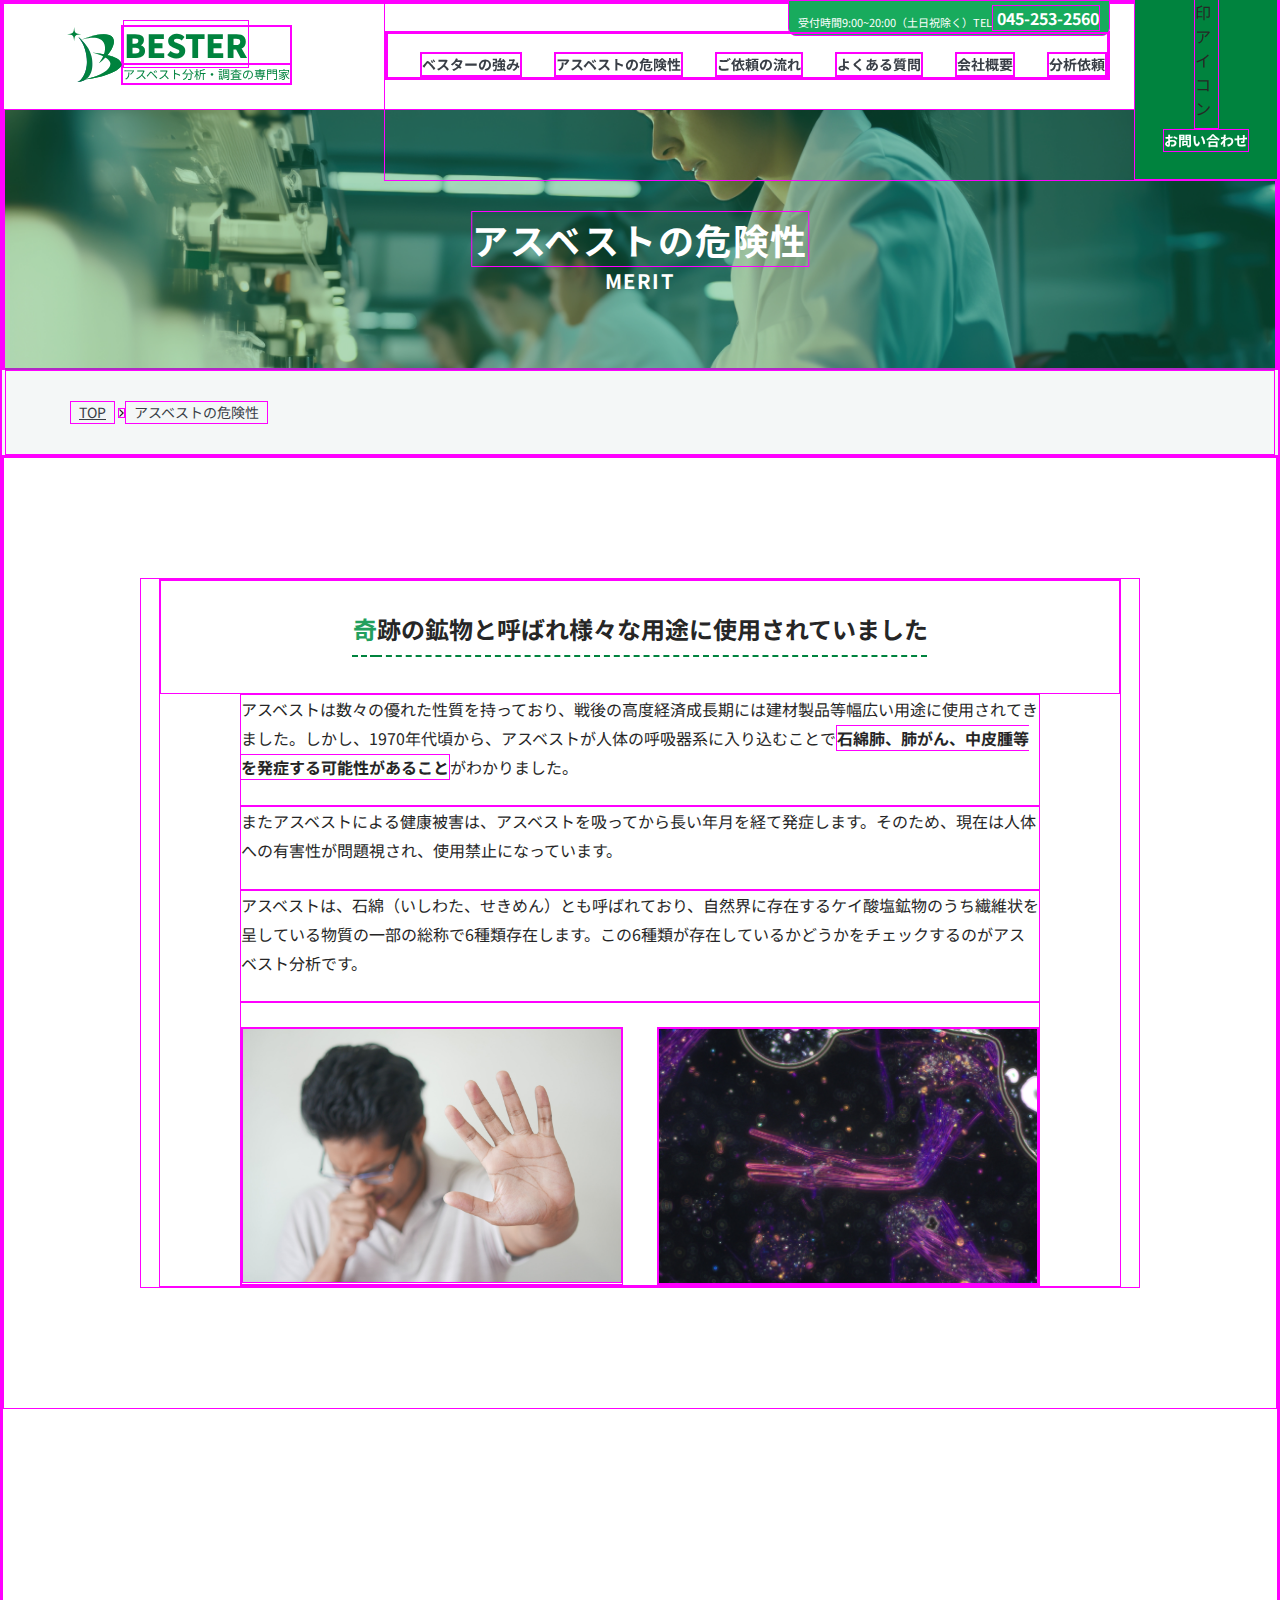
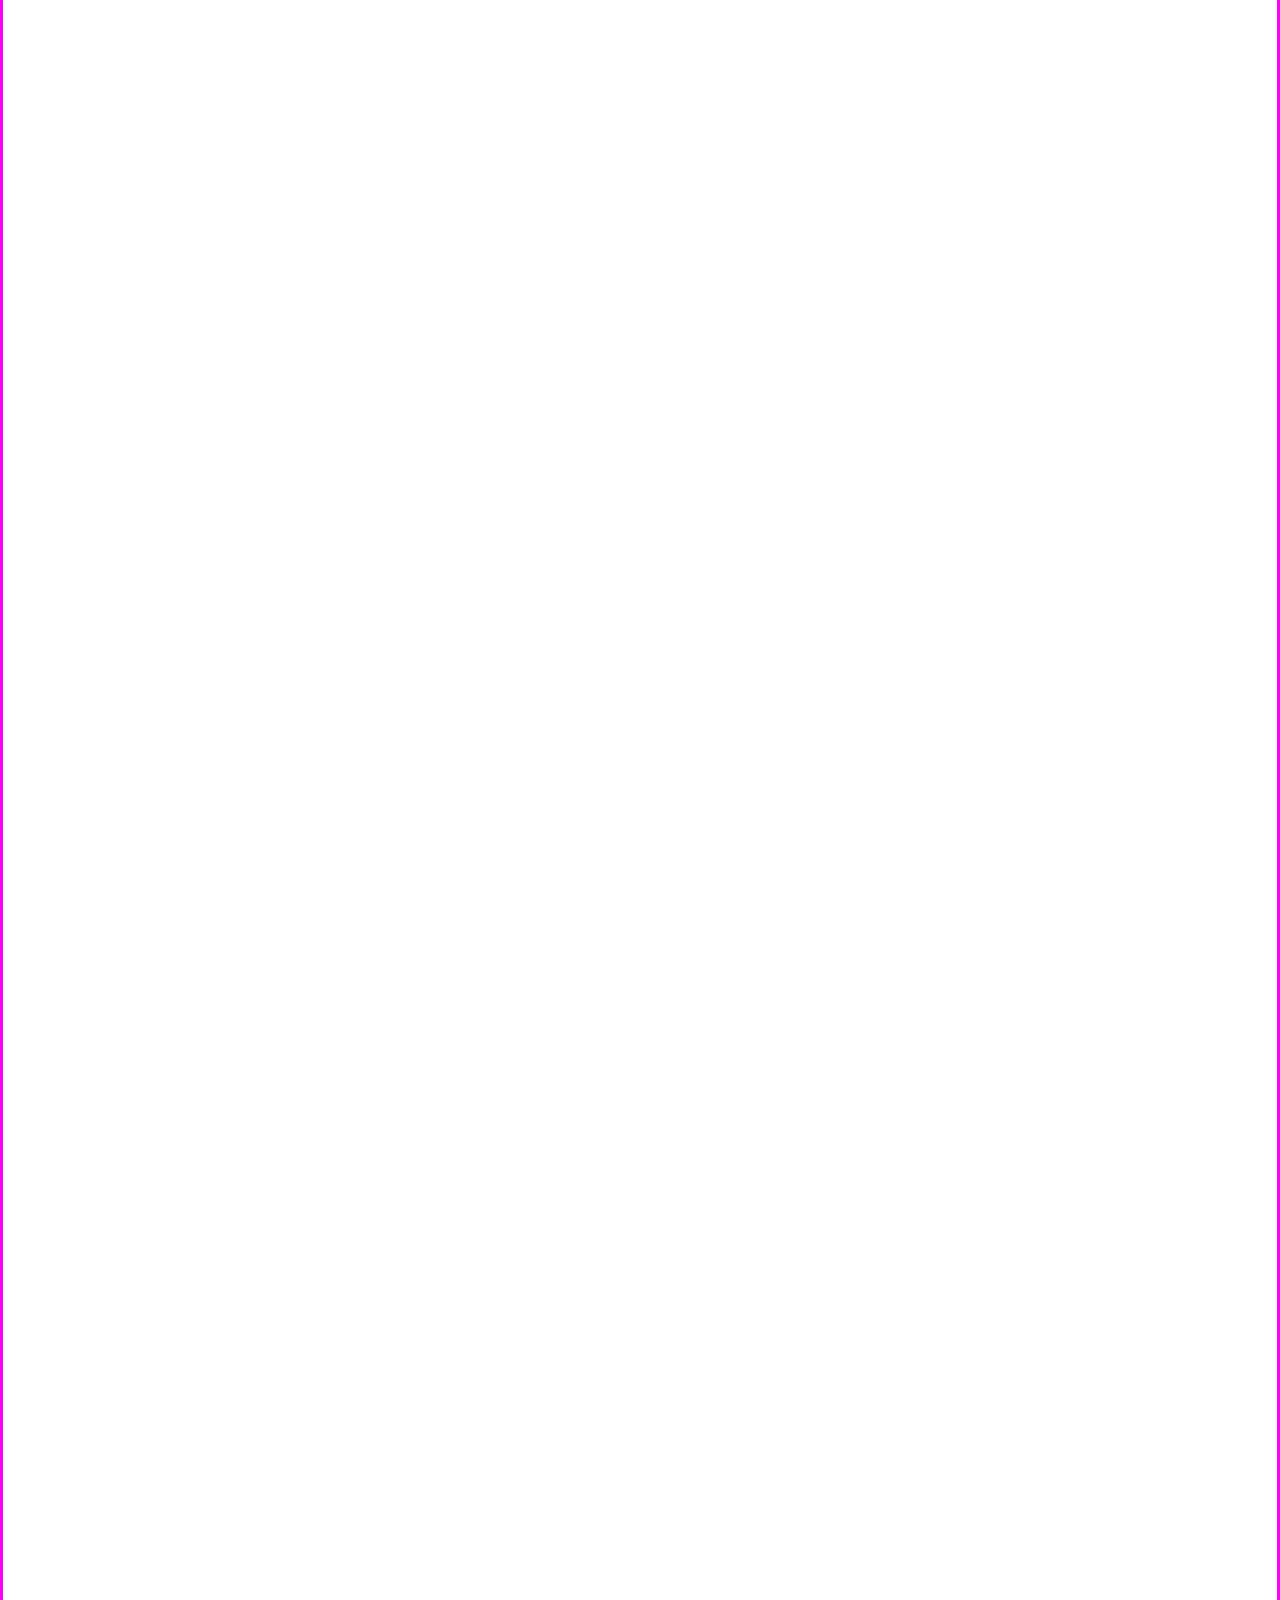
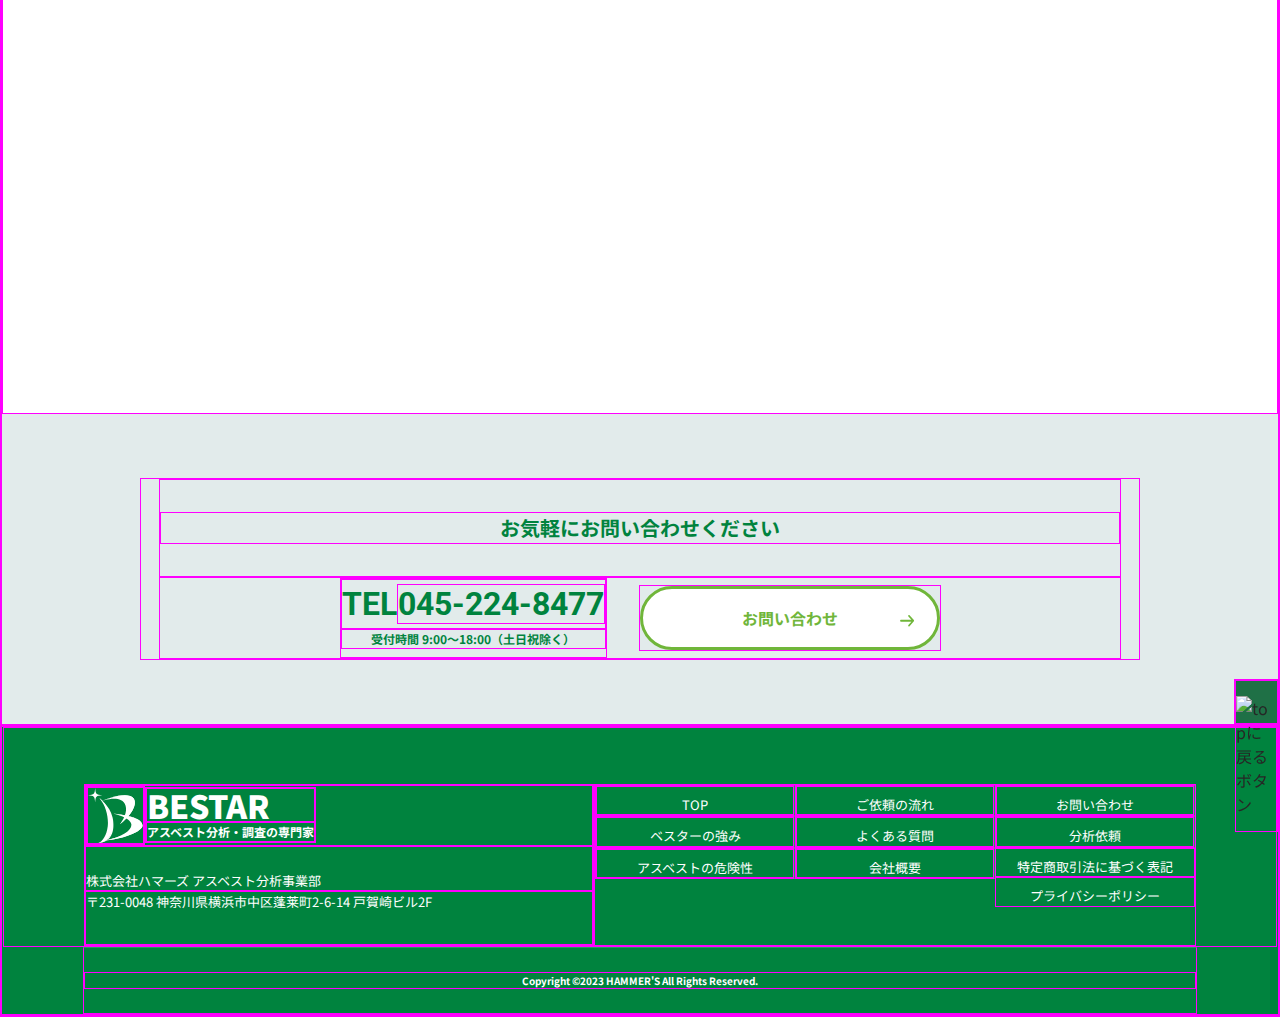
==== commit f432b6ee: "imgのホバーアニメーション追加" ====
--- a/about/index.html
+++ b/about/index.html
@@ -75,7 +75,7 @@
     <section class="l-about-primary a--fadein-first">
       <div class="p-inner">
         <div class="l-about-primary__contents">
-          <p class="l-about-primary__text">有資格者による正確な分析、最新機材も完備</p>
+          <p class="l-about-primary__text">奇跡の鉱物と呼ばれ様々な用途に使用されていました</p>
           <p class="l-about-primary__desctiption">
             アスベストは数々の優れた性質を持っており、戦後の高度経済成長期には建材製品等幅広い用途に使用されてきました。しかし、1970年代頃から、アスベストが人体の呼吸器系に入り込むことで<span
               class="c-font-bold">石綿肺、肺がん、中皮腫等を発症する可能性があること</span>がわかりました。
@@ -87,8 +87,12 @@
             アスベストは、石綿（いしわた、せきめん）とも呼ばれており、自然界に存在するケイ酸塩鉱物のうち繊維状を呈している物質の一部の総称で6種類存在します。この6種類が存在しているかどうかをチェックするのがアスベスト分析です。
           </p>
           <div class="l-about-primary__img-area">
-            <img src="../assets/images/disease.jpg" alt="健康被害の画像" class="l-about-primary__img">
-            <img src="../assets/images/asbestos3.png" alt="アスベストの画像" class="l-about-primary__img">
+            <div class="a--img-box">
+              <img src="../assets/images/disease.jpg" alt="健康被害の画像" class="l-about-primary__img a--img">
+            </div>
+            <div class="a--img-box">
+              <img src="../assets/images/asbestos3.png" alt="アスベストの画像" class="l-about-primary__img a--img">
+            </div>
           </div>
         </div>
       </div>
@@ -106,7 +110,9 @@
                 class="c-font-bold">罰則</span>の適用になりますので注意が必要です。
             </p>
           </div>
-          <img src="../assets/images/penalty.jpg" alt="解体工事の写真" class="l-about-secondary__img">
+          <div class="l-about-secondary__img-area a--img-box">
+            <img src="../assets/images/penalty.jpg" alt="解体工事の写真" class="l-about-secondary__img a--img">
+          </div>
         </div>
       </div>
     </section>
@@ -160,8 +166,12 @@
             今回の法改正により、一定規模以上の工事については、一般の戸建て住宅も規制対象となりました。<span class="c-font-bold">アスベストの9割がレベル3に該当</span>します!
           </p>
           <div class="l-about-primary__img-area">
-            <img src="../assets/images/board.jpg" alt="健康被害の画像" class="l-about-primary__img">
-            <img src="../assets/images/paint.jpg" alt="アスベストの画像" class="l-about-primary__img">
+            <div class="a--img-box">
+              <img src="../assets/images/board.jpg" alt="健康被害の画像" class="l-about-primary__img a--img">
+            </div>
+            <div class="a--img-box">
+              <img src="../assets/images/paint.jpg" alt="アスベストの画像" class="l-about-primary__img a--img">
+            </div>
           </div>
         </div>
       </div>
--- a/css/common.css
+++ b/css/common.css
@@ -1 +1 @@
-@import"https://fonts.googleapis.com/css2?family=Noto+Sans+JP:wght@400;700;900&family=Roboto:wght@400;700&display=swap";@import"https://fonts.googleapis.com/css2?family=Roboto:wght@400;700&display=swap";*,::before,::after{box-sizing:border-box;background-repeat:no-repeat}::before,::after{text-decoration:inherit;vertical-align:inherit}:where(:root){cursor:default;line-height:1.5;overflow-wrap:break-word;-moz-tab-size:4;-o-tab-size:4;tab-size:4;-webkit-tap-highlight-color:rgba(0,0,0,0);-webkit-text-size-adjust:100%;-moz-text-size-adjust:100%;text-size-adjust:100%}:where(body){margin:0}:where(h1){font-size:2em;margin:.67em 0}:where(dl,ol,ul) :where(dl,ol,ul){margin:0}:where(hr){color:inherit;height:0}:where(nav) :where(ol,ul){list-style-type:none;padding:0}:where(nav li)::before{content:"​";float:left}:where(pre){font-family:monospace,monospace;font-size:1em;overflow:auto}:where(abbr[title]){text-decoration:underline;-webkit-text-decoration:underline dotted;text-decoration:underline dotted}:where(b,strong){font-weight:bolder}:where(code,kbd,samp){font-family:monospace,monospace;font-size:1em}:where(small){font-size:80%}:where(audio,canvas,iframe,img,svg,video){vertical-align:middle}:where(iframe){border-style:none}:where(svg:not([fill])){fill:currentColor}:where(table){border-collapse:collapse;border-color:currentColor;text-indent:0}:where(button,input,select){margin:0}:where(button,[type=button i],[type=reset i],[type=submit i]){-webkit-appearance:button;-moz-appearance:button;appearance:button}:where(fieldset){border:1px solid #a0a0a0}:where(progress){vertical-align:baseline}:where(textarea){margin:0;resize:vertical}:where([type=search i]){-webkit-appearance:textfield;-moz-appearance:textfield;appearance:textfield;outline-offset:-2px}::-webkit-inner-spin-button,::-webkit-outer-spin-button{height:auto}::-webkit-input-placeholder{color:inherit;opacity:.54}::-webkit-search-decoration{-webkit-appearance:none}::-webkit-file-upload-button{-webkit-appearance:button;font:inherit}:where(dialog){background-color:#fff;border:solid;color:#000;height:-moz-fit-content;height:fit-content;left:0;margin:auto;padding:1em;position:absolute;right:0;width:-moz-fit-content;width:fit-content}:where(dialog:not([open])){display:none}:where(details>summary:first-of-type){display:list-item}:where([aria-busy=true i]){cursor:progress}:where([aria-disabled=true i],[disabled]){cursor:not-allowed}:where([aria-hidden=false i][hidden]){display:initial}:where([aria-hidden=false i][hidden]:not(:focus)){clip:rect(0, 0, 0, 0);position:absolute}*,*:before,*:after{box-sizing:border-box;vertical-align:bottom;margin:0;padding:0}html{overflow-x:hidden}body{width:100%;font-family:"Noto Sans JP","Roboto",YuGothic,"Hiragino Kaku Gothic ProN","Hind",Meiryo,sans-serif;line-height:1.5;letter-spacing:5%;color:#262626;font-size:16px;margin:0 auto;overflow-x:hidden}@media screen and (max-width: 414px){body{font-size:14px}}ul{margin:0;padding:0}li{list-style-type:none}a{text-decoration:none;color:#393e46;cursor:pointer}img{display:block;max-width:100%;height:auto}.l-header{width:100%;max-height:110px;display:flex;justify-content:space-between;align-items:center;position:fixed;top:0;left:0;right:0;z-index:9999;transition:max-height .3s ease}.l-header.header-animation{max-height:80px;box-shadow:0px 8px 8px 0px rgba(0,0,0,.1);background-color:rgba(255,255,255,.8)}@media screen and (max-width: 1023px){.l-header{padding:4px 0;background-color:rgba(255,255,255,.8);max-height:49px}.l-header.header-animation{max-height:49px;box-shadow:0px 8px 8px 0px rgba(0,0,0,.1)}}@media screen and (max-width: 414px){.l-header{background-color:rgba(255,255,255,.8);height:49px}.l-header.header-animation{height:49px;box-shadow:0px 8px 8px 0px rgba(0,0,0,.1)}}.l-header .l-header__logo{min-width:136px;color:#00833e;-moz-text-align-last:left;text-align-last:left;margin-left:120px}@media screen and (max-width: 1023px){.l-header .l-header__logo{margin-left:58px}}@media screen and (max-width: 414px){.l-header .l-header__logo{margin-left:38px}}.l-header .l-header__logo .l-header__logo-name{font-size:32px;font-weight:bold;position:relative;line-height:1}.l-header .l-header__logo .l-header__logo-name::before{content:"";position:absolute;top:0;left:-56px;background-image:url(../assets/images/logo.svg);background-repeat:no-repeat;background-size:contain;width:55px;height:55px}@media screen and (max-width: 1023px){.l-header .l-header__logo .l-header__logo-name::before{left:-40px;width:40px;height:40px}}@media screen and (max-width: 414px){.l-header .l-header__logo .l-header__logo-name::before{left:-32px;width:32px;height:32px}}@media screen and (max-width: 1023px){.l-header .l-header__logo .l-header__logo-name{font-size:23px}}.l-header .l-header__logo .l-header__logo-description{font-size:12px}@media screen and (max-width: 1023px){.l-header .l-header__logo .l-header__logo-description{font-size:10px}}@media screen and (max-width: 414px){.l-header .l-header__logo .l-header__logo-description{font-size:8px}}.l-header .l-header__navarea{display:flex;align-items:center}.l-header .l-header__navarea .l-header__phone{position:fixed;top:0;right:170px;background-color:#18ab5d;padding:5px 9px;border-radius:0 0 8px 8px;color:#fff;font-size:11px}.l-header .l-header__navarea .l-header__phone.header-animation{display:none}@media screen and (max-width: 1023px){.l-header .l-header__navarea .l-header__phone{display:none}}.l-header .l-header__navarea .l-header__nav{font-size:14px;font-weight:bold;position:relative}@media screen and (max-width: 1023px){.l-header .l-header__navarea .l-header__nav{position:absolute;top:0;left:0;right:0;height:100vh;background-color:rgba(0,131,62,.9);transition:all .9s;display:none}}.l-header .l-header__navarea .l-header__nav.--open{display:block}.l-header .l-header__navarea .l-header__nav .l-header__nav-list{display:flex;padding-top:18px}@media screen and (max-width: 1023px){.l-header .l-header__navarea .l-header__nav .l-header__nav-list{flex-direction:column;text-align:center;align-items:center;height:100vh;justify-content:center}}.l-header .l-header__navarea .l-header__nav .l-header__nav-list .l-header__nav-item{margin-left:32px}@media screen and (max-width: 1023px){.l-header .l-header__navarea .l-header__nav .l-header__nav-list .l-header__nav-item{margin:0;padding:40px}}.l-header .l-header__navarea .l-header__nav .l-header__nav-list .l-header__nav-item .l-header__nav-link{display:block;position:relative}.l-header .l-header__navarea .l-header__nav .l-header__nav-list .l-header__nav-item .l-header__nav-link::before{content:"";position:absolute;width:100%;height:2px;bottom:0;margin:-5px 0;background-color:#00833e;visibility:hidden;transform:scaleX(0);transition:all .4s ease-in-out 0s}.l-header .l-header__navarea .l-header__nav .l-header__nav-list .l-header__nav-item .l-header__nav-link:hover::before{opacity:.8;transition:all .3s ease;visibility:visible;transform:scaleX(1)}.l-header .l-header__navarea .l-header__nav .l-header__nav-list .l-header__nav-item .l-header__nav-link.current::before{visibility:visible;transform:scaleX(1)}@media screen and (max-width: 1023px){.l-header .l-header__navarea .l-header__nav .l-header__nav-list .l-header__nav-item .l-header__nav-link{min-width:300px;color:#fff}}.l-header .l-header__nav-contact{background-color:#00833e;padding:27px 28px;margin-left:24px;transition:padding .3s ease}.l-header .l-header__nav-contact.header-animation{padding:12px 16px}.l-header .l-header__nav-contact:hover{opacity:.8;transition:all .3s ease}@media screen and (max-width: 1023px){.l-header .l-header__nav-contact{display:none}}.l-header .l-header__nav-contact .l-header__navicon{margin:0 auto;padding-bottom:8px}.l-header .l-header__nav-contact .l-header__btn{display:block;color:#fff;font-size:14px;font-weight:bold}.l-footer{background-color:#00833e;margin:0 calc(50% - 50vw);padding:0 calc(50vw - 50%);position:relative}.l-footer .l-footer__top{display:flex;justify-content:space-between;color:#fff;padding:56px 80px 0}@media screen and (max-width: 768px){.l-footer .l-footer__top{padding:8px 0 0px 16px}}@media screen and (max-width: 414px){.l-footer .l-footer__top{padding:4px 0 0 0}}.l-footer .l-footer__top .l-footer__logo{width:100%}.l-footer .l-footer__top .l-footer__logo .l-footer__logoarea{display:flex;align-items:center}.l-footer .l-footer__top .l-footer__logo .l-footer__logoarea .l-footer__logo-right .l-footer__logo-name{font-size:32px;font-weight:900;line-height:1}@media screen and (max-width: 414px){.l-footer .l-footer__top .l-footer__logo .l-footer__logoarea .l-footer__logo-right .l-footer__logo-name{font-size:23px}}.l-footer .l-footer__top .l-footer__logo .l-footer__logoarea .l-footer__logo-right .l-footer__logo-description{font-size:12px;font-weight:bold}@media screen and (max-width: 414px){.l-footer .l-footer__top .l-footer__logo .l-footer__logoarea .l-footer__logo-right .l-footer__logo-description{font-size:10px}}.l-footer .l-footer__top .l-footer__logo .l-footer__logo-company{padding-top:24px;font-size:13px}@media screen and (max-width: 414px){.l-footer .l-footer__top .l-footer__logo .l-footer__logo-company{padding-top:16px;font-size:10px}}.l-footer .l-footer__top .l-footer__logo .l-footer__logo-address{font-size:13px;padding-bottom:32px;min-width:400px}@media screen and (max-width: 414px){.l-footer .l-footer__top .l-footer__logo .l-footer__logo-address{font-size:10px;padding-bottom:16px;min-width:0}}.l-footer .l-footer__top .l-footer__nav-list{-moz-columns:3;columns:3;-moz-column-gap:0;column-gap:0}@media screen and (min-width: 1024px)and (max-width: 1279px){.l-footer .l-footer__top .l-footer__nav-list{display:none}}@media screen and (max-width: 1023px){.l-footer .l-footer__top .l-footer__nav-list{display:none}}.l-footer .l-footer__top .l-footer__nav-list .l-footer__nav-item{text-align:center;min-width:200px;border-right:1px solid #229f5d}.l-footer .l-footer__top .l-footer__nav-list .l-footer__nav-item .l-footer__nav-link{display:block;font-size:13px;color:#fff;text-align:center;padding-top:8px}.l-footer .l-footer__top .l-footer__nav-list .l-footer__nav-item .l-footer__nav-link:hover{opacity:.8;transition:all .3s ease}.l-footer .l-footer__top .l-footer__nav-list .--noborder{border:none}.l-footer .l-footer__bottom{margin:0 80px;padding:24px 0;text-align:center;align-items:center;border-top:1px solid #229f5d}@media screen and (max-width: 768px){.l-footer .l-footer__bottom{margin:0 16px;padding:16px 0}}@media screen and (max-width: 414px){.l-footer .l-footer__bottom{margin:0 8px;padding:10px 0}}.l-footer .l-footer__bottom .l-footer__copyright{color:#fff;font-weight:bold;font-size:10px}.main .l-mv{background-image:url(../assets/images/mainvisual.png);background-repeat:no-repeat;background-size:cover;background-position:center;height:100vh;margin:0 calc(50% - 50vw);padding:0 calc(50vw - 50%);position:relative}.main .l-mv .l-mv__heroarea{width:100%;max-width:900px;display:flex;justify-content:space-between;align-items:center;position:absolute;top:40%;left:50%;transform:translate(-50%, -40%)}@media screen and (max-width: 768px){.main .l-mv .l-mv__heroarea{flex-direction:column;justify-content:center}}@media screen and (max-width: 414px){.main .l-mv .l-mv__heroarea{margin:0}}.main .l-mv .l-mv__heroarea .l-mv__hero-text{color:#323031;font-size:46px;line-height:160%;font-weight:bold;line-height:160%}@media screen and (max-width: 768px){.main .l-mv .l-mv__heroarea .l-mv__hero-text{font-size:28px;text-align:center;padding-bottom:46px}}.main .l-mv .l-mv__heroarea .l-mv__btnarea{max-width:352px;height:78px;position:relative}@media screen and (max-width: 414px){.main .l-mv .l-mv__heroarea .l-mv__btnarea{min-width:238px}}.main .l-mv .l-mv__heroarea .l-mv__btnarea .l-mv__ctabtn{display:block;width:100%;border-radius:50px;padding:16px 64px;font-size:26px;font-weight:bold;background:#00b09b;background:linear-gradient(64deg, rgb(0, 176, 155) 0%, rgb(150, 201, 61) 100%);color:#fff;display:flex;align-items:center;justify-content:center;box-shadow:0px 5px 10px rgba(0,0,0,.2)}.main .l-mv .l-mv__heroarea .l-mv__btnarea .l-mv__ctabtn::after{content:"";background-image:url(../assets/images/arrow-ctabtn.svg);background-repeat:no-repeat;position:absolute;top:45%;transform:translateX(-45%);right:5%;width:15px;height:15px;transition:all .3s}.main .l-mv .l-mv__heroarea .l-mv__btnarea .l-mv__ctabtn:hover::after{right:4%}@media screen and (max-width: 414px){.main .l-mv .l-mv__heroarea .l-mv__btnarea .l-mv__ctabtn{font-size:18px}}.main .l-mv .l-mv__flex-container{display:flex;position:absolute;top:80%;left:50%;transform:translate(-50%, -80%)}@media screen and (max-width: 768px){.main .l-mv .l-mv__flex-container{justify-content:center}}@media screen and (max-width: 414px){.main .l-mv .l-mv__flex-container{width:338px}}.main .l-mv .l-mv__flex-container .l-mv__flex-img-bg{width:180px;height:180px;background-image:url(../assets/images/mv-textbg.png);background-repeat:no-repeat;background-size:cover;background-position:center;position:relative;text-align:center;margin:0 16px}@media screen and (max-width: 768px){.main .l-mv .l-mv__flex-container .l-mv__flex-img-bg{width:110px;height:110px}}@media screen and (max-width: 414px){.main .l-mv .l-mv__flex-container .l-mv__flex-img-bg{margin:0 8px;background-size:contain}}.main .l-mv .l-mv__flex-container .l-mv__flex-img-bg .l-mv__hero-descroption{min-width:164px;color:#00833e;font-size:15px;line-height:155%;position:absolute;top:50%;left:50%;transform:translate(-50%, -50%)}@media screen and (max-width: 768px){.main .l-mv .l-mv__flex-container .l-mv__flex-img-bg .l-mv__hero-descroption{font-size:10px}}@media screen and (max-width: 414px){.main .l-mv .l-mv__flex-container .l-mv__flex-img-bg .l-mv__hero-descroption{min-width:112px}}.main .l-mv .l-mv__flex-container .l-mv__flex-img-bg .l-mv__hero-descroption .l-mv__hero-hero-descroption--bold{font-size:20px}@media screen and (max-width: 768px){.main .l-mv .l-mv__flex-container .l-mv__flex-img-bg .l-mv__hero-descroption .l-mv__hero-hero-descroption--bold{font-size:10px}}.main .l-feature{background-color:#fff;margin:0 calc(50% - 50vw);padding:0 calc(50vw - 50%);padding:64px 0}@media screen and (max-width: 768px){.main .l-feature{padding-top:64px}}@media screen and (max-width: 414px){.main .l-feature{padding-top:32px}}.main .l-feature .l-feature__text-top{max-width:650px;font-weight:bold;margin:0 auto;text-align:center;line-height:200%;padding-bottom:48px}@media screen and (max-width: 768px){.main .l-feature .l-feature__text-top{font-size:12px}}.main .l-feature .l-feature__card{max-width:500px;text-align:center;margin:0 20px;padding-bottom:24px}@media screen and (max-width: 768px){.main .l-feature .l-feature__card{margin:0 auto;width:383px}}@media screen and (max-width: 414px){.main .l-feature .l-feature__card{width:314px}}.main .l-feature .l-feature__card .l-feature__card-top{background-color:#229f5d;padding:4px 24px;border-radius:7px 7px 0 0}.main .l-feature .l-feature__card .l-feature__card-top .l-feature__card-top--text{color:#fff;font-size:20px;font-weight:bold;position:relative;display:inline-block}@media screen and (max-width: 768px){.main .l-feature .l-feature__card .l-feature__card-top .l-feature__card-top--text{font-size:14px}}.main .l-feature .l-feature__card .l-feature__card-top .l-feature__card-top--text::before{content:"";position:absolute;top:55%;transform:translateY(-50%);left:-25px;width:20px;height:20px;background-image:url("../assets/images/check-icon.svg");background-size:cover;background-repeat:no-repeat}.main .l-feature .l-feature__card .l-feature__card-bottom{border:3px solid #229f5d;border-top:none;border-radius:0 0 7px 7px;padding:32px 24px;background-color:#fff;box-shadow:0px 5px 10px rgba(0,0,0,.2)}@media screen and (max-width: 768px){.main .l-feature .l-feature__card .l-feature__card-bottom{padding:24px}}@media screen and (max-width: 414px){.main .l-feature .l-feature__card .l-feature__card-bottom{padding:14px}}.main .l-feature .l-feature__card .l-feature__card-bottom .l-feature__card-bottom--day{font-size:40px;font-weight:bold}.main .l-feature .l-feature__card .l-feature__card-bottom .l-feature__card-bottom--day.--secondary{font-size:32px}@media screen and (max-width: 768px){.main .l-feature .l-feature__card .l-feature__card-bottom .l-feature__card-bottom--day.--secondary{font-size:20px}}@media screen and (max-width: 768px){.main .l-feature .l-feature__card .l-feature__card-bottom .l-feature__card-bottom--day{font-size:20px}}.main .l-feature .l-feature__text-bottom{display:flex;justify-content:center;align-items:center;margin:0 auto;line-height:180%;padding-bottom:64px}@media screen and (max-width: 768px){.main .l-feature .l-feature__text-bottom{font-size:12px;padding-bottom:24px}}.main .l-feature .l-feature__text-bottom .l-feature__text{font-size:10px;-moz-text-align-last:left;text-align-last:left}.main .l-feature .l-feature__info{display:flex;align-items:center;justify-content:space-between;padding-bottom:64px}@media screen and (max-width: 414px){.main .l-feature .l-feature__info{flex-direction:column;justify-content:center;padding-bottom:32px}}.main .l-feature .l-feature__info .l-feature__info-area{max-width:270px;height:auto}@media screen and (max-width: 768px){.main .l-feature .l-feature__info .l-feature__info-area{margin:0 4px}}@media screen and (max-width: 414px){.main .l-feature .l-feature__info .l-feature__info-area{margin:0;padding-bottom:32px}}.main .l-feature .l-feature__info .l-feature__info-area .l-feature__info-img{padding-bottom:16px}.main .l-feature .l-feature__info .l-feature__info-area .l-feature__info-text{font-weight:bold}@media screen and (max-width: 768px){.main .l-feature .l-feature__info .l-feature__info-area .l-feature__info-text{font-size:12px}}@media screen and (max-width: 414px){.main .l-feature .l-feature__info .l-feature__info-area .l-feature__info-text{font-size:16px}}.main .l-feature .l-feature__ctabtn-area{display:flex;justify-content:center;gap:32px}@media screen and (max-width: 768px){.main .l-feature .l-feature__ctabtn-area{flex-direction:column;gap:8px}}.main .l-feature .l-feature__ctabtn-area .l-feature__ctabtn{display:flex;justify-content:center;align-items:center;padding-bottom:64px}@media screen and (max-width: 768px){.main .l-feature .l-feature__ctabtn-area .l-feature__ctabtn{padding-bottom:24px}}.main .l-flow{background-color:#f4f7f7;margin:0 calc(50% - 50vw);padding:0 calc(50vw - 50%);padding:64px 0}.main .l-flow .l-flow__card-container{display:flex;justify-content:space-between;padding:64px 0}@media screen and (max-width: 768px){.main .l-flow .l-flow__card-container{flex-direction:column;justify-content:center;padding:32px 0}}.main .l-flow .l-flow__card-container .l-flow__card{max-width:200px;text-align:center}@media screen and (max-width: 768px){.main .l-flow .l-flow__card-container .l-flow__card{margin:0 auto;padding-bottom:24px;max-width:400px}}.main .l-flow .l-flow__card-container .l-flow__card .l-flow__card-border{max-width:200px;position:relative;z-index:1}@media screen and (max-width: 768px){.main .l-flow .l-flow__card-container .l-flow__card .l-flow__card-border{max-width:400px}}.main .l-flow .l-flow__card-container .l-flow__card .l-flow__card-border::after{content:"";position:absolute;top:50%;transform:translateY(-50%);right:-100px;width:100%;height:2px;border-top:2px dashed #00833e;z-index:-1}@media screen and (max-width: 768px){.main .l-flow .l-flow__card-container .l-flow__card .l-flow__card-border::after{content:none}}.main .l-flow .l-flow__card-container .l-flow__card .l-flow__card-border .l-flow__card-img{padding-bottom:16px;width:100%}.main .l-flow .l-flow__card-container .l-flow__card:last-child .l-flow__card-border::after{border:none}.main .l-flow .l-flow__card-container .l-flow__card-ttl{font-size:20px;font-weight:bold;color:#00833e;padding-bottom:16px}.main .l-flow .l-flow__card-container .l-flow__card-description{text-align:justify;line-height:170%}.main .l-flow .l-flow__card-container .l-flow__card-description.--link{text-decoration:underline}.main .l-flow .l-flow__ctabtn{display:flex;justify-content:center;align-items:center;padding-bottom:64px}.main .l-survey{background-color:#fff}.main .l-survey .l-surbey__ttl{display:flex;justify-content:center;align-items:center;padding-top:64px}.main .l-survey .l-surbey__ttl .l-surbey__ttl-text{font-size:32px;font-weight:bold}@media screen and (max-width: 768px){.main .l-survey .l-surbey__ttl .l-surbey__ttl-text{font-size:22px}}@media screen and (max-width: 414px){.main .l-survey .l-surbey__ttl .l-surbey__ttl-text{font-size:15px}}.main .l-survey .l-surbey__ttl .l-surbey__ttl-text.--font{font-size:40px;color:#00833e;position:relative}@media screen and (max-width: 768px){.main .l-survey .l-surbey__ttl .l-surbey__ttl-text.--font{font-size:28px}}@media screen and (max-width: 414px){.main .l-survey .l-surbey__ttl .l-surbey__ttl-text.--font{font-size:20px}}.main .l-survey .l-surbey__ttl .l-surbey__ttl-text.--font::after{content:"";position:absolute;bottom:0;left:0;width:100%;border-bottom:2px dashed #00833e}.main .l-survey .l-surbey__flex-container{display:flex;padding:40px 0 80px}@media screen and (max-width: 768px){.main .l-survey .l-surbey__flex-container{flex-direction:column;justify-content:center}}.main .l-survey .l-surbey__flex-container .l-surbey__imgarea{flex:5;position:relative}@media screen and (max-width: 768px){.main .l-survey .l-surbey__flex-container .l-surbey__imgarea{display:flex;justify-content:center}}.main .l-survey .l-surbey__flex-container .l-surbey__imgarea .l-surbey__img1{max-width:245px}@media screen and (max-width: 768px){.main .l-survey .l-surbey__flex-container .l-surbey__imgarea .l-surbey__img1{width:50%}}@media screen and (max-width: 414px){.main .l-survey .l-surbey__flex-container .l-surbey__imgarea .l-surbey__img1{max-width:170px}}.main .l-survey .l-surbey__flex-container .l-surbey__imgarea .l-surbey__img2{max-width:245px;position:absolute;top:5%;left:40%}@media screen and (max-width: 768px){.main .l-survey .l-surbey__flex-container .l-surbey__imgarea .l-surbey__img2{position:static;width:50%}}@media screen and (max-width: 414px){.main .l-survey .l-surbey__flex-container .l-surbey__imgarea .l-surbey__img2{max-width:170px}}.main .l-survey .l-surbey__flex-container .l-surbey__info{flex:5;max-width:428px}@media screen and (max-width: 768px){.main .l-survey .l-surbey__flex-container .l-surbey__info{margin:0 auto}}@media screen and (max-width: 414px){.main .l-survey .l-surbey__flex-container .l-surbey__info{padding:8px}}.main .l-survey .l-surbey__flex-container .l-surbey__info .l-surbey__description{text-align:justify;padding:40px 0 84px;line-height:200%}.main .l-survey .l-surbey__flex-container .l-surbey__info .l-surbey__ctabtn{display:flex;justify-content:center}.main .l-merit-top{background-color:#f4f7f7;margin:0 calc(50% - 50vw);padding:0 calc(50vw - 50%);padding:64px 0}.main .l-merit-top .l-merit-top__list{position:relative;padding:90px 24px;border:solid 4px #00833e;border-radius:15px;display:flex;justify-content:center;gap:94px;margin-bottom:80px}@media screen and (max-width: 768px){.main .l-merit-top .l-merit-top__list{padding:56px 16px;flex-direction:column;gap:24px;border:solid 2px #00833e}}@media screen and (max-width: 414px){.main .l-merit-top .l-merit-top__list{margin-bottom:32px}}.main .l-merit-top .l-merit-top__list::after{content:"EASY&SPEEDY";position:absolute;top:-28px;left:15px;text-align:right;background:#f4f7f7;font-size:32px;color:#00833e;padding:0 10px;font-weight:bold;font-family:"Roboto",sans-serif}@media screen and (max-width: 768px){.main .l-merit-top .l-merit-top__list::after{font-size:24px;top:-21px}}.main .l-merit-top .l-merit-top__list .l-merit-top__list-img{max-width:154px;height:auto}@media screen and (max-width: 768px){.main .l-merit-top .l-merit-top__list .l-merit-top__list-img{margin:0 auto}}.main .l-merit-top .l-merit-top__list .l-merit-top__list-text{max-width:480px;font-size:24px;font-weight:bold;line-height:180%}@media screen and (max-width: 768px){.main .l-merit-top .l-merit-top__list .l-merit-top__list-text{font-size:20px;max-width:80%;margin:0 auto}}.main .l-merit-top .l-merit-top__list--secondary{position:relative;padding:90px 24px;border:solid 4px #00833e;border-radius:15px;display:flex;flex-direction:row-reverse;justify-content:center;align-items:center;gap:94px;margin-bottom:80px}@media screen and (max-width: 768px){.main .l-merit-top .l-merit-top__list--secondary{padding:56px 16px;flex-direction:column;gap:24px;border:solid 2px #00833e}}@media screen and (max-width: 414px){.main .l-merit-top .l-merit-top__list--secondary{margin-bottom:32px}}.main .l-merit-top .l-merit-top__list--secondary::after{content:"RELIABLE";position:absolute;top:-28px;right:15px;text-align:right;background:#f4f7f7;font-size:32px;color:#00833e;padding:0 10px;font-weight:bold;font-family:"Roboto",sans-serif}@media screen and (max-width: 768px){.main .l-merit-top .l-merit-top__list--secondary::after{font-size:24px;top:-21px}}.main .l-merit-top .l-merit-top__list--secondary .l-merit-top__list--secondary-img{max-width:154px;height:auto}@media screen and (max-width: 768px){.main .l-merit-top .l-merit-top__list--secondary .l-merit-top__list--secondary-img{margin:0 auto}}.main .l-merit-top .l-merit-top__list--secondary .l-merit-top__list--secondary-text{max-width:480px;font-size:24px;font-weight:bold;line-height:180%}@media screen and (max-width: 768px){.main .l-merit-top .l-merit-top__list--secondary .l-merit-top__list--secondary-text{font-size:20px;max-width:80%;margin:0 auto}}.main .l-merit-top .l-merit-top__list--tertiary{position:relative;padding:90px 24px;border:solid 4px #00833e;border-radius:15px;display:flex;justify-content:center;align-items:center;gap:94px;margin-bottom:80px}@media screen and (max-width: 768px){.main .l-merit-top .l-merit-top__list--tertiary{padding:56px 16px;flex-direction:column;gap:24px;border:solid 2px #00833e}}@media screen and (max-width: 414px){.main .l-merit-top .l-merit-top__list--tertiary{margin-bottom:32px}}.main .l-merit-top .l-merit-top__list--tertiary::after{content:"ALL IN";position:absolute;top:-28px;left:15px;text-align:right;background:#f4f7f7;font-size:32px;color:#00833e;padding:0 10px;font-weight:bold;font-family:"Roboto",sans-serif}@media screen and (max-width: 768px){.main .l-merit-top .l-merit-top__list--tertiary::after{font-size:24px;top:-21px}}.main .l-merit-top .l-merit-top__list--tertiary .l-merit-top__list--tertiary-img{max-width:154px;height:auto}@media screen and (max-width: 768px){.main .l-merit-top .l-merit-top__list--tertiary .l-merit-top__list--tertiary-img{margin:0 auto}}.main .l-merit-top .l-merit-top__list--tertiary .l-merit-top__list--tertiary-text{max-width:480px;font-size:24px;font-weight:bold;line-height:180%}@media screen and (max-width: 768px){.main .l-merit-top .l-merit-top__list--tertiary .l-merit-top__list--tertiary-text{font-size:20px;max-width:80%;margin:0 auto}}.main .l-merit-top .l-merit-top__ctabtn{display:flex;justify-content:center;align-items:center;padding-bottom:64px}@media screen and (max-width: 768px){.main .l-merit-top .l-merit-top__ctabtn{padding-bottom:24px}}.main .l-faq{padding:64px 0}.main .l-faq .l-faq__list{padding-bottom:64px}.main .l-faq .l-faq__list .l-faq__item{position:relative;margin:40px 0 0;cursor:pointer}@media screen and (max-width: 768px){.main .l-faq .l-faq__list .l-faq__item{margin:10px 0 0}}.main .l-faq .l-faq__list .l-faq__item:first-child{margin-top:0}.main .l-faq .l-faq__list .l-faq__item::after{position:absolute;top:34px;right:26px;display:block;width:10px;height:10px;margin:auto;content:"";transform:rotate(135deg);border-top:2px solid #262626;border-right:2px solid #262626;transition:all .3s}@media screen and (max-width: 768px){.main .l-faq .l-faq__list .l-faq__item::after{top:20px;right:20px;width:7px;height:7px}}.main .l-faq .l-faq__list .l-faq__item.--arrow::after{transform:rotate(-45deg)}.main .l-faq .l-faq__list .l-faq__item .l-faq__question{position:relative;margin:0;padding:24px 20px 24px 80px;background:#f4f7f7;border-radius:16px;font-weight:bold;font-family:"Roboto",sans-serif}@media screen and (max-width: 768px){.main .l-faq .l-faq__list .l-faq__item .l-faq__question{padding:16px 38px 16px 50px;font-size:14px}}.main .l-faq .l-faq__list .l-faq__item .l-faq__question::before{font-size:20px;line-height:1;position:absolute;top:16px;left:16px;display:block;content:"Q";color:#3285bf;background-color:#00833e;color:#fff;border-radius:50%;width:40px;height:40px;text-align:center;line-height:39px}@media screen and (max-width: 768px){.main .l-faq .l-faq__list .l-faq__item .l-faq__question::before{top:11px;left:15px;width:28px;height:28px;line-height:30px;font-size:14px}}.main .l-faq .l-faq__list .l-faq__item .l-faq__answer{position:relative;margin:0;padding:20px 20px 20px 80px;line-height:170%}@media screen and (max-width: 768px){.main .l-faq .l-faq__list .l-faq__item .l-faq__answer{margin:0;padding:16px 16px 16px 50px;font-size:14px}}.main .l-faq .l-faq__list .l-faq__item .l-faq__answer::before{font-size:22px;line-height:1;position:absolute;left:16px;top:14px;display:block;content:"A";font-weight:bold;color:#3285bf;border:1px solid #00833e;color:#00833e;border-radius:50%;width:40px;height:40px;text-align:center;line-height:33px}@media screen and (max-width: 768px){.main .l-faq .l-faq__list .l-faq__item .l-faq__answer::before{font-size:14px;left:15px;margin-top:0;width:28px;height:28px;line-height:25px}}.main .l-faq .l-faq__list .l-faq__item .l-faq__answer .l-faq__text{margin:30px 0 0;text-align:justify}.main .l-faq .l-faq__list .l-faq__item .l-faq__answer .l-faq__text:first-child{margin-top:0}.main .l-faq .l-faq__ctabtn{display:flex;justify-content:center;align-items:center;padding-bottom:64px}.main .l-access{background-color:#f4f7f7;margin:0 calc(50% - 50vw);padding:0 calc(50vw - 50%);padding:64px 0}@media screen and (max-width: 768px){.main .l-access{padding-top:64px}}@media screen and (max-width: 414px){.main .l-access{padding-top:16px}}.main .l-access .l-access__pointarea{display:flex;justify-content:center;align-items:center;padding-bottom:24px;gap:40px}@media screen and (max-width: 768px){.main .l-access .l-access__pointarea{flex-direction:column;gap:24px}}.main .l-access .l-access__pointarea .l-access_point-card{max-width:400px}@media screen and (max-width: 768px){.main .l-access .l-access__pointarea .l-access_point-card{max-width:300}}.main .l-access .l-access__pointarea .l-access_point-card .l-access__point1{white-space:nowrap;font-size:20px;font-weight:bold;color:#00833e;background-color:#f4f7f7;padding:8px 80px;border:1px solid #00833e;border-radius:5px;text-align:center;position:relative;display:block;width:400px}@media screen and (max-width: 768px){.main .l-access .l-access__pointarea .l-access_point-card .l-access__point1{padding:8px 40px;font-size:16px;white-space:normal}}@media screen and (max-width: 414px){.main .l-access .l-access__pointarea .l-access_point-card .l-access__point1{width:324px}}.main .l-access .l-access__pointarea .l-access_point-card .l-access__point1::before{content:"";display:inline-block;width:21px;height:21px;line-height:1.2;margin-right:4px;background-image:url(../assets/images/access-checkicon.svg);background-repeat:no-repeat;background-size:contain}@media screen and (max-width: 768px){.main .l-access .l-access__pointarea .l-access_point-card .l-access__point1::before{content:"";width:15px;height:16px;left:18px;top:15px;background-size:contain}}.main .l-access .l-access__pointarea .l-access_point-card .l-access__point2{white-space:nowrap;font-size:20px;font-weight:bold;color:#00833e;background-color:#f4f7f7;padding:8px 56px;border:1px solid #00833e;border-radius:5px;text-align:center;position:relative;display:block;width:400px}@media screen and (max-width: 768px){.main .l-access .l-access__pointarea .l-access_point-card .l-access__point2{padding:8px 40px;font-size:16px;white-space:normal}}@media screen and (max-width: 414px){.main .l-access .l-access__pointarea .l-access_point-card .l-access__point2{width:324px}}.main .l-access .l-access__pointarea .l-access_point-card .l-access__point2::before{content:"";display:inline-block;width:21px;height:21px;line-height:1.2;margin-right:4px;background-image:url(../assets/images/access-checkicon.svg);background-repeat:no-repeat;background-size:contain}@media screen and (max-width: 768px){.main .l-access .l-access__pointarea .l-access_point-card .l-access__point2::before{content:"";width:15px;height:16px;left:18px;top:15px;background-size:contain}}.main .l-access .l-access__textarea{text-align:center}.main .l-access .l-access__textarea .l-acces__text{line-height:200%;padding-bottom:40px}.main .l-access .l-access__addressarea{background-color:#fff;display:flex;justify-content:center;margin:0 calc(50% - 50vw);padding:0 calc(50vw - 50%);box-shadow:0px 8px 8px 0px rgba(0,0,0,.1)}@media screen and (max-width: 768px){.main .l-access .l-access__addressarea{flex-direction:column;justify-content:center}}.main .l-access .l-access__addressarea .l-access__address-map{width:100%;max-width:686px}@media screen and (max-width: 768px){.main .l-access .l-access__addressarea .l-access__address-map{margin:0 auto}}.main .l-access .l-access__addressarea .l-access__address-map iframe{max-width:686px;width:100%;min-height:364px}.main .l-access .l-access__addressarea .l-access__address-info{flex:auto;max-width:524px;background-color:#fff;padding:24px 32px}@media screen and (max-width: 768px){.main .l-access .l-access__addressarea .l-access__address-info{margin:0 auto}}.main .l-access .l-access__addressarea .l-access__address-info .l-access__namearea{padding-bottom:24px}@media screen and (max-width: 768px){.main .l-access .l-access__addressarea .l-access__address-info .l-access__namearea{padding-bottom:16px}}.main .l-access .l-access__addressarea .l-access__address-info .l-access__namearea .l-access__name{font-weight:bold;font-size:20px}.main .l-access .l-access__addressarea .l-access__address-info .l-access__infoarea{padding-bottom:8px}@media screen and (max-width: 768px){.main .l-access .l-access__addressarea .l-access__address-info .l-access__infoarea{padding-bottom:16px}}.main .l-access .l-access__addressarea .l-access__address-info .l-access__infoarea .l-access__info{font-weight:bold;font-size:20px;color:#70b63a}.main .l-access .l-access__addressarea .l-access__address-info .l-access__adressarea{padding-bottom:24px}@media screen and (max-width: 768px){.main .l-access .l-access__addressarea .l-access__address-info .l-access__adressarea{padding-bottom:16px}}.main .l-access .l-access__addressarea .l-access__address-info .l-access__adressarea .l-access__adress{font-size:16px}.main .l-access .l-access__addressarea .l-access__address-info .l-access__telarea{padding-bottom:48px}@media screen and (max-width: 768px){.main .l-access .l-access__addressarea .l-access__address-info .l-access__telarea{padding-bottom:24px}}.main .l-access .l-access__addressarea .l-access__address-info .l-access__telarea .l-access__tel{color:#262626}.main .l-access .l-access__addressarea .l-access__address-info .l-access__telarea .l-access__tel.--link:hover{opacity:.8;transition:all .3s ease}.main .l-access .l-access__addressarea .l-access__address-info .l-access__ctabtn{display:flex;justify-content:start}@media screen and (max-width: 414px){.main .l-access .l-access__addressarea .l-access__address-info .l-access__ctabtn{justify-content:center}}.main .l-contact{background-color:#f4f7f7;margin:0 calc(50% - 50vw);padding:0 calc(50vw - 50%);padding:64px 0;position:relative}.main .l-contact .l-contact-ttl{text-align:center;padding:32px 0}.main .l-contact .l-contact-ttl .l-contact-text{color:#00833e;font-size:20px;font-weight:bold}.main .l-contact .l-contact__infoarea{display:flex;justify-content:center;align-items:center;gap:32px}@media screen and (max-width: 768px){.main .l-contact .l-contact__infoarea{flex-direction:column;justify-content:center}}.main .l-contact .l-contact__infoarea .l-contact__telarea{text-align:center;padding-bottom:8px}.main .l-contact .l-contact__infoarea .l-contact__telarea .l-contact__tel{font-size:32px;font-family:"Roboto",sans-serif;font-weight:bold;color:#00833e}.main .l-contact .l-contact__infoarea .l-contact__telarea .l-contact__tel.--link:hover{opacity:.8;transition:all .3s ease}.main .l-contact .l-contact__infoarea .l-contact__telarea .l-contact__time{color:#00833e;font-size:12px;font-weight:bold}.main .l-contact .l-contact__btnarea{text-align:center;display:flex;justify-content:start}.main .l-contact .l-contact__btnarea .l-contact__btn{font-size:14px}.main .l-sub-mv{padding-top:105px}.main .l-sub-mv .l-sub-mv__area{width:100%;height:260px;background-image:url(../assets/images/subvisual.jpg);background-repeat:no-repeat;background-size:cover;background-position:center;position:relative}.main .l-sub-mv .l-sub-mv__area::after{content:"";position:absolute;top:0;left:0;z-index:1;width:100%;height:260px;background-color:rgba(0,131,62,.3)}.main .l-sub-mv .l-sub-mv__area .l-sub-mv__hero{font-size:36px;letter-spacing:1.5px;font-weight:bold;color:#fff;position:absolute;top:50%;left:50%;transform:translate(-50%, -50%);z-index:2}@media screen and (max-width: 768px){.main .l-sub-mv .l-sub-mv__area .l-sub-mv__hero{font-size:32px;letter-spacing:1.3px}}@media screen and (max-width: 414px){.main .l-sub-mv .l-sub-mv__area .l-sub-mv__hero{font-size:24px;letter-spacing:1.3px}}.main .l-sub-mv .l-sub-mv__area .l-sub-mv__hero::after{content:"COMPANY";color:#fff;font-size:20px;font-weight:bold;position:absolute;top:100%;left:50%;transform:translateX(-50%)}@media screen and (max-width: 768px){.main .l-sub-mv .l-sub-mv__area .l-sub-mv__hero::after{font-size:16px}}@media screen and (max-width: 414px){.main .l-sub-mv .l-sub-mv__area .l-sub-mv__hero::after{font-size:12px}}.main .l-sub-mv .l-sub-mv__label-area{background-color:#f4f7f7;margin:0 calc(50% - 50vw);padding:0 calc(50vw - 50%)}.main .l-sub-mv .l-sub-mv__label-area .l-sub-mv__label{padding:30px 0 30px 64px;display:flex;align-items:center;justify-content:start}@media screen and (max-width: 768px){.main .l-sub-mv .l-sub-mv__label-area .l-sub-mv__label{padding:28px 0 28px 8px}}@media screen and (max-width: 414px){.main .l-sub-mv .l-sub-mv__label-area .l-sub-mv__label{padding:8px 0 8px 4px}}.main .l-sub-mv .l-sub-mv__label-area .l-sub-mv__label .l-sub-mv__label--top{display:block;font-size:14px;padding:0 8px;text-align:center}.main .l-sub-mv .l-sub-mv__label-area .l-sub-mv__label .l-sub-mv__label--top:hover{opacity:.8;transition:all .3s ease}@media screen and (max-width: 414px){.main .l-sub-mv .l-sub-mv__label-area .l-sub-mv__label .l-sub-mv__label--top{font-size:11px}}.main .l-sub-mv .l-sub-mv__label-area .l-sub-mv__label .l-sub-mv__label--arrow{width:7px;height:10px;line-height:10;background-image:url(../assets/images/arrow-label.svg);background-repeat:no-repeat;background-size:cover;margin-left:3px}@media screen and (max-width: 414px){.main .l-sub-mv .l-sub-mv__label-area .l-sub-mv__label .l-sub-mv__label--arrow{width:5px;height:7px}}.main .l-sub-mv .l-sub-mv__label-area .l-sub-mv__label .l-sub-mv__label--current{display:block;font-size:14px;padding:0 8px;text-align:center}.main .l-sub-mv .l-sub-mv__label-area .l-sub-mv__label .l-sub-mv__label--current:hover{opacity:.8;transition:all .3s ease}@media screen and (max-width: 414px){.main .l-sub-mv .l-sub-mv__label-area .l-sub-mv__label .l-sub-mv__label--current{font-size:11px}}.main .l-greeting{padding:120px 24px}@media screen and (max-width: 414px){.main .l-greeting{margin:32px auto}}.main .l-greeting .l-greeting-area{padding-bottom:32px}@media screen and (max-width: 414px){.main .l-greeting .l-greeting-area{padding-bottom:24px}}.main .l-greeting .l-greeting-area .l-greeting__ttl{font-size:32px;font-weight:bold;text-align:center;padding:0 16px 32px;position:relative;margin-bottom:1em}.main .l-greeting .l-greeting-area .l-greeting__ttl::before{content:"";position:absolute;bottom:0;width:80px;height:4px;left:50%;transform:translateX(-50%);background-color:#00833e}@media screen and (max-width: 414px){.main .l-greeting .l-greeting-area .l-greeting__ttl{font-size:20px;padding:0 8px 24px}}.main .l-greeting .l-greeting-area .l-greeting__description{line-height:200%;max-width:960px;margin:0 auto}@media screen and (max-width: 414px){.main .l-greeting .l-greeting-area .l-greeting__description{line-height:170%}}.main .l-greeting .l-greeting-area .l-greeting__description.--link{text-decoration:underline}.main .l-greeting .l-greeting-area .l-greeting__description.--link:hover{opacity:.8;transition:all .3s ease}.main .l-greeting .l-table-area{max-width:960px;margin:0 auto}.main .l-greeting .l-table-area .l-table{display:flex;border-top:1px solid #c2cfc9}.main .l-greeting .l-table-area .l-table:last-child{border-bottom:1px solid #c2cfc9}.main .l-greeting .l-table-area .l-table .l-table-ttl__box{width:260px;background-color:#f4f7f7;display:flex;justify-content:center;align-items:center}.main .l-greeting .l-table-area .l-table .l-table-ttl__box .l-table-ttl{padding:24px 0;font-weight:bold;text-align:center;min-width:260px}@media screen and (max-width: 414px){.main .l-greeting .l-table-area .l-table .l-table-ttl__box .l-table-ttl{min-width:110px;padding-bottom:10px}}.main .l-greeting .l-table-area .l-table .l-table-data__box{width:100%}.main .l-greeting .l-table-area .l-table .l-table-data__box .l-table-data{padding:24px 24px 24px 40px}.main .l-greeting .l-table-area .l-table .l-table-data__box .l-table-data.--list{padding:0}.main .l-greeting .l-table-area .l-table .l-table-data__box .l-table-data.--item{list-style-type:disc;list-style-position:inside;padding:0;line-height:180%}.main .l-adress-area{background-color:#f4f7f7;margin:0 calc(50% - 50vw);padding:0 calc(50vw - 50%);padding:120px 0}.main .l-adress-area .l-adress{display:flex;justify-content:space-between;padding-bottom:64px}@media screen and (max-width: 768px){.main .l-adress-area .l-adress{flex-direction:column;justify-content:center;padding-bottom:40px}}.main .l-adress-area .l-adress .l-adress-img{width:100%;height:auto;max-width:500px}@media screen and (max-width: 768px){.main .l-adress-area .l-adress .l-adress-img{max-width:100%;margin:0 auto}}.main .l-adress-area .l-adress .l-adress-img .l-adress-iframe{width:100%;min-height:400px}.main .l-adress-area .l-adress .l-adress-info{margin:0 auto;padding:0 16px;max-width:460px}@media screen and (max-width: 768px){.main .l-adress-area .l-adress .l-adress-info{padding:16px 16px 0}}.main .l-adress-area .l-adress .l-adress-info .l-adress-text{padding-bottom:24px}.main .l-adress-area .l-adress .l-adress-info .l-adress-text:nth-child(2){font-weight:bold}@media screen and (max-width: 414px){.main .l-adress-area .l-adress .l-adress-info .l-adress-text{font-size:14px;padding-bottom:14px}}.main .l-adress-area .l-adress .l-adress-info .l-adress-list .l-adress-item{list-style-type:disc;list-style-position:inside}.main .l-adress-area .l-adress-second{display:flex;justify-content:space-between;padding-bottom:64px}@media screen and (max-width: 768px){.main .l-adress-area .l-adress-second{flex-direction:column;justify-content:center;padding-bottom:40px}}.main .l-adress-area .l-adress-second .l-adress-second__imgarea{width:100%;height:auto;max-width:500px;position:relative}@media screen and (max-width: 768px){.main .l-adress-area .l-adress-second .l-adress-second__imgarea{max-width:100%;margin:0 auto}}.main .l-adress-area .l-adress-second .l-adress-second__imgarea .l-adress-second__img{width:100%;min-height:400px}.main .l-adress-area .l-adress-second .l-adress-second__imgarea .l-adress-second__img2{max-width:190px;min-height:190px;border-radius:50%;position:absolute;bottom:-77px;right:-12px}@media screen and (max-width: 768px){.main .l-adress-area .l-adress-second .l-adress-second__imgarea .l-adress-second__img2{max-width:170px;min-height:170px;bottom:-70px}}.main .l-adress-area .l-adress-second .l-adress-second__imgarea .l-adress-second__img-info{position:absolute;bottom:-100px;right:-12px;font-size:12px;font-weight:bold}@media screen and (max-width: 768px){.main .l-adress-area .l-adress-second .l-adress-second__imgarea .l-adress-second__img-info{right:0;bottom:-90px}}.main .l-adress-area .l-adress-second__info{margin:0 auto;padding:0 16px;max-width:460px}@media screen and (max-width: 768px){.main .l-adress-area .l-adress-second__info{padding:108px 16px 0}}.main .l-adress-area .l-adress-second__info .l-adress-second__text{padding-bottom:24px}.main .l-adress-area .l-adress-second__info .l-adress-second__text:nth-child(2){font-weight:bold}@media screen and (max-width: 414px){.main .l-adress-area .l-adress-second__info .l-adress-second__text{font-size:14px;padding-bottom:14px}}.main .l-adress-area .l-adress-second__info .l-adress-second__list .l-adress-second__item{list-style-type:disc;list-style-position:inside}.main .l-adress-second__map{padding-top:64px;max-width:100%}.main .l-adress-second__map .l-adress-second__iframe{width:100%;min-height:256px}.main .l-sub-mv{padding-top:105px}.main .l-sub-mv .l-sub-mv__area{width:100%;height:260px;background-image:url(../assets/images/subvisual.jpg);background-repeat:no-repeat;background-size:cover;background-position:center;position:relative}.main .l-sub-mv .l-sub-mv__area::after{content:"";position:absolute;top:0;left:0;z-index:1;width:100%;height:260px;background-color:rgba(0,131,62,.3)}.main .l-sub-mv .l-sub-mv__area .l-sub-mv__hero{font-size:36px;letter-spacing:1.5px;font-weight:bold;color:#fff;position:absolute;top:50%;left:50%;transform:translate(-50%, -50%);z-index:2}@media screen and (max-width: 768px){.main .l-sub-mv .l-sub-mv__area .l-sub-mv__hero{font-size:32px;letter-spacing:1.3px}}@media screen and (max-width: 414px){.main .l-sub-mv .l-sub-mv__area .l-sub-mv__hero{font-size:24px;letter-spacing:1.3px}}.main .l-sub-mv .l-sub-mv__area .l-sub-mv__hero.--merit::after{content:"MERIT";color:#fff;font-size:20px;font-weight:bold;position:absolute;top:100%;left:50%;transform:translateX(-50%)}@media screen and (max-width: 768px){.main .l-sub-mv .l-sub-mv__area .l-sub-mv__hero.--merit::after{font-size:16px}}@media screen and (max-width: 414px){.main .l-sub-mv .l-sub-mv__area .l-sub-mv__hero.--merit::after{font-size:12px}}.main .l-sub-mv .l-sub-mv__label-area{background-color:#f4f7f7;margin:0 calc(50% - 50vw);padding:0 calc(50vw - 50%)}.main .l-sub-mv .l-sub-mv__label-area .l-sub-mv__label{padding:30px 0 30px 64px;display:flex;align-items:center;justify-content:start}@media screen and (max-width: 768px){.main .l-sub-mv .l-sub-mv__label-area .l-sub-mv__label{padding:28px 0 28px 8px}}@media screen and (max-width: 414px){.main .l-sub-mv .l-sub-mv__label-area .l-sub-mv__label{padding:8px 0 8px 4px}}.main .l-sub-mv .l-sub-mv__label-area .l-sub-mv__label .l-sub-mv__label--top{display:block;font-size:14px;padding:0 8px;text-align:center;text-decoration:underline}.main .l-sub-mv .l-sub-mv__label-area .l-sub-mv__label .l-sub-mv__label--top:hover{opacity:.8;transition:all .3s ease}@media screen and (max-width: 414px){.main .l-sub-mv .l-sub-mv__label-area .l-sub-mv__label .l-sub-mv__label--top{font-size:11px}}.main .l-sub-mv .l-sub-mv__label-area .l-sub-mv__label .l-sub-mv__label--arrow{width:7px;height:10px;line-height:10;background-image:url(../assets/images/arrow-label.svg);background-repeat:no-repeat;background-size:cover;margin-left:3px}@media screen and (max-width: 414px){.main .l-sub-mv .l-sub-mv__label-area .l-sub-mv__label .l-sub-mv__label--arrow{width:5px;height:7px}}.main .l-sub-mv .l-sub-mv__label-area .l-sub-mv__label .l-sub-mv__label--current{display:block;font-size:14px;padding:0 8px;text-align:center}.main .l-sub-mv .l-sub-mv__label-area .l-sub-mv__label .l-sub-mv__label--current:hover{opacity:.8;transition:all .3s ease}@media screen and (max-width: 414px){.main .l-sub-mv .l-sub-mv__label-area .l-sub-mv__label .l-sub-mv__label--current{font-size:11px}}.main .l-merit{padding:120px 24px}@media screen and (max-width: 768px){.main .l-merit{padding:120px 24px}}@media screen and (max-width: 414px){.main .l-merit{padding:32px 16px}}.main .l-merit .l-merit__ttl-area{text-align:center}.main .l-merit .l-merit__ttl-area .l-merit__ttl{color:#00833e;font-size:24px;font-family:"Roboto",sans-serif}@media screen and (max-width: 414px){.main .l-merit .l-merit__ttl-area .l-merit__ttl{font-size:20px}}.main .l-merit .l-merit__ttl-area .l-merit__ttl.--font-strong{font-size:80px;line-height:.9;padding-left:4px}@media screen and (max-width: 414px){.main .l-merit .l-merit__ttl-area .l-merit__ttl.--font-strong{font-size:40px}}.main .l-merit .l-merit__ttl-area .l-merit__text{font-size:32px;font-weight:bold;color:#262626;padding-top:24px;text-decoration:underline;text-decoration-style:dashed;text-decoration-color:#00833e;text-decoration-thickness:2px;-webkit-text-decoration-skip-ink:none;text-decoration-skip-ink:none;text-underline-offset:16px}@media screen and (max-width: 414px){.main .l-merit .l-merit__ttl-area .l-merit__text{font-size:26px;text-underline-offset:12px;padding-top:16px}}.main .l-merit .l-merit__ttl-area .l-merit__desctiption-area{display:flex;justify-content:center;align-items:center;padding-top:48px}@media screen and (max-width: 768px){.main .l-merit .l-merit__ttl-area .l-merit__desctiption-area{justify-content:space-between}}@media screen and (max-width: 414px){.main .l-merit .l-merit__ttl-area .l-merit__desctiption-area{flex-direction:column}}.main .l-merit .l-merit__ttl-area .l-merit__desctiption-area .l-merit__desctiption{text-align:left;max-width:400px;line-height:200%}@media screen and (max-width: 768px){.main .l-merit .l-merit__ttl-area .l-merit__desctiption-area .l-merit__desctiption{max-width:288px}}.main .l-merit .l-merit__ttl-area .l-merit__desctiption-area .l-merit__circle{width:200px;height:200px;border-radius:50%;border:3px solid #00833e;margin-left:96px;background-image:url(../assets/images/high-speed.png);background-repeat:no-repeat;background-size:141px;background-position:center}@media screen and (max-width: 768px){.main .l-merit .l-merit__ttl-area .l-merit__desctiption-area .l-merit__circle{width:150px;height:150px;margin-left:0;background-size:100px}}@media screen and (max-width: 414px){.main .l-merit .l-merit__ttl-area .l-merit__desctiption-area .l-merit__circle{margin:0 auto}}.main .l-reliable{padding:120px 24px}@media screen and (max-width: 768px){.main .l-reliable{padding:120px 24px}}@media screen and (max-width: 414px){.main .l-reliable{padding:32px 16px}}.main .l-reliable .l-reliable__ttl-area{text-align:center}.main .l-reliable .l-reliable__ttl-area .l-reliable__ttl{color:#00833e;font-size:24px;font-family:"Roboto",sans-serif}@media screen and (max-width: 414px){.main .l-reliable .l-reliable__ttl-area .l-reliable__ttl{font-size:20px}}.main .l-reliable .l-reliable__ttl-area .l-reliable__ttl.--font-strong{font-size:80px;line-height:.9;padding-left:4px}@media screen and (max-width: 414px){.main .l-reliable .l-reliable__ttl-area .l-reliable__ttl.--font-strong{font-size:40px}}.main .l-reliable .l-reliable__ttl-area .l-reliable__text{font-size:32px;font-weight:bold;color:#262626;padding-top:24px;text-decoration:underline;text-decoration-style:dashed;text-decoration-color:#00833e;text-decoration-thickness:2px;-webkit-text-decoration-skip-ink:none;text-decoration-skip-ink:none;text-underline-offset:16px}@media screen and (max-width: 414px){.main .l-reliable .l-reliable__ttl-area .l-reliable__text{font-size:26px;text-underline-offset:12px;padding-top:16px}}.main .l-reliable .l-reliable__ttl-area .l-reliable__desctiption-area{display:flex;justify-content:space-between;padding-top:32px;max-width:800px;margin:0 auto}@media screen and (max-width: 768px){.main .l-reliable .l-reliable__ttl-area .l-reliable__desctiption-area{flex-direction:column;justify-content:center}}.main .l-reliable .l-reliable__ttl-area .l-reliable__desctiption-area .l-reliable__desctiption{-moz-text-align-last:left;text-align-last:left;margin:0 auto;max-width:400px;line-height:200%}@media screen and (max-width: 768px){.main .l-reliable .l-reliable__ttl-area .l-reliable__desctiption-area .l-reliable__desctiption{padding-top:8px}}.main .l-reliable .l-reliable__ttl-area .l-reliable__desctiption-area .l-reliable__img{max-width:350px;width:100%}@media screen and (max-width: 768px){.main .l-reliable .l-reliable__ttl-area .l-reliable__desctiption-area .l-reliable__img{margin:0 auto;order:-1}}.main .l-reliable .l-reliable__ttl-area .l-reliable__under-area{max-width:800px;margin:0 auto;padding-top:24px}.main .l-reliable .l-reliable__ttl-area .l-reliable__under-area .l-reliable__under-text{line-height:200%;-moz-text-align-last:left;text-align-last:left}.main .l-reliable .l-reliable__ttl-area .l-reliable__under-area .l-reliable__under-imgarea{display:flex;justify-content:space-between;padding-top:24px}@media screen and (max-width: 768px){.main .l-reliable .l-reliable__ttl-area .l-reliable__under-area .l-reliable__under-imgarea{flex-direction:column;justify-content:center}}.main .l-reliable .l-reliable__ttl-area .l-reliable__under-area .l-reliable__under-imgarea .l-reliable__under-img{max-width:380px;width:100%;height:auto}@media screen and (max-width: 768px){.main .l-reliable .l-reliable__ttl-area .l-reliable__under-area .l-reliable__under-imgarea .l-reliable__under-img{margin:0 auto;padding-bottom:8px}}@media screen and (max-width: 414px){.main .l-reliable .l-reliable__ttl-area .l-reliable__under-area .l-reliable__under-imgarea .l-reliable__under-img{padding-bottom:8px}}.main .l-allin{padding:120px 24px}@media screen and (max-width: 768px){.main .l-allin{padding:120px 24px}}@media screen and (max-width: 414px){.main .l-allin{padding:32px 16px}}.main .l-allin .l-allin__ttl-area{text-align:center}.main .l-allin .l-allin__ttl-area .l-allin__ttl{color:#00833e;font-size:24px;font-family:"Roboto",sans-serif}@media screen and (max-width: 414px){.main .l-allin .l-allin__ttl-area .l-allin__ttl{font-size:20px}}.main .l-allin .l-allin__ttl-area .l-allin__ttl.--font-strong{font-size:80px;line-height:.9;padding-left:4px}@media screen and (max-width: 414px){.main .l-allin .l-allin__ttl-area .l-allin__ttl.--font-strong{font-size:40px}}.main .l-allin .l-allin__ttl-area .l-allin__text{font-size:32px;font-weight:bold;color:#262626;padding-top:24px;text-decoration:underline;text-decoration-style:dashed;text-decoration-color:#00833e;text-decoration-thickness:2px;-webkit-text-decoration-skip-ink:none;text-decoration-skip-ink:none;text-underline-offset:16px}@media screen and (max-width: 414px){.main .l-allin .l-allin__ttl-area .l-allin__text{font-size:26px;text-underline-offset:12px;padding-top:16px}}.main .l-allin .l-allin__ttl-area .l-allin__desctiption-area{display:flex;justify-content:center;padding-top:32px}.main .l-allin .l-allin__ttl-area .l-allin__desctiption-area .l-allin__desctiption{-moz-text-align-last:left;text-align-last:left;margin:0 auto;max-width:800px;line-height:200%}.main .l-allin .l-allin__ttl-area .l-allin__img{max-width:520px;width:100%;margin:0 auto;padding-top:48px}@media screen and (max-width: 768px){.main .l-allin .l-allin__ttl-area .l-allin__img{padding-top:32px}}@media screen and (max-width: 414px){.main .l-allin .l-allin__ttl-area .l-allin__img{padding-top:24px}}.main .l-sub-mv{padding-top:105px}.main .l-sub-mv .l-sub-mv__area{width:100%;height:260px;background-image:url(../assets/images/subvisual.jpg);background-repeat:no-repeat;background-size:cover;background-position:center;position:relative}.main .l-sub-mv .l-sub-mv__area::after{content:"";position:absolute;top:0;left:0;z-index:1;width:100%;height:260px;background-color:rgba(0,131,62,.3)}.main .l-sub-mv .l-sub-mv__area .l-sub-mv__hero{font-size:36px;letter-spacing:1.5px;font-weight:bold;color:#fff;position:absolute;top:50%;left:50%;transform:translate(-50%, -50%);z-index:2}@media screen and (max-width: 768px){.main .l-sub-mv .l-sub-mv__area .l-sub-mv__hero{font-size:32px;letter-spacing:1.3px}}@media screen and (max-width: 414px){.main .l-sub-mv .l-sub-mv__area .l-sub-mv__hero{font-size:24px;letter-spacing:1.3px}}.main .l-sub-mv .l-sub-mv__area .l-sub-mv__hero.--faq::after{content:"FAQ";color:#fff;font-size:20px;font-weight:bold;position:absolute;top:100%;left:50%;transform:translateX(-50%)}@media screen and (max-width: 768px){.main .l-sub-mv .l-sub-mv__area .l-sub-mv__hero.--faq::after{font-size:16px}}@media screen and (max-width: 414px){.main .l-sub-mv .l-sub-mv__area .l-sub-mv__hero.--faq::after{font-size:12px}}.main .l-sub-mv .l-sub-mv__label-area{background-color:#f4f7f7;margin:0 calc(50% - 50vw);padding:0 calc(50vw - 50%)}.main .l-sub-mv .l-sub-mv__label-area .l-sub-mv__label{padding:30px 0 30px 64px;display:flex;align-items:center;justify-content:start}@media screen and (max-width: 768px){.main .l-sub-mv .l-sub-mv__label-area .l-sub-mv__label{padding:28px 0 28px 8px}}@media screen and (max-width: 414px){.main .l-sub-mv .l-sub-mv__label-area .l-sub-mv__label{padding:8px 0 8px 4px}}.main .l-sub-mv .l-sub-mv__label-area .l-sub-mv__label .l-sub-mv__label--top{display:block;font-size:14px;padding:0 8px;text-align:center}.main .l-sub-mv .l-sub-mv__label-area .l-sub-mv__label .l-sub-mv__label--top:hover{opacity:.8;transition:all .3s ease}@media screen and (max-width: 414px){.main .l-sub-mv .l-sub-mv__label-area .l-sub-mv__label .l-sub-mv__label--top{font-size:11px}}.main .l-sub-mv .l-sub-mv__label-area .l-sub-mv__label .l-sub-mv__label--arrow{width:7px;height:10px;line-height:10;background-image:url(../assets/images/arrow-label.svg);background-repeat:no-repeat;background-size:cover;margin-left:3px}@media screen and (max-width: 414px){.main .l-sub-mv .l-sub-mv__label-area .l-sub-mv__label .l-sub-mv__label--arrow{width:5px;height:7px}}.main .l-sub-mv .l-sub-mv__label-area .l-sub-mv__label .l-sub-mv__label--current{display:block;font-size:14px;padding:0 8px;text-align:center}.main .l-sub-mv .l-sub-mv__label-area .l-sub-mv__label .l-sub-mv__label--current:hover{opacity:.8;transition:all .3s ease}@media screen and (max-width: 414px){.main .l-sub-mv .l-sub-mv__label-area .l-sub-mv__label .l-sub-mv__label--current{font-size:11px}}.main .l-faq__headline{padding-bottom:64px;position:relative;padding:16px 0;border-bottom:6px solid #00833e;margin-bottom:32px}@media screen and (max-width: 414px){.main .l-faq__headline{padding:8px 0;border-bottom:3px solid #00833e}}.main .l-faq__headline::before{position:absolute;bottom:-6px;left:0;width:28%;height:6px;content:"";background:#00cc5b}@media screen and (max-width: 414px){.main .l-faq__headline::before{height:3px;bottom:-3px}}@media screen and (max-width: 768px){.main .l-sub-mv .l-sub-mv__area .l-sub-mv__hero{width:90%;text-align:center}}@media screen and (max-width: 414px){.main .l-sub-mv .l-sub-mv__area .l-sub-mv__hero{width:90%;text-align:center}}.main .l-sub-mv .l-sub-mv__area .l-sub-mv__hero.--privacy::after{display:none}.main .l-privacy{text-align:left;margin:120px auto;padding:0 24px}.main .l-privacy .l-privacy__text-area{line-height:200%}.main .l-privacy .l-privacy__text-area .l-privacy__text{line-height:200%;padding-bottom:120px}@media screen and (max-width: 414px){.main .l-privacy .l-privacy__text-area .l-privacy__text{padding-bottom:64px}}.main .l-privacy .l-privacy-content{text-align:left;padding-bottom:56px}@media screen and (max-width: 414px){.main .l-privacy .l-privacy-content{padding-bottom:32px}}.main .l-privacy .l-privacy-content .l-privacy__ttl{font-weight:bold;font-size:24px;padding-bottom:32px}@media screen and (max-width: 414px){.main .l-privacy .l-privacy-content .l-privacy__ttl{font-size:20px;padding-bottom:16px}}.main .l-privacy .l-privacy-content .l-privacy__text{line-height:200%}.main .l-privacy .l-privacy-content .l-privacy__text .l-privacy__list .l-privacy__item{list-style-type:disc;list-style-position:inside}.main .l-privacy .l-privacy__date{margin-top:32px;text-align:right}@media screen and (max-width: 768px){.main .l-sub-mv .l-sub-mv__area .l-sub-mv__hero{width:90%;text-align:center}}@media screen and (max-width: 414px){.main .l-sub-mv .l-sub-mv__area .l-sub-mv__hero{width:90%;text-align:center}}.main .l-sub-mv .l-sub-mv__area .l-sub-mv__hero.--sctl::after{display:none}.main .l-sctl{margin:120px auto}@media screen and (max-width: 414px){.main .l-sctl{margin:32px auto}}.main .l-sctl .l-sctl-area{padding-bottom:64px}@media screen and (max-width: 414px){.main .l-sctl .l-sctl-area{padding-bottom:32px}}.main .l-sctl .l-sctl-area .l-sctl__ttl{font-size:24px;font-weight:bold;text-align:center;padding:0 16px 32px}@media screen and (max-width: 414px){.main .l-sctl .l-sctl-area .l-sctl__ttl{font-size:20px;padding:0 8px 24px}}.main .l-sctl .l-sctl-area .l-sctl__description{line-height:200%}@media screen and (max-width: 414px){.main .l-sctl .l-sctl-area .l-sctl__description{line-height:170%}}.main .l-sctl .l-sctl-area .l-sctl__description.--link{text-decoration:underline}.main .l-sctl .l-sctl-area .l-sctl__description.--link:hover{opacity:.8;transition:all .3s ease}.main .l-sctl .l-table-area{border:1px solid #262626;padding:8px 8px}.main .l-sctl .l-table-area .l-table{display:flex}.main .l-sctl .l-table-area .l-table .l-table-ttl{min-width:150px;padding-bottom:8px}@media screen and (max-width: 414px){.main .l-sctl .l-table-area .l-table .l-table-ttl{min-width:110px;padding-bottom:10px}}.main .l-sctl .l-table-area .l-table .l-table-data{padding-bottom:8px}.main .l-sctl .l-table-area .l-table .l-table-data:last-child{padding-bottom:0}.main .l-sctl .l-table-area .l-table .l-table-data.--item{list-style-type:disc;list-style-position:inside}.main .l-sub-mv{padding-top:105px}.main .l-sub-mv .l-sub-mv__area{width:100%;height:260px;background-image:url(../assets/images/subvisual.jpg);background-repeat:no-repeat;background-size:cover;background-position:center;position:relative}.main .l-sub-mv .l-sub-mv__area::after{content:"";position:absolute;top:0;left:0;z-index:1;width:100%;height:260px;background-color:rgba(0,131,62,.3)}.main .l-sub-mv .l-sub-mv__area .l-sub-mv__hero{font-size:36px;letter-spacing:1.5px;font-weight:bold;color:#fff;position:absolute;top:50%;left:50%;transform:translate(-50%, -50%);z-index:2}@media screen and (max-width: 768px){.main .l-sub-mv .l-sub-mv__area .l-sub-mv__hero{font-size:32px;letter-spacing:1.3px}}@media screen and (max-width: 414px){.main .l-sub-mv .l-sub-mv__area .l-sub-mv__hero{font-size:24px;letter-spacing:1.3px}}.main .l-sub-mv .l-sub-mv__area .l-sub-mv__hero::after{content:"RISK";color:#fff;font-size:20px;font-weight:bold;position:absolute;top:100%;left:50%;transform:translateX(-50%)}@media screen and (max-width: 768px){.main .l-sub-mv .l-sub-mv__area .l-sub-mv__hero::after{font-size:16px}}@media screen and (max-width: 414px){.main .l-sub-mv .l-sub-mv__area .l-sub-mv__hero::after{font-size:12px}}.main .l-sub-mv .l-sub-mv__label-area{background-color:#f4f7f7;margin:0 calc(50% - 50vw);padding:0 calc(50vw - 50%)}.main .l-sub-mv .l-sub-mv__label-area .l-sub-mv__label{padding:30px 0 30px 64px;display:flex;align-items:center;justify-content:start}@media screen and (max-width: 768px){.main .l-sub-mv .l-sub-mv__label-area .l-sub-mv__label{padding:28px 0 28px 8px}}@media screen and (max-width: 414px){.main .l-sub-mv .l-sub-mv__label-area .l-sub-mv__label{padding:8px 0 8px 4px}}.main .l-sub-mv .l-sub-mv__label-area .l-sub-mv__label .l-sub-mv__label--top{display:block;font-size:14px;padding:0 8px;text-align:center}.main .l-sub-mv .l-sub-mv__label-area .l-sub-mv__label .l-sub-mv__label--top:hover{opacity:.8;transition:all .3s ease}@media screen and (max-width: 414px){.main .l-sub-mv .l-sub-mv__label-area .l-sub-mv__label .l-sub-mv__label--top{font-size:11px}}.main .l-sub-mv .l-sub-mv__label-area .l-sub-mv__label .l-sub-mv__label--arrow{width:7px;height:10px;line-height:10;background-image:url(../assets/images/arrow-label.svg);background-repeat:no-repeat;background-size:cover;margin-left:3px}@media screen and (max-width: 414px){.main .l-sub-mv .l-sub-mv__label-area .l-sub-mv__label .l-sub-mv__label--arrow{width:5px;height:7px}}.main .l-sub-mv .l-sub-mv__label-area .l-sub-mv__label .l-sub-mv__label--current{display:block;font-size:14px;padding:0 8px;text-align:center}.main .l-sub-mv .l-sub-mv__label-area .l-sub-mv__label .l-sub-mv__label--current:hover{opacity:.8;transition:all .3s ease}@media screen and (max-width: 414px){.main .l-sub-mv .l-sub-mv__label-area .l-sub-mv__label .l-sub-mv__label--current{font-size:11px}}.main .l-about-primary{padding:120px 24px}@media screen and (max-width: 768px){.main .l-about-primary{padding:120px 24px}}@media screen and (max-width: 414px){.main .l-about-primary{padding:32px 16px}}.main .l-about-primary .l-about-primary__contents{text-align:center;line-height:180%}.main .l-about-primary .l-about-primary__contents .l-about-primary__text{font-size:24px;font-weight:bold;color:#262626;padding:24px 0 40px}@media screen and (max-width: 414px){.main .l-about-primary .l-about-primary__contents .l-about-primary__text{font-size:18px;padding:16px 0 24px}}.main .l-about-primary .l-about-primary__contents .l-about-primary__desctiption{text-align:left;margin:0 auto;max-width:800px;padding-bottom:24px}@media screen and (max-width: 768px){.main .l-about-primary .l-about-primary__contents .l-about-primary__desctiption{padding-bottom:16px}}.main .l-about-primary .l-about-primary__contents .l-about-primary__img-area{display:flex;justify-content:space-between;padding-top:24px;max-width:800px;margin:0 auto}@media screen and (max-width: 768px){.main .l-about-primary .l-about-primary__contents .l-about-primary__img-area{flex-direction:column;justify-content:center}}.main .l-about-primary .l-about-primary__contents .l-about-primary__img-area .l-about-primary__img{max-width:380px;width:100%;height:auto}@media screen and (max-width: 768px){.main .l-about-primary .l-about-primary__contents .l-about-primary__img-area .l-about-primary__img{padding-bottom:16px;margin:0 auto}}@media screen and (max-width: 414px){.main .l-about-primary .l-about-primary__contents .l-about-primary__img-area .l-about-primary__img{padding-bottom:8px}}.main .l-about-secondary{padding:120px 24px}@media screen and (max-width: 768px){.main .l-about-secondary{padding:120px 24px}}@media screen and (max-width: 414px){.main .l-about-secondary{padding:32px 16px}}.main .l-about-secondary .l-about-secondary__contents{text-align:center}.main .l-about-secondary .l-about-secondary__contents .l-about-secondary__text{font-size:24px;font-weight:bold;color:#262626;padding-top:24px}@media screen and (max-width: 414px){.main .l-about-secondary .l-about-secondary__contents .l-about-secondary__text{font-size:18px;padding-top:16px}}.main .l-about-secondary .l-about-secondary__contents .l-about-secondary__desctiption-area{display:flex;justify-content:center;padding-top:32px}.main .l-about-secondary .l-about-secondary__contents .l-about-secondary__desctiption-area .l-about-secondary__desctiption{text-align:left;margin:0 auto;max-width:800px;line-height:180%}.main .l-about-secondary .l-about-secondary__contents .l-about-secondary__img{max-width:520px;width:100%;margin:0 auto;padding-top:48px}@media screen and (max-width: 768px){.main .l-about-secondary .l-about-secondary__contents .l-about-secondary__img{padding-top:32px}}@media screen and (max-width: 414px){.main .l-about-secondary .l-about-secondary__contents .l-about-secondary__img{padding-top:24px}}.main .l-about-tertiary{padding:120px 24px}@media screen and (max-width: 768px){.main .l-about-tertiary{padding:120px 24px}}@media screen and (max-width: 414px){.main .l-about-tertiary{padding:32px 16px}}.main .l-about-tertiary .l-about-tertiary__contents{text-align:center;line-height:180%}.main .l-about-tertiary .l-about-tertiary__contents .l-about-tertiary__text{font-size:24px;font-weight:bold;color:#262626;padding:24px 0 40px}@media screen and (max-width: 414px){.main .l-about-tertiary .l-about-tertiary__contents .l-about-tertiary__text{font-size:18px;padding:16px 0 24px}}.main .l-about-tertiary .l-about-tertiary__contents .l-about-tertiary__desctiption{text-align:left;margin:0 auto;max-width:800px;padding-bottom:24px}@media screen and (max-width: 768px){.main .l-about-tertiary .l-about-tertiary__contents .l-about-tertiary__desctiption{padding-bottom:16px}}.main .l-about-tertiary .l-about-table{border:1px solid #262626;padding:8px 8px;display:flex;justify-content:space-between;max-width:800px;margin:0 auto}@media screen and (max-width: 414px){.main .l-about-tertiary .l-about-table{flex-direction:column}}.main .l-about-tertiary .l-about-table .l-about-table__left{flex:5}@media screen and (max-width: 414px){.main .l-about-tertiary .l-about-table .l-about-table__left{padding-bottom:16px}}.main .l-about-tertiary .l-about-table .l-about-table__left .l-about-table__ttl{text-align:center;padding-bottom:16px}.main .l-about-tertiary .l-about-table .l-about-table__left .l-about-table__list .l-about-table__item{padding:0 0 8px 8px}.main .l-about-tertiary .l-about-table .l-about-table__right{flex:5}.main .l-about-tertiary .l-about-table .l-about-table__right .l-about-table__ttl{text-align:center;padding-bottom:16px}.main .l-about-tertiary .l-about-table .l-about-table__right .l-about-table__list .l-about-table__item{padding:0 0 8px 8px}.main .l-sub-mv .l-sub-mv__area .l-sub-mv__hero.--flow::after{content:"FLOW"}.main .l-step{margin-top:80px}.main .l-step.--step1{margin-top:128px}.main .l-step .p-inner{max-width:840px;padding:0 20px}.main .l-step .l-step__step1-textarea{margin-top:63px}.main .l-step .l-step__step1-textarea .l-step__text:nth-of-type(2){margin-top:29px}.main .l-step .l-step__ttl{text-align:center;font-size:24px;font-weight:700;line-height:150%}.main .l-step .l-step__text{font-size:16px;line-height:180%}.main .l-step .l-step__text span{font-weight:700}.main .l-step .l-step__text a{text-decoration:underline}.main .l-step .l-step__text a:hover{opacity:.8;transition:all .3s ease}.main .l-step .l-step__text.--min{font-size:12px}.main .l-step .l-step__text.--bold{font-weight:700}.main .l-step .l-step__contact{margin-top:62px;display:flex;justify-content:center;align-items:center;-moz-column-gap:89px;column-gap:89px}@media screen and (max-width: 768px){.main .l-step .l-step__contact{display:block;margin-top:30px}}.main .l-step .l-step__contact .l-step__contact-tel{text-align:center}.main .l-step .l-step__contact .l-step__contact-tel .l-step__conract-tel-number{font-size:28px;font-style:normal;font-weight:700}.main .l-step .l-step__contact .l-step__contact-tel .l-step__conract-tel-number:hover{opacity:.8;transition:all .3s ease}.main .l-step .l-step__contact .l-step__contact-tel .l-step__contact-time{font-size:12px;font-style:normal;font-weight:700;margin-top:6px}.main .l-step .l-step__contact .l-step__contact-tel .l-step__btnarea{margin-top:2px}.main .l-step .l-step__btnarea{text-align:center}@media screen and (max-width: 768px){.main .l-step .l-step__btnarea{margin-top:20px}}.main .l-step .l-step__btnarea .l-step__btn{font-size:14px;font-weight:700;line-height:150%;border-radius:4px;border:1px solid #000;padding:15px 55px;display:inline-block}.main .l-step .l-step__btnarea .l-step__btn:hover{opacity:.8;transition:all .3s ease}.main .l-step .l-step__btnarea .l-step__btn.--excel-btn{font-size:16px;padding:14px 31px}.main .l-step .l-step__sub-ttl{text-align:center;font-size:20px;font-weight:700;line-height:150%}.main .l-step .l-step__excel{margin-top:74px;border:1px solid #262626;padding:44px 72px 52px}@media screen and (max-width: 768px){.main .l-step .l-step__excel{padding:20px 30px}}.main .l-step .l-step__excel .l-step__excel-description{margin-top:40px;display:flex;-moz-column-gap:40px;column-gap:40px}@media screen and (max-width: 768px){.main .l-step .l-step__excel .l-step__excel-description{display:block;text-align:center}}.main .l-step .l-step__excel .l-step__excel-description .l-step__text a{font-weight:700;text-decoration:none}.main .l-step .l-step__excel .l-step__excel-description .l-step__text a:hover{opacity:.8;transition:all .3s ease}.main .l-step .l-step__excel .l-step__text-area{max-width:345px;flex:1}@media screen and (max-width: 768px){.main .l-step .l-step__excel .l-step__text-area{max-width:none}}.main .l-step .l-step__excel .l-step__text-area .l-step__btnarea{margin-top:34px}@media screen and (max-width: 768px){.main .l-step .l-step__excel .l-step__excel-imgarea .l-step__img{display:flex;flex-direction:column;align-items:center;margin-top:40px}}.main .l-step .l-step__excel .l-step__excel-imgarea .l-step__img img{-o-object-fit:cover;object-fit:cover}.main .l-step .l-step__excel .l-step__example{font-size:14px;line-height:160.2%;text-decoration-line:underline;text-align:center;margin-top:11px}.main .l-step.step2 .l-step2__top-textarea{margin-top:60px}.main .l-step.step2 .l-step__text.--bold{margin-top:40px;text-align:center}.main .l-step.step2 .l-step__caution{margin-top:48px;padding:50px 65px 76px;border:1px solid #262626}@media screen and (max-width: 768px){.main .l-step.step2 .l-step__caution{padding:20px 30px}}.main .l-step.step2 .l-step__caution .l-step__text.--caution-top{margin-top:30px}.main .l-step.step2 .l-step__caution-text{text-align:center;font-size:14px;font-weight:700;margin-top:20px}.main .l-step.step2 .l-step__caution-top{margin-top:40px;display:flex;-moz-column-gap:50px;column-gap:50px}@media screen and (max-width: 768px){.main .l-step.step2 .l-step__caution-top{display:block}}.main .l-step.step2 .l-step__caution-top .l-step__img-left{display:flex;-moz-column-gap:30px;column-gap:30px}@media screen and (max-width: 768px){.main .l-step.step2 .l-step__caution-top .l-step__img-left{justify-content:center;flex-wrap:wrap;row-gap:12px}}@media screen and (max-width: 768px){.main .l-step.step2 .l-step__caution-top .l-step__img-topright{display:flex;flex-direction:column;align-items:center;margin-top:20px}}.main .l-step.step2 .l-step__caution-center{margin-top:54px;text-align:center}.main .l-step.step2 .l-step__caution-center .l-step__center-img{margin-top:54px;display:flex;justify-content:center}@media screen and (max-width: 768px){.main .l-step.step2 .l-step__caution-center .l-step__center-img{margin-top:20px}}.main .l-step.step2 .l-step__caution-center .l-step__center-text{margin-top:14px;font-size:12px}.main .l-step.step2 .l-step__caution-bottom{margin-top:90px;display:flex;-moz-column-gap:50px;column-gap:50px}@media screen and (max-width: 768px){.main .l-step.step2 .l-step__caution-bottom{display:block;text-align:center}}.main .l-step.step2 .l-step__caution-bottom .l-step__bottom-left{flex:1;max-width:325px;margin-left:6px}@media screen and (max-width: 768px){.main .l-step.step2 .l-step__caution-bottom .l-step__bottom-left{max-width:none;margin-left:0}}.main .l-step.step2 .l-step__caution-bottom .l-step__bottom-left .l-step__text.--min{margin-top:40px}@media screen and (max-width: 768px){.main .l-step.step2 .l-step__caution-bottom .l-step__bottom-left .l-step__text.--min{margin-top:20px}}@media screen and (max-width: 768px){.main .l-step.step2 .l-step__caution-bottom .l-step__bottom-right{display:flex;justify-content:center;margin-top:20px}}.main .l-step .l-step__text.--text-margin{margin-top:58px}.main .l-step .l-step__step3-img{margin-top:58px;display:flex;justify-content:center}.main .l-step .l-step__step4-img{margin-top:88px;display:flex;justify-content:center}.a--fadeIn{transform:translate3d(0, 50px, 0);transition:1.5s;opacity:0}.a--animated{transform:translate3d(0, 0, 0);opacity:1}.a--fadein-first{animation:fadein 2s ease}@keyframes fadein{0%{transform:translate3d(0, 50px, 0);transition:1.5s;opacity:0}100%{transform:translate3d(0, 0, 0);opacity:1}}.c-top-btn{position:absolute;bottom:0;right:0;z-index:999;width:45px;height:45px;background-color:#1f7046;cursor:pointer}.c-top-btn .c-top-btn-icon{padding:15px 0 15px;margin:0 auto}.l-header__hamburger{width:48px;display:none;background-color:#00833e;border-color:rgba(0,0,0,0);z-index:9999;padding:13px 6px;position:fixed;top:0;right:0}@media screen and (max-width: 1023px){.l-header__hamburger{display:block}}.l-header__hamburger .l-header__hamburger--border{width:100%;height:1px;background-color:#fff;position:relative;transition:ease .4s;display:block}.l-header__hamburger .l-header__hamburger--border:nth-child(1){top:0}.l-header__hamburger .l-header__hamburger--border:nth-child(2){margin:8px 0}.l-header__hamburger .l-header__hamburger--border:nth-child(3){top:0}.l-header__hamburger.--active .l-header__hamburger--border:nth-child(1){top:5px;transform:rotate(45deg)}.l-header__hamburger.--active .l-header__hamburger--border:nth-child(2){opacity:0}.l-header__hamburger.--active .l-header__hamburger--border:nth-child(3){top:-13px;transform:rotate(-45deg)}.c-ctabtn{min-width:300px;height:64px;display:block;border-radius:32px;padding:24px 64px;background-color:#70b63a;color:#fff;text-align:center;font-weight:bold;display:flex;align-items:center;justify-content:center;position:relative}.c-ctabtn::after{content:"";background-image:url(../assets/images/arrow-ctabtn.svg);background-repeat:no-repeat;position:absolute;top:46%;transform:translateX(-46%);right:5%;width:15px;height:15px;transition:all .3s}.c-ctabtn:hover{opacity:.8;transition:all .3s ease}.c-ctabtn:hover::after{right:4%}.c-ctabtn.--sub{background-color:#fff;color:#70b63a;border:3px solid #70b63a}.c-ctabtn.--sub::after{background-image:url(../assets/images/arrow-ctasub.svg)}.c-phone-btn{position:fixed;top:0;right:48px;width:48px;height:49px;background-color:#18ab5d;cursor:pointer;display:none}.c-phone-btn:hover{opacity:.8;transition:all .3s ease}@media screen and (max-width: 1023px){.c-phone-btn{display:block}}.c-phone-btn .c-phone-link{display:block}.c-phone-btn .c-phone-link .c-phone-icon{margin:16px auto}.c-top-btn{position:absolute;bottom:0;right:0;z-index:999;width:45px;height:45px;background-color:#1f7046;cursor:pointer}.c-top-btn .c-top-btn-icon{padding:15px 0 15px;margin:0 auto}.l-header__hamburger{width:48px;display:none;background-color:#00833e;border-color:rgba(0,0,0,0);z-index:9999;padding:13px 6px;position:fixed;top:0;right:0}@media screen and (max-width: 1023px){.l-header__hamburger{display:block}}.l-header__hamburger .l-header__hamburger--border{width:100%;height:1px;background-color:#fff;position:relative;transition:ease .4s;display:block}.l-header__hamburger .l-header__hamburger--border:nth-child(1){top:0}.l-header__hamburger .l-header__hamburger--border:nth-child(2){margin:8px 0}.l-header__hamburger .l-header__hamburger--border:nth-child(3){top:0}.l-header__hamburger.--active .l-header__hamburger--border:nth-child(1){top:5px;transform:rotate(45deg)}.l-header__hamburger.--active .l-header__hamburger--border:nth-child(2){opacity:0}.l-header__hamburger.--active .l-header__hamburger--border:nth-child(3){top:-13px;transform:rotate(-45deg)}.c-ctabtn{min-width:300px;height:64px;display:block;border-radius:32px;padding:24px 64px;background-color:#70b63a;color:#fff;text-align:center;font-weight:bold;display:flex;align-items:center;justify-content:center;position:relative}.c-ctabtn::after{content:"";background-image:url(../assets/images/arrow-ctabtn.svg);background-repeat:no-repeat;position:absolute;top:46%;transform:translateX(-46%);right:5%;width:15px;height:15px;transition:all .3s}.c-ctabtn:hover{opacity:.8;transition:all .3s ease}.c-ctabtn:hover::after{right:4%}.c-ctabtn.--sub{background-color:#fff;color:#70b63a;border:3px solid #70b63a}.c-ctabtn.--sub::after{background-image:url(../assets/images/arrow-ctasub.svg)}.c-contact{position:fixed;bottom:5%;right:0;background-color:#70b63a;width:36px;padding:16px 8px;text-align:center;margin:0 auto;border-radius:4px 0 0 4px;display:none}@media screen and (max-width: 1023px){.c-contact{display:block}}.c-contact .c-contact__img{margin:0 auto}.c-contact .c-contact__text{writing-mode:vertical-rl;text-orientation:upright;white-space:nowrap;line-height:1.5;font-size:12px;padding-top:6px;color:#fff;font-weight:bold}.p-headline{max-width:300px;text-align:center;margin:40px auto}@media screen and (max-width: 768px){.p-headline{margin:24px auto}}.p-headline .p-headline__prefix{color:#00833e;padding-bottom:16px;font-weight:bold}@media screen and (max-width: 768px){.p-headline .p-headline__prefix{font-size:12px;padding-bottom:4px}}.p-headline .p-headline-ttl{font-size:40px}@media screen and (max-width: 768px){.p-headline .p-headline-ttl{font-size:20px}}.p-inner{max-width:1000px;width:100%;margin:0 auto}@media screen and (max-width: 768px){.p-inner{padding:0 16px}}.u-flexdirection{flex-direction:column}.u-flexcontainer__feature-card{display:flex;align-items:center;justify-content:center}@media screen and (max-width: 768px){.u-flexcontainer__feature-card{flex-direction:column}}.u-header__nav--fontsize{font-weight:bold;font-size:16px;color:#fff}.c-header__logo{font-size:32px;color:#00833e !important;font-weight:900;line-height:1.1}@media screen and (max-width: 1023px){.c-header__logo{font-size:24px;color:#00833e}}@media screen and (max-width: 414px){.c-header__logo{font-size:22px;color:#00833e;line-height:1}}.c-font-bold{font-weight:bold}.c-font-color__feature-card{color:#229f5d}.c-font-color__feature-card--secondary{color:#262626;font-size:26px}@media screen and (max-width: 414px){.c-font-color__feature-card--secondary{font-size:18px}}.c-font__value{font-size:36px}@media screen and (max-width: 414px){.c-font__value{font-size:28px}}.c-font__value--secondary{font-size:46px;line-height:1.2}@media screen and (max-width: 768px){.c-font__value--secondary{font-size:37px}}@media screen and (max-width: 414px){.c-font__value--secondary{font-size:28px}}.c-font-tax{font-size:18px}@media screen and (max-width: 414px){.c-font-tax{font-size:12px}}.c-font-size__feature-card{font-size:46px;line-height:127%}@media screen and (max-width: 768px){.c-font-size__feature-card{font-size:30px}}.u--fontlg{font-size:20px;font-weight:bold;margin-bottom:32px}@media screen and (max-width: 414px){.u--fontlg{font-size:18px !important;margin-bottom:10px}}.u--font-hightlight{background:linear-gradient(transparent 60%, #70b63a 60% 90%, transparent 90%);margin-bottom:32px;font-weight:bold}.u--link{text-decoration:underline;color:#262626}.u--link:hover{opacity:.8;transition:all .3s ease}.c-fontc--main{color:#00833e}.c-font--sm{font-size:14px}.--bg-color{background-color:#f4f7f7;margin:0 calc(50% - 50vw);padding:0 calc(50vw - 50%)}.u-padding{padding:120px 32px}@media screen and (max-width: 768px){.u-padding{padding:80pxpx 16px}}@media screen and (max-width: 414px){.u-padding{padding:48px 8px}}/*# sourceMappingURL=common.css.map */+@import"https://fonts.googleapis.com/css2?family=Noto+Sans+JP:wght@400;700;900&family=Roboto:wght@400;700&display=swap";@import"https://fonts.googleapis.com/css2?family=Roboto:wght@400;700&display=swap";*,::before,::after{box-sizing:border-box;background-repeat:no-repeat}::before,::after{text-decoration:inherit;vertical-align:inherit}:where(:root){cursor:default;line-height:1.5;overflow-wrap:break-word;-moz-tab-size:4;-o-tab-size:4;tab-size:4;-webkit-tap-highlight-color:rgba(0,0,0,0);-webkit-text-size-adjust:100%;-moz-text-size-adjust:100%;text-size-adjust:100%}:where(body){margin:0}:where(h1){font-size:2em;margin:.67em 0}:where(dl,ol,ul) :where(dl,ol,ul){margin:0}:where(hr){color:inherit;height:0}:where(nav) :where(ol,ul){list-style-type:none;padding:0}:where(nav li)::before{content:"​";float:left}:where(pre){font-family:monospace,monospace;font-size:1em;overflow:auto}:where(abbr[title]){text-decoration:underline;-webkit-text-decoration:underline dotted;text-decoration:underline dotted}:where(b,strong){font-weight:bolder}:where(code,kbd,samp){font-family:monospace,monospace;font-size:1em}:where(small){font-size:80%}:where(audio,canvas,iframe,img,svg,video){vertical-align:middle}:where(iframe){border-style:none}:where(svg:not([fill])){fill:currentColor}:where(table){border-collapse:collapse;border-color:currentColor;text-indent:0}:where(button,input,select){margin:0}:where(button,[type=button i],[type=reset i],[type=submit i]){-webkit-appearance:button;-moz-appearance:button;appearance:button}:where(fieldset){border:1px solid #a0a0a0}:where(progress){vertical-align:baseline}:where(textarea){margin:0;resize:vertical}:where([type=search i]){-webkit-appearance:textfield;-moz-appearance:textfield;appearance:textfield;outline-offset:-2px}::-webkit-inner-spin-button,::-webkit-outer-spin-button{height:auto}::-webkit-input-placeholder{color:inherit;opacity:.54}::-webkit-search-decoration{-webkit-appearance:none}::-webkit-file-upload-button{-webkit-appearance:button;font:inherit}:where(dialog){background-color:#fff;border:solid;color:#000;height:-moz-fit-content;height:fit-content;left:0;margin:auto;padding:1em;position:absolute;right:0;width:-moz-fit-content;width:fit-content}:where(dialog:not([open])){display:none}:where(details>summary:first-of-type){display:list-item}:where([aria-busy=true i]){cursor:progress}:where([aria-disabled=true i],[disabled]){cursor:not-allowed}:where([aria-hidden=false i][hidden]){display:initial}:where([aria-hidden=false i][hidden]:not(:focus)){clip:rect(0, 0, 0, 0);position:absolute}*,*:before,*:after{box-sizing:border-box;vertical-align:bottom;margin:0;padding:0}html{overflow-x:hidden}body{width:100%;font-family:"Noto Sans JP","Roboto",YuGothic,"Hiragino Kaku Gothic ProN","Hind",Meiryo,sans-serif;line-height:1.5;letter-spacing:5%;color:#262626;font-size:16px;margin:0 auto;overflow-x:hidden}@media screen and (max-width: 414px){body{font-size:14px}}ul{margin:0;padding:0}li{list-style-type:none}a{text-decoration:none;color:#393e46;cursor:pointer}img{display:block;max-width:100%;height:auto}*{border:1px solid #f0f}.l-header{width:100%;max-height:110px;display:flex;justify-content:space-between;align-items:center;position:fixed;top:0;left:0;right:0;z-index:9999;transition:max-height .3s ease}.l-header.header-animation{max-height:80px;box-shadow:0px 8px 8px 0px rgba(0,0,0,.1);background-color:rgba(255,255,255,.8)}@media screen and (max-width: 1023px){.l-header{padding:4px 0;background-color:rgba(255,255,255,.8);max-height:49px}.l-header.header-animation{max-height:49px;box-shadow:0px 8px 8px 0px rgba(0,0,0,.1)}}@media screen and (max-width: 414px){.l-header{background-color:rgba(255,255,255,.8);height:49px}.l-header.header-animation{height:49px;box-shadow:0px 8px 8px 0px rgba(0,0,0,.1)}}.l-header .l-header__logo{min-width:136px;color:#00833e;-moz-text-align-last:left;text-align-last:left;margin-left:120px}@media screen and (max-width: 1023px){.l-header .l-header__logo{margin-left:58px}}@media screen and (max-width: 414px){.l-header .l-header__logo{margin-left:38px}}.l-header .l-header__logo .l-header__logo-name{font-size:32px;font-weight:bold;position:relative;line-height:1}.l-header .l-header__logo .l-header__logo-name::before{content:"";position:absolute;top:0;left:-56px;background-image:url(../assets/images/logo.svg);background-repeat:no-repeat;background-size:contain;width:55px;height:55px}@media screen and (max-width: 1023px){.l-header .l-header__logo .l-header__logo-name::before{left:-40px;width:40px;height:40px}}@media screen and (max-width: 414px){.l-header .l-header__logo .l-header__logo-name::before{left:-32px;width:32px;height:32px}}@media screen and (max-width: 1023px){.l-header .l-header__logo .l-header__logo-name{font-size:23px}}.l-header .l-header__logo .l-header__logo-description{font-size:12px}@media screen and (max-width: 1023px){.l-header .l-header__logo .l-header__logo-description{font-size:10px}}@media screen and (max-width: 414px){.l-header .l-header__logo .l-header__logo-description{font-size:8px}}.l-header .l-header__navarea{display:flex;align-items:center}.l-header .l-header__navarea .l-header__phone{position:fixed;top:0;right:170px;background-color:#18ab5d;padding:5px 9px;border-radius:0 0 8px 8px;color:#fff;font-size:11px}.l-header .l-header__navarea .l-header__phone.header-animation{display:none}@media screen and (max-width: 1023px){.l-header .l-header__navarea .l-header__phone{display:none}}.l-header .l-header__navarea .l-header__nav{font-size:14px;font-weight:bold;position:relative}@media screen and (max-width: 1023px){.l-header .l-header__navarea .l-header__nav{position:absolute;top:0;left:0;right:0;height:100vh;background-color:rgba(0,131,62,.9);transition:all .9s;display:none}}.l-header .l-header__navarea .l-header__nav.--open{display:block}.l-header .l-header__navarea .l-header__nav .l-header__nav-list{display:flex;padding-top:18px}@media screen and (max-width: 1023px){.l-header .l-header__navarea .l-header__nav .l-header__nav-list{flex-direction:column;text-align:center;align-items:center;height:100vh;justify-content:center}}.l-header .l-header__navarea .l-header__nav .l-header__nav-list .l-header__nav-item{margin-left:32px}@media screen and (max-width: 1023px){.l-header .l-header__navarea .l-header__nav .l-header__nav-list .l-header__nav-item{margin:0;padding:40px}}.l-header .l-header__navarea .l-header__nav .l-header__nav-list .l-header__nav-item .l-header__nav-link{display:block;position:relative}.l-header .l-header__navarea .l-header__nav .l-header__nav-list .l-header__nav-item .l-header__nav-link::before{content:"";position:absolute;width:100%;height:2px;bottom:0;margin:-5px 0;background-color:#00833e;visibility:hidden;transform:scaleX(0);transition:all .4s ease-in-out 0s}.l-header .l-header__navarea .l-header__nav .l-header__nav-list .l-header__nav-item .l-header__nav-link:hover::before{opacity:.8;transition:all .3s ease;visibility:visible;transform:scaleX(1)}.l-header .l-header__navarea .l-header__nav .l-header__nav-list .l-header__nav-item .l-header__nav-link.current::before{visibility:visible;transform:scaleX(1)}@media screen and (max-width: 1023px){.l-header .l-header__navarea .l-header__nav .l-header__nav-list .l-header__nav-item .l-header__nav-link{min-width:300px;color:#fff}}.l-header .l-header__nav-contact{background-color:#00833e;padding:27px 28px;margin-left:24px;transition:padding .3s ease}.l-header .l-header__nav-contact.header-animation{padding:12px 16px}.l-header .l-header__nav-contact:hover{opacity:.8;transition:all .3s ease}@media screen and (max-width: 1023px){.l-header .l-header__nav-contact{display:none}}.l-header .l-header__nav-contact .l-header__navicon{margin:0 auto;padding-bottom:8px}.l-header .l-header__nav-contact .l-header__btn{display:block;color:#fff;font-size:14px;font-weight:bold}.l-footer{background-color:#00833e;margin:0 calc(50% - 50vw);padding:0 calc(50vw - 50%);position:relative}.l-footer .l-footer__top{display:flex;justify-content:space-between;color:#fff;padding:56px 80px 0}@media screen and (max-width: 768px){.l-footer .l-footer__top{padding:8px 0 0px 16px}}@media screen and (max-width: 414px){.l-footer .l-footer__top{padding:4px 0 0 0}}.l-footer .l-footer__top .l-footer__logo{width:100%}.l-footer .l-footer__top .l-footer__logo .l-footer__logoarea{display:flex;align-items:center}.l-footer .l-footer__top .l-footer__logo .l-footer__logoarea .l-footer__logo-right .l-footer__logo-name{font-size:32px;font-weight:900;line-height:1}@media screen and (max-width: 414px){.l-footer .l-footer__top .l-footer__logo .l-footer__logoarea .l-footer__logo-right .l-footer__logo-name{font-size:23px}}.l-footer .l-footer__top .l-footer__logo .l-footer__logoarea .l-footer__logo-right .l-footer__logo-description{font-size:12px;font-weight:bold}@media screen and (max-width: 414px){.l-footer .l-footer__top .l-footer__logo .l-footer__logoarea .l-footer__logo-right .l-footer__logo-description{font-size:10px}}.l-footer .l-footer__top .l-footer__logo .l-footer__logo-company{padding-top:24px;font-size:13px}@media screen and (max-width: 414px){.l-footer .l-footer__top .l-footer__logo .l-footer__logo-company{padding-top:16px;font-size:10px}}.l-footer .l-footer__top .l-footer__logo .l-footer__logo-address{font-size:13px;padding-bottom:32px;min-width:400px}@media screen and (max-width: 414px){.l-footer .l-footer__top .l-footer__logo .l-footer__logo-address{font-size:10px;padding-bottom:16px;min-width:0}}.l-footer .l-footer__top .l-footer__nav-list{-moz-columns:3;columns:3;-moz-column-gap:0;column-gap:0}@media screen and (min-width: 1024px)and (max-width: 1279px){.l-footer .l-footer__top .l-footer__nav-list{display:none}}@media screen and (max-width: 1023px){.l-footer .l-footer__top .l-footer__nav-list{display:none}}.l-footer .l-footer__top .l-footer__nav-list .l-footer__nav-item{text-align:center;min-width:200px;border-right:1px solid #229f5d}.l-footer .l-footer__top .l-footer__nav-list .l-footer__nav-item .l-footer__nav-link{display:block;font-size:13px;color:#fff;text-align:center;padding-top:8px}.l-footer .l-footer__top .l-footer__nav-list .l-footer__nav-item .l-footer__nav-link:hover{opacity:.8;transition:all .3s ease}.l-footer .l-footer__top .l-footer__nav-list .--noborder{border:none}.l-footer .l-footer__bottom{margin:0 80px;padding:24px 0;text-align:center;align-items:center;border-top:1px solid #229f5d}@media screen and (max-width: 768px){.l-footer .l-footer__bottom{margin:0 16px;padding:16px 0}}@media screen and (max-width: 414px){.l-footer .l-footer__bottom{margin:0 8px;padding:10px 0}}.l-footer .l-footer__bottom .l-footer__copyright{color:#fff;font-weight:bold;font-size:10px}.main .l-mv{background-image:url(../assets/images/mainvisual.png);background-repeat:no-repeat;background-size:cover;background-position:center;height:100vh;margin:0 calc(50% - 50vw);padding:0 calc(50vw - 50%);position:relative}.main .l-mv .l-mv__heroarea{width:100%;max-width:900px;display:flex;justify-content:space-between;align-items:center;position:absolute;top:40%;left:50%;transform:translate(-50%, -40%)}@media screen and (max-width: 768px){.main .l-mv .l-mv__heroarea{flex-direction:column;justify-content:center}}@media screen and (max-width: 414px){.main .l-mv .l-mv__heroarea{margin:0}}.main .l-mv .l-mv__heroarea .l-mv__hero-text{color:#323031;font-size:46px;line-height:160%;font-weight:bold;line-height:160%}@media screen and (max-width: 768px){.main .l-mv .l-mv__heroarea .l-mv__hero-text{font-size:28px;text-align:center;padding-bottom:46px}}.main .l-mv .l-mv__heroarea .l-mv__btnarea{max-width:352px;height:78px;position:relative}@media screen and (max-width: 414px){.main .l-mv .l-mv__heroarea .l-mv__btnarea{min-width:238px}}.main .l-mv .l-mv__heroarea .l-mv__btnarea .l-mv__ctabtn{display:block;width:100%;border-radius:50px;padding:16px 64px;font-size:26px;font-weight:bold;background:#00b09b;background:linear-gradient(64deg, rgb(0, 176, 155) 0%, rgb(150, 201, 61) 100%);color:#fff;display:flex;align-items:center;justify-content:center;box-shadow:0px 5px 10px rgba(0,0,0,.2)}.main .l-mv .l-mv__heroarea .l-mv__btnarea .l-mv__ctabtn::after{content:"";background-image:url(../assets/images/arrow-ctabtn.svg);background-repeat:no-repeat;position:absolute;top:45%;transform:translateX(-45%);right:5%;width:15px;height:15px;transition:all .3s}.main .l-mv .l-mv__heroarea .l-mv__btnarea .l-mv__ctabtn:hover::after{right:4%}@media screen and (max-width: 414px){.main .l-mv .l-mv__heroarea .l-mv__btnarea .l-mv__ctabtn{font-size:18px}}.main .l-mv .l-mv__flex-container{display:flex;position:absolute;top:80%;left:50%;transform:translate(-50%, -80%)}@media screen and (max-width: 768px){.main .l-mv .l-mv__flex-container{justify-content:center}}@media screen and (max-width: 414px){.main .l-mv .l-mv__flex-container{width:338px}}.main .l-mv .l-mv__flex-container .l-mv__flex-img-bg{width:180px;height:180px;background-image:url(../assets/images/mv-textbg.png);background-repeat:no-repeat;background-size:cover;background-position:center;position:relative;text-align:center;margin:0 16px}@media screen and (max-width: 768px){.main .l-mv .l-mv__flex-container .l-mv__flex-img-bg{width:110px;height:110px}}@media screen and (max-width: 414px){.main .l-mv .l-mv__flex-container .l-mv__flex-img-bg{margin:0 8px;background-size:contain}}.main .l-mv .l-mv__flex-container .l-mv__flex-img-bg .l-mv__hero-descroption{min-width:164px;color:#00833e;font-size:15px;line-height:155%;position:absolute;top:50%;left:50%;transform:translate(-50%, -50%)}@media screen and (max-width: 768px){.main .l-mv .l-mv__flex-container .l-mv__flex-img-bg .l-mv__hero-descroption{font-size:10px}}@media screen and (max-width: 414px){.main .l-mv .l-mv__flex-container .l-mv__flex-img-bg .l-mv__hero-descroption{min-width:112px}}.main .l-mv .l-mv__flex-container .l-mv__flex-img-bg .l-mv__hero-descroption .l-mv__hero-hero-descroption--bold{font-size:20px}@media screen and (max-width: 768px){.main .l-mv .l-mv__flex-container .l-mv__flex-img-bg .l-mv__hero-descroption .l-mv__hero-hero-descroption--bold{font-size:10px}}.main .l-feature{background-color:#fff;margin:0 calc(50% - 50vw);padding:0 calc(50vw - 50%);padding:64px 0}@media screen and (max-width: 768px){.main .l-feature{padding-top:64px}}@media screen and (max-width: 414px){.main .l-feature{padding-top:32px}}.main .l-feature .l-feature__text-top{max-width:650px;font-weight:bold;margin:0 auto;text-align:center;line-height:200%;padding-bottom:48px}@media screen and (max-width: 768px){.main .l-feature .l-feature__text-top{font-size:12px}}.main .l-feature .l-feature__card{max-width:500px;text-align:center;margin:0 20px;padding-bottom:24px}@media screen and (max-width: 768px){.main .l-feature .l-feature__card{margin:0 auto;width:383px}}@media screen and (max-width: 414px){.main .l-feature .l-feature__card{width:314px}}.main .l-feature .l-feature__card .l-feature__card-top{background-color:#229f5d;padding:4px 24px;border-radius:7px 7px 0 0}.main .l-feature .l-feature__card .l-feature__card-top .l-feature__card-top--text{color:#fff;font-size:20px;font-weight:bold;position:relative;display:inline-block}@media screen and (max-width: 768px){.main .l-feature .l-feature__card .l-feature__card-top .l-feature__card-top--text{font-size:14px}}.main .l-feature .l-feature__card .l-feature__card-top .l-feature__card-top--text::before{content:"";position:absolute;top:55%;transform:translateY(-50%);left:-25px;width:20px;height:20px;background-image:url("../assets/images/check-icon.svg");background-size:cover;background-repeat:no-repeat}.main .l-feature .l-feature__card .l-feature__card-bottom{border:3px solid #229f5d;border-top:none;border-radius:0 0 7px 7px;padding:32px 24px;background-color:#fff;box-shadow:0px 5px 10px rgba(0,0,0,.2)}@media screen and (max-width: 768px){.main .l-feature .l-feature__card .l-feature__card-bottom{padding:24px}}@media screen and (max-width: 414px){.main .l-feature .l-feature__card .l-feature__card-bottom{padding:14px}}.main .l-feature .l-feature__card .l-feature__card-bottom .l-feature__card-bottom--day{font-size:40px;font-weight:bold}.main .l-feature .l-feature__card .l-feature__card-bottom .l-feature__card-bottom--day.--secondary{font-size:32px}@media screen and (max-width: 768px){.main .l-feature .l-feature__card .l-feature__card-bottom .l-feature__card-bottom--day.--secondary{font-size:20px}}@media screen and (max-width: 768px){.main .l-feature .l-feature__card .l-feature__card-bottom .l-feature__card-bottom--day{font-size:20px}}.main .l-feature .l-feature__text-bottom{display:flex;justify-content:center;align-items:center;margin:0 auto;line-height:180%;padding-bottom:64px}@media screen and (max-width: 768px){.main .l-feature .l-feature__text-bottom{font-size:12px;padding-bottom:24px}}.main .l-feature .l-feature__text-bottom .l-feature__text{font-size:10px;-moz-text-align-last:left;text-align-last:left}.main .l-feature .l-feature__info{display:flex;align-items:center;justify-content:space-between;padding-bottom:64px}@media screen and (max-width: 414px){.main .l-feature .l-feature__info{flex-direction:column;justify-content:center;padding-bottom:32px}}.main .l-feature .l-feature__info .l-feature__info-area{max-width:270px;height:auto}@media screen and (max-width: 768px){.main .l-feature .l-feature__info .l-feature__info-area{margin:0 4px}}@media screen and (max-width: 414px){.main .l-feature .l-feature__info .l-feature__info-area{margin:0;padding-bottom:32px}}.main .l-feature .l-feature__info .l-feature__info-area .l-feature__info-img{padding-bottom:16px}.main .l-feature .l-feature__info .l-feature__info-area .l-feature__info-text{font-weight:bold}@media screen and (max-width: 768px){.main .l-feature .l-feature__info .l-feature__info-area .l-feature__info-text{font-size:12px}}@media screen and (max-width: 414px){.main .l-feature .l-feature__info .l-feature__info-area .l-feature__info-text{font-size:16px}}.main .l-feature .l-feature__ctabtn-area{display:flex;justify-content:center;gap:32px}@media screen and (max-width: 768px){.main .l-feature .l-feature__ctabtn-area{flex-direction:column;gap:8px}}.main .l-feature .l-feature__ctabtn-area .l-feature__ctabtn{display:flex;justify-content:center;align-items:center;padding-bottom:64px}@media screen and (max-width: 768px){.main .l-feature .l-feature__ctabtn-area .l-feature__ctabtn{padding-bottom:24px}}.main .l-flow{background-color:#f4f7f7;margin:0 calc(50% - 50vw);padding:0 calc(50vw - 50%);padding:64px 0}.main .l-flow .l-flow__card-container{display:flex;justify-content:space-between;padding:64px 0}@media screen and (max-width: 768px){.main .l-flow .l-flow__card-container{flex-direction:column;justify-content:center;padding:32px 0}}.main .l-flow .l-flow__card-container .l-flow__card{max-width:200px;text-align:center}@media screen and (max-width: 768px){.main .l-flow .l-flow__card-container .l-flow__card{margin:0 auto;padding-bottom:24px;max-width:400px}}.main .l-flow .l-flow__card-container .l-flow__card .l-flow__card-border{max-width:200px;position:relative;z-index:1}@media screen and (max-width: 768px){.main .l-flow .l-flow__card-container .l-flow__card .l-flow__card-border{max-width:400px}}.main .l-flow .l-flow__card-container .l-flow__card .l-flow__card-border::after{content:"";position:absolute;top:50%;transform:translateY(-50%);right:-100px;width:100%;height:2px;border-top:2px dashed #00833e;z-index:-1}@media screen and (max-width: 768px){.main .l-flow .l-flow__card-container .l-flow__card .l-flow__card-border::after{content:none}}.main .l-flow .l-flow__card-container .l-flow__card .l-flow__card-border .l-flow__card-img{padding-bottom:16px;width:100%}.main .l-flow .l-flow__card-container .l-flow__card:last-child .l-flow__card-border::after{border:none}.main .l-flow .l-flow__card-container .l-flow__card-ttl{font-size:20px;font-weight:bold;color:#00833e;padding-bottom:16px}.main .l-flow .l-flow__card-container .l-flow__card-description{text-align:justify;line-height:170%}.main .l-flow .l-flow__card-container .l-flow__card-description.--link{text-decoration:underline}.main .l-flow .l-flow__ctabtn{display:flex;justify-content:center;align-items:center;padding-bottom:64px}.main .l-survey{background-color:#fff}.main .l-survey .l-surbey__ttl{display:flex;justify-content:center;align-items:center;padding-top:64px}.main .l-survey .l-surbey__ttl .l-surbey__ttl-text{font-size:32px;font-weight:bold}@media screen and (max-width: 768px){.main .l-survey .l-surbey__ttl .l-surbey__ttl-text{font-size:22px}}@media screen and (max-width: 414px){.main .l-survey .l-surbey__ttl .l-surbey__ttl-text{font-size:15px}}.main .l-survey .l-surbey__ttl .l-surbey__ttl-text.--font{font-size:40px;color:#00833e;position:relative}@media screen and (max-width: 768px){.main .l-survey .l-surbey__ttl .l-surbey__ttl-text.--font{font-size:28px}}@media screen and (max-width: 414px){.main .l-survey .l-surbey__ttl .l-surbey__ttl-text.--font{font-size:20px}}.main .l-survey .l-surbey__ttl .l-surbey__ttl-text.--font::after{content:"";position:absolute;bottom:0;left:0;width:100%;border-bottom:2px dashed #00833e}.main .l-survey .l-surbey__flex-container{display:flex;padding:40px 0 80px}@media screen and (max-width: 768px){.main .l-survey .l-surbey__flex-container{flex-direction:column;justify-content:center}}.main .l-survey .l-surbey__flex-container .l-surbey__imgarea{flex:5;position:relative}@media screen and (max-width: 768px){.main .l-survey .l-surbey__flex-container .l-surbey__imgarea{display:flex;justify-content:center}}.main .l-survey .l-surbey__flex-container .l-surbey__imgarea .l-surbey__img1{max-width:245px}@media screen and (max-width: 768px){.main .l-survey .l-surbey__flex-container .l-surbey__imgarea .l-surbey__img1{width:50%}}@media screen and (max-width: 414px){.main .l-survey .l-surbey__flex-container .l-surbey__imgarea .l-surbey__img1{max-width:170px}}.main .l-survey .l-surbey__flex-container .l-surbey__imgarea .l-surbey__img2{max-width:245px;position:absolute;top:5%;left:40%}@media screen and (max-width: 768px){.main .l-survey .l-surbey__flex-container .l-surbey__imgarea .l-surbey__img2{position:static;width:50%}}@media screen and (max-width: 414px){.main .l-survey .l-surbey__flex-container .l-surbey__imgarea .l-surbey__img2{max-width:170px}}.main .l-survey .l-surbey__flex-container .l-surbey__info{flex:5;max-width:428px}@media screen and (max-width: 768px){.main .l-survey .l-surbey__flex-container .l-surbey__info{margin:0 auto}}@media screen and (max-width: 414px){.main .l-survey .l-surbey__flex-container .l-surbey__info{padding:8px}}.main .l-survey .l-surbey__flex-container .l-surbey__info .l-surbey__description{text-align:justify;padding:40px 0 84px;line-height:200%}.main .l-survey .l-surbey__flex-container .l-surbey__info .l-surbey__ctabtn{display:flex;justify-content:center}.main .l-merit-top{background-color:#f4f7f7;margin:0 calc(50% - 50vw);padding:0 calc(50vw - 50%);padding:64px 0}.main .l-merit-top .l-merit-top__list{position:relative;padding:90px 24px;border:solid 4px #00833e;border-radius:15px;display:flex;justify-content:center;gap:94px;margin-bottom:80px}@media screen and (max-width: 768px){.main .l-merit-top .l-merit-top__list{padding:56px 16px;flex-direction:column;gap:24px;border:solid 2px #00833e}}@media screen and (max-width: 414px){.main .l-merit-top .l-merit-top__list{margin-bottom:32px}}.main .l-merit-top .l-merit-top__list::after{content:"EASY&SPEEDY";position:absolute;top:-28px;left:15px;text-align:right;background:#f4f7f7;font-size:32px;color:#00833e;padding:0 10px;font-weight:bold;font-family:"Roboto",sans-serif}@media screen and (max-width: 768px){.main .l-merit-top .l-merit-top__list::after{font-size:24px;top:-21px}}.main .l-merit-top .l-merit-top__list .l-merit-top__list-img{max-width:154px;height:auto}@media screen and (max-width: 768px){.main .l-merit-top .l-merit-top__list .l-merit-top__list-img{margin:0 auto}}.main .l-merit-top .l-merit-top__list .l-merit-top__list-text{max-width:480px;font-size:24px;font-weight:bold;line-height:180%}@media screen and (max-width: 768px){.main .l-merit-top .l-merit-top__list .l-merit-top__list-text{font-size:20px;max-width:80%;margin:0 auto}}.main .l-merit-top .l-merit-top__list--secondary{position:relative;padding:90px 24px;border:solid 4px #00833e;border-radius:15px;display:flex;flex-direction:row-reverse;justify-content:center;align-items:center;gap:94px;margin-bottom:80px}@media screen and (max-width: 768px){.main .l-merit-top .l-merit-top__list--secondary{padding:56px 16px;flex-direction:column;gap:24px;border:solid 2px #00833e}}@media screen and (max-width: 414px){.main .l-merit-top .l-merit-top__list--secondary{margin-bottom:32px}}.main .l-merit-top .l-merit-top__list--secondary::after{content:"RELIABLE";position:absolute;top:-28px;right:15px;text-align:right;background:#f4f7f7;font-size:32px;color:#00833e;padding:0 10px;font-weight:bold;font-family:"Roboto",sans-serif}@media screen and (max-width: 768px){.main .l-merit-top .l-merit-top__list--secondary::after{font-size:24px;top:-21px}}.main .l-merit-top .l-merit-top__list--secondary .l-merit-top__list--secondary-img{max-width:154px;height:auto}@media screen and (max-width: 768px){.main .l-merit-top .l-merit-top__list--secondary .l-merit-top__list--secondary-img{margin:0 auto}}.main .l-merit-top .l-merit-top__list--secondary .l-merit-top__list--secondary-text{max-width:480px;font-size:24px;font-weight:bold;line-height:180%}@media screen and (max-width: 768px){.main .l-merit-top .l-merit-top__list--secondary .l-merit-top__list--secondary-text{font-size:20px;max-width:80%;margin:0 auto}}.main .l-merit-top .l-merit-top__list--tertiary{position:relative;padding:90px 24px;border:solid 4px #00833e;border-radius:15px;display:flex;justify-content:center;align-items:center;gap:94px;margin-bottom:80px}@media screen and (max-width: 768px){.main .l-merit-top .l-merit-top__list--tertiary{padding:56px 16px;flex-direction:column;gap:24px;border:solid 2px #00833e}}@media screen and (max-width: 414px){.main .l-merit-top .l-merit-top__list--tertiary{margin-bottom:32px}}.main .l-merit-top .l-merit-top__list--tertiary::after{content:"ALL IN";position:absolute;top:-28px;left:15px;text-align:right;background:#f4f7f7;font-size:32px;color:#00833e;padding:0 10px;font-weight:bold;font-family:"Roboto",sans-serif}@media screen and (max-width: 768px){.main .l-merit-top .l-merit-top__list--tertiary::after{font-size:24px;top:-21px}}.main .l-merit-top .l-merit-top__list--tertiary .l-merit-top__list--tertiary-img{max-width:154px;height:auto}@media screen and (max-width: 768px){.main .l-merit-top .l-merit-top__list--tertiary .l-merit-top__list--tertiary-img{margin:0 auto}}.main .l-merit-top .l-merit-top__list--tertiary .l-merit-top__list--tertiary-text{max-width:480px;font-size:24px;font-weight:bold;line-height:180%}@media screen and (max-width: 768px){.main .l-merit-top .l-merit-top__list--tertiary .l-merit-top__list--tertiary-text{font-size:20px;max-width:80%;margin:0 auto}}.main .l-merit-top .l-merit-top__ctabtn{display:flex;justify-content:center;align-items:center;padding-bottom:64px}@media screen and (max-width: 768px){.main .l-merit-top .l-merit-top__ctabtn{padding-bottom:24px}}.main .l-faq{padding:64px 0}.main .l-faq .l-faq__list{padding-bottom:64px}.main .l-faq .l-faq__list .l-faq__item{position:relative;margin:40px 0 0;cursor:pointer}@media screen and (max-width: 768px){.main .l-faq .l-faq__list .l-faq__item{margin:10px 0 0}}.main .l-faq .l-faq__list .l-faq__item:first-child{margin-top:0}.main .l-faq .l-faq__list .l-faq__item::after{position:absolute;top:34px;right:26px;display:block;width:10px;height:10px;margin:auto;content:"";transform:rotate(135deg);border-top:2px solid #262626;border-right:2px solid #262626;transition:all .3s}@media screen and (max-width: 768px){.main .l-faq .l-faq__list .l-faq__item::after{top:20px;right:20px;width:7px;height:7px}}.main .l-faq .l-faq__list .l-faq__item.--arrow::after{transform:rotate(-45deg)}.main .l-faq .l-faq__list .l-faq__item .l-faq__question{position:relative;margin:0;padding:24px 20px 24px 80px;background:#f4f7f7;border-radius:16px;font-weight:bold;font-family:"Roboto",sans-serif}@media screen and (max-width: 768px){.main .l-faq .l-faq__list .l-faq__item .l-faq__question{padding:16px 38px 16px 50px;font-size:14px}}.main .l-faq .l-faq__list .l-faq__item .l-faq__question::before{font-size:20px;line-height:1;position:absolute;top:16px;left:16px;display:block;content:"Q";color:#3285bf;background-color:#00833e;color:#fff;border-radius:50%;width:40px;height:40px;text-align:center;line-height:39px}@media screen and (max-width: 768px){.main .l-faq .l-faq__list .l-faq__item .l-faq__question::before{top:11px;left:15px;width:28px;height:28px;line-height:30px;font-size:14px}}.main .l-faq .l-faq__list .l-faq__item .l-faq__answer{position:relative;margin:0;padding:20px 20px 20px 80px;line-height:170%}@media screen and (max-width: 768px){.main .l-faq .l-faq__list .l-faq__item .l-faq__answer{margin:0;padding:16px 16px 16px 50px;font-size:14px}}.main .l-faq .l-faq__list .l-faq__item .l-faq__answer::before{font-size:22px;line-height:1;position:absolute;left:16px;top:14px;display:block;content:"A";font-weight:bold;color:#3285bf;border:1px solid #00833e;color:#00833e;border-radius:50%;width:40px;height:40px;text-align:center;line-height:33px}@media screen and (max-width: 768px){.main .l-faq .l-faq__list .l-faq__item .l-faq__answer::before{font-size:14px;left:15px;margin-top:0;width:28px;height:28px;line-height:25px}}.main .l-faq .l-faq__list .l-faq__item .l-faq__answer .l-faq__text{margin:30px 0 0;text-align:justify}.main .l-faq .l-faq__list .l-faq__item .l-faq__answer .l-faq__text:first-child{margin-top:0}.main .l-faq .l-faq__ctabtn{display:flex;justify-content:center;align-items:center;padding-bottom:64px}.main .l-access{background-color:#f4f7f7;margin:0 calc(50% - 50vw);padding:0 calc(50vw - 50%);padding:64px 0}@media screen and (max-width: 768px){.main .l-access{padding-top:64px}}@media screen and (max-width: 414px){.main .l-access{padding-top:16px}}.main .l-access .l-access__pointarea{display:flex;justify-content:center;align-items:center;padding-bottom:24px;gap:40px}@media screen and (max-width: 768px){.main .l-access .l-access__pointarea{flex-direction:column;gap:24px}}.main .l-access .l-access__pointarea .l-access_point-card{max-width:400px}@media screen and (max-width: 768px){.main .l-access .l-access__pointarea .l-access_point-card{max-width:300}}.main .l-access .l-access__pointarea .l-access_point-card .l-access__point1{white-space:nowrap;font-size:20px;font-weight:bold;color:#00833e;background-color:#f4f7f7;padding:8px 80px;border:1px solid #00833e;border-radius:5px;text-align:center;position:relative;display:block;width:400px}@media screen and (max-width: 768px){.main .l-access .l-access__pointarea .l-access_point-card .l-access__point1{padding:8px 40px;font-size:16px;white-space:normal}}@media screen and (max-width: 414px){.main .l-access .l-access__pointarea .l-access_point-card .l-access__point1{width:324px}}.main .l-access .l-access__pointarea .l-access_point-card .l-access__point1::before{content:"";display:inline-block;width:21px;height:21px;line-height:1.2;margin-right:4px;background-image:url(../assets/images/access-checkicon.svg);background-repeat:no-repeat;background-size:contain}@media screen and (max-width: 768px){.main .l-access .l-access__pointarea .l-access_point-card .l-access__point1::before{content:"";width:15px;height:16px;left:18px;top:15px;background-size:contain}}.main .l-access .l-access__pointarea .l-access_point-card .l-access__point2{white-space:nowrap;font-size:20px;font-weight:bold;color:#00833e;background-color:#f4f7f7;padding:8px 56px;border:1px solid #00833e;border-radius:5px;text-align:center;position:relative;display:block;width:400px}@media screen and (max-width: 768px){.main .l-access .l-access__pointarea .l-access_point-card .l-access__point2{padding:8px 40px;font-size:16px;white-space:normal}}@media screen and (max-width: 414px){.main .l-access .l-access__pointarea .l-access_point-card .l-access__point2{width:324px}}.main .l-access .l-access__pointarea .l-access_point-card .l-access__point2::before{content:"";display:inline-block;width:21px;height:21px;line-height:1.2;margin-right:4px;background-image:url(../assets/images/access-checkicon.svg);background-repeat:no-repeat;background-size:contain}@media screen and (max-width: 768px){.main .l-access .l-access__pointarea .l-access_point-card .l-access__point2::before{content:"";width:15px;height:16px;left:18px;top:15px;background-size:contain}}.main .l-access .l-access__textarea{text-align:center}.main .l-access .l-access__textarea .l-acces__text{line-height:200%;padding-bottom:40px}.main .l-access .l-access__addressarea{display:flex;justify-content:space-between;align-items:center}@media screen and (max-width: 768px){.main .l-access .l-access__addressarea{flex-direction:column;justify-content:center}}.main .l-access .l-access__addressarea .l-access__address-map{width:100%}@media screen and (max-width: 768px){.main .l-access .l-access__addressarea .l-access__address-map{margin:0 auto;text-align:center}}.main .l-access .l-access__addressarea .l-access__address-map .l-access__iframe{max-width:550px;width:100%;min-height:380px}.main .l-access .l-access__addressarea .l-access__address-info{flex:auto;width:364px;width:100%;padding:24px 32px}@media screen and (max-width: 768px){.main .l-access .l-access__addressarea .l-access__address-info{margin:0 auto}}.main .l-access .l-access__addressarea .l-access__address-info .l-access__infoarea{padding-bottom:8px;text-align:center}@media screen and (max-width: 768px){.main .l-access .l-access__addressarea .l-access__address-info .l-access__infoarea{padding-bottom:16px}}.main .l-access .l-access__addressarea .l-access__address-info .l-access__infoarea .l-access__info{font-weight:bold;font-size:18px;color:#70b63a;text-align:center;display:inline-block;margin:0 auto;position:relative}.main .l-access .l-access__addressarea .l-access__address-info .l-access__infoarea .l-access__info::before{content:"";height:19px;position:absolute;border-left:2px solid #70b63a;left:-13px;transform:rotate(-18deg);top:6px}.main .l-access .l-access__addressarea .l-access__address-info .l-access__infoarea .l-access__info::after{content:"";height:19px;position:absolute;border-left:2px solid #70b63a;right:-13px;transform:rotate(18deg);top:6px}.main .l-access .l-access__addressarea .l-access__address-info .l-access__namearea{padding-bottom:24px}@media screen and (max-width: 768px){.main .l-access .l-access__addressarea .l-access__address-info .l-access__namearea{padding-bottom:16px}}.main .l-access .l-access__addressarea .l-access__address-info .l-access__namearea .l-access__name{font-size:28px;text-align:center}.main .l-access .l-access__addressarea .l-access__address-info .l-access__adressarea{padding-bottom:24px;width:364px;margin:0 auto}@media screen and (max-width: 768px){.main .l-access .l-access__addressarea .l-access__address-info .l-access__adressarea{padding-bottom:16px}}.main .l-access .l-access__addressarea .l-access__address-info .l-access__adressarea .l-access__adress{font-size:16px;width:364px;margin:0 auto}.main .l-access .l-access__addressarea .l-access__address-info .l-access__telarea{padding-bottom:48px;width:364px;margin:0 auto}@media screen and (max-width: 768px){.main .l-access .l-access__addressarea .l-access__address-info .l-access__telarea{padding-bottom:24px}}.main .l-access .l-access__addressarea .l-access__address-info .l-access__telarea .l-access__tel{color:#262626}.main .l-access .l-access__addressarea .l-access__address-info .l-access__telarea .l-access__tel.--link:hover{opacity:.8;transition:all .3s ease}.main .l-access .l-access__addressarea .l-access__address-info .l-access__ctabtn{display:flex;justify-content:center}@media screen and (max-width: 414px){.main .l-access .l-access__addressarea .l-access__address-info .l-access__ctabtn{justify-content:center}}.main .l-contact{background-color:#e2ebeb;margin:0 calc(50% - 50vw);padding:0 calc(50vw - 50%);padding:64px 0;position:relative}.main .l-contact .l-contact-ttl{text-align:center;padding:32px 0}.main .l-contact .l-contact-ttl .l-contact-text{color:#00833e;font-size:20px;font-weight:bold}.main .l-contact .l-contact__infoarea{display:flex;justify-content:center;align-items:center;gap:32px}@media screen and (max-width: 768px){.main .l-contact .l-contact__infoarea{flex-direction:column;justify-content:center}}.main .l-contact .l-contact__infoarea .l-contact__telarea{text-align:center;padding-bottom:8px}.main .l-contact .l-contact__infoarea .l-contact__telarea .l-contact__tel{font-size:32px;font-family:"Roboto",sans-serif;font-weight:bold;color:#00833e}.main .l-contact .l-contact__infoarea .l-contact__telarea .l-contact__tel.--link:hover{opacity:.8;transition:all .3s ease}.main .l-contact .l-contact__infoarea .l-contact__telarea .l-contact__time{color:#00833e;font-size:12px;font-weight:bold}.main .l-contact .l-contact__btnarea{text-align:center;display:flex;justify-content:start}.main .l-contact .l-contact__btnarea .l-contact__btn{font-size:14px}.main .l-sub-mv{padding-top:105px}.main .l-sub-mv .l-sub-mv__area{width:100%;height:260px;background-image:url(../assets/images/subvisual.jpg);background-repeat:no-repeat;background-size:cover;background-position:center;position:relative}.main .l-sub-mv .l-sub-mv__area::after{content:"";position:absolute;top:0;left:0;z-index:1;width:100%;height:260px;background-color:rgba(0,131,62,.3)}.main .l-sub-mv .l-sub-mv__area .l-sub-mv__hero{font-size:36px;letter-spacing:1.5px;font-weight:bold;color:#fff;position:absolute;top:50%;left:50%;transform:translate(-50%, -50%);z-index:2}@media screen and (max-width: 768px){.main .l-sub-mv .l-sub-mv__area .l-sub-mv__hero{font-size:32px;letter-spacing:1.3px}}@media screen and (max-width: 414px){.main .l-sub-mv .l-sub-mv__area .l-sub-mv__hero{font-size:24px;letter-spacing:1.3px}}.main .l-sub-mv .l-sub-mv__area .l-sub-mv__hero::after{content:"COMPANY";color:#fff;font-size:20px;font-weight:bold;position:absolute;top:100%;left:50%;transform:translateX(-50%)}@media screen and (max-width: 768px){.main .l-sub-mv .l-sub-mv__area .l-sub-mv__hero::after{font-size:16px}}@media screen and (max-width: 414px){.main .l-sub-mv .l-sub-mv__area .l-sub-mv__hero::after{font-size:12px}}.main .l-sub-mv .l-sub-mv__label-area{background-color:#f4f7f7;margin:0 calc(50% - 50vw);padding:0 calc(50vw - 50%)}.main .l-sub-mv .l-sub-mv__label-area .l-sub-mv__label{padding:30px 0 30px 64px;display:flex;align-items:center;justify-content:start}@media screen and (max-width: 768px){.main .l-sub-mv .l-sub-mv__label-area .l-sub-mv__label{padding:28px 0 28px 8px}}@media screen and (max-width: 414px){.main .l-sub-mv .l-sub-mv__label-area .l-sub-mv__label{padding:8px 0 8px 4px}}.main .l-sub-mv .l-sub-mv__label-area .l-sub-mv__label .l-sub-mv__label--top{display:block;font-size:14px;padding:0 8px;text-align:center}.main .l-sub-mv .l-sub-mv__label-area .l-sub-mv__label .l-sub-mv__label--top:hover{opacity:.8;transition:all .3s ease}@media screen and (max-width: 414px){.main .l-sub-mv .l-sub-mv__label-area .l-sub-mv__label .l-sub-mv__label--top{font-size:11px}}.main .l-sub-mv .l-sub-mv__label-area .l-sub-mv__label .l-sub-mv__label--arrow{width:7px;height:10px;line-height:10;background-image:url(../assets/images/arrow-label.svg);background-repeat:no-repeat;background-size:cover;margin-left:3px}@media screen and (max-width: 414px){.main .l-sub-mv .l-sub-mv__label-area .l-sub-mv__label .l-sub-mv__label--arrow{width:5px;height:7px}}.main .l-sub-mv .l-sub-mv__label-area .l-sub-mv__label .l-sub-mv__label--current{display:block;font-size:14px;padding:0 8px;text-align:center}.main .l-sub-mv .l-sub-mv__label-area .l-sub-mv__label .l-sub-mv__label--current:hover{opacity:.8;transition:all .3s ease}@media screen and (max-width: 414px){.main .l-sub-mv .l-sub-mv__label-area .l-sub-mv__label .l-sub-mv__label--current{font-size:11px}}.main .l-greeting{padding:120px 24px 0}@media screen and (max-width: 414px){.main .l-greeting{padding:64px 16px}}.main .l-greeting .l-table-area{max-width:960px;margin:0 auto}.main .l-greeting .l-table-area .l-table{display:flex;border-top:1px solid #c2cfc9}.main .l-greeting .l-table-area .l-table:last-child{border-bottom:1px solid #c2cfc9}.main .l-greeting .l-table-area .l-table .l-table-ttl__box{width:260px;background-color:#f4f7f7;display:flex;justify-content:center;align-items:center}@media screen and (max-width: 768px){.main .l-greeting .l-table-area .l-table .l-table-ttl__box{width:200px}}@media screen and (max-width: 414px){.main .l-greeting .l-table-area .l-table .l-table-ttl__box{width:100px}}.main .l-greeting .l-table-area .l-table .l-table-ttl__box .l-table-ttl{padding:24px 0;font-weight:bold;text-align:center;width:260px}@media screen and (max-width: 768px){.main .l-greeting .l-table-area .l-table .l-table-ttl__box .l-table-ttl{width:200px;padding:16px 0;font-size:14px}}@media screen and (max-width: 414px){.main .l-greeting .l-table-area .l-table .l-table-ttl__box .l-table-ttl{font-size:12px;padding:16px 0}}.main .l-greeting .l-table-area .l-table .l-table-data__box{width:100%}.main .l-greeting .l-table-area .l-table .l-table-data__box .l-table-data{padding:24px 24px 24px 40px}@media screen and (max-width: 768px){.main .l-greeting .l-table-area .l-table .l-table-data__box .l-table-data{padding:16px 16px 16px 16px;font-size:14px}}@media screen and (max-width: 768px)and (max-width: 414px){.main .l-greeting .l-table-area .l-table .l-table-data__box .l-table-data{padding:16px 16px 16px 16px;font-size:12px}}.main .l-greeting .l-table-area .l-table .l-table-data__box .l-table-data--list{padding:0}.main .l-greeting .l-table-area .l-table .l-table-data__box .l-table-data--list .l-table-data--item::before{content:"";width:4px;height:4px;border-radius:50%;background-color:#262626;display:inline-block;line-height:5;position:relative;top:-9px;margin-right:8px}.main .l-adress-area{padding:120px 0}@media screen and (max-width: 414px){.main .l-adress-area{padding:64px 0}}.main .l-adress-area .l-adress__ttl-area{padding-bottom:80px}@media screen and (max-width: 768px){.main .l-adress-area .l-adress__ttl-area{padding-bottom:48px}}@media screen and (max-width: 414px){.main .l-adress-area .l-adress__ttl-area{padding-bottom:32px}}.main .l-adress-area .l-adress__ttl-area .l-adress__ttl{font-size:32px;font-weight:bold;text-align:center;padding:0 16px 32px;position:relative;margin-bottom:1em}.main .l-adress-area .l-adress__ttl-area .l-adress__ttl::before{content:"";position:absolute;bottom:0;width:80px;height:4px;left:50%;transform:translateX(-50%);background-color:#00833e}@media screen and (max-width: 768px){.main .l-adress-area .l-adress__ttl-area .l-adress__ttl{font-size:28px;padding:0 8px 26px}}@media screen and (max-width: 414px){.main .l-adress-area .l-adress__ttl-area .l-adress__ttl{font-size:20px;padding:0 8px 24px}}.main .l-adress-area .l-adress{display:flex;justify-content:space-between;padding-bottom:64px}@media screen and (max-width: 768px){.main .l-adress-area .l-adress{flex-direction:column;justify-content:center;padding-bottom:40px}}.main .l-adress-area .l-adress .l-adress-img{width:100%;height:auto;max-width:500px;position:relative}@media screen and (max-width: 768px){.main .l-adress-area .l-adress .l-adress-img{max-width:100%;margin:0 auto}}.main .l-adress-area .l-adress .l-adress-img .l-adress-iframe{width:100%;min-height:400px;position:absolute;left:0;top:0}.main .l-adress-area .l-adress .l-adress-info{margin:0 auto;padding:0 16px;max-width:460px}@media screen and (max-width: 768px){.main .l-adress-area .l-adress .l-adress-info{padding:16px 16px 0}}.main .l-adress-area .l-adress .l-adress-info .l-adress-text{padding-bottom:18px;width:100%}@media screen and (max-width: 414px){.main .l-adress-area .l-adress .l-adress-info .l-adress-text{font-size:14px;padding-bottom:14px}}.main .l-adress-area .l-adress .l-adress-info .l-adress-list{padding-bottom:32px}.main .l-adress-area .l-adress .l-adress-info .l-adress-list .l-adress-item::before{content:"";width:4px;height:4px;border-radius:50%;background-color:#262626;display:inline-block;line-height:5;position:relative;top:-9px;margin-right:8px}.main .l-adress-area .l-adress .l-adress-info .l-adress-text__accent-area{width:100%;border-radius:10px;border:2px solid #00833e;display:flex;justify-content:center;align-items:center}.main .l-adress-area .l-adress .l-adress-info .l-adress-text__accent-area .l-adress-text__accent{text-align:left;color:#00833e;line-height:200%;font-size:14px;font-weight:bold;padding:8px 16px}.main .l-adress-area .l-adress-second{display:flex;flex-direction:row-reverse;justify-content:space-between;padding-bottom:64px}@media screen and (max-width: 768px){.main .l-adress-area .l-adress-second{flex-direction:column;justify-content:center;padding-bottom:40px}}.main .l-adress-area .l-adress-second .l-adress-second__imgarea{width:100%;height:auto;max-width:500px;padding:0 24px;position:relative}@media screen and (max-width: 768px){.main .l-adress-area .l-adress-second .l-adress-second__imgarea{max-width:100%;margin:0 auto}}@media screen and (max-width: 414px){.main .l-adress-area .l-adress-second .l-adress-second__imgarea{padding:0}}.main .l-adress-area .l-adress-second .l-adress-second__imgarea .l-adress-second__img{max-width:346px;height:auto;margin:0 auto}@media screen and (max-width: 768px){.main .l-adress-area .l-adress-second .l-adress-second__imgarea .l-adress-second__img{padding:0 64px;max-width:100%}}@media screen and (max-width: 414px){.main .l-adress-area .l-adress-second .l-adress-second__imgarea .l-adress-second__img{padding:0 32px}}.main .l-adress-area .l-adress-second .l-adress-second__imgarea .l-adress-second__img2{max-width:190px;min-height:190px;border-radius:50%;position:absolute;bottom:-77px;right:-12px;border:5px solid #fff}@media screen and (max-width: 768px){.main .l-adress-area .l-adress-second .l-adress-second__imgarea .l-adress-second__img2{max-width:170px;min-height:170px;bottom:-70px}}.main .l-adress-area .l-adress-second .l-adress-second__imgarea .l-adress-second__img-info{position:absolute;bottom:-100px;right:-12px;font-size:12px;color:#00833e;font-weight:bold}@media screen and (max-width: 768px){.main .l-adress-area .l-adress-second .l-adress-second__imgarea .l-adress-second__img-info{right:0;bottom:-90px}}.main .l-adress-area .l-adress-second .l-adress-second__info{margin:0 auto;width:100%}@media screen and (max-width: 768px){.main .l-adress-area .l-adress-second .l-adress-second__info{padding:108px 16px 0}}.main .l-adress-area .l-adress-second .l-adress-second__info .l-adress-second__text{padding-bottom:24px}@media screen and (max-width: 414px){.main .l-adress-area .l-adress-second .l-adress-second__info .l-adress-second__text{font-size:14px;padding-bottom:14px}}.main .l-adress-area .l-adress-second .l-adress-second__info .l-adress-second__list{padding-bottom:32px}.main .l-adress-area .l-adress-second .l-adress-second__info .l-adress-second__list .l-adress-second__item::before{content:"";width:4px;height:4px;border-radius:50%;background-color:#262626;display:inline-block;line-height:5;position:relative;top:-9px;margin-right:8px}.main .l-adress-area .l-adress-second .l-adress-second__info .l-adress-second-text__accent-area{width:100%;border-radius:10px;border:2px solid #00833e;display:flex;justify-content:center;align-items:center}.main .l-adress-area .l-adress-second .l-adress-second__info .l-adress-second-text__accent-area .l-adress-second-text__accent{text-align:left;color:#00833e;line-height:200%;font-size:14px;font-weight:bold;padding:8px 16px;position:relative;top:-1;margin-right:5px}.main .l-adress-area .l-adress-second__map{padding-top:64px;max-width:100%}.main .l-adress-area .l-adress-second__map .l-adress-second__iframe{width:100%;min-height:256px}.main .l-sub-mv{padding-top:105px}.main .l-sub-mv .l-sub-mv__area{width:100%;height:260px;background-image:url(../assets/images/subvisual.jpg);background-repeat:no-repeat;background-size:cover;background-position:center;position:relative}.main .l-sub-mv .l-sub-mv__area::after{content:"";position:absolute;top:0;left:0;z-index:1;width:100%;height:260px;background-color:rgba(0,131,62,.3)}.main .l-sub-mv .l-sub-mv__area .l-sub-mv__hero{font-size:36px;letter-spacing:1.5px;font-weight:bold;color:#fff;position:absolute;top:50%;left:50%;transform:translate(-50%, -50%);z-index:2}@media screen and (max-width: 768px){.main .l-sub-mv .l-sub-mv__area .l-sub-mv__hero{font-size:32px;letter-spacing:1.3px}}@media screen and (max-width: 414px){.main .l-sub-mv .l-sub-mv__area .l-sub-mv__hero{font-size:24px;letter-spacing:1.3px}}.main .l-sub-mv .l-sub-mv__area .l-sub-mv__hero.--merit::after{content:"MERIT";color:#fff;font-size:20px;font-weight:bold;position:absolute;top:100%;left:50%;transform:translateX(-50%)}@media screen and (max-width: 768px){.main .l-sub-mv .l-sub-mv__area .l-sub-mv__hero.--merit::after{font-size:16px}}@media screen and (max-width: 414px){.main .l-sub-mv .l-sub-mv__area .l-sub-mv__hero.--merit::after{font-size:12px}}.main .l-sub-mv .l-sub-mv__label-area{background-color:#f4f7f7;margin:0 calc(50% - 50vw);padding:0 calc(50vw - 50%)}.main .l-sub-mv .l-sub-mv__label-area .l-sub-mv__label{padding:30px 0 30px 64px;display:flex;align-items:center;justify-content:start}@media screen and (max-width: 768px){.main .l-sub-mv .l-sub-mv__label-area .l-sub-mv__label{padding:28px 0 28px 8px}}@media screen and (max-width: 414px){.main .l-sub-mv .l-sub-mv__label-area .l-sub-mv__label{padding:8px 0 8px 4px}}.main .l-sub-mv .l-sub-mv__label-area .l-sub-mv__label .l-sub-mv__label--top{display:block;font-size:14px;padding:0 8px;text-align:center;text-decoration:underline}.main .l-sub-mv .l-sub-mv__label-area .l-sub-mv__label .l-sub-mv__label--top:hover{opacity:.8;transition:all .3s ease}@media screen and (max-width: 414px){.main .l-sub-mv .l-sub-mv__label-area .l-sub-mv__label .l-sub-mv__label--top{font-size:11px}}.main .l-sub-mv .l-sub-mv__label-area .l-sub-mv__label .l-sub-mv__label--arrow{width:7px;height:10px;line-height:10;background-image:url(../assets/images/arrow-label.svg);background-repeat:no-repeat;background-size:cover;margin-left:3px}@media screen and (max-width: 414px){.main .l-sub-mv .l-sub-mv__label-area .l-sub-mv__label .l-sub-mv__label--arrow{width:5px;height:7px}}.main .l-sub-mv .l-sub-mv__label-area .l-sub-mv__label .l-sub-mv__label--current{display:block;font-size:14px;padding:0 8px;text-align:center}.main .l-sub-mv .l-sub-mv__label-area .l-sub-mv__label .l-sub-mv__label--current:hover{opacity:.8;transition:all .3s ease}@media screen and (max-width: 414px){.main .l-sub-mv .l-sub-mv__label-area .l-sub-mv__label .l-sub-mv__label--current{font-size:11px}}.main .l-merit{padding:120px 24px}@media screen and (max-width: 768px){.main .l-merit{padding:120px 24px}}@media screen and (max-width: 414px){.main .l-merit{padding:32px 16px}}.main .l-merit .l-merit__ttl-area{text-align:center}.main .l-merit .l-merit__ttl-area .l-merit__ttl{color:#00833e;font-size:24px;font-family:"Roboto",sans-serif}@media screen and (max-width: 414px){.main .l-merit .l-merit__ttl-area .l-merit__ttl{font-size:20px}}.main .l-merit .l-merit__ttl-area .l-merit__ttl.--font-strong{font-size:80px;line-height:.9;padding-left:4px}@media screen and (max-width: 768px){.main .l-merit .l-merit__ttl-area .l-merit__ttl.--font-strong{font-size:48px}}@media screen and (max-width: 414px){.main .l-merit .l-merit__ttl-area .l-merit__ttl.--font-strong{font-size:40px}}.main .l-merit .l-merit__ttl-area .l-merit__text{font-size:32px;font-weight:bold;color:#262626;padding-top:24px;text-decoration:underline;text-decoration-style:dashed;text-decoration-color:#00833e;text-decoration-thickness:2px;-webkit-text-decoration-skip-ink:none;text-decoration-skip-ink:none;text-underline-offset:16px;line-height:200%}@media screen and (max-width: 768px){.main .l-merit .l-merit__ttl-area .l-merit__text{font-size:26px;text-underline-offset:12px;padding-top:16px}}@media screen and (max-width: 414px){.main .l-merit .l-merit__ttl-area .l-merit__text{font-size:18px;text-underline-offset:12px;padding-top:16px}}.main .l-merit .l-merit__ttl-area .l-merit__desctiption-area{display:flex;justify-content:center;align-items:center;padding-top:48px}@media screen and (max-width: 768px){.main .l-merit .l-merit__ttl-area .l-merit__desctiption-area{justify-content:space-between}}@media screen and (max-width: 414px){.main .l-merit .l-merit__ttl-area .l-merit__desctiption-area{flex-direction:column}}.main .l-merit .l-merit__ttl-area .l-merit__desctiption-area .l-merit__desctiption{text-align:left;max-width:400px;line-height:200%}@media screen and (max-width: 768px){.main .l-merit .l-merit__ttl-area .l-merit__desctiption-area .l-merit__desctiption{max-width:288px}}.main .l-merit .l-merit__ttl-area .l-merit__desctiption-area .l-merit__circle{width:200px;height:200px;border-radius:50%;border:3px solid #00833e;margin-left:96px;background-image:url(../assets/images/high-speed.png);background-repeat:no-repeat;background-size:141px;background-position:center}@media screen and (max-width: 768px){.main .l-merit .l-merit__ttl-area .l-merit__desctiption-area .l-merit__circle{width:150px;height:150px;margin-left:0;background-size:100px}}@media screen and (max-width: 414px){.main .l-merit .l-merit__ttl-area .l-merit__desctiption-area .l-merit__circle{margin:0 auto}}.main .l-reliable{padding:120px 24px}@media screen and (max-width: 768px){.main .l-reliable{padding:120px 24px}}@media screen and (max-width: 414px){.main .l-reliable{padding:32px 16px}}.main .l-reliable .l-reliable__ttl-area{text-align:center}.main .l-reliable .l-reliable__ttl-area .l-reliable__ttl{color:#00833e;font-size:24px;font-family:"Roboto",sans-serif}@media screen and (max-width: 414px){.main .l-reliable .l-reliable__ttl-area .l-reliable__ttl{font-size:20px}}.main .l-reliable .l-reliable__ttl-area .l-reliable__ttl.--font-strong{font-size:80px;line-height:.9;padding-left:4px}@media screen and (max-width: 768px){.main .l-reliable .l-reliable__ttl-area .l-reliable__ttl.--font-strong{font-size:48px}}@media screen and (max-width: 414px){.main .l-reliable .l-reliable__ttl-area .l-reliable__ttl.--font-strong{font-size:40px}}.main .l-reliable .l-reliable__ttl-area .l-reliable__text{font-size:32px;font-weight:bold;color:#262626;padding-top:24px;text-decoration:underline;text-decoration-style:dashed;text-decoration-color:#00833e;text-decoration-thickness:2px;-webkit-text-decoration-skip-ink:none;text-decoration-skip-ink:none;text-underline-offset:16px;line-height:200%}@media screen and (max-width: 768px){.main .l-reliable .l-reliable__ttl-area .l-reliable__text{font-size:26px;text-underline-offset:12px;padding-top:16px}}@media screen and (max-width: 414px){.main .l-reliable .l-reliable__ttl-area .l-reliable__text{font-size:18px;text-underline-offset:12px;padding-top:16px}}.main .l-reliable .l-reliable__ttl-area .l-reliable__desctiption-area{display:flex;justify-content:space-between;padding-top:32px;max-width:800px;margin:0 auto}@media screen and (max-width: 768px){.main .l-reliable .l-reliable__ttl-area .l-reliable__desctiption-area{flex-direction:column;justify-content:center}}.main .l-reliable .l-reliable__ttl-area .l-reliable__desctiption-area .l-reliable__desctiption{-moz-text-align-last:left;text-align-last:left;margin:0 auto;max-width:400px;line-height:200%}@media screen and (max-width: 768px){.main .l-reliable .l-reliable__ttl-area .l-reliable__desctiption-area .l-reliable__desctiption{padding-top:8px}}.main .l-reliable .l-reliable__ttl-area .l-reliable__desctiption-area .l-reliable__img{max-width:350px;width:100%}@media screen and (max-width: 768px){.main .l-reliable .l-reliable__ttl-area .l-reliable__desctiption-area .l-reliable__img{margin:0 auto;order:-1}}.main .l-reliable .l-reliable__ttl-area .l-reliable__under-area{max-width:800px;margin:0 auto;padding-top:24px}.main .l-reliable .l-reliable__ttl-area .l-reliable__under-area .l-reliable__under-text{line-height:200%;-moz-text-align-last:left;text-align-last:left}.main .l-reliable .l-reliable__ttl-area .l-reliable__under-area .l-reliable__under-imgarea{display:flex;justify-content:space-between;padding-top:24px}@media screen and (max-width: 768px){.main .l-reliable .l-reliable__ttl-area .l-reliable__under-area .l-reliable__under-imgarea{flex-direction:column;justify-content:center}}.main .l-reliable .l-reliable__ttl-area .l-reliable__under-area .l-reliable__under-imgarea .l-reliable__under-img{max-width:380px;width:100%;height:auto}@media screen and (max-width: 768px){.main .l-reliable .l-reliable__ttl-area .l-reliable__under-area .l-reliable__under-imgarea .l-reliable__under-img{margin:0 auto;padding-bottom:8px}}@media screen and (max-width: 414px){.main .l-reliable .l-reliable__ttl-area .l-reliable__under-area .l-reliable__under-imgarea .l-reliable__under-img{padding-bottom:8px}}.main .l-allin{padding:120px 24px}@media screen and (max-width: 768px){.main .l-allin{padding:120px 24px}}@media screen and (max-width: 414px){.main .l-allin{padding:32px 16px}}.main .l-allin .l-allin__ttl-area{text-align:center}.main .l-allin .l-allin__ttl-area .l-allin__ttl{color:#00833e;font-size:24px;font-family:"Roboto",sans-serif}@media screen and (max-width: 414px){.main .l-allin .l-allin__ttl-area .l-allin__ttl{font-size:20px}}.main .l-allin .l-allin__ttl-area .l-allin__ttl.--font-strong{font-size:80px;line-height:.9;padding-left:4px}@media screen and (max-width: 768px){.main .l-allin .l-allin__ttl-area .l-allin__ttl.--font-strong{font-size:48px}}@media screen and (max-width: 414px){.main .l-allin .l-allin__ttl-area .l-allin__ttl.--font-strong{font-size:40px}}.main .l-allin .l-allin__ttl-area .l-allin__text{font-size:32px;font-weight:bold;color:#262626;padding-top:24px;line-height:200%;text-decoration:underline;text-decoration-style:dashed;text-decoration-color:#00833e;text-decoration-thickness:2px;-webkit-text-decoration-skip-ink:none;text-decoration-skip-ink:none;text-underline-offset:16px}@media screen and (max-width: 768px){.main .l-allin .l-allin__ttl-area .l-allin__text{font-size:26px;text-underline-offset:12px;padding-top:16px}}@media screen and (max-width: 414px){.main .l-allin .l-allin__ttl-area .l-allin__text{font-size:18px;text-underline-offset:12px;padding-top:16px}}.main .l-allin .l-allin__ttl-area .l-allin__desctiption-area{display:flex;justify-content:center;padding-top:32px}.main .l-allin .l-allin__ttl-area .l-allin__desctiption-area .l-allin__desctiption{-moz-text-align-last:left;text-align-last:left;margin:0 auto;max-width:800px;line-height:200%}.main .l-allin .l-allin__ttl-area .l-allin__img-area{max-width:520px;display:flex;justify-content:center;margin:48px auto}@media screen and (max-width: 768px){.main .l-allin .l-allin__ttl-area .l-allin__img-area{margin:32px auto}}@media screen and (max-width: 414px){.main .l-allin .l-allin__ttl-area .l-allin__img-area{margin:24px auto}}.main .l-allin .l-allin__ttl-area .l-allin__img-area .l-allin__img{max-width:520px;width:100%;margin:0 auto}.main .l-sub-mv{padding-top:105px}.main .l-sub-mv .l-sub-mv__area{width:100%;height:260px;background-image:url(../assets/images/subvisual.jpg);background-repeat:no-repeat;background-size:cover;background-position:center;position:relative}.main .l-sub-mv .l-sub-mv__area::after{content:"";position:absolute;top:0;left:0;z-index:1;width:100%;height:260px;background-color:rgba(0,131,62,.3)}.main .l-sub-mv .l-sub-mv__area .l-sub-mv__hero{font-size:36px;letter-spacing:1.5px;font-weight:bold;color:#fff;position:absolute;top:50%;left:50%;transform:translate(-50%, -50%);z-index:2}@media screen and (max-width: 768px){.main .l-sub-mv .l-sub-mv__area .l-sub-mv__hero{font-size:32px;letter-spacing:1.3px}}@media screen and (max-width: 414px){.main .l-sub-mv .l-sub-mv__area .l-sub-mv__hero{font-size:24px;letter-spacing:1.3px}}.main .l-sub-mv .l-sub-mv__area .l-sub-mv__hero.--faq::after{content:"FAQ";color:#fff;font-size:20px;font-weight:bold;position:absolute;top:100%;left:50%;transform:translateX(-50%)}@media screen and (max-width: 768px){.main .l-sub-mv .l-sub-mv__area .l-sub-mv__hero.--faq::after{font-size:16px}}@media screen and (max-width: 414px){.main .l-sub-mv .l-sub-mv__area .l-sub-mv__hero.--faq::after{font-size:12px}}.main .l-sub-mv .l-sub-mv__label-area{background-color:#f4f7f7;margin:0 calc(50% - 50vw);padding:0 calc(50vw - 50%)}.main .l-sub-mv .l-sub-mv__label-area .l-sub-mv__label{padding:30px 0 30px 64px;display:flex;align-items:center;justify-content:start}@media screen and (max-width: 768px){.main .l-sub-mv .l-sub-mv__label-area .l-sub-mv__label{padding:28px 0 28px 8px}}@media screen and (max-width: 414px){.main .l-sub-mv .l-sub-mv__label-area .l-sub-mv__label{padding:8px 0 8px 4px}}.main .l-sub-mv .l-sub-mv__label-area .l-sub-mv__label .l-sub-mv__label--top{display:block;font-size:14px;padding:0 8px;text-align:center}.main .l-sub-mv .l-sub-mv__label-area .l-sub-mv__label .l-sub-mv__label--top:hover{opacity:.8;transition:all .3s ease}@media screen and (max-width: 414px){.main .l-sub-mv .l-sub-mv__label-area .l-sub-mv__label .l-sub-mv__label--top{font-size:11px}}.main .l-sub-mv .l-sub-mv__label-area .l-sub-mv__label .l-sub-mv__label--arrow{width:7px;height:10px;line-height:10;background-image:url(../assets/images/arrow-label.svg);background-repeat:no-repeat;background-size:cover;margin-left:3px}@media screen and (max-width: 414px){.main .l-sub-mv .l-sub-mv__label-area .l-sub-mv__label .l-sub-mv__label--arrow{width:5px;height:7px}}.main .l-sub-mv .l-sub-mv__label-area .l-sub-mv__label .l-sub-mv__label--current{display:block;font-size:14px;padding:0 8px;text-align:center}.main .l-sub-mv .l-sub-mv__label-area .l-sub-mv__label .l-sub-mv__label--current:hover{opacity:.8;transition:all .3s ease}@media screen and (max-width: 414px){.main .l-sub-mv .l-sub-mv__label-area .l-sub-mv__label .l-sub-mv__label--current{font-size:11px}}.main .l-faq__headline{padding-bottom:64px;position:relative;padding:16px 0;border-bottom:6px solid #00833e;margin-bottom:32px}@media screen and (max-width: 414px){.main .l-faq__headline{padding:8px 0;border-bottom:3px solid #00833e}}.main .l-faq__headline::before{position:absolute;bottom:-6px;left:0;width:28%;height:6px;content:"";background:#00cc5b}@media screen and (max-width: 414px){.main .l-faq__headline::before{height:3px;bottom:-3px}}@media screen and (max-width: 768px){.main .l-sub-mv .l-sub-mv__area .l-sub-mv__hero{width:90%;text-align:center}}@media screen and (max-width: 414px){.main .l-sub-mv .l-sub-mv__area .l-sub-mv__hero{width:90%;text-align:center}}.main .l-sub-mv .l-sub-mv__area .l-sub-mv__hero.--privacy::after{display:none}.main .l-privacy{text-align:left;margin:120px auto;padding:0 24px}@media screen and (max-width: 414px){.main .l-privacy{margin:64px auto}}.main .l-privacy .l-privacy__text-area{line-height:200%}.main .l-privacy .l-privacy__text-area .l-privacy__text{line-height:200%;padding-bottom:120px}@media screen and (max-width: 414px){.main .l-privacy .l-privacy__text-area .l-privacy__text{padding-bottom:64px}}.main .l-privacy .l-privacy-content{text-align:left;padding-bottom:64px}@media screen and (max-width: 414px){.main .l-privacy .l-privacy-content{padding-bottom:32px}}.main .l-privacy .l-privacy-content .l-privacy__ttl{font-weight:bold;font-size:24px;border-left:4px solid #00833e;margin-bottom:40px;padding-left:20px}@media screen and (max-width: 414px){.main .l-privacy .l-privacy-content .l-privacy__ttl{font-size:18px;padding:6px 12px;margin-bottom:24px}}.main .l-privacy .l-privacy-content .l-privacy__text{line-height:200%}.main .l-privacy .l-privacy-content .l-privacy__text .l-privacy__list{padding-bottom:32px}.main .l-privacy .l-privacy-content .l-privacy__text .l-privacy__list .l-privacy__item::before{content:"";width:4px;height:4px;border-radius:50%;background-color:#262626;display:inline-block;line-height:5;position:relative;top:-12px;margin-right:8px}.main .l-privacy .l-privacy__date{margin-top:32px;text-align:right}@media screen and (max-width: 768px){.main .l-sub-mv .l-sub-mv__area .l-sub-mv__hero{width:90%;text-align:center}}@media screen and (max-width: 414px){.main .l-sub-mv .l-sub-mv__area .l-sub-mv__hero{width:90%;text-align:center}}.main .l-sub-mv .l-sub-mv__area .l-sub-mv__hero.--sctl::after{display:none}.main .l-sctl{margin:120px auto}@media screen and (max-width: 414px){.main .l-sctl{margin:64px auto}}.main .l-sctl .l-sctl-area{padding-bottom:64px}@media screen and (max-width: 414px){.main .l-sctl .l-sctl-area{padding-bottom:32px}}.main .l-sctl .l-sctl-area .l-sctl__ttl{font-size:24px;font-weight:bold;text-align:center;padding:0 16px 32px}@media screen and (max-width: 414px){.main .l-sctl .l-sctl-area .l-sctl__ttl{font-size:20px;padding:0 8px 24px}}.main .l-sctl .l-sctl-area .l-sctl__description{line-height:200%}@media screen and (max-width: 414px){.main .l-sctl .l-sctl-area .l-sctl__description{line-height:170%}}.main .l-sctl .l-sctl-area .l-sctl__description.--link{text-decoration:underline}.main .l-sctl .l-sctl-area .l-sctl__description.--link:hover{opacity:.8;transition:all .3s ease}.main .l-sctl .l-table-area{max-width:960px;margin:0 auto}.main .l-sctl .l-table-area .l-table{display:flex;border-top:1px solid #c2cfc9}.main .l-sctl .l-table-area .l-table:last-child{border-bottom:1px solid #c2cfc9}.main .l-sctl .l-table-area .l-table .l-table-ttl__box{width:260px;background-color:#f4f7f7;display:flex;justify-content:center;align-items:center}@media screen and (max-width: 768px){.main .l-sctl .l-table-area .l-table .l-table-ttl__box{width:200px}}@media screen and (max-width: 414px){.main .l-sctl .l-table-area .l-table .l-table-ttl__box{width:100px}}.main .l-sctl .l-table-area .l-table .l-table-ttl__box .l-table-ttl{padding:24px 0;font-weight:bold;text-align:center;width:260px}@media screen and (max-width: 768px){.main .l-sctl .l-table-area .l-table .l-table-ttl__box .l-table-ttl{width:200px;padding:16px 0;font-size:14px}}@media screen and (max-width: 414px){.main .l-sctl .l-table-area .l-table .l-table-ttl__box .l-table-ttl{font-size:12px;padding:16px 0}}.main .l-sctl .l-table-area .l-table .l-table-data__box{width:100%}.main .l-sctl .l-table-area .l-table .l-table-data__box .l-table-data{padding:24px 24px 24px 40px}@media screen and (max-width: 768px){.main .l-sctl .l-table-area .l-table .l-table-data__box .l-table-data{padding:16px 16px 16px 16px;font-size:14px}}@media screen and (max-width: 768px)and (max-width: 414px){.main .l-sctl .l-table-area .l-table .l-table-data__box .l-table-data{padding:16px 16px 16px 16px;font-size:12px}}.main .l-sctl .l-table-area .l-table .l-table-data__box .l-table-data--list{padding:0}.main .l-sctl .l-table-area .l-table .l-table-data__box .l-table-data--list .l-table-data--item::before{content:"";width:4px;height:4px;border-radius:50%;background-color:#262626;display:inline-block;line-height:5;position:relative;top:-9px;margin-right:8px}.main .l-sub-mv{padding-top:105px}.main .l-sub-mv .l-sub-mv__area{width:100%;height:260px;background-image:url(../assets/images/subvisual.jpg);background-repeat:no-repeat;background-size:cover;background-position:center;position:relative}.main .l-sub-mv .l-sub-mv__area::after{content:"";position:absolute;top:0;left:0;z-index:1;width:100%;height:260px;background-color:rgba(0,131,62,.3)}.main .l-sub-mv .l-sub-mv__area .l-sub-mv__hero{font-size:36px;letter-spacing:1.5px;font-weight:bold;color:#fff;position:absolute;top:50%;left:50%;transform:translate(-50%, -50%);z-index:2}@media screen and (max-width: 768px){.main .l-sub-mv .l-sub-mv__area .l-sub-mv__hero{font-size:32px;letter-spacing:1.3px}}@media screen and (max-width: 414px){.main .l-sub-mv .l-sub-mv__area .l-sub-mv__hero{font-size:24px;letter-spacing:1.3px}}.main .l-sub-mv .l-sub-mv__area .l-sub-mv__hero::after{content:"RISK";color:#fff;font-size:20px;font-weight:bold;position:absolute;top:100%;left:50%;transform:translateX(-50%)}@media screen and (max-width: 768px){.main .l-sub-mv .l-sub-mv__area .l-sub-mv__hero::after{font-size:16px}}@media screen and (max-width: 414px){.main .l-sub-mv .l-sub-mv__area .l-sub-mv__hero::after{font-size:12px}}.main .l-sub-mv .l-sub-mv__label-area{background-color:#f4f7f7;margin:0 calc(50% - 50vw);padding:0 calc(50vw - 50%)}.main .l-sub-mv .l-sub-mv__label-area .l-sub-mv__label{padding:30px 0 30px 64px;display:flex;align-items:center;justify-content:start}@media screen and (max-width: 768px){.main .l-sub-mv .l-sub-mv__label-area .l-sub-mv__label{padding:28px 0 28px 8px}}@media screen and (max-width: 414px){.main .l-sub-mv .l-sub-mv__label-area .l-sub-mv__label{padding:8px 0 8px 4px}}.main .l-sub-mv .l-sub-mv__label-area .l-sub-mv__label .l-sub-mv__label--top{display:block;font-size:14px;padding:0 8px;text-align:center}.main .l-sub-mv .l-sub-mv__label-area .l-sub-mv__label .l-sub-mv__label--top:hover{opacity:.8;transition:all .3s ease}@media screen and (max-width: 414px){.main .l-sub-mv .l-sub-mv__label-area .l-sub-mv__label .l-sub-mv__label--top{font-size:11px}}.main .l-sub-mv .l-sub-mv__label-area .l-sub-mv__label .l-sub-mv__label--arrow{width:7px;height:10px;line-height:10;background-image:url(../assets/images/arrow-label.svg);background-repeat:no-repeat;background-size:cover;margin-left:3px}@media screen and (max-width: 414px){.main .l-sub-mv .l-sub-mv__label-area .l-sub-mv__label .l-sub-mv__label--arrow{width:5px;height:7px}}.main .l-sub-mv .l-sub-mv__label-area .l-sub-mv__label .l-sub-mv__label--current{display:block;font-size:14px;padding:0 8px;text-align:center}.main .l-sub-mv .l-sub-mv__label-area .l-sub-mv__label .l-sub-mv__label--current:hover{opacity:.8;transition:all .3s ease}@media screen and (max-width: 414px){.main .l-sub-mv .l-sub-mv__label-area .l-sub-mv__label .l-sub-mv__label--current{font-size:11px}}.main .l-about-primary{padding:120px 24px}@media screen and (max-width: 768px){.main .l-about-primary{padding:120px 24px}}@media screen and (max-width: 414px){.main .l-about-primary{padding:32px 16px}}.main .l-about-primary .l-about-primary__contents{text-align:center;line-height:180%}.main .l-about-primary .l-about-primary__contents .l-about-primary__text{font-size:24px;font-weight:bold;color:#262626;line-height:200%;padding:24px 0 40px;text-decoration:underline;text-decoration-style:dashed;text-decoration-color:#00833e;text-decoration-thickness:2px;-webkit-text-decoration-skip-ink:none;text-decoration-skip-ink:none;text-underline-offset:16px}.main .l-about-primary .l-about-primary__contents .l-about-primary__text::first-letter{color:#229f5d}@media screen and (max-width: 768px){.main .l-about-primary .l-about-primary__contents .l-about-primary__text{font-size:20px;text-underline-offset:14px}}@media screen and (max-width: 414px){.main .l-about-primary .l-about-primary__contents .l-about-primary__text{font-size:18px;text-underline-offset:12px;padding-top:16px;font-size:18px;padding:16px 0 24px}}.main .l-about-primary .l-about-primary__contents .l-about-primary__desctiption{text-align:left;margin:0 auto;max-width:800px;padding-bottom:24px}@media screen and (max-width: 768px){.main .l-about-primary .l-about-primary__contents .l-about-primary__desctiption{padding-bottom:16px}}.main .l-about-primary .l-about-primary__contents .l-about-primary__img-area{display:flex;justify-content:space-between;padding-top:24px;max-width:800px;margin:0 auto}@media screen and (max-width: 768px){.main .l-about-primary .l-about-primary__contents .l-about-primary__img-area{flex-direction:column;justify-content:center}}.main .l-about-primary .l-about-primary__contents .l-about-primary__img-area .l-about-primary__img{max-width:380px;width:100%;height:auto}@media screen and (max-width: 768px){.main .l-about-primary .l-about-primary__contents .l-about-primary__img-area .l-about-primary__img{padding-bottom:16px;margin:0 auto}}@media screen and (max-width: 414px){.main .l-about-primary .l-about-primary__contents .l-about-primary__img-area .l-about-primary__img{padding-bottom:8px}}.main .l-about-secondary{padding:120px 24px}@media screen and (max-width: 768px){.main .l-about-secondary{padding:120px 24px}}@media screen and (max-width: 414px){.main .l-about-secondary{padding:32px 16px}}.main .l-about-secondary .l-about-secondary__contents{text-align:center}.main .l-about-secondary .l-about-secondary__contents .l-about-secondary__text{font-size:24px;font-weight:bold;color:#262626;line-height:200%;padding:24px 0 40px;text-decoration:underline;text-decoration-style:dashed;text-decoration-color:#00833e;text-decoration-thickness:2px;-webkit-text-decoration-skip-ink:none;text-decoration-skip-ink:none;text-underline-offset:16px}.main .l-about-secondary .l-about-secondary__contents .l-about-secondary__text::first-letter{color:#229f5d}@media screen and (max-width: 768px){.main .l-about-secondary .l-about-secondary__contents .l-about-secondary__text{font-size:20px;text-underline-offset:14px}}@media screen and (max-width: 414px){.main .l-about-secondary .l-about-secondary__contents .l-about-secondary__text{font-size:18px;text-underline-offset:12px;padding-top:16px;font-size:18px;padding:16px 0 24px}}.main .l-about-secondary .l-about-secondary__contents .l-about-secondary__desctiption-area{display:flex;justify-content:center;padding-top:32px}.main .l-about-secondary .l-about-secondary__contents .l-about-secondary__desctiption-area .l-about-secondary__desctiption{text-align:left;margin:0 auto;max-width:800px;line-height:180%}.main .l-about-secondary .l-about-secondary__contents .l-about-secondary__img-area{max-width:520px;display:flex;justify-content:center;margin:48px auto}@media screen and (max-width: 768px){.main .l-about-secondary .l-about-secondary__contents .l-about-secondary__img-area{margin:32px auto}}@media screen and (max-width: 414px){.main .l-about-secondary .l-about-secondary__contents .l-about-secondary__img-area{margin:24px auto}}.main .l-about-secondary .l-about-secondary__contents .l-about-secondary__img-area .l-about-secondary__img{width:100%;margin:0 auto}.main .l-about-tertiary{padding:120px 24px}@media screen and (max-width: 768px){.main .l-about-tertiary{padding:120px 24px}}@media screen and (max-width: 414px){.main .l-about-tertiary{padding:32px 16px}}.main .l-about-tertiary .l-about-tertiary__contents{text-align:center;line-height:180%}.main .l-about-tertiary .l-about-tertiary__contents .l-about-tertiary__text{font-size:24px;font-weight:bold;color:#262626;line-height:200%;padding:24px 0 40px;text-decoration:underline;text-decoration-style:dashed;text-decoration-color:#00833e;text-decoration-thickness:2px;-webkit-text-decoration-skip-ink:none;text-decoration-skip-ink:none;text-underline-offset:16px}.main .l-about-tertiary .l-about-tertiary__contents .l-about-tertiary__text::first-letter{color:#229f5d}@media screen and (max-width: 768px){.main .l-about-tertiary .l-about-tertiary__contents .l-about-tertiary__text{font-size:20px;text-underline-offset:14px}}@media screen and (max-width: 414px){.main .l-about-tertiary .l-about-tertiary__contents .l-about-tertiary__text{font-size:18px;text-underline-offset:12px;padding-top:16px;font-size:18px;padding:16px 0 24px}}.main .l-about-tertiary .l-about-tertiary__contents .l-about-tertiary__desctiption{text-align:left;margin:0 auto;max-width:800px;padding-bottom:24px}@media screen and (max-width: 768px){.main .l-about-tertiary .l-about-tertiary__contents .l-about-tertiary__desctiption{padding-bottom:16px}}.main .l-about-tertiary .l-about-table{border:1px solid #262626;padding:8px 8px;display:flex;justify-content:space-between;max-width:800px;margin:0 auto}@media screen and (max-width: 414px){.main .l-about-tertiary .l-about-table{flex-direction:column}}.main .l-about-tertiary .l-about-table .l-about-table__left{flex:5}@media screen and (max-width: 414px){.main .l-about-tertiary .l-about-table .l-about-table__left{padding-bottom:16px}}.main .l-about-tertiary .l-about-table .l-about-table__left .l-about-table__ttl{text-align:center;padding-bottom:16px}.main .l-about-tertiary .l-about-table .l-about-table__left .l-about-table__list .l-about-table__item{padding:0 0 8px 8px}.main .l-about-tertiary .l-about-table .l-about-table__right{flex:5}.main .l-about-tertiary .l-about-table .l-about-table__right .l-about-table__ttl{text-align:center;padding-bottom:16px}.main .l-about-tertiary .l-about-table .l-about-table__right .l-about-table__list .l-about-table__item{padding:0 0 8px 8px}.main .l-sub-mv .l-sub-mv__area .l-sub-mv__hero.--flow::after{content:"FLOW"}.main .l-step{margin-top:80px}.main .l-step.--step1{margin-top:128px}.main .l-step .p-inner{max-width:840px;padding:0 20px}.main .l-step .l-step__step1-textarea{margin-top:63px}.main .l-step .l-step__step1-textarea .l-step__text:nth-of-type(2){margin-top:29px}.main .l-step .l-step__ttl{text-align:center;font-size:24px;font-weight:700;line-height:150%}.main .l-step .l-step__text{font-size:16px;line-height:180%}.main .l-step .l-step__text span{font-weight:700}.main .l-step .l-step__text a{text-decoration:underline}.main .l-step .l-step__text a:hover{opacity:.8;transition:all .3s ease}.main .l-step .l-step__text.--min{font-size:12px}.main .l-step .l-step__text.--bold{font-weight:700}.main .l-step .l-step__contact{margin-top:62px;display:flex;justify-content:center;align-items:center;-moz-column-gap:89px;column-gap:89px}@media screen and (max-width: 768px){.main .l-step .l-step__contact{display:block;margin-top:30px}}.main .l-step .l-step__contact .l-step__contact-tel{text-align:center}.main .l-step .l-step__contact .l-step__contact-tel .l-step__conract-tel-number{font-size:28px;font-style:normal;font-weight:700}.main .l-step .l-step__contact .l-step__contact-tel .l-step__conract-tel-number:hover{opacity:.8;transition:all .3s ease}.main .l-step .l-step__contact .l-step__contact-tel .l-step__contact-time{font-size:12px;font-style:normal;font-weight:700;margin-top:6px}.main .l-step .l-step__contact .l-step__contact-tel .l-step__btnarea{margin-top:2px}.main .l-step .l-step__btnarea{text-align:center}@media screen and (max-width: 768px){.main .l-step .l-step__btnarea{margin-top:20px}}.main .l-step .l-step__btnarea .l-step__btn{font-size:14px;font-weight:700;line-height:150%;border-radius:4px;border:1px solid #000;padding:15px 55px;display:inline-block}.main .l-step .l-step__btnarea .l-step__btn:hover{opacity:.8;transition:all .3s ease}.main .l-step .l-step__btnarea .l-step__btn.--excel-btn{font-size:16px;padding:14px 31px}.main .l-step .l-step__sub-ttl{text-align:center;font-size:20px;font-weight:700;line-height:150%}.main .l-step .l-step__excel{margin-top:74px;border:1px solid #262626;padding:44px 72px 52px}@media screen and (max-width: 768px){.main .l-step .l-step__excel{padding:20px 30px}}.main .l-step .l-step__excel .l-step__excel-description{margin-top:40px;display:flex;-moz-column-gap:40px;column-gap:40px}@media screen and (max-width: 768px){.main .l-step .l-step__excel .l-step__excel-description{display:block;text-align:center}}.main .l-step .l-step__excel .l-step__excel-description .l-step__text a{font-weight:700;text-decoration:none}.main .l-step .l-step__excel .l-step__excel-description .l-step__text a:hover{opacity:.8;transition:all .3s ease}.main .l-step .l-step__excel .l-step__text-area{max-width:345px;flex:1}@media screen and (max-width: 768px){.main .l-step .l-step__excel .l-step__text-area{max-width:none}}.main .l-step .l-step__excel .l-step__text-area .l-step__btnarea{margin-top:34px}@media screen and (max-width: 768px){.main .l-step .l-step__excel .l-step__excel-imgarea .l-step__img{display:flex;flex-direction:column;align-items:center;margin-top:40px}}.main .l-step .l-step__excel .l-step__excel-imgarea .l-step__img img{-o-object-fit:cover;object-fit:cover}.main .l-step .l-step__excel .l-step__example{font-size:14px;line-height:160.2%;text-decoration-line:underline;text-align:center;margin-top:11px}.main .l-step.step2 .l-step2__top-textarea{margin-top:60px}.main .l-step.step2 .l-step__text.--bold{margin-top:40px;text-align:center}.main .l-step.step2 .l-step__caution{margin-top:48px;padding:50px 65px 76px;border:1px solid #262626}@media screen and (max-width: 768px){.main .l-step.step2 .l-step__caution{padding:20px 30px}}.main .l-step.step2 .l-step__caution .l-step__text.--caution-top{margin-top:30px}.main .l-step.step2 .l-step__caution-text{text-align:center;font-size:14px;font-weight:700;margin-top:20px}.main .l-step.step2 .l-step__caution-top{margin-top:40px;display:flex;-moz-column-gap:50px;column-gap:50px}@media screen and (max-width: 768px){.main .l-step.step2 .l-step__caution-top{display:block}}.main .l-step.step2 .l-step__caution-top .l-step__img-left{display:flex;-moz-column-gap:30px;column-gap:30px}@media screen and (max-width: 768px){.main .l-step.step2 .l-step__caution-top .l-step__img-left{justify-content:center;flex-wrap:wrap;row-gap:12px}}@media screen and (max-width: 768px){.main .l-step.step2 .l-step__caution-top .l-step__img-topright{display:flex;flex-direction:column;align-items:center;margin-top:20px}}.main .l-step.step2 .l-step__caution-center{margin-top:54px;text-align:center}.main .l-step.step2 .l-step__caution-center .l-step__center-img{margin-top:54px;display:flex;justify-content:center}@media screen and (max-width: 768px){.main .l-step.step2 .l-step__caution-center .l-step__center-img{margin-top:20px}}.main .l-step.step2 .l-step__caution-center .l-step__center-text{margin-top:14px;font-size:12px}.main .l-step.step2 .l-step__caution-bottom{margin-top:90px;display:flex;-moz-column-gap:50px;column-gap:50px}@media screen and (max-width: 768px){.main .l-step.step2 .l-step__caution-bottom{display:block;text-align:center}}.main .l-step.step2 .l-step__caution-bottom .l-step__bottom-left{flex:1;max-width:325px;margin-left:6px}@media screen and (max-width: 768px){.main .l-step.step2 .l-step__caution-bottom .l-step__bottom-left{max-width:none;margin-left:0}}.main .l-step.step2 .l-step__caution-bottom .l-step__bottom-left .l-step__text.--min{margin-top:40px}@media screen and (max-width: 768px){.main .l-step.step2 .l-step__caution-bottom .l-step__bottom-left .l-step__text.--min{margin-top:20px}}@media screen and (max-width: 768px){.main .l-step.step2 .l-step__caution-bottom .l-step__bottom-right{display:flex;justify-content:center;margin-top:20px}}.main .l-step .l-step__text.--text-margin{margin-top:58px}.main .l-step .l-step__step3-img{margin-top:58px;display:flex;justify-content:center}.main .l-step .l-step__step4-img{margin-top:88px;display:flex;justify-content:center}.a--fadeIn{transform:translate3d(0, 50px, 0);transition:1.5s;opacity:0}.a--animated{transform:translate3d(0, 0, 0);opacity:1}.a--fadein-first{animation:fadein 2s ease}@keyframes fadein{0%{transform:translate3d(0, 50px, 0);transition:1.5s;opacity:0}100%{transform:translate3d(0, 0, 0);opacity:1}}.a--img-box{overflow:hidden}.a--img-box .a--img{transition:transform .6s ease}.a--img-box .a--img:hover{transform:scale(1.1)}.c-top-btn{position:absolute;bottom:0;right:0;z-index:999;width:45px;height:45px;background-color:#1f7046;cursor:pointer}.c-top-btn .c-top-btn-icon{padding:15px 0 15px;margin:0 auto}.l-header__hamburger{width:48px;display:none;background-color:#00833e;border-color:rgba(0,0,0,0);z-index:9999;padding:13px 6px;position:fixed;top:0;right:0}@media screen and (max-width: 1023px){.l-header__hamburger{display:block}}.l-header__hamburger .l-header__hamburger--border{width:100%;height:1px;background-color:#fff;position:relative;transition:ease .4s;display:block}.l-header__hamburger .l-header__hamburger--border:nth-child(1){top:0}.l-header__hamburger .l-header__hamburger--border:nth-child(2){margin:8px 0}.l-header__hamburger .l-header__hamburger--border:nth-child(3){top:0}.l-header__hamburger.--active .l-header__hamburger--border:nth-child(1){top:5px;transform:rotate(45deg)}.l-header__hamburger.--active .l-header__hamburger--border:nth-child(2){opacity:0}.l-header__hamburger.--active .l-header__hamburger--border:nth-child(3){top:-13px;transform:rotate(-45deg)}.c-ctabtn{min-width:300px;height:64px;display:block;border-radius:32px;padding:24px 64px;background-color:#70b63a;color:#fff;text-align:center;font-weight:bold;display:flex;align-items:center;justify-content:center;position:relative}.c-ctabtn::after{content:"";background-image:url(../assets/images/arrow-ctabtn.svg);background-repeat:no-repeat;position:absolute;top:46%;transform:translateX(-46%);right:5%;width:15px;height:15px;transition:all .3s}.c-ctabtn:hover{opacity:.8;transition:all .3s ease}.c-ctabtn:hover::after{right:4%}.c-ctabtn.--sub{background-color:#fff;color:#70b63a;border:3px solid #70b63a}.c-ctabtn.--sub::after{background-image:url(../assets/images/arrow-ctasub.svg)}.c-phone-btn{position:fixed;top:0;right:48px;width:48px;height:49px;background-color:#18ab5d;cursor:pointer;display:none}.c-phone-btn:hover{opacity:.8;transition:all .3s ease}@media screen and (max-width: 1023px){.c-phone-btn{display:block}}.c-phone-btn .c-phone-link{display:block}.c-phone-btn .c-phone-link .c-phone-icon{margin:16px auto}.c-top-btn{position:absolute;bottom:0;right:0;z-index:999;width:45px;height:45px;background-color:#1f7046;cursor:pointer}.c-top-btn .c-top-btn-icon{padding:15px 0 15px;margin:0 auto}.l-header__hamburger{width:48px;display:none;background-color:#00833e;border-color:rgba(0,0,0,0);z-index:9999;padding:13px 6px;position:fixed;top:0;right:0}@media screen and (max-width: 1023px){.l-header__hamburger{display:block}}.l-header__hamburger .l-header__hamburger--border{width:100%;height:1px;background-color:#fff;position:relative;transition:ease .4s;display:block}.l-header__hamburger .l-header__hamburger--border:nth-child(1){top:0}.l-header__hamburger .l-header__hamburger--border:nth-child(2){margin:8px 0}.l-header__hamburger .l-header__hamburger--border:nth-child(3){top:0}.l-header__hamburger.--active .l-header__hamburger--border:nth-child(1){top:5px;transform:rotate(45deg)}.l-header__hamburger.--active .l-header__hamburger--border:nth-child(2){opacity:0}.l-header__hamburger.--active .l-header__hamburger--border:nth-child(3){top:-13px;transform:rotate(-45deg)}.c-ctabtn{min-width:300px;height:64px;display:block;border-radius:32px;padding:24px 64px;background-color:#70b63a;color:#fff;text-align:center;font-weight:bold;display:flex;align-items:center;justify-content:center;position:relative}.c-ctabtn::after{content:"";background-image:url(../assets/images/arrow-ctabtn.svg);background-repeat:no-repeat;position:absolute;top:46%;transform:translateX(-46%);right:5%;width:15px;height:15px;transition:all .3s}.c-ctabtn:hover{opacity:.8;transition:all .3s ease}.c-ctabtn:hover::after{right:4%}.c-ctabtn.--sub{background-color:#fff;color:#70b63a;border:3px solid #70b63a}.c-ctabtn.--sub::after{background-image:url(../assets/images/arrow-ctasub.svg)}.c-headline-area{padding-bottom:80px}@media screen and (max-width: 768px){.c-headline-area{padding-bottom:48px}}@media screen and (max-width: 414px){.c-headline-area{padding-bottom:32px}}.c-headline-area .c-headline{font-size:32px;font-weight:bold;text-align:center;padding:0 16px 32px;position:relative;margin-bottom:1em}.c-headline-area .c-headline::before{content:"";position:absolute;bottom:0;width:10%;height:4px;left:50%;transform:translateX(-50%);background-color:#00833e}@media screen and (max-width: 768px){.c-headline-area .c-headline::before{width:12%}}@media screen and (max-width: 414px){.c-headline-area .c-headline::before{width:17%;bottom:6px}}@media screen and (max-width: 768px){.c-headline-area .c-headline{font-size:28px;padding:0 8px 26px}}@media screen and (max-width: 414px){.c-headline-area .c-headline{font-size:20px;padding:0 8px 24px}}.c-contact{position:fixed;bottom:5%;right:0;background-color:#70b63a;width:36px;padding:16px 8px;text-align:center;margin:0 auto;border-radius:4px 0 0 4px;display:none}@media screen and (max-width: 1023px){.c-contact{display:block}}.c-contact .c-contact__img{margin:0 auto}.c-contact .c-contact__text{writing-mode:vertical-rl;text-orientation:upright;white-space:nowrap;line-height:1.5;font-size:12px;padding-top:6px;color:#fff;font-weight:bold}.p-headline{max-width:300px;text-align:center;margin:40px auto}@media screen and (max-width: 768px){.p-headline{margin:24px auto}}.p-headline .p-headline__prefix{color:#00833e;padding-bottom:16px;font-weight:bold}@media screen and (max-width: 768px){.p-headline .p-headline__prefix{font-size:12px;padding-bottom:4px}}.p-headline .p-headline-ttl{font-size:40px}@media screen and (max-width: 768px){.p-headline .p-headline-ttl{font-size:20px}}.p-inner{max-width:1000px;width:100%;margin:0 auto;padding:0 18px}.u-flexdirection{flex-direction:column}.u-flexcontainer__feature-card{display:flex;align-items:center;justify-content:center}@media screen and (max-width: 768px){.u-flexcontainer__feature-card{flex-direction:column}}.u-header__nav--fontsize{font-weight:bold;font-size:16px;color:#fff}.c-header__logo{font-size:32px;color:#00833e !important;font-weight:900;line-height:1.1}@media screen and (max-width: 1023px){.c-header__logo{font-size:24px;color:#00833e}}@media screen and (max-width: 414px){.c-header__logo{font-size:22px;color:#00833e;line-height:1}}.c-font-bold{font-weight:bold}.c-font-color__feature-card{color:#229f5d}.c-font-color__feature-card--secondary{color:#262626;font-size:26px}@media screen and (max-width: 414px){.c-font-color__feature-card--secondary{font-size:18px}}.c-font__value{font-size:36px}@media screen and (max-width: 414px){.c-font__value{font-size:28px}}.c-font__value--secondary{font-size:46px;line-height:1.2}@media screen and (max-width: 768px){.c-font__value--secondary{font-size:37px}}@media screen and (max-width: 414px){.c-font__value--secondary{font-size:28px}}.c-font-tax{font-size:18px}@media screen and (max-width: 414px){.c-font-tax{font-size:12px}}.c-font-size__feature-card{font-size:46px;line-height:127%}@media screen and (max-width: 768px){.c-font-size__feature-card{font-size:30px}}.u--fontlg{font-size:20px;font-weight:bold;margin-bottom:32px}@media screen and (max-width: 414px){.u--fontlg{font-size:18px !important;margin-bottom:10px}}.u--font-hightlight{background:linear-gradient(transparent 60%, #70b63a 60% 90%, transparent 90%);margin-bottom:32px;font-weight:bold}.u--link{text-decoration:underline;color:#262626}.u--link:hover{opacity:.8;transition:all .3s ease}.c-fontc--main{color:#00833e}.c-font--sm{font-size:14px}.--bg-color{background-color:#f4f7f7;margin:0 calc(50% - 50vw);padding:0 calc(50vw - 50%)}.u-padding{padding:120px 32px}@media screen and (max-width: 768px){.u-padding{padding:80pxpx 16px}}@media screen and (max-width: 414px){.u-padding{padding:48px 8px}}/*# sourceMappingURL=common.css.map */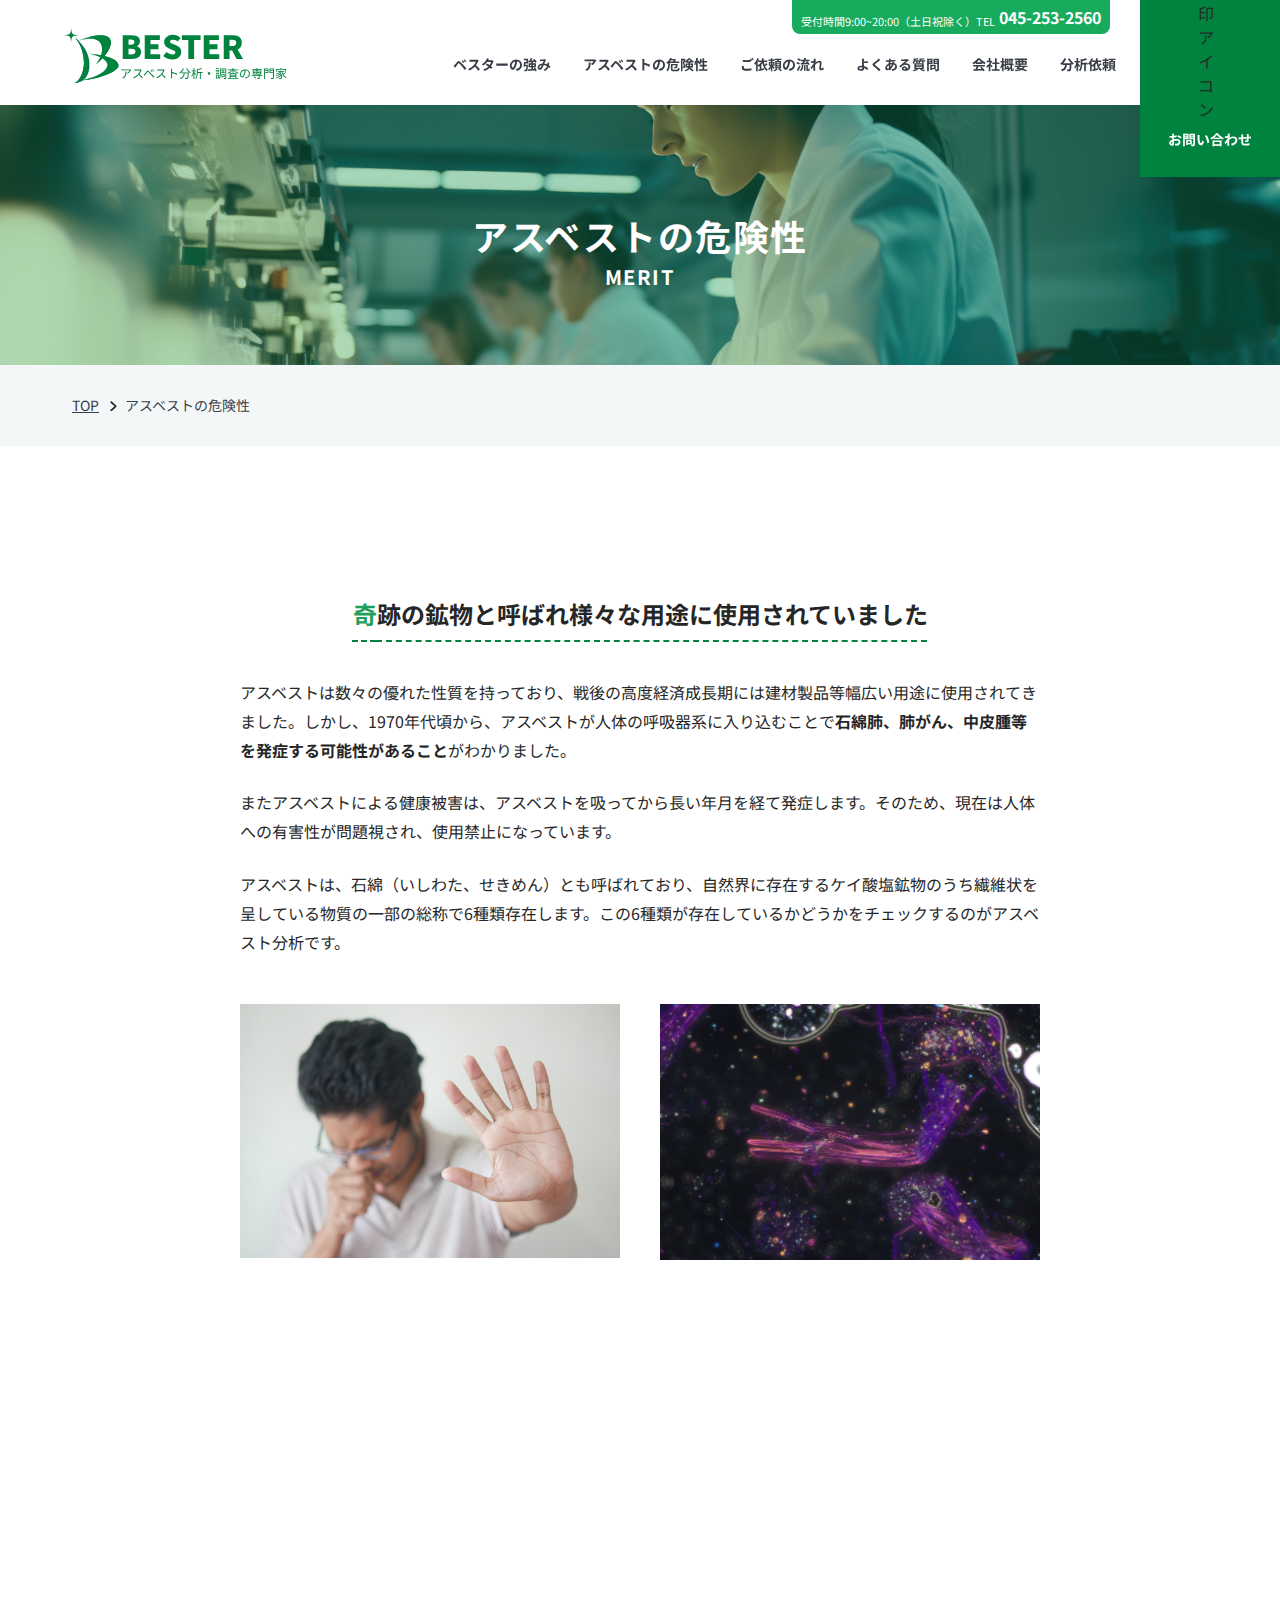
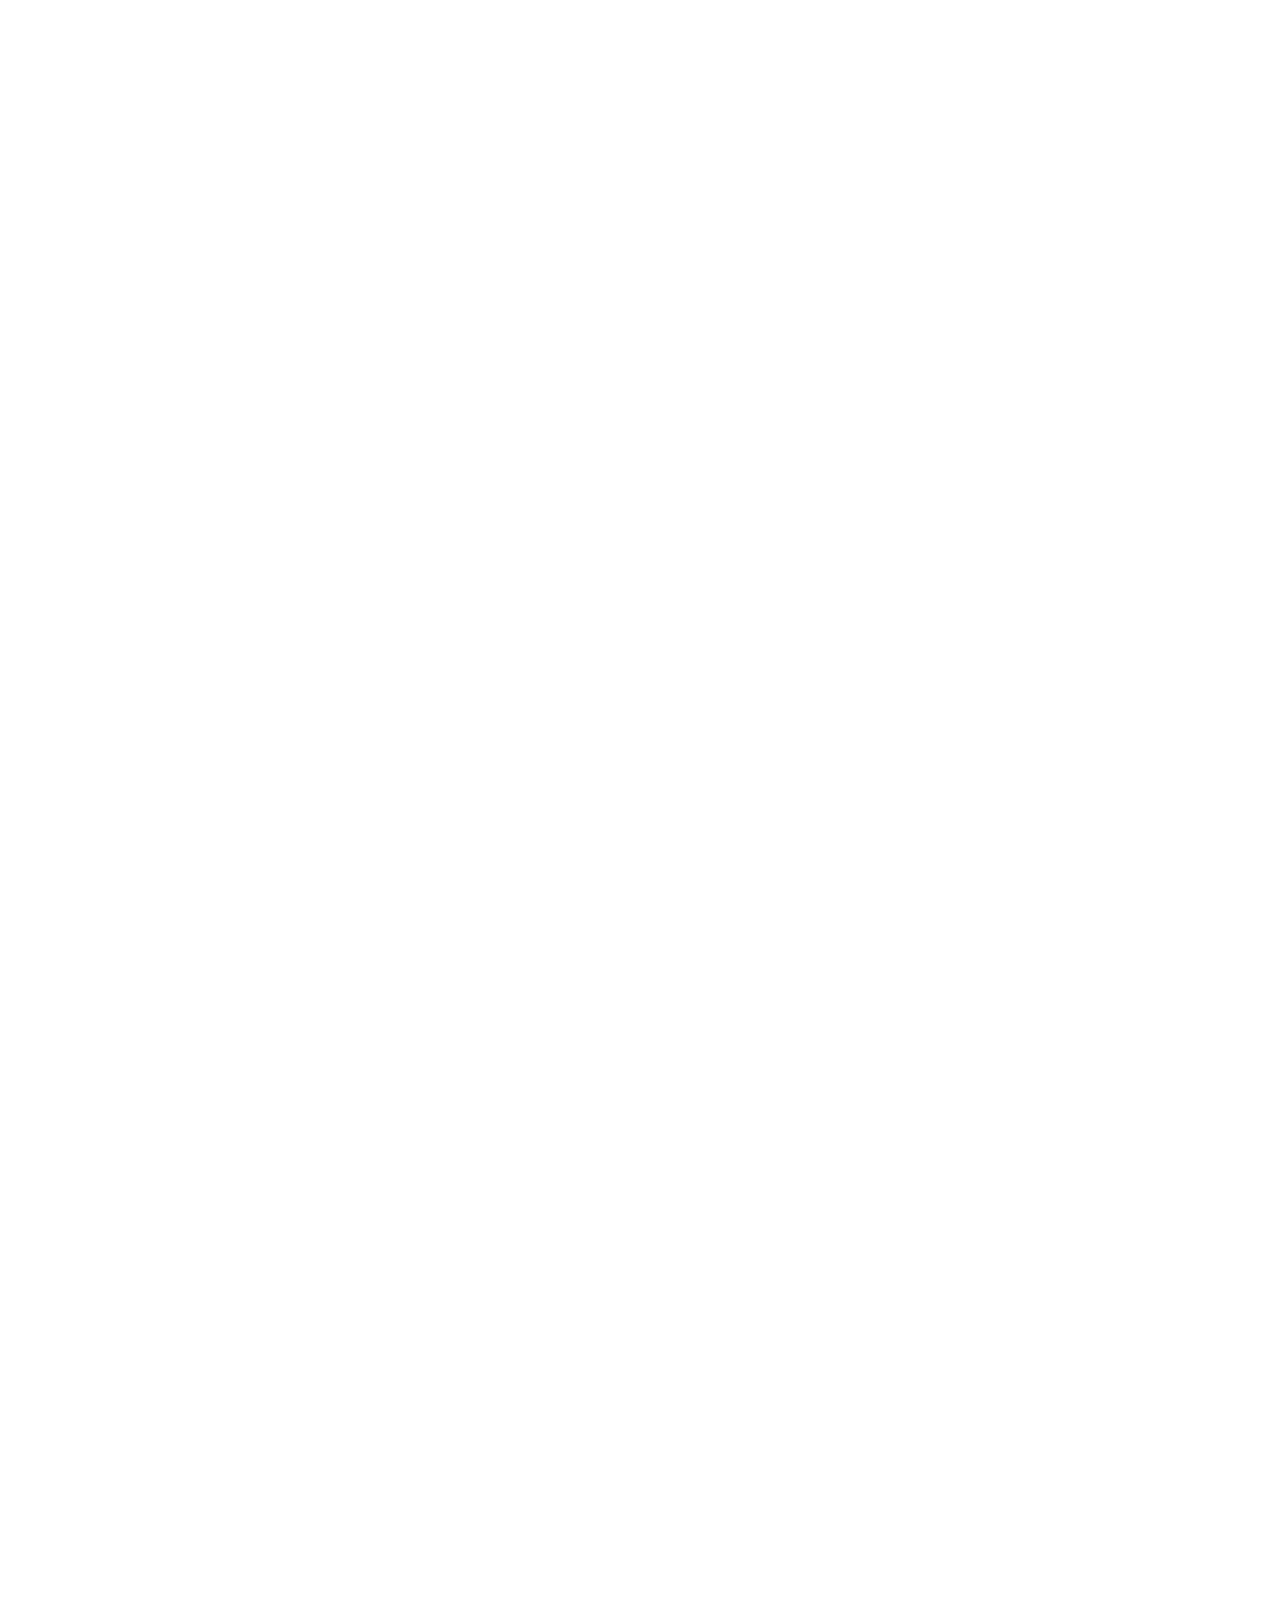
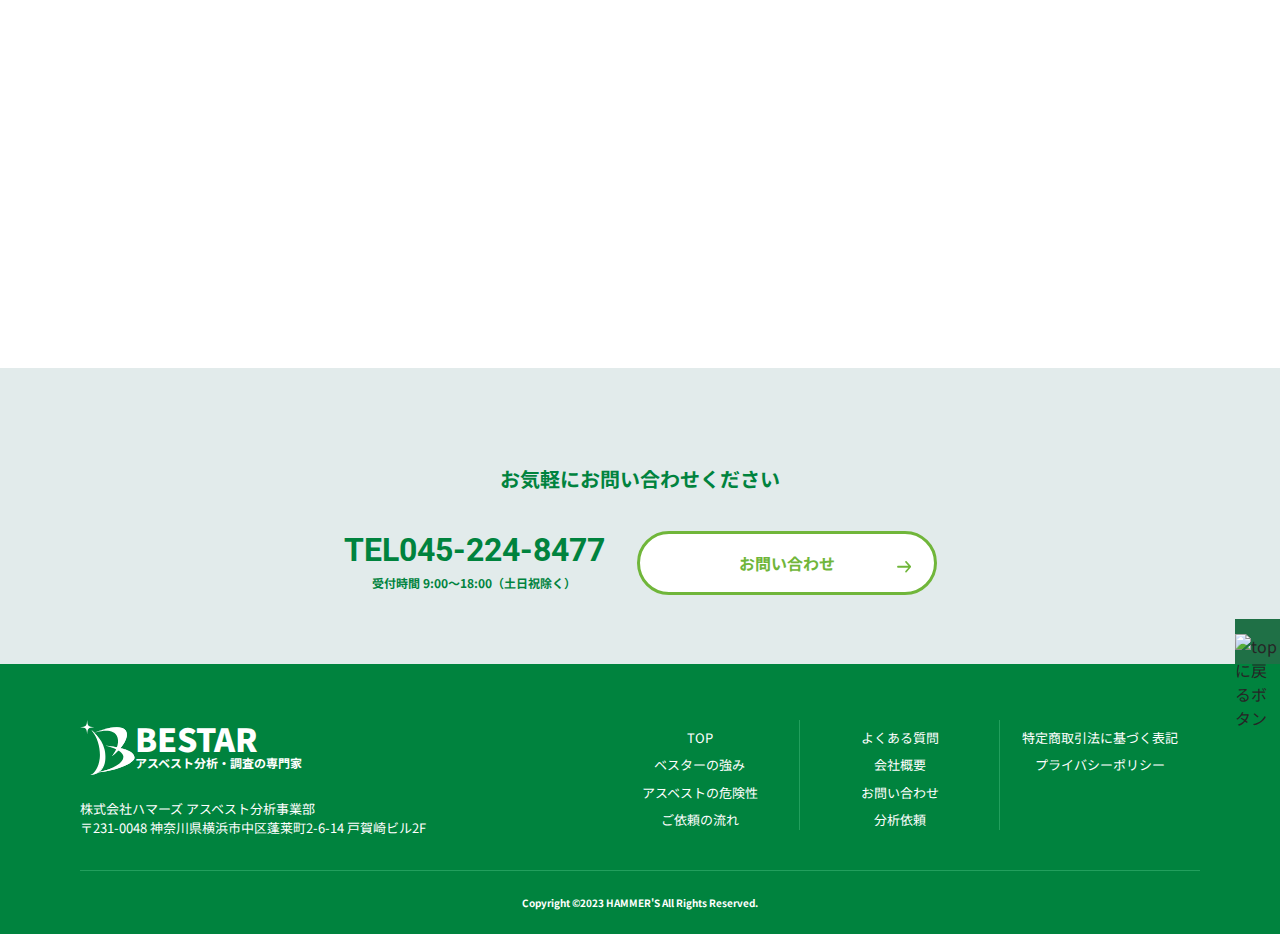
==== commit ff19f81f: "テーブル作成" ====
--- a/about/index.html
+++ b/about/index.html
@@ -137,6 +137,7 @@
               <li class="l-about-table__item">石綿セメント円筒</li>
               <li class="l-about-table__item">断熱材用接着剤</li>
               <li class="l-about-table__item">シール材</li>
+              <li class="l-about-table__item">シール材</li>
             </ul>
           </div>
           <div class="l-about-table__right">
--- a/css/common.css
+++ b/css/common.css
@@ -1 +1 @@
-@import"https://fonts.googleapis.com/css2?family=Noto+Sans+JP:wght@400;700;900&family=Roboto:wght@400;700&display=swap";@import"https://fonts.googleapis.com/css2?family=Roboto:wght@400;700&display=swap";*,::before,::after{box-sizing:border-box;background-repeat:no-repeat}::before,::after{text-decoration:inherit;vertical-align:inherit}:where(:root){cursor:default;line-height:1.5;overflow-wrap:break-word;-moz-tab-size:4;-o-tab-size:4;tab-size:4;-webkit-tap-highlight-color:rgba(0,0,0,0);-webkit-text-size-adjust:100%;-moz-text-size-adjust:100%;text-size-adjust:100%}:where(body){margin:0}:where(h1){font-size:2em;margin:.67em 0}:where(dl,ol,ul) :where(dl,ol,ul){margin:0}:where(hr){color:inherit;height:0}:where(nav) :where(ol,ul){list-style-type:none;padding:0}:where(nav li)::before{content:"​";float:left}:where(pre){font-family:monospace,monospace;font-size:1em;overflow:auto}:where(abbr[title]){text-decoration:underline;-webkit-text-decoration:underline dotted;text-decoration:underline dotted}:where(b,strong){font-weight:bolder}:where(code,kbd,samp){font-family:monospace,monospace;font-size:1em}:where(small){font-size:80%}:where(audio,canvas,iframe,img,svg,video){vertical-align:middle}:where(iframe){border-style:none}:where(svg:not([fill])){fill:currentColor}:where(table){border-collapse:collapse;border-color:currentColor;text-indent:0}:where(button,input,select){margin:0}:where(button,[type=button i],[type=reset i],[type=submit i]){-webkit-appearance:button;-moz-appearance:button;appearance:button}:where(fieldset){border:1px solid #a0a0a0}:where(progress){vertical-align:baseline}:where(textarea){margin:0;resize:vertical}:where([type=search i]){-webkit-appearance:textfield;-moz-appearance:textfield;appearance:textfield;outline-offset:-2px}::-webkit-inner-spin-button,::-webkit-outer-spin-button{height:auto}::-webkit-input-placeholder{color:inherit;opacity:.54}::-webkit-search-decoration{-webkit-appearance:none}::-webkit-file-upload-button{-webkit-appearance:button;font:inherit}:where(dialog){background-color:#fff;border:solid;color:#000;height:-moz-fit-content;height:fit-content;left:0;margin:auto;padding:1em;position:absolute;right:0;width:-moz-fit-content;width:fit-content}:where(dialog:not([open])){display:none}:where(details>summary:first-of-type){display:list-item}:where([aria-busy=true i]){cursor:progress}:where([aria-disabled=true i],[disabled]){cursor:not-allowed}:where([aria-hidden=false i][hidden]){display:initial}:where([aria-hidden=false i][hidden]:not(:focus)){clip:rect(0, 0, 0, 0);position:absolute}*,*:before,*:after{box-sizing:border-box;vertical-align:bottom;margin:0;padding:0}html{overflow-x:hidden}body{width:100%;font-family:"Noto Sans JP","Roboto",YuGothic,"Hiragino Kaku Gothic ProN","Hind",Meiryo,sans-serif;line-height:1.5;letter-spacing:5%;color:#262626;font-size:16px;margin:0 auto;overflow-x:hidden}@media screen and (max-width: 414px){body{font-size:14px}}ul{margin:0;padding:0}li{list-style-type:none}a{text-decoration:none;color:#393e46;cursor:pointer}img{display:block;max-width:100%;height:auto}*{border:1px solid #f0f}.l-header{width:100%;max-height:110px;display:flex;justify-content:space-between;align-items:center;position:fixed;top:0;left:0;right:0;z-index:9999;transition:max-height .3s ease}.l-header.header-animation{max-height:80px;box-shadow:0px 8px 8px 0px rgba(0,0,0,.1);background-color:rgba(255,255,255,.8)}@media screen and (max-width: 1023px){.l-header{padding:4px 0;background-color:rgba(255,255,255,.8);max-height:49px}.l-header.header-animation{max-height:49px;box-shadow:0px 8px 8px 0px rgba(0,0,0,.1)}}@media screen and (max-width: 414px){.l-header{background-color:rgba(255,255,255,.8);height:49px}.l-header.header-animation{height:49px;box-shadow:0px 8px 8px 0px rgba(0,0,0,.1)}}.l-header .l-header__logo{min-width:136px;color:#00833e;-moz-text-align-last:left;text-align-last:left;margin-left:120px}@media screen and (max-width: 1023px){.l-header .l-header__logo{margin-left:58px}}@media screen and (max-width: 414px){.l-header .l-header__logo{margin-left:38px}}.l-header .l-header__logo .l-header__logo-name{font-size:32px;font-weight:bold;position:relative;line-height:1}.l-header .l-header__logo .l-header__logo-name::before{content:"";position:absolute;top:0;left:-56px;background-image:url(../assets/images/logo.svg);background-repeat:no-repeat;background-size:contain;width:55px;height:55px}@media screen and (max-width: 1023px){.l-header .l-header__logo .l-header__logo-name::before{left:-40px;width:40px;height:40px}}@media screen and (max-width: 414px){.l-header .l-header__logo .l-header__logo-name::before{left:-32px;width:32px;height:32px}}@media screen and (max-width: 1023px){.l-header .l-header__logo .l-header__logo-name{font-size:23px}}.l-header .l-header__logo .l-header__logo-description{font-size:12px}@media screen and (max-width: 1023px){.l-header .l-header__logo .l-header__logo-description{font-size:10px}}@media screen and (max-width: 414px){.l-header .l-header__logo .l-header__logo-description{font-size:8px}}.l-header .l-header__navarea{display:flex;align-items:center}.l-header .l-header__navarea .l-header__phone{position:fixed;top:0;right:170px;background-color:#18ab5d;padding:5px 9px;border-radius:0 0 8px 8px;color:#fff;font-size:11px}.l-header .l-header__navarea .l-header__phone.header-animation{display:none}@media screen and (max-width: 1023px){.l-header .l-header__navarea .l-header__phone{display:none}}.l-header .l-header__navarea .l-header__nav{font-size:14px;font-weight:bold;position:relative}@media screen and (max-width: 1023px){.l-header .l-header__navarea .l-header__nav{position:absolute;top:0;left:0;right:0;height:100vh;background-color:rgba(0,131,62,.9);transition:all .9s;display:none}}.l-header .l-header__navarea .l-header__nav.--open{display:block}.l-header .l-header__navarea .l-header__nav .l-header__nav-list{display:flex;padding-top:18px}@media screen and (max-width: 1023px){.l-header .l-header__navarea .l-header__nav .l-header__nav-list{flex-direction:column;text-align:center;align-items:center;height:100vh;justify-content:center}}.l-header .l-header__navarea .l-header__nav .l-header__nav-list .l-header__nav-item{margin-left:32px}@media screen and (max-width: 1023px){.l-header .l-header__navarea .l-header__nav .l-header__nav-list .l-header__nav-item{margin:0;padding:40px}}.l-header .l-header__navarea .l-header__nav .l-header__nav-list .l-header__nav-item .l-header__nav-link{display:block;position:relative}.l-header .l-header__navarea .l-header__nav .l-header__nav-list .l-header__nav-item .l-header__nav-link::before{content:"";position:absolute;width:100%;height:2px;bottom:0;margin:-5px 0;background-color:#00833e;visibility:hidden;transform:scaleX(0);transition:all .4s ease-in-out 0s}.l-header .l-header__navarea .l-header__nav .l-header__nav-list .l-header__nav-item .l-header__nav-link:hover::before{opacity:.8;transition:all .3s ease;visibility:visible;transform:scaleX(1)}.l-header .l-header__navarea .l-header__nav .l-header__nav-list .l-header__nav-item .l-header__nav-link.current::before{visibility:visible;transform:scaleX(1)}@media screen and (max-width: 1023px){.l-header .l-header__navarea .l-header__nav .l-header__nav-list .l-header__nav-item .l-header__nav-link{min-width:300px;color:#fff}}.l-header .l-header__nav-contact{background-color:#00833e;padding:27px 28px;margin-left:24px;transition:padding .3s ease}.l-header .l-header__nav-contact.header-animation{padding:12px 16px}.l-header .l-header__nav-contact:hover{opacity:.8;transition:all .3s ease}@media screen and (max-width: 1023px){.l-header .l-header__nav-contact{display:none}}.l-header .l-header__nav-contact .l-header__navicon{margin:0 auto;padding-bottom:8px}.l-header .l-header__nav-contact .l-header__btn{display:block;color:#fff;font-size:14px;font-weight:bold}.l-footer{background-color:#00833e;margin:0 calc(50% - 50vw);padding:0 calc(50vw - 50%);position:relative}.l-footer .l-footer__top{display:flex;justify-content:space-between;color:#fff;padding:56px 80px 0}@media screen and (max-width: 768px){.l-footer .l-footer__top{padding:8px 0 0px 16px}}@media screen and (max-width: 414px){.l-footer .l-footer__top{padding:4px 0 0 0}}.l-footer .l-footer__top .l-footer__logo{width:100%}.l-footer .l-footer__top .l-footer__logo .l-footer__logoarea{display:flex;align-items:center}.l-footer .l-footer__top .l-footer__logo .l-footer__logoarea .l-footer__logo-right .l-footer__logo-name{font-size:32px;font-weight:900;line-height:1}@media screen and (max-width: 414px){.l-footer .l-footer__top .l-footer__logo .l-footer__logoarea .l-footer__logo-right .l-footer__logo-name{font-size:23px}}.l-footer .l-footer__top .l-footer__logo .l-footer__logoarea .l-footer__logo-right .l-footer__logo-description{font-size:12px;font-weight:bold}@media screen and (max-width: 414px){.l-footer .l-footer__top .l-footer__logo .l-footer__logoarea .l-footer__logo-right .l-footer__logo-description{font-size:10px}}.l-footer .l-footer__top .l-footer__logo .l-footer__logo-company{padding-top:24px;font-size:13px}@media screen and (max-width: 414px){.l-footer .l-footer__top .l-footer__logo .l-footer__logo-company{padding-top:16px;font-size:10px}}.l-footer .l-footer__top .l-footer__logo .l-footer__logo-address{font-size:13px;padding-bottom:32px;min-width:400px}@media screen and (max-width: 414px){.l-footer .l-footer__top .l-footer__logo .l-footer__logo-address{font-size:10px;padding-bottom:16px;min-width:0}}.l-footer .l-footer__top .l-footer__nav-list{-moz-columns:3;columns:3;-moz-column-gap:0;column-gap:0}@media screen and (min-width: 1024px)and (max-width: 1279px){.l-footer .l-footer__top .l-footer__nav-list{display:none}}@media screen and (max-width: 1023px){.l-footer .l-footer__top .l-footer__nav-list{display:none}}.l-footer .l-footer__top .l-footer__nav-list .l-footer__nav-item{text-align:center;min-width:200px;border-right:1px solid #229f5d}.l-footer .l-footer__top .l-footer__nav-list .l-footer__nav-item .l-footer__nav-link{display:block;font-size:13px;color:#fff;text-align:center;padding-top:8px}.l-footer .l-footer__top .l-footer__nav-list .l-footer__nav-item .l-footer__nav-link:hover{opacity:.8;transition:all .3s ease}.l-footer .l-footer__top .l-footer__nav-list .--noborder{border:none}.l-footer .l-footer__bottom{margin:0 80px;padding:24px 0;text-align:center;align-items:center;border-top:1px solid #229f5d}@media screen and (max-width: 768px){.l-footer .l-footer__bottom{margin:0 16px;padding:16px 0}}@media screen and (max-width: 414px){.l-footer .l-footer__bottom{margin:0 8px;padding:10px 0}}.l-footer .l-footer__bottom .l-footer__copyright{color:#fff;font-weight:bold;font-size:10px}.main .l-mv{background-image:url(../assets/images/mainvisual.png);background-repeat:no-repeat;background-size:cover;background-position:center;height:100vh;margin:0 calc(50% - 50vw);padding:0 calc(50vw - 50%);position:relative}.main .l-mv .l-mv__heroarea{width:100%;max-width:900px;display:flex;justify-content:space-between;align-items:center;position:absolute;top:40%;left:50%;transform:translate(-50%, -40%)}@media screen and (max-width: 768px){.main .l-mv .l-mv__heroarea{flex-direction:column;justify-content:center}}@media screen and (max-width: 414px){.main .l-mv .l-mv__heroarea{margin:0}}.main .l-mv .l-mv__heroarea .l-mv__hero-text{color:#323031;font-size:46px;line-height:160%;font-weight:bold;line-height:160%}@media screen and (max-width: 768px){.main .l-mv .l-mv__heroarea .l-mv__hero-text{font-size:28px;text-align:center;padding-bottom:46px}}.main .l-mv .l-mv__heroarea .l-mv__btnarea{max-width:352px;height:78px;position:relative}@media screen and (max-width: 414px){.main .l-mv .l-mv__heroarea .l-mv__btnarea{min-width:238px}}.main .l-mv .l-mv__heroarea .l-mv__btnarea .l-mv__ctabtn{display:block;width:100%;border-radius:50px;padding:16px 64px;font-size:26px;font-weight:bold;background:#00b09b;background:linear-gradient(64deg, rgb(0, 176, 155) 0%, rgb(150, 201, 61) 100%);color:#fff;display:flex;align-items:center;justify-content:center;box-shadow:0px 5px 10px rgba(0,0,0,.2)}.main .l-mv .l-mv__heroarea .l-mv__btnarea .l-mv__ctabtn::after{content:"";background-image:url(../assets/images/arrow-ctabtn.svg);background-repeat:no-repeat;position:absolute;top:45%;transform:translateX(-45%);right:5%;width:15px;height:15px;transition:all .3s}.main .l-mv .l-mv__heroarea .l-mv__btnarea .l-mv__ctabtn:hover::after{right:4%}@media screen and (max-width: 414px){.main .l-mv .l-mv__heroarea .l-mv__btnarea .l-mv__ctabtn{font-size:18px}}.main .l-mv .l-mv__flex-container{display:flex;position:absolute;top:80%;left:50%;transform:translate(-50%, -80%)}@media screen and (max-width: 768px){.main .l-mv .l-mv__flex-container{justify-content:center}}@media screen and (max-width: 414px){.main .l-mv .l-mv__flex-container{width:338px}}.main .l-mv .l-mv__flex-container .l-mv__flex-img-bg{width:180px;height:180px;background-image:url(../assets/images/mv-textbg.png);background-repeat:no-repeat;background-size:cover;background-position:center;position:relative;text-align:center;margin:0 16px}@media screen and (max-width: 768px){.main .l-mv .l-mv__flex-container .l-mv__flex-img-bg{width:110px;height:110px}}@media screen and (max-width: 414px){.main .l-mv .l-mv__flex-container .l-mv__flex-img-bg{margin:0 8px;background-size:contain}}.main .l-mv .l-mv__flex-container .l-mv__flex-img-bg .l-mv__hero-descroption{min-width:164px;color:#00833e;font-size:15px;line-height:155%;position:absolute;top:50%;left:50%;transform:translate(-50%, -50%)}@media screen and (max-width: 768px){.main .l-mv .l-mv__flex-container .l-mv__flex-img-bg .l-mv__hero-descroption{font-size:10px}}@media screen and (max-width: 414px){.main .l-mv .l-mv__flex-container .l-mv__flex-img-bg .l-mv__hero-descroption{min-width:112px}}.main .l-mv .l-mv__flex-container .l-mv__flex-img-bg .l-mv__hero-descroption .l-mv__hero-hero-descroption--bold{font-size:20px}@media screen and (max-width: 768px){.main .l-mv .l-mv__flex-container .l-mv__flex-img-bg .l-mv__hero-descroption .l-mv__hero-hero-descroption--bold{font-size:10px}}.main .l-feature{background-color:#fff;margin:0 calc(50% - 50vw);padding:0 calc(50vw - 50%);padding:64px 0}@media screen and (max-width: 768px){.main .l-feature{padding-top:64px}}@media screen and (max-width: 414px){.main .l-feature{padding-top:32px}}.main .l-feature .l-feature__text-top{max-width:650px;font-weight:bold;margin:0 auto;text-align:center;line-height:200%;padding-bottom:48px}@media screen and (max-width: 768px){.main .l-feature .l-feature__text-top{font-size:12px}}.main .l-feature .l-feature__card{max-width:500px;text-align:center;margin:0 20px;padding-bottom:24px}@media screen and (max-width: 768px){.main .l-feature .l-feature__card{margin:0 auto;width:383px}}@media screen and (max-width: 414px){.main .l-feature .l-feature__card{width:314px}}.main .l-feature .l-feature__card .l-feature__card-top{background-color:#229f5d;padding:4px 24px;border-radius:7px 7px 0 0}.main .l-feature .l-feature__card .l-feature__card-top .l-feature__card-top--text{color:#fff;font-size:20px;font-weight:bold;position:relative;display:inline-block}@media screen and (max-width: 768px){.main .l-feature .l-feature__card .l-feature__card-top .l-feature__card-top--text{font-size:14px}}.main .l-feature .l-feature__card .l-feature__card-top .l-feature__card-top--text::before{content:"";position:absolute;top:55%;transform:translateY(-50%);left:-25px;width:20px;height:20px;background-image:url("../assets/images/check-icon.svg");background-size:cover;background-repeat:no-repeat}.main .l-feature .l-feature__card .l-feature__card-bottom{border:3px solid #229f5d;border-top:none;border-radius:0 0 7px 7px;padding:32px 24px;background-color:#fff;box-shadow:0px 5px 10px rgba(0,0,0,.2)}@media screen and (max-width: 768px){.main .l-feature .l-feature__card .l-feature__card-bottom{padding:24px}}@media screen and (max-width: 414px){.main .l-feature .l-feature__card .l-feature__card-bottom{padding:14px}}.main .l-feature .l-feature__card .l-feature__card-bottom .l-feature__card-bottom--day{font-size:40px;font-weight:bold}.main .l-feature .l-feature__card .l-feature__card-bottom .l-feature__card-bottom--day.--secondary{font-size:32px}@media screen and (max-width: 768px){.main .l-feature .l-feature__card .l-feature__card-bottom .l-feature__card-bottom--day.--secondary{font-size:20px}}@media screen and (max-width: 768px){.main .l-feature .l-feature__card .l-feature__card-bottom .l-feature__card-bottom--day{font-size:20px}}.main .l-feature .l-feature__text-bottom{display:flex;justify-content:center;align-items:center;margin:0 auto;line-height:180%;padding-bottom:64px}@media screen and (max-width: 768px){.main .l-feature .l-feature__text-bottom{font-size:12px;padding-bottom:24px}}.main .l-feature .l-feature__text-bottom .l-feature__text{font-size:10px;-moz-text-align-last:left;text-align-last:left}.main .l-feature .l-feature__info{display:flex;align-items:center;justify-content:space-between;padding-bottom:64px}@media screen and (max-width: 414px){.main .l-feature .l-feature__info{flex-direction:column;justify-content:center;padding-bottom:32px}}.main .l-feature .l-feature__info .l-feature__info-area{max-width:270px;height:auto}@media screen and (max-width: 768px){.main .l-feature .l-feature__info .l-feature__info-area{margin:0 4px}}@media screen and (max-width: 414px){.main .l-feature .l-feature__info .l-feature__info-area{margin:0;padding-bottom:32px}}.main .l-feature .l-feature__info .l-feature__info-area .l-feature__info-img{padding-bottom:16px}.main .l-feature .l-feature__info .l-feature__info-area .l-feature__info-text{font-weight:bold}@media screen and (max-width: 768px){.main .l-feature .l-feature__info .l-feature__info-area .l-feature__info-text{font-size:12px}}@media screen and (max-width: 414px){.main .l-feature .l-feature__info .l-feature__info-area .l-feature__info-text{font-size:16px}}.main .l-feature .l-feature__ctabtn-area{display:flex;justify-content:center;gap:32px}@media screen and (max-width: 768px){.main .l-feature .l-feature__ctabtn-area{flex-direction:column;gap:8px}}.main .l-feature .l-feature__ctabtn-area .l-feature__ctabtn{display:flex;justify-content:center;align-items:center;padding-bottom:64px}@media screen and (max-width: 768px){.main .l-feature .l-feature__ctabtn-area .l-feature__ctabtn{padding-bottom:24px}}.main .l-flow{background-color:#f4f7f7;margin:0 calc(50% - 50vw);padding:0 calc(50vw - 50%);padding:64px 0}.main .l-flow .l-flow__card-container{display:flex;justify-content:space-between;padding:64px 0}@media screen and (max-width: 768px){.main .l-flow .l-flow__card-container{flex-direction:column;justify-content:center;padding:32px 0}}.main .l-flow .l-flow__card-container .l-flow__card{max-width:200px;text-align:center}@media screen and (max-width: 768px){.main .l-flow .l-flow__card-container .l-flow__card{margin:0 auto;padding-bottom:24px;max-width:400px}}.main .l-flow .l-flow__card-container .l-flow__card .l-flow__card-border{max-width:200px;position:relative;z-index:1}@media screen and (max-width: 768px){.main .l-flow .l-flow__card-container .l-flow__card .l-flow__card-border{max-width:400px}}.main .l-flow .l-flow__card-container .l-flow__card .l-flow__card-border::after{content:"";position:absolute;top:50%;transform:translateY(-50%);right:-100px;width:100%;height:2px;border-top:2px dashed #00833e;z-index:-1}@media screen and (max-width: 768px){.main .l-flow .l-flow__card-container .l-flow__card .l-flow__card-border::after{content:none}}.main .l-flow .l-flow__card-container .l-flow__card .l-flow__card-border .l-flow__card-img{padding-bottom:16px;width:100%}.main .l-flow .l-flow__card-container .l-flow__card:last-child .l-flow__card-border::after{border:none}.main .l-flow .l-flow__card-container .l-flow__card-ttl{font-size:20px;font-weight:bold;color:#00833e;padding-bottom:16px}.main .l-flow .l-flow__card-container .l-flow__card-description{text-align:justify;line-height:170%}.main .l-flow .l-flow__card-container .l-flow__card-description.--link{text-decoration:underline}.main .l-flow .l-flow__ctabtn{display:flex;justify-content:center;align-items:center;padding-bottom:64px}.main .l-survey{background-color:#fff}.main .l-survey .l-surbey__ttl{display:flex;justify-content:center;align-items:center;padding-top:64px}.main .l-survey .l-surbey__ttl .l-surbey__ttl-text{font-size:32px;font-weight:bold}@media screen and (max-width: 768px){.main .l-survey .l-surbey__ttl .l-surbey__ttl-text{font-size:22px}}@media screen and (max-width: 414px){.main .l-survey .l-surbey__ttl .l-surbey__ttl-text{font-size:15px}}.main .l-survey .l-surbey__ttl .l-surbey__ttl-text.--font{font-size:40px;color:#00833e;position:relative}@media screen and (max-width: 768px){.main .l-survey .l-surbey__ttl .l-surbey__ttl-text.--font{font-size:28px}}@media screen and (max-width: 414px){.main .l-survey .l-surbey__ttl .l-surbey__ttl-text.--font{font-size:20px}}.main .l-survey .l-surbey__ttl .l-surbey__ttl-text.--font::after{content:"";position:absolute;bottom:0;left:0;width:100%;border-bottom:2px dashed #00833e}.main .l-survey .l-surbey__flex-container{display:flex;padding:40px 0 80px}@media screen and (max-width: 768px){.main .l-survey .l-surbey__flex-container{flex-direction:column;justify-content:center}}.main .l-survey .l-surbey__flex-container .l-surbey__imgarea{flex:5;position:relative}@media screen and (max-width: 768px){.main .l-survey .l-surbey__flex-container .l-surbey__imgarea{display:flex;justify-content:center}}.main .l-survey .l-surbey__flex-container .l-surbey__imgarea .l-surbey__img1{max-width:245px}@media screen and (max-width: 768px){.main .l-survey .l-surbey__flex-container .l-surbey__imgarea .l-surbey__img1{width:50%}}@media screen and (max-width: 414px){.main .l-survey .l-surbey__flex-container .l-surbey__imgarea .l-surbey__img1{max-width:170px}}.main .l-survey .l-surbey__flex-container .l-surbey__imgarea .l-surbey__img2{max-width:245px;position:absolute;top:5%;left:40%}@media screen and (max-width: 768px){.main .l-survey .l-surbey__flex-container .l-surbey__imgarea .l-surbey__img2{position:static;width:50%}}@media screen and (max-width: 414px){.main .l-survey .l-surbey__flex-container .l-surbey__imgarea .l-surbey__img2{max-width:170px}}.main .l-survey .l-surbey__flex-container .l-surbey__info{flex:5;max-width:428px}@media screen and (max-width: 768px){.main .l-survey .l-surbey__flex-container .l-surbey__info{margin:0 auto}}@media screen and (max-width: 414px){.main .l-survey .l-surbey__flex-container .l-surbey__info{padding:8px}}.main .l-survey .l-surbey__flex-container .l-surbey__info .l-surbey__description{text-align:justify;padding:40px 0 84px;line-height:200%}.main .l-survey .l-surbey__flex-container .l-surbey__info .l-surbey__ctabtn{display:flex;justify-content:center}.main .l-merit-top{background-color:#f4f7f7;margin:0 calc(50% - 50vw);padding:0 calc(50vw - 50%);padding:64px 0}.main .l-merit-top .l-merit-top__list{position:relative;padding:90px 24px;border:solid 4px #00833e;border-radius:15px;display:flex;justify-content:center;gap:94px;margin-bottom:80px}@media screen and (max-width: 768px){.main .l-merit-top .l-merit-top__list{padding:56px 16px;flex-direction:column;gap:24px;border:solid 2px #00833e}}@media screen and (max-width: 414px){.main .l-merit-top .l-merit-top__list{margin-bottom:32px}}.main .l-merit-top .l-merit-top__list::after{content:"EASY&SPEEDY";position:absolute;top:-28px;left:15px;text-align:right;background:#f4f7f7;font-size:32px;color:#00833e;padding:0 10px;font-weight:bold;font-family:"Roboto",sans-serif}@media screen and (max-width: 768px){.main .l-merit-top .l-merit-top__list::after{font-size:24px;top:-21px}}.main .l-merit-top .l-merit-top__list .l-merit-top__list-img{max-width:154px;height:auto}@media screen and (max-width: 768px){.main .l-merit-top .l-merit-top__list .l-merit-top__list-img{margin:0 auto}}.main .l-merit-top .l-merit-top__list .l-merit-top__list-text{max-width:480px;font-size:24px;font-weight:bold;line-height:180%}@media screen and (max-width: 768px){.main .l-merit-top .l-merit-top__list .l-merit-top__list-text{font-size:20px;max-width:80%;margin:0 auto}}.main .l-merit-top .l-merit-top__list--secondary{position:relative;padding:90px 24px;border:solid 4px #00833e;border-radius:15px;display:flex;flex-direction:row-reverse;justify-content:center;align-items:center;gap:94px;margin-bottom:80px}@media screen and (max-width: 768px){.main .l-merit-top .l-merit-top__list--secondary{padding:56px 16px;flex-direction:column;gap:24px;border:solid 2px #00833e}}@media screen and (max-width: 414px){.main .l-merit-top .l-merit-top__list--secondary{margin-bottom:32px}}.main .l-merit-top .l-merit-top__list--secondary::after{content:"RELIABLE";position:absolute;top:-28px;right:15px;text-align:right;background:#f4f7f7;font-size:32px;color:#00833e;padding:0 10px;font-weight:bold;font-family:"Roboto",sans-serif}@media screen and (max-width: 768px){.main .l-merit-top .l-merit-top__list--secondary::after{font-size:24px;top:-21px}}.main .l-merit-top .l-merit-top__list--secondary .l-merit-top__list--secondary-img{max-width:154px;height:auto}@media screen and (max-width: 768px){.main .l-merit-top .l-merit-top__list--secondary .l-merit-top__list--secondary-img{margin:0 auto}}.main .l-merit-top .l-merit-top__list--secondary .l-merit-top__list--secondary-text{max-width:480px;font-size:24px;font-weight:bold;line-height:180%}@media screen and (max-width: 768px){.main .l-merit-top .l-merit-top__list--secondary .l-merit-top__list--secondary-text{font-size:20px;max-width:80%;margin:0 auto}}.main .l-merit-top .l-merit-top__list--tertiary{position:relative;padding:90px 24px;border:solid 4px #00833e;border-radius:15px;display:flex;justify-content:center;align-items:center;gap:94px;margin-bottom:80px}@media screen and (max-width: 768px){.main .l-merit-top .l-merit-top__list--tertiary{padding:56px 16px;flex-direction:column;gap:24px;border:solid 2px #00833e}}@media screen and (max-width: 414px){.main .l-merit-top .l-merit-top__list--tertiary{margin-bottom:32px}}.main .l-merit-top .l-merit-top__list--tertiary::after{content:"ALL IN";position:absolute;top:-28px;left:15px;text-align:right;background:#f4f7f7;font-size:32px;color:#00833e;padding:0 10px;font-weight:bold;font-family:"Roboto",sans-serif}@media screen and (max-width: 768px){.main .l-merit-top .l-merit-top__list--tertiary::after{font-size:24px;top:-21px}}.main .l-merit-top .l-merit-top__list--tertiary .l-merit-top__list--tertiary-img{max-width:154px;height:auto}@media screen and (max-width: 768px){.main .l-merit-top .l-merit-top__list--tertiary .l-merit-top__list--tertiary-img{margin:0 auto}}.main .l-merit-top .l-merit-top__list--tertiary .l-merit-top__list--tertiary-text{max-width:480px;font-size:24px;font-weight:bold;line-height:180%}@media screen and (max-width: 768px){.main .l-merit-top .l-merit-top__list--tertiary .l-merit-top__list--tertiary-text{font-size:20px;max-width:80%;margin:0 auto}}.main .l-merit-top .l-merit-top__ctabtn{display:flex;justify-content:center;align-items:center;padding-bottom:64px}@media screen and (max-width: 768px){.main .l-merit-top .l-merit-top__ctabtn{padding-bottom:24px}}.main .l-faq{padding:64px 0}.main .l-faq .l-faq__list{padding-bottom:64px}.main .l-faq .l-faq__list .l-faq__item{position:relative;margin:40px 0 0;cursor:pointer}@media screen and (max-width: 768px){.main .l-faq .l-faq__list .l-faq__item{margin:10px 0 0}}.main .l-faq .l-faq__list .l-faq__item:first-child{margin-top:0}.main .l-faq .l-faq__list .l-faq__item::after{position:absolute;top:34px;right:26px;display:block;width:10px;height:10px;margin:auto;content:"";transform:rotate(135deg);border-top:2px solid #262626;border-right:2px solid #262626;transition:all .3s}@media screen and (max-width: 768px){.main .l-faq .l-faq__list .l-faq__item::after{top:20px;right:20px;width:7px;height:7px}}.main .l-faq .l-faq__list .l-faq__item.--arrow::after{transform:rotate(-45deg)}.main .l-faq .l-faq__list .l-faq__item .l-faq__question{position:relative;margin:0;padding:24px 20px 24px 80px;background:#f4f7f7;border-radius:16px;font-weight:bold;font-family:"Roboto",sans-serif}@media screen and (max-width: 768px){.main .l-faq .l-faq__list .l-faq__item .l-faq__question{padding:16px 38px 16px 50px;font-size:14px}}.main .l-faq .l-faq__list .l-faq__item .l-faq__question::before{font-size:20px;line-height:1;position:absolute;top:16px;left:16px;display:block;content:"Q";color:#3285bf;background-color:#00833e;color:#fff;border-radius:50%;width:40px;height:40px;text-align:center;line-height:39px}@media screen and (max-width: 768px){.main .l-faq .l-faq__list .l-faq__item .l-faq__question::before{top:11px;left:15px;width:28px;height:28px;line-height:30px;font-size:14px}}.main .l-faq .l-faq__list .l-faq__item .l-faq__answer{position:relative;margin:0;padding:20px 20px 20px 80px;line-height:170%}@media screen and (max-width: 768px){.main .l-faq .l-faq__list .l-faq__item .l-faq__answer{margin:0;padding:16px 16px 16px 50px;font-size:14px}}.main .l-faq .l-faq__list .l-faq__item .l-faq__answer::before{font-size:22px;line-height:1;position:absolute;left:16px;top:14px;display:block;content:"A";font-weight:bold;color:#3285bf;border:1px solid #00833e;color:#00833e;border-radius:50%;width:40px;height:40px;text-align:center;line-height:33px}@media screen and (max-width: 768px){.main .l-faq .l-faq__list .l-faq__item .l-faq__answer::before{font-size:14px;left:15px;margin-top:0;width:28px;height:28px;line-height:25px}}.main .l-faq .l-faq__list .l-faq__item .l-faq__answer .l-faq__text{margin:30px 0 0;text-align:justify}.main .l-faq .l-faq__list .l-faq__item .l-faq__answer .l-faq__text:first-child{margin-top:0}.main .l-faq .l-faq__ctabtn{display:flex;justify-content:center;align-items:center;padding-bottom:64px}.main .l-access{background-color:#f4f7f7;margin:0 calc(50% - 50vw);padding:0 calc(50vw - 50%);padding:64px 0}@media screen and (max-width: 768px){.main .l-access{padding-top:64px}}@media screen and (max-width: 414px){.main .l-access{padding-top:16px}}.main .l-access .l-access__pointarea{display:flex;justify-content:center;align-items:center;padding-bottom:24px;gap:40px}@media screen and (max-width: 768px){.main .l-access .l-access__pointarea{flex-direction:column;gap:24px}}.main .l-access .l-access__pointarea .l-access_point-card{max-width:400px}@media screen and (max-width: 768px){.main .l-access .l-access__pointarea .l-access_point-card{max-width:300}}.main .l-access .l-access__pointarea .l-access_point-card .l-access__point1{white-space:nowrap;font-size:20px;font-weight:bold;color:#00833e;background-color:#f4f7f7;padding:8px 80px;border:1px solid #00833e;border-radius:5px;text-align:center;position:relative;display:block;width:400px}@media screen and (max-width: 768px){.main .l-access .l-access__pointarea .l-access_point-card .l-access__point1{padding:8px 40px;font-size:16px;white-space:normal}}@media screen and (max-width: 414px){.main .l-access .l-access__pointarea .l-access_point-card .l-access__point1{width:324px}}.main .l-access .l-access__pointarea .l-access_point-card .l-access__point1::before{content:"";display:inline-block;width:21px;height:21px;line-height:1.2;margin-right:4px;background-image:url(../assets/images/access-checkicon.svg);background-repeat:no-repeat;background-size:contain}@media screen and (max-width: 768px){.main .l-access .l-access__pointarea .l-access_point-card .l-access__point1::before{content:"";width:15px;height:16px;left:18px;top:15px;background-size:contain}}.main .l-access .l-access__pointarea .l-access_point-card .l-access__point2{white-space:nowrap;font-size:20px;font-weight:bold;color:#00833e;background-color:#f4f7f7;padding:8px 56px;border:1px solid #00833e;border-radius:5px;text-align:center;position:relative;display:block;width:400px}@media screen and (max-width: 768px){.main .l-access .l-access__pointarea .l-access_point-card .l-access__point2{padding:8px 40px;font-size:16px;white-space:normal}}@media screen and (max-width: 414px){.main .l-access .l-access__pointarea .l-access_point-card .l-access__point2{width:324px}}.main .l-access .l-access__pointarea .l-access_point-card .l-access__point2::before{content:"";display:inline-block;width:21px;height:21px;line-height:1.2;margin-right:4px;background-image:url(../assets/images/access-checkicon.svg);background-repeat:no-repeat;background-size:contain}@media screen and (max-width: 768px){.main .l-access .l-access__pointarea .l-access_point-card .l-access__point2::before{content:"";width:15px;height:16px;left:18px;top:15px;background-size:contain}}.main .l-access .l-access__textarea{text-align:center}.main .l-access .l-access__textarea .l-acces__text{line-height:200%;padding-bottom:40px}.main .l-access .l-access__addressarea{display:flex;justify-content:space-between;align-items:center}@media screen and (max-width: 768px){.main .l-access .l-access__addressarea{flex-direction:column;justify-content:center}}.main .l-access .l-access__addressarea .l-access__address-map{width:100%}@media screen and (max-width: 768px){.main .l-access .l-access__addressarea .l-access__address-map{margin:0 auto;text-align:center}}.main .l-access .l-access__addressarea .l-access__address-map .l-access__iframe{max-width:550px;width:100%;min-height:380px}.main .l-access .l-access__addressarea .l-access__address-info{flex:auto;width:364px;width:100%;padding:24px 32px}@media screen and (max-width: 768px){.main .l-access .l-access__addressarea .l-access__address-info{margin:0 auto}}.main .l-access .l-access__addressarea .l-access__address-info .l-access__infoarea{padding-bottom:8px;text-align:center}@media screen and (max-width: 768px){.main .l-access .l-access__addressarea .l-access__address-info .l-access__infoarea{padding-bottom:16px}}.main .l-access .l-access__addressarea .l-access__address-info .l-access__infoarea .l-access__info{font-weight:bold;font-size:18px;color:#70b63a;text-align:center;display:inline-block;margin:0 auto;position:relative}.main .l-access .l-access__addressarea .l-access__address-info .l-access__infoarea .l-access__info::before{content:"";height:19px;position:absolute;border-left:2px solid #70b63a;left:-13px;transform:rotate(-18deg);top:6px}.main .l-access .l-access__addressarea .l-access__address-info .l-access__infoarea .l-access__info::after{content:"";height:19px;position:absolute;border-left:2px solid #70b63a;right:-13px;transform:rotate(18deg);top:6px}.main .l-access .l-access__addressarea .l-access__address-info .l-access__namearea{padding-bottom:24px}@media screen and (max-width: 768px){.main .l-access .l-access__addressarea .l-access__address-info .l-access__namearea{padding-bottom:16px}}.main .l-access .l-access__addressarea .l-access__address-info .l-access__namearea .l-access__name{font-size:28px;text-align:center}.main .l-access .l-access__addressarea .l-access__address-info .l-access__adressarea{padding-bottom:24px;width:364px;margin:0 auto}@media screen and (max-width: 768px){.main .l-access .l-access__addressarea .l-access__address-info .l-access__adressarea{padding-bottom:16px}}.main .l-access .l-access__addressarea .l-access__address-info .l-access__adressarea .l-access__adress{font-size:16px;width:364px;margin:0 auto}.main .l-access .l-access__addressarea .l-access__address-info .l-access__telarea{padding-bottom:48px;width:364px;margin:0 auto}@media screen and (max-width: 768px){.main .l-access .l-access__addressarea .l-access__address-info .l-access__telarea{padding-bottom:24px}}.main .l-access .l-access__addressarea .l-access__address-info .l-access__telarea .l-access__tel{color:#262626}.main .l-access .l-access__addressarea .l-access__address-info .l-access__telarea .l-access__tel.--link:hover{opacity:.8;transition:all .3s ease}.main .l-access .l-access__addressarea .l-access__address-info .l-access__ctabtn{display:flex;justify-content:center}@media screen and (max-width: 414px){.main .l-access .l-access__addressarea .l-access__address-info .l-access__ctabtn{justify-content:center}}.main .l-contact{background-color:#e2ebeb;margin:0 calc(50% - 50vw);padding:0 calc(50vw - 50%);padding:64px 0;position:relative}.main .l-contact .l-contact-ttl{text-align:center;padding:32px 0}.main .l-contact .l-contact-ttl .l-contact-text{color:#00833e;font-size:20px;font-weight:bold}.main .l-contact .l-contact__infoarea{display:flex;justify-content:center;align-items:center;gap:32px}@media screen and (max-width: 768px){.main .l-contact .l-contact__infoarea{flex-direction:column;justify-content:center}}.main .l-contact .l-contact__infoarea .l-contact__telarea{text-align:center;padding-bottom:8px}.main .l-contact .l-contact__infoarea .l-contact__telarea .l-contact__tel{font-size:32px;font-family:"Roboto",sans-serif;font-weight:bold;color:#00833e}.main .l-contact .l-contact__infoarea .l-contact__telarea .l-contact__tel.--link:hover{opacity:.8;transition:all .3s ease}.main .l-contact .l-contact__infoarea .l-contact__telarea .l-contact__time{color:#00833e;font-size:12px;font-weight:bold}.main .l-contact .l-contact__btnarea{text-align:center;display:flex;justify-content:start}.main .l-contact .l-contact__btnarea .l-contact__btn{font-size:14px}.main .l-sub-mv{padding-top:105px}.main .l-sub-mv .l-sub-mv__area{width:100%;height:260px;background-image:url(../assets/images/subvisual.jpg);background-repeat:no-repeat;background-size:cover;background-position:center;position:relative}.main .l-sub-mv .l-sub-mv__area::after{content:"";position:absolute;top:0;left:0;z-index:1;width:100%;height:260px;background-color:rgba(0,131,62,.3)}.main .l-sub-mv .l-sub-mv__area .l-sub-mv__hero{font-size:36px;letter-spacing:1.5px;font-weight:bold;color:#fff;position:absolute;top:50%;left:50%;transform:translate(-50%, -50%);z-index:2}@media screen and (max-width: 768px){.main .l-sub-mv .l-sub-mv__area .l-sub-mv__hero{font-size:32px;letter-spacing:1.3px}}@media screen and (max-width: 414px){.main .l-sub-mv .l-sub-mv__area .l-sub-mv__hero{font-size:24px;letter-spacing:1.3px}}.main .l-sub-mv .l-sub-mv__area .l-sub-mv__hero::after{content:"COMPANY";color:#fff;font-size:20px;font-weight:bold;position:absolute;top:100%;left:50%;transform:translateX(-50%)}@media screen and (max-width: 768px){.main .l-sub-mv .l-sub-mv__area .l-sub-mv__hero::after{font-size:16px}}@media screen and (max-width: 414px){.main .l-sub-mv .l-sub-mv__area .l-sub-mv__hero::after{font-size:12px}}.main .l-sub-mv .l-sub-mv__label-area{background-color:#f4f7f7;margin:0 calc(50% - 50vw);padding:0 calc(50vw - 50%)}.main .l-sub-mv .l-sub-mv__label-area .l-sub-mv__label{padding:30px 0 30px 64px;display:flex;align-items:center;justify-content:start}@media screen and (max-width: 768px){.main .l-sub-mv .l-sub-mv__label-area .l-sub-mv__label{padding:28px 0 28px 8px}}@media screen and (max-width: 414px){.main .l-sub-mv .l-sub-mv__label-area .l-sub-mv__label{padding:8px 0 8px 4px}}.main .l-sub-mv .l-sub-mv__label-area .l-sub-mv__label .l-sub-mv__label--top{display:block;font-size:14px;padding:0 8px;text-align:center}.main .l-sub-mv .l-sub-mv__label-area .l-sub-mv__label .l-sub-mv__label--top:hover{opacity:.8;transition:all .3s ease}@media screen and (max-width: 414px){.main .l-sub-mv .l-sub-mv__label-area .l-sub-mv__label .l-sub-mv__label--top{font-size:11px}}.main .l-sub-mv .l-sub-mv__label-area .l-sub-mv__label .l-sub-mv__label--arrow{width:7px;height:10px;line-height:10;background-image:url(../assets/images/arrow-label.svg);background-repeat:no-repeat;background-size:cover;margin-left:3px}@media screen and (max-width: 414px){.main .l-sub-mv .l-sub-mv__label-area .l-sub-mv__label .l-sub-mv__label--arrow{width:5px;height:7px}}.main .l-sub-mv .l-sub-mv__label-area .l-sub-mv__label .l-sub-mv__label--current{display:block;font-size:14px;padding:0 8px;text-align:center}.main .l-sub-mv .l-sub-mv__label-area .l-sub-mv__label .l-sub-mv__label--current:hover{opacity:.8;transition:all .3s ease}@media screen and (max-width: 414px){.main .l-sub-mv .l-sub-mv__label-area .l-sub-mv__label .l-sub-mv__label--current{font-size:11px}}.main .l-greeting{padding:120px 24px 0}@media screen and (max-width: 414px){.main .l-greeting{padding:64px 16px}}.main .l-greeting .l-table-area{max-width:960px;margin:0 auto}.main .l-greeting .l-table-area .l-table{display:flex;border-top:1px solid #c2cfc9}.main .l-greeting .l-table-area .l-table:last-child{border-bottom:1px solid #c2cfc9}.main .l-greeting .l-table-area .l-table .l-table-ttl__box{width:260px;background-color:#f4f7f7;display:flex;justify-content:center;align-items:center}@media screen and (max-width: 768px){.main .l-greeting .l-table-area .l-table .l-table-ttl__box{width:200px}}@media screen and (max-width: 414px){.main .l-greeting .l-table-area .l-table .l-table-ttl__box{width:100px}}.main .l-greeting .l-table-area .l-table .l-table-ttl__box .l-table-ttl{padding:24px 0;font-weight:bold;text-align:center;width:260px}@media screen and (max-width: 768px){.main .l-greeting .l-table-area .l-table .l-table-ttl__box .l-table-ttl{width:200px;padding:16px 0;font-size:14px}}@media screen and (max-width: 414px){.main .l-greeting .l-table-area .l-table .l-table-ttl__box .l-table-ttl{font-size:12px;padding:16px 0}}.main .l-greeting .l-table-area .l-table .l-table-data__box{width:100%}.main .l-greeting .l-table-area .l-table .l-table-data__box .l-table-data{padding:24px 24px 24px 40px}@media screen and (max-width: 768px){.main .l-greeting .l-table-area .l-table .l-table-data__box .l-table-data{padding:16px 16px 16px 16px;font-size:14px}}@media screen and (max-width: 768px)and (max-width: 414px){.main .l-greeting .l-table-area .l-table .l-table-data__box .l-table-data{padding:16px 16px 16px 16px;font-size:12px}}.main .l-greeting .l-table-area .l-table .l-table-data__box .l-table-data--list{padding:0}.main .l-greeting .l-table-area .l-table .l-table-data__box .l-table-data--list .l-table-data--item::before{content:"";width:4px;height:4px;border-radius:50%;background-color:#262626;display:inline-block;line-height:5;position:relative;top:-9px;margin-right:8px}.main .l-adress-area{padding:120px 0}@media screen and (max-width: 414px){.main .l-adress-area{padding:64px 0}}.main .l-adress-area .l-adress__ttl-area{padding-bottom:80px}@media screen and (max-width: 768px){.main .l-adress-area .l-adress__ttl-area{padding-bottom:48px}}@media screen and (max-width: 414px){.main .l-adress-area .l-adress__ttl-area{padding-bottom:32px}}.main .l-adress-area .l-adress__ttl-area .l-adress__ttl{font-size:32px;font-weight:bold;text-align:center;padding:0 16px 32px;position:relative;margin-bottom:1em}.main .l-adress-area .l-adress__ttl-area .l-adress__ttl::before{content:"";position:absolute;bottom:0;width:80px;height:4px;left:50%;transform:translateX(-50%);background-color:#00833e}@media screen and (max-width: 768px){.main .l-adress-area .l-adress__ttl-area .l-adress__ttl{font-size:28px;padding:0 8px 26px}}@media screen and (max-width: 414px){.main .l-adress-area .l-adress__ttl-area .l-adress__ttl{font-size:20px;padding:0 8px 24px}}.main .l-adress-area .l-adress{display:flex;justify-content:space-between;padding-bottom:64px}@media screen and (max-width: 768px){.main .l-adress-area .l-adress{flex-direction:column;justify-content:center;padding-bottom:40px}}.main .l-adress-area .l-adress .l-adress-img{width:100%;height:auto;max-width:500px;position:relative}@media screen and (max-width: 768px){.main .l-adress-area .l-adress .l-adress-img{max-width:100%;margin:0 auto}}.main .l-adress-area .l-adress .l-adress-img .l-adress-iframe{width:100%;min-height:400px;position:absolute;left:0;top:0}.main .l-adress-area .l-adress .l-adress-info{margin:0 auto;padding:0 16px;max-width:460px}@media screen and (max-width: 768px){.main .l-adress-area .l-adress .l-adress-info{padding:16px 16px 0}}.main .l-adress-area .l-adress .l-adress-info .l-adress-text{padding-bottom:18px;width:100%}@media screen and (max-width: 414px){.main .l-adress-area .l-adress .l-adress-info .l-adress-text{font-size:14px;padding-bottom:14px}}.main .l-adress-area .l-adress .l-adress-info .l-adress-list{padding-bottom:32px}.main .l-adress-area .l-adress .l-adress-info .l-adress-list .l-adress-item::before{content:"";width:4px;height:4px;border-radius:50%;background-color:#262626;display:inline-block;line-height:5;position:relative;top:-9px;margin-right:8px}.main .l-adress-area .l-adress .l-adress-info .l-adress-text__accent-area{width:100%;border-radius:10px;border:2px solid #00833e;display:flex;justify-content:center;align-items:center}.main .l-adress-area .l-adress .l-adress-info .l-adress-text__accent-area .l-adress-text__accent{text-align:left;color:#00833e;line-height:200%;font-size:14px;font-weight:bold;padding:8px 16px}.main .l-adress-area .l-adress-second{display:flex;flex-direction:row-reverse;justify-content:space-between;padding-bottom:64px}@media screen and (max-width: 768px){.main .l-adress-area .l-adress-second{flex-direction:column;justify-content:center;padding-bottom:40px}}.main .l-adress-area .l-adress-second .l-adress-second__imgarea{width:100%;height:auto;max-width:500px;padding:0 24px;position:relative}@media screen and (max-width: 768px){.main .l-adress-area .l-adress-second .l-adress-second__imgarea{max-width:100%;margin:0 auto}}@media screen and (max-width: 414px){.main .l-adress-area .l-adress-second .l-adress-second__imgarea{padding:0}}.main .l-adress-area .l-adress-second .l-adress-second__imgarea .l-adress-second__img{max-width:346px;height:auto;margin:0 auto}@media screen and (max-width: 768px){.main .l-adress-area .l-adress-second .l-adress-second__imgarea .l-adress-second__img{padding:0 64px;max-width:100%}}@media screen and (max-width: 414px){.main .l-adress-area .l-adress-second .l-adress-second__imgarea .l-adress-second__img{padding:0 32px}}.main .l-adress-area .l-adress-second .l-adress-second__imgarea .l-adress-second__img2{max-width:190px;min-height:190px;border-radius:50%;position:absolute;bottom:-77px;right:-12px;border:5px solid #fff}@media screen and (max-width: 768px){.main .l-adress-area .l-adress-second .l-adress-second__imgarea .l-adress-second__img2{max-width:170px;min-height:170px;bottom:-70px}}.main .l-adress-area .l-adress-second .l-adress-second__imgarea .l-adress-second__img-info{position:absolute;bottom:-100px;right:-12px;font-size:12px;color:#00833e;font-weight:bold}@media screen and (max-width: 768px){.main .l-adress-area .l-adress-second .l-adress-second__imgarea .l-adress-second__img-info{right:0;bottom:-90px}}.main .l-adress-area .l-adress-second .l-adress-second__info{margin:0 auto;width:100%}@media screen and (max-width: 768px){.main .l-adress-area .l-adress-second .l-adress-second__info{padding:108px 16px 0}}.main .l-adress-area .l-adress-second .l-adress-second__info .l-adress-second__text{padding-bottom:24px}@media screen and (max-width: 414px){.main .l-adress-area .l-adress-second .l-adress-second__info .l-adress-second__text{font-size:14px;padding-bottom:14px}}.main .l-adress-area .l-adress-second .l-adress-second__info .l-adress-second__list{padding-bottom:32px}.main .l-adress-area .l-adress-second .l-adress-second__info .l-adress-second__list .l-adress-second__item::before{content:"";width:4px;height:4px;border-radius:50%;background-color:#262626;display:inline-block;line-height:5;position:relative;top:-9px;margin-right:8px}.main .l-adress-area .l-adress-second .l-adress-second__info .l-adress-second-text__accent-area{width:100%;border-radius:10px;border:2px solid #00833e;display:flex;justify-content:center;align-items:center}.main .l-adress-area .l-adress-second .l-adress-second__info .l-adress-second-text__accent-area .l-adress-second-text__accent{text-align:left;color:#00833e;line-height:200%;font-size:14px;font-weight:bold;padding:8px 16px;position:relative;top:-1;margin-right:5px}.main .l-adress-area .l-adress-second__map{padding-top:64px;max-width:100%}.main .l-adress-area .l-adress-second__map .l-adress-second__iframe{width:100%;min-height:256px}.main .l-sub-mv{padding-top:105px}.main .l-sub-mv .l-sub-mv__area{width:100%;height:260px;background-image:url(../assets/images/subvisual.jpg);background-repeat:no-repeat;background-size:cover;background-position:center;position:relative}.main .l-sub-mv .l-sub-mv__area::after{content:"";position:absolute;top:0;left:0;z-index:1;width:100%;height:260px;background-color:rgba(0,131,62,.3)}.main .l-sub-mv .l-sub-mv__area .l-sub-mv__hero{font-size:36px;letter-spacing:1.5px;font-weight:bold;color:#fff;position:absolute;top:50%;left:50%;transform:translate(-50%, -50%);z-index:2}@media screen and (max-width: 768px){.main .l-sub-mv .l-sub-mv__area .l-sub-mv__hero{font-size:32px;letter-spacing:1.3px}}@media screen and (max-width: 414px){.main .l-sub-mv .l-sub-mv__area .l-sub-mv__hero{font-size:24px;letter-spacing:1.3px}}.main .l-sub-mv .l-sub-mv__area .l-sub-mv__hero.--merit::after{content:"MERIT";color:#fff;font-size:20px;font-weight:bold;position:absolute;top:100%;left:50%;transform:translateX(-50%)}@media screen and (max-width: 768px){.main .l-sub-mv .l-sub-mv__area .l-sub-mv__hero.--merit::after{font-size:16px}}@media screen and (max-width: 414px){.main .l-sub-mv .l-sub-mv__area .l-sub-mv__hero.--merit::after{font-size:12px}}.main .l-sub-mv .l-sub-mv__label-area{background-color:#f4f7f7;margin:0 calc(50% - 50vw);padding:0 calc(50vw - 50%)}.main .l-sub-mv .l-sub-mv__label-area .l-sub-mv__label{padding:30px 0 30px 64px;display:flex;align-items:center;justify-content:start}@media screen and (max-width: 768px){.main .l-sub-mv .l-sub-mv__label-area .l-sub-mv__label{padding:28px 0 28px 8px}}@media screen and (max-width: 414px){.main .l-sub-mv .l-sub-mv__label-area .l-sub-mv__label{padding:8px 0 8px 4px}}.main .l-sub-mv .l-sub-mv__label-area .l-sub-mv__label .l-sub-mv__label--top{display:block;font-size:14px;padding:0 8px;text-align:center;text-decoration:underline}.main .l-sub-mv .l-sub-mv__label-area .l-sub-mv__label .l-sub-mv__label--top:hover{opacity:.8;transition:all .3s ease}@media screen and (max-width: 414px){.main .l-sub-mv .l-sub-mv__label-area .l-sub-mv__label .l-sub-mv__label--top{font-size:11px}}.main .l-sub-mv .l-sub-mv__label-area .l-sub-mv__label .l-sub-mv__label--arrow{width:7px;height:10px;line-height:10;background-image:url(../assets/images/arrow-label.svg);background-repeat:no-repeat;background-size:cover;margin-left:3px}@media screen and (max-width: 414px){.main .l-sub-mv .l-sub-mv__label-area .l-sub-mv__label .l-sub-mv__label--arrow{width:5px;height:7px}}.main .l-sub-mv .l-sub-mv__label-area .l-sub-mv__label .l-sub-mv__label--current{display:block;font-size:14px;padding:0 8px;text-align:center}.main .l-sub-mv .l-sub-mv__label-area .l-sub-mv__label .l-sub-mv__label--current:hover{opacity:.8;transition:all .3s ease}@media screen and (max-width: 414px){.main .l-sub-mv .l-sub-mv__label-area .l-sub-mv__label .l-sub-mv__label--current{font-size:11px}}.main .l-merit{padding:120px 24px}@media screen and (max-width: 768px){.main .l-merit{padding:120px 24px}}@media screen and (max-width: 414px){.main .l-merit{padding:32px 16px}}.main .l-merit .l-merit__ttl-area{text-align:center}.main .l-merit .l-merit__ttl-area .l-merit__ttl{color:#00833e;font-size:24px;font-family:"Roboto",sans-serif}@media screen and (max-width: 414px){.main .l-merit .l-merit__ttl-area .l-merit__ttl{font-size:20px}}.main .l-merit .l-merit__ttl-area .l-merit__ttl.--font-strong{font-size:80px;line-height:.9;padding-left:4px}@media screen and (max-width: 768px){.main .l-merit .l-merit__ttl-area .l-merit__ttl.--font-strong{font-size:48px}}@media screen and (max-width: 414px){.main .l-merit .l-merit__ttl-area .l-merit__ttl.--font-strong{font-size:40px}}.main .l-merit .l-merit__ttl-area .l-merit__text{font-size:32px;font-weight:bold;color:#262626;padding-top:24px;text-decoration:underline;text-decoration-style:dashed;text-decoration-color:#00833e;text-decoration-thickness:2px;-webkit-text-decoration-skip-ink:none;text-decoration-skip-ink:none;text-underline-offset:16px;line-height:200%}@media screen and (max-width: 768px){.main .l-merit .l-merit__ttl-area .l-merit__text{font-size:26px;text-underline-offset:12px;padding-top:16px}}@media screen and (max-width: 414px){.main .l-merit .l-merit__ttl-area .l-merit__text{font-size:18px;text-underline-offset:12px;padding-top:16px}}.main .l-merit .l-merit__ttl-area .l-merit__desctiption-area{display:flex;justify-content:center;align-items:center;padding-top:48px}@media screen and (max-width: 768px){.main .l-merit .l-merit__ttl-area .l-merit__desctiption-area{justify-content:space-between}}@media screen and (max-width: 414px){.main .l-merit .l-merit__ttl-area .l-merit__desctiption-area{flex-direction:column}}.main .l-merit .l-merit__ttl-area .l-merit__desctiption-area .l-merit__desctiption{text-align:left;max-width:400px;line-height:200%}@media screen and (max-width: 768px){.main .l-merit .l-merit__ttl-area .l-merit__desctiption-area .l-merit__desctiption{max-width:288px}}.main .l-merit .l-merit__ttl-area .l-merit__desctiption-area .l-merit__circle{width:200px;height:200px;border-radius:50%;border:3px solid #00833e;margin-left:96px;background-image:url(../assets/images/high-speed.png);background-repeat:no-repeat;background-size:141px;background-position:center}@media screen and (max-width: 768px){.main .l-merit .l-merit__ttl-area .l-merit__desctiption-area .l-merit__circle{width:150px;height:150px;margin-left:0;background-size:100px}}@media screen and (max-width: 414px){.main .l-merit .l-merit__ttl-area .l-merit__desctiption-area .l-merit__circle{margin:0 auto}}.main .l-reliable{padding:120px 24px}@media screen and (max-width: 768px){.main .l-reliable{padding:120px 24px}}@media screen and (max-width: 414px){.main .l-reliable{padding:32px 16px}}.main .l-reliable .l-reliable__ttl-area{text-align:center}.main .l-reliable .l-reliable__ttl-area .l-reliable__ttl{color:#00833e;font-size:24px;font-family:"Roboto",sans-serif}@media screen and (max-width: 414px){.main .l-reliable .l-reliable__ttl-area .l-reliable__ttl{font-size:20px}}.main .l-reliable .l-reliable__ttl-area .l-reliable__ttl.--font-strong{font-size:80px;line-height:.9;padding-left:4px}@media screen and (max-width: 768px){.main .l-reliable .l-reliable__ttl-area .l-reliable__ttl.--font-strong{font-size:48px}}@media screen and (max-width: 414px){.main .l-reliable .l-reliable__ttl-area .l-reliable__ttl.--font-strong{font-size:40px}}.main .l-reliable .l-reliable__ttl-area .l-reliable__text{font-size:32px;font-weight:bold;color:#262626;padding-top:24px;text-decoration:underline;text-decoration-style:dashed;text-decoration-color:#00833e;text-decoration-thickness:2px;-webkit-text-decoration-skip-ink:none;text-decoration-skip-ink:none;text-underline-offset:16px;line-height:200%}@media screen and (max-width: 768px){.main .l-reliable .l-reliable__ttl-area .l-reliable__text{font-size:26px;text-underline-offset:12px;padding-top:16px}}@media screen and (max-width: 414px){.main .l-reliable .l-reliable__ttl-area .l-reliable__text{font-size:18px;text-underline-offset:12px;padding-top:16px}}.main .l-reliable .l-reliable__ttl-area .l-reliable__desctiption-area{display:flex;justify-content:space-between;padding-top:32px;max-width:800px;margin:0 auto}@media screen and (max-width: 768px){.main .l-reliable .l-reliable__ttl-area .l-reliable__desctiption-area{flex-direction:column;justify-content:center}}.main .l-reliable .l-reliable__ttl-area .l-reliable__desctiption-area .l-reliable__desctiption{-moz-text-align-last:left;text-align-last:left;margin:0 auto;max-width:400px;line-height:200%}@media screen and (max-width: 768px){.main .l-reliable .l-reliable__ttl-area .l-reliable__desctiption-area .l-reliable__desctiption{padding-top:8px}}.main .l-reliable .l-reliable__ttl-area .l-reliable__desctiption-area .l-reliable__img{max-width:350px;width:100%}@media screen and (max-width: 768px){.main .l-reliable .l-reliable__ttl-area .l-reliable__desctiption-area .l-reliable__img{margin:0 auto;order:-1}}.main .l-reliable .l-reliable__ttl-area .l-reliable__under-area{max-width:800px;margin:0 auto;padding-top:24px}.main .l-reliable .l-reliable__ttl-area .l-reliable__under-area .l-reliable__under-text{line-height:200%;-moz-text-align-last:left;text-align-last:left}.main .l-reliable .l-reliable__ttl-area .l-reliable__under-area .l-reliable__under-imgarea{display:flex;justify-content:space-between;padding-top:24px}@media screen and (max-width: 768px){.main .l-reliable .l-reliable__ttl-area .l-reliable__under-area .l-reliable__under-imgarea{flex-direction:column;justify-content:center}}.main .l-reliable .l-reliable__ttl-area .l-reliable__under-area .l-reliable__under-imgarea .l-reliable__under-img{max-width:380px;width:100%;height:auto}@media screen and (max-width: 768px){.main .l-reliable .l-reliable__ttl-area .l-reliable__under-area .l-reliable__under-imgarea .l-reliable__under-img{margin:0 auto;padding-bottom:8px}}@media screen and (max-width: 414px){.main .l-reliable .l-reliable__ttl-area .l-reliable__under-area .l-reliable__under-imgarea .l-reliable__under-img{padding-bottom:8px}}.main .l-allin{padding:120px 24px}@media screen and (max-width: 768px){.main .l-allin{padding:120px 24px}}@media screen and (max-width: 414px){.main .l-allin{padding:32px 16px}}.main .l-allin .l-allin__ttl-area{text-align:center}.main .l-allin .l-allin__ttl-area .l-allin__ttl{color:#00833e;font-size:24px;font-family:"Roboto",sans-serif}@media screen and (max-width: 414px){.main .l-allin .l-allin__ttl-area .l-allin__ttl{font-size:20px}}.main .l-allin .l-allin__ttl-area .l-allin__ttl.--font-strong{font-size:80px;line-height:.9;padding-left:4px}@media screen and (max-width: 768px){.main .l-allin .l-allin__ttl-area .l-allin__ttl.--font-strong{font-size:48px}}@media screen and (max-width: 414px){.main .l-allin .l-allin__ttl-area .l-allin__ttl.--font-strong{font-size:40px}}.main .l-allin .l-allin__ttl-area .l-allin__text{font-size:32px;font-weight:bold;color:#262626;padding-top:24px;line-height:200%;text-decoration:underline;text-decoration-style:dashed;text-decoration-color:#00833e;text-decoration-thickness:2px;-webkit-text-decoration-skip-ink:none;text-decoration-skip-ink:none;text-underline-offset:16px}@media screen and (max-width: 768px){.main .l-allin .l-allin__ttl-area .l-allin__text{font-size:26px;text-underline-offset:12px;padding-top:16px}}@media screen and (max-width: 414px){.main .l-allin .l-allin__ttl-area .l-allin__text{font-size:18px;text-underline-offset:12px;padding-top:16px}}.main .l-allin .l-allin__ttl-area .l-allin__desctiption-area{display:flex;justify-content:center;padding-top:32px}.main .l-allin .l-allin__ttl-area .l-allin__desctiption-area .l-allin__desctiption{-moz-text-align-last:left;text-align-last:left;margin:0 auto;max-width:800px;line-height:200%}.main .l-allin .l-allin__ttl-area .l-allin__img-area{max-width:520px;display:flex;justify-content:center;margin:48px auto}@media screen and (max-width: 768px){.main .l-allin .l-allin__ttl-area .l-allin__img-area{margin:32px auto}}@media screen and (max-width: 414px){.main .l-allin .l-allin__ttl-area .l-allin__img-area{margin:24px auto}}.main .l-allin .l-allin__ttl-area .l-allin__img-area .l-allin__img{max-width:520px;width:100%;margin:0 auto}.main .l-sub-mv{padding-top:105px}.main .l-sub-mv .l-sub-mv__area{width:100%;height:260px;background-image:url(../assets/images/subvisual.jpg);background-repeat:no-repeat;background-size:cover;background-position:center;position:relative}.main .l-sub-mv .l-sub-mv__area::after{content:"";position:absolute;top:0;left:0;z-index:1;width:100%;height:260px;background-color:rgba(0,131,62,.3)}.main .l-sub-mv .l-sub-mv__area .l-sub-mv__hero{font-size:36px;letter-spacing:1.5px;font-weight:bold;color:#fff;position:absolute;top:50%;left:50%;transform:translate(-50%, -50%);z-index:2}@media screen and (max-width: 768px){.main .l-sub-mv .l-sub-mv__area .l-sub-mv__hero{font-size:32px;letter-spacing:1.3px}}@media screen and (max-width: 414px){.main .l-sub-mv .l-sub-mv__area .l-sub-mv__hero{font-size:24px;letter-spacing:1.3px}}.main .l-sub-mv .l-sub-mv__area .l-sub-mv__hero.--faq::after{content:"FAQ";color:#fff;font-size:20px;font-weight:bold;position:absolute;top:100%;left:50%;transform:translateX(-50%)}@media screen and (max-width: 768px){.main .l-sub-mv .l-sub-mv__area .l-sub-mv__hero.--faq::after{font-size:16px}}@media screen and (max-width: 414px){.main .l-sub-mv .l-sub-mv__area .l-sub-mv__hero.--faq::after{font-size:12px}}.main .l-sub-mv .l-sub-mv__label-area{background-color:#f4f7f7;margin:0 calc(50% - 50vw);padding:0 calc(50vw - 50%)}.main .l-sub-mv .l-sub-mv__label-area .l-sub-mv__label{padding:30px 0 30px 64px;display:flex;align-items:center;justify-content:start}@media screen and (max-width: 768px){.main .l-sub-mv .l-sub-mv__label-area .l-sub-mv__label{padding:28px 0 28px 8px}}@media screen and (max-width: 414px){.main .l-sub-mv .l-sub-mv__label-area .l-sub-mv__label{padding:8px 0 8px 4px}}.main .l-sub-mv .l-sub-mv__label-area .l-sub-mv__label .l-sub-mv__label--top{display:block;font-size:14px;padding:0 8px;text-align:center}.main .l-sub-mv .l-sub-mv__label-area .l-sub-mv__label .l-sub-mv__label--top:hover{opacity:.8;transition:all .3s ease}@media screen and (max-width: 414px){.main .l-sub-mv .l-sub-mv__label-area .l-sub-mv__label .l-sub-mv__label--top{font-size:11px}}.main .l-sub-mv .l-sub-mv__label-area .l-sub-mv__label .l-sub-mv__label--arrow{width:7px;height:10px;line-height:10;background-image:url(../assets/images/arrow-label.svg);background-repeat:no-repeat;background-size:cover;margin-left:3px}@media screen and (max-width: 414px){.main .l-sub-mv .l-sub-mv__label-area .l-sub-mv__label .l-sub-mv__label--arrow{width:5px;height:7px}}.main .l-sub-mv .l-sub-mv__label-area .l-sub-mv__label .l-sub-mv__label--current{display:block;font-size:14px;padding:0 8px;text-align:center}.main .l-sub-mv .l-sub-mv__label-area .l-sub-mv__label .l-sub-mv__label--current:hover{opacity:.8;transition:all .3s ease}@media screen and (max-width: 414px){.main .l-sub-mv .l-sub-mv__label-area .l-sub-mv__label .l-sub-mv__label--current{font-size:11px}}.main .l-faq__headline{padding-bottom:64px;position:relative;padding:16px 0;border-bottom:6px solid #00833e;margin-bottom:32px}@media screen and (max-width: 414px){.main .l-faq__headline{padding:8px 0;border-bottom:3px solid #00833e}}.main .l-faq__headline::before{position:absolute;bottom:-6px;left:0;width:28%;height:6px;content:"";background:#00cc5b}@media screen and (max-width: 414px){.main .l-faq__headline::before{height:3px;bottom:-3px}}@media screen and (max-width: 768px){.main .l-sub-mv .l-sub-mv__area .l-sub-mv__hero{width:90%;text-align:center}}@media screen and (max-width: 414px){.main .l-sub-mv .l-sub-mv__area .l-sub-mv__hero{width:90%;text-align:center}}.main .l-sub-mv .l-sub-mv__area .l-sub-mv__hero.--privacy::after{display:none}.main .l-privacy{text-align:left;margin:120px auto;padding:0 24px}@media screen and (max-width: 414px){.main .l-privacy{margin:64px auto}}.main .l-privacy .l-privacy__text-area{line-height:200%}.main .l-privacy .l-privacy__text-area .l-privacy__text{line-height:200%;padding-bottom:120px}@media screen and (max-width: 414px){.main .l-privacy .l-privacy__text-area .l-privacy__text{padding-bottom:64px}}.main .l-privacy .l-privacy-content{text-align:left;padding-bottom:64px}@media screen and (max-width: 414px){.main .l-privacy .l-privacy-content{padding-bottom:32px}}.main .l-privacy .l-privacy-content .l-privacy__ttl{font-weight:bold;font-size:24px;border-left:4px solid #00833e;margin-bottom:40px;padding-left:20px}@media screen and (max-width: 414px){.main .l-privacy .l-privacy-content .l-privacy__ttl{font-size:18px;padding:6px 12px;margin-bottom:24px}}.main .l-privacy .l-privacy-content .l-privacy__text{line-height:200%}.main .l-privacy .l-privacy-content .l-privacy__text .l-privacy__list{padding-bottom:32px}.main .l-privacy .l-privacy-content .l-privacy__text .l-privacy__list .l-privacy__item::before{content:"";width:4px;height:4px;border-radius:50%;background-color:#262626;display:inline-block;line-height:5;position:relative;top:-12px;margin-right:8px}.main .l-privacy .l-privacy__date{margin-top:32px;text-align:right}@media screen and (max-width: 768px){.main .l-sub-mv .l-sub-mv__area .l-sub-mv__hero{width:90%;text-align:center}}@media screen and (max-width: 414px){.main .l-sub-mv .l-sub-mv__area .l-sub-mv__hero{width:90%;text-align:center}}.main .l-sub-mv .l-sub-mv__area .l-sub-mv__hero.--sctl::after{display:none}.main .l-sctl{margin:120px auto}@media screen and (max-width: 414px){.main .l-sctl{margin:64px auto}}.main .l-sctl .l-sctl-area{padding-bottom:64px}@media screen and (max-width: 414px){.main .l-sctl .l-sctl-area{padding-bottom:32px}}.main .l-sctl .l-sctl-area .l-sctl__ttl{font-size:24px;font-weight:bold;text-align:center;padding:0 16px 32px}@media screen and (max-width: 414px){.main .l-sctl .l-sctl-area .l-sctl__ttl{font-size:20px;padding:0 8px 24px}}.main .l-sctl .l-sctl-area .l-sctl__description{line-height:200%}@media screen and (max-width: 414px){.main .l-sctl .l-sctl-area .l-sctl__description{line-height:170%}}.main .l-sctl .l-sctl-area .l-sctl__description.--link{text-decoration:underline}.main .l-sctl .l-sctl-area .l-sctl__description.--link:hover{opacity:.8;transition:all .3s ease}.main .l-sctl .l-table-area{max-width:960px;margin:0 auto}.main .l-sctl .l-table-area .l-table{display:flex;border-top:1px solid #c2cfc9}.main .l-sctl .l-table-area .l-table:last-child{border-bottom:1px solid #c2cfc9}.main .l-sctl .l-table-area .l-table .l-table-ttl__box{width:260px;background-color:#f4f7f7;display:flex;justify-content:center;align-items:center}@media screen and (max-width: 768px){.main .l-sctl .l-table-area .l-table .l-table-ttl__box{width:200px}}@media screen and (max-width: 414px){.main .l-sctl .l-table-area .l-table .l-table-ttl__box{width:100px}}.main .l-sctl .l-table-area .l-table .l-table-ttl__box .l-table-ttl{padding:24px 0;font-weight:bold;text-align:center;width:260px}@media screen and (max-width: 768px){.main .l-sctl .l-table-area .l-table .l-table-ttl__box .l-table-ttl{width:200px;padding:16px 0;font-size:14px}}@media screen and (max-width: 414px){.main .l-sctl .l-table-area .l-table .l-table-ttl__box .l-table-ttl{font-size:12px;padding:16px 0}}.main .l-sctl .l-table-area .l-table .l-table-data__box{width:100%}.main .l-sctl .l-table-area .l-table .l-table-data__box .l-table-data{padding:24px 24px 24px 40px}@media screen and (max-width: 768px){.main .l-sctl .l-table-area .l-table .l-table-data__box .l-table-data{padding:16px 16px 16px 16px;font-size:14px}}@media screen and (max-width: 768px)and (max-width: 414px){.main .l-sctl .l-table-area .l-table .l-table-data__box .l-table-data{padding:16px 16px 16px 16px;font-size:12px}}.main .l-sctl .l-table-area .l-table .l-table-data__box .l-table-data--list{padding:0}.main .l-sctl .l-table-area .l-table .l-table-data__box .l-table-data--list .l-table-data--item::before{content:"";width:4px;height:4px;border-radius:50%;background-color:#262626;display:inline-block;line-height:5;position:relative;top:-9px;margin-right:8px}.main .l-sub-mv{padding-top:105px}.main .l-sub-mv .l-sub-mv__area{width:100%;height:260px;background-image:url(../assets/images/subvisual.jpg);background-repeat:no-repeat;background-size:cover;background-position:center;position:relative}.main .l-sub-mv .l-sub-mv__area::after{content:"";position:absolute;top:0;left:0;z-index:1;width:100%;height:260px;background-color:rgba(0,131,62,.3)}.main .l-sub-mv .l-sub-mv__area .l-sub-mv__hero{font-size:36px;letter-spacing:1.5px;font-weight:bold;color:#fff;position:absolute;top:50%;left:50%;transform:translate(-50%, -50%);z-index:2}@media screen and (max-width: 768px){.main .l-sub-mv .l-sub-mv__area .l-sub-mv__hero{font-size:32px;letter-spacing:1.3px}}@media screen and (max-width: 414px){.main .l-sub-mv .l-sub-mv__area .l-sub-mv__hero{font-size:24px;letter-spacing:1.3px}}.main .l-sub-mv .l-sub-mv__area .l-sub-mv__hero::after{content:"RISK";color:#fff;font-size:20px;font-weight:bold;position:absolute;top:100%;left:50%;transform:translateX(-50%)}@media screen and (max-width: 768px){.main .l-sub-mv .l-sub-mv__area .l-sub-mv__hero::after{font-size:16px}}@media screen and (max-width: 414px){.main .l-sub-mv .l-sub-mv__area .l-sub-mv__hero::after{font-size:12px}}.main .l-sub-mv .l-sub-mv__label-area{background-color:#f4f7f7;margin:0 calc(50% - 50vw);padding:0 calc(50vw - 50%)}.main .l-sub-mv .l-sub-mv__label-area .l-sub-mv__label{padding:30px 0 30px 64px;display:flex;align-items:center;justify-content:start}@media screen and (max-width: 768px){.main .l-sub-mv .l-sub-mv__label-area .l-sub-mv__label{padding:28px 0 28px 8px}}@media screen and (max-width: 414px){.main .l-sub-mv .l-sub-mv__label-area .l-sub-mv__label{padding:8px 0 8px 4px}}.main .l-sub-mv .l-sub-mv__label-area .l-sub-mv__label .l-sub-mv__label--top{display:block;font-size:14px;padding:0 8px;text-align:center}.main .l-sub-mv .l-sub-mv__label-area .l-sub-mv__label .l-sub-mv__label--top:hover{opacity:.8;transition:all .3s ease}@media screen and (max-width: 414px){.main .l-sub-mv .l-sub-mv__label-area .l-sub-mv__label .l-sub-mv__label--top{font-size:11px}}.main .l-sub-mv .l-sub-mv__label-area .l-sub-mv__label .l-sub-mv__label--arrow{width:7px;height:10px;line-height:10;background-image:url(../assets/images/arrow-label.svg);background-repeat:no-repeat;background-size:cover;margin-left:3px}@media screen and (max-width: 414px){.main .l-sub-mv .l-sub-mv__label-area .l-sub-mv__label .l-sub-mv__label--arrow{width:5px;height:7px}}.main .l-sub-mv .l-sub-mv__label-area .l-sub-mv__label .l-sub-mv__label--current{display:block;font-size:14px;padding:0 8px;text-align:center}.main .l-sub-mv .l-sub-mv__label-area .l-sub-mv__label .l-sub-mv__label--current:hover{opacity:.8;transition:all .3s ease}@media screen and (max-width: 414px){.main .l-sub-mv .l-sub-mv__label-area .l-sub-mv__label .l-sub-mv__label--current{font-size:11px}}.main .l-about-primary{padding:120px 24px}@media screen and (max-width: 768px){.main .l-about-primary{padding:120px 24px}}@media screen and (max-width: 414px){.main .l-about-primary{padding:32px 16px}}.main .l-about-primary .l-about-primary__contents{text-align:center;line-height:180%}.main .l-about-primary .l-about-primary__contents .l-about-primary__text{font-size:24px;font-weight:bold;color:#262626;line-height:200%;padding:24px 0 40px;text-decoration:underline;text-decoration-style:dashed;text-decoration-color:#00833e;text-decoration-thickness:2px;-webkit-text-decoration-skip-ink:none;text-decoration-skip-ink:none;text-underline-offset:16px}.main .l-about-primary .l-about-primary__contents .l-about-primary__text::first-letter{color:#229f5d}@media screen and (max-width: 768px){.main .l-about-primary .l-about-primary__contents .l-about-primary__text{font-size:20px;text-underline-offset:14px}}@media screen and (max-width: 414px){.main .l-about-primary .l-about-primary__contents .l-about-primary__text{font-size:18px;text-underline-offset:12px;padding-top:16px;font-size:18px;padding:16px 0 24px}}.main .l-about-primary .l-about-primary__contents .l-about-primary__desctiption{text-align:left;margin:0 auto;max-width:800px;padding-bottom:24px}@media screen and (max-width: 768px){.main .l-about-primary .l-about-primary__contents .l-about-primary__desctiption{padding-bottom:16px}}.main .l-about-primary .l-about-primary__contents .l-about-primary__img-area{display:flex;justify-content:space-between;padding-top:24px;max-width:800px;margin:0 auto}@media screen and (max-width: 768px){.main .l-about-primary .l-about-primary__contents .l-about-primary__img-area{flex-direction:column;justify-content:center}}.main .l-about-primary .l-about-primary__contents .l-about-primary__img-area .l-about-primary__img{max-width:380px;width:100%;height:auto}@media screen and (max-width: 768px){.main .l-about-primary .l-about-primary__contents .l-about-primary__img-area .l-about-primary__img{padding-bottom:16px;margin:0 auto}}@media screen and (max-width: 414px){.main .l-about-primary .l-about-primary__contents .l-about-primary__img-area .l-about-primary__img{padding-bottom:8px}}.main .l-about-secondary{padding:120px 24px}@media screen and (max-width: 768px){.main .l-about-secondary{padding:120px 24px}}@media screen and (max-width: 414px){.main .l-about-secondary{padding:32px 16px}}.main .l-about-secondary .l-about-secondary__contents{text-align:center}.main .l-about-secondary .l-about-secondary__contents .l-about-secondary__text{font-size:24px;font-weight:bold;color:#262626;line-height:200%;padding:24px 0 40px;text-decoration:underline;text-decoration-style:dashed;text-decoration-color:#00833e;text-decoration-thickness:2px;-webkit-text-decoration-skip-ink:none;text-decoration-skip-ink:none;text-underline-offset:16px}.main .l-about-secondary .l-about-secondary__contents .l-about-secondary__text::first-letter{color:#229f5d}@media screen and (max-width: 768px){.main .l-about-secondary .l-about-secondary__contents .l-about-secondary__text{font-size:20px;text-underline-offset:14px}}@media screen and (max-width: 414px){.main .l-about-secondary .l-about-secondary__contents .l-about-secondary__text{font-size:18px;text-underline-offset:12px;padding-top:16px;font-size:18px;padding:16px 0 24px}}.main .l-about-secondary .l-about-secondary__contents .l-about-secondary__desctiption-area{display:flex;justify-content:center;padding-top:32px}.main .l-about-secondary .l-about-secondary__contents .l-about-secondary__desctiption-area .l-about-secondary__desctiption{text-align:left;margin:0 auto;max-width:800px;line-height:180%}.main .l-about-secondary .l-about-secondary__contents .l-about-secondary__img-area{max-width:520px;display:flex;justify-content:center;margin:48px auto}@media screen and (max-width: 768px){.main .l-about-secondary .l-about-secondary__contents .l-about-secondary__img-area{margin:32px auto}}@media screen and (max-width: 414px){.main .l-about-secondary .l-about-secondary__contents .l-about-secondary__img-area{margin:24px auto}}.main .l-about-secondary .l-about-secondary__contents .l-about-secondary__img-area .l-about-secondary__img{width:100%;margin:0 auto}.main .l-about-tertiary{padding:120px 24px}@media screen and (max-width: 768px){.main .l-about-tertiary{padding:120px 24px}}@media screen and (max-width: 414px){.main .l-about-tertiary{padding:32px 16px}}.main .l-about-tertiary .l-about-tertiary__contents{text-align:center;line-height:180%}.main .l-about-tertiary .l-about-tertiary__contents .l-about-tertiary__text{font-size:24px;font-weight:bold;color:#262626;line-height:200%;padding:24px 0 40px;text-decoration:underline;text-decoration-style:dashed;text-decoration-color:#00833e;text-decoration-thickness:2px;-webkit-text-decoration-skip-ink:none;text-decoration-skip-ink:none;text-underline-offset:16px}.main .l-about-tertiary .l-about-tertiary__contents .l-about-tertiary__text::first-letter{color:#229f5d}@media screen and (max-width: 768px){.main .l-about-tertiary .l-about-tertiary__contents .l-about-tertiary__text{font-size:20px;text-underline-offset:14px}}@media screen and (max-width: 414px){.main .l-about-tertiary .l-about-tertiary__contents .l-about-tertiary__text{font-size:18px;text-underline-offset:12px;padding-top:16px;font-size:18px;padding:16px 0 24px}}.main .l-about-tertiary .l-about-tertiary__contents .l-about-tertiary__desctiption{text-align:left;margin:0 auto;max-width:800px;padding-bottom:24px}@media screen and (max-width: 768px){.main .l-about-tertiary .l-about-tertiary__contents .l-about-tertiary__desctiption{padding-bottom:16px}}.main .l-about-tertiary .l-about-table{border:1px solid #262626;padding:8px 8px;display:flex;justify-content:space-between;max-width:800px;margin:0 auto}@media screen and (max-width: 414px){.main .l-about-tertiary .l-about-table{flex-direction:column}}.main .l-about-tertiary .l-about-table .l-about-table__left{flex:5}@media screen and (max-width: 414px){.main .l-about-tertiary .l-about-table .l-about-table__left{padding-bottom:16px}}.main .l-about-tertiary .l-about-table .l-about-table__left .l-about-table__ttl{text-align:center;padding-bottom:16px}.main .l-about-tertiary .l-about-table .l-about-table__left .l-about-table__list .l-about-table__item{padding:0 0 8px 8px}.main .l-about-tertiary .l-about-table .l-about-table__right{flex:5}.main .l-about-tertiary .l-about-table .l-about-table__right .l-about-table__ttl{text-align:center;padding-bottom:16px}.main .l-about-tertiary .l-about-table .l-about-table__right .l-about-table__list .l-about-table__item{padding:0 0 8px 8px}.main .l-sub-mv .l-sub-mv__area .l-sub-mv__hero.--flow::after{content:"FLOW"}.main .l-step{margin-top:80px}.main .l-step.--step1{margin-top:128px}.main .l-step .p-inner{max-width:840px;padding:0 20px}.main .l-step .l-step__step1-textarea{margin-top:63px}.main .l-step .l-step__step1-textarea .l-step__text:nth-of-type(2){margin-top:29px}.main .l-step .l-step__ttl{text-align:center;font-size:24px;font-weight:700;line-height:150%}.main .l-step .l-step__text{font-size:16px;line-height:180%}.main .l-step .l-step__text span{font-weight:700}.main .l-step .l-step__text a{text-decoration:underline}.main .l-step .l-step__text a:hover{opacity:.8;transition:all .3s ease}.main .l-step .l-step__text.--min{font-size:12px}.main .l-step .l-step__text.--bold{font-weight:700}.main .l-step .l-step__contact{margin-top:62px;display:flex;justify-content:center;align-items:center;-moz-column-gap:89px;column-gap:89px}@media screen and (max-width: 768px){.main .l-step .l-step__contact{display:block;margin-top:30px}}.main .l-step .l-step__contact .l-step__contact-tel{text-align:center}.main .l-step .l-step__contact .l-step__contact-tel .l-step__conract-tel-number{font-size:28px;font-style:normal;font-weight:700}.main .l-step .l-step__contact .l-step__contact-tel .l-step__conract-tel-number:hover{opacity:.8;transition:all .3s ease}.main .l-step .l-step__contact .l-step__contact-tel .l-step__contact-time{font-size:12px;font-style:normal;font-weight:700;margin-top:6px}.main .l-step .l-step__contact .l-step__contact-tel .l-step__btnarea{margin-top:2px}.main .l-step .l-step__btnarea{text-align:center}@media screen and (max-width: 768px){.main .l-step .l-step__btnarea{margin-top:20px}}.main .l-step .l-step__btnarea .l-step__btn{font-size:14px;font-weight:700;line-height:150%;border-radius:4px;border:1px solid #000;padding:15px 55px;display:inline-block}.main .l-step .l-step__btnarea .l-step__btn:hover{opacity:.8;transition:all .3s ease}.main .l-step .l-step__btnarea .l-step__btn.--excel-btn{font-size:16px;padding:14px 31px}.main .l-step .l-step__sub-ttl{text-align:center;font-size:20px;font-weight:700;line-height:150%}.main .l-step .l-step__excel{margin-top:74px;border:1px solid #262626;padding:44px 72px 52px}@media screen and (max-width: 768px){.main .l-step .l-step__excel{padding:20px 30px}}.main .l-step .l-step__excel .l-step__excel-description{margin-top:40px;display:flex;-moz-column-gap:40px;column-gap:40px}@media screen and (max-width: 768px){.main .l-step .l-step__excel .l-step__excel-description{display:block;text-align:center}}.main .l-step .l-step__excel .l-step__excel-description .l-step__text a{font-weight:700;text-decoration:none}.main .l-step .l-step__excel .l-step__excel-description .l-step__text a:hover{opacity:.8;transition:all .3s ease}.main .l-step .l-step__excel .l-step__text-area{max-width:345px;flex:1}@media screen and (max-width: 768px){.main .l-step .l-step__excel .l-step__text-area{max-width:none}}.main .l-step .l-step__excel .l-step__text-area .l-step__btnarea{margin-top:34px}@media screen and (max-width: 768px){.main .l-step .l-step__excel .l-step__excel-imgarea .l-step__img{display:flex;flex-direction:column;align-items:center;margin-top:40px}}.main .l-step .l-step__excel .l-step__excel-imgarea .l-step__img img{-o-object-fit:cover;object-fit:cover}.main .l-step .l-step__excel .l-step__example{font-size:14px;line-height:160.2%;text-decoration-line:underline;text-align:center;margin-top:11px}.main .l-step.step2 .l-step2__top-textarea{margin-top:60px}.main .l-step.step2 .l-step__text.--bold{margin-top:40px;text-align:center}.main .l-step.step2 .l-step__caution{margin-top:48px;padding:50px 65px 76px;border:1px solid #262626}@media screen and (max-width: 768px){.main .l-step.step2 .l-step__caution{padding:20px 30px}}.main .l-step.step2 .l-step__caution .l-step__text.--caution-top{margin-top:30px}.main .l-step.step2 .l-step__caution-text{text-align:center;font-size:14px;font-weight:700;margin-top:20px}.main .l-step.step2 .l-step__caution-top{margin-top:40px;display:flex;-moz-column-gap:50px;column-gap:50px}@media screen and (max-width: 768px){.main .l-step.step2 .l-step__caution-top{display:block}}.main .l-step.step2 .l-step__caution-top .l-step__img-left{display:flex;-moz-column-gap:30px;column-gap:30px}@media screen and (max-width: 768px){.main .l-step.step2 .l-step__caution-top .l-step__img-left{justify-content:center;flex-wrap:wrap;row-gap:12px}}@media screen and (max-width: 768px){.main .l-step.step2 .l-step__caution-top .l-step__img-topright{display:flex;flex-direction:column;align-items:center;margin-top:20px}}.main .l-step.step2 .l-step__caution-center{margin-top:54px;text-align:center}.main .l-step.step2 .l-step__caution-center .l-step__center-img{margin-top:54px;display:flex;justify-content:center}@media screen and (max-width: 768px){.main .l-step.step2 .l-step__caution-center .l-step__center-img{margin-top:20px}}.main .l-step.step2 .l-step__caution-center .l-step__center-text{margin-top:14px;font-size:12px}.main .l-step.step2 .l-step__caution-bottom{margin-top:90px;display:flex;-moz-column-gap:50px;column-gap:50px}@media screen and (max-width: 768px){.main .l-step.step2 .l-step__caution-bottom{display:block;text-align:center}}.main .l-step.step2 .l-step__caution-bottom .l-step__bottom-left{flex:1;max-width:325px;margin-left:6px}@media screen and (max-width: 768px){.main .l-step.step2 .l-step__caution-bottom .l-step__bottom-left{max-width:none;margin-left:0}}.main .l-step.step2 .l-step__caution-bottom .l-step__bottom-left .l-step__text.--min{margin-top:40px}@media screen and (max-width: 768px){.main .l-step.step2 .l-step__caution-bottom .l-step__bottom-left .l-step__text.--min{margin-top:20px}}@media screen and (max-width: 768px){.main .l-step.step2 .l-step__caution-bottom .l-step__bottom-right{display:flex;justify-content:center;margin-top:20px}}.main .l-step .l-step__text.--text-margin{margin-top:58px}.main .l-step .l-step__step3-img{margin-top:58px;display:flex;justify-content:center}.main .l-step .l-step__step4-img{margin-top:88px;display:flex;justify-content:center}.a--fadeIn{transform:translate3d(0, 50px, 0);transition:1.5s;opacity:0}.a--animated{transform:translate3d(0, 0, 0);opacity:1}.a--fadein-first{animation:fadein 2s ease}@keyframes fadein{0%{transform:translate3d(0, 50px, 0);transition:1.5s;opacity:0}100%{transform:translate3d(0, 0, 0);opacity:1}}.a--img-box{overflow:hidden}.a--img-box .a--img{transition:transform .6s ease}.a--img-box .a--img:hover{transform:scale(1.1)}.c-top-btn{position:absolute;bottom:0;right:0;z-index:999;width:45px;height:45px;background-color:#1f7046;cursor:pointer}.c-top-btn .c-top-btn-icon{padding:15px 0 15px;margin:0 auto}.l-header__hamburger{width:48px;display:none;background-color:#00833e;border-color:rgba(0,0,0,0);z-index:9999;padding:13px 6px;position:fixed;top:0;right:0}@media screen and (max-width: 1023px){.l-header__hamburger{display:block}}.l-header__hamburger .l-header__hamburger--border{width:100%;height:1px;background-color:#fff;position:relative;transition:ease .4s;display:block}.l-header__hamburger .l-header__hamburger--border:nth-child(1){top:0}.l-header__hamburger .l-header__hamburger--border:nth-child(2){margin:8px 0}.l-header__hamburger .l-header__hamburger--border:nth-child(3){top:0}.l-header__hamburger.--active .l-header__hamburger--border:nth-child(1){top:5px;transform:rotate(45deg)}.l-header__hamburger.--active .l-header__hamburger--border:nth-child(2){opacity:0}.l-header__hamburger.--active .l-header__hamburger--border:nth-child(3){top:-13px;transform:rotate(-45deg)}.c-ctabtn{min-width:300px;height:64px;display:block;border-radius:32px;padding:24px 64px;background-color:#70b63a;color:#fff;text-align:center;font-weight:bold;display:flex;align-items:center;justify-content:center;position:relative}.c-ctabtn::after{content:"";background-image:url(../assets/images/arrow-ctabtn.svg);background-repeat:no-repeat;position:absolute;top:46%;transform:translateX(-46%);right:5%;width:15px;height:15px;transition:all .3s}.c-ctabtn:hover{opacity:.8;transition:all .3s ease}.c-ctabtn:hover::after{right:4%}.c-ctabtn.--sub{background-color:#fff;color:#70b63a;border:3px solid #70b63a}.c-ctabtn.--sub::after{background-image:url(../assets/images/arrow-ctasub.svg)}.c-phone-btn{position:fixed;top:0;right:48px;width:48px;height:49px;background-color:#18ab5d;cursor:pointer;display:none}.c-phone-btn:hover{opacity:.8;transition:all .3s ease}@media screen and (max-width: 1023px){.c-phone-btn{display:block}}.c-phone-btn .c-phone-link{display:block}.c-phone-btn .c-phone-link .c-phone-icon{margin:16px auto}.c-top-btn{position:absolute;bottom:0;right:0;z-index:999;width:45px;height:45px;background-color:#1f7046;cursor:pointer}.c-top-btn .c-top-btn-icon{padding:15px 0 15px;margin:0 auto}.l-header__hamburger{width:48px;display:none;background-color:#00833e;border-color:rgba(0,0,0,0);z-index:9999;padding:13px 6px;position:fixed;top:0;right:0}@media screen and (max-width: 1023px){.l-header__hamburger{display:block}}.l-header__hamburger .l-header__hamburger--border{width:100%;height:1px;background-color:#fff;position:relative;transition:ease .4s;display:block}.l-header__hamburger .l-header__hamburger--border:nth-child(1){top:0}.l-header__hamburger .l-header__hamburger--border:nth-child(2){margin:8px 0}.l-header__hamburger .l-header__hamburger--border:nth-child(3){top:0}.l-header__hamburger.--active .l-header__hamburger--border:nth-child(1){top:5px;transform:rotate(45deg)}.l-header__hamburger.--active .l-header__hamburger--border:nth-child(2){opacity:0}.l-header__hamburger.--active .l-header__hamburger--border:nth-child(3){top:-13px;transform:rotate(-45deg)}.c-ctabtn{min-width:300px;height:64px;display:block;border-radius:32px;padding:24px 64px;background-color:#70b63a;color:#fff;text-align:center;font-weight:bold;display:flex;align-items:center;justify-content:center;position:relative}.c-ctabtn::after{content:"";background-image:url(../assets/images/arrow-ctabtn.svg);background-repeat:no-repeat;position:absolute;top:46%;transform:translateX(-46%);right:5%;width:15px;height:15px;transition:all .3s}.c-ctabtn:hover{opacity:.8;transition:all .3s ease}.c-ctabtn:hover::after{right:4%}.c-ctabtn.--sub{background-color:#fff;color:#70b63a;border:3px solid #70b63a}.c-ctabtn.--sub::after{background-image:url(../assets/images/arrow-ctasub.svg)}.c-headline-area{padding-bottom:80px}@media screen and (max-width: 768px){.c-headline-area{padding-bottom:48px}}@media screen and (max-width: 414px){.c-headline-area{padding-bottom:32px}}.c-headline-area .c-headline{font-size:32px;font-weight:bold;text-align:center;padding:0 16px 32px;position:relative;margin-bottom:1em}.c-headline-area .c-headline::before{content:"";position:absolute;bottom:0;width:10%;height:4px;left:50%;transform:translateX(-50%);background-color:#00833e}@media screen and (max-width: 768px){.c-headline-area .c-headline::before{width:12%}}@media screen and (max-width: 414px){.c-headline-area .c-headline::before{width:17%;bottom:6px}}@media screen and (max-width: 768px){.c-headline-area .c-headline{font-size:28px;padding:0 8px 26px}}@media screen and (max-width: 414px){.c-headline-area .c-headline{font-size:20px;padding:0 8px 24px}}.c-contact{position:fixed;bottom:5%;right:0;background-color:#70b63a;width:36px;padding:16px 8px;text-align:center;margin:0 auto;border-radius:4px 0 0 4px;display:none}@media screen and (max-width: 1023px){.c-contact{display:block}}.c-contact .c-contact__img{margin:0 auto}.c-contact .c-contact__text{writing-mode:vertical-rl;text-orientation:upright;white-space:nowrap;line-height:1.5;font-size:12px;padding-top:6px;color:#fff;font-weight:bold}.p-headline{max-width:300px;text-align:center;margin:40px auto}@media screen and (max-width: 768px){.p-headline{margin:24px auto}}.p-headline .p-headline__prefix{color:#00833e;padding-bottom:16px;font-weight:bold}@media screen and (max-width: 768px){.p-headline .p-headline__prefix{font-size:12px;padding-bottom:4px}}.p-headline .p-headline-ttl{font-size:40px}@media screen and (max-width: 768px){.p-headline .p-headline-ttl{font-size:20px}}.p-inner{max-width:1000px;width:100%;margin:0 auto;padding:0 18px}.u-flexdirection{flex-direction:column}.u-flexcontainer__feature-card{display:flex;align-items:center;justify-content:center}@media screen and (max-width: 768px){.u-flexcontainer__feature-card{flex-direction:column}}.u-header__nav--fontsize{font-weight:bold;font-size:16px;color:#fff}.c-header__logo{font-size:32px;color:#00833e !important;font-weight:900;line-height:1.1}@media screen and (max-width: 1023px){.c-header__logo{font-size:24px;color:#00833e}}@media screen and (max-width: 414px){.c-header__logo{font-size:22px;color:#00833e;line-height:1}}.c-font-bold{font-weight:bold}.c-font-color__feature-card{color:#229f5d}.c-font-color__feature-card--secondary{color:#262626;font-size:26px}@media screen and (max-width: 414px){.c-font-color__feature-card--secondary{font-size:18px}}.c-font__value{font-size:36px}@media screen and (max-width: 414px){.c-font__value{font-size:28px}}.c-font__value--secondary{font-size:46px;line-height:1.2}@media screen and (max-width: 768px){.c-font__value--secondary{font-size:37px}}@media screen and (max-width: 414px){.c-font__value--secondary{font-size:28px}}.c-font-tax{font-size:18px}@media screen and (max-width: 414px){.c-font-tax{font-size:12px}}.c-font-size__feature-card{font-size:46px;line-height:127%}@media screen and (max-width: 768px){.c-font-size__feature-card{font-size:30px}}.u--fontlg{font-size:20px;font-weight:bold;margin-bottom:32px}@media screen and (max-width: 414px){.u--fontlg{font-size:18px !important;margin-bottom:10px}}.u--font-hightlight{background:linear-gradient(transparent 60%, #70b63a 60% 90%, transparent 90%);margin-bottom:32px;font-weight:bold}.u--link{text-decoration:underline;color:#262626}.u--link:hover{opacity:.8;transition:all .3s ease}.c-fontc--main{color:#00833e}.c-font--sm{font-size:14px}.--bg-color{background-color:#f4f7f7;margin:0 calc(50% - 50vw);padding:0 calc(50vw - 50%)}.u-padding{padding:120px 32px}@media screen and (max-width: 768px){.u-padding{padding:80pxpx 16px}}@media screen and (max-width: 414px){.u-padding{padding:48px 8px}}/*# sourceMappingURL=common.css.map */+@import"https://fonts.googleapis.com/css2?family=Noto+Sans+JP:wght@400;700;900&family=Roboto:wght@400;700&display=swap";@import"https://fonts.googleapis.com/css2?family=Roboto:wght@400;700&display=swap";*,::before,::after{box-sizing:border-box;background-repeat:no-repeat}::before,::after{text-decoration:inherit;vertical-align:inherit}:where(:root){cursor:default;line-height:1.5;overflow-wrap:break-word;-moz-tab-size:4;-o-tab-size:4;tab-size:4;-webkit-tap-highlight-color:rgba(0,0,0,0);-webkit-text-size-adjust:100%;-moz-text-size-adjust:100%;text-size-adjust:100%}:where(body){margin:0}:where(h1){font-size:2em;margin:.67em 0}:where(dl,ol,ul) :where(dl,ol,ul){margin:0}:where(hr){color:inherit;height:0}:where(nav) :where(ol,ul){list-style-type:none;padding:0}:where(nav li)::before{content:"​";float:left}:where(pre){font-family:monospace,monospace;font-size:1em;overflow:auto}:where(abbr[title]){text-decoration:underline;-webkit-text-decoration:underline dotted;text-decoration:underline dotted}:where(b,strong){font-weight:bolder}:where(code,kbd,samp){font-family:monospace,monospace;font-size:1em}:where(small){font-size:80%}:where(audio,canvas,iframe,img,svg,video){vertical-align:middle}:where(iframe){border-style:none}:where(svg:not([fill])){fill:currentColor}:where(table){border-collapse:collapse;border-color:currentColor;text-indent:0}:where(button,input,select){margin:0}:where(button,[type=button i],[type=reset i],[type=submit i]){-webkit-appearance:button;-moz-appearance:button;appearance:button}:where(fieldset){border:1px solid #a0a0a0}:where(progress){vertical-align:baseline}:where(textarea){margin:0;resize:vertical}:where([type=search i]){-webkit-appearance:textfield;-moz-appearance:textfield;appearance:textfield;outline-offset:-2px}::-webkit-inner-spin-button,::-webkit-outer-spin-button{height:auto}::-webkit-input-placeholder{color:inherit;opacity:.54}::-webkit-search-decoration{-webkit-appearance:none}::-webkit-file-upload-button{-webkit-appearance:button;font:inherit}:where(dialog){background-color:#fff;border:solid;color:#000;height:-moz-fit-content;height:fit-content;left:0;margin:auto;padding:1em;position:absolute;right:0;width:-moz-fit-content;width:fit-content}:where(dialog:not([open])){display:none}:where(details>summary:first-of-type){display:list-item}:where([aria-busy=true i]){cursor:progress}:where([aria-disabled=true i],[disabled]){cursor:not-allowed}:where([aria-hidden=false i][hidden]){display:initial}:where([aria-hidden=false i][hidden]:not(:focus)){clip:rect(0, 0, 0, 0);position:absolute}*,*:before,*:after{box-sizing:border-box;vertical-align:bottom;margin:0;padding:0}html{overflow-x:hidden}body{width:100%;font-family:"Noto Sans JP","Roboto",YuGothic,"Hiragino Kaku Gothic ProN","Hind",Meiryo,sans-serif;line-height:1.5;letter-spacing:5%;color:#262626;font-size:16px;margin:0 auto;overflow-x:hidden}@media screen and (max-width: 414px){body{font-size:14px}}ul{margin:0;padding:0}li{list-style-type:none}a{text-decoration:none;color:#393e46;cursor:pointer}img{display:block;max-width:100%;height:auto}.l-header{width:100%;max-height:110px;display:flex;justify-content:space-between;align-items:center;position:fixed;top:0;left:0;right:0;z-index:9999;transition:max-height .3s ease}.l-header.header-animation{max-height:80px;box-shadow:0px 8px 8px 0px rgba(0,0,0,.1);background-color:rgba(255,255,255,.8)}@media screen and (max-width: 1023px){.l-header{padding:4px 0;background-color:rgba(255,255,255,.8);max-height:49px}.l-header.header-animation{max-height:49px;box-shadow:0px 8px 8px 0px rgba(0,0,0,.1)}}@media screen and (max-width: 414px){.l-header{background-color:rgba(255,255,255,.8);height:49px}.l-header.header-animation{height:49px;box-shadow:0px 8px 8px 0px rgba(0,0,0,.1)}}.l-header .l-header__logo{min-width:136px;color:#00833e;-moz-text-align-last:left;text-align-last:left;margin-left:120px}@media screen and (max-width: 1023px){.l-header .l-header__logo{margin-left:58px}}@media screen and (max-width: 414px){.l-header .l-header__logo{margin-left:38px}}.l-header .l-header__logo .l-header__logo-name{font-size:32px;font-weight:bold;position:relative;line-height:1}.l-header .l-header__logo .l-header__logo-name::before{content:"";position:absolute;top:0;left:-56px;background-image:url(../assets/images/logo.svg);background-repeat:no-repeat;background-size:contain;width:55px;height:55px}@media screen and (max-width: 1023px){.l-header .l-header__logo .l-header__logo-name::before{left:-40px;width:40px;height:40px}}@media screen and (max-width: 414px){.l-header .l-header__logo .l-header__logo-name::before{left:-32px;width:32px;height:32px}}@media screen and (max-width: 1023px){.l-header .l-header__logo .l-header__logo-name{font-size:23px}}.l-header .l-header__logo .l-header__logo-description{font-size:12px}@media screen and (max-width: 1023px){.l-header .l-header__logo .l-header__logo-description{font-size:10px}}@media screen and (max-width: 414px){.l-header .l-header__logo .l-header__logo-description{font-size:8px}}.l-header .l-header__navarea{display:flex;align-items:center}.l-header .l-header__navarea .l-header__phone{position:fixed;top:0;right:170px;background-color:#18ab5d;padding:5px 9px;border-radius:0 0 8px 8px;color:#fff;font-size:11px}.l-header .l-header__navarea .l-header__phone.header-animation{display:none}@media screen and (max-width: 1023px){.l-header .l-header__navarea .l-header__phone{display:none}}.l-header .l-header__navarea .l-header__nav{font-size:14px;font-weight:bold;position:relative}@media screen and (max-width: 1023px){.l-header .l-header__navarea .l-header__nav{position:absolute;top:0;left:0;right:0;height:100vh;background-color:rgba(0,131,62,.9);transition:all .9s;display:none}}.l-header .l-header__navarea .l-header__nav.--open{display:block}.l-header .l-header__navarea .l-header__nav .l-header__nav-list{display:flex;padding-top:18px}@media screen and (max-width: 1023px){.l-header .l-header__navarea .l-header__nav .l-header__nav-list{flex-direction:column;text-align:center;align-items:center;height:100vh;justify-content:center}}.l-header .l-header__navarea .l-header__nav .l-header__nav-list .l-header__nav-item{margin-left:32px}@media screen and (max-width: 1023px){.l-header .l-header__navarea .l-header__nav .l-header__nav-list .l-header__nav-item{margin:0;padding:40px}}.l-header .l-header__navarea .l-header__nav .l-header__nav-list .l-header__nav-item .l-header__nav-link{display:block;position:relative}.l-header .l-header__navarea .l-header__nav .l-header__nav-list .l-header__nav-item .l-header__nav-link::before{content:"";position:absolute;width:100%;height:2px;bottom:0;margin:-5px 0;background-color:#00833e;visibility:hidden;transform:scaleX(0);transition:all .4s ease-in-out 0s}.l-header .l-header__navarea .l-header__nav .l-header__nav-list .l-header__nav-item .l-header__nav-link:hover::before{opacity:.8;transition:all .3s ease;visibility:visible;transform:scaleX(1)}.l-header .l-header__navarea .l-header__nav .l-header__nav-list .l-header__nav-item .l-header__nav-link.current::before{visibility:visible;transform:scaleX(1)}@media screen and (max-width: 1023px){.l-header .l-header__navarea .l-header__nav .l-header__nav-list .l-header__nav-item .l-header__nav-link{min-width:300px;color:#fff}}.l-header .l-header__nav-contact{background-color:#00833e;padding:27px 28px;margin-left:24px;transition:padding .3s ease}.l-header .l-header__nav-contact.header-animation{padding:12px 16px}.l-header .l-header__nav-contact:hover{opacity:.8;transition:all .3s ease}@media screen and (max-width: 1023px){.l-header .l-header__nav-contact{display:none}}.l-header .l-header__nav-contact .l-header__navicon{margin:0 auto;padding-bottom:8px}.l-header .l-header__nav-contact .l-header__btn{display:block;color:#fff;font-size:14px;font-weight:bold}.l-footer{background-color:#00833e;margin:0 calc(50% - 50vw);padding:0 calc(50vw - 50%);position:relative}.l-footer .l-footer__top{display:flex;justify-content:space-between;color:#fff;padding:56px 80px 0}@media screen and (max-width: 768px){.l-footer .l-footer__top{padding:8px 0 0px 16px}}@media screen and (max-width: 414px){.l-footer .l-footer__top{padding:4px 0 0 0}}.l-footer .l-footer__top .l-footer__logo{width:100%}.l-footer .l-footer__top .l-footer__logo .l-footer__logoarea{display:flex;align-items:center}.l-footer .l-footer__top .l-footer__logo .l-footer__logoarea .l-footer__logo-right .l-footer__logo-name{font-size:32px;font-weight:900;line-height:1}@media screen and (max-width: 414px){.l-footer .l-footer__top .l-footer__logo .l-footer__logoarea .l-footer__logo-right .l-footer__logo-name{font-size:23px}}.l-footer .l-footer__top .l-footer__logo .l-footer__logoarea .l-footer__logo-right .l-footer__logo-description{font-size:12px;font-weight:bold}@media screen and (max-width: 414px){.l-footer .l-footer__top .l-footer__logo .l-footer__logoarea .l-footer__logo-right .l-footer__logo-description{font-size:10px}}.l-footer .l-footer__top .l-footer__logo .l-footer__logo-company{padding-top:24px;font-size:13px}@media screen and (max-width: 414px){.l-footer .l-footer__top .l-footer__logo .l-footer__logo-company{padding-top:16px;font-size:10px}}.l-footer .l-footer__top .l-footer__logo .l-footer__logo-address{font-size:13px;padding-bottom:32px;min-width:400px}@media screen and (max-width: 414px){.l-footer .l-footer__top .l-footer__logo .l-footer__logo-address{font-size:10px;padding-bottom:16px;min-width:0}}.l-footer .l-footer__top .l-footer__nav-list{-moz-columns:3;columns:3;-moz-column-gap:0;column-gap:0}@media screen and (min-width: 1024px)and (max-width: 1279px){.l-footer .l-footer__top .l-footer__nav-list{display:none}}@media screen and (max-width: 1023px){.l-footer .l-footer__top .l-footer__nav-list{display:none}}.l-footer .l-footer__top .l-footer__nav-list .l-footer__nav-item{text-align:center;min-width:200px;border-right:1px solid #229f5d}.l-footer .l-footer__top .l-footer__nav-list .l-footer__nav-item .l-footer__nav-link{display:block;font-size:13px;color:#fff;text-align:center;padding-top:8px}.l-footer .l-footer__top .l-footer__nav-list .l-footer__nav-item .l-footer__nav-link:hover{opacity:.8;transition:all .3s ease}.l-footer .l-footer__top .l-footer__nav-list .--noborder{border:none}.l-footer .l-footer__bottom{margin:0 80px;padding:24px 0;text-align:center;align-items:center;border-top:1px solid #229f5d}@media screen and (max-width: 768px){.l-footer .l-footer__bottom{margin:0 16px;padding:16px 0}}@media screen and (max-width: 414px){.l-footer .l-footer__bottom{margin:0 8px;padding:10px 0}}.l-footer .l-footer__bottom .l-footer__copyright{color:#fff;font-weight:bold;font-size:10px}.main .l-mv{background-image:url(../assets/images/mainvisual.png);background-repeat:no-repeat;background-size:cover;background-position:center;height:100vh;margin:0 calc(50% - 50vw);padding:0 calc(50vw - 50%);position:relative}.main .l-mv .l-mv__heroarea{width:100%;max-width:900px;display:flex;justify-content:space-between;align-items:center;position:absolute;top:40%;left:50%;transform:translate(-50%, -40%)}@media screen and (max-width: 768px){.main .l-mv .l-mv__heroarea{flex-direction:column;justify-content:center}}@media screen and (max-width: 414px){.main .l-mv .l-mv__heroarea{margin:0}}.main .l-mv .l-mv__heroarea .l-mv__hero-text{color:#323031;font-size:46px;line-height:160%;font-weight:bold;line-height:160%}@media screen and (max-width: 768px){.main .l-mv .l-mv__heroarea .l-mv__hero-text{font-size:28px;text-align:center;padding-bottom:46px}}.main .l-mv .l-mv__heroarea .l-mv__btnarea{max-width:352px;height:78px;position:relative}@media screen and (max-width: 414px){.main .l-mv .l-mv__heroarea .l-mv__btnarea{min-width:238px}}.main .l-mv .l-mv__heroarea .l-mv__btnarea .l-mv__ctabtn{display:block;width:100%;border-radius:50px;padding:16px 64px;font-size:26px;font-weight:bold;background:#00b09b;background:linear-gradient(64deg, rgb(0, 176, 155) 0%, rgb(150, 201, 61) 100%);color:#fff;display:flex;align-items:center;justify-content:center;box-shadow:0px 5px 10px rgba(0,0,0,.2)}.main .l-mv .l-mv__heroarea .l-mv__btnarea .l-mv__ctabtn::after{content:"";background-image:url(../assets/images/arrow-ctabtn.svg);background-repeat:no-repeat;position:absolute;top:45%;transform:translateX(-45%);right:5%;width:15px;height:15px;transition:all .3s}.main .l-mv .l-mv__heroarea .l-mv__btnarea .l-mv__ctabtn:hover::after{right:4%}@media screen and (max-width: 414px){.main .l-mv .l-mv__heroarea .l-mv__btnarea .l-mv__ctabtn{font-size:18px}}.main .l-mv .l-mv__flex-container{display:flex;position:absolute;top:80%;left:50%;transform:translate(-50%, -80%)}@media screen and (max-width: 768px){.main .l-mv .l-mv__flex-container{justify-content:center}}@media screen and (max-width: 414px){.main .l-mv .l-mv__flex-container{width:338px}}.main .l-mv .l-mv__flex-container .l-mv__flex-img-bg{width:180px;height:180px;background-image:url(../assets/images/mv-textbg.png);background-repeat:no-repeat;background-size:cover;background-position:center;position:relative;text-align:center;margin:0 16px}@media screen and (max-width: 768px){.main .l-mv .l-mv__flex-container .l-mv__flex-img-bg{width:110px;height:110px}}@media screen and (max-width: 414px){.main .l-mv .l-mv__flex-container .l-mv__flex-img-bg{margin:0 8px;background-size:contain}}.main .l-mv .l-mv__flex-container .l-mv__flex-img-bg .l-mv__hero-descroption{min-width:164px;color:#00833e;font-size:15px;line-height:155%;position:absolute;top:50%;left:50%;transform:translate(-50%, -50%)}@media screen and (max-width: 768px){.main .l-mv .l-mv__flex-container .l-mv__flex-img-bg .l-mv__hero-descroption{font-size:10px}}@media screen and (max-width: 414px){.main .l-mv .l-mv__flex-container .l-mv__flex-img-bg .l-mv__hero-descroption{min-width:112px}}.main .l-mv .l-mv__flex-container .l-mv__flex-img-bg .l-mv__hero-descroption .l-mv__hero-hero-descroption--bold{font-size:20px}@media screen and (max-width: 768px){.main .l-mv .l-mv__flex-container .l-mv__flex-img-bg .l-mv__hero-descroption .l-mv__hero-hero-descroption--bold{font-size:10px}}.main .l-feature{background-color:#fff;margin:0 calc(50% - 50vw);padding:0 calc(50vw - 50%);padding:64px 0}@media screen and (max-width: 768px){.main .l-feature{padding-top:64px}}@media screen and (max-width: 414px){.main .l-feature{padding-top:32px}}.main .l-feature .l-feature__text-top{max-width:650px;font-weight:bold;margin:0 auto;text-align:center;line-height:200%;padding-bottom:48px}@media screen and (max-width: 768px){.main .l-feature .l-feature__text-top{font-size:12px}}.main .l-feature .l-feature__card{max-width:500px;text-align:center;margin:0 20px;padding-bottom:24px}@media screen and (max-width: 768px){.main .l-feature .l-feature__card{margin:0 auto;width:383px}}@media screen and (max-width: 414px){.main .l-feature .l-feature__card{width:314px}}.main .l-feature .l-feature__card .l-feature__card-top{background-color:#229f5d;padding:4px 24px;border-radius:7px 7px 0 0}.main .l-feature .l-feature__card .l-feature__card-top .l-feature__card-top--text{color:#fff;font-size:20px;font-weight:bold;position:relative;display:inline-block}@media screen and (max-width: 768px){.main .l-feature .l-feature__card .l-feature__card-top .l-feature__card-top--text{font-size:14px}}.main .l-feature .l-feature__card .l-feature__card-top .l-feature__card-top--text::before{content:"";position:absolute;top:55%;transform:translateY(-50%);left:-25px;width:20px;height:20px;background-image:url("../assets/images/check-icon.svg");background-size:cover;background-repeat:no-repeat}.main .l-feature .l-feature__card .l-feature__card-bottom{border:3px solid #229f5d;border-top:none;border-radius:0 0 7px 7px;padding:32px 24px;background-color:#fff;box-shadow:0px 5px 10px rgba(0,0,0,.2)}@media screen and (max-width: 768px){.main .l-feature .l-feature__card .l-feature__card-bottom{padding:24px}}@media screen and (max-width: 414px){.main .l-feature .l-feature__card .l-feature__card-bottom{padding:14px}}.main .l-feature .l-feature__card .l-feature__card-bottom .l-feature__card-bottom--day{font-size:40px;font-weight:bold}.main .l-feature .l-feature__card .l-feature__card-bottom .l-feature__card-bottom--day.--secondary{font-size:32px}@media screen and (max-width: 768px){.main .l-feature .l-feature__card .l-feature__card-bottom .l-feature__card-bottom--day.--secondary{font-size:20px}}@media screen and (max-width: 768px){.main .l-feature .l-feature__card .l-feature__card-bottom .l-feature__card-bottom--day{font-size:20px}}.main .l-feature .l-feature__text-bottom{display:flex;justify-content:center;align-items:center;margin:0 auto;line-height:180%;padding-bottom:64px}@media screen and (max-width: 768px){.main .l-feature .l-feature__text-bottom{font-size:12px;padding-bottom:24px}}.main .l-feature .l-feature__text-bottom .l-feature__text{font-size:10px;-moz-text-align-last:left;text-align-last:left}.main .l-feature .l-feature__info{display:flex;align-items:center;justify-content:space-between;padding-bottom:64px}@media screen and (max-width: 414px){.main .l-feature .l-feature__info{flex-direction:column;justify-content:center;padding-bottom:32px}}.main .l-feature .l-feature__info .l-feature__info-area{max-width:270px;height:auto}@media screen and (max-width: 768px){.main .l-feature .l-feature__info .l-feature__info-area{margin:0 4px}}@media screen and (max-width: 414px){.main .l-feature .l-feature__info .l-feature__info-area{margin:0;padding-bottom:32px}}.main .l-feature .l-feature__info .l-feature__info-area .l-feature__info-img{padding-bottom:16px}.main .l-feature .l-feature__info .l-feature__info-area .l-feature__info-text{font-weight:bold}@media screen and (max-width: 768px){.main .l-feature .l-feature__info .l-feature__info-area .l-feature__info-text{font-size:12px}}@media screen and (max-width: 414px){.main .l-feature .l-feature__info .l-feature__info-area .l-feature__info-text{font-size:16px}}.main .l-feature .l-feature__ctabtn-area{display:flex;justify-content:center;gap:32px}@media screen and (max-width: 768px){.main .l-feature .l-feature__ctabtn-area{flex-direction:column;gap:8px}}.main .l-feature .l-feature__ctabtn-area .l-feature__ctabtn{display:flex;justify-content:center;align-items:center;padding-bottom:64px}@media screen and (max-width: 768px){.main .l-feature .l-feature__ctabtn-area .l-feature__ctabtn{padding-bottom:24px}}.main .l-flow{background-color:#f4f7f7;margin:0 calc(50% - 50vw);padding:0 calc(50vw - 50%);padding:64px 0}.main .l-flow .l-flow__card-container{display:flex;justify-content:space-between;padding:64px 0}@media screen and (max-width: 768px){.main .l-flow .l-flow__card-container{flex-direction:column;justify-content:center;padding:32px 0}}.main .l-flow .l-flow__card-container .l-flow__card{max-width:200px;text-align:center}@media screen and (max-width: 768px){.main .l-flow .l-flow__card-container .l-flow__card{margin:0 auto;padding-bottom:24px;max-width:400px}}.main .l-flow .l-flow__card-container .l-flow__card .l-flow__card-border{max-width:200px;position:relative;z-index:1}@media screen and (max-width: 768px){.main .l-flow .l-flow__card-container .l-flow__card .l-flow__card-border{max-width:400px}}.main .l-flow .l-flow__card-container .l-flow__card .l-flow__card-border::after{content:"";position:absolute;top:50%;transform:translateY(-50%);right:-100px;width:100%;height:2px;border-top:2px dashed #00833e;z-index:-1}@media screen and (max-width: 768px){.main .l-flow .l-flow__card-container .l-flow__card .l-flow__card-border::after{content:none}}.main .l-flow .l-flow__card-container .l-flow__card .l-flow__card-border .l-flow__card-img{padding-bottom:16px;width:100%}.main .l-flow .l-flow__card-container .l-flow__card:last-child .l-flow__card-border::after{border:none}.main .l-flow .l-flow__card-container .l-flow__card-ttl{font-size:20px;font-weight:bold;color:#00833e;padding-bottom:16px}.main .l-flow .l-flow__card-container .l-flow__card-description{text-align:justify;line-height:170%}.main .l-flow .l-flow__card-container .l-flow__card-description.--link{text-decoration:underline}.main .l-flow .l-flow__ctabtn{display:flex;justify-content:center;align-items:center;padding-bottom:64px}.main .l-survey{background-color:#fff}.main .l-survey .l-surbey__ttl{display:flex;justify-content:center;align-items:center;padding-top:64px}.main .l-survey .l-surbey__ttl .l-surbey__ttl-text{font-size:32px;font-weight:bold}@media screen and (max-width: 768px){.main .l-survey .l-surbey__ttl .l-surbey__ttl-text{font-size:22px}}@media screen and (max-width: 414px){.main .l-survey .l-surbey__ttl .l-surbey__ttl-text{font-size:15px}}.main .l-survey .l-surbey__ttl .l-surbey__ttl-text.--font{font-size:40px;color:#00833e;position:relative}@media screen and (max-width: 768px){.main .l-survey .l-surbey__ttl .l-surbey__ttl-text.--font{font-size:28px}}@media screen and (max-width: 414px){.main .l-survey .l-surbey__ttl .l-surbey__ttl-text.--font{font-size:20px}}.main .l-survey .l-surbey__ttl .l-surbey__ttl-text.--font::after{content:"";position:absolute;bottom:0;left:0;width:100%;border-bottom:2px dashed #00833e}.main .l-survey .l-surbey__flex-container{display:flex;padding:40px 0 80px}@media screen and (max-width: 768px){.main .l-survey .l-surbey__flex-container{flex-direction:column;justify-content:center}}.main .l-survey .l-surbey__flex-container .l-surbey__imgarea{flex:5;position:relative}@media screen and (max-width: 768px){.main .l-survey .l-surbey__flex-container .l-surbey__imgarea{display:flex;justify-content:center}}.main .l-survey .l-surbey__flex-container .l-surbey__imgarea .l-surbey__img1{max-width:245px}@media screen and (max-width: 768px){.main .l-survey .l-surbey__flex-container .l-surbey__imgarea .l-surbey__img1{width:50%}}@media screen and (max-width: 414px){.main .l-survey .l-surbey__flex-container .l-surbey__imgarea .l-surbey__img1{max-width:170px}}.main .l-survey .l-surbey__flex-container .l-surbey__imgarea .l-surbey__img2{max-width:245px;position:absolute;top:5%;left:40%}@media screen and (max-width: 768px){.main .l-survey .l-surbey__flex-container .l-surbey__imgarea .l-surbey__img2{position:static;width:50%}}@media screen and (max-width: 414px){.main .l-survey .l-surbey__flex-container .l-surbey__imgarea .l-surbey__img2{max-width:170px}}.main .l-survey .l-surbey__flex-container .l-surbey__info{flex:5;max-width:428px}@media screen and (max-width: 768px){.main .l-survey .l-surbey__flex-container .l-surbey__info{margin:0 auto}}@media screen and (max-width: 414px){.main .l-survey .l-surbey__flex-container .l-surbey__info{padding:8px}}.main .l-survey .l-surbey__flex-container .l-surbey__info .l-surbey__description{text-align:justify;padding:40px 0 84px;line-height:200%}.main .l-survey .l-surbey__flex-container .l-surbey__info .l-surbey__ctabtn{display:flex;justify-content:center}.main .l-merit-top{background-color:#f4f7f7;margin:0 calc(50% - 50vw);padding:0 calc(50vw - 50%);padding:64px 0}.main .l-merit-top .l-merit-top__list{position:relative;padding:90px 24px;border:solid 4px #00833e;border-radius:15px;display:flex;justify-content:center;gap:94px;margin-bottom:80px}@media screen and (max-width: 768px){.main .l-merit-top .l-merit-top__list{padding:56px 16px;flex-direction:column;gap:24px;border:solid 2px #00833e}}@media screen and (max-width: 414px){.main .l-merit-top .l-merit-top__list{margin-bottom:32px}}.main .l-merit-top .l-merit-top__list::after{content:"EASY&SPEEDY";position:absolute;top:-28px;left:15px;text-align:right;background:#f4f7f7;font-size:32px;color:#00833e;padding:0 10px;font-weight:bold;font-family:"Roboto",sans-serif}@media screen and (max-width: 768px){.main .l-merit-top .l-merit-top__list::after{font-size:24px;top:-21px}}.main .l-merit-top .l-merit-top__list .l-merit-top__list-img{max-width:154px;height:auto}@media screen and (max-width: 768px){.main .l-merit-top .l-merit-top__list .l-merit-top__list-img{margin:0 auto}}.main .l-merit-top .l-merit-top__list .l-merit-top__list-text{max-width:480px;font-size:24px;font-weight:bold;line-height:180%}@media screen and (max-width: 768px){.main .l-merit-top .l-merit-top__list .l-merit-top__list-text{font-size:20px;max-width:80%;margin:0 auto}}.main .l-merit-top .l-merit-top__list--secondary{position:relative;padding:90px 24px;border:solid 4px #00833e;border-radius:15px;display:flex;flex-direction:row-reverse;justify-content:center;align-items:center;gap:94px;margin-bottom:80px}@media screen and (max-width: 768px){.main .l-merit-top .l-merit-top__list--secondary{padding:56px 16px;flex-direction:column;gap:24px;border:solid 2px #00833e}}@media screen and (max-width: 414px){.main .l-merit-top .l-merit-top__list--secondary{margin-bottom:32px}}.main .l-merit-top .l-merit-top__list--secondary::after{content:"RELIABLE";position:absolute;top:-28px;right:15px;text-align:right;background:#f4f7f7;font-size:32px;color:#00833e;padding:0 10px;font-weight:bold;font-family:"Roboto",sans-serif}@media screen and (max-width: 768px){.main .l-merit-top .l-merit-top__list--secondary::after{font-size:24px;top:-21px}}.main .l-merit-top .l-merit-top__list--secondary .l-merit-top__list--secondary-img{max-width:154px;height:auto}@media screen and (max-width: 768px){.main .l-merit-top .l-merit-top__list--secondary .l-merit-top__list--secondary-img{margin:0 auto}}.main .l-merit-top .l-merit-top__list--secondary .l-merit-top__list--secondary-text{max-width:480px;font-size:24px;font-weight:bold;line-height:180%}@media screen and (max-width: 768px){.main .l-merit-top .l-merit-top__list--secondary .l-merit-top__list--secondary-text{font-size:20px;max-width:80%;margin:0 auto}}.main .l-merit-top .l-merit-top__list--tertiary{position:relative;padding:90px 24px;border:solid 4px #00833e;border-radius:15px;display:flex;justify-content:center;align-items:center;gap:94px;margin-bottom:80px}@media screen and (max-width: 768px){.main .l-merit-top .l-merit-top__list--tertiary{padding:56px 16px;flex-direction:column;gap:24px;border:solid 2px #00833e}}@media screen and (max-width: 414px){.main .l-merit-top .l-merit-top__list--tertiary{margin-bottom:32px}}.main .l-merit-top .l-merit-top__list--tertiary::after{content:"ALL IN";position:absolute;top:-28px;left:15px;text-align:right;background:#f4f7f7;font-size:32px;color:#00833e;padding:0 10px;font-weight:bold;font-family:"Roboto",sans-serif}@media screen and (max-width: 768px){.main .l-merit-top .l-merit-top__list--tertiary::after{font-size:24px;top:-21px}}.main .l-merit-top .l-merit-top__list--tertiary .l-merit-top__list--tertiary-img{max-width:154px;height:auto}@media screen and (max-width: 768px){.main .l-merit-top .l-merit-top__list--tertiary .l-merit-top__list--tertiary-img{margin:0 auto}}.main .l-merit-top .l-merit-top__list--tertiary .l-merit-top__list--tertiary-text{max-width:480px;font-size:24px;font-weight:bold;line-height:180%}@media screen and (max-width: 768px){.main .l-merit-top .l-merit-top__list--tertiary .l-merit-top__list--tertiary-text{font-size:20px;max-width:80%;margin:0 auto}}.main .l-merit-top .l-merit-top__ctabtn{display:flex;justify-content:center;align-items:center;padding-bottom:64px}@media screen and (max-width: 768px){.main .l-merit-top .l-merit-top__ctabtn{padding-bottom:24px}}.main .l-faq{padding:64px 0}.main .l-faq .l-faq__list{padding-bottom:64px}.main .l-faq .l-faq__list .l-faq__item{position:relative;margin:40px 0 0;cursor:pointer}@media screen and (max-width: 768px){.main .l-faq .l-faq__list .l-faq__item{margin:10px 0 0}}.main .l-faq .l-faq__list .l-faq__item:first-child{margin-top:0}.main .l-faq .l-faq__list .l-faq__item::after{position:absolute;top:34px;right:26px;display:block;width:10px;height:10px;margin:auto;content:"";transform:rotate(135deg);border-top:2px solid #262626;border-right:2px solid #262626;transition:all .3s}@media screen and (max-width: 768px){.main .l-faq .l-faq__list .l-faq__item::after{top:20px;right:20px;width:7px;height:7px}}.main .l-faq .l-faq__list .l-faq__item.--arrow::after{transform:rotate(-45deg)}.main .l-faq .l-faq__list .l-faq__item .l-faq__question{position:relative;margin:0;padding:24px 20px 24px 80px;background:#f4f7f7;border-radius:16px;font-weight:bold;font-family:"Roboto",sans-serif}@media screen and (max-width: 768px){.main .l-faq .l-faq__list .l-faq__item .l-faq__question{padding:16px 38px 16px 50px;font-size:14px}}.main .l-faq .l-faq__list .l-faq__item .l-faq__question::before{font-size:20px;line-height:1;position:absolute;top:16px;left:16px;display:block;content:"Q";color:#3285bf;background-color:#00833e;color:#fff;border-radius:50%;width:40px;height:40px;text-align:center;line-height:39px}@media screen and (max-width: 768px){.main .l-faq .l-faq__list .l-faq__item .l-faq__question::before{top:11px;left:15px;width:28px;height:28px;line-height:30px;font-size:14px}}.main .l-faq .l-faq__list .l-faq__item .l-faq__answer{position:relative;margin:0;padding:20px 20px 20px 80px;line-height:170%}@media screen and (max-width: 768px){.main .l-faq .l-faq__list .l-faq__item .l-faq__answer{margin:0;padding:16px 16px 16px 50px;font-size:14px}}.main .l-faq .l-faq__list .l-faq__item .l-faq__answer::before{font-size:22px;line-height:1;position:absolute;left:16px;top:14px;display:block;content:"A";font-weight:bold;color:#3285bf;border:1px solid #00833e;color:#00833e;border-radius:50%;width:40px;height:40px;text-align:center;line-height:33px}@media screen and (max-width: 768px){.main .l-faq .l-faq__list .l-faq__item .l-faq__answer::before{font-size:14px;left:15px;margin-top:0;width:28px;height:28px;line-height:25px}}.main .l-faq .l-faq__list .l-faq__item .l-faq__answer .l-faq__text{margin:30px 0 0;text-align:justify}.main .l-faq .l-faq__list .l-faq__item .l-faq__answer .l-faq__text:first-child{margin-top:0}.main .l-faq .l-faq__ctabtn{display:flex;justify-content:center;align-items:center;padding-bottom:64px}.main .l-access{background-color:#f4f7f7;margin:0 calc(50% - 50vw);padding:0 calc(50vw - 50%);padding:64px 0}@media screen and (max-width: 768px){.main .l-access{padding-top:64px}}@media screen and (max-width: 414px){.main .l-access{padding-top:16px}}.main .l-access .l-access__pointarea{display:flex;justify-content:center;align-items:center;padding-bottom:24px;gap:40px}@media screen and (max-width: 768px){.main .l-access .l-access__pointarea{flex-direction:column;gap:24px}}.main .l-access .l-access__pointarea .l-access_point-card{max-width:400px}@media screen and (max-width: 768px){.main .l-access .l-access__pointarea .l-access_point-card{max-width:300}}.main .l-access .l-access__pointarea .l-access_point-card .l-access__point1{white-space:nowrap;font-size:20px;font-weight:bold;color:#00833e;background-color:#f4f7f7;padding:8px 80px;border:1px solid #00833e;border-radius:5px;text-align:center;position:relative;display:block;width:400px}@media screen and (max-width: 768px){.main .l-access .l-access__pointarea .l-access_point-card .l-access__point1{padding:8px 40px;font-size:16px;white-space:normal}}@media screen and (max-width: 414px){.main .l-access .l-access__pointarea .l-access_point-card .l-access__point1{width:324px}}.main .l-access .l-access__pointarea .l-access_point-card .l-access__point1::before{content:"";display:inline-block;width:21px;height:21px;line-height:1.2;margin-right:4px;background-image:url(../assets/images/access-checkicon.svg);background-repeat:no-repeat;background-size:contain}@media screen and (max-width: 768px){.main .l-access .l-access__pointarea .l-access_point-card .l-access__point1::before{content:"";width:15px;height:16px;left:18px;top:15px;background-size:contain}}.main .l-access .l-access__pointarea .l-access_point-card .l-access__point2{white-space:nowrap;font-size:20px;font-weight:bold;color:#00833e;background-color:#f4f7f7;padding:8px 56px;border:1px solid #00833e;border-radius:5px;text-align:center;position:relative;display:block;width:400px}@media screen and (max-width: 768px){.main .l-access .l-access__pointarea .l-access_point-card .l-access__point2{padding:8px 40px;font-size:16px;white-space:normal}}@media screen and (max-width: 414px){.main .l-access .l-access__pointarea .l-access_point-card .l-access__point2{width:324px}}.main .l-access .l-access__pointarea .l-access_point-card .l-access__point2::before{content:"";display:inline-block;width:21px;height:21px;line-height:1.2;margin-right:4px;background-image:url(../assets/images/access-checkicon.svg);background-repeat:no-repeat;background-size:contain}@media screen and (max-width: 768px){.main .l-access .l-access__pointarea .l-access_point-card .l-access__point2::before{content:"";width:15px;height:16px;left:18px;top:15px;background-size:contain}}.main .l-access .l-access__textarea{text-align:center}.main .l-access .l-access__textarea .l-acces__text{line-height:200%;padding-bottom:40px}.main .l-access .l-access__addressarea{display:flex;justify-content:space-between;align-items:center}@media screen and (max-width: 768px){.main .l-access .l-access__addressarea{flex-direction:column;justify-content:center}}.main .l-access .l-access__addressarea .l-access__address-map{width:100%}@media screen and (max-width: 768px){.main .l-access .l-access__addressarea .l-access__address-map{margin:0 auto;text-align:center}}.main .l-access .l-access__addressarea .l-access__address-map .l-access__iframe{max-width:550px;width:100%;min-height:380px}.main .l-access .l-access__addressarea .l-access__address-info{flex:auto;width:364px;width:100%;padding:24px 32px}@media screen and (max-width: 768px){.main .l-access .l-access__addressarea .l-access__address-info{margin:0 auto}}.main .l-access .l-access__addressarea .l-access__address-info .l-access__infoarea{padding-bottom:8px;text-align:center}@media screen and (max-width: 768px){.main .l-access .l-access__addressarea .l-access__address-info .l-access__infoarea{padding-bottom:16px}}.main .l-access .l-access__addressarea .l-access__address-info .l-access__infoarea .l-access__info{font-weight:bold;font-size:18px;color:#70b63a;text-align:center;display:inline-block;margin:0 auto;position:relative}.main .l-access .l-access__addressarea .l-access__address-info .l-access__infoarea .l-access__info::before{content:"";height:19px;position:absolute;border-left:2px solid #70b63a;left:-13px;transform:rotate(-18deg);top:6px}.main .l-access .l-access__addressarea .l-access__address-info .l-access__infoarea .l-access__info::after{content:"";height:19px;position:absolute;border-left:2px solid #70b63a;right:-13px;transform:rotate(18deg);top:6px}.main .l-access .l-access__addressarea .l-access__address-info .l-access__namearea{padding-bottom:24px}@media screen and (max-width: 768px){.main .l-access .l-access__addressarea .l-access__address-info .l-access__namearea{padding-bottom:16px}}.main .l-access .l-access__addressarea .l-access__address-info .l-access__namearea .l-access__name{font-size:28px;text-align:center}.main .l-access .l-access__addressarea .l-access__address-info .l-access__adressarea{padding-bottom:24px;width:364px;margin:0 auto}@media screen and (max-width: 768px){.main .l-access .l-access__addressarea .l-access__address-info .l-access__adressarea{padding-bottom:16px}}.main .l-access .l-access__addressarea .l-access__address-info .l-access__adressarea .l-access__adress{font-size:16px;width:364px;margin:0 auto}.main .l-access .l-access__addressarea .l-access__address-info .l-access__telarea{padding-bottom:48px;width:364px;margin:0 auto}@media screen and (max-width: 768px){.main .l-access .l-access__addressarea .l-access__address-info .l-access__telarea{padding-bottom:24px}}.main .l-access .l-access__addressarea .l-access__address-info .l-access__telarea .l-access__tel{color:#262626}.main .l-access .l-access__addressarea .l-access__address-info .l-access__telarea .l-access__tel.--link:hover{opacity:.8;transition:all .3s ease}.main .l-access .l-access__addressarea .l-access__address-info .l-access__ctabtn{display:flex;justify-content:center}@media screen and (max-width: 414px){.main .l-access .l-access__addressarea .l-access__address-info .l-access__ctabtn{justify-content:center}}.main .l-contact{background-color:#e2ebeb;margin:0 calc(50% - 50vw);padding:0 calc(50vw - 50%);padding:64px 0;position:relative}.main .l-contact .l-contact-ttl{text-align:center;padding:32px 0}.main .l-contact .l-contact-ttl .l-contact-text{color:#00833e;font-size:20px;font-weight:bold}.main .l-contact .l-contact__infoarea{display:flex;justify-content:center;align-items:center;gap:32px}@media screen and (max-width: 768px){.main .l-contact .l-contact__infoarea{flex-direction:column;justify-content:center}}.main .l-contact .l-contact__infoarea .l-contact__telarea{text-align:center;padding-bottom:8px}.main .l-contact .l-contact__infoarea .l-contact__telarea .l-contact__tel{font-size:32px;font-family:"Roboto",sans-serif;font-weight:bold;color:#00833e}.main .l-contact .l-contact__infoarea .l-contact__telarea .l-contact__tel.--link:hover{opacity:.8;transition:all .3s ease}.main .l-contact .l-contact__infoarea .l-contact__telarea .l-contact__time{color:#00833e;font-size:12px;font-weight:bold}.main .l-contact .l-contact__btnarea{text-align:center;display:flex;justify-content:start}.main .l-contact .l-contact__btnarea .l-contact__btn{font-size:14px}.main .l-sub-mv{padding-top:105px}.main .l-sub-mv .l-sub-mv__area{width:100%;height:260px;background-image:url(../assets/images/subvisual.jpg);background-repeat:no-repeat;background-size:cover;background-position:center;position:relative}.main .l-sub-mv .l-sub-mv__area::after{content:"";position:absolute;top:0;left:0;z-index:1;width:100%;height:260px;background-color:rgba(0,131,62,.3)}.main .l-sub-mv .l-sub-mv__area .l-sub-mv__hero{font-size:36px;letter-spacing:1.5px;font-weight:bold;color:#fff;position:absolute;top:50%;left:50%;transform:translate(-50%, -50%);z-index:2}@media screen and (max-width: 768px){.main .l-sub-mv .l-sub-mv__area .l-sub-mv__hero{font-size:32px;letter-spacing:1.3px}}@media screen and (max-width: 414px){.main .l-sub-mv .l-sub-mv__area .l-sub-mv__hero{font-size:24px;letter-spacing:1.3px}}.main .l-sub-mv .l-sub-mv__area .l-sub-mv__hero::after{content:"COMPANY";color:#fff;font-size:20px;font-weight:bold;position:absolute;top:100%;left:50%;transform:translateX(-50%)}@media screen and (max-width: 768px){.main .l-sub-mv .l-sub-mv__area .l-sub-mv__hero::after{font-size:16px}}@media screen and (max-width: 414px){.main .l-sub-mv .l-sub-mv__area .l-sub-mv__hero::after{font-size:12px}}.main .l-sub-mv .l-sub-mv__label-area{background-color:#f4f7f7;margin:0 calc(50% - 50vw);padding:0 calc(50vw - 50%)}.main .l-sub-mv .l-sub-mv__label-area .l-sub-mv__label{padding:30px 0 30px 64px;display:flex;align-items:center;justify-content:start}@media screen and (max-width: 768px){.main .l-sub-mv .l-sub-mv__label-area .l-sub-mv__label{padding:28px 0 28px 8px}}@media screen and (max-width: 414px){.main .l-sub-mv .l-sub-mv__label-area .l-sub-mv__label{padding:8px 0 8px 4px}}.main .l-sub-mv .l-sub-mv__label-area .l-sub-mv__label .l-sub-mv__label--top{display:block;font-size:14px;padding:0 8px;text-align:center}.main .l-sub-mv .l-sub-mv__label-area .l-sub-mv__label .l-sub-mv__label--top:hover{opacity:.8;transition:all .3s ease}@media screen and (max-width: 414px){.main .l-sub-mv .l-sub-mv__label-area .l-sub-mv__label .l-sub-mv__label--top{font-size:11px}}.main .l-sub-mv .l-sub-mv__label-area .l-sub-mv__label .l-sub-mv__label--arrow{width:7px;height:10px;line-height:10;background-image:url(../assets/images/arrow-label.svg);background-repeat:no-repeat;background-size:cover;margin-left:3px}@media screen and (max-width: 414px){.main .l-sub-mv .l-sub-mv__label-area .l-sub-mv__label .l-sub-mv__label--arrow{width:5px;height:7px}}.main .l-sub-mv .l-sub-mv__label-area .l-sub-mv__label .l-sub-mv__label--current{display:block;font-size:14px;padding:0 8px;text-align:center}.main .l-sub-mv .l-sub-mv__label-area .l-sub-mv__label .l-sub-mv__label--current:hover{opacity:.8;transition:all .3s ease}@media screen and (max-width: 414px){.main .l-sub-mv .l-sub-mv__label-area .l-sub-mv__label .l-sub-mv__label--current{font-size:11px}}.main .l-greeting{padding:120px 24px 0}@media screen and (max-width: 414px){.main .l-greeting{padding:64px 16px}}.main .l-greeting .l-table-area{max-width:960px;margin:0 auto}.main .l-greeting .l-table-area .l-table{display:flex;border-top:1px solid #c2cfc9}.main .l-greeting .l-table-area .l-table:last-child{border-bottom:1px solid #c2cfc9}.main .l-greeting .l-table-area .l-table .l-table-ttl__box{width:260px;background-color:#f4f7f7;display:flex;justify-content:center;align-items:center}@media screen and (max-width: 768px){.main .l-greeting .l-table-area .l-table .l-table-ttl__box{width:200px}}@media screen and (max-width: 414px){.main .l-greeting .l-table-area .l-table .l-table-ttl__box{width:100px}}.main .l-greeting .l-table-area .l-table .l-table-ttl__box .l-table-ttl{padding:24px 0;font-weight:bold;text-align:center;width:260px}@media screen and (max-width: 768px){.main .l-greeting .l-table-area .l-table .l-table-ttl__box .l-table-ttl{width:200px;padding:16px 0;font-size:14px}}@media screen and (max-width: 414px){.main .l-greeting .l-table-area .l-table .l-table-ttl__box .l-table-ttl{font-size:12px;padding:16px 0}}.main .l-greeting .l-table-area .l-table .l-table-data__box{width:100%}.main .l-greeting .l-table-area .l-table .l-table-data__box .l-table-data{padding:24px 24px 24px 40px}@media screen and (max-width: 768px){.main .l-greeting .l-table-area .l-table .l-table-data__box .l-table-data{padding:16px 16px 16px 16px;font-size:14px}}@media screen and (max-width: 768px)and (max-width: 414px){.main .l-greeting .l-table-area .l-table .l-table-data__box .l-table-data{padding:16px 16px 16px 16px;font-size:12px}}.main .l-greeting .l-table-area .l-table .l-table-data__box .l-table-data--list{padding:0}.main .l-greeting .l-table-area .l-table .l-table-data__box .l-table-data--list .l-table-data--item::before{content:"";width:4px;height:4px;border-radius:50%;background-color:#262626;display:inline-block;line-height:5;position:relative;top:-9px;margin-right:8px}.main .l-adress-area{padding:120px 0}@media screen and (max-width: 414px){.main .l-adress-area{padding:64px 0}}.main .l-adress-area .l-adress__ttl-area{padding-bottom:80px}@media screen and (max-width: 768px){.main .l-adress-area .l-adress__ttl-area{padding-bottom:48px}}@media screen and (max-width: 414px){.main .l-adress-area .l-adress__ttl-area{padding-bottom:32px}}.main .l-adress-area .l-adress__ttl-area .l-adress__ttl{font-size:32px;font-weight:bold;text-align:center;padding:0 16px 32px;position:relative;margin-bottom:1em}.main .l-adress-area .l-adress__ttl-area .l-adress__ttl::before{content:"";position:absolute;bottom:0;width:80px;height:4px;left:50%;transform:translateX(-50%);background-color:#00833e}@media screen and (max-width: 768px){.main .l-adress-area .l-adress__ttl-area .l-adress__ttl{font-size:28px;padding:0 8px 26px}}@media screen and (max-width: 414px){.main .l-adress-area .l-adress__ttl-area .l-adress__ttl{font-size:20px;padding:0 8px 24px}}.main .l-adress-area .l-adress{display:flex;justify-content:space-between;padding-bottom:64px}@media screen and (max-width: 768px){.main .l-adress-area .l-adress{flex-direction:column}}.main .l-adress-area .l-adress .l-adress-img{width:100%;height:auto;max-width:470px;position:relative}@media screen and (max-width: 768px){.main .l-adress-area .l-adress .l-adress-img{max-width:100%;margin:0 auto;order:-1}}.main .l-adress-area .l-adress .l-adress-img .l-adress-iframe{width:100%;min-height:380px;position:absolute;left:0;top:0}.main .l-adress-area .l-adress .l-adress-info{margin:0 auto;padding:0 0 0 16px;max-width:460px}@media screen and (max-width: 768px){.main .l-adress-area .l-adress .l-adress-info{padding:16px 16px 0;order:1}}.main .l-adress-area .l-adress .l-adress-info .l-adress-text{padding-bottom:18px;width:100%}@media screen and (max-width: 414px){.main .l-adress-area .l-adress .l-adress-info .l-adress-text{font-size:14px;padding-bottom:14px}}.main .l-adress-area .l-adress .l-adress-info .l-adress-list{padding-bottom:32px}.main .l-adress-area .l-adress .l-adress-info .l-adress-list .l-adress-item::before{content:"";width:4px;height:4px;border-radius:50%;background-color:#262626;display:inline-block;line-height:5;position:relative;top:-9px;margin-right:8px}.main .l-adress-area .l-adress .l-adress-info .l-adress-text__accent-area{width:100%;border-radius:10px;border:2px solid #00833e;display:flex;justify-content:center;align-items:center}.main .l-adress-area .l-adress .l-adress-info .l-adress-text__accent-area .l-adress-text__accent{text-align:left;color:#00833e;line-height:200%;font-size:14px;font-weight:bold;padding:8px 16px}.main .l-adress-area .l-adress-second{display:flex;flex-direction:row-reverse;justify-content:space-between;padding:80px 0}@media screen and (max-width: 768px){.main .l-adress-area .l-adress-second{flex-direction:column;justify-content:center;padding:40px 0}}.main .l-adress-area .l-adress-second .l-adress-second__imgarea{width:100%;height:auto;max-width:500px;position:relative}@media screen and (max-width: 768px){.main .l-adress-area .l-adress-second .l-adress-second__imgarea{max-width:100%;margin:0 auto}}@media screen and (max-width: 414px){.main .l-adress-area .l-adress-second .l-adress-second__imgarea{padding:0}}.main .l-adress-area .l-adress-second .l-adress-second__imgarea .l-adress__img-area{max-width:346px;display:flex;justify-content:center;margin:0 auto}.main .l-adress-area .l-adress-second .l-adress-second__imgarea .l-adress__img-area .l-adress-second__img{max-width:346px;height:auto;margin:0 auto}.main .l-adress-area .l-adress-second .l-adress-second__imgarea .l-adress-second__img2{max-width:190px;min-height:190px;border-radius:50%;position:absolute;bottom:-77px;right:-12px;border:5px solid #fff}@media screen and (max-width: 768px){.main .l-adress-area .l-adress-second .l-adress-second__imgarea .l-adress-second__img2{max-width:170px;min-height:170px;bottom:-70px}}.main .l-adress-area .l-adress-second .l-adress-second__imgarea .l-adress-second__img-info{position:absolute;bottom:-100px;right:-12px;font-size:12px;color:#00833e;font-weight:bold}@media screen and (max-width: 768px){.main .l-adress-area .l-adress-second .l-adress-second__imgarea .l-adress-second__img-info{right:0;bottom:-90px}}.main .l-adress-area .l-adress-second .l-adress-second__info{margin:0 auto;width:100%}@media screen and (max-width: 768px){.main .l-adress-area .l-adress-second .l-adress-second__info{padding:108px 16px 0}}.main .l-adress-area .l-adress-second .l-adress-second__info .l-adress-second__text{padding-bottom:24px}@media screen and (max-width: 414px){.main .l-adress-area .l-adress-second .l-adress-second__info .l-adress-second__text{font-size:14px;padding-bottom:14px}}.main .l-adress-area .l-adress-second .l-adress-second__info .l-adress-second__list{padding-bottom:32px}.main .l-adress-area .l-adress-second .l-adress-second__info .l-adress-second__list .l-adress-second__item::before{content:"";width:4px;height:4px;border-radius:50%;background-color:#262626;display:inline-block;line-height:5;position:relative;top:-9px;margin-right:8px}.main .l-adress-area .l-adress-second .l-adress-second__info .l-adress-second-text__accent-area{width:100%;border-radius:10px;border:2px solid #00833e;display:flex;justify-content:center;align-items:center}.main .l-adress-area .l-adress-second .l-adress-second__info .l-adress-second-text__accent-area .l-adress-second-text__accent{text-align:left;color:#00833e;line-height:200%;font-size:14px;font-weight:bold;padding:8px 16px;position:relative;top:-1;margin-right:5px}.main .l-adress-area .l-adress-second__map{padding-top:64px;max-width:100%}.main .l-adress-area .l-adress-second__map .l-adress-second__iframe{width:100%;min-height:256px}.main .l-sub-mv{padding-top:105px}.main .l-sub-mv .l-sub-mv__area{width:100%;height:260px;background-image:url(../assets/images/subvisual.jpg);background-repeat:no-repeat;background-size:cover;background-position:center;position:relative}.main .l-sub-mv .l-sub-mv__area::after{content:"";position:absolute;top:0;left:0;z-index:1;width:100%;height:260px;background-color:rgba(0,131,62,.3)}.main .l-sub-mv .l-sub-mv__area .l-sub-mv__hero{font-size:36px;letter-spacing:1.5px;font-weight:bold;color:#fff;position:absolute;top:50%;left:50%;transform:translate(-50%, -50%);z-index:2}@media screen and (max-width: 768px){.main .l-sub-mv .l-sub-mv__area .l-sub-mv__hero{font-size:32px;letter-spacing:1.3px}}@media screen and (max-width: 414px){.main .l-sub-mv .l-sub-mv__area .l-sub-mv__hero{font-size:24px;letter-spacing:1.3px}}.main .l-sub-mv .l-sub-mv__area .l-sub-mv__hero.--merit::after{content:"MERIT";color:#fff;font-size:20px;font-weight:bold;position:absolute;top:100%;left:50%;transform:translateX(-50%)}@media screen and (max-width: 768px){.main .l-sub-mv .l-sub-mv__area .l-sub-mv__hero.--merit::after{font-size:16px}}@media screen and (max-width: 414px){.main .l-sub-mv .l-sub-mv__area .l-sub-mv__hero.--merit::after{font-size:12px}}.main .l-sub-mv .l-sub-mv__label-area{background-color:#f4f7f7;margin:0 calc(50% - 50vw);padding:0 calc(50vw - 50%)}.main .l-sub-mv .l-sub-mv__label-area .l-sub-mv__label{padding:30px 0 30px 64px;display:flex;align-items:center;justify-content:start}@media screen and (max-width: 768px){.main .l-sub-mv .l-sub-mv__label-area .l-sub-mv__label{padding:28px 0 28px 8px}}@media screen and (max-width: 414px){.main .l-sub-mv .l-sub-mv__label-area .l-sub-mv__label{padding:8px 0 8px 4px}}.main .l-sub-mv .l-sub-mv__label-area .l-sub-mv__label .l-sub-mv__label--top{display:block;font-size:14px;padding:0 8px;text-align:center;text-decoration:underline}.main .l-sub-mv .l-sub-mv__label-area .l-sub-mv__label .l-sub-mv__label--top:hover{opacity:.8;transition:all .3s ease}@media screen and (max-width: 414px){.main .l-sub-mv .l-sub-mv__label-area .l-sub-mv__label .l-sub-mv__label--top{font-size:11px}}.main .l-sub-mv .l-sub-mv__label-area .l-sub-mv__label .l-sub-mv__label--arrow{width:7px;height:10px;line-height:10;background-image:url(../assets/images/arrow-label.svg);background-repeat:no-repeat;background-size:cover;margin-left:3px}@media screen and (max-width: 414px){.main .l-sub-mv .l-sub-mv__label-area .l-sub-mv__label .l-sub-mv__label--arrow{width:5px;height:7px}}.main .l-sub-mv .l-sub-mv__label-area .l-sub-mv__label .l-sub-mv__label--current{display:block;font-size:14px;padding:0 8px;text-align:center}.main .l-sub-mv .l-sub-mv__label-area .l-sub-mv__label .l-sub-mv__label--current:hover{opacity:.8;transition:all .3s ease}@media screen and (max-width: 414px){.main .l-sub-mv .l-sub-mv__label-area .l-sub-mv__label .l-sub-mv__label--current{font-size:11px}}.main .l-merit{padding:120px 24px}@media screen and (max-width: 768px){.main .l-merit{padding:120px 24px}}@media screen and (max-width: 414px){.main .l-merit{padding:32px 16px}}.main .l-merit .l-merit__ttl-area{text-align:center}.main .l-merit .l-merit__ttl-area .l-merit__ttl{color:#00833e;font-size:24px;font-family:"Roboto",sans-serif}@media screen and (max-width: 414px){.main .l-merit .l-merit__ttl-area .l-merit__ttl{font-size:20px}}.main .l-merit .l-merit__ttl-area .l-merit__ttl.--font-strong{font-size:80px;line-height:.9;padding-left:4px}@media screen and (max-width: 768px){.main .l-merit .l-merit__ttl-area .l-merit__ttl.--font-strong{font-size:48px}}@media screen and (max-width: 414px){.main .l-merit .l-merit__ttl-area .l-merit__ttl.--font-strong{font-size:40px}}.main .l-merit .l-merit__ttl-area .l-merit__text{font-size:32px;font-weight:bold;color:#262626;padding-top:24px;text-decoration:underline;text-decoration-style:dashed;text-decoration-color:#00833e;text-decoration-thickness:2px;-webkit-text-decoration-skip-ink:none;text-decoration-skip-ink:none;text-underline-offset:16px;line-height:200%}@media screen and (max-width: 768px){.main .l-merit .l-merit__ttl-area .l-merit__text{font-size:26px;text-underline-offset:12px;padding-top:16px}}@media screen and (max-width: 414px){.main .l-merit .l-merit__ttl-area .l-merit__text{font-size:18px;text-underline-offset:12px;padding-top:16px}}.main .l-merit .l-merit__ttl-area .l-merit__desctiption-area{display:flex;justify-content:center;align-items:center;padding-top:48px}@media screen and (max-width: 768px){.main .l-merit .l-merit__ttl-area .l-merit__desctiption-area{justify-content:space-between}}@media screen and (max-width: 414px){.main .l-merit .l-merit__ttl-area .l-merit__desctiption-area{flex-direction:column}}.main .l-merit .l-merit__ttl-area .l-merit__desctiption-area .l-merit__desctiption{text-align:left;max-width:400px;line-height:200%}@media screen and (max-width: 768px){.main .l-merit .l-merit__ttl-area .l-merit__desctiption-area .l-merit__desctiption{max-width:288px}}.main .l-merit .l-merit__ttl-area .l-merit__desctiption-area .l-merit__circle{width:200px;height:200px;border-radius:50%;border:3px solid #00833e;margin-left:96px;background-image:url(../assets/images/high-speed.png);background-repeat:no-repeat;background-size:141px;background-position:center}@media screen and (max-width: 768px){.main .l-merit .l-merit__ttl-area .l-merit__desctiption-area .l-merit__circle{width:150px;height:150px;margin-left:0;background-size:100px}}@media screen and (max-width: 414px){.main .l-merit .l-merit__ttl-area .l-merit__desctiption-area .l-merit__circle{margin:0 auto}}.main .l-reliable{padding:120px 24px}@media screen and (max-width: 768px){.main .l-reliable{padding:120px 24px}}@media screen and (max-width: 414px){.main .l-reliable{padding:32px 16px}}.main .l-reliable .l-reliable__ttl-area{text-align:center}.main .l-reliable .l-reliable__ttl-area .l-reliable__ttl{color:#00833e;font-size:24px;font-family:"Roboto",sans-serif}@media screen and (max-width: 414px){.main .l-reliable .l-reliable__ttl-area .l-reliable__ttl{font-size:20px}}.main .l-reliable .l-reliable__ttl-area .l-reliable__ttl.--font-strong{font-size:80px;line-height:.9;padding-left:4px}@media screen and (max-width: 768px){.main .l-reliable .l-reliable__ttl-area .l-reliable__ttl.--font-strong{font-size:48px}}@media screen and (max-width: 414px){.main .l-reliable .l-reliable__ttl-area .l-reliable__ttl.--font-strong{font-size:40px}}.main .l-reliable .l-reliable__ttl-area .l-reliable__text{font-size:32px;font-weight:bold;color:#262626;padding-top:24px;text-decoration:underline;text-decoration-style:dashed;text-decoration-color:#00833e;text-decoration-thickness:2px;-webkit-text-decoration-skip-ink:none;text-decoration-skip-ink:none;text-underline-offset:16px;line-height:200%}@media screen and (max-width: 768px){.main .l-reliable .l-reliable__ttl-area .l-reliable__text{font-size:26px;text-underline-offset:12px;padding-top:16px}}@media screen and (max-width: 414px){.main .l-reliable .l-reliable__ttl-area .l-reliable__text{font-size:18px;text-underline-offset:12px;padding-top:16px}}.main .l-reliable .l-reliable__ttl-area .l-reliable__desctiption-area{display:flex;justify-content:space-between;padding-top:32px;max-width:800px;margin:0 auto}@media screen and (max-width: 768px){.main .l-reliable .l-reliable__ttl-area .l-reliable__desctiption-area{flex-direction:column;justify-content:center}}.main .l-reliable .l-reliable__ttl-area .l-reliable__desctiption-area .l-reliable__desctiption{-moz-text-align-last:left;text-align-last:left;margin:0 auto;max-width:400px;line-height:200%}@media screen and (max-width: 768px){.main .l-reliable .l-reliable__ttl-area .l-reliable__desctiption-area .l-reliable__desctiption{padding-top:8px}}.main .l-reliable .l-reliable__ttl-area .l-reliable__desctiption-area .l-reliable__img{max-width:350px;width:100%}@media screen and (max-width: 768px){.main .l-reliable .l-reliable__ttl-area .l-reliable__desctiption-area .l-reliable__img{margin:0 auto;order:-1}}.main .l-reliable .l-reliable__ttl-area .l-reliable__under-area{max-width:800px;margin:0 auto;padding-top:24px}.main .l-reliable .l-reliable__ttl-area .l-reliable__under-area .l-reliable__under-text{line-height:200%;-moz-text-align-last:left;text-align-last:left}.main .l-reliable .l-reliable__ttl-area .l-reliable__under-area .l-reliable__under-imgarea{display:flex;justify-content:space-between;padding-top:24px}@media screen and (max-width: 768px){.main .l-reliable .l-reliable__ttl-area .l-reliable__under-area .l-reliable__under-imgarea{flex-direction:column;justify-content:center}}.main .l-reliable .l-reliable__ttl-area .l-reliable__under-area .l-reliable__under-imgarea .l-reliable__under-img{max-width:380px;width:100%;height:auto}@media screen and (max-width: 768px){.main .l-reliable .l-reliable__ttl-area .l-reliable__under-area .l-reliable__under-imgarea .l-reliable__under-img{margin:0 auto;padding-bottom:8px}}@media screen and (max-width: 414px){.main .l-reliable .l-reliable__ttl-area .l-reliable__under-area .l-reliable__under-imgarea .l-reliable__under-img{padding-bottom:8px}}.main .l-allin{padding:120px 24px}@media screen and (max-width: 768px){.main .l-allin{padding:120px 24px}}@media screen and (max-width: 414px){.main .l-allin{padding:32px 16px}}.main .l-allin .l-allin__ttl-area{text-align:center}.main .l-allin .l-allin__ttl-area .l-allin__ttl{color:#00833e;font-size:24px;font-family:"Roboto",sans-serif}@media screen and (max-width: 414px){.main .l-allin .l-allin__ttl-area .l-allin__ttl{font-size:20px}}.main .l-allin .l-allin__ttl-area .l-allin__ttl.--font-strong{font-size:80px;line-height:.9;padding-left:4px}@media screen and (max-width: 768px){.main .l-allin .l-allin__ttl-area .l-allin__ttl.--font-strong{font-size:48px}}@media screen and (max-width: 414px){.main .l-allin .l-allin__ttl-area .l-allin__ttl.--font-strong{font-size:40px}}.main .l-allin .l-allin__ttl-area .l-allin__text{font-size:32px;font-weight:bold;color:#262626;padding-top:24px;line-height:200%;text-decoration:underline;text-decoration-style:dashed;text-decoration-color:#00833e;text-decoration-thickness:2px;-webkit-text-decoration-skip-ink:none;text-decoration-skip-ink:none;text-underline-offset:16px}@media screen and (max-width: 768px){.main .l-allin .l-allin__ttl-area .l-allin__text{font-size:26px;text-underline-offset:12px;padding-top:16px}}@media screen and (max-width: 414px){.main .l-allin .l-allin__ttl-area .l-allin__text{font-size:18px;text-underline-offset:12px;padding-top:16px}}.main .l-allin .l-allin__ttl-area .l-allin__desctiption-area{display:flex;justify-content:center;padding-top:32px}.main .l-allin .l-allin__ttl-area .l-allin__desctiption-area .l-allin__desctiption{-moz-text-align-last:left;text-align-last:left;margin:0 auto;max-width:800px;line-height:200%}.main .l-allin .l-allin__ttl-area .l-allin__img-area{max-width:520px;display:flex;justify-content:center;margin:48px auto}@media screen and (max-width: 768px){.main .l-allin .l-allin__ttl-area .l-allin__img-area{margin:32px auto}}@media screen and (max-width: 414px){.main .l-allin .l-allin__ttl-area .l-allin__img-area{margin:24px auto}}.main .l-allin .l-allin__ttl-area .l-allin__img-area .l-allin__img{max-width:520px;width:100%;margin:0 auto}.main .l-sub-mv{padding-top:105px}.main .l-sub-mv .l-sub-mv__area{width:100%;height:260px;background-image:url(../assets/images/subvisual.jpg);background-repeat:no-repeat;background-size:cover;background-position:center;position:relative}.main .l-sub-mv .l-sub-mv__area::after{content:"";position:absolute;top:0;left:0;z-index:1;width:100%;height:260px;background-color:rgba(0,131,62,.3)}.main .l-sub-mv .l-sub-mv__area .l-sub-mv__hero{font-size:36px;letter-spacing:1.5px;font-weight:bold;color:#fff;position:absolute;top:50%;left:50%;transform:translate(-50%, -50%);z-index:2}@media screen and (max-width: 768px){.main .l-sub-mv .l-sub-mv__area .l-sub-mv__hero{font-size:32px;letter-spacing:1.3px}}@media screen and (max-width: 414px){.main .l-sub-mv .l-sub-mv__area .l-sub-mv__hero{font-size:24px;letter-spacing:1.3px}}.main .l-sub-mv .l-sub-mv__area .l-sub-mv__hero.--faq::after{content:"FAQ";color:#fff;font-size:20px;font-weight:bold;position:absolute;top:100%;left:50%;transform:translateX(-50%)}@media screen and (max-width: 768px){.main .l-sub-mv .l-sub-mv__area .l-sub-mv__hero.--faq::after{font-size:16px}}@media screen and (max-width: 414px){.main .l-sub-mv .l-sub-mv__area .l-sub-mv__hero.--faq::after{font-size:12px}}.main .l-sub-mv .l-sub-mv__label-area{background-color:#f4f7f7;margin:0 calc(50% - 50vw);padding:0 calc(50vw - 50%)}.main .l-sub-mv .l-sub-mv__label-area .l-sub-mv__label{padding:30px 0 30px 64px;display:flex;align-items:center;justify-content:start}@media screen and (max-width: 768px){.main .l-sub-mv .l-sub-mv__label-area .l-sub-mv__label{padding:28px 0 28px 8px}}@media screen and (max-width: 414px){.main .l-sub-mv .l-sub-mv__label-area .l-sub-mv__label{padding:8px 0 8px 4px}}.main .l-sub-mv .l-sub-mv__label-area .l-sub-mv__label .l-sub-mv__label--top{display:block;font-size:14px;padding:0 8px;text-align:center}.main .l-sub-mv .l-sub-mv__label-area .l-sub-mv__label .l-sub-mv__label--top:hover{opacity:.8;transition:all .3s ease}@media screen and (max-width: 414px){.main .l-sub-mv .l-sub-mv__label-area .l-sub-mv__label .l-sub-mv__label--top{font-size:11px}}.main .l-sub-mv .l-sub-mv__label-area .l-sub-mv__label .l-sub-mv__label--arrow{width:7px;height:10px;line-height:10;background-image:url(../assets/images/arrow-label.svg);background-repeat:no-repeat;background-size:cover;margin-left:3px}@media screen and (max-width: 414px){.main .l-sub-mv .l-sub-mv__label-area .l-sub-mv__label .l-sub-mv__label--arrow{width:5px;height:7px}}.main .l-sub-mv .l-sub-mv__label-area .l-sub-mv__label .l-sub-mv__label--current{display:block;font-size:14px;padding:0 8px;text-align:center}.main .l-sub-mv .l-sub-mv__label-area .l-sub-mv__label .l-sub-mv__label--current:hover{opacity:.8;transition:all .3s ease}@media screen and (max-width: 414px){.main .l-sub-mv .l-sub-mv__label-area .l-sub-mv__label .l-sub-mv__label--current{font-size:11px}}.main .l-faq__headline{padding-bottom:64px;position:relative;padding:16px 0;border-bottom:6px solid #00833e;margin-bottom:32px}@media screen and (max-width: 414px){.main .l-faq__headline{padding:8px 0;border-bottom:3px solid #00833e}}.main .l-faq__headline::before{position:absolute;bottom:-6px;left:0;width:28%;height:6px;content:"";background:#00cc5b}@media screen and (max-width: 414px){.main .l-faq__headline::before{height:3px;bottom:-3px}}@media screen and (max-width: 768px){.main .l-sub-mv .l-sub-mv__area .l-sub-mv__hero{width:90%;text-align:center}}@media screen and (max-width: 414px){.main .l-sub-mv .l-sub-mv__area .l-sub-mv__hero{width:90%;text-align:center}}.main .l-sub-mv .l-sub-mv__area .l-sub-mv__hero.--privacy::after{display:none}.main .l-privacy{text-align:left;margin:120px auto;padding:0 24px}@media screen and (max-width: 414px){.main .l-privacy{margin:64px auto}}.main .l-privacy .l-privacy__text-area{line-height:200%}.main .l-privacy .l-privacy__text-area .l-privacy__text{line-height:200%;padding-bottom:120px}@media screen and (max-width: 414px){.main .l-privacy .l-privacy__text-area .l-privacy__text{padding-bottom:64px}}.main .l-privacy .l-privacy-content{text-align:left;padding-bottom:64px}@media screen and (max-width: 414px){.main .l-privacy .l-privacy-content{padding-bottom:32px}}.main .l-privacy .l-privacy-content .l-privacy__ttl{font-weight:bold;font-size:24px;border-left:4px solid #00833e;margin-bottom:40px;padding-left:20px}@media screen and (max-width: 414px){.main .l-privacy .l-privacy-content .l-privacy__ttl{font-size:18px;padding:6px 12px;margin-bottom:24px}}.main .l-privacy .l-privacy-content .l-privacy__text{line-height:200%}.main .l-privacy .l-privacy-content .l-privacy__text .l-privacy__list{padding-bottom:32px}.main .l-privacy .l-privacy-content .l-privacy__text .l-privacy__list .l-privacy__item::before{content:"";width:4px;height:4px;border-radius:50%;background-color:#262626;display:inline-block;line-height:5;position:relative;top:-12px;margin-right:8px}.main .l-privacy .l-privacy__date{margin-top:32px;text-align:right}@media screen and (max-width: 768px){.main .l-sub-mv .l-sub-mv__area .l-sub-mv__hero{width:90%;text-align:center}}@media screen and (max-width: 414px){.main .l-sub-mv .l-sub-mv__area .l-sub-mv__hero{width:90%;text-align:center}}.main .l-sub-mv .l-sub-mv__area .l-sub-mv__hero.--sctl::after{display:none}.main .l-sctl{margin:120px auto}@media screen and (max-width: 414px){.main .l-sctl{margin:64px auto}}.main .l-sctl .l-sctl-area{padding-bottom:64px}@media screen and (max-width: 414px){.main .l-sctl .l-sctl-area{padding-bottom:32px}}.main .l-sctl .l-sctl-area .l-sctl__ttl{font-size:24px;font-weight:bold;text-align:center;padding:0 16px 32px}@media screen and (max-width: 414px){.main .l-sctl .l-sctl-area .l-sctl__ttl{font-size:20px;padding:0 8px 24px}}.main .l-sctl .l-sctl-area .l-sctl__description{line-height:200%}@media screen and (max-width: 414px){.main .l-sctl .l-sctl-area .l-sctl__description{line-height:170%}}.main .l-sctl .l-sctl-area .l-sctl__description.--link{text-decoration:underline}.main .l-sctl .l-sctl-area .l-sctl__description.--link:hover{opacity:.8;transition:all .3s ease}.main .l-sctl .l-table-area{max-width:960px;margin:0 auto}.main .l-sctl .l-table-area .l-table{display:flex;border-top:1px solid #c2cfc9}.main .l-sctl .l-table-area .l-table:last-child{border-bottom:1px solid #c2cfc9}.main .l-sctl .l-table-area .l-table .l-table-ttl__box{width:260px;background-color:#f4f7f7;display:flex;justify-content:center;align-items:center}@media screen and (max-width: 768px){.main .l-sctl .l-table-area .l-table .l-table-ttl__box{width:200px}}@media screen and (max-width: 414px){.main .l-sctl .l-table-area .l-table .l-table-ttl__box{width:100px}}.main .l-sctl .l-table-area .l-table .l-table-ttl__box .l-table-ttl{padding:24px 0;font-weight:bold;text-align:center;width:260px}@media screen and (max-width: 768px){.main .l-sctl .l-table-area .l-table .l-table-ttl__box .l-table-ttl{width:200px;padding:16px 0;font-size:14px}}@media screen and (max-width: 414px){.main .l-sctl .l-table-area .l-table .l-table-ttl__box .l-table-ttl{font-size:12px;padding:16px 0}}.main .l-sctl .l-table-area .l-table .l-table-data__box{width:100%}.main .l-sctl .l-table-area .l-table .l-table-data__box .l-table-data{padding:24px 24px 24px 40px}@media screen and (max-width: 768px){.main .l-sctl .l-table-area .l-table .l-table-data__box .l-table-data{padding:16px 16px 16px 16px;font-size:14px}}@media screen and (max-width: 768px)and (max-width: 414px){.main .l-sctl .l-table-area .l-table .l-table-data__box .l-table-data{padding:16px 16px 16px 16px;font-size:12px}}.main .l-sctl .l-table-area .l-table .l-table-data__box .l-table-data--list{padding:0}.main .l-sctl .l-table-area .l-table .l-table-data__box .l-table-data--list .l-table-data--item::before{content:"";width:4px;height:4px;border-radius:50%;background-color:#262626;display:inline-block;line-height:5;position:relative;top:-9px;margin-right:8px}.main .l-sub-mv{padding-top:105px}.main .l-sub-mv .l-sub-mv__area{width:100%;height:260px;background-image:url(../assets/images/subvisual.jpg);background-repeat:no-repeat;background-size:cover;background-position:center;position:relative}.main .l-sub-mv .l-sub-mv__area::after{content:"";position:absolute;top:0;left:0;z-index:1;width:100%;height:260px;background-color:rgba(0,131,62,.3)}.main .l-sub-mv .l-sub-mv__area .l-sub-mv__hero{font-size:36px;letter-spacing:1.5px;font-weight:bold;color:#fff;position:absolute;top:50%;left:50%;transform:translate(-50%, -50%);z-index:2}@media screen and (max-width: 768px){.main .l-sub-mv .l-sub-mv__area .l-sub-mv__hero{font-size:32px;letter-spacing:1.3px}}@media screen and (max-width: 414px){.main .l-sub-mv .l-sub-mv__area .l-sub-mv__hero{font-size:24px;letter-spacing:1.3px}}.main .l-sub-mv .l-sub-mv__area .l-sub-mv__hero::after{content:"RISK";color:#fff;font-size:20px;font-weight:bold;position:absolute;top:100%;left:50%;transform:translateX(-50%)}@media screen and (max-width: 768px){.main .l-sub-mv .l-sub-mv__area .l-sub-mv__hero::after{font-size:16px}}@media screen and (max-width: 414px){.main .l-sub-mv .l-sub-mv__area .l-sub-mv__hero::after{font-size:12px}}.main .l-sub-mv .l-sub-mv__label-area{background-color:#f4f7f7;margin:0 calc(50% - 50vw);padding:0 calc(50vw - 50%)}.main .l-sub-mv .l-sub-mv__label-area .l-sub-mv__label{padding:30px 0 30px 64px;display:flex;align-items:center;justify-content:start}@media screen and (max-width: 768px){.main .l-sub-mv .l-sub-mv__label-area .l-sub-mv__label{padding:28px 0 28px 8px}}@media screen and (max-width: 414px){.main .l-sub-mv .l-sub-mv__label-area .l-sub-mv__label{padding:8px 0 8px 4px}}.main .l-sub-mv .l-sub-mv__label-area .l-sub-mv__label .l-sub-mv__label--top{display:block;font-size:14px;padding:0 8px;text-align:center}.main .l-sub-mv .l-sub-mv__label-area .l-sub-mv__label .l-sub-mv__label--top:hover{opacity:.8;transition:all .3s ease}@media screen and (max-width: 414px){.main .l-sub-mv .l-sub-mv__label-area .l-sub-mv__label .l-sub-mv__label--top{font-size:11px}}.main .l-sub-mv .l-sub-mv__label-area .l-sub-mv__label .l-sub-mv__label--arrow{width:7px;height:10px;line-height:10;background-image:url(../assets/images/arrow-label.svg);background-repeat:no-repeat;background-size:cover;margin-left:3px}@media screen and (max-width: 414px){.main .l-sub-mv .l-sub-mv__label-area .l-sub-mv__label .l-sub-mv__label--arrow{width:5px;height:7px}}.main .l-sub-mv .l-sub-mv__label-area .l-sub-mv__label .l-sub-mv__label--current{display:block;font-size:14px;padding:0 8px;text-align:center}.main .l-sub-mv .l-sub-mv__label-area .l-sub-mv__label .l-sub-mv__label--current:hover{opacity:.8;transition:all .3s ease}@media screen and (max-width: 414px){.main .l-sub-mv .l-sub-mv__label-area .l-sub-mv__label .l-sub-mv__label--current{font-size:11px}}.main .l-about-primary{padding:120px 24px}@media screen and (max-width: 768px){.main .l-about-primary{padding:120px 24px}}@media screen and (max-width: 414px){.main .l-about-primary{padding:32px 16px}}.main .l-about-primary .l-about-primary__contents{text-align:center;line-height:180%}.main .l-about-primary .l-about-primary__contents .l-about-primary__text{font-size:24px;font-weight:bold;color:#262626;line-height:200%;padding:24px 0 40px;text-decoration:underline;text-decoration-style:dashed;text-decoration-color:#00833e;text-decoration-thickness:2px;-webkit-text-decoration-skip-ink:none;text-decoration-skip-ink:none;text-underline-offset:16px}.main .l-about-primary .l-about-primary__contents .l-about-primary__text::first-letter{color:#229f5d}@media screen and (max-width: 768px){.main .l-about-primary .l-about-primary__contents .l-about-primary__text{font-size:20px;text-underline-offset:14px}}@media screen and (max-width: 414px){.main .l-about-primary .l-about-primary__contents .l-about-primary__text{font-size:18px;text-underline-offset:12px;padding-top:16px;font-size:18px;padding:16px 0 24px}}.main .l-about-primary .l-about-primary__contents .l-about-primary__desctiption{text-align:left;margin:0 auto;max-width:800px;padding-bottom:24px}@media screen and (max-width: 768px){.main .l-about-primary .l-about-primary__contents .l-about-primary__desctiption{padding-bottom:16px}}.main .l-about-primary .l-about-primary__contents .l-about-primary__img-area{display:flex;justify-content:space-between;padding-top:24px;max-width:800px;margin:0 auto}@media screen and (max-width: 768px){.main .l-about-primary .l-about-primary__contents .l-about-primary__img-area{flex-direction:column;justify-content:center}}.main .l-about-primary .l-about-primary__contents .l-about-primary__img-area .l-about-primary__img{max-width:380px;width:100%;height:auto}@media screen and (max-width: 768px){.main .l-about-primary .l-about-primary__contents .l-about-primary__img-area .l-about-primary__img{padding-bottom:16px;margin:0 auto}}@media screen and (max-width: 414px){.main .l-about-primary .l-about-primary__contents .l-about-primary__img-area .l-about-primary__img{padding-bottom:8px}}.main .l-about-secondary{padding:120px 24px}@media screen and (max-width: 768px){.main .l-about-secondary{padding:120px 24px}}@media screen and (max-width: 414px){.main .l-about-secondary{padding:32px 16px}}.main .l-about-secondary .l-about-secondary__contents{text-align:center}.main .l-about-secondary .l-about-secondary__contents .l-about-secondary__text{font-size:24px;font-weight:bold;color:#262626;line-height:200%;padding:24px 0 40px;text-decoration:underline;text-decoration-style:dashed;text-decoration-color:#00833e;text-decoration-thickness:2px;-webkit-text-decoration-skip-ink:none;text-decoration-skip-ink:none;text-underline-offset:16px}.main .l-about-secondary .l-about-secondary__contents .l-about-secondary__text::first-letter{color:#229f5d}@media screen and (max-width: 768px){.main .l-about-secondary .l-about-secondary__contents .l-about-secondary__text{font-size:20px;text-underline-offset:14px}}@media screen and (max-width: 414px){.main .l-about-secondary .l-about-secondary__contents .l-about-secondary__text{font-size:18px;text-underline-offset:12px;padding-top:16px;font-size:18px;padding:16px 0 24px}}.main .l-about-secondary .l-about-secondary__contents .l-about-secondary__desctiption-area{display:flex;justify-content:center;padding-top:32px}.main .l-about-secondary .l-about-secondary__contents .l-about-secondary__desctiption-area .l-about-secondary__desctiption{text-align:left;margin:0 auto;max-width:800px;line-height:180%}.main .l-about-secondary .l-about-secondary__contents .l-about-secondary__img-area{max-width:520px;display:flex;justify-content:center;margin:48px auto}@media screen and (max-width: 768px){.main .l-about-secondary .l-about-secondary__contents .l-about-secondary__img-area{margin:32px auto}}@media screen and (max-width: 414px){.main .l-about-secondary .l-about-secondary__contents .l-about-secondary__img-area{margin:24px auto}}.main .l-about-secondary .l-about-secondary__contents .l-about-secondary__img-area .l-about-secondary__img{width:100%;margin:0 auto}.main .l-about-tertiary{padding:120px 24px}@media screen and (max-width: 768px){.main .l-about-tertiary{padding:120px 24px}}@media screen and (max-width: 414px){.main .l-about-tertiary{padding:32px 16px}}.main .l-about-tertiary .l-about-tertiary__contents{text-align:center;line-height:180%}.main .l-about-tertiary .l-about-tertiary__contents .l-about-tertiary__text{font-size:24px;font-weight:bold;color:#262626;line-height:200%;padding:24px 0 40px;text-decoration:underline;text-decoration-style:dashed;text-decoration-color:#00833e;text-decoration-thickness:2px;-webkit-text-decoration-skip-ink:none;text-decoration-skip-ink:none;text-underline-offset:16px}.main .l-about-tertiary .l-about-tertiary__contents .l-about-tertiary__text::first-letter{color:#229f5d}@media screen and (max-width: 768px){.main .l-about-tertiary .l-about-tertiary__contents .l-about-tertiary__text{font-size:20px;text-underline-offset:14px}}@media screen and (max-width: 414px){.main .l-about-tertiary .l-about-tertiary__contents .l-about-tertiary__text{font-size:18px;text-underline-offset:12px;padding-top:16px;font-size:18px;padding:16px 0 24px}}.main .l-about-tertiary .l-about-tertiary__contents .l-about-tertiary__desctiption{text-align:left;margin:0 auto;max-width:800px;padding-bottom:24px}.main .l-about-tertiary .l-about-table{display:flex;justify-content:space-between;max-width:800px;margin:0 auto}@media screen and (max-width: 768px){.main .l-about-tertiary .l-about-table{flex-direction:column;justify-content:center}}.main .l-about-tertiary .l-about-table .l-about-table__left{flex:5;max-width:400px;width:100%}@media screen and (max-width: 768px){.main .l-about-tertiary .l-about-table .l-about-table__left{padding-bottom:16px;margin:0 auto}}@media screen and (max-width: 414px){.main .l-about-tertiary .l-about-table .l-about-table__left{padding-bottom:16px}}.main .l-about-tertiary .l-about-table .l-about-table__left .l-about-table__ttl{text-align:center;font-weight:bold;padding:11px 0;background-color:#e9f5f5;margin:0 4px}.main .l-about-tertiary .l-about-table .l-about-table__left .l-about-table__list .l-about-table__item{padding:8px 0;margin:0 4px;background-color:#f4f7f7;text-align:center}.main .l-about-tertiary .l-about-table .l-about-table__left .l-about-table__list .l-about-table__item:nth-child(even){background-color:#e9f5f5}.main .l-about-tertiary .l-about-table .l-about-table__left .l-about-table__list .l-about-table__item:last-child{color:rgba(0,0,0,0)}@media screen and (max-width: 768px){.main .l-about-tertiary .l-about-table .l-about-table__left .l-about-table__list .l-about-table__item:last-child{display:none}}.main .l-about-tertiary .l-about-table .l-about-table__right{flex:5;max-width:400px;width:100%}@media screen and (max-width: 768px){.main .l-about-tertiary .l-about-table .l-about-table__right{padding-bottom:16px;margin:0 auto}}.main .l-about-tertiary .l-about-table .l-about-table__right .l-about-table__ttl{text-align:center;font-weight:bold;padding:11px 0;background-color:#e9f5f5;margin:0 4px}.main .l-about-tertiary .l-about-table .l-about-table__right .l-about-table__list .l-about-table__item{padding:8px 0;margin:0 4px;background-color:#f4f7f7;text-align:center}.main .l-about-tertiary .l-about-table .l-about-table__right .l-about-table__list .l-about-table__item:nth-child(even){background-color:#e9f5f5}.main .l-sub-mv .l-sub-mv__area .l-sub-mv__hero.--flow::after{content:"FLOW"}.main .l-step{margin-top:80px}.main .l-step.--step1{margin-top:128px}.main .l-step .p-inner{max-width:840px;padding:0 20px}.main .l-step .l-step__step1-textarea{margin-top:63px}.main .l-step .l-step__step1-textarea .l-step__text:nth-of-type(2){margin-top:29px}.main .l-step .l-step__ttl{text-align:center;font-size:24px;font-weight:700;line-height:150%}.main .l-step .l-step__text{font-size:16px;line-height:180%}.main .l-step .l-step__text span{font-weight:700}.main .l-step .l-step__text a{text-decoration:underline}.main .l-step .l-step__text a:hover{opacity:.8;transition:all .3s ease}.main .l-step .l-step__text.--min{font-size:12px}.main .l-step .l-step__text.--bold{font-weight:700}.main .l-step .l-step__contact{margin-top:62px;display:flex;justify-content:center;align-items:center;-moz-column-gap:89px;column-gap:89px}@media screen and (max-width: 768px){.main .l-step .l-step__contact{display:block;margin-top:30px}}.main .l-step .l-step__contact .l-step__contact-tel{text-align:center}.main .l-step .l-step__contact .l-step__contact-tel .l-step__conract-tel-number{font-size:28px;font-style:normal;font-weight:700}.main .l-step .l-step__contact .l-step__contact-tel .l-step__conract-tel-number:hover{opacity:.8;transition:all .3s ease}.main .l-step .l-step__contact .l-step__contact-tel .l-step__contact-time{font-size:12px;font-style:normal;font-weight:700;margin-top:6px}.main .l-step .l-step__contact .l-step__contact-tel .l-step__btnarea{margin-top:2px}.main .l-step .l-step__btnarea{text-align:center}@media screen and (max-width: 768px){.main .l-step .l-step__btnarea{margin-top:20px}}.main .l-step .l-step__btnarea .l-step__btn{font-size:14px;font-weight:700;line-height:150%;border-radius:4px;border:1px solid #000;padding:15px 55px;display:inline-block}.main .l-step .l-step__btnarea .l-step__btn:hover{opacity:.8;transition:all .3s ease}.main .l-step .l-step__btnarea .l-step__btn.--excel-btn{font-size:16px;padding:14px 31px}.main .l-step .l-step__sub-ttl{text-align:center;font-size:20px;font-weight:700;line-height:150%}.main .l-step .l-step__excel{margin-top:74px;border:1px solid #262626;padding:44px 72px 52px}@media screen and (max-width: 768px){.main .l-step .l-step__excel{padding:20px 30px}}.main .l-step .l-step__excel .l-step__excel-description{margin-top:40px;display:flex;-moz-column-gap:40px;column-gap:40px}@media screen and (max-width: 768px){.main .l-step .l-step__excel .l-step__excel-description{display:block;text-align:center}}.main .l-step .l-step__excel .l-step__excel-description .l-step__text a{font-weight:700;text-decoration:none}.main .l-step .l-step__excel .l-step__excel-description .l-step__text a:hover{opacity:.8;transition:all .3s ease}.main .l-step .l-step__excel .l-step__text-area{max-width:345px;flex:1}@media screen and (max-width: 768px){.main .l-step .l-step__excel .l-step__text-area{max-width:none}}.main .l-step .l-step__excel .l-step__text-area .l-step__btnarea{margin-top:34px}@media screen and (max-width: 768px){.main .l-step .l-step__excel .l-step__excel-imgarea .l-step__img{display:flex;flex-direction:column;align-items:center;margin-top:40px}}.main .l-step .l-step__excel .l-step__excel-imgarea .l-step__img img{-o-object-fit:cover;object-fit:cover}.main .l-step .l-step__excel .l-step__example{font-size:14px;line-height:160.2%;text-decoration-line:underline;text-align:center;margin-top:11px}.main .l-step.step2 .l-step2__top-textarea{margin-top:60px}.main .l-step.step2 .l-step__text.--bold{margin-top:40px;text-align:center}.main .l-step.step2 .l-step__caution{margin-top:48px;padding:50px 65px 76px;border:1px solid #262626}@media screen and (max-width: 768px){.main .l-step.step2 .l-step__caution{padding:20px 30px}}.main .l-step.step2 .l-step__caution .l-step__text.--caution-top{margin-top:30px}.main .l-step.step2 .l-step__caution-text{text-align:center;font-size:14px;font-weight:700;margin-top:20px}.main .l-step.step2 .l-step__caution-top{margin-top:40px;display:flex;-moz-column-gap:50px;column-gap:50px}@media screen and (max-width: 768px){.main .l-step.step2 .l-step__caution-top{display:block}}.main .l-step.step2 .l-step__caution-top .l-step__img-left{display:flex;-moz-column-gap:30px;column-gap:30px}@media screen and (max-width: 768px){.main .l-step.step2 .l-step__caution-top .l-step__img-left{justify-content:center;flex-wrap:wrap;row-gap:12px}}@media screen and (max-width: 768px){.main .l-step.step2 .l-step__caution-top .l-step__img-topright{display:flex;flex-direction:column;align-items:center;margin-top:20px}}.main .l-step.step2 .l-step__caution-center{margin-top:54px;text-align:center}.main .l-step.step2 .l-step__caution-center .l-step__center-img{margin-top:54px;display:flex;justify-content:center}@media screen and (max-width: 768px){.main .l-step.step2 .l-step__caution-center .l-step__center-img{margin-top:20px}}.main .l-step.step2 .l-step__caution-center .l-step__center-text{margin-top:14px;font-size:12px}.main .l-step.step2 .l-step__caution-bottom{margin-top:90px;display:flex;-moz-column-gap:50px;column-gap:50px}@media screen and (max-width: 768px){.main .l-step.step2 .l-step__caution-bottom{display:block;text-align:center}}.main .l-step.step2 .l-step__caution-bottom .l-step__bottom-left{flex:1;max-width:325px;margin-left:6px}@media screen and (max-width: 768px){.main .l-step.step2 .l-step__caution-bottom .l-step__bottom-left{max-width:none;margin-left:0}}.main .l-step.step2 .l-step__caution-bottom .l-step__bottom-left .l-step__text.--min{margin-top:40px}@media screen and (max-width: 768px){.main .l-step.step2 .l-step__caution-bottom .l-step__bottom-left .l-step__text.--min{margin-top:20px}}@media screen and (max-width: 768px){.main .l-step.step2 .l-step__caution-bottom .l-step__bottom-right{display:flex;justify-content:center;margin-top:20px}}.main .l-step .l-step__text.--text-margin{margin-top:58px}.main .l-step .l-step__step3-img{margin-top:58px;display:flex;justify-content:center}.main .l-step .l-step__step4-img{margin-top:88px;display:flex;justify-content:center}.a--fadeIn{transform:translate3d(0, 50px, 0);transition:1.5s;opacity:0}.a--animated{transform:translate3d(0, 0, 0);opacity:1}.a--fadein-first{animation:fadein 2s ease}@keyframes fadein{0%{transform:translate3d(0, 50px, 0);transition:1.5s;opacity:0}100%{transform:translate3d(0, 0, 0);opacity:1}}.a--img-box{overflow:hidden}.a--img-box .a--img{transition:transform .6s ease}.a--img-box .a--img:hover{transform:scale(1.1)}.c-top-btn{position:absolute;bottom:0;right:0;z-index:999;width:45px;height:45px;background-color:#1f7046;cursor:pointer}.c-top-btn .c-top-btn-icon{padding:15px 0 15px;margin:0 auto}.l-header__hamburger{width:48px;display:none;background-color:#00833e;border-color:rgba(0,0,0,0);z-index:9999;padding:13px 6px;position:fixed;top:0;right:0}@media screen and (max-width: 1023px){.l-header__hamburger{display:block}}.l-header__hamburger .l-header__hamburger--border{width:100%;height:1px;background-color:#fff;position:relative;transition:ease .4s;display:block}.l-header__hamburger .l-header__hamburger--border:nth-child(1){top:0}.l-header__hamburger .l-header__hamburger--border:nth-child(2){margin:8px 0}.l-header__hamburger .l-header__hamburger--border:nth-child(3){top:0}.l-header__hamburger.--active .l-header__hamburger--border:nth-child(1){top:5px;transform:rotate(45deg)}.l-header__hamburger.--active .l-header__hamburger--border:nth-child(2){opacity:0}.l-header__hamburger.--active .l-header__hamburger--border:nth-child(3){top:-13px;transform:rotate(-45deg)}.c-ctabtn{min-width:300px;height:64px;display:block;border-radius:32px;padding:24px 64px;background-color:#70b63a;color:#fff;text-align:center;font-weight:bold;display:flex;align-items:center;justify-content:center;position:relative}.c-ctabtn::after{content:"";background-image:url(../assets/images/arrow-ctabtn.svg);background-repeat:no-repeat;position:absolute;top:46%;transform:translateX(-46%);right:5%;width:15px;height:15px;transition:all .3s}.c-ctabtn:hover{opacity:.8;transition:all .3s ease}.c-ctabtn:hover::after{right:4%}.c-ctabtn.--sub{background-color:#fff;color:#70b63a;border:3px solid #70b63a}.c-ctabtn.--sub::after{background-image:url(../assets/images/arrow-ctasub.svg)}.c-phone-btn{position:fixed;top:0;right:48px;width:48px;height:49px;background-color:#18ab5d;cursor:pointer;display:none}.c-phone-btn:hover{opacity:.8;transition:all .3s ease}@media screen and (max-width: 1023px){.c-phone-btn{display:block}}.c-phone-btn .c-phone-link{display:block}.c-phone-btn .c-phone-link .c-phone-icon{margin:16px auto}.c-top-btn{position:absolute;bottom:0;right:0;z-index:999;width:45px;height:45px;background-color:#1f7046;cursor:pointer}.c-top-btn .c-top-btn-icon{padding:15px 0 15px;margin:0 auto}.l-header__hamburger{width:48px;display:none;background-color:#00833e;border-color:rgba(0,0,0,0);z-index:9999;padding:13px 6px;position:fixed;top:0;right:0}@media screen and (max-width: 1023px){.l-header__hamburger{display:block}}.l-header__hamburger .l-header__hamburger--border{width:100%;height:1px;background-color:#fff;position:relative;transition:ease .4s;display:block}.l-header__hamburger .l-header__hamburger--border:nth-child(1){top:0}.l-header__hamburger .l-header__hamburger--border:nth-child(2){margin:8px 0}.l-header__hamburger .l-header__hamburger--border:nth-child(3){top:0}.l-header__hamburger.--active .l-header__hamburger--border:nth-child(1){top:5px;transform:rotate(45deg)}.l-header__hamburger.--active .l-header__hamburger--border:nth-child(2){opacity:0}.l-header__hamburger.--active .l-header__hamburger--border:nth-child(3){top:-13px;transform:rotate(-45deg)}.c-ctabtn{min-width:300px;height:64px;display:block;border-radius:32px;padding:24px 64px;background-color:#70b63a;color:#fff;text-align:center;font-weight:bold;display:flex;align-items:center;justify-content:center;position:relative}.c-ctabtn::after{content:"";background-image:url(../assets/images/arrow-ctabtn.svg);background-repeat:no-repeat;position:absolute;top:46%;transform:translateX(-46%);right:5%;width:15px;height:15px;transition:all .3s}.c-ctabtn:hover{opacity:.8;transition:all .3s ease}.c-ctabtn:hover::after{right:4%}.c-ctabtn.--sub{background-color:#fff;color:#70b63a;border:3px solid #70b63a}.c-ctabtn.--sub::after{background-image:url(../assets/images/arrow-ctasub.svg)}.c-headline-area{padding-bottom:80px}@media screen and (max-width: 768px){.c-headline-area{padding-bottom:48px}}@media screen and (max-width: 414px){.c-headline-area{padding-bottom:32px}}.c-headline-area .c-headline{font-size:32px;font-weight:bold;text-align:center;padding:0 16px 32px;position:relative;margin-bottom:1em}.c-headline-area .c-headline::before{content:"";position:absolute;bottom:0;width:10%;height:4px;left:50%;transform:translateX(-50%);background-color:#00833e}@media screen and (max-width: 768px){.c-headline-area .c-headline::before{width:12%}}@media screen and (max-width: 414px){.c-headline-area .c-headline::before{width:17%;bottom:6px}}@media screen and (max-width: 768px){.c-headline-area .c-headline{font-size:28px;padding:0 8px 26px}}@media screen and (max-width: 414px){.c-headline-area .c-headline{font-size:20px;padding:0 8px 24px}}.c-contact{position:fixed;bottom:5%;right:0;background-color:#70b63a;width:36px;padding:16px 8px;text-align:center;margin:0 auto;border-radius:4px 0 0 4px;display:none}@media screen and (max-width: 1023px){.c-contact{display:block}}.c-contact .c-contact__img{margin:0 auto}.c-contact .c-contact__text{writing-mode:vertical-rl;text-orientation:upright;white-space:nowrap;line-height:1.5;font-size:12px;padding-top:6px;color:#fff;font-weight:bold}.p-headline{max-width:300px;text-align:center;margin:40px auto}@media screen and (max-width: 768px){.p-headline{margin:24px auto}}.p-headline .p-headline__prefix{color:#00833e;padding-bottom:16px;font-weight:bold}@media screen and (max-width: 768px){.p-headline .p-headline__prefix{font-size:12px;padding-bottom:4px}}.p-headline .p-headline-ttl{font-size:40px}@media screen and (max-width: 768px){.p-headline .p-headline-ttl{font-size:20px}}.p-inner{max-width:1000px;width:100%;margin:0 auto;padding:0 18px}.u-flexdirection{flex-direction:column}.u-flexcontainer__feature-card{display:flex;align-items:center;justify-content:center}@media screen and (max-width: 768px){.u-flexcontainer__feature-card{flex-direction:column}}.u-header__nav--fontsize{font-weight:bold;font-size:16px;color:#fff}.c-header__logo{font-size:32px;color:#00833e !important;font-weight:900;line-height:1.1}@media screen and (max-width: 1023px){.c-header__logo{font-size:24px;color:#00833e}}@media screen and (max-width: 414px){.c-header__logo{font-size:22px;color:#00833e;line-height:1}}.c-font-bold{font-weight:bold}.c-font-color__feature-card{color:#229f5d}.c-font-color__feature-card--secondary{color:#262626;font-size:26px}@media screen and (max-width: 414px){.c-font-color__feature-card--secondary{font-size:18px}}.c-font__value{font-size:36px}@media screen and (max-width: 414px){.c-font__value{font-size:28px}}.c-font__value--secondary{font-size:46px;line-height:1.2}@media screen and (max-width: 768px){.c-font__value--secondary{font-size:37px}}@media screen and (max-width: 414px){.c-font__value--secondary{font-size:28px}}.c-font-tax{font-size:18px}@media screen and (max-width: 414px){.c-font-tax{font-size:12px}}.c-font-size__feature-card{font-size:46px;line-height:127%}@media screen and (max-width: 768px){.c-font-size__feature-card{font-size:30px}}.u--fontlg{font-size:28px;margin-bottom:8px}@media screen and (max-width: 414px){.u--fontlg{font-size:18px !important;margin-bottom:10px}}.u--font-hightlight{background:linear-gradient(transparent 60%, #70b63a 60% 90%, transparent 90%);margin-bottom:32px;font-weight:bold}.u--link{text-decoration:underline;color:#262626}.u--link:hover{opacity:.8;transition:all .3s ease}.c-fontc--main{color:#00833e}.c-font--sm{font-size:14px}.--bg-color{background-color:#f4f7f7;margin:0 calc(50% - 50vw);padding:0 calc(50vw - 50%)}.u-padding{padding:120px 32px}@media screen and (max-width: 768px){.u-padding{padding:80pxpx 16px}}@media screen and (max-width: 414px){.u-padding{padding:48px 8px}}/*# sourceMappingURL=common.css.map */